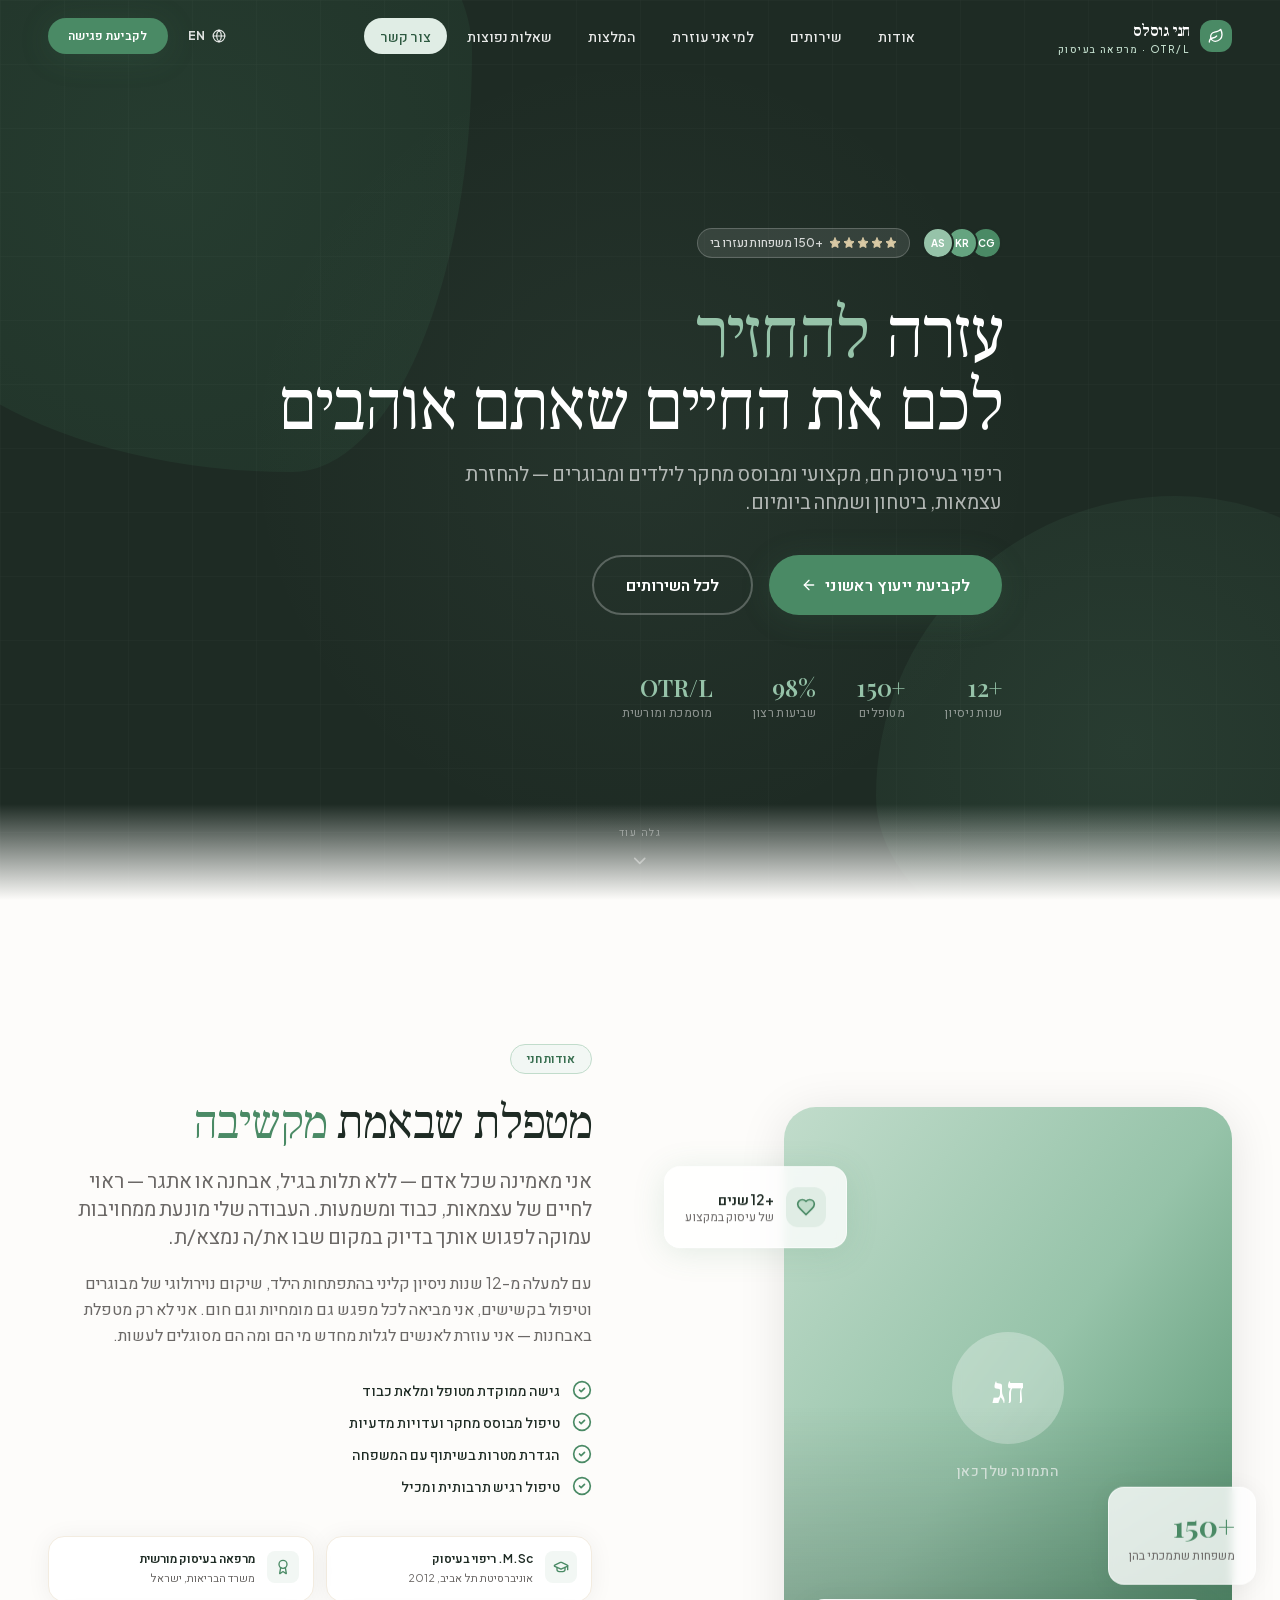
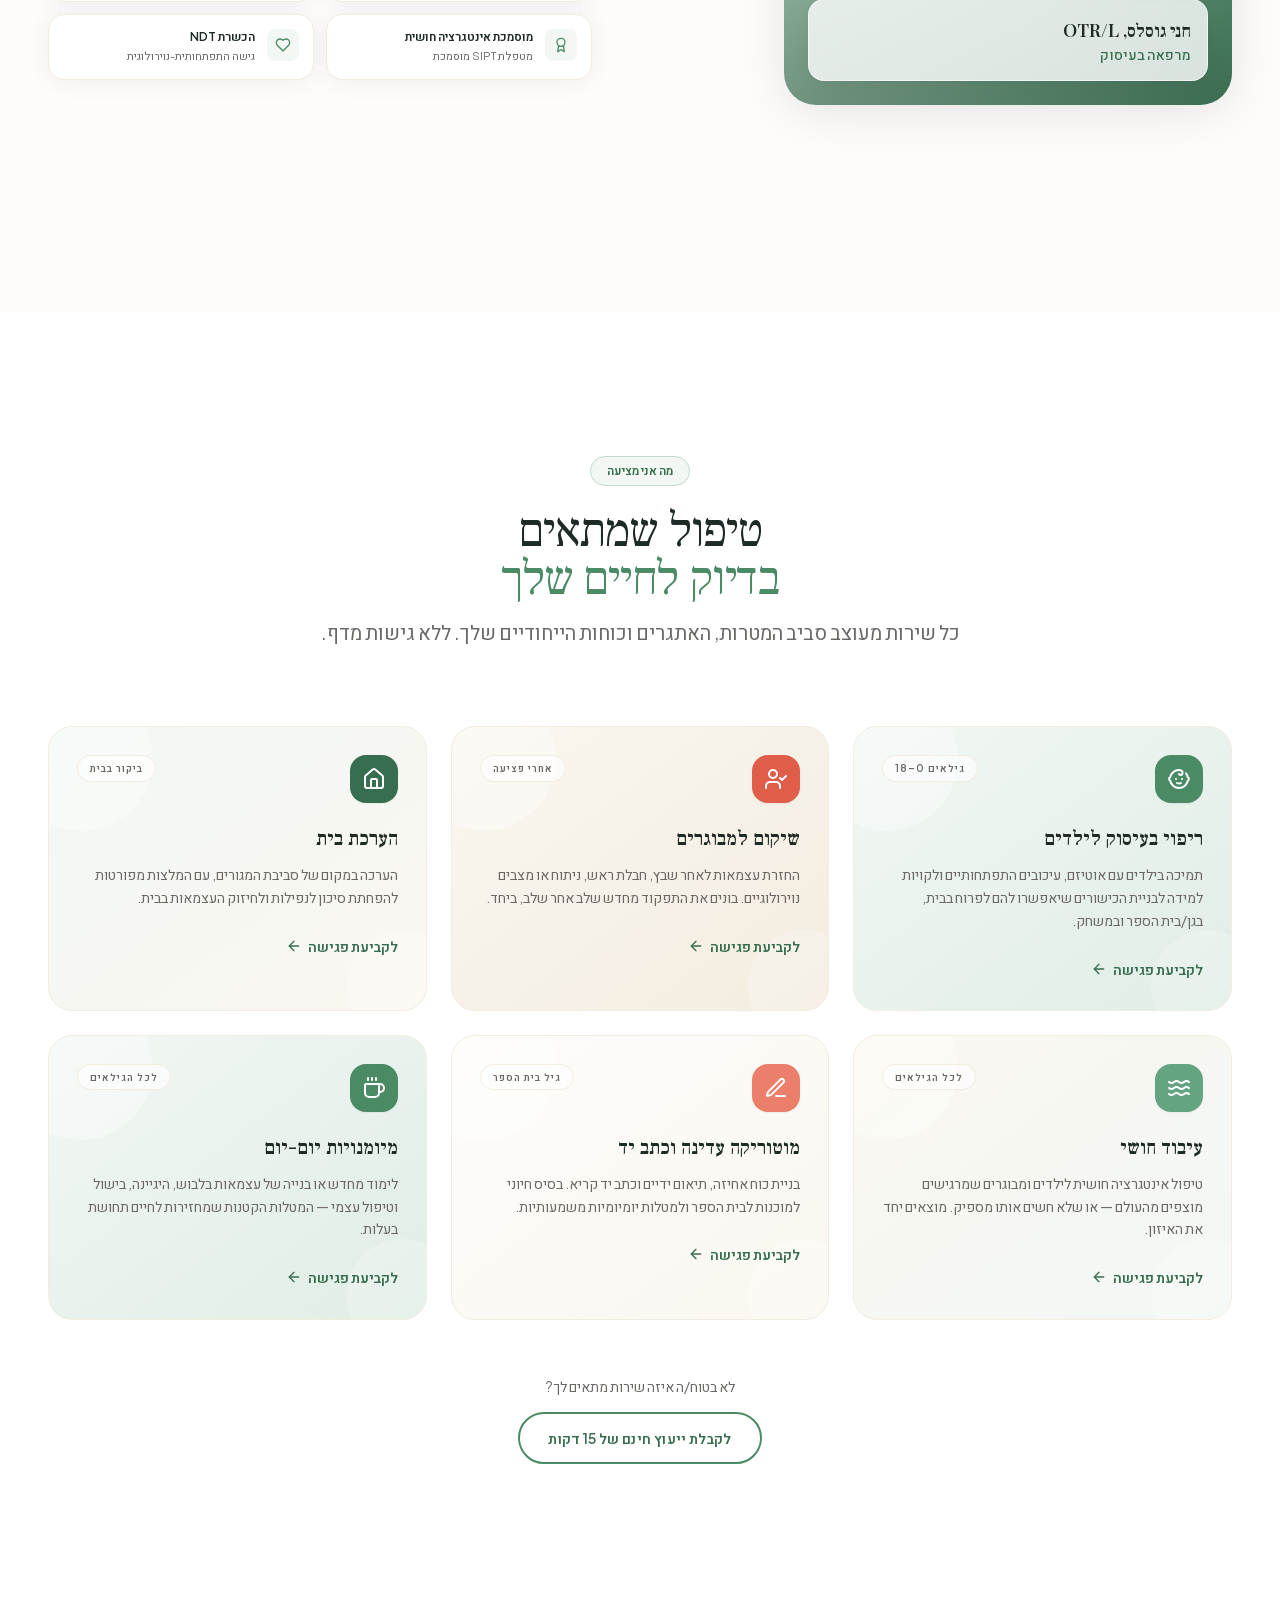
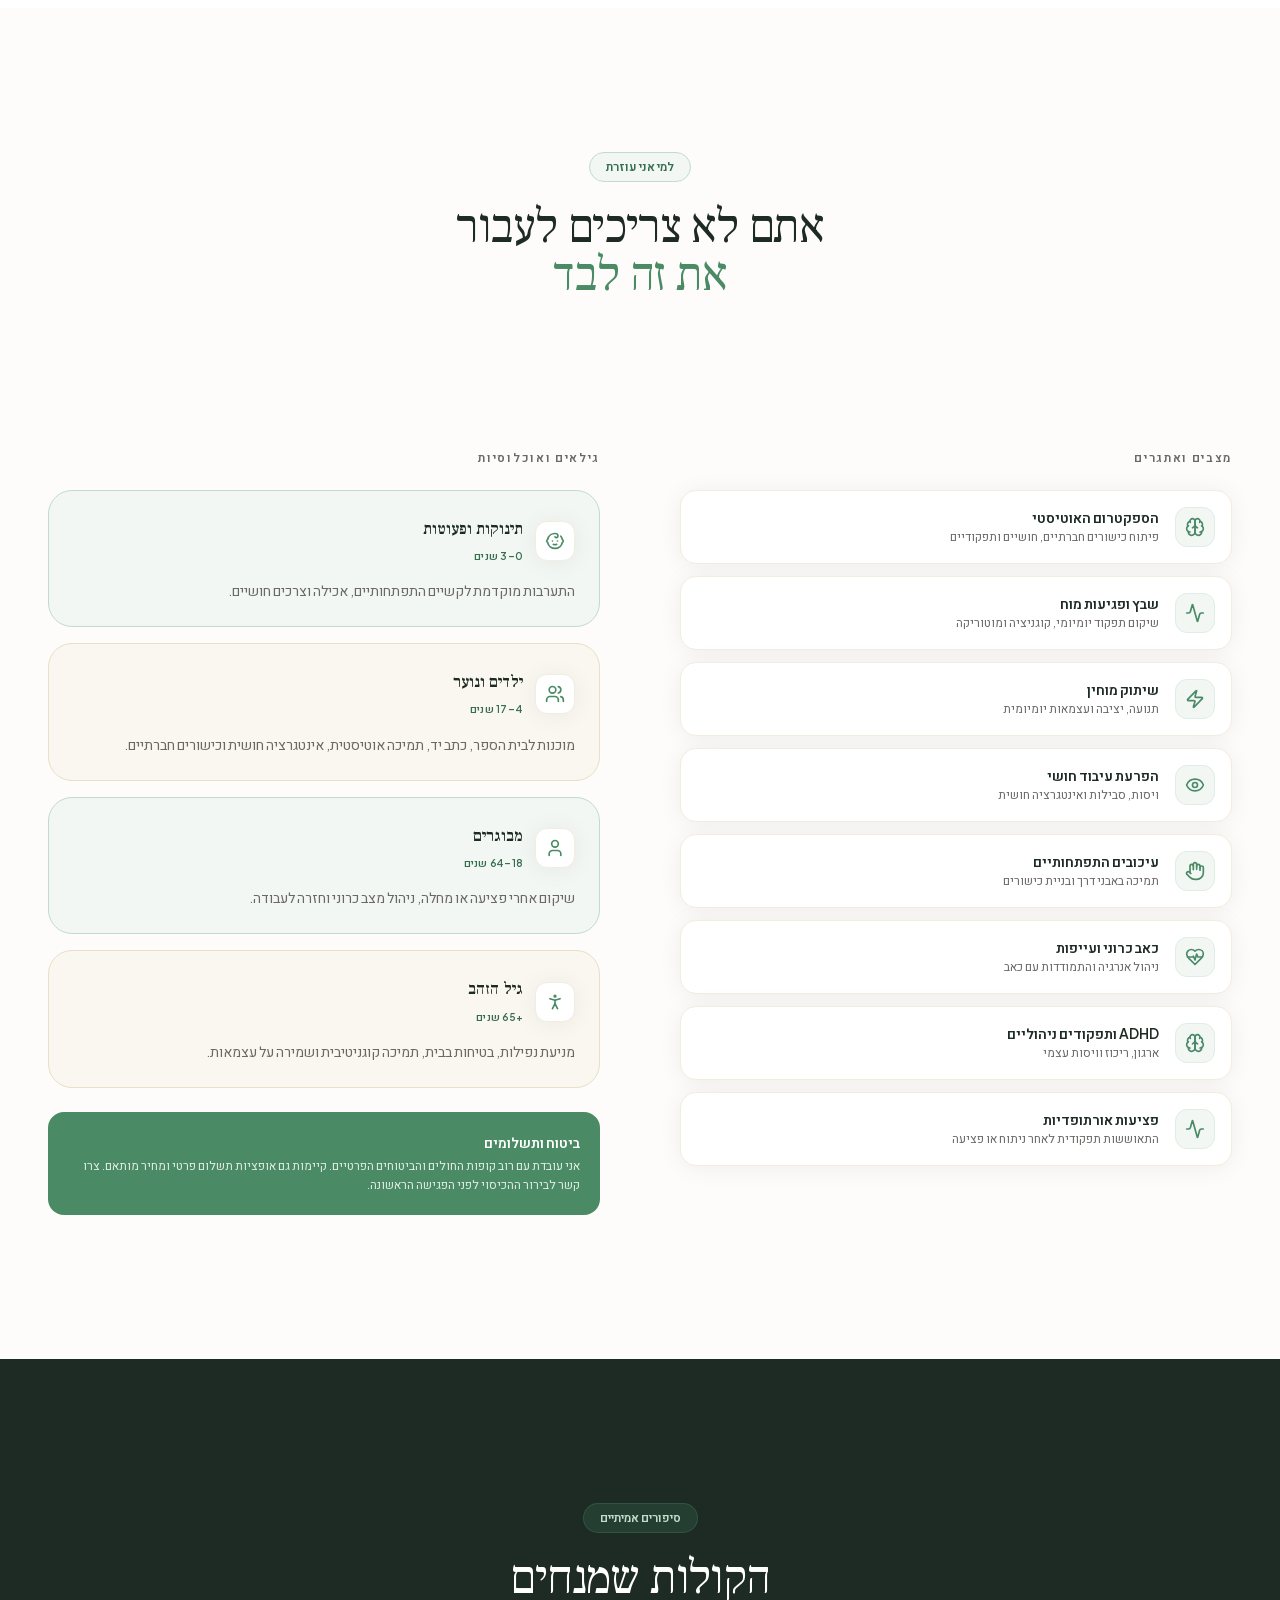
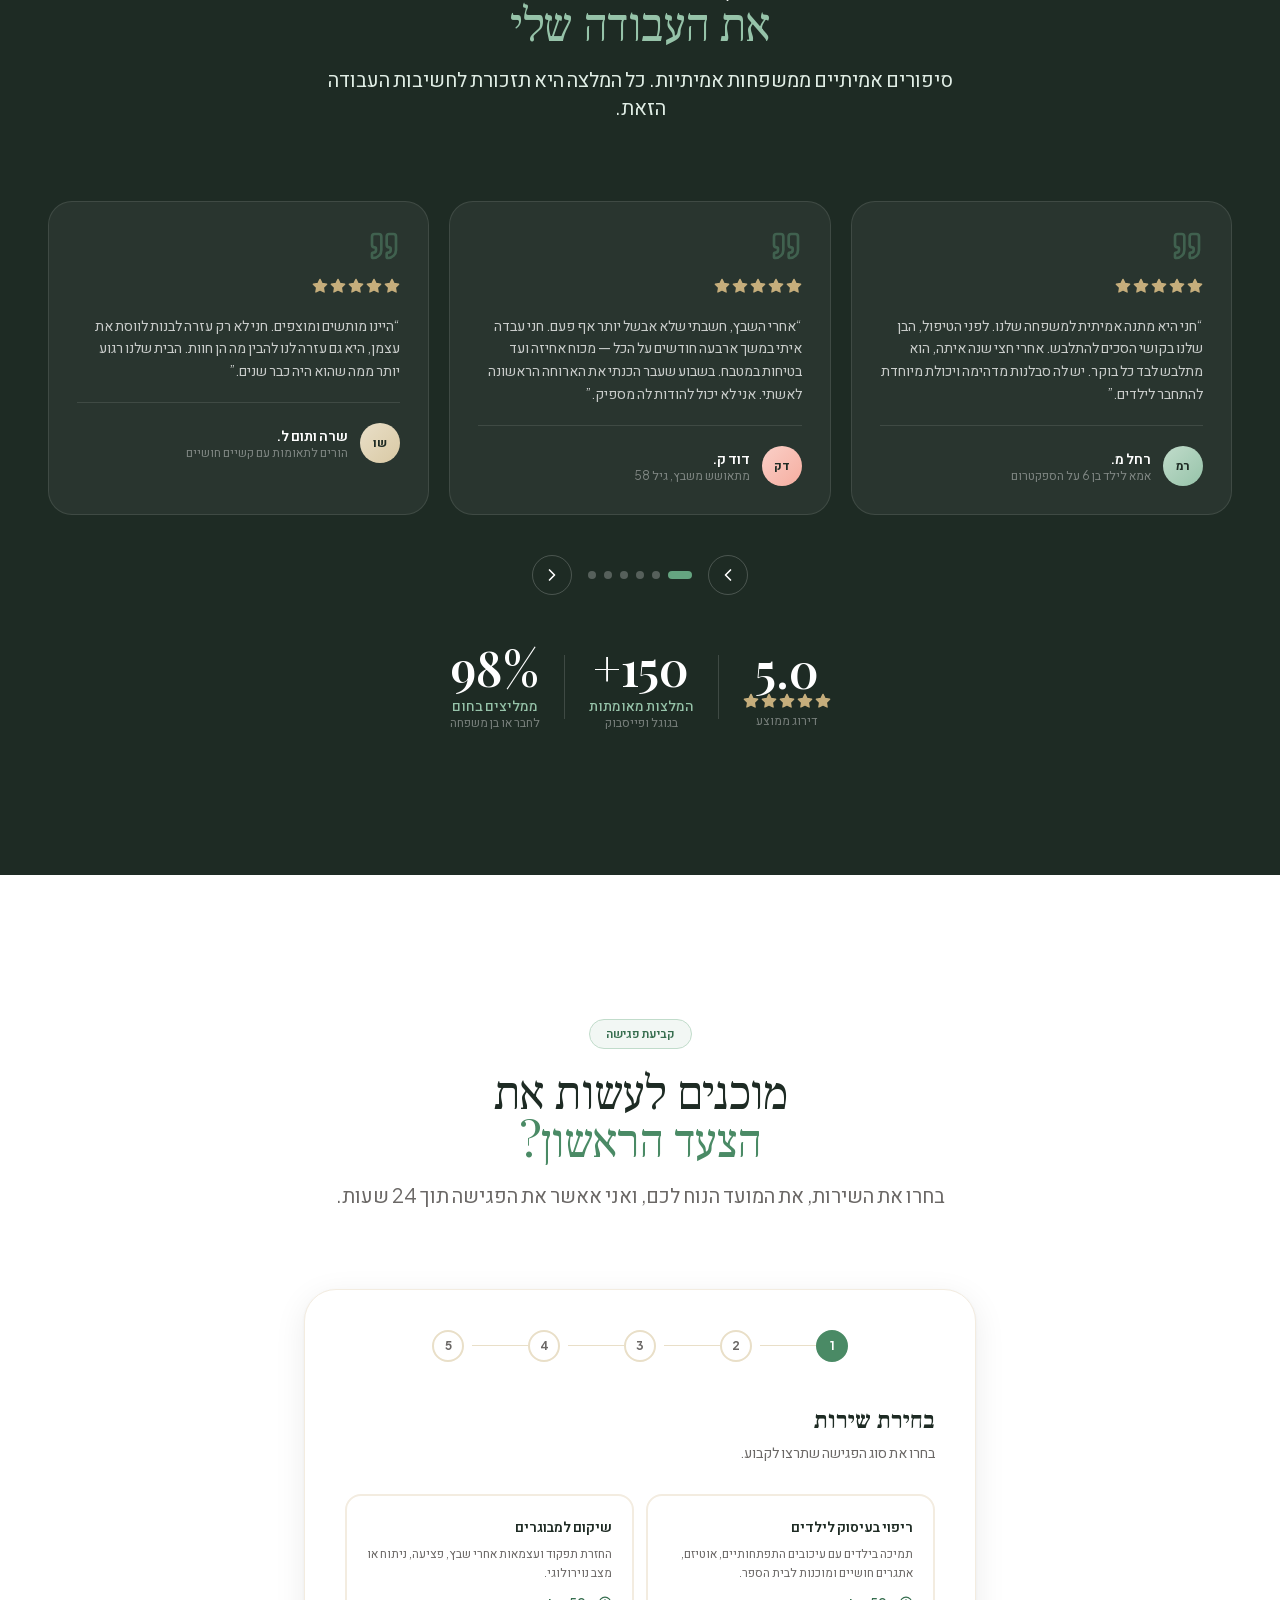
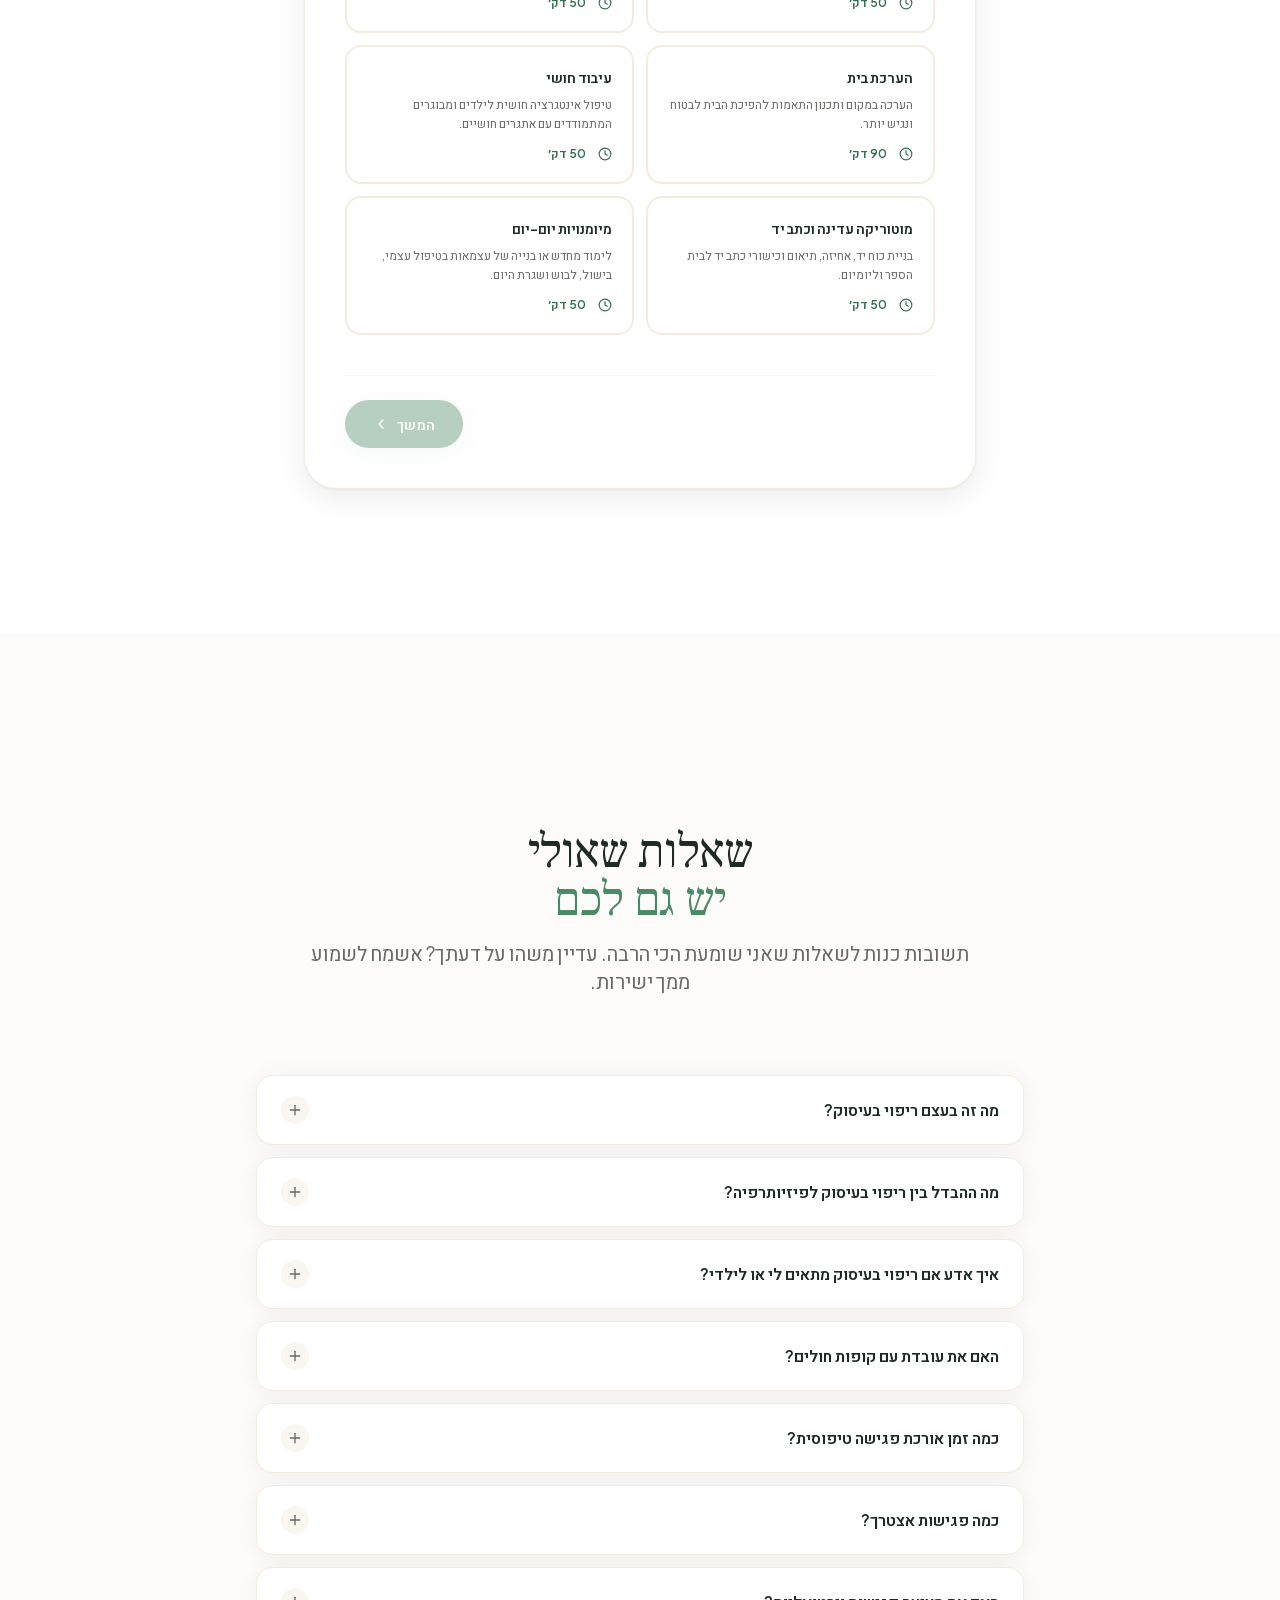
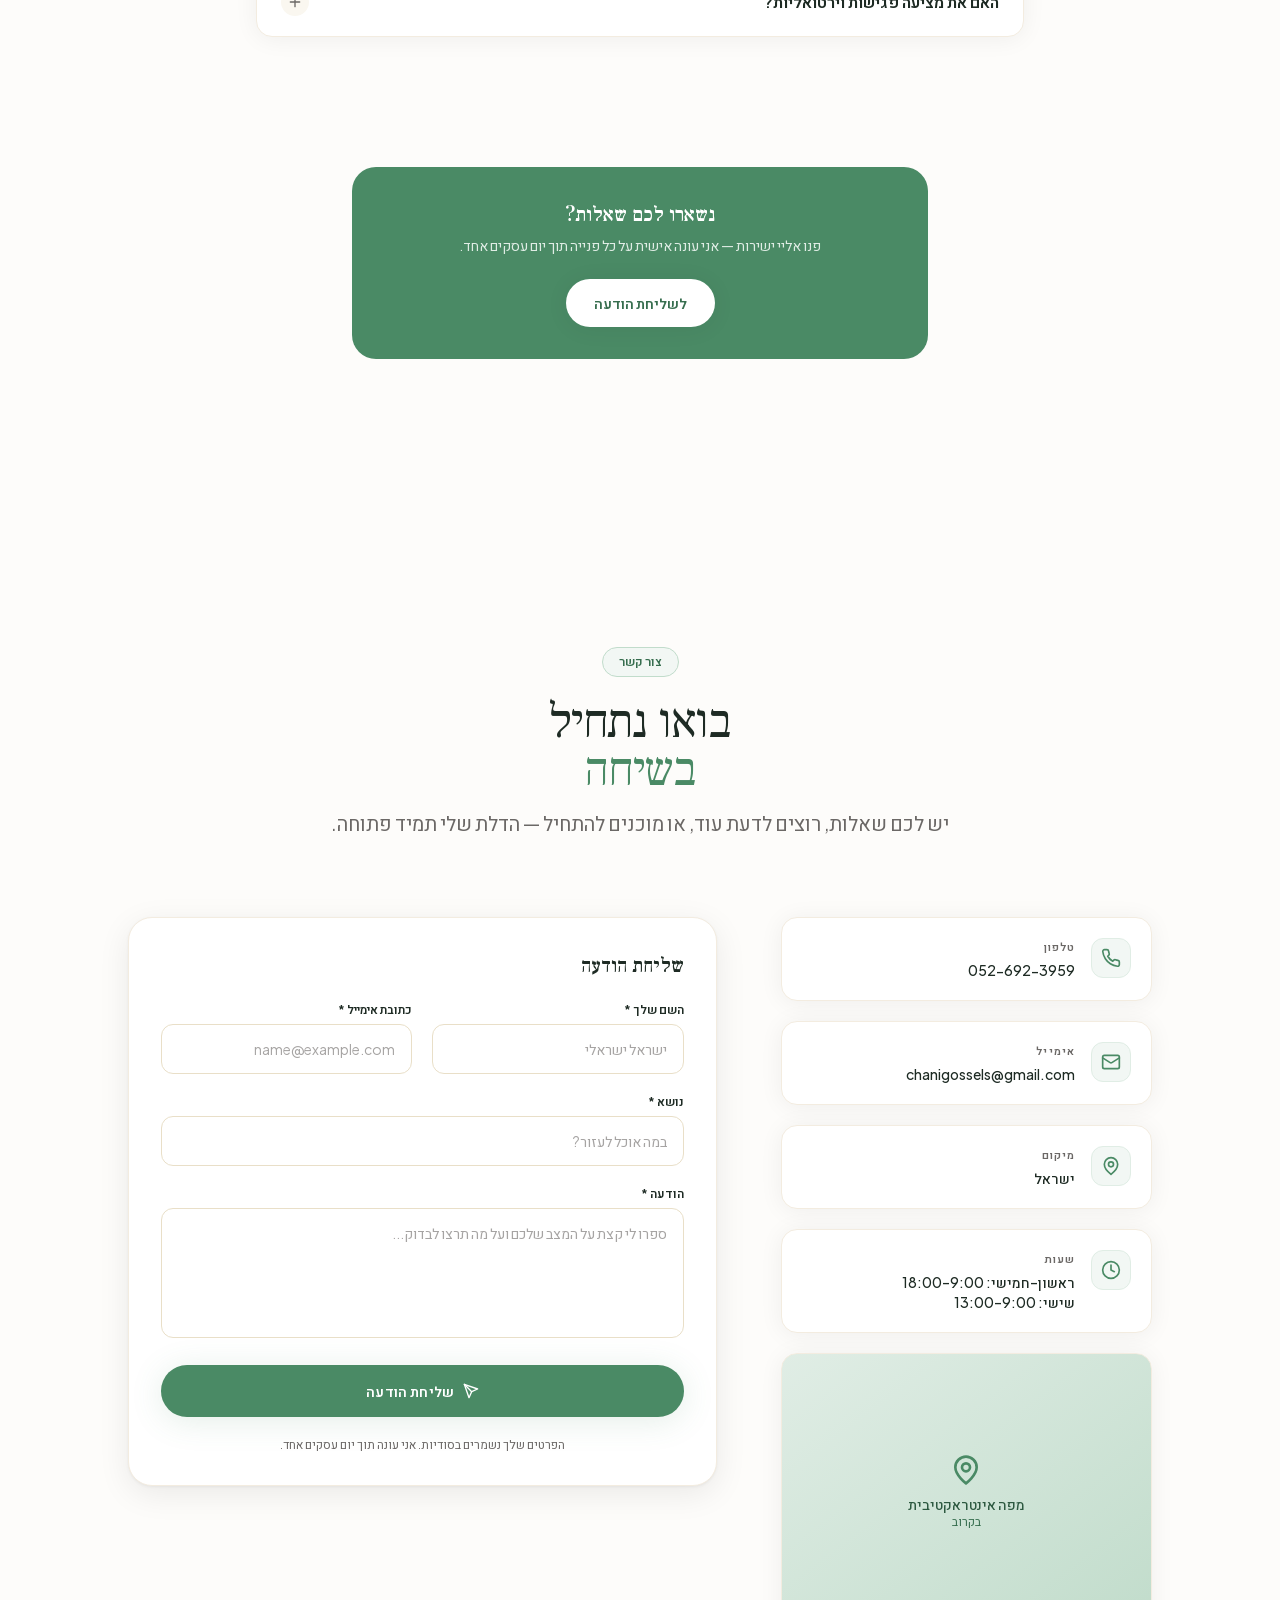
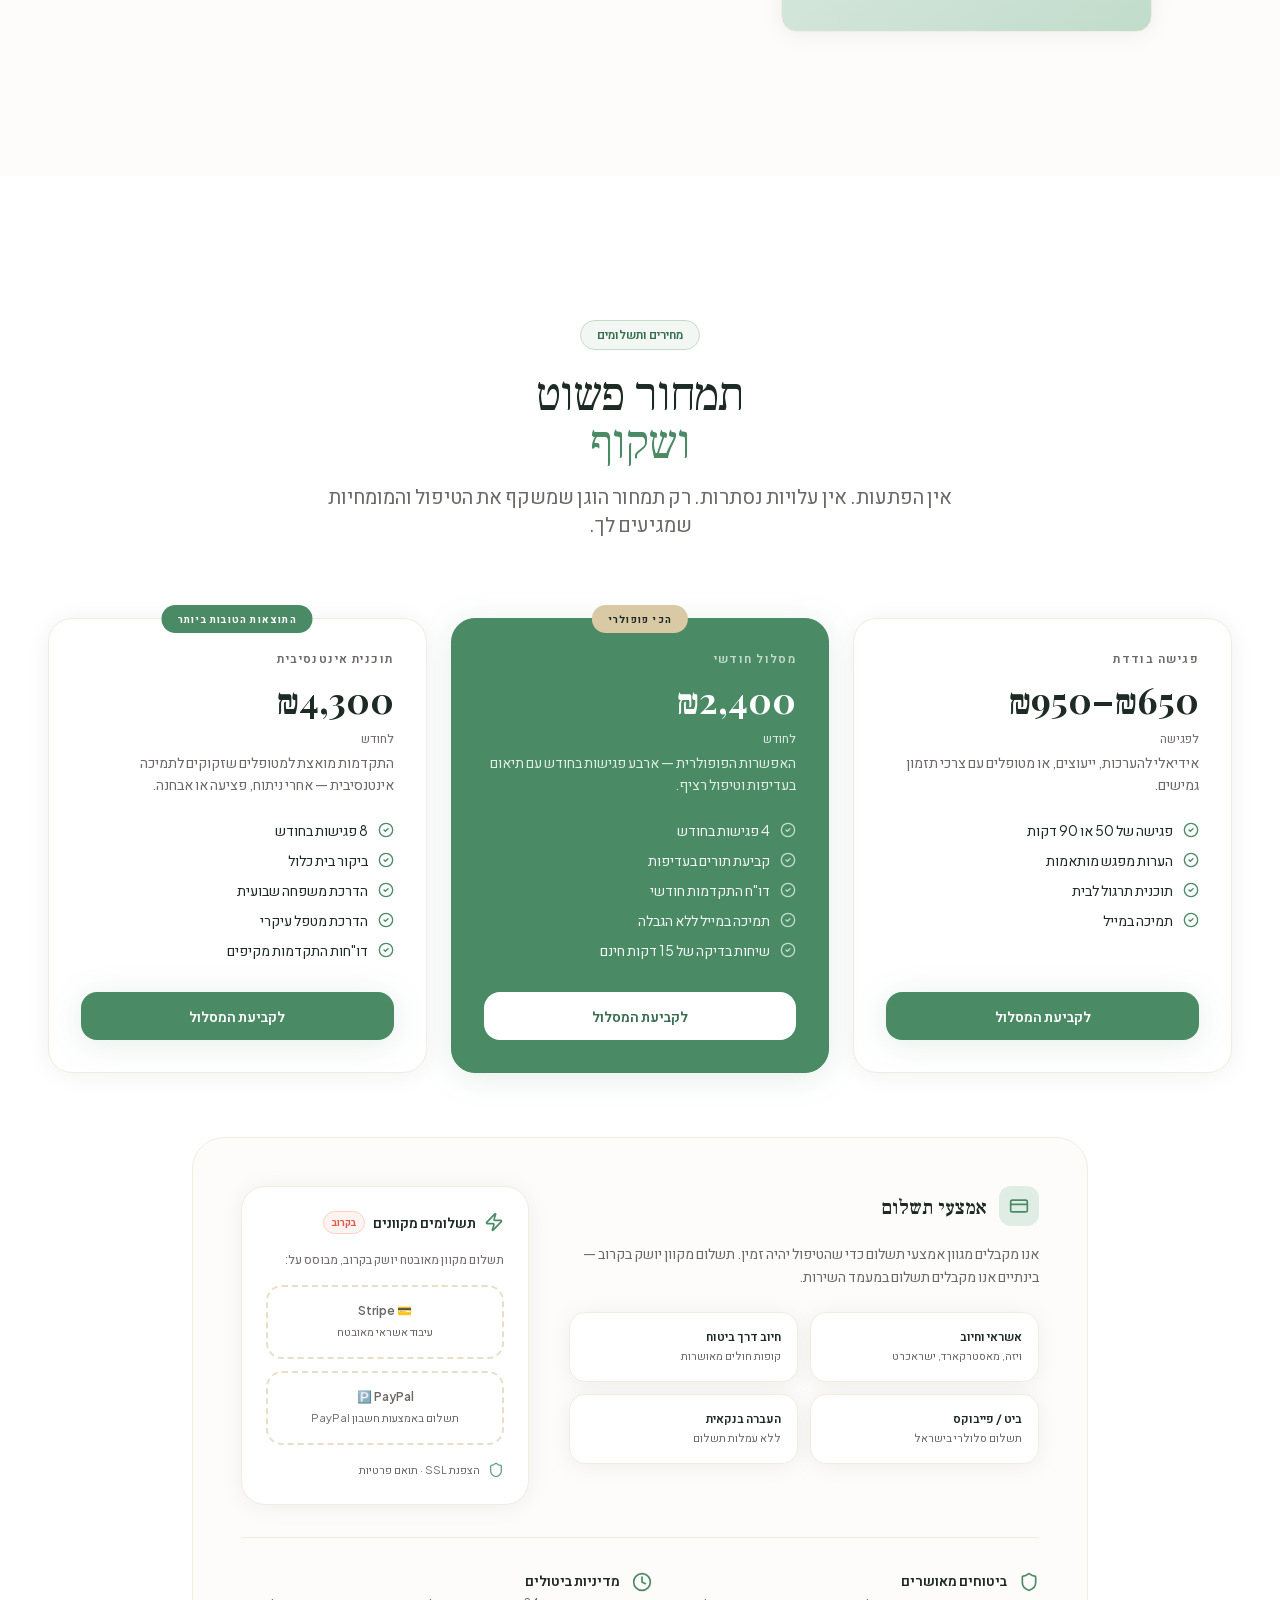
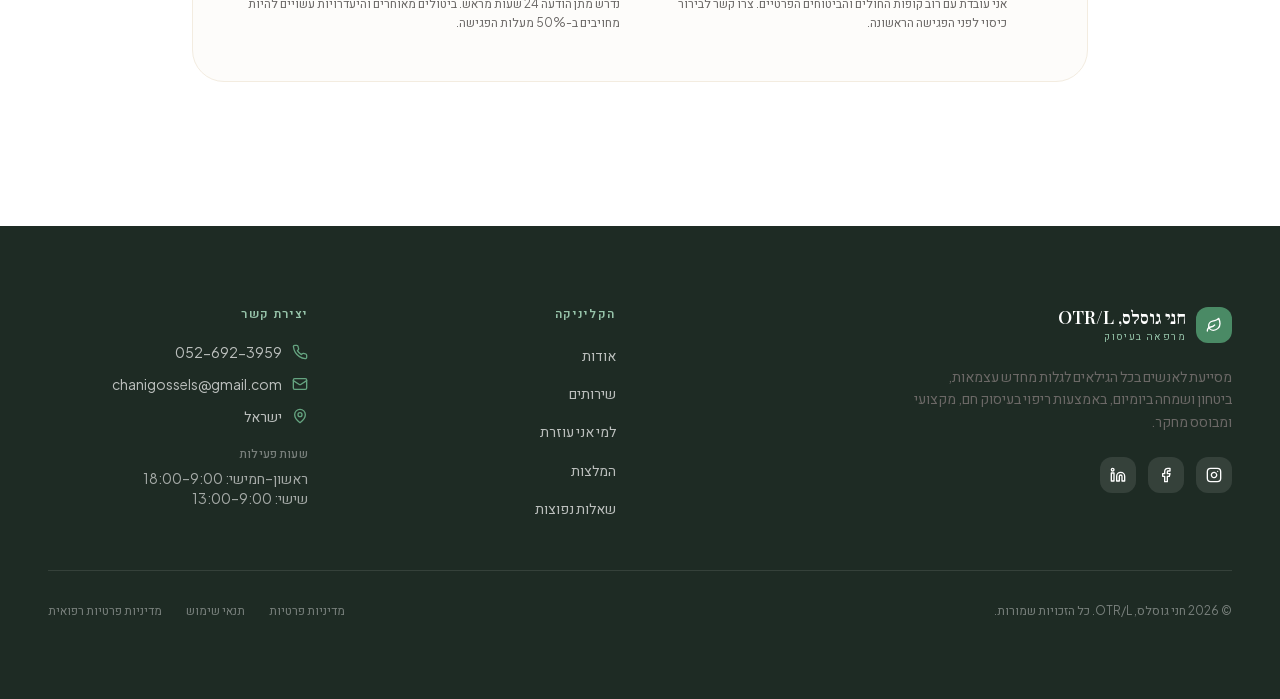
==== index.html @ ad830f55 "Add files via upload" ====
<!DOCTYPE html><html lang="he" dir="rtl" class="__variable_745915 __variable_2392b8 __variable_24b76c __variable_9c9fce"><head><meta charSet="utf-8"/><meta name="viewport" content="width=device-width, initial-scale=1"/><link rel="stylesheet" href="/_next/static/css/98d1a6b50be79a62.css" data-precedence="next"/><link rel="stylesheet" href="/_next/static/css/c965fcdc67a50c6d.css" data-precedence="next"/><link rel="preload" as="script" fetchPriority="low" href="/_next/static/chunks/webpack-978b318e55b15591.js"/><script src="/_next/static/chunks/fd9d1056-00bb33a35b5f8051.js" async=""></script><script src="/_next/static/chunks/23-67302c115777db21.js" async=""></script><script src="/_next/static/chunks/main-app-616c7e4fdebdd132.js" async=""></script><script src="/_next/static/chunks/711-89c81194ce8cc347.js" async=""></script><script src="/_next/static/chunks/590-c8e2a5e59a5b1eb1.js" async=""></script><script src="/_next/static/chunks/app/page-8b56943fbb954713.js" async=""></script><script src="/_next/static/chunks/app/layout-37649fce7bedd5fb.js" async=""></script><meta name="theme-color" content="#4a8a65"/><title>Chani Gossels, OTR/L | חני גוסלס - מרפאה בעיסוק</title><meta name="description" content="Compassionate, evidence-based occupational therapy in Israel. ריפוי בעיסוק חם ומקצועי לילדים ומבוגרים בישראל."/><meta name="author" content="Chani Gossels, OTR/L"/><meta name="keywords" content="occupational therapist,OT,Israel,ריפוי בעיסוק,מרפאה בעיסוק,Chani Gossels,חני גוסלס"/><meta name="robots" content="index, follow"/><meta property="og:title" content="Chani Gossels, OTR/L | Occupational Therapist"/><meta property="og:description" content="Helping individuals of all ages reclaim independence, confidence, and joy."/><meta property="og:locale" content="he_IL"/><meta property="og:locale:alternate" content="en_US"/><meta property="og:type" content="website"/><meta name="twitter:card" content="summary"/><meta name="twitter:title" content="Chani Gossels, OTR/L | Occupational Therapist"/><meta name="twitter:description" content="Helping individuals of all ages reclaim independence, confidence, and joy."/><link rel="icon" href="/icon.svg?2260db845d65d9ea" type="image/svg+xml" sizes="any"/><script src="/_next/static/chunks/polyfills-78c92fac7aa8fdd8.js" noModule=""></script></head><body><header class="fixed top-0 left-0 right-0 z-50 transition-all duration-500 bg-transparent" style="transform:translateY(-80px)"><div class="container-base"><div class="flex items-center justify-between h-[72px]"><button class="flex items-center gap-2.5 group" aria-label="Home"><span class="w-8 h-8 rounded-xl bg-sage-500 flex items-center justify-center group-hover:bg-sage-600 transition-colors shrink-0"><svg xmlns="http://www.w3.org/2000/svg" width="24" height="24" viewBox="0 0 24 24" fill="none" stroke="currentColor" stroke-width="2" stroke-linecap="round" stroke-linejoin="round" class="lucide lucide-leaf w-4 h-4 text-white"><path d="M11 20A7 7 0 0 1 9.8 6.1C15.5 5 17 4.48 19 2c1 2 2 4.18 2 8 0 5.5-4.78 10-10 10Z"></path><path d="M2 21c0-3 1.85-5.36 5.08-6C9.5 14.52 12 13 13 12"></path></svg></span><div class="flex flex-col leading-none text-start"><span class="font-display font-semibold text-base tracking-tight transition-colors text-white">חני גוסלס</span><span class="text-[10px] tracking-[0.14em] font-medium transition-colors mt-0.5 text-sage-200">OTR/L<!-- --> · <!-- -->מרפאה בעיסוק</span></div></button><nav class="hidden lg:flex items-center gap-1"><button class="px-4 py-2 rounded-full text-sm font-medium transition-all duration-200 text-white/90 hover:text-white hover:bg-white/10">אודות</button><button class="px-4 py-2 rounded-full text-sm font-medium transition-all duration-200 text-white/90 hover:text-white hover:bg-white/10">שירותים</button><button class="px-4 py-2 rounded-full text-sm font-medium transition-all duration-200 text-white/90 hover:text-white hover:bg-white/10">למי אני עוזרת</button><button class="px-4 py-2 rounded-full text-sm font-medium transition-all duration-200 text-white/90 hover:text-white hover:bg-white/10">המלצות</button><button class="px-4 py-2 rounded-full text-sm font-medium transition-all duration-200 text-white/90 hover:text-white hover:bg-white/10">שאלות נפוצות</button><button class="px-4 py-2 rounded-full text-sm font-medium transition-all duration-200 text-white/90 hover:text-white hover:bg-white/10">צור קשר</button></nav><div class="flex items-center gap-2"><button class="flex items-center gap-1.5 px-3 py-2 rounded-full text-xs font-bold tracking-wider transition-all text-white/85 hover:text-white hover:bg-white/10" aria-label="Toggle language"><svg xmlns="http://www.w3.org/2000/svg" width="24" height="24" viewBox="0 0 24 24" fill="none" stroke="currentColor" stroke-width="2" stroke-linecap="round" stroke-linejoin="round" class="lucide lucide-globe w-3.5 h-3.5"><circle cx="12" cy="12" r="10"></circle><path d="M12 2a14.5 14.5 0 0 0 0 20 14.5 14.5 0 0 0 0-20"></path><path d="M2 12h20"></path></svg>EN</button><button class="hidden sm:flex btn-primary text-xs px-5 py-2.5">לקביעת פגישה</button><button class="lg:hidden p-2 rounded-xl transition-colors text-white hover:bg-white/10" aria-label="Toggle menu"><svg xmlns="http://www.w3.org/2000/svg" width="24" height="24" viewBox="0 0 24 24" fill="none" stroke="currentColor" stroke-width="2" stroke-linecap="round" stroke-linejoin="round" class="lucide lucide-menu w-5 h-5"><line x1="4" x2="20" y1="12" y2="12"></line><line x1="4" x2="20" y1="6" y2="6"></line><line x1="4" x2="20" y1="18" y2="18"></line></svg></button></div></div></div></header><main><section id="hero" class="relative min-h-screen flex flex-col justify-center overflow-hidden bg-warm-dark"><div class="absolute inset-0 pointer-events-none overflow-hidden"><div class="absolute -top-32 -left-32 w-[600px] h-[600px] blob opacity-[0.18] animate-float" style="background:radial-gradient(circle, #4a8a65 0%, #2d5940 100%)"></div><div class="absolute -bottom-24 -right-24 w-[500px] h-[500px] blob opacity-[0.14] animate-float-delayed" style="background:radial-gradient(circle, #65a480 0%, #375b46 100%)"></div><div class="absolute top-1/2 left-1/2 -translate-x-1/2 -translate-y-1/2 w-[800px] h-[800px] opacity-[0.06]" style="background:radial-gradient(circle, #96c3a9 0%, transparent 70%)"></div><div class="absolute inset-0 opacity-[0.04]" style="background-image:linear-gradient(rgba(255,255,255,0.5) 1px, transparent 1px), linear-gradient(90deg, rgba(255,255,255,0.5) 1px, transparent 1px);background-size:64px 64px"></div></div><div class="container-base relative z-10 pt-28 pb-16"><div class="max-w-4xl"><div class="flex items-center gap-3 mb-8" style="opacity:0;transform:translateY(20px)"><div class="flex -space-x-2 rtl:space-x-reverse"><div class="w-8 h-8 rounded-full border-2 border-warm-dark flex items-center justify-center text-[10px] font-bold text-white" style="background:#4a8a65">CG</div><div class="w-8 h-8 rounded-full border-2 border-warm-dark flex items-center justify-center text-[10px] font-bold text-white" style="background:#65a480">KR</div><div class="w-8 h-8 rounded-full border-2 border-warm-dark flex items-center justify-center text-[10px] font-bold text-white" style="background:#96c3a9">AS</div></div><div class="flex items-center gap-1.5 bg-white/10 border border-white/20 rounded-full px-3 py-1.5"><div class="flex gap-0.5"><svg xmlns="http://www.w3.org/2000/svg" width="24" height="24" viewBox="0 0 24 24" fill="none" stroke="currentColor" stroke-width="2" stroke-linecap="round" stroke-linejoin="round" class="lucide lucide-star w-3 h-3 fill-cream-400 text-cream-400"><polygon points="12 2 15.09 8.26 22 9.27 17 14.14 18.18 21.02 12 17.77 5.82 21.02 7 14.14 2 9.27 8.91 8.26 12 2"></polygon></svg><svg xmlns="http://www.w3.org/2000/svg" width="24" height="24" viewBox="0 0 24 24" fill="none" stroke="currentColor" stroke-width="2" stroke-linecap="round" stroke-linejoin="round" class="lucide lucide-star w-3 h-3 fill-cream-400 text-cream-400"><polygon points="12 2 15.09 8.26 22 9.27 17 14.14 18.18 21.02 12 17.77 5.82 21.02 7 14.14 2 9.27 8.91 8.26 12 2"></polygon></svg><svg xmlns="http://www.w3.org/2000/svg" width="24" height="24" viewBox="0 0 24 24" fill="none" stroke="currentColor" stroke-width="2" stroke-linecap="round" stroke-linejoin="round" class="lucide lucide-star w-3 h-3 fill-cream-400 text-cream-400"><polygon points="12 2 15.09 8.26 22 9.27 17 14.14 18.18 21.02 12 17.77 5.82 21.02 7 14.14 2 9.27 8.91 8.26 12 2"></polygon></svg><svg xmlns="http://www.w3.org/2000/svg" width="24" height="24" viewBox="0 0 24 24" fill="none" stroke="currentColor" stroke-width="2" stroke-linecap="round" stroke-linejoin="round" class="lucide lucide-star w-3 h-3 fill-cream-400 text-cream-400"><polygon points="12 2 15.09 8.26 22 9.27 17 14.14 18.18 21.02 12 17.77 5.82 21.02 7 14.14 2 9.27 8.91 8.26 12 2"></polygon></svg><svg xmlns="http://www.w3.org/2000/svg" width="24" height="24" viewBox="0 0 24 24" fill="none" stroke="currentColor" stroke-width="2" stroke-linecap="round" stroke-linejoin="round" class="lucide lucide-star w-3 h-3 fill-cream-400 text-cream-400"><polygon points="12 2 15.09 8.26 22 9.27 17 14.14 18.18 21.02 12 17.77 5.82 21.02 7 14.14 2 9.27 8.91 8.26 12 2"></polygon></svg></div><span class="text-xs text-white/80 font-medium">+150 משפחות נעזרו בי</span></div></div><div style="opacity:0;transform:translateY(28px)"><h1 class="heading-xl text-white mb-6">עזרה<!-- --> <em class="not-italic text-sage-300">להחזיר</em><br class="hidden sm:block"/> <!-- -->לכם את החיים שאתם אוהבים</h1></div><p class="text-lg sm:text-xl text-white/65 leading-relaxed max-w-xl mb-10" style="opacity:0;transform:translateY(20px)">ריפוי בעיסוק חם, מקצועי ומבוסס מחקר לילדים ומבוגרים — להחזרת עצמאות, ביטחון ושמחה ביומיום.</p><div class="flex flex-wrap gap-4" style="opacity:0;transform:translateY(16px)"><button class="btn-primary text-base px-8 py-4">לקביעת ייעוץ ראשוני<svg xmlns="http://www.w3.org/2000/svg" width="24" height="24" viewBox="0 0 24 24" fill="none" stroke="currentColor" stroke-width="2" stroke-linecap="round" stroke-linejoin="round" class="lucide lucide-arrow-right w-4 h-4 rtl-flip"><path d="M5 12h14"></path><path d="m12 5 7 7-7 7"></path></svg></button><button class="inline-flex items-center gap-2 border-2 border-white/25 text-white hover:bg-white/10 font-semibold text-base px-8 py-4 rounded-full transition-all duration-300 hover:-translate-y-0.5">לכל השירותים</button></div><div class="mt-14 flex flex-wrap gap-x-10 gap-y-4" style="opacity:0"><div><p class="text-2xl font-display font-semibold text-sage-300">+12</p><p class="text-xs text-white/50 mt-0.5 tracking-wide ">שנות ניסיון</p></div><div><p class="text-2xl font-display font-semibold text-sage-300">+150</p><p class="text-xs text-white/50 mt-0.5 tracking-wide ">מטופלים</p></div><div><p class="text-2xl font-display font-semibold text-sage-300">98%</p><p class="text-xs text-white/50 mt-0.5 tracking-wide ">שביעות רצון</p></div><div><p class="text-2xl font-display font-semibold text-sage-300">OTR/L</p><p class="text-xs text-white/50 mt-0.5 tracking-wide ">מוסמכת ומורשית</p></div></div></div></div><button class="absolute bottom-8 left-1/2 -translate-x-1/2 flex flex-col items-center gap-2 text-white/40 hover:text-white/70 transition-colors" aria-label="Scroll down" style="opacity:0"><span class="text-[10px] tracking-[0.15em] ">גלה עוד</span><div><svg xmlns="http://www.w3.org/2000/svg" width="24" height="24" viewBox="0 0 24 24" fill="none" stroke="currentColor" stroke-width="2" stroke-linecap="round" stroke-linejoin="round" class="lucide lucide-chevron-down w-5 h-5"><path d="m6 9 6 6 6-6"></path></svg></div></button><div class="absolute bottom-0 left-0 right-0 h-24 bg-gradient-to-t from-cream-50 to-transparent pointer-events-none"></div></section><section id="about" class="section-padding bg-cream-50"><div class="container-base"><div class="grid lg:grid-cols-2 gap-16 xl:gap-24 items-center"><div style="opacity:0;transform:translateX(-32px)"><div class="relative"><div class="relative rounded-4xl overflow-hidden aspect-[3/4] max-w-md mx-auto lg:mx-0 shadow-medium"><div class="absolute inset-0 bg-gradient-to-br from-sage-200 via-sage-300 to-sage-500"></div><div class="absolute inset-0 flex flex-col items-center justify-center gap-4"><div class="w-28 h-28 rounded-full bg-white/30 backdrop-blur-sm flex items-center justify-center"><span class="font-display text-4xl font-semibold text-white">חג</span></div><p class="text-white/70 text-sm font-medium tracking-wide">התמונה שלך כאן</p></div><div class="absolute inset-0 bg-gradient-to-t from-warm-dark/30 via-transparent to-transparent"></div><div class="absolute bottom-6 left-6 right-6"><div class="glass-card p-4 rounded-2xl"><p class="font-display font-semibold text-warm-dark text-lg">חני גוסלס<!-- -->, <!-- -->OTR/L</p><p class="text-sage-600 text-sm font-medium">מרפאה בעיסוק</p></div></div></div><div class="absolute end-[-1.5rem] top-16 glass-card p-5 rounded-2xl shadow-warm hidden lg:block"><div class="flex items-center gap-3"><div class="w-10 h-10 rounded-xl bg-sage-100 flex items-center justify-center"><svg xmlns="http://www.w3.org/2000/svg" width="24" height="24" viewBox="0 0 24 24" fill="none" stroke="currentColor" stroke-width="2" stroke-linecap="round" stroke-linejoin="round" class="lucide lucide-heart w-5 h-5 text-sage-500 fill-sage-200"><path d="M19 14c1.49-1.46 3-3.21 3-5.5A5.5 5.5 0 0 0 16.5 3c-1.76 0-3 .5-4.5 2-1.5-1.5-2.74-2-4.5-2A5.5 5.5 0 0 0 2 8.5c0 2.3 1.5 4.05 3 5.5l7 7Z"></path></svg></div><div><p class="text-warm-dark font-semibold text-sm">+12 שנים</p><p class="text-warm-gray text-xs">של עיסוק במקצוע</p></div></div></div><div class="absolute start-[-1.5rem] bottom-32 glass-card p-5 rounded-2xl shadow-soft hidden lg:block"><p class="text-3xl font-display font-bold text-sage-500">+150</p><p class="text-warm-gray text-xs mt-1">משפחות שתמכתי בהן</p></div></div></div><div><div style="opacity:0;transform:translateY(32px)"><span class="label-tag">אודות חני</span></div><div style="opacity:0;transform:translateY(32px)"><h2 class="heading-lg text-warm-dark mt-5 mb-6">מטפלת שבאמת<!-- --> <em class="not-italic text-sage-500">מקשיבה</em></h2></div><div style="opacity:0;transform:translateY(32px)"><p class="body-lg mb-5">אני מאמינה שכל אדם — ללא תלות בגיל, אבחנה או אתגר — ראוי לחיים של עצמאות, כבוד ומשמעות. העבודה שלי מונעת ממחויבות עמוקה לפגוש אותך בדיוק במקום שבו את/ה נמצא/ת.</p></div><div style="opacity:0;transform:translateY(32px)"><p class="text-base leading-relaxed text-warm-gray mb-8">עם למעלה מ-12 שנות ניסיון קליני בהתפתחות הילד, שיקום נוירולוגי של מבוגרים וטיפול בקשישים, אני מביאה לכל מפגש גם מומחיות וגם חום. אני לא רק מטפלת באבחנות — אני עוזרת לאנשים לגלות מחדש מי הם ומה הם מסוגלים לעשות.</p></div><div style="opacity:0;transform:translateY(32px)"><ul class="space-y-3 mb-10"><li class="flex items-center gap-3"><svg xmlns="http://www.w3.org/2000/svg" width="24" height="24" viewBox="0 0 24 24" fill="none" stroke="currentColor" stroke-width="2" stroke-linecap="round" stroke-linejoin="round" class="lucide lucide-circle-check w-5 h-5 text-sage-500 shrink-0"><circle cx="12" cy="12" r="10"></circle><path d="m9 12 2 2 4-4"></path></svg><span class="text-sm text-warm-dark font-medium">גישה ממוקדת מטופל ומלאת כבוד</span></li><li class="flex items-center gap-3"><svg xmlns="http://www.w3.org/2000/svg" width="24" height="24" viewBox="0 0 24 24" fill="none" stroke="currentColor" stroke-width="2" stroke-linecap="round" stroke-linejoin="round" class="lucide lucide-circle-check w-5 h-5 text-sage-500 shrink-0"><circle cx="12" cy="12" r="10"></circle><path d="m9 12 2 2 4-4"></path></svg><span class="text-sm text-warm-dark font-medium">טיפול מבוסס מחקר ועדויות מדעיות</span></li><li class="flex items-center gap-3"><svg xmlns="http://www.w3.org/2000/svg" width="24" height="24" viewBox="0 0 24 24" fill="none" stroke="currentColor" stroke-width="2" stroke-linecap="round" stroke-linejoin="round" class="lucide lucide-circle-check w-5 h-5 text-sage-500 shrink-0"><circle cx="12" cy="12" r="10"></circle><path d="m9 12 2 2 4-4"></path></svg><span class="text-sm text-warm-dark font-medium">הגדרת מטרות בשיתוף עם המשפחה</span></li><li class="flex items-center gap-3"><svg xmlns="http://www.w3.org/2000/svg" width="24" height="24" viewBox="0 0 24 24" fill="none" stroke="currentColor" stroke-width="2" stroke-linecap="round" stroke-linejoin="round" class="lucide lucide-circle-check w-5 h-5 text-sage-500 shrink-0"><circle cx="12" cy="12" r="10"></circle><path d="m9 12 2 2 4-4"></path></svg><span class="text-sm text-warm-dark font-medium">טיפול רגיש תרבותית ומכיל</span></li></ul></div><div style="opacity:0;transform:translateY(32px)"><div class="grid grid-cols-1 sm:grid-cols-2 gap-3 mb-10"><div class="flex items-start gap-3 p-3.5 rounded-2xl bg-white border border-cream-200 shadow-soft"><div class="w-8 h-8 rounded-lg bg-sage-50 flex items-center justify-center shrink-0"><svg xmlns="http://www.w3.org/2000/svg" width="24" height="24" viewBox="0 0 24 24" fill="none" stroke="currentColor" stroke-width="2" stroke-linecap="round" stroke-linejoin="round" class="lucide lucide-graduation-cap w-4 h-4 text-sage-500"><path d="M21.42 10.922a1 1 0 0 0-.019-1.838L12.83 5.18a2 2 0 0 0-1.66 0L2.6 9.08a1 1 0 0 0 0 1.832l8.57 3.908a2 2 0 0 0 1.66 0z"></path><path d="M22 10v6"></path><path d="M6 12.5V16a6 3 0 0 0 12 0v-3.5"></path></svg></div><div><p class="text-xs font-semibold text-warm-dark">M.Sc. ריפוי בעיסוק</p><p class="text-[11px] text-warm-gray mt-0.5">אוניברסיטת תל אביב, 2012</p></div></div><div class="flex items-start gap-3 p-3.5 rounded-2xl bg-white border border-cream-200 shadow-soft"><div class="w-8 h-8 rounded-lg bg-sage-50 flex items-center justify-center shrink-0"><svg xmlns="http://www.w3.org/2000/svg" width="24" height="24" viewBox="0 0 24 24" fill="none" stroke="currentColor" stroke-width="2" stroke-linecap="round" stroke-linejoin="round" class="lucide lucide-award w-4 h-4 text-sage-500"><path d="m15.477 12.89 1.515 8.526a.5.5 0 0 1-.81.47l-3.58-2.687a1 1 0 0 0-1.197 0l-3.586 2.686a.5.5 0 0 1-.81-.469l1.514-8.526"></path><circle cx="12" cy="8" r="6"></circle></svg></div><div><p class="text-xs font-semibold text-warm-dark">מרפאה בעיסוק מורשית</p><p class="text-[11px] text-warm-gray mt-0.5">משרד הבריאות, ישראל</p></div></div><div class="flex items-start gap-3 p-3.5 rounded-2xl bg-white border border-cream-200 shadow-soft"><div class="w-8 h-8 rounded-lg bg-sage-50 flex items-center justify-center shrink-0"><svg xmlns="http://www.w3.org/2000/svg" width="24" height="24" viewBox="0 0 24 24" fill="none" stroke="currentColor" stroke-width="2" stroke-linecap="round" stroke-linejoin="round" class="lucide lucide-award w-4 h-4 text-sage-500"><path d="m15.477 12.89 1.515 8.526a.5.5 0 0 1-.81.47l-3.58-2.687a1 1 0 0 0-1.197 0l-3.586 2.686a.5.5 0 0 1-.81-.469l1.514-8.526"></path><circle cx="12" cy="8" r="6"></circle></svg></div><div><p class="text-xs font-semibold text-warm-dark">מוסמכת אינטגרציה חושית</p><p class="text-[11px] text-warm-gray mt-0.5">מטפלת SIPT מוסמכת</p></div></div><div class="flex items-start gap-3 p-3.5 rounded-2xl bg-white border border-cream-200 shadow-soft"><div class="w-8 h-8 rounded-lg bg-sage-50 flex items-center justify-center shrink-0"><svg xmlns="http://www.w3.org/2000/svg" width="24" height="24" viewBox="0 0 24 24" fill="none" stroke="currentColor" stroke-width="2" stroke-linecap="round" stroke-linejoin="round" class="lucide lucide-heart w-4 h-4 text-sage-500"><path d="M19 14c1.49-1.46 3-3.21 3-5.5A5.5 5.5 0 0 0 16.5 3c-1.76 0-3 .5-4.5 2-1.5-1.5-2.74-2-4.5-2A5.5 5.5 0 0 0 2 8.5c0 2.3 1.5 4.05 3 5.5l7 7Z"></path></svg></div><div><p class="text-xs font-semibold text-warm-dark">הכשרת NDT</p><p class="text-[11px] text-warm-gray mt-0.5">גישה התפתחותית-נוירולוגית</p></div></div></div></div><div style="opacity:0;transform:translateY(32px)"><button class="btn-primary">בואו נתחיל בשיחה</button></div></div></div></div></section><section id="services" class="section-padding bg-white"><div class="container-base"><div class="text-center mb-14 lg:mb-20"><div style="opacity:0;transform:translateY(32px)"><span class="label-tag">מה אני מציעה</span></div><div style="opacity:0;transform:translateY(32px)"><h2 class="heading-lg mt-4 text-warm-dark">טיפול שמתאים<br/><em class="not-italic text-sage-500">בדיוק לחיים שלך</em></h2></div><div style="opacity:0;transform:translateY(32px)"><p class="body-lg mt-5 max-w-2xl mx-auto">כל שירות מעוצב סביב המטרות, האתגרים וכוחות הייחודיים שלך. ללא גישות מדף.</p></div></div><div class="grid sm:grid-cols-2 lg:grid-cols-3 gap-6"><div style="opacity:0;transform:translateY(32px)"><div class="relative group rounded-3xl bg-gradient-to-br from-sage-50 to-sage-100 p-7 border border-cream-200 overflow-hidden cursor-pointer h-full flex flex-col"><div class="absolute -top-10 -end-10 w-36 h-36 rounded-full bg-white/30 group-hover:bg-white/40 transition-colors"></div><div class="absolute -bottom-8 -start-8 w-28 h-28 rounded-full bg-white/20"></div><div class="relative"><div class="flex items-start justify-between mb-5"><div class="w-12 h-12 rounded-2xl bg-sage-500 flex items-center justify-center shadow-sm"><svg xmlns="http://www.w3.org/2000/svg" width="24" height="24" viewBox="0 0 24 24" fill="none" stroke="currentColor" stroke-width="2" stroke-linecap="round" stroke-linejoin="round" class="lucide lucide-baby w-6 h-6 text-white"><path d="M9 12h.01"></path><path d="M15 12h.01"></path><path d="M10 16c.5.3 1.2.5 2 .5s1.5-.2 2-.5"></path><path d="M19 6.3a9 9 0 0 1 1.8 3.9 2 2 0 0 1 0 3.6 9 9 0 0 1-17.6 0 2 2 0 0 1 0-3.6A9 9 0 0 1 12 3c2 0 3.5 1.1 3.5 2.5s-.9 2.5-2 2.5c-.8 0-1.5-.4-1.5-1"></path></svg></div><span class="text-[10px] font-semibold tracking-[0.1em] text-warm-gray bg-white/60 border border-cream-200 rounded-full px-3 py-1">גילאים 0–18</span></div><h3 class="font-display text-xl font-semibold text-warm-dark mb-3">ריפוי בעיסוק לילדים</h3><p class="text-sm text-warm-gray leading-relaxed flex-1 mb-6">תמיכה בילדים עם אוטיזם, עיכובים התפתחותיים ולקויות למידה לבניית הכישורים שיאפשרו להם לפרוח בבית, בגן/בית הספר ובמשחק.</p><button class="inline-flex items-center gap-1.5 text-sage-600 font-semibold text-sm group-hover:gap-2.5 transition-all">לקביעת פגישה<svg xmlns="http://www.w3.org/2000/svg" width="24" height="24" viewBox="0 0 24 24" fill="none" stroke="currentColor" stroke-width="2" stroke-linecap="round" stroke-linejoin="round" class="lucide lucide-arrow-right w-4 h-4 rtl-flip"><path d="M5 12h14"></path><path d="m12 5 7 7-7 7"></path></svg></button></div></div></div><div style="opacity:0;transform:translateY(32px)"><div class="relative group rounded-3xl bg-gradient-to-br from-cream-100 to-cream-200 p-7 border border-cream-200 overflow-hidden cursor-pointer h-full flex flex-col"><div class="absolute -top-10 -end-10 w-36 h-36 rounded-full bg-white/30 group-hover:bg-white/40 transition-colors"></div><div class="absolute -bottom-8 -start-8 w-28 h-28 rounded-full bg-white/20"></div><div class="relative"><div class="flex items-start justify-between mb-5"><div class="w-12 h-12 rounded-2xl bg-clay-500 flex items-center justify-center shadow-sm"><svg xmlns="http://www.w3.org/2000/svg" width="24" height="24" viewBox="0 0 24 24" fill="none" stroke="currentColor" stroke-width="2" stroke-linecap="round" stroke-linejoin="round" class="lucide lucide-user-check w-6 h-6 text-white"><path d="M16 21v-2a4 4 0 0 0-4-4H6a4 4 0 0 0-4 4v2"></path><circle cx="9" cy="7" r="4"></circle><polyline points="16 11 18 13 22 9"></polyline></svg></div><span class="text-[10px] font-semibold tracking-[0.1em] text-warm-gray bg-white/60 border border-cream-200 rounded-full px-3 py-1">אחרי פציעה</span></div><h3 class="font-display text-xl font-semibold text-warm-dark mb-3">שיקום למבוגרים</h3><p class="text-sm text-warm-gray leading-relaxed flex-1 mb-6">החזרת עצמאות לאחר שבץ, חבלת ראש, ניתוח או מצבים נוירולוגיים. בונים את התפקוד מחדש שלב אחר שלב, ביחד.</p><button class="inline-flex items-center gap-1.5 text-sage-600 font-semibold text-sm group-hover:gap-2.5 transition-all">לקביעת פגישה<svg xmlns="http://www.w3.org/2000/svg" width="24" height="24" viewBox="0 0 24 24" fill="none" stroke="currentColor" stroke-width="2" stroke-linecap="round" stroke-linejoin="round" class="lucide lucide-arrow-right w-4 h-4 rtl-flip"><path d="M5 12h14"></path><path d="m12 5 7 7-7 7"></path></svg></button></div></div></div><div style="opacity:0;transform:translateY(32px)"><div class="relative group rounded-3xl bg-gradient-to-br from-sage-50 to-cream-100 p-7 border border-cream-200 overflow-hidden cursor-pointer h-full flex flex-col"><div class="absolute -top-10 -end-10 w-36 h-36 rounded-full bg-white/30 group-hover:bg-white/40 transition-colors"></div><div class="absolute -bottom-8 -start-8 w-28 h-28 rounded-full bg-white/20"></div><div class="relative"><div class="flex items-start justify-between mb-5"><div class="w-12 h-12 rounded-2xl bg-sage-600 flex items-center justify-center shadow-sm"><svg xmlns="http://www.w3.org/2000/svg" width="24" height="24" viewBox="0 0 24 24" fill="none" stroke="currentColor" stroke-width="2" stroke-linecap="round" stroke-linejoin="round" class="lucide lucide-house w-6 h-6 text-white"><path d="M15 21v-8a1 1 0 0 0-1-1h-4a1 1 0 0 0-1 1v8"></path><path d="M3 10a2 2 0 0 1 .709-1.528l7-5.999a2 2 0 0 1 2.582 0l7 5.999A2 2 0 0 1 21 10v9a2 2 0 0 1-2 2H5a2 2 0 0 1-2-2z"></path></svg></div><span class="text-[10px] font-semibold tracking-[0.1em] text-warm-gray bg-white/60 border border-cream-200 rounded-full px-3 py-1">ביקור בבית</span></div><h3 class="font-display text-xl font-semibold text-warm-dark mb-3">הערכת בית</h3><p class="text-sm text-warm-gray leading-relaxed flex-1 mb-6">הערכה במקום של סביבת המגורים, עם המלצות מפורטות להפחתת סיכון לנפילות ולחיזוק העצמאות בבית.</p><button class="inline-flex items-center gap-1.5 text-sage-600 font-semibold text-sm group-hover:gap-2.5 transition-all">לקביעת פגישה<svg xmlns="http://www.w3.org/2000/svg" width="24" height="24" viewBox="0 0 24 24" fill="none" stroke="currentColor" stroke-width="2" stroke-linecap="round" stroke-linejoin="round" class="lucide lucide-arrow-right w-4 h-4 rtl-flip"><path d="M5 12h14"></path><path d="m12 5 7 7-7 7"></path></svg></button></div></div></div><div style="opacity:0;transform:translateY(32px)"><div class="relative group rounded-3xl bg-gradient-to-br from-cream-100 to-sage-50 p-7 border border-cream-200 overflow-hidden cursor-pointer h-full flex flex-col"><div class="absolute -top-10 -end-10 w-36 h-36 rounded-full bg-white/30 group-hover:bg-white/40 transition-colors"></div><div class="absolute -bottom-8 -start-8 w-28 h-28 rounded-full bg-white/20"></div><div class="relative"><div class="flex items-start justify-between mb-5"><div class="w-12 h-12 rounded-2xl bg-sage-400 flex items-center justify-center shadow-sm"><svg xmlns="http://www.w3.org/2000/svg" width="24" height="24" viewBox="0 0 24 24" fill="none" stroke="currentColor" stroke-width="2" stroke-linecap="round" stroke-linejoin="round" class="lucide lucide-waves w-6 h-6 text-white"><path d="M2 6c.6.5 1.2 1 2.5 1C7 7 7 5 9.5 5c2.6 0 2.4 2 5 2 2.5 0 2.5-2 5-2 1.3 0 1.9.5 2.5 1"></path><path d="M2 12c.6.5 1.2 1 2.5 1 2.5 0 2.5-2 5-2 2.6 0 2.4 2 5 2 2.5 0 2.5-2 5-2 1.3 0 1.9.5 2.5 1"></path><path d="M2 18c.6.5 1.2 1 2.5 1 2.5 0 2.5-2 5-2 2.6 0 2.4 2 5 2 2.5 0 2.5-2 5-2 1.3 0 1.9.5 2.5 1"></path></svg></div><span class="text-[10px] font-semibold tracking-[0.1em] text-warm-gray bg-white/60 border border-cream-200 rounded-full px-3 py-1">לכל הגילאים</span></div><h3 class="font-display text-xl font-semibold text-warm-dark mb-3">עיבוד חושי</h3><p class="text-sm text-warm-gray leading-relaxed flex-1 mb-6">טיפול אינטגרציה חושית לילדים ומבוגרים שמרגישים מוצפים מהעולם — או שלא חשים אותו מספיק. מוצאים יחד את האיזון.</p><button class="inline-flex items-center gap-1.5 text-sage-600 font-semibold text-sm group-hover:gap-2.5 transition-all">לקביעת פגישה<svg xmlns="http://www.w3.org/2000/svg" width="24" height="24" viewBox="0 0 24 24" fill="none" stroke="currentColor" stroke-width="2" stroke-linecap="round" stroke-linejoin="round" class="lucide lucide-arrow-right w-4 h-4 rtl-flip"><path d="M5 12h14"></path><path d="m12 5 7 7-7 7"></path></svg></button></div></div></div><div style="opacity:0;transform:translateY(32px)"><div class="relative group rounded-3xl bg-gradient-to-br from-cream-50 to-cream-100 p-7 border border-cream-200 overflow-hidden cursor-pointer h-full flex flex-col"><div class="absolute -top-10 -end-10 w-36 h-36 rounded-full bg-white/30 group-hover:bg-white/40 transition-colors"></div><div class="absolute -bottom-8 -start-8 w-28 h-28 rounded-full bg-white/20"></div><div class="relative"><div class="flex items-start justify-between mb-5"><div class="w-12 h-12 rounded-2xl bg-clay-400 flex items-center justify-center shadow-sm"><svg xmlns="http://www.w3.org/2000/svg" width="24" height="24" viewBox="0 0 24 24" fill="none" stroke="currentColor" stroke-width="2" stroke-linecap="round" stroke-linejoin="round" class="lucide lucide-pen-line w-6 h-6 text-white"><path d="M12 20h9"></path><path d="M16.376 3.622a1 1 0 0 1 3.002 3.002L7.368 18.635a2 2 0 0 1-.855.506l-2.872.838a.5.5 0 0 1-.62-.62l.838-2.872a2 2 0 0 1 .506-.854z"></path></svg></div><span class="text-[10px] font-semibold tracking-[0.1em] text-warm-gray bg-white/60 border border-cream-200 rounded-full px-3 py-1">גיל בית הספר</span></div><h3 class="font-display text-xl font-semibold text-warm-dark mb-3">מוטוריקה עדינה וכתב יד</h3><p class="text-sm text-warm-gray leading-relaxed flex-1 mb-6">בניית כוח אחיזה, תיאום ידיים וכתב יד קריא. בסיס חיוני למוכנות לבית הספר ולמטלות יומיומיות משמעותיות.</p><button class="inline-flex items-center gap-1.5 text-sage-600 font-semibold text-sm group-hover:gap-2.5 transition-all">לקביעת פגישה<svg xmlns="http://www.w3.org/2000/svg" width="24" height="24" viewBox="0 0 24 24" fill="none" stroke="currentColor" stroke-width="2" stroke-linecap="round" stroke-linejoin="round" class="lucide lucide-arrow-right w-4 h-4 rtl-flip"><path d="M5 12h14"></path><path d="m12 5 7 7-7 7"></path></svg></button></div></div></div><div style="opacity:0;transform:translateY(32px)"><div class="relative group rounded-3xl bg-gradient-to-br from-sage-50 to-sage-100 p-7 border border-cream-200 overflow-hidden cursor-pointer h-full flex flex-col"><div class="absolute -top-10 -end-10 w-36 h-36 rounded-full bg-white/30 group-hover:bg-white/40 transition-colors"></div><div class="absolute -bottom-8 -start-8 w-28 h-28 rounded-full bg-white/20"></div><div class="relative"><div class="flex items-start justify-between mb-5"><div class="w-12 h-12 rounded-2xl bg-sage-500 flex items-center justify-center shadow-sm"><svg xmlns="http://www.w3.org/2000/svg" width="24" height="24" viewBox="0 0 24 24" fill="none" stroke="currentColor" stroke-width="2" stroke-linecap="round" stroke-linejoin="round" class="lucide lucide-coffee w-6 h-6 text-white"><path d="M10 2v2"></path><path d="M14 2v2"></path><path d="M16 8a1 1 0 0 1 1 1v8a4 4 0 0 1-4 4H7a4 4 0 0 1-4-4V9a1 1 0 0 1 1-1h14a4 4 0 1 1 0 8h-1"></path><path d="M6 2v2"></path></svg></div><span class="text-[10px] font-semibold tracking-[0.1em] text-warm-gray bg-white/60 border border-cream-200 rounded-full px-3 py-1">לכל הגילאים</span></div><h3 class="font-display text-xl font-semibold text-warm-dark mb-3">מיומנויות יום-יום</h3><p class="text-sm text-warm-gray leading-relaxed flex-1 mb-6">לימוד מחדש או בנייה של עצמאות בלבוש, היגיינה, בישול וטיפול עצמי — המטלות הקטנות שמחזירות לחיים תחושת בעלות.</p><button class="inline-flex items-center gap-1.5 text-sage-600 font-semibold text-sm group-hover:gap-2.5 transition-all">לקביעת פגישה<svg xmlns="http://www.w3.org/2000/svg" width="24" height="24" viewBox="0 0 24 24" fill="none" stroke="currentColor" stroke-width="2" stroke-linecap="round" stroke-linejoin="round" class="lucide lucide-arrow-right w-4 h-4 rtl-flip"><path d="M5 12h14"></path><path d="m12 5 7 7-7 7"></path></svg></button></div></div></div></div><div style="opacity:0;transform:translateY(32px)"><div class="mt-14 text-center"><p class="text-warm-gray text-sm mb-4">לא בטוח/ה איזה שירות מתאים לך?</p><button class="btn-outline">לקבלת ייעוץ חינם של 15 דקות</button></div></div></div></section><section id="who-i-help" class="section-padding bg-cream-50"><div class="container-base"><div class="text-center mb-14 lg:mb-20"><div style="opacity:0;transform:translateY(32px)"><span class="label-tag">למי אני עוזרת</span></div><div style="opacity:0;transform:translateY(32px)"><h2 class="heading-lg mt-4 text-warm-dark">אתם לא צריכים לעבור<br/><em class="not-italic text-sage-500">את זה לבד</em></h2></div><div style="opacity:0;transform:translateY(32px)"><p class="body-lg mt-5 max-w-2xl mx-auto">אני עובדת עם יחידים ומשפחות המתמודדים עם מגוון רחב של אתגרים. אם את/ה תוהה האם ריפוי בעיסוק יכול לעזור — סביר מאוד שכן.</p></div></div><div class="grid lg:grid-cols-2 gap-14 xl:gap-20 items-start"><div><div style="opacity:0;transform:translateY(32px)"><h3 class="text-xs font-semibold tracking-[0.14em] text-warm-gray mb-6">מצבים ואתגרים</h3></div><div class="space-y-3"><div style="opacity:0;transform:translateY(32px)"><div class="flex items-start gap-4 p-4 rounded-2xl bg-white border border-cream-200 shadow-soft hover:shadow-card hover:border-sage-200 transition-all duration-300 group"><div class="w-10 h-10 rounded-xl bg-sage-50 border border-sage-100 flex items-center justify-center shrink-0 group-hover:bg-sage-500 transition-colors"><svg xmlns="http://www.w3.org/2000/svg" width="24" height="24" viewBox="0 0 24 24" fill="none" stroke="currentColor" stroke-width="2" stroke-linecap="round" stroke-linejoin="round" class="lucide lucide-brain w-5 h-5 text-sage-500 group-hover:text-white transition-colors"><path d="M12 5a3 3 0 1 0-5.997.125 4 4 0 0 0-2.526 5.77 4 4 0 0 0 .556 6.588A4 4 0 1 0 12 18Z"></path><path d="M12 5a3 3 0 1 1 5.997.125 4 4 0 0 1 2.526 5.77 4 4 0 0 1-.556 6.588A4 4 0 1 1 12 18Z"></path><path d="M15 13a4.5 4.5 0 0 1-3-4 4.5 4.5 0 0 1-3 4"></path><path d="M17.599 6.5a3 3 0 0 0 .399-1.375"></path><path d="M6.003 5.125A3 3 0 0 0 6.401 6.5"></path><path d="M3.477 10.896a4 4 0 0 1 .585-.396"></path><path d="M19.938 10.5a4 4 0 0 1 .585.396"></path><path d="M6 18a4 4 0 0 1-1.967-.516"></path><path d="M19.967 17.484A4 4 0 0 1 18 18"></path></svg></div><div><p class="font-semibold text-warm-dark text-sm">הספקטרום האוטיסטי</p><p class="text-warm-gray text-xs mt-0.5">פיתוח כישורים חברתיים, חושיים ותפקודיים</p></div></div></div><div style="opacity:0;transform:translateY(32px)"><div class="flex items-start gap-4 p-4 rounded-2xl bg-white border border-cream-200 shadow-soft hover:shadow-card hover:border-sage-200 transition-all duration-300 group"><div class="w-10 h-10 rounded-xl bg-sage-50 border border-sage-100 flex items-center justify-center shrink-0 group-hover:bg-sage-500 transition-colors"><svg xmlns="http://www.w3.org/2000/svg" width="24" height="24" viewBox="0 0 24 24" fill="none" stroke="currentColor" stroke-width="2" stroke-linecap="round" stroke-linejoin="round" class="lucide lucide-activity w-5 h-5 text-sage-500 group-hover:text-white transition-colors"><path d="M22 12h-2.48a2 2 0 0 0-1.93 1.46l-2.35 8.36a.25.25 0 0 1-.48 0L9.24 2.18a.25.25 0 0 0-.48 0l-2.35 8.36A2 2 0 0 1 4.49 12H2"></path></svg></div><div><p class="font-semibold text-warm-dark text-sm">שבץ ופגיעות מוח</p><p class="text-warm-gray text-xs mt-0.5">שיקום תפקוד יומיומי, קוגניציה ומוטוריקה</p></div></div></div><div style="opacity:0;transform:translateY(32px)"><div class="flex items-start gap-4 p-4 rounded-2xl bg-white border border-cream-200 shadow-soft hover:shadow-card hover:border-sage-200 transition-all duration-300 group"><div class="w-10 h-10 rounded-xl bg-sage-50 border border-sage-100 flex items-center justify-center shrink-0 group-hover:bg-sage-500 transition-colors"><svg xmlns="http://www.w3.org/2000/svg" width="24" height="24" viewBox="0 0 24 24" fill="none" stroke="currentColor" stroke-width="2" stroke-linecap="round" stroke-linejoin="round" class="lucide lucide-zap w-5 h-5 text-sage-500 group-hover:text-white transition-colors"><path d="M4 14a1 1 0 0 1-.78-1.63l9.9-10.2a.5.5 0 0 1 .86.46l-1.92 6.02A1 1 0 0 0 13 10h7a1 1 0 0 1 .78 1.63l-9.9 10.2a.5.5 0 0 1-.86-.46l1.92-6.02A1 1 0 0 0 11 14z"></path></svg></div><div><p class="font-semibold text-warm-dark text-sm">שיתוק מוחין</p><p class="text-warm-gray text-xs mt-0.5">תנועה, יציבה ועצמאות יומיומית</p></div></div></div><div style="opacity:0;transform:translateY(32px)"><div class="flex items-start gap-4 p-4 rounded-2xl bg-white border border-cream-200 shadow-soft hover:shadow-card hover:border-sage-200 transition-all duration-300 group"><div class="w-10 h-10 rounded-xl bg-sage-50 border border-sage-100 flex items-center justify-center shrink-0 group-hover:bg-sage-500 transition-colors"><svg xmlns="http://www.w3.org/2000/svg" width="24" height="24" viewBox="0 0 24 24" fill="none" stroke="currentColor" stroke-width="2" stroke-linecap="round" stroke-linejoin="round" class="lucide lucide-eye w-5 h-5 text-sage-500 group-hover:text-white transition-colors"><path d="M2.062 12.348a1 1 0 0 1 0-.696 10.75 10.75 0 0 1 19.876 0 1 1 0 0 1 0 .696 10.75 10.75 0 0 1-19.876 0"></path><circle cx="12" cy="12" r="3"></circle></svg></div><div><p class="font-semibold text-warm-dark text-sm">הפרעת עיבוד חושי</p><p class="text-warm-gray text-xs mt-0.5">ויסות, סבילות ואינטגרציה חושית</p></div></div></div><div style="opacity:0;transform:translateY(32px)"><div class="flex items-start gap-4 p-4 rounded-2xl bg-white border border-cream-200 shadow-soft hover:shadow-card hover:border-sage-200 transition-all duration-300 group"><div class="w-10 h-10 rounded-xl bg-sage-50 border border-sage-100 flex items-center justify-center shrink-0 group-hover:bg-sage-500 transition-colors"><svg xmlns="http://www.w3.org/2000/svg" width="24" height="24" viewBox="0 0 24 24" fill="none" stroke="currentColor" stroke-width="2" stroke-linecap="round" stroke-linejoin="round" class="lucide lucide-hand w-5 h-5 text-sage-500 group-hover:text-white transition-colors"><path d="M18 11V6a2 2 0 0 0-2-2a2 2 0 0 0-2 2"></path><path d="M14 10V4a2 2 0 0 0-2-2a2 2 0 0 0-2 2v2"></path><path d="M10 10.5V6a2 2 0 0 0-2-2a2 2 0 0 0-2 2v8"></path><path d="M18 8a2 2 0 1 1 4 0v6a8 8 0 0 1-8 8h-2c-2.8 0-4.5-.86-5.99-2.34l-3.6-3.6a2 2 0 0 1 2.83-2.82L7 15"></path></svg></div><div><p class="font-semibold text-warm-dark text-sm">עיכובים התפתחותיים</p><p class="text-warm-gray text-xs mt-0.5">תמיכה באבני דרך ובניית כישורים</p></div></div></div><div style="opacity:0;transform:translateY(32px)"><div class="flex items-start gap-4 p-4 rounded-2xl bg-white border border-cream-200 shadow-soft hover:shadow-card hover:border-sage-200 transition-all duration-300 group"><div class="w-10 h-10 rounded-xl bg-sage-50 border border-sage-100 flex items-center justify-center shrink-0 group-hover:bg-sage-500 transition-colors"><svg xmlns="http://www.w3.org/2000/svg" width="24" height="24" viewBox="0 0 24 24" fill="none" stroke="currentColor" stroke-width="2" stroke-linecap="round" stroke-linejoin="round" class="lucide lucide-heart-pulse w-5 h-5 text-sage-500 group-hover:text-white transition-colors"><path d="M19 14c1.49-1.46 3-3.21 3-5.5A5.5 5.5 0 0 0 16.5 3c-1.76 0-3 .5-4.5 2-1.5-1.5-2.74-2-4.5-2A5.5 5.5 0 0 0 2 8.5c0 2.3 1.5 4.05 3 5.5l7 7Z"></path><path d="M3.22 12H9.5l.5-1 2 4.5 2-7 1.5 3.5h5.27"></path></svg></div><div><p class="font-semibold text-warm-dark text-sm">כאב כרוני ועייפות</p><p class="text-warm-gray text-xs mt-0.5">ניהול אנרגיה והתמודדות עם כאב</p></div></div></div><div style="opacity:0;transform:translateY(32px)"><div class="flex items-start gap-4 p-4 rounded-2xl bg-white border border-cream-200 shadow-soft hover:shadow-card hover:border-sage-200 transition-all duration-300 group"><div class="w-10 h-10 rounded-xl bg-sage-50 border border-sage-100 flex items-center justify-center shrink-0 group-hover:bg-sage-500 transition-colors"><svg xmlns="http://www.w3.org/2000/svg" width="24" height="24" viewBox="0 0 24 24" fill="none" stroke="currentColor" stroke-width="2" stroke-linecap="round" stroke-linejoin="round" class="lucide lucide-brain w-5 h-5 text-sage-500 group-hover:text-white transition-colors"><path d="M12 5a3 3 0 1 0-5.997.125 4 4 0 0 0-2.526 5.77 4 4 0 0 0 .556 6.588A4 4 0 1 0 12 18Z"></path><path d="M12 5a3 3 0 1 1 5.997.125 4 4 0 0 1 2.526 5.77 4 4 0 0 1-.556 6.588A4 4 0 1 1 12 18Z"></path><path d="M15 13a4.5 4.5 0 0 1-3-4 4.5 4.5 0 0 1-3 4"></path><path d="M17.599 6.5a3 3 0 0 0 .399-1.375"></path><path d="M6.003 5.125A3 3 0 0 0 6.401 6.5"></path><path d="M3.477 10.896a4 4 0 0 1 .585-.396"></path><path d="M19.938 10.5a4 4 0 0 1 .585.396"></path><path d="M6 18a4 4 0 0 1-1.967-.516"></path><path d="M19.967 17.484A4 4 0 0 1 18 18"></path></svg></div><div><p class="font-semibold text-warm-dark text-sm">ADHD ותפקודים ניהוליים</p><p class="text-warm-gray text-xs mt-0.5">ארגון, ריכוז וויסות עצמי</p></div></div></div><div style="opacity:0;transform:translateY(32px)"><div class="flex items-start gap-4 p-4 rounded-2xl bg-white border border-cream-200 shadow-soft hover:shadow-card hover:border-sage-200 transition-all duration-300 group"><div class="w-10 h-10 rounded-xl bg-sage-50 border border-sage-100 flex items-center justify-center shrink-0 group-hover:bg-sage-500 transition-colors"><svg xmlns="http://www.w3.org/2000/svg" width="24" height="24" viewBox="0 0 24 24" fill="none" stroke="currentColor" stroke-width="2" stroke-linecap="round" stroke-linejoin="round" class="lucide lucide-activity w-5 h-5 text-sage-500 group-hover:text-white transition-colors"><path d="M22 12h-2.48a2 2 0 0 0-1.93 1.46l-2.35 8.36a.25.25 0 0 1-.48 0L9.24 2.18a.25.25 0 0 0-.48 0l-2.35 8.36A2 2 0 0 1 4.49 12H2"></path></svg></div><div><p class="font-semibold text-warm-dark text-sm">פציעות אורתופדיות</p><p class="text-warm-gray text-xs mt-0.5">התאוששות תפקודית לאחר ניתוח או פציעה</p></div></div></div></div></div><div><div style="opacity:0;transform:translateY(32px)"><h3 class="text-xs font-semibold tracking-[0.14em] text-warm-gray mb-6">גילאים ואוכלוסיות</h3></div><div class="space-y-4"><div style="opacity:0;transform:translateX(32px)"><div class="p-6 rounded-3xl border bg-sage-50 border-sage-200 group hover:shadow-warm transition-all duration-300"><div class="flex items-center gap-3 mb-3"><div class="w-10 h-10 rounded-xl bg-white border border-cream-200 flex items-center justify-center shadow-soft group-hover:bg-sage-500 group-hover:border-sage-500 transition-all"><svg xmlns="http://www.w3.org/2000/svg" width="24" height="24" viewBox="0 0 24 24" fill="none" stroke="currentColor" stroke-width="2" stroke-linecap="round" stroke-linejoin="round" class="lucide lucide-baby w-5 h-5 text-sage-500 group-hover:text-white transition-colors"><path d="M9 12h.01"></path><path d="M15 12h.01"></path><path d="M10 16c.5.3 1.2.5 2 .5s1.5-.2 2-.5"></path><path d="M19 6.3a9 9 0 0 1 1.8 3.9 2 2 0 0 1 0 3.6 9 9 0 0 1-17.6 0 2 2 0 0 1 0-3.6A9 9 0 0 1 12 3c2 0 3.5 1.1 3.5 2.5s-.9 2.5-2 2.5c-.8 0-1.5-.4-1.5-1"></path></svg></div><div><p class="font-display font-semibold text-warm-dark">תינוקות ופעוטות</p><span class="text-[10px] text-sage-600 font-semibold tracking-wide">0–3 שנים</span></div></div><p class="text-warm-gray text-sm leading-relaxed">התערבות מוקדמת לקשיים התפתחותיים, אכילה וצרכים חושיים.</p></div></div><div style="opacity:0;transform:translateX(32px)"><div class="p-6 rounded-3xl border bg-cream-100 border-cream-300 group hover:shadow-warm transition-all duration-300"><div class="flex items-center gap-3 mb-3"><div class="w-10 h-10 rounded-xl bg-white border border-cream-200 flex items-center justify-center shadow-soft group-hover:bg-sage-500 group-hover:border-sage-500 transition-all"><svg xmlns="http://www.w3.org/2000/svg" width="24" height="24" viewBox="0 0 24 24" fill="none" stroke="currentColor" stroke-width="2" stroke-linecap="round" stroke-linejoin="round" class="lucide lucide-users w-5 h-5 text-sage-500 group-hover:text-white transition-colors"><path d="M16 21v-2a4 4 0 0 0-4-4H6a4 4 0 0 0-4 4v2"></path><circle cx="9" cy="7" r="4"></circle><path d="M22 21v-2a4 4 0 0 0-3-3.87"></path><path d="M16 3.13a4 4 0 0 1 0 7.75"></path></svg></div><div><p class="font-display font-semibold text-warm-dark">ילדים ונוער</p><span class="text-[10px] text-sage-600 font-semibold tracking-wide">4–17 שנים</span></div></div><p class="text-warm-gray text-sm leading-relaxed">מוכנות לבית הספר, כתב יד, תמיכה אוטיסטית, אינטגרציה חושית וכישורים חברתיים.</p></div></div><div style="opacity:0;transform:translateX(32px)"><div class="p-6 rounded-3xl border bg-sage-50 border-sage-200 group hover:shadow-warm transition-all duration-300"><div class="flex items-center gap-3 mb-3"><div class="w-10 h-10 rounded-xl bg-white border border-cream-200 flex items-center justify-center shadow-soft group-hover:bg-sage-500 group-hover:border-sage-500 transition-all"><svg xmlns="http://www.w3.org/2000/svg" width="24" height="24" viewBox="0 0 24 24" fill="none" stroke="currentColor" stroke-width="2" stroke-linecap="round" stroke-linejoin="round" class="lucide lucide-user w-5 h-5 text-sage-500 group-hover:text-white transition-colors"><path d="M19 21v-2a4 4 0 0 0-4-4H9a4 4 0 0 0-4 4v2"></path><circle cx="12" cy="7" r="4"></circle></svg></div><div><p class="font-display font-semibold text-warm-dark">מבוגרים</p><span class="text-[10px] text-sage-600 font-semibold tracking-wide">18–64 שנים</span></div></div><p class="text-warm-gray text-sm leading-relaxed">שיקום אחרי פציעה או מחלה, ניהול מצב כרוני וחזרה לעבודה.</p></div></div><div style="opacity:0;transform:translateX(32px)"><div class="p-6 rounded-3xl border bg-cream-100 border-cream-300 group hover:shadow-warm transition-all duration-300"><div class="flex items-center gap-3 mb-3"><div class="w-10 h-10 rounded-xl bg-white border border-cream-200 flex items-center justify-center shadow-soft group-hover:bg-sage-500 group-hover:border-sage-500 transition-all"><svg xmlns="http://www.w3.org/2000/svg" width="24" height="24" viewBox="0 0 24 24" fill="none" stroke="currentColor" stroke-width="2" stroke-linecap="round" stroke-linejoin="round" class="lucide lucide-person-standing w-5 h-5 text-sage-500 group-hover:text-white transition-colors"><circle cx="12" cy="5" r="1"></circle><path d="m9 20 3-6 3 6"></path><path d="m6 8 6 2 6-2"></path><path d="M12 10v4"></path></svg></div><div><p class="font-display font-semibold text-warm-dark">גיל הזהב</p><span class="text-[10px] text-sage-600 font-semibold tracking-wide">+65 שנים</span></div></div><p class="text-warm-gray text-sm leading-relaxed">מניעת נפילות, בטיחות בבית, תמיכה קוגניטיבית ושמירה על עצמאות.</p></div></div></div><div style="opacity:0;transform:translateY(32px)"><div class="mt-6 p-5 rounded-2xl bg-sage-500 text-white"><p class="font-semibold text-sm mb-1">ביטוח ותשלומים</p><p class="text-sage-100 text-xs leading-relaxed">אני עובדת עם רוב קופות החולים והביטוחים הפרטיים. קיימות גם אופציות תשלום פרטי ומחיר מותאם. צרו קשר לבירור ההכיסוי לפני הפגישה הראשונה.</p></div></div></div></div></div></section><section id="testimonials" class="section-padding bg-warm-dark overflow-hidden"><div class="container-base"><div class="text-center mb-14 lg:mb-20"><div style="opacity:0;transform:translateY(32px)"><span class="label-tag text-sage-200 bg-sage-600/30 border-sage-500/30">סיפורים אמיתיים</span></div><div style="opacity:0;transform:translateY(32px)"><h2 class="heading-lg mt-4 text-white">הקולות שמנחים<br/><em class="not-italic text-sage-300">את העבודה שלי</em></h2></div><div style="opacity:0;transform:translateY(32px)"><p class="body-lg mt-5 max-w-2xl mx-auto text-sage-100">סיפורים אמיתיים ממשפחות אמיתיות. כל המלצה היא תזכורת לחשיבות העבודה הזאת.</p></div></div><div class="grid md:grid-cols-3 gap-5 mb-10"><div style="opacity:0;transform:translateY(32px)"><div class="relative bg-white/5 border border-white/10 rounded-3xl p-7 h-full" style="opacity:0;transform:translateY(20px)"><svg xmlns="http://www.w3.org/2000/svg" width="24" height="24" viewBox="0 0 24 24" fill="none" stroke="currentColor" stroke-width="2" stroke-linecap="round" stroke-linejoin="round" class="lucide lucide-quote w-8 h-8 text-sage-400/40 mb-4"><path d="M16 3a2 2 0 0 0-2 2v6a2 2 0 0 0 2 2 1 1 0 0 1 1 1v1a2 2 0 0 1-2 2 1 1 0 0 0-1 1v2a1 1 0 0 0 1 1 6 6 0 0 0 6-6V5a2 2 0 0 0-2-2z"></path><path d="M5 3a2 2 0 0 0-2 2v6a2 2 0 0 0 2 2 1 1 0 0 1 1 1v1a2 2 0 0 1-2 2 1 1 0 0 0-1 1v2a1 1 0 0 0 1 1 6 6 0 0 0 6-6V5a2 2 0 0 0-2-2z"></path></svg><div class="flex gap-0.5"><svg xmlns="http://www.w3.org/2000/svg" width="24" height="24" viewBox="0 0 24 24" fill="none" stroke="currentColor" stroke-width="2" stroke-linecap="round" stroke-linejoin="round" class="lucide lucide-star w-4 h-4 fill-cream-500 text-cream-500"><polygon points="12 2 15.09 8.26 22 9.27 17 14.14 18.18 21.02 12 17.77 5.82 21.02 7 14.14 2 9.27 8.91 8.26 12 2"></polygon></svg><svg xmlns="http://www.w3.org/2000/svg" width="24" height="24" viewBox="0 0 24 24" fill="none" stroke="currentColor" stroke-width="2" stroke-linecap="round" stroke-linejoin="round" class="lucide lucide-star w-4 h-4 fill-cream-500 text-cream-500"><polygon points="12 2 15.09 8.26 22 9.27 17 14.14 18.18 21.02 12 17.77 5.82 21.02 7 14.14 2 9.27 8.91 8.26 12 2"></polygon></svg><svg xmlns="http://www.w3.org/2000/svg" width="24" height="24" viewBox="0 0 24 24" fill="none" stroke="currentColor" stroke-width="2" stroke-linecap="round" stroke-linejoin="round" class="lucide lucide-star w-4 h-4 fill-cream-500 text-cream-500"><polygon points="12 2 15.09 8.26 22 9.27 17 14.14 18.18 21.02 12 17.77 5.82 21.02 7 14.14 2 9.27 8.91 8.26 12 2"></polygon></svg><svg xmlns="http://www.w3.org/2000/svg" width="24" height="24" viewBox="0 0 24 24" fill="none" stroke="currentColor" stroke-width="2" stroke-linecap="round" stroke-linejoin="round" class="lucide lucide-star w-4 h-4 fill-cream-500 text-cream-500"><polygon points="12 2 15.09 8.26 22 9.27 17 14.14 18.18 21.02 12 17.77 5.82 21.02 7 14.14 2 9.27 8.91 8.26 12 2"></polygon></svg><svg xmlns="http://www.w3.org/2000/svg" width="24" height="24" viewBox="0 0 24 24" fill="none" stroke="currentColor" stroke-width="2" stroke-linecap="round" stroke-linejoin="round" class="lucide lucide-star w-4 h-4 fill-cream-500 text-cream-500"><polygon points="12 2 15.09 8.26 22 9.27 17 14.14 18.18 21.02 12 17.77 5.82 21.02 7 14.14 2 9.27 8.91 8.26 12 2"></polygon></svg></div><p class="text-white/75 text-sm leading-relaxed my-5 flex-1">“<!-- -->חני היא מתנה אמיתית למשפחה שלנו. לפני הטיפול, הבן שלנו בקושי הסכים להתלבש. אחרי חצי שנה איתה, הוא מתלבש לבד כל בוקר. יש לה סבלנות מדהימה ויכולת מיוחדת להתחבר לילדים.<!-- -->”</p><div class="flex items-center gap-3 pt-5 border-t border-white/10"><div class="w-10 h-10 rounded-full bg-gradient-to-br from-sage-200 to-sage-300 flex items-center justify-center"><span class="text-xs font-bold text-warm-dark">רמ</span></div><div><p class="text-white font-semibold text-sm">רחל מ.</p><p class="text-white/40 text-xs">אמא לילד בן 6 על הספקטרום</p></div></div></div></div><div style="opacity:0;transform:translateY(32px)"><div class="relative bg-white/5 border border-white/10 rounded-3xl p-7 h-full" style="opacity:0;transform:translateY(20px)"><svg xmlns="http://www.w3.org/2000/svg" width="24" height="24" viewBox="0 0 24 24" fill="none" stroke="currentColor" stroke-width="2" stroke-linecap="round" stroke-linejoin="round" class="lucide lucide-quote w-8 h-8 text-sage-400/40 mb-4"><path d="M16 3a2 2 0 0 0-2 2v6a2 2 0 0 0 2 2 1 1 0 0 1 1 1v1a2 2 0 0 1-2 2 1 1 0 0 0-1 1v2a1 1 0 0 0 1 1 6 6 0 0 0 6-6V5a2 2 0 0 0-2-2z"></path><path d="M5 3a2 2 0 0 0-2 2v6a2 2 0 0 0 2 2 1 1 0 0 1 1 1v1a2 2 0 0 1-2 2 1 1 0 0 0-1 1v2a1 1 0 0 0 1 1 6 6 0 0 0 6-6V5a2 2 0 0 0-2-2z"></path></svg><div class="flex gap-0.5"><svg xmlns="http://www.w3.org/2000/svg" width="24" height="24" viewBox="0 0 24 24" fill="none" stroke="currentColor" stroke-width="2" stroke-linecap="round" stroke-linejoin="round" class="lucide lucide-star w-4 h-4 fill-cream-500 text-cream-500"><polygon points="12 2 15.09 8.26 22 9.27 17 14.14 18.18 21.02 12 17.77 5.82 21.02 7 14.14 2 9.27 8.91 8.26 12 2"></polygon></svg><svg xmlns="http://www.w3.org/2000/svg" width="24" height="24" viewBox="0 0 24 24" fill="none" stroke="currentColor" stroke-width="2" stroke-linecap="round" stroke-linejoin="round" class="lucide lucide-star w-4 h-4 fill-cream-500 text-cream-500"><polygon points="12 2 15.09 8.26 22 9.27 17 14.14 18.18 21.02 12 17.77 5.82 21.02 7 14.14 2 9.27 8.91 8.26 12 2"></polygon></svg><svg xmlns="http://www.w3.org/2000/svg" width="24" height="24" viewBox="0 0 24 24" fill="none" stroke="currentColor" stroke-width="2" stroke-linecap="round" stroke-linejoin="round" class="lucide lucide-star w-4 h-4 fill-cream-500 text-cream-500"><polygon points="12 2 15.09 8.26 22 9.27 17 14.14 18.18 21.02 12 17.77 5.82 21.02 7 14.14 2 9.27 8.91 8.26 12 2"></polygon></svg><svg xmlns="http://www.w3.org/2000/svg" width="24" height="24" viewBox="0 0 24 24" fill="none" stroke="currentColor" stroke-width="2" stroke-linecap="round" stroke-linejoin="round" class="lucide lucide-star w-4 h-4 fill-cream-500 text-cream-500"><polygon points="12 2 15.09 8.26 22 9.27 17 14.14 18.18 21.02 12 17.77 5.82 21.02 7 14.14 2 9.27 8.91 8.26 12 2"></polygon></svg><svg xmlns="http://www.w3.org/2000/svg" width="24" height="24" viewBox="0 0 24 24" fill="none" stroke="currentColor" stroke-width="2" stroke-linecap="round" stroke-linejoin="round" class="lucide lucide-star w-4 h-4 fill-cream-500 text-cream-500"><polygon points="12 2 15.09 8.26 22 9.27 17 14.14 18.18 21.02 12 17.77 5.82 21.02 7 14.14 2 9.27 8.91 8.26 12 2"></polygon></svg></div><p class="text-white/75 text-sm leading-relaxed my-5 flex-1">“<!-- -->אחרי השבץ, חשבתי שלא אבשל יותר אף פעם. חני עבדה איתי במשך ארבעה חודשים על הכל — מכוח אחיזה ועד בטיחות במטבח. בשבוע שעבר הכנתי את הארוחה הראשונה לאשתי. אני לא יכול להודות לה מספיק.<!-- -->”</p><div class="flex items-center gap-3 pt-5 border-t border-white/10"><div class="w-10 h-10 rounded-full bg-gradient-to-br from-clay-200 to-clay-300 flex items-center justify-center"><span class="text-xs font-bold text-warm-dark">דק</span></div><div><p class="text-white font-semibold text-sm">דוד ק.</p><p class="text-white/40 text-xs">מתאושש משבץ, גיל 58</p></div></div></div></div><div style="opacity:0;transform:translateY(32px)"><div class="relative bg-white/5 border border-white/10 rounded-3xl p-7 h-full" style="opacity:0;transform:translateY(20px)"><svg xmlns="http://www.w3.org/2000/svg" width="24" height="24" viewBox="0 0 24 24" fill="none" stroke="currentColor" stroke-width="2" stroke-linecap="round" stroke-linejoin="round" class="lucide lucide-quote w-8 h-8 text-sage-400/40 mb-4"><path d="M16 3a2 2 0 0 0-2 2v6a2 2 0 0 0 2 2 1 1 0 0 1 1 1v1a2 2 0 0 1-2 2 1 1 0 0 0-1 1v2a1 1 0 0 0 1 1 6 6 0 0 0 6-6V5a2 2 0 0 0-2-2z"></path><path d="M5 3a2 2 0 0 0-2 2v6a2 2 0 0 0 2 2 1 1 0 0 1 1 1v1a2 2 0 0 1-2 2 1 1 0 0 0-1 1v2a1 1 0 0 0 1 1 6 6 0 0 0 6-6V5a2 2 0 0 0-2-2z"></path></svg><div class="flex gap-0.5"><svg xmlns="http://www.w3.org/2000/svg" width="24" height="24" viewBox="0 0 24 24" fill="none" stroke="currentColor" stroke-width="2" stroke-linecap="round" stroke-linejoin="round" class="lucide lucide-star w-4 h-4 fill-cream-500 text-cream-500"><polygon points="12 2 15.09 8.26 22 9.27 17 14.14 18.18 21.02 12 17.77 5.82 21.02 7 14.14 2 9.27 8.91 8.26 12 2"></polygon></svg><svg xmlns="http://www.w3.org/2000/svg" width="24" height="24" viewBox="0 0 24 24" fill="none" stroke="currentColor" stroke-width="2" stroke-linecap="round" stroke-linejoin="round" class="lucide lucide-star w-4 h-4 fill-cream-500 text-cream-500"><polygon points="12 2 15.09 8.26 22 9.27 17 14.14 18.18 21.02 12 17.77 5.82 21.02 7 14.14 2 9.27 8.91 8.26 12 2"></polygon></svg><svg xmlns="http://www.w3.org/2000/svg" width="24" height="24" viewBox="0 0 24 24" fill="none" stroke="currentColor" stroke-width="2" stroke-linecap="round" stroke-linejoin="round" class="lucide lucide-star w-4 h-4 fill-cream-500 text-cream-500"><polygon points="12 2 15.09 8.26 22 9.27 17 14.14 18.18 21.02 12 17.77 5.82 21.02 7 14.14 2 9.27 8.91 8.26 12 2"></polygon></svg><svg xmlns="http://www.w3.org/2000/svg" width="24" height="24" viewBox="0 0 24 24" fill="none" stroke="currentColor" stroke-width="2" stroke-linecap="round" stroke-linejoin="round" class="lucide lucide-star w-4 h-4 fill-cream-500 text-cream-500"><polygon points="12 2 15.09 8.26 22 9.27 17 14.14 18.18 21.02 12 17.77 5.82 21.02 7 14.14 2 9.27 8.91 8.26 12 2"></polygon></svg><svg xmlns="http://www.w3.org/2000/svg" width="24" height="24" viewBox="0 0 24 24" fill="none" stroke="currentColor" stroke-width="2" stroke-linecap="round" stroke-linejoin="round" class="lucide lucide-star w-4 h-4 fill-cream-500 text-cream-500"><polygon points="12 2 15.09 8.26 22 9.27 17 14.14 18.18 21.02 12 17.77 5.82 21.02 7 14.14 2 9.27 8.91 8.26 12 2"></polygon></svg></div><p class="text-white/75 text-sm leading-relaxed my-5 flex-1">“<!-- -->היינו מותשים ומוצפים. חני לא רק עזרה לבנות לווסת את עצמן, היא גם עזרה לנו להבין מה הן חוות. הבית שלנו רגוע יותר ממה שהוא היה כבר שנים.<!-- -->”</p><div class="flex items-center gap-3 pt-5 border-t border-white/10"><div class="w-10 h-10 rounded-full bg-gradient-to-br from-cream-300 to-cream-400 flex items-center justify-center"><span class="text-xs font-bold text-warm-dark">שו</span></div><div><p class="text-white font-semibold text-sm">שרה ותום ל.</p><p class="text-white/40 text-xs">הורים לתאומות עם קשיים חושיים</p></div></div></div></div></div><div class="flex items-center justify-center gap-4"><button class="w-10 h-10 rounded-full border border-white/20 hover:bg-white/10 flex items-center justify-center text-white transition-colors" aria-label="המלצה קודמת"><svg xmlns="http://www.w3.org/2000/svg" width="24" height="24" viewBox="0 0 24 24" fill="none" stroke="currentColor" stroke-width="2" stroke-linecap="round" stroke-linejoin="round" class="lucide lucide-chevron-left w-5 h-5"><path d="m15 18-6-6 6-6"></path></svg></button><div class="flex gap-2"><button class="transition-all duration-300 rounded-full w-6 h-2 bg-sage-400" aria-label="Go to testimonial 1"></button><button class="transition-all duration-300 rounded-full w-2 h-2 bg-white/25 hover:bg-white/40" aria-label="Go to testimonial 2"></button><button class="transition-all duration-300 rounded-full w-2 h-2 bg-white/25 hover:bg-white/40" aria-label="Go to testimonial 3"></button><button class="transition-all duration-300 rounded-full w-2 h-2 bg-white/25 hover:bg-white/40" aria-label="Go to testimonial 4"></button><button class="transition-all duration-300 rounded-full w-2 h-2 bg-white/25 hover:bg-white/40" aria-label="Go to testimonial 5"></button><button class="transition-all duration-300 rounded-full w-2 h-2 bg-white/25 hover:bg-white/40" aria-label="Go to testimonial 6"></button></div><button class="w-10 h-10 rounded-full border border-white/20 hover:bg-white/10 flex items-center justify-center text-white transition-colors" aria-label="המלצה הבאה"><svg xmlns="http://www.w3.org/2000/svg" width="24" height="24" viewBox="0 0 24 24" fill="none" stroke="currentColor" stroke-width="2" stroke-linecap="round" stroke-linejoin="round" class="lucide lucide-chevron-right w-5 h-5"><path d="m9 18 6-6-6-6"></path></svg></button></div><div style="opacity:0;transform:translateY(32px)"><div class="mt-12 flex flex-col sm:flex-row items-center justify-center gap-6"><div class="text-center"><p class="font-display text-5xl font-semibold text-white">5.0</p><div class="flex gap-0.5"><svg xmlns="http://www.w3.org/2000/svg" width="24" height="24" viewBox="0 0 24 24" fill="none" stroke="currentColor" stroke-width="2" stroke-linecap="round" stroke-linejoin="round" class="lucide lucide-star w-4 h-4 fill-cream-500 text-cream-500"><polygon points="12 2 15.09 8.26 22 9.27 17 14.14 18.18 21.02 12 17.77 5.82 21.02 7 14.14 2 9.27 8.91 8.26 12 2"></polygon></svg><svg xmlns="http://www.w3.org/2000/svg" width="24" height="24" viewBox="0 0 24 24" fill="none" stroke="currentColor" stroke-width="2" stroke-linecap="round" stroke-linejoin="round" class="lucide lucide-star w-4 h-4 fill-cream-500 text-cream-500"><polygon points="12 2 15.09 8.26 22 9.27 17 14.14 18.18 21.02 12 17.77 5.82 21.02 7 14.14 2 9.27 8.91 8.26 12 2"></polygon></svg><svg xmlns="http://www.w3.org/2000/svg" width="24" height="24" viewBox="0 0 24 24" fill="none" stroke="currentColor" stroke-width="2" stroke-linecap="round" stroke-linejoin="round" class="lucide lucide-star w-4 h-4 fill-cream-500 text-cream-500"><polygon points="12 2 15.09 8.26 22 9.27 17 14.14 18.18 21.02 12 17.77 5.82 21.02 7 14.14 2 9.27 8.91 8.26 12 2"></polygon></svg><svg xmlns="http://www.w3.org/2000/svg" width="24" height="24" viewBox="0 0 24 24" fill="none" stroke="currentColor" stroke-width="2" stroke-linecap="round" stroke-linejoin="round" class="lucide lucide-star w-4 h-4 fill-cream-500 text-cream-500"><polygon points="12 2 15.09 8.26 22 9.27 17 14.14 18.18 21.02 12 17.77 5.82 21.02 7 14.14 2 9.27 8.91 8.26 12 2"></polygon></svg><svg xmlns="http://www.w3.org/2000/svg" width="24" height="24" viewBox="0 0 24 24" fill="none" stroke="currentColor" stroke-width="2" stroke-linecap="round" stroke-linejoin="round" class="lucide lucide-star w-4 h-4 fill-cream-500 text-cream-500"><polygon points="12 2 15.09 8.26 22 9.27 17 14.14 18.18 21.02 12 17.77 5.82 21.02 7 14.14 2 9.27 8.91 8.26 12 2"></polygon></svg></div><p class="text-white/40 text-xs mt-1">דירוג ממוצע</p></div><div class="hidden sm:block w-px h-16 bg-white/15"></div><div class="text-center"><p class="font-display text-5xl font-semibold text-white">150+</p><p class="text-sage-300 text-sm mt-1 font-medium">המלצות מאומתות</p><p class="text-white/40 text-xs">בגוגל ופייסבוק</p></div><div class="hidden sm:block w-px h-16 bg-white/15"></div><div class="text-center"><p class="font-display text-5xl font-semibold text-white">98%</p><p class="text-sage-300 text-sm mt-1 font-medium">ממליצים בחום</p><p class="text-white/40 text-xs">לחבר או בן משפחה</p></div></div></div></div></section><section id="booking" class="section-padding bg-white"><div class="container-base"><div class="text-center mb-14 lg:mb-20"><div style="opacity:0;transform:translateY(32px)"><span class="label-tag">קביעת פגישה</span></div><div style="opacity:0;transform:translateY(32px)"><h2 class="heading-lg mt-4 text-warm-dark">מוכנים לעשות את<br/><em class="not-italic text-sage-500">הצעד הראשון?</em></h2></div><div style="opacity:0;transform:translateY(32px)"><p class="body-lg mt-5 max-w-2xl mx-auto">בחרו את השירות, את המועד הנוח לכם, ואני אאשר את הפגישה תוך 24 שעות.</p></div></div><div class="max-w-2xl mx-auto"><div style="opacity:0;transform:translateY(32px)"><div class="bg-white border border-cream-200 rounded-4xl shadow-card p-8 sm:p-10"><div class="flex items-center justify-center gap-2 mb-10"><div class="flex items-center"><div class="step-dot active">1</div><div class="h-px w-8 sm:w-14 transition-all duration-500 bg-cream-300"></div></div><div class="flex items-center"><div class="step-dot pending">2</div><div class="h-px w-8 sm:w-14 transition-all duration-500 bg-cream-300"></div></div><div class="flex items-center"><div class="step-dot pending">3</div><div class="h-px w-8 sm:w-14 transition-all duration-500 bg-cream-300"></div></div><div class="flex items-center"><div class="step-dot pending">4</div><div class="h-px w-8 sm:w-14 transition-all duration-500 bg-cream-300"></div></div><div class="flex items-center"><div class="step-dot pending">5</div></div></div><div style="opacity:0;transform:translateX(24px)"><div><h3 class="font-display text-2xl font-semibold text-warm-dark mb-2">בחירת שירות</h3><p class="text-warm-gray text-sm mb-8">בחרו את סוג הפגישה שתרצו לקבוע.</p><div class="grid sm:grid-cols-2 gap-3"><button class="text-start p-5 rounded-2xl border-2 transition-all duration-200 border-cream-200 bg-white hover:border-sage-300 hover:shadow-soft"><div class="flex items-start justify-between mb-2"><p class="font-semibold text-warm-dark text-sm">ריפוי בעיסוק לילדים</p></div><p class="text-warm-gray text-xs leading-relaxed mb-3">תמיכה בילדים עם עיכובים התפתחותיים, אוטיזם, אתגרים חושיים ומוכנות לבית הספר.</p><div class="flex gap-3 text-xs font-semibold text-sage-600 items-center"><svg xmlns="http://www.w3.org/2000/svg" width="24" height="24" viewBox="0 0 24 24" fill="none" stroke="currentColor" stroke-width="2" stroke-linecap="round" stroke-linejoin="round" class="lucide lucide-clock w-3.5 h-3.5"><circle cx="12" cy="12" r="10"></circle><polyline points="12 6 12 12 16 14"></polyline></svg> <!-- -->50 דק׳</div></button><button class="text-start p-5 rounded-2xl border-2 transition-all duration-200 border-cream-200 bg-white hover:border-sage-300 hover:shadow-soft"><div class="flex items-start justify-between mb-2"><p class="font-semibold text-warm-dark text-sm">שיקום למבוגרים</p></div><p class="text-warm-gray text-xs leading-relaxed mb-3">החזרת תפקוד ועצמאות אחרי שבץ, פציעה, ניתוח או מצב נוירולוגי.</p><div class="flex gap-3 text-xs font-semibold text-sage-600 items-center"><svg xmlns="http://www.w3.org/2000/svg" width="24" height="24" viewBox="0 0 24 24" fill="none" stroke="currentColor" stroke-width="2" stroke-linecap="round" stroke-linejoin="round" class="lucide lucide-clock w-3.5 h-3.5"><circle cx="12" cy="12" r="10"></circle><polyline points="12 6 12 12 16 14"></polyline></svg> <!-- -->50 דק׳</div></button><button class="text-start p-5 rounded-2xl border-2 transition-all duration-200 border-cream-200 bg-white hover:border-sage-300 hover:shadow-soft"><div class="flex items-start justify-between mb-2"><p class="font-semibold text-warm-dark text-sm">הערכת בית</p></div><p class="text-warm-gray text-xs leading-relaxed mb-3">הערכה במקום ותכנון התאמות להפיכת הבית לבטוח ונגיש יותר.</p><div class="flex gap-3 text-xs font-semibold text-sage-600 items-center"><svg xmlns="http://www.w3.org/2000/svg" width="24" height="24" viewBox="0 0 24 24" fill="none" stroke="currentColor" stroke-width="2" stroke-linecap="round" stroke-linejoin="round" class="lucide lucide-clock w-3.5 h-3.5"><circle cx="12" cy="12" r="10"></circle><polyline points="12 6 12 12 16 14"></polyline></svg> <!-- -->90 דק׳</div></button><button class="text-start p-5 rounded-2xl border-2 transition-all duration-200 border-cream-200 bg-white hover:border-sage-300 hover:shadow-soft"><div class="flex items-start justify-between mb-2"><p class="font-semibold text-warm-dark text-sm">עיבוד חושי</p></div><p class="text-warm-gray text-xs leading-relaxed mb-3">טיפול אינטגרציה חושית לילדים ומבוגרים המתמודדים עם אתגרים חושיים.</p><div class="flex gap-3 text-xs font-semibold text-sage-600 items-center"><svg xmlns="http://www.w3.org/2000/svg" width="24" height="24" viewBox="0 0 24 24" fill="none" stroke="currentColor" stroke-width="2" stroke-linecap="round" stroke-linejoin="round" class="lucide lucide-clock w-3.5 h-3.5"><circle cx="12" cy="12" r="10"></circle><polyline points="12 6 12 12 16 14"></polyline></svg> <!-- -->50 דק׳</div></button><button class="text-start p-5 rounded-2xl border-2 transition-all duration-200 border-cream-200 bg-white hover:border-sage-300 hover:shadow-soft"><div class="flex items-start justify-between mb-2"><p class="font-semibold text-warm-dark text-sm">מוטוריקה עדינה וכתב יד</p></div><p class="text-warm-gray text-xs leading-relaxed mb-3">בניית כוח יד, אחיזה, תיאום וכישורי כתב יד לבית הספר וליומיום.</p><div class="flex gap-3 text-xs font-semibold text-sage-600 items-center"><svg xmlns="http://www.w3.org/2000/svg" width="24" height="24" viewBox="0 0 24 24" fill="none" stroke="currentColor" stroke-width="2" stroke-linecap="round" stroke-linejoin="round" class="lucide lucide-clock w-3.5 h-3.5"><circle cx="12" cy="12" r="10"></circle><polyline points="12 6 12 12 16 14"></polyline></svg> <!-- -->50 דק׳</div></button><button class="text-start p-5 rounded-2xl border-2 transition-all duration-200 border-cream-200 bg-white hover:border-sage-300 hover:shadow-soft"><div class="flex items-start justify-between mb-2"><p class="font-semibold text-warm-dark text-sm">מיומנויות יום-יום</p></div><p class="text-warm-gray text-xs leading-relaxed mb-3">לימוד מחדש או בנייה של עצמאות בטיפול עצמי, בישול, לבוש ושגרת היום.</p><div class="flex gap-3 text-xs font-semibold text-sage-600 items-center"><svg xmlns="http://www.w3.org/2000/svg" width="24" height="24" viewBox="0 0 24 24" fill="none" stroke="currentColor" stroke-width="2" stroke-linecap="round" stroke-linejoin="round" class="lucide lucide-clock w-3.5 h-3.5"><circle cx="12" cy="12" r="10"></circle><polyline points="12 6 12 12 16 14"></polyline></svg> <!-- -->50 דק׳</div></button></div></div></div><div class="flex justify-between mt-10 pt-6 border-t border-cream-100"><button disabled="" class="flex items-center gap-2 text-sm font-semibold px-5 py-2.5 rounded-full transition-all opacity-0 pointer-events-none"><svg xmlns="http://www.w3.org/2000/svg" width="24" height="24" viewBox="0 0 24 24" fill="none" stroke="currentColor" stroke-width="2" stroke-linecap="round" stroke-linejoin="round" class="lucide lucide-chevron-right w-4 h-4"><path d="m9 18 6-6-6-6"></path></svg> <!-- -->חזור</button><button disabled="" class="btn-primary opacity-40 cursor-not-allowed hover:translate-y-0 hover:shadow-warm">המשך<!-- --> <svg xmlns="http://www.w3.org/2000/svg" width="24" height="24" viewBox="0 0 24 24" fill="none" stroke="currentColor" stroke-width="2" stroke-linecap="round" stroke-linejoin="round" class="lucide lucide-chevron-left w-4 h-4"><path d="m15 18-6-6 6-6"></path></svg></button></div></div></div></div></div></section><section id="faq" class="section-padding bg-cream-50"><div class="container-base"><div class="text-center mb-14 lg:mb-20"><div style="opacity:0;transform:translateY(32px)"><span class="label-tag">שאלות נפוצות</span></div><div style="opacity:0;transform:translateY(32px)"><h2 class="heading-lg mt-4 text-warm-dark">שאלות שאולי<br/><em class="not-italic text-sage-500">יש גם לכם</em></h2></div><div style="opacity:0;transform:translateY(32px)"><p class="body-lg mt-5 max-w-2xl mx-auto">תשובות כנות לשאלות שאני שומעת הכי הרבה. עדיין משהו על דעתך? אשמח לשמוע ממך ישירות.</p></div></div><div class="max-w-3xl mx-auto space-y-3"><div style="opacity:0;transform:translateY(32px)"><div class="border rounded-2xl overflow-hidden transition-all duration-300 border-cream-200 shadow-soft bg-white"><button class="w-full flex items-center justify-between gap-4 px-6 py-5 text-start" aria-expanded="false"><span class="font-semibold text-sm sm:text-base transition-colors text-warm-dark">מה זה בעצם ריפוי בעיסוק?</span><span class="shrink-0 w-7 h-7 rounded-full flex items-center justify-center transition-all bg-cream-100 text-warm-gray"><svg xmlns="http://www.w3.org/2000/svg" width="24" height="24" viewBox="0 0 24 24" fill="none" stroke="currentColor" stroke-width="2" stroke-linecap="round" stroke-linejoin="round" class="lucide lucide-plus w-4 h-4"><path d="M5 12h14"></path><path d="M12 5v14"></path></svg></span></button></div></div><div style="opacity:0;transform:translateY(32px)"><div class="border rounded-2xl overflow-hidden transition-all duration-300 border-cream-200 shadow-soft bg-white"><button class="w-full flex items-center justify-between gap-4 px-6 py-5 text-start" aria-expanded="false"><span class="font-semibold text-sm sm:text-base transition-colors text-warm-dark">מה ההבדל בין ריפוי בעיסוק לפיזיותרפיה?</span><span class="shrink-0 w-7 h-7 rounded-full flex items-center justify-center transition-all bg-cream-100 text-warm-gray"><svg xmlns="http://www.w3.org/2000/svg" width="24" height="24" viewBox="0 0 24 24" fill="none" stroke="currentColor" stroke-width="2" stroke-linecap="round" stroke-linejoin="round" class="lucide lucide-plus w-4 h-4"><path d="M5 12h14"></path><path d="M12 5v14"></path></svg></span></button></div></div><div style="opacity:0;transform:translateY(32px)"><div class="border rounded-2xl overflow-hidden transition-all duration-300 border-cream-200 shadow-soft bg-white"><button class="w-full flex items-center justify-between gap-4 px-6 py-5 text-start" aria-expanded="false"><span class="font-semibold text-sm sm:text-base transition-colors text-warm-dark">איך אדע אם ריפוי בעיסוק מתאים לי או לילדי?</span><span class="shrink-0 w-7 h-7 rounded-full flex items-center justify-center transition-all bg-cream-100 text-warm-gray"><svg xmlns="http://www.w3.org/2000/svg" width="24" height="24" viewBox="0 0 24 24" fill="none" stroke="currentColor" stroke-width="2" stroke-linecap="round" stroke-linejoin="round" class="lucide lucide-plus w-4 h-4"><path d="M5 12h14"></path><path d="M12 5v14"></path></svg></span></button></div></div><div style="opacity:0;transform:translateY(32px)"><div class="border rounded-2xl overflow-hidden transition-all duration-300 border-cream-200 shadow-soft bg-white"><button class="w-full flex items-center justify-between gap-4 px-6 py-5 text-start" aria-expanded="false"><span class="font-semibold text-sm sm:text-base transition-colors text-warm-dark">האם את עובדת עם קופות חולים?</span><span class="shrink-0 w-7 h-7 rounded-full flex items-center justify-center transition-all bg-cream-100 text-warm-gray"><svg xmlns="http://www.w3.org/2000/svg" width="24" height="24" viewBox="0 0 24 24" fill="none" stroke="currentColor" stroke-width="2" stroke-linecap="round" stroke-linejoin="round" class="lucide lucide-plus w-4 h-4"><path d="M5 12h14"></path><path d="M12 5v14"></path></svg></span></button></div></div><div style="opacity:0;transform:translateY(32px)"><div class="border rounded-2xl overflow-hidden transition-all duration-300 border-cream-200 shadow-soft bg-white"><button class="w-full flex items-center justify-between gap-4 px-6 py-5 text-start" aria-expanded="false"><span class="font-semibold text-sm sm:text-base transition-colors text-warm-dark">כמה זמן אורכת פגישה טיפוסית?</span><span class="shrink-0 w-7 h-7 rounded-full flex items-center justify-center transition-all bg-cream-100 text-warm-gray"><svg xmlns="http://www.w3.org/2000/svg" width="24" height="24" viewBox="0 0 24 24" fill="none" stroke="currentColor" stroke-width="2" stroke-linecap="round" stroke-linejoin="round" class="lucide lucide-plus w-4 h-4"><path d="M5 12h14"></path><path d="M12 5v14"></path></svg></span></button></div></div><div style="opacity:0;transform:translateY(32px)"><div class="border rounded-2xl overflow-hidden transition-all duration-300 border-cream-200 shadow-soft bg-white"><button class="w-full flex items-center justify-between gap-4 px-6 py-5 text-start" aria-expanded="false"><span class="font-semibold text-sm sm:text-base transition-colors text-warm-dark">כמה פגישות אצטרך?</span><span class="shrink-0 w-7 h-7 rounded-full flex items-center justify-center transition-all bg-cream-100 text-warm-gray"><svg xmlns="http://www.w3.org/2000/svg" width="24" height="24" viewBox="0 0 24 24" fill="none" stroke="currentColor" stroke-width="2" stroke-linecap="round" stroke-linejoin="round" class="lucide lucide-plus w-4 h-4"><path d="M5 12h14"></path><path d="M12 5v14"></path></svg></span></button></div></div><div style="opacity:0;transform:translateY(32px)"><div class="border rounded-2xl overflow-hidden transition-all duration-300 border-cream-200 shadow-soft bg-white"><button class="w-full flex items-center justify-between gap-4 px-6 py-5 text-start" aria-expanded="false"><span class="font-semibold text-sm sm:text-base transition-colors text-warm-dark">האם את מציעה פגישות וירטואליות?</span><span class="shrink-0 w-7 h-7 rounded-full flex items-center justify-center transition-all bg-cream-100 text-warm-gray"><svg xmlns="http://www.w3.org/2000/svg" width="24" height="24" viewBox="0 0 24 24" fill="none" stroke="currentColor" stroke-width="2" stroke-linecap="round" stroke-linejoin="round" class="lucide lucide-plus w-4 h-4"><path d="M5 12h14"></path><path d="M12 5v14"></path></svg></span></button></div></div><div style="opacity:0;transform:translateY(32px)"><div class="border rounded-2xl overflow-hidden transition-all duration-300 border-cream-200 shadow-soft bg-white"><button class="w-full flex items-center justify-between gap-4 px-6 py-5 text-start" aria-expanded="false"><span class="font-semibold text-sm sm:text-base transition-colors text-warm-dark">מה להביא לפגישה הראשונה?</span><span class="shrink-0 w-7 h-7 rounded-full flex items-center justify-center transition-all bg-cream-100 text-warm-gray"><svg xmlns="http://www.w3.org/2000/svg" width="24" height="24" viewBox="0 0 24 24" fill="none" stroke="currentColor" stroke-width="2" stroke-linecap="round" stroke-linejoin="round" class="lucide lucide-plus w-4 h-4"><path d="M5 12h14"></path><path d="M12 5v14"></path></svg></span></button></div></div></div><div style="opacity:0;transform:translateY(32px)"><div class="mt-12 text-center p-8 rounded-3xl bg-sage-500 text-white max-w-xl mx-auto"><p class="font-display font-semibold text-xl mb-2">נשארו לכם שאלות?</p><p class="text-sage-100 text-sm mb-6">פנו אליי ישירות — אני עונה אישית על כל פנייה תוך יום עסקים אחד.</p><button class="inline-flex items-center gap-2 bg-white text-sage-600 font-semibold text-sm px-7 py-3.5 rounded-full hover:bg-cream-50 transition-colors shadow-soft">לשליחת הודעה</button></div></div></div></section><section id="contact" class="section-padding bg-cream-50"><div class="container-base"><div class="text-center mb-14 lg:mb-20"><div style="opacity:0;transform:translateY(32px)"><span class="label-tag">צור קשר</span></div><div style="opacity:0;transform:translateY(32px)"><h2 class="heading-lg mt-4 text-warm-dark">בואו נתחיל<br/><em class="not-italic text-sage-500">בשיחה</em></h2></div><div style="opacity:0;transform:translateY(32px)"><p class="body-lg mt-5 max-w-2xl mx-auto">יש לכם שאלות, רוצים לדעת עוד, או מוכנים להתחיל — הדלת שלי תמיד פתוחה.</p></div></div><div class="grid lg:grid-cols-5 gap-10 xl:gap-16 max-w-5xl mx-auto"><div class="lg:col-span-2 space-y-5"><div style="opacity:0;transform:translateX(-32px)"><a href="tel:+972526923959" class="flex items-start gap-4 p-5 bg-white rounded-2xl border border-cream-200 shadow-soft hover:shadow-card hover:border-sage-200 transition-all duration-300 group"><div class="w-10 h-10 rounded-xl bg-sage-50 border border-sage-100 flex items-center justify-center shrink-0 group-hover:bg-sage-500 transition-colors"><svg xmlns="http://www.w3.org/2000/svg" width="24" height="24" viewBox="0 0 24 24" fill="none" stroke="currentColor" stroke-width="2" stroke-linecap="round" stroke-linejoin="round" class="lucide lucide-phone w-5 h-5 text-sage-500 group-hover:text-white transition-colors"><path d="M22 16.92v3a2 2 0 0 1-2.18 2 19.79 19.79 0 0 1-8.63-3.07 19.5 19.5 0 0 1-6-6 19.79 19.79 0 0 1-3.07-8.67A2 2 0 0 1 4.11 2h3a2 2 0 0 1 2 1.72 12.84 12.84 0 0 0 .7 2.81 2 2 0 0 1-.45 2.11L8.09 9.91a16 16 0 0 0 6 6l1.27-1.27a2 2 0 0 1 2.11-.45 12.84 12.84 0 0 0 2.81.7A2 2 0 0 1 22 16.92z"></path></svg></div><div><p class="text-[11px] font-semibold tracking-[0.1em] text-warm-gray mb-1">טלפון</p><p class="text-warm-dark text-sm font-medium whitespace-pre-line">052-692-3959</p></div></a></div><div style="opacity:0;transform:translateX(-32px)"><a href="mailto:chanigossels@gmail.com" class="flex items-start gap-4 p-5 bg-white rounded-2xl border border-cream-200 shadow-soft hover:shadow-card hover:border-sage-200 transition-all duration-300 group"><div class="w-10 h-10 rounded-xl bg-sage-50 border border-sage-100 flex items-center justify-center shrink-0 group-hover:bg-sage-500 transition-colors"><svg xmlns="http://www.w3.org/2000/svg" width="24" height="24" viewBox="0 0 24 24" fill="none" stroke="currentColor" stroke-width="2" stroke-linecap="round" stroke-linejoin="round" class="lucide lucide-mail w-5 h-5 text-sage-500 group-hover:text-white transition-colors"><rect width="20" height="16" x="2" y="4" rx="2"></rect><path d="m22 7-8.97 5.7a1.94 1.94 0 0 1-2.06 0L2 7"></path></svg></div><div><p class="text-[11px] font-semibold tracking-[0.1em] text-warm-gray mb-1">אימייל</p><p class="text-warm-dark text-sm font-medium whitespace-pre-line">chanigossels@gmail.com</p></div></a></div><div style="opacity:0;transform:translateX(-32px)"><a href="#" class="flex items-start gap-4 p-5 bg-white rounded-2xl border border-cream-200 shadow-soft hover:shadow-card hover:border-sage-200 transition-all duration-300 group"><div class="w-10 h-10 rounded-xl bg-sage-50 border border-sage-100 flex items-center justify-center shrink-0 group-hover:bg-sage-500 transition-colors"><svg xmlns="http://www.w3.org/2000/svg" width="24" height="24" viewBox="0 0 24 24" fill="none" stroke="currentColor" stroke-width="2" stroke-linecap="round" stroke-linejoin="round" class="lucide lucide-map-pin w-5 h-5 text-sage-500 group-hover:text-white transition-colors"><path d="M20 10c0 6-8 12-8 12s-8-6-8-12a8 8 0 0 1 16 0Z"></path><circle cx="12" cy="10" r="3"></circle></svg></div><div><p class="text-[11px] font-semibold tracking-[0.1em] text-warm-gray mb-1">מיקום</p><p class="text-warm-dark text-sm font-medium whitespace-pre-line">ישראל</p></div></a></div><div style="opacity:0;transform:translateX(-32px)"><a href="#" class="flex items-start gap-4 p-5 bg-white rounded-2xl border border-cream-200 shadow-soft hover:shadow-card hover:border-sage-200 transition-all duration-300 group"><div class="w-10 h-10 rounded-xl bg-sage-50 border border-sage-100 flex items-center justify-center shrink-0 group-hover:bg-sage-500 transition-colors"><svg xmlns="http://www.w3.org/2000/svg" width="24" height="24" viewBox="0 0 24 24" fill="none" stroke="currentColor" stroke-width="2" stroke-linecap="round" stroke-linejoin="round" class="lucide lucide-clock w-5 h-5 text-sage-500 group-hover:text-white transition-colors"><circle cx="12" cy="12" r="10"></circle><polyline points="12 6 12 12 16 14"></polyline></svg></div><div><p class="text-[11px] font-semibold tracking-[0.1em] text-warm-gray mb-1">שעות</p><p class="text-warm-dark text-sm font-medium whitespace-pre-line">ראשון–חמישי: 9:00–18:00
שישי: 9:00–13:00</p></div></a></div><div style="opacity:0;transform:translateX(-32px)"><div class="rounded-2xl overflow-hidden border border-cream-200 shadow-soft aspect-[4/3] bg-gradient-to-br from-sage-100 to-sage-200 flex items-center justify-center"><div class="text-center"><svg xmlns="http://www.w3.org/2000/svg" width="24" height="24" viewBox="0 0 24 24" fill="none" stroke="currentColor" stroke-width="2" stroke-linecap="round" stroke-linejoin="round" class="lucide lucide-map-pin w-8 h-8 text-sage-500 mx-auto mb-2"><path d="M20 10c0 6-8 12-8 12s-8-6-8-12a8 8 0 0 1 16 0Z"></path><circle cx="12" cy="10" r="3"></circle></svg><p class="text-sage-700 text-sm font-medium">מפה אינטראקטיבית</p><p class="text-sage-600 text-xs">בקרוב</p></div></div></div></div><div class="lg:col-span-3"><div style="opacity:0;transform:translateX(32px)"><div class="bg-white rounded-3xl border border-cream-200 shadow-card p-8"><form class="space-y-5" style="opacity:1"><h3 class="font-display text-xl font-semibold text-warm-dark mb-6">שליחת הודעה</h3><div class="grid sm:grid-cols-2 gap-5"><div><label class="block text-xs font-semibold text-warm-dark mb-1.5">השם שלך *</label><input placeholder="ישראל ישראלי" class="input-base" name="name"/></div><div><label class="block text-xs font-semibold text-warm-dark mb-1.5">כתובת אימייל *</label><input type="email" placeholder="name@example.com" class="input-base" name="email"/></div></div><div><label class="block text-xs font-semibold text-warm-dark mb-1.5">נושא *</label><input placeholder="במה אוכל לעזור?" class="input-base" name="subject"/></div><div><label class="block text-xs font-semibold text-warm-dark mb-1.5">הודעה *</label><textarea name="message" rows="5" placeholder="ספרו לי קצת על המצב שלכם ועל מה תרצו לבדוק..." class="input-base resize-none"></textarea></div><button type="submit" class="btn-primary w-full justify-center text-sm py-4 disabled:opacity-60"><svg xmlns="http://www.w3.org/2000/svg" width="24" height="24" viewBox="0 0 24 24" fill="none" stroke="currentColor" stroke-width="2" stroke-linecap="round" stroke-linejoin="round" class="lucide lucide-send w-4 h-4 rtl-flip"><path d="m22 2-7 20-4-9-9-4Z"></path><path d="M22 2 11 13"></path></svg>שליחת הודעה</button><p class="text-xs text-warm-gray text-center">הפרטים שלך נשמרים בסודיות. אני עונה תוך יום עסקים אחד.</p></form></div></div></div></div></div></section><section id="payments" class="section-padding bg-white"><div class="container-base"><div class="text-center mb-14 lg:mb-20"><div style="opacity:0;transform:translateY(32px)"><span class="label-tag">מחירים ותשלומים</span></div><div style="opacity:0;transform:translateY(32px)"><h2 class="heading-lg mt-4 text-warm-dark">תמחור פשוט<br/><em class="not-italic text-sage-500">ושקוף</em></h2></div><div style="opacity:0;transform:translateY(32px)"><p class="body-lg mt-5 max-w-2xl mx-auto">אין הפתעות. אין עלויות נסתרות. רק תמחור הוגן שמשקף את הטיפול והמומחיות שמגיעים לך.</p></div></div><div class="grid md:grid-cols-3 gap-6 mb-16"><div style="opacity:0;transform:translateY(32px)"><div class="relative rounded-3xl border p-8 h-full flex flex-col transition-all duration-300 hover:shadow-card bg-white border-cream-200 shadow-soft"><div class="mb-6"><p class="text-xs font-semibold tracking-[0.12em] mb-3 text-warm-gray">פגישה בודדת</p><div class="flex items-baseline gap-1.5 mb-3"><span class="font-display text-4xl font-bold text-warm-dark">₪650–₪950</span></div><p class="text-xs mb-1 text-warm-gray">לפגישה</p><p class="text-sm leading-relaxed text-warm-gray">אידיאלי להערכות, ייעוצים, או מטופלים עם צרכי תזמון גמישים.</p></div><ul class="space-y-2.5 flex-1 mb-8"><li class="flex items-center gap-2.5 text-sm"><svg xmlns="http://www.w3.org/2000/svg" width="24" height="24" viewBox="0 0 24 24" fill="none" stroke="currentColor" stroke-width="2" stroke-linecap="round" stroke-linejoin="round" class="lucide lucide-circle-check w-4 h-4 shrink-0 text-sage-500"><circle cx="12" cy="12" r="10"></circle><path d="m9 12 2 2 4-4"></path></svg><span class="text-warm-dark">פגישה של 50 או 90 דקות</span></li><li class="flex items-center gap-2.5 text-sm"><svg xmlns="http://www.w3.org/2000/svg" width="24" height="24" viewBox="0 0 24 24" fill="none" stroke="currentColor" stroke-width="2" stroke-linecap="round" stroke-linejoin="round" class="lucide lucide-circle-check w-4 h-4 shrink-0 text-sage-500"><circle cx="12" cy="12" r="10"></circle><path d="m9 12 2 2 4-4"></path></svg><span class="text-warm-dark">הערות מפגש מותאמות</span></li><li class="flex items-center gap-2.5 text-sm"><svg xmlns="http://www.w3.org/2000/svg" width="24" height="24" viewBox="0 0 24 24" fill="none" stroke="currentColor" stroke-width="2" stroke-linecap="round" stroke-linejoin="round" class="lucide lucide-circle-check w-4 h-4 shrink-0 text-sage-500"><circle cx="12" cy="12" r="10"></circle><path d="m9 12 2 2 4-4"></path></svg><span class="text-warm-dark">תוכנית תרגול לבית</span></li><li class="flex items-center gap-2.5 text-sm"><svg xmlns="http://www.w3.org/2000/svg" width="24" height="24" viewBox="0 0 24 24" fill="none" stroke="currentColor" stroke-width="2" stroke-linecap="round" stroke-linejoin="round" class="lucide lucide-circle-check w-4 h-4 shrink-0 text-sage-500"><circle cx="12" cy="12" r="10"></circle><path d="m9 12 2 2 4-4"></path></svg><span class="text-warm-dark">תמיכה במייל</span></li></ul><button class="w-full py-3.5 rounded-2xl font-semibold text-sm transition-all duration-300 bg-sage-500 text-white hover:bg-sage-600 shadow-warm">לקביעת המסלול</button></div></div><div style="opacity:0;transform:translateY(32px)"><div class="relative rounded-3xl border p-8 h-full flex flex-col transition-all duration-300 hover:shadow-card bg-sage-500 border-sage-500 text-white shadow-warm"><span class="absolute -top-3.5 left-1/2 -translate-x-1/2 text-[10px] font-bold tracking-[0.12em] px-4 py-1.5 rounded-full whitespace-nowrap bg-cream-400 text-warm-dark">הכי פופולרי</span><div class="mb-6"><p class="text-xs font-semibold tracking-[0.12em] mb-3 text-sage-200">מסלול חודשי</p><div class="flex items-baseline gap-1.5 mb-3"><span class="font-display text-4xl font-bold text-white">₪2,400</span></div><p class="text-xs mb-1 text-sage-100">לחודש</p><p class="text-sm leading-relaxed text-sage-100">האפשרות הפופולרית — ארבע פגישות בחודש עם תיאום בעדיפות וטיפול רציף.</p></div><ul class="space-y-2.5 flex-1 mb-8"><li class="flex items-center gap-2.5 text-sm"><svg xmlns="http://www.w3.org/2000/svg" width="24" height="24" viewBox="0 0 24 24" fill="none" stroke="currentColor" stroke-width="2" stroke-linecap="round" stroke-linejoin="round" class="lucide lucide-circle-check w-4 h-4 shrink-0 text-sage-200"><circle cx="12" cy="12" r="10"></circle><path d="m9 12 2 2 4-4"></path></svg><span class="text-sage-50">4 פגישות בחודש</span></li><li class="flex items-center gap-2.5 text-sm"><svg xmlns="http://www.w3.org/2000/svg" width="24" height="24" viewBox="0 0 24 24" fill="none" stroke="currentColor" stroke-width="2" stroke-linecap="round" stroke-linejoin="round" class="lucide lucide-circle-check w-4 h-4 shrink-0 text-sage-200"><circle cx="12" cy="12" r="10"></circle><path d="m9 12 2 2 4-4"></path></svg><span class="text-sage-50">קביעת תורים בעדיפות</span></li><li class="flex items-center gap-2.5 text-sm"><svg xmlns="http://www.w3.org/2000/svg" width="24" height="24" viewBox="0 0 24 24" fill="none" stroke="currentColor" stroke-width="2" stroke-linecap="round" stroke-linejoin="round" class="lucide lucide-circle-check w-4 h-4 shrink-0 text-sage-200"><circle cx="12" cy="12" r="10"></circle><path d="m9 12 2 2 4-4"></path></svg><span class="text-sage-50">דו&quot;ח התקדמות חודשי</span></li><li class="flex items-center gap-2.5 text-sm"><svg xmlns="http://www.w3.org/2000/svg" width="24" height="24" viewBox="0 0 24 24" fill="none" stroke="currentColor" stroke-width="2" stroke-linecap="round" stroke-linejoin="round" class="lucide lucide-circle-check w-4 h-4 shrink-0 text-sage-200"><circle cx="12" cy="12" r="10"></circle><path d="m9 12 2 2 4-4"></path></svg><span class="text-sage-50">תמיכה במייל ללא הגבלה</span></li><li class="flex items-center gap-2.5 text-sm"><svg xmlns="http://www.w3.org/2000/svg" width="24" height="24" viewBox="0 0 24 24" fill="none" stroke="currentColor" stroke-width="2" stroke-linecap="round" stroke-linejoin="round" class="lucide lucide-circle-check w-4 h-4 shrink-0 text-sage-200"><circle cx="12" cy="12" r="10"></circle><path d="m9 12 2 2 4-4"></path></svg><span class="text-sage-50">שיחות בדיקה של 15 דקות חינם</span></li></ul><button class="w-full py-3.5 rounded-2xl font-semibold text-sm transition-all duration-300 bg-white text-sage-600 hover:bg-cream-50">לקביעת המסלול</button></div></div><div style="opacity:0;transform:translateY(32px)"><div class="relative rounded-3xl border p-8 h-full flex flex-col transition-all duration-300 hover:shadow-card bg-white border-cream-200 shadow-soft"><span class="absolute -top-3.5 left-1/2 -translate-x-1/2 text-[10px] font-bold tracking-[0.12em] px-4 py-1.5 rounded-full whitespace-nowrap bg-sage-500 text-white">התוצאות הטובות ביותר</span><div class="mb-6"><p class="text-xs font-semibold tracking-[0.12em] mb-3 text-warm-gray">תוכנית אינטנסיבית</p><div class="flex items-baseline gap-1.5 mb-3"><span class="font-display text-4xl font-bold text-warm-dark">₪4,300</span></div><p class="text-xs mb-1 text-warm-gray">לחודש</p><p class="text-sm leading-relaxed text-warm-gray">התקדמות מואצת למטופלים שזקוקים לתמיכה אינטנסיבית — אחרי ניתוח, פציעה או אבחנה.</p></div><ul class="space-y-2.5 flex-1 mb-8"><li class="flex items-center gap-2.5 text-sm"><svg xmlns="http://www.w3.org/2000/svg" width="24" height="24" viewBox="0 0 24 24" fill="none" stroke="currentColor" stroke-width="2" stroke-linecap="round" stroke-linejoin="round" class="lucide lucide-circle-check w-4 h-4 shrink-0 text-sage-500"><circle cx="12" cy="12" r="10"></circle><path d="m9 12 2 2 4-4"></path></svg><span class="text-warm-dark">8 פגישות בחודש</span></li><li class="flex items-center gap-2.5 text-sm"><svg xmlns="http://www.w3.org/2000/svg" width="24" height="24" viewBox="0 0 24 24" fill="none" stroke="currentColor" stroke-width="2" stroke-linecap="round" stroke-linejoin="round" class="lucide lucide-circle-check w-4 h-4 shrink-0 text-sage-500"><circle cx="12" cy="12" r="10"></circle><path d="m9 12 2 2 4-4"></path></svg><span class="text-warm-dark">ביקור בית כלול</span></li><li class="flex items-center gap-2.5 text-sm"><svg xmlns="http://www.w3.org/2000/svg" width="24" height="24" viewBox="0 0 24 24" fill="none" stroke="currentColor" stroke-width="2" stroke-linecap="round" stroke-linejoin="round" class="lucide lucide-circle-check w-4 h-4 shrink-0 text-sage-500"><circle cx="12" cy="12" r="10"></circle><path d="m9 12 2 2 4-4"></path></svg><span class="text-warm-dark">הדרכת משפחה שבועית</span></li><li class="flex items-center gap-2.5 text-sm"><svg xmlns="http://www.w3.org/2000/svg" width="24" height="24" viewBox="0 0 24 24" fill="none" stroke="currentColor" stroke-width="2" stroke-linecap="round" stroke-linejoin="round" class="lucide lucide-circle-check w-4 h-4 shrink-0 text-sage-500"><circle cx="12" cy="12" r="10"></circle><path d="m9 12 2 2 4-4"></path></svg><span class="text-warm-dark">הדרכת מטפל עיקרי</span></li><li class="flex items-center gap-2.5 text-sm"><svg xmlns="http://www.w3.org/2000/svg" width="24" height="24" viewBox="0 0 24 24" fill="none" stroke="currentColor" stroke-width="2" stroke-linecap="round" stroke-linejoin="round" class="lucide lucide-circle-check w-4 h-4 shrink-0 text-sage-500"><circle cx="12" cy="12" r="10"></circle><path d="m9 12 2 2 4-4"></path></svg><span class="text-warm-dark">דו&quot;חות התקדמות מקיפים</span></li></ul><button class="w-full py-3.5 rounded-2xl font-semibold text-sm transition-all duration-300 bg-sage-500 text-white hover:bg-sage-600 shadow-warm">לקביעת המסלול</button></div></div></div><div style="opacity:0;transform:translateY(32px)"><div class="bg-cream-50 border border-cream-200 rounded-4xl p-8 lg:p-12 max-w-4xl mx-auto"><div class="flex flex-col lg:flex-row gap-10 items-start"><div class="flex-1"><div class="flex items-center gap-3 mb-4"><div class="w-10 h-10 rounded-xl bg-sage-100 flex items-center justify-center"><svg xmlns="http://www.w3.org/2000/svg" width="24" height="24" viewBox="0 0 24 24" fill="none" stroke="currentColor" stroke-width="2" stroke-linecap="round" stroke-linejoin="round" class="lucide lucide-credit-card w-5 h-5 text-sage-500"><rect width="20" height="14" x="2" y="5" rx="2"></rect><line x1="2" x2="22" y1="10" y2="10"></line></svg></div><h3 class="font-display text-xl font-semibold text-warm-dark">אמצעי תשלום</h3></div><p class="text-warm-gray text-sm leading-relaxed mb-6">אנו מקבלים מגוון אמצעי תשלום כדי שהטיפול יהיה זמין. תשלום מקוון יושק בקרוב — בינתיים אנו מקבלים תשלום במעמד השירות.</p><div class="grid grid-cols-2 gap-3"><div class="p-4 bg-white rounded-2xl border border-cream-200 shadow-soft"><p class="font-semibold text-warm-dark text-xs">אשראי וחיוב</p><p class="text-warm-gray text-[11px] mt-0.5">ויזה, מאסטרקארד, ישראכרט</p></div><div class="p-4 bg-white rounded-2xl border border-cream-200 shadow-soft"><p class="font-semibold text-warm-dark text-xs">חיוב דרך ביטוח</p><p class="text-warm-gray text-[11px] mt-0.5">קופות חולים מאושרות</p></div><div class="p-4 bg-white rounded-2xl border border-cream-200 shadow-soft"><p class="font-semibold text-warm-dark text-xs">ביט / פייבוקס</p><p class="text-warm-gray text-[11px] mt-0.5">תשלום סלולרי בישראל</p></div><div class="p-4 bg-white rounded-2xl border border-cream-200 shadow-soft"><p class="font-semibold text-warm-dark text-xs">העברה בנקאית</p><p class="text-warm-gray text-[11px] mt-0.5">ללא עמלות תשלום</p></div></div></div><div class="lg:w-72 shrink-0"><div class="bg-white border border-cream-200 rounded-3xl p-6 shadow-soft"><div class="flex items-center gap-2 mb-4"><svg xmlns="http://www.w3.org/2000/svg" width="24" height="24" viewBox="0 0 24 24" fill="none" stroke="currentColor" stroke-width="2" stroke-linecap="round" stroke-linejoin="round" class="lucide lucide-zap w-5 h-5 text-sage-500"><path d="M4 14a1 1 0 0 1-.78-1.63l9.9-10.2a.5.5 0 0 1 .86.46l-1.92 6.02A1 1 0 0 0 13 10h7a1 1 0 0 1 .78 1.63l-9.9 10.2a.5.5 0 0 1-.86-.46l1.92-6.02A1 1 0 0 0 11 14z"></path></svg><p class="font-semibold text-warm-dark text-sm">תשלומים מקוונים</p><span class="text-[10px] font-bold text-clay-500 bg-clay-50 border border-clay-200 px-2 py-0.5 rounded-full">בקרוב</span></div><p class="text-warm-gray text-xs leading-relaxed mb-4">תשלום מקוון מאובטח יושק בקרוב, מבוסס על:</p><div class="border-2 border-dashed border-cream-300 rounded-2xl p-4 mb-3 text-center"><p class="text-warm-gray text-xs font-semibold mb-1">💳 <!-- -->Stripe</p><p class="text-warm-gray text-[11px]">עיבוד אשראי מאובטח</p></div><div class="border-2 border-dashed border-cream-300 rounded-2xl p-4 text-center"><p class="text-warm-gray text-xs font-semibold mb-1">🅿️ <!-- -->PayPal</p><p class="text-warm-gray text-[11px]">תשלום באמצעות חשבון PayPal</p></div><div class="mt-4 flex items-center gap-2 text-[11px] text-warm-gray"><svg xmlns="http://www.w3.org/2000/svg" width="24" height="24" viewBox="0 0 24 24" fill="none" stroke="currentColor" stroke-width="2" stroke-linecap="round" stroke-linejoin="round" class="lucide lucide-shield w-4 h-4 text-sage-400 shrink-0"><path d="M20 13c0 5-3.5 7.5-7.66 8.95a1 1 0 0 1-.67-.01C7.5 20.5 4 18 4 13V6a1 1 0 0 1 1-1c2 0 4.5-1.2 6.24-2.72a1.17 1.17 0 0 1 1.52 0C14.51 3.81 17 5 19 5a1 1 0 0 1 1 1z"></path></svg><span>הצפנת SSL · תואם פרטיות</span></div></div></div></div><div class="mt-8 pt-8 border-t border-cream-200 flex flex-col sm:flex-row gap-6 items-start"><div class="flex items-start gap-3"><svg xmlns="http://www.w3.org/2000/svg" width="24" height="24" viewBox="0 0 24 24" fill="none" stroke="currentColor" stroke-width="2" stroke-linecap="round" stroke-linejoin="round" class="lucide lucide-shield w-5 h-5 text-sage-500 shrink-0 mt-0.5"><path d="M20 13c0 5-3.5 7.5-7.66 8.95a1 1 0 0 1-.67-.01C7.5 20.5 4 18 4 13V6a1 1 0 0 1 1-1c2 0 4.5-1.2 6.24-2.72a1.17 1.17 0 0 1 1.52 0C14.51 3.81 17 5 19 5a1 1 0 0 1 1 1z"></path></svg><div><p class="font-semibold text-warm-dark text-sm mb-1">ביטוחים מאושרים</p><p class="text-warm-gray text-xs leading-relaxed">אני עובדת עם רוב קופות החולים והביטוחים הפרטיים. צרו קשר לבירור כיסוי לפני הפגישה הראשונה.</p></div></div><div class="flex items-start gap-3"><svg xmlns="http://www.w3.org/2000/svg" width="24" height="24" viewBox="0 0 24 24" fill="none" stroke="currentColor" stroke-width="2" stroke-linecap="round" stroke-linejoin="round" class="lucide lucide-clock w-5 h-5 text-sage-500 shrink-0 mt-0.5"><circle cx="12" cy="12" r="10"></circle><polyline points="12 6 12 12 16 14"></polyline></svg><div><p class="font-semibold text-warm-dark text-sm mb-1">מדיניות ביטולים</p><p class="text-warm-gray text-xs leading-relaxed">נדרש מתן הודעה 24 שעות מראש. ביטולים מאוחרים והיעדרויות עשויים להיות מחויבים ב-50% מעלות הפגישה.</p></div></div></div></div></div></div></section></main><footer class="bg-warm-dark text-white"><div class="container-base py-16 lg:py-20"><div class="grid grid-cols-1 md:grid-cols-2 lg:grid-cols-4 gap-12 mb-12"><div class="lg:col-span-2"><div class="flex items-center gap-2.5 mb-5"><span class="w-9 h-9 rounded-xl bg-sage-500 flex items-center justify-center shrink-0"><svg xmlns="http://www.w3.org/2000/svg" width="24" height="24" viewBox="0 0 24 24" fill="none" stroke="currentColor" stroke-width="2" stroke-linecap="round" stroke-linejoin="round" class="lucide lucide-leaf w-4 h-4 text-white"><path d="M11 20A7 7 0 0 1 9.8 6.1C15.5 5 17 4.48 19 2c1 2 2 4.18 2 8 0 5.5-4.78 10-10 10Z"></path><path d="M2 21c0-3 1.85-5.36 5.08-6C9.5 14.52 12 13 13 12"></path></svg></span><div><p class="font-display font-semibold text-lg text-white leading-tight">חני גוסלס<!-- -->, <!-- -->OTR/L</p><p class="text-[10px] tracking-[0.14em] text-sage-300 ">מרפאה בעיסוק</p></div></div><p class="text-warm-gray text-sm leading-relaxed max-w-xs mb-6">מסייעת לאנשים בכל הגילאים לגלות מחדש עצמאות, ביטחון ושמחה ביומיום, באמצעות ריפוי בעיסוק חם, מקצועי ומבוסס מחקר.</p><div class="flex gap-3"><a href="#" class="w-9 h-9 rounded-xl bg-white/10 hover:bg-sage-500 flex items-center justify-center transition-colors" aria-label="Social media"><svg xmlns="http://www.w3.org/2000/svg" width="24" height="24" viewBox="0 0 24 24" fill="none" stroke="currentColor" stroke-width="2" stroke-linecap="round" stroke-linejoin="round" class="lucide lucide-instagram w-4 h-4"><rect width="20" height="20" x="2" y="2" rx="5" ry="5"></rect><path d="M16 11.37A4 4 0 1 1 12.63 8 4 4 0 0 1 16 11.37z"></path><line x1="17.5" x2="17.51" y1="6.5" y2="6.5"></line></svg></a><a href="#" class="w-9 h-9 rounded-xl bg-white/10 hover:bg-sage-500 flex items-center justify-center transition-colors" aria-label="Social media"><svg xmlns="http://www.w3.org/2000/svg" width="24" height="24" viewBox="0 0 24 24" fill="none" stroke="currentColor" stroke-width="2" stroke-linecap="round" stroke-linejoin="round" class="lucide lucide-facebook w-4 h-4"><path d="M18 2h-3a5 5 0 0 0-5 5v3H7v4h3v8h4v-8h3l1-4h-4V7a1 1 0 0 1 1-1h3z"></path></svg></a><a href="#" class="w-9 h-9 rounded-xl bg-white/10 hover:bg-sage-500 flex items-center justify-center transition-colors" aria-label="Social media"><svg xmlns="http://www.w3.org/2000/svg" width="24" height="24" viewBox="0 0 24 24" fill="none" stroke="currentColor" stroke-width="2" stroke-linecap="round" stroke-linejoin="round" class="lucide lucide-linkedin w-4 h-4"><path d="M16 8a6 6 0 0 1 6 6v7h-4v-7a2 2 0 0 0-2-2 2 2 0 0 0-2 2v7h-4v-7a6 6 0 0 1 6-6z"></path><rect width="4" height="12" x="2" y="9"></rect><circle cx="4" cy="4" r="2"></circle></svg></a></div></div><div><h4 class="text-xs font-semibold tracking-[0.14em] text-sage-300 mb-5 ">הקליניקה</h4><ul class="space-y-3"><li><a href="#about" class="text-sm text-white/70 hover:text-white transition-colors">אודות</a></li><li><a href="#services" class="text-sm text-white/70 hover:text-white transition-colors">שירותים</a></li><li><a href="#who-i-help" class="text-sm text-white/70 hover:text-white transition-colors">למי אני עוזרת</a></li><li><a href="#testimonials" class="text-sm text-white/70 hover:text-white transition-colors">המלצות</a></li><li><a href="#faq" class="text-sm text-white/70 hover:text-white transition-colors">שאלות נפוצות</a></li></ul></div><div><h4 class="text-xs font-semibold tracking-[0.14em] text-sage-300 mb-5 ">יצירת קשר</h4><ul class="space-y-3"><li class="flex items-start gap-2.5 text-sm text-white/70"><svg xmlns="http://www.w3.org/2000/svg" width="24" height="24" viewBox="0 0 24 24" fill="none" stroke="currentColor" stroke-width="2" stroke-linecap="round" stroke-linejoin="round" class="lucide lucide-phone w-4 h-4 text-sage-400 mt-0.5 shrink-0"><path d="M22 16.92v3a2 2 0 0 1-2.18 2 19.79 19.79 0 0 1-8.63-3.07 19.5 19.5 0 0 1-6-6 19.79 19.79 0 0 1-3.07-8.67A2 2 0 0 1 4.11 2h3a2 2 0 0 1 2 1.72 12.84 12.84 0 0 0 .7 2.81 2 2 0 0 1-.45 2.11L8.09 9.91a16 16 0 0 0 6 6l1.27-1.27a2 2 0 0 1 2.11-.45 12.84 12.84 0 0 0 2.81.7A2 2 0 0 1 22 16.92z"></path></svg><a href="tel:+972526923959" class="hover:text-white transition-colors">052-692-3959</a></li><li class="flex items-start gap-2.5 text-sm text-white/70"><svg xmlns="http://www.w3.org/2000/svg" width="24" height="24" viewBox="0 0 24 24" fill="none" stroke="currentColor" stroke-width="2" stroke-linecap="round" stroke-linejoin="round" class="lucide lucide-mail w-4 h-4 text-sage-400 mt-0.5 shrink-0"><rect width="20" height="16" x="2" y="4" rx="2"></rect><path d="m22 7-8.97 5.7a1.94 1.94 0 0 1-2.06 0L2 7"></path></svg><a href="mailto:chanigossels@gmail.com" class="hover:text-white transition-colors break-all">chanigossels@gmail.com</a></li><li class="flex items-start gap-2.5 text-sm text-white/70"><svg xmlns="http://www.w3.org/2000/svg" width="24" height="24" viewBox="0 0 24 24" fill="none" stroke="currentColor" stroke-width="2" stroke-linecap="round" stroke-linejoin="round" class="lucide lucide-map-pin w-4 h-4 text-sage-400 mt-0.5 shrink-0"><path d="M20 10c0 6-8 12-8 12s-8-6-8-12a8 8 0 0 1 16 0Z"></path><circle cx="12" cy="10" r="3"></circle></svg><span>ישראל</span></li></ul><div class="mt-5"><p class="text-xs text-white/40 mb-1.5 font-medium tracking-wide ">שעות פעילות</p><p class="text-sm text-white/60">ראשון–חמישי: 9:00–18:00</p><p class="text-sm text-white/60">שישי: 9:00–13:00</p></div></div></div><div class="border-t border-white/10 pt-8 flex flex-col sm:flex-row items-center justify-between gap-4 text-xs text-white/40"><p>© <!-- -->2026<!-- --> <!-- -->חני גוסלס<!-- -->, <!-- -->OTR/L<!-- -->. <!-- -->כל הזכויות שמורות.</p><div class="flex gap-6"><a href="#" class="hover:text-white/70 transition-colors">מדיניות פרטיות</a><a href="#" class="hover:text-white/70 transition-colors">תנאי שימוש</a><a href="#" class="hover:text-white/70 transition-colors">מדיניות פרטיות רפואית</a></div></div></div></footer><script src="/_next/static/chunks/webpack-978b318e55b15591.js" async=""></script><script>(self.__next_f=self.__next_f||[]).push([0]);self.__next_f.push([2,null])</script><script>self.__next_f.push([1,"1:HL[\"/_next/static/css/98d1a6b50be79a62.css\",\"style\"]\n2:HL[\"/_next/static/css/c965fcdc67a50c6d.css\",\"style\"]\n"])</script><script>self.__next_f.push([1,"3:I[5751,[],\"\"]\n5:I[9669,[\"711\",\"static/chunks/711-89c81194ce8cc347.js\",\"590\",\"static/chunks/590-c8e2a5e59a5b1eb1.js\",\"931\",\"static/chunks/app/page-8b56943fbb954713.js\"],\"Header\"]\n6:I[2773,[\"711\",\"static/chunks/711-89c81194ce8cc347.js\",\"590\",\"static/chunks/590-c8e2a5e59a5b1eb1.js\",\"931\",\"static/chunks/app/page-8b56943fbb954713.js\"],\"HeroSection\"]\n7:I[2245,[\"711\",\"static/chunks/711-89c81194ce8cc347.js\",\"590\",\"static/chunks/590-c8e2a5e59a5b1eb1.js\",\"931\",\"static/chunks/app/page-8b56943fbb954713.js\"],\"AboutSection\"]\n8:I[8365,[\"711\",\"static/chunks/711-89c81194ce8cc347.js\",\"590\",\"static/chunks/590-c8e2a5e59a5b1eb1.js\",\"931\",\"static/chunks/app/page-8b56943fbb954713.js\"],\"ServicesSection\"]\n9:I[4121,[\"711\",\"static/chunks/711-89c81194ce8cc347.js\",\"590\",\"static/chunks/590-c8e2a5e59a5b1eb1.js\",\"931\",\"static/chunks/app/page-8b56943fbb954713.js\"],\"WhoIHelpSection\"]\na:I[4302,[\"711\",\"static/chunks/711-89c81194ce8cc347.js\",\"590\",\"static/chunks/590-c8e2a5e59a5b1eb1.js\",\"931\",\"static/chunks/app/page-8b56943fbb954713.js\"],\"TestimonialsSection\"]\nb:I[8381,[\"711\",\"static/chunks/711-89c81194ce8cc347.js\",\"590\",\"static/chunks/590-c8e2a5e59a5b1eb1.js\",\"931\",\"static/chunks/app/page-8b56943fbb954713.js\"],\"BookingSection\"]\nc:I[1994,[\"711\",\"static/chunks/711-89c81194ce8cc347.js\",\"590\",\"static/chunks/590-c8e2a5e59a5b1eb1.js\",\"931\",\"static/chunks/app/page-8b56943fbb954713.js\"],\"FAQSection\"]\nd:I[6064,[\"711\",\"static/chunks/711-89c81194ce8cc347.js\",\"590\",\"static/chunks/590-c8e2a5e59a5b1eb1.js\",\"931\",\"static/chunks/app/page-8b56943fbb954713.js\"],\"ContactSection\"]\ne:I[5949,[\"711\",\"static/chunks/711-89c81194ce8cc347.js\",\"590\",\"static/chunks/590-c8e2a5e59a5b1eb1.js\",\"931\",\"static/chunks/app/page-8b56943fbb954713.js\"],\"PaymentSection\"]\nf:I[1771,[\"711\",\"static/chunks/711-89c81194ce8cc347.js\",\"590\",\"static/chunks/590-c8e2a5e59a5b1eb1.js\",\"931\",\"static/chunks/app/page-8b56943fbb954713.js\"],\"Footer\"]\n10:I[1097,[\"590\",\"static/chunks/590-c8e2a5e59a5b1eb1.js\",\"185\",\"static/chunks/app/layout-37649fce7bedd5fb.js\"],\"LanguageProvider\"]\n11:I[9275,[],\"\"]\n12:I[1343,"])</script><script>self.__next_f.push([1,"[],\"\"]\n14:I[6130,[],\"\"]\n15:[]\n"])</script><script>self.__next_f.push([1,"0:[[[\"$\",\"link\",\"0\",{\"rel\":\"stylesheet\",\"href\":\"/_next/static/css/98d1a6b50be79a62.css\",\"precedence\":\"next\",\"crossOrigin\":\"$undefined\"}],[\"$\",\"link\",\"1\",{\"rel\":\"stylesheet\",\"href\":\"/_next/static/css/c965fcdc67a50c6d.css\",\"precedence\":\"next\",\"crossOrigin\":\"$undefined\"}]],[\"$\",\"$L3\",null,{\"buildId\":\"hijKdhJnLgaKuGlTPBfeQ\",\"assetPrefix\":\"\",\"initialCanonicalUrl\":\"/\",\"initialTree\":[\"\",{\"children\":[\"__PAGE__\",{}]},\"$undefined\",\"$undefined\",true],\"initialSeedData\":[\"\",{\"children\":[\"__PAGE__\",{},[[\"$L4\",[[\"$\",\"$L5\",null,{}],[\"$\",\"main\",null,{\"children\":[[\"$\",\"$L6\",null,{}],[\"$\",\"$L7\",null,{}],[\"$\",\"$L8\",null,{}],[\"$\",\"$L9\",null,{}],[\"$\",\"$La\",null,{}],[\"$\",\"$Lb\",null,{}],[\"$\",\"$Lc\",null,{}],[\"$\",\"$Ld\",null,{}],[\"$\",\"$Le\",null,{}]]}],[\"$\",\"$Lf\",null,{}]]],null],null]},[[\"$\",\"html\",null,{\"lang\":\"he\",\"dir\":\"rtl\",\"className\":\"__variable_745915 __variable_2392b8 __variable_24b76c __variable_9c9fce\",\"children\":[\"$\",\"body\",null,{\"children\":[\"$\",\"$L10\",null,{\"children\":[\"$\",\"$L11\",null,{\"parallelRouterKey\":\"children\",\"segmentPath\":[\"children\"],\"error\":\"$undefined\",\"errorStyles\":\"$undefined\",\"errorScripts\":\"$undefined\",\"template\":[\"$\",\"$L12\",null,{}],\"templateStyles\":\"$undefined\",\"templateScripts\":\"$undefined\",\"notFound\":[[\"$\",\"title\",null,{\"children\":\"404: This page could not be found.\"}],[\"$\",\"div\",null,{\"style\":{\"fontFamily\":\"system-ui,\\\"Segoe UI\\\",Roboto,Helvetica,Arial,sans-serif,\\\"Apple Color Emoji\\\",\\\"Segoe UI Emoji\\\"\",\"height\":\"100vh\",\"textAlign\":\"center\",\"display\":\"flex\",\"flexDirection\":\"column\",\"alignItems\":\"center\",\"justifyContent\":\"center\"},\"children\":[\"$\",\"div\",null,{\"children\":[[\"$\",\"style\",null,{\"dangerouslySetInnerHTML\":{\"__html\":\"body{color:#000;background:#fff;margin:0}.next-error-h1{border-right:1px solid rgba(0,0,0,.3)}@media (prefers-color-scheme:dark){body{color:#fff;background:#000}.next-error-h1{border-right:1px solid rgba(255,255,255,.3)}}\"}}],[\"$\",\"h1\",null,{\"className\":\"next-error-h1\",\"style\":{\"display\":\"inline-block\",\"margin\":\"0 20px 0 0\",\"padding\":\"0 23px 0 0\",\"fontSize\":24,\"fontWeight\":500,\"verticalAlign\":\"top\",\"lineHeight\":\"49px\"},\"children\":\"404\"}],[\"$\",\"div\",null,{\"style\":{\"display\":\"inline-block\"},\"children\":[\"$\",\"h2\",null,{\"style\":{\"fontSize\":14,\"fontWeight\":400,\"lineHeight\":\"49px\",\"margin\":0},\"children\":\"This page could not be found.\"}]}]]}]}]],\"notFoundStyles\":[],\"styles\":null}]}]}]}],null],null],\"couldBeIntercepted\":false,\"initialHead\":[null,\"$L13\"],\"globalErrorComponent\":\"$14\",\"missingSlots\":\"$W15\"}]]\n"])</script><script>self.__next_f.push([1,"13:[[\"$\",\"meta\",\"0\",{\"name\":\"viewport\",\"content\":\"width=device-width, initial-scale=1\"}],[\"$\",\"meta\",\"1\",{\"name\":\"theme-color\",\"content\":\"#4a8a65\"}],[\"$\",\"meta\",\"2\",{\"charSet\":\"utf-8\"}],[\"$\",\"title\",\"3\",{\"children\":\"Chani Gossels, OTR/L | חני גוסלס - מרפאה בעיסוק\"}],[\"$\",\"meta\",\"4\",{\"name\":\"description\",\"content\":\"Compassionate, evidence-based occupational therapy in Israel. ריפוי בעיסוק חם ומקצועי לילדים ומבוגרים בישראל.\"}],[\"$\",\"meta\",\"5\",{\"name\":\"author\",\"content\":\"Chani Gossels, OTR/L\"}],[\"$\",\"meta\",\"6\",{\"name\":\"keywords\",\"content\":\"occupational therapist,OT,Israel,ריפוי בעיסוק,מרפאה בעיסוק,Chani Gossels,חני גוסלס\"}],[\"$\",\"meta\",\"7\",{\"name\":\"robots\",\"content\":\"index, follow\"}],[\"$\",\"meta\",\"8\",{\"property\":\"og:title\",\"content\":\"Chani Gossels, OTR/L | Occupational Therapist\"}],[\"$\",\"meta\",\"9\",{\"property\":\"og:description\",\"content\":\"Helping individuals of all ages reclaim independence, confidence, and joy.\"}],[\"$\",\"meta\",\"10\",{\"property\":\"og:locale\",\"content\":\"he_IL\"}],[\"$\",\"meta\",\"11\",{\"property\":\"og:locale:alternate\",\"content\":\"en_US\"}],[\"$\",\"meta\",\"12\",{\"property\":\"og:type\",\"content\":\"website\"}],[\"$\",\"meta\",\"13\",{\"name\":\"twitter:card\",\"content\":\"summary\"}],[\"$\",\"meta\",\"14\",{\"name\":\"twitter:title\",\"content\":\"Chani Gossels, OTR/L | Occupational Therapist\"}],[\"$\",\"meta\",\"15\",{\"name\":\"twitter:description\",\"content\":\"Helping individuals of all ages reclaim independence, confidence, and joy.\"}],[\"$\",\"link\",\"16\",{\"rel\":\"icon\",\"href\":\"/icon.svg?2260db845d65d9ea\",\"type\":\"image/svg+xml\",\"sizes\":\"any\"}]]\n4:null\n"])</script></body></html>
---- _next/static/css/98d1a6b50be79a62.css ----
@font-face{font-family:__Playfair_Display_745915;font-style:italic;font-weight:400;font-display:swap;src:url(/_next/static/media/19150647d2c2f572-s.woff2) format("woff2");unicode-range:u+0301,u+0400-045f,u+0490-0491,u+04b0-04b1,u+2116}@font-face{font-family:__Playfair_Display_745915;font-style:italic;font-weight:400;font-display:swap;src:url(/_next/static/media/000030d1699f2fb3-s.woff2) format("woff2");unicode-range:u+0102-0103,u+0110-0111,u+0128-0129,u+0168-0169,u+01a0-01a1,u+01af-01b0,u+0300-0301,u+0303-0304,u+0308-0309,u+0323,u+0329,u+1ea0-1ef9,u+20ab}@font-face{font-family:__Playfair_Display_745915;font-style:italic;font-weight:400;font-display:swap;src:url(/_next/static/media/1926da171a0ba1a5-s.woff2) format("woff2");unicode-range:u+0100-02ba,u+02bd-02c5,u+02c7-02cc,u+02ce-02d7,u+02dd-02ff,u+0304,u+0308,u+0329,u+1d00-1dbf,u+1e00-1e9f,u+1ef2-1eff,u+2020,u+20a0-20ab,u+20ad-20c0,u+2113,u+2c60-2c7f,u+a720-a7ff}@font-face{font-family:__Playfair_Display_745915;font-style:italic;font-weight:400;font-display:swap;src:url(/_next/static/media/78d0dd042ac6d54d-s.p.woff2) format("woff2");unicode-range:u+00??,u+0131,u+0152-0153,u+02bb-02bc,u+02c6,u+02da,u+02dc,u+0304,u+0308,u+0329,u+2000-206f,u+20ac,u+2122,u+2191,u+2193,u+2212,u+2215,u+feff,u+fffd}@font-face{font-family:__Playfair_Display_745915;font-style:italic;font-weight:500;font-display:swap;src:url(/_next/static/media/19150647d2c2f572-s.woff2) format("woff2");unicode-range:u+0301,u+0400-045f,u+0490-0491,u+04b0-04b1,u+2116}@font-face{font-family:__Playfair_Display_745915;font-style:italic;font-weight:500;font-display:swap;src:url(/_next/static/media/000030d1699f2fb3-s.woff2) format("woff2");unicode-range:u+0102-0103,u+0110-0111,u+0128-0129,u+0168-0169,u+01a0-01a1,u+01af-01b0,u+0300-0301,u+0303-0304,u+0308-0309,u+0323,u+0329,u+1ea0-1ef9,u+20ab}@font-face{font-family:__Playfair_Display_745915;font-style:italic;font-weight:500;font-display:swap;src:url(/_next/static/media/1926da171a0ba1a5-s.woff2) format("woff2");unicode-range:u+0100-02ba,u+02bd-02c5,u+02c7-02cc,u+02ce-02d7,u+02dd-02ff,u+0304,u+0308,u+0329,u+1d00-1dbf,u+1e00-1e9f,u+1ef2-1eff,u+2020,u+20a0-20ab,u+20ad-20c0,u+2113,u+2c60-2c7f,u+a720-a7ff}@font-face{font-family:__Playfair_Display_745915;font-style:italic;font-weight:500;font-display:swap;src:url(/_next/static/media/78d0dd042ac6d54d-s.p.woff2) format("woff2");unicode-range:u+00??,u+0131,u+0152-0153,u+02bb-02bc,u+02c6,u+02da,u+02dc,u+0304,u+0308,u+0329,u+2000-206f,u+20ac,u+2122,u+2191,u+2193,u+2212,u+2215,u+feff,u+fffd}@font-face{font-family:__Playfair_Display_745915;font-style:italic;font-weight:600;font-display:swap;src:url(/_next/static/media/19150647d2c2f572-s.woff2) format("woff2");unicode-range:u+0301,u+0400-045f,u+0490-0491,u+04b0-04b1,u+2116}@font-face{font-family:__Playfair_Display_745915;font-style:italic;font-weight:600;font-display:swap;src:url(/_next/static/media/000030d1699f2fb3-s.woff2) format("woff2");unicode-range:u+0102-0103,u+0110-0111,u+0128-0129,u+0168-0169,u+01a0-01a1,u+01af-01b0,u+0300-0301,u+0303-0304,u+0308-0309,u+0323,u+0329,u+1ea0-1ef9,u+20ab}@font-face{font-family:__Playfair_Display_745915;font-style:italic;font-weight:600;font-display:swap;src:url(/_next/static/media/1926da171a0ba1a5-s.woff2) format("woff2");unicode-range:u+0100-02ba,u+02bd-02c5,u+02c7-02cc,u+02ce-02d7,u+02dd-02ff,u+0304,u+0308,u+0329,u+1d00-1dbf,u+1e00-1e9f,u+1ef2-1eff,u+2020,u+20a0-20ab,u+20ad-20c0,u+2113,u+2c60-2c7f,u+a720-a7ff}@font-face{font-family:__Playfair_Display_745915;font-style:italic;font-weight:600;font-display:swap;src:url(/_next/static/media/78d0dd042ac6d54d-s.p.woff2) format("woff2");unicode-range:u+00??,u+0131,u+0152-0153,u+02bb-02bc,u+02c6,u+02da,u+02dc,u+0304,u+0308,u+0329,u+2000-206f,u+20ac,u+2122,u+2191,u+2193,u+2212,u+2215,u+feff,u+fffd}@font-face{font-family:__Playfair_Display_745915;font-style:italic;font-weight:700;font-display:swap;src:url(/_next/static/media/19150647d2c2f572-s.woff2) format("woff2");unicode-range:u+0301,u+0400-045f,u+0490-0491,u+04b0-04b1,u+2116}@font-face{font-family:__Playfair_Display_745915;font-style:italic;font-weight:700;font-display:swap;src:url(/_next/static/media/000030d1699f2fb3-s.woff2) format("woff2");unicode-range:u+0102-0103,u+0110-0111,u+0128-0129,u+0168-0169,u+01a0-01a1,u+01af-01b0,u+0300-0301,u+0303-0304,u+0308-0309,u+0323,u+0329,u+1ea0-1ef9,u+20ab}@font-face{font-family:__Playfair_Display_745915;font-style:italic;font-weight:700;font-display:swap;src:url(/_next/static/media/1926da171a0ba1a5-s.woff2) format("woff2");unicode-range:u+0100-02ba,u+02bd-02c5,u+02c7-02cc,u+02ce-02d7,u+02dd-02ff,u+0304,u+0308,u+0329,u+1d00-1dbf,u+1e00-1e9f,u+1ef2-1eff,u+2020,u+20a0-20ab,u+20ad-20c0,u+2113,u+2c60-2c7f,u+a720-a7ff}@font-face{font-family:__Playfair_Display_745915;font-style:italic;font-weight:700;font-display:swap;src:url(/_next/static/media/78d0dd042ac6d54d-s.p.woff2) format("woff2");unicode-range:u+00??,u+0131,u+0152-0153,u+02bb-02bc,u+02c6,u+02da,u+02dc,u+0304,u+0308,u+0329,u+2000-206f,u+20ac,u+2122,u+2191,u+2193,u+2212,u+2215,u+feff,u+fffd}@font-face{font-family:__Playfair_Display_745915;font-style:normal;font-weight:400;font-display:swap;src:url(/_next/static/media/47f136985ef5b5cb-s.woff2) format("woff2");unicode-range:u+0301,u+0400-045f,u+0490-0491,u+04b0-04b1,u+2116}@font-face{font-family:__Playfair_Display_745915;font-style:normal;font-weight:400;font-display:swap;src:url(/_next/static/media/4ead58c4dcc3f285-s.woff2) format("woff2");unicode-range:u+0102-0103,u+0110-0111,u+0128-0129,u+0168-0169,u+01a0-01a1,u+01af-01b0,u+0300-0301,u+0303-0304,u+0308-0309,u+0323,u+0329,u+1ea0-1ef9,u+20ab}@font-face{font-family:__Playfair_Display_745915;font-style:normal;font-weight:400;font-display:swap;src:url(/_next/static/media/28a2004cf8372660-s.woff2) format("woff2");unicode-range:u+0100-02ba,u+02bd-02c5,u+02c7-02cc,u+02ce-02d7,u+02dd-02ff,u+0304,u+0308,u+0329,u+1d00-1dbf,u+1e00-1e9f,u+1ef2-1eff,u+2020,u+20a0-20ab,u+20ad-20c0,u+2113,u+2c60-2c7f,u+a720-a7ff}@font-face{font-family:__Playfair_Display_745915;font-style:normal;font-weight:400;font-display:swap;src:url(/_next/static/media/eaead17c7dbfcd5d-s.p.woff2) format("woff2");unicode-range:u+00??,u+0131,u+0152-0153,u+02bb-02bc,u+02c6,u+02da,u+02dc,u+0304,u+0308,u+0329,u+2000-206f,u+20ac,u+2122,u+2191,u+2193,u+2212,u+2215,u+feff,u+fffd}@font-face{font-family:__Playfair_Display_745915;font-style:normal;font-weight:500;font-display:swap;src:url(/_next/static/media/47f136985ef5b5cb-s.woff2) format("woff2");unicode-range:u+0301,u+0400-045f,u+0490-0491,u+04b0-04b1,u+2116}@font-face{font-family:__Playfair_Display_745915;font-style:normal;font-weight:500;font-display:swap;src:url(/_next/static/media/4ead58c4dcc3f285-s.woff2) format("woff2");unicode-range:u+0102-0103,u+0110-0111,u+0128-0129,u+0168-0169,u+01a0-01a1,u+01af-01b0,u+0300-0301,u+0303-0304,u+0308-0309,u+0323,u+0329,u+1ea0-1ef9,u+20ab}@font-face{font-family:__Playfair_Display_745915;font-style:normal;font-weight:500;font-display:swap;src:url(/_next/static/media/28a2004cf8372660-s.woff2) format("woff2");unicode-range:u+0100-02ba,u+02bd-02c5,u+02c7-02cc,u+02ce-02d7,u+02dd-02ff,u+0304,u+0308,u+0329,u+1d00-1dbf,u+1e00-1e9f,u+1ef2-1eff,u+2020,u+20a0-20ab,u+20ad-20c0,u+2113,u+2c60-2c7f,u+a720-a7ff}@font-face{font-family:__Playfair_Display_745915;font-style:normal;font-weight:500;font-display:swap;src:url(/_next/static/media/eaead17c7dbfcd5d-s.p.woff2) format("woff2");unicode-range:u+00??,u+0131,u+0152-0153,u+02bb-02bc,u+02c6,u+02da,u+02dc,u+0304,u+0308,u+0329,u+2000-206f,u+20ac,u+2122,u+2191,u+2193,u+2212,u+2215,u+feff,u+fffd}@font-face{font-family:__Playfair_Display_745915;font-style:normal;font-weight:600;font-display:swap;src:url(/_next/static/media/47f136985ef5b5cb-s.woff2) format("woff2");unicode-range:u+0301,u+0400-045f,u+0490-0491,u+04b0-04b1,u+2116}@font-face{font-family:__Playfair_Display_745915;font-style:normal;font-weight:600;font-display:swap;src:url(/_next/static/media/4ead58c4dcc3f285-s.woff2) format("woff2");unicode-range:u+0102-0103,u+0110-0111,u+0128-0129,u+0168-0169,u+01a0-01a1,u+01af-01b0,u+0300-0301,u+0303-0304,u+0308-0309,u+0323,u+0329,u+1ea0-1ef9,u+20ab}@font-face{font-family:__Playfair_Display_745915;font-style:normal;font-weight:600;font-display:swap;src:url(/_next/static/media/28a2004cf8372660-s.woff2) format("woff2");unicode-range:u+0100-02ba,u+02bd-02c5,u+02c7-02cc,u+02ce-02d7,u+02dd-02ff,u+0304,u+0308,u+0329,u+1d00-1dbf,u+1e00-1e9f,u+1ef2-1eff,u+2020,u+20a0-20ab,u+20ad-20c0,u+2113,u+2c60-2c7f,u+a720-a7ff}@font-face{font-family:__Playfair_Display_745915;font-style:normal;font-weight:600;font-display:swap;src:url(/_next/static/media/eaead17c7dbfcd5d-s.p.woff2) format("woff2");unicode-range:u+00??,u+0131,u+0152-0153,u+02bb-02bc,u+02c6,u+02da,u+02dc,u+0304,u+0308,u+0329,u+2000-206f,u+20ac,u+2122,u+2191,u+2193,u+2212,u+2215,u+feff,u+fffd}@font-face{font-family:__Playfair_Display_745915;font-style:normal;font-weight:700;font-display:swap;src:url(/_next/static/media/47f136985ef5b5cb-s.woff2) format("woff2");unicode-range:u+0301,u+0400-045f,u+0490-0491,u+04b0-04b1,u+2116}@font-face{font-family:__Playfair_Display_745915;font-style:normal;font-weight:700;font-display:swap;src:url(/_next/static/media/4ead58c4dcc3f285-s.woff2) format("woff2");unicode-range:u+0102-0103,u+0110-0111,u+0128-0129,u+0168-0169,u+01a0-01a1,u+01af-01b0,u+0300-0301,u+0303-0304,u+0308-0309,u+0323,u+0329,u+1ea0-1ef9,u+20ab}@font-face{font-family:__Playfair_Display_745915;font-style:normal;font-weight:700;font-display:swap;src:url(/_next/static/media/28a2004cf8372660-s.woff2) format("woff2");unicode-range:u+0100-02ba,u+02bd-02c5,u+02c7-02cc,u+02ce-02d7,u+02dd-02ff,u+0304,u+0308,u+0329,u+1d00-1dbf,u+1e00-1e9f,u+1ef2-1eff,u+2020,u+20a0-20ab,u+20ad-20c0,u+2113,u+2c60-2c7f,u+a720-a7ff}@font-face{font-family:__Playfair_Display_745915;font-style:normal;font-weight:700;font-display:swap;src:url(/_next/static/media/eaead17c7dbfcd5d-s.p.woff2) format("woff2");unicode-range:u+00??,u+0131,u+0152-0153,u+02bb-02bc,u+02c6,u+02da,u+02dc,u+0304,u+0308,u+0329,u+2000-206f,u+20ac,u+2122,u+2191,u+2193,u+2212,u+2215,u+feff,u+fffd}@font-face{font-family:__Playfair_Display_Fallback_745915;src:local("Times New Roman");ascent-override:97.25%;descent-override:22.56%;line-gap-override:0.00%;size-adjust:111.26%}.__className_745915{font-family:__Playfair_Display_745915,__Playfair_Display_Fallback_745915}.__variable_745915{--font-playfair:"__Playfair_Display_745915","__Playfair_Display_Fallback_745915"}@font-face{font-family:__Plus_Jakarta_Sans_2392b8;font-style:normal;font-weight:300;font-display:swap;src:url(/_next/static/media/6fe53d21e6e7ebd8-s.woff2) format("woff2");unicode-range:u+0460-052f,u+1c80-1c8a,u+20b4,u+2de0-2dff,u+a640-a69f,u+fe2e-fe2f}@font-face{font-family:__Plus_Jakarta_Sans_2392b8;font-style:normal;font-weight:300;font-display:swap;src:url(/_next/static/media/8ebc6e9dde468c4a-s.woff2) format("woff2");unicode-range:u+0102-0103,u+0110-0111,u+0128-0129,u+0168-0169,u+01a0-01a1,u+01af-01b0,u+0300-0301,u+0303-0304,u+0308-0309,u+0323,u+0329,u+1ea0-1ef9,u+20ab}@font-face{font-family:__Plus_Jakarta_Sans_2392b8;font-style:normal;font-weight:300;font-display:swap;src:url(/_next/static/media/9e7b0a821b9dfcb4-s.woff2) format("woff2");unicode-range:u+0100-02ba,u+02bd-02c5,u+02c7-02cc,u+02ce-02d7,u+02dd-02ff,u+0304,u+0308,u+0329,u+1d00-1dbf,u+1e00-1e9f,u+1ef2-1eff,u+2020,u+20a0-20ab,u+20ad-20c0,u+2113,u+2c60-2c7f,u+a720-a7ff}@font-face{font-family:__Plus_Jakarta_Sans_2392b8;font-style:normal;font-weight:300;font-display:swap;src:url(/_next/static/media/636a5ac981f94f8b-s.p.woff2) format("woff2");unicode-range:u+00??,u+0131,u+0152-0153,u+02bb-02bc,u+02c6,u+02da,u+02dc,u+0304,u+0308,u+0329,u+2000-206f,u+20ac,u+2122,u+2191,u+2193,u+2212,u+2215,u+feff,u+fffd}@font-face{font-family:__Plus_Jakarta_Sans_2392b8;font-style:normal;font-weight:400;font-display:swap;src:url(/_next/static/media/6fe53d21e6e7ebd8-s.woff2) format("woff2");unicode-range:u+0460-052f,u+1c80-1c8a,u+20b4,u+2de0-2dff,u+a640-a69f,u+fe2e-fe2f}@font-face{font-family:__Plus_Jakarta_Sans_2392b8;font-style:normal;font-weight:400;font-display:swap;src:url(/_next/static/media/8ebc6e9dde468c4a-s.woff2) format("woff2");unicode-range:u+0102-0103,u+0110-0111,u+0128-0129,u+0168-0169,u+01a0-01a1,u+01af-01b0,u+0300-0301,u+0303-0304,u+0308-0309,u+0323,u+0329,u+1ea0-1ef9,u+20ab}@font-face{font-family:__Plus_Jakarta_Sans_2392b8;font-style:normal;font-weight:400;font-display:swap;src:url(/_next/static/media/9e7b0a821b9dfcb4-s.woff2) format("woff2");unicode-range:u+0100-02ba,u+02bd-02c5,u+02c7-02cc,u+02ce-02d7,u+02dd-02ff,u+0304,u+0308,u+0329,u+1d00-1dbf,u+1e00-1e9f,u+1ef2-1eff,u+2020,u+20a0-20ab,u+20ad-20c0,u+2113,u+2c60-2c7f,u+a720-a7ff}@font-face{font-family:__Plus_Jakarta_Sans_2392b8;font-style:normal;font-weight:400;font-display:swap;src:url(/_next/static/media/636a5ac981f94f8b-s.p.woff2) format("woff2");unicode-range:u+00??,u+0131,u+0152-0153,u+02bb-02bc,u+02c6,u+02da,u+02dc,u+0304,u+0308,u+0329,u+2000-206f,u+20ac,u+2122,u+2191,u+2193,u+2212,u+2215,u+feff,u+fffd}@font-face{font-family:__Plus_Jakarta_Sans_2392b8;font-style:normal;font-weight:500;font-display:swap;src:url(/_next/static/media/6fe53d21e6e7ebd8-s.woff2) format("woff2");unicode-range:u+0460-052f,u+1c80-1c8a,u+20b4,u+2de0-2dff,u+a640-a69f,u+fe2e-fe2f}@font-face{font-family:__Plus_Jakarta_Sans_2392b8;font-style:normal;font-weight:500;font-display:swap;src:url(/_next/static/media/8ebc6e9dde468c4a-s.woff2) format("woff2");unicode-range:u+0102-0103,u+0110-0111,u+0128-0129,u+0168-0169,u+01a0-01a1,u+01af-01b0,u+0300-0301,u+0303-0304,u+0308-0309,u+0323,u+0329,u+1ea0-1ef9,u+20ab}@font-face{font-family:__Plus_Jakarta_Sans_2392b8;font-style:normal;font-weight:500;font-display:swap;src:url(/_next/static/media/9e7b0a821b9dfcb4-s.woff2) format("woff2");unicode-range:u+0100-02ba,u+02bd-02c5,u+02c7-02cc,u+02ce-02d7,u+02dd-02ff,u+0304,u+0308,u+0329,u+1d00-1dbf,u+1e00-1e9f,u+1ef2-1eff,u+2020,u+20a0-20ab,u+20ad-20c0,u+2113,u+2c60-2c7f,u+a720-a7ff}@font-face{font-family:__Plus_Jakarta_Sans_2392b8;font-style:normal;font-weight:500;font-display:swap;src:url(/_next/static/media/636a5ac981f94f8b-s.p.woff2) format("woff2");unicode-range:u+00??,u+0131,u+0152-0153,u+02bb-02bc,u+02c6,u+02da,u+02dc,u+0304,u+0308,u+0329,u+2000-206f,u+20ac,u+2122,u+2191,u+2193,u+2212,u+2215,u+feff,u+fffd}@font-face{font-family:__Plus_Jakarta_Sans_2392b8;font-style:normal;font-weight:600;font-display:swap;src:url(/_next/static/media/6fe53d21e6e7ebd8-s.woff2) format("woff2");unicode-range:u+0460-052f,u+1c80-1c8a,u+20b4,u+2de0-2dff,u+a640-a69f,u+fe2e-fe2f}@font-face{font-family:__Plus_Jakarta_Sans_2392b8;font-style:normal;font-weight:600;font-display:swap;src:url(/_next/static/media/8ebc6e9dde468c4a-s.woff2) format("woff2");unicode-range:u+0102-0103,u+0110-0111,u+0128-0129,u+0168-0169,u+01a0-01a1,u+01af-01b0,u+0300-0301,u+0303-0304,u+0308-0309,u+0323,u+0329,u+1ea0-1ef9,u+20ab}@font-face{font-family:__Plus_Jakarta_Sans_2392b8;font-style:normal;font-weight:600;font-display:swap;src:url(/_next/static/media/9e7b0a821b9dfcb4-s.woff2) format("woff2");unicode-range:u+0100-02ba,u+02bd-02c5,u+02c7-02cc,u+02ce-02d7,u+02dd-02ff,u+0304,u+0308,u+0329,u+1d00-1dbf,u+1e00-1e9f,u+1ef2-1eff,u+2020,u+20a0-20ab,u+20ad-20c0,u+2113,u+2c60-2c7f,u+a720-a7ff}@font-face{font-family:__Plus_Jakarta_Sans_2392b8;font-style:normal;font-weight:600;font-display:swap;src:url(/_next/static/media/636a5ac981f94f8b-s.p.woff2) format("woff2");unicode-range:u+00??,u+0131,u+0152-0153,u+02bb-02bc,u+02c6,u+02da,u+02dc,u+0304,u+0308,u+0329,u+2000-206f,u+20ac,u+2122,u+2191,u+2193,u+2212,u+2215,u+feff,u+fffd}@font-face{font-family:__Plus_Jakarta_Sans_2392b8;font-style:normal;font-weight:700;font-display:swap;src:url(/_next/static/media/6fe53d21e6e7ebd8-s.woff2) format("woff2");unicode-range:u+0460-052f,u+1c80-1c8a,u+20b4,u+2de0-2dff,u+a640-a69f,u+fe2e-fe2f}@font-face{font-family:__Plus_Jakarta_Sans_2392b8;font-style:normal;font-weight:700;font-display:swap;src:url(/_next/static/media/8ebc6e9dde468c4a-s.woff2) format("woff2");unicode-range:u+0102-0103,u+0110-0111,u+0128-0129,u+0168-0169,u+01a0-01a1,u+01af-01b0,u+0300-0301,u+0303-0304,u+0308-0309,u+0323,u+0329,u+1ea0-1ef9,u+20ab}@font-face{font-family:__Plus_Jakarta_Sans_2392b8;font-style:normal;font-weight:700;font-display:swap;src:url(/_next/static/media/9e7b0a821b9dfcb4-s.woff2) format("woff2");unicode-range:u+0100-02ba,u+02bd-02c5,u+02c7-02cc,u+02ce-02d7,u+02dd-02ff,u+0304,u+0308,u+0329,u+1d00-1dbf,u+1e00-1e9f,u+1ef2-1eff,u+2020,u+20a0-20ab,u+20ad-20c0,u+2113,u+2c60-2c7f,u+a720-a7ff}@font-face{font-family:__Plus_Jakarta_Sans_2392b8;font-style:normal;font-weight:700;font-display:swap;src:url(/_next/static/media/636a5ac981f94f8b-s.p.woff2) format("woff2");unicode-range:u+00??,u+0131,u+0152-0153,u+02bb-02bc,u+02c6,u+02da,u+02dc,u+0304,u+0308,u+0329,u+2000-206f,u+20ac,u+2122,u+2191,u+2193,u+2212,u+2215,u+feff,u+fffd}@font-face{font-family:__Plus_Jakarta_Sans_Fallback_2392b8;src:local("Arial");ascent-override:98.88%;descent-override:21.15%;line-gap-override:0.00%;size-adjust:104.98%}.__className_2392b8{font-family:__Plus_Jakarta_Sans_2392b8,__Plus_Jakarta_Sans_Fallback_2392b8;font-style:normal}.__variable_2392b8{--font-jakarta:"__Plus_Jakarta_Sans_2392b8","__Plus_Jakarta_Sans_Fallback_2392b8"}@font-face{font-family:__Heebo_24b76c;font-style:normal;font-weight:300;font-display:swap;src:url(/_next/static/media/d2e3c073bbb3955e-s.p.woff2) format("woff2");unicode-range:u+0307-0308,u+0590-05ff,u+200c-2010,u+20aa,u+25cc,u+fb1d-fb4f}@font-face{font-family:__Heebo_24b76c;font-style:normal;font-weight:300;font-display:swap;src:url(/_next/static/media/806aa40678b0153b-s.woff2) format("woff2");unicode-range:u+0302-0303,u+0305,u+0307-0308,u+0310,u+0312,u+0315,u+031a,u+0326-0327,u+032c,u+032f-0330,u+0332-0333,u+0338,u+033a,u+0346,u+034d,u+0391-03a1,u+03a3-03a9,u+03b1-03c9,u+03d1,u+03d5-03d6,u+03f0-03f1,u+03f4-03f5,u+2016-2017,u+2034-2038,u+203c,u+2040,u+2043,u+2047,u+2050,u+2057,u+205f,u+2070-2071,u+2074-208e,u+2090-209c,u+20d0-20dc,u+20e1,u+20e5-20ef,u+2100-2112,u+2114-2115,u+2117-2121,u+2123-214f,u+2190,u+2192,u+2194-21ae,u+21b0-21e5,u+21f1-21f2,u+21f4-2211,u+2213-2214,u+2216-22ff,u+2308-230b,u+2310,u+2319,u+231c-2321,u+2336-237a,u+237c,u+2395,u+239b-23b7,u+23d0,u+23dc-23e1,u+2474-2475,u+25af,u+25b3,u+25b7,u+25bd,u+25c1,u+25ca,u+25cc,u+25fb,u+266d-266f,u+27c0-27ff,u+2900-2aff,u+2b0e-2b11,u+2b30-2b4c,u+2bfe,u+3030,u+ff5b,u+ff5d,u+1d400-1d7ff,u+1ee??}@font-face{font-family:__Heebo_24b76c;font-style:normal;font-weight:300;font-display:swap;src:url(/_next/static/media/70b9b96e99f02a56-s.woff2) format("woff2");unicode-range:u+0001-000c,u+000e-001f,u+007f-009f,u+20dd-20e0,u+20e2-20e4,u+2150-218f,u+2190,u+2192,u+2194-2199,u+21af,u+21e6-21f0,u+21f3,u+2218-2219,u+2299,u+22c4-22c6,u+2300-243f,u+2440-244a,u+2460-24ff,u+25a0-27bf,u+28??,u+2921-2922,u+2981,u+29bf,u+29eb,u+2b??,u+4dc0-4dff,u+fff9-fffb,u+10140-1018e,u+10190-1019c,u+101a0,u+101d0-101fd,u+102e0-102fb,u+10e60-10e7e,u+1d2c0-1d2d3,u+1d2e0-1d37f,u+1f0??,u+1f100-1f1ad,u+1f1e6-1f1ff,u+1f30d-1f30f,u+1f315,u+1f31c,u+1f31e,u+1f320-1f32c,u+1f336,u+1f378,u+1f37d,u+1f382,u+1f393-1f39f,u+1f3a7-1f3a8,u+1f3ac-1f3af,u+1f3c2,u+1f3c4-1f3c6,u+1f3ca-1f3ce,u+1f3d4-1f3e0,u+1f3ed,u+1f3f1-1f3f3,u+1f3f5-1f3f7,u+1f408,u+1f415,u+1f41f,u+1f426,u+1f43f,u+1f441-1f442,u+1f444,u+1f446-1f449,u+1f44c-1f44e,u+1f453,u+1f46a,u+1f47d,u+1f4a3,u+1f4b0,u+1f4b3,u+1f4b9,u+1f4bb,u+1f4bf,u+1f4c8-1f4cb,u+1f4d6,u+1f4da,u+1f4df,u+1f4e3-1f4e6,u+1f4ea-1f4ed,u+1f4f7,u+1f4f9-1f4fb,u+1f4fd-1f4fe,u+1f503,u+1f507-1f50b,u+1f50d,u+1f512-1f513,u+1f53e-1f54a,u+1f54f-1f5fa,u+1f610,u+1f650-1f67f,u+1f687,u+1f68d,u+1f691,u+1f694,u+1f698,u+1f6ad,u+1f6b2,u+1f6b9-1f6ba,u+1f6bc,u+1f6c6-1f6cf,u+1f6d3-1f6d7,u+1f6e0-1f6ea,u+1f6f0-1f6f3,u+1f6f7-1f6fc,u+1f7??,u+1f800-1f80b,u+1f810-1f847,u+1f850-1f859,u+1f860-1f887,u+1f890-1f8ad,u+1f8b0-1f8bb,u+1f8c0-1f8c1,u+1f900-1f90b,u+1f93b,u+1f946,u+1f984,u+1f996,u+1f9e9,u+1fa00-1fa6f,u+1fa70-1fa7c,u+1fa80-1fa89,u+1fa8f-1fac6,u+1face-1fadc,u+1fadf-1fae9,u+1faf0-1faf8,u+1fb??}@font-face{font-family:__Heebo_24b76c;font-style:normal;font-weight:300;font-display:swap;src:url(/_next/static/media/1ac0814e481b39bc-s.woff2) format("woff2");unicode-range:u+0100-02ba,u+02bd-02c5,u+02c7-02cc,u+02ce-02d7,u+02dd-02ff,u+0304,u+0308,u+0329,u+1d00-1dbf,u+1e00-1e9f,u+1ef2-1eff,u+2020,u+20a0-20ab,u+20ad-20c0,u+2113,u+2c60-2c7f,u+a720-a7ff}@font-face{font-family:__Heebo_24b76c;font-style:normal;font-weight:300;font-display:swap;src:url(/_next/static/media/ec516af01d950ed6-s.p.woff2) format("woff2");unicode-range:u+00??,u+0131,u+0152-0153,u+02bb-02bc,u+02c6,u+02da,u+02dc,u+0304,u+0308,u+0329,u+2000-206f,u+20ac,u+2122,u+2191,u+2193,u+2212,u+2215,u+feff,u+fffd}@font-face{font-family:__Heebo_24b76c;font-style:normal;font-weight:400;font-display:swap;src:url(/_next/static/media/d2e3c073bbb3955e-s.p.woff2) format("woff2");unicode-range:u+0307-0308,u+0590-05ff,u+200c-2010,u+20aa,u+25cc,u+fb1d-fb4f}@font-face{font-family:__Heebo_24b76c;font-style:normal;font-weight:400;font-display:swap;src:url(/_next/static/media/806aa40678b0153b-s.woff2) format("woff2");unicode-range:u+0302-0303,u+0305,u+0307-0308,u+0310,u+0312,u+0315,u+031a,u+0326-0327,u+032c,u+032f-0330,u+0332-0333,u+0338,u+033a,u+0346,u+034d,u+0391-03a1,u+03a3-03a9,u+03b1-03c9,u+03d1,u+03d5-03d6,u+03f0-03f1,u+03f4-03f5,u+2016-2017,u+2034-2038,u+203c,u+2040,u+2043,u+2047,u+2050,u+2057,u+205f,u+2070-2071,u+2074-208e,u+2090-209c,u+20d0-20dc,u+20e1,u+20e5-20ef,u+2100-2112,u+2114-2115,u+2117-2121,u+2123-214f,u+2190,u+2192,u+2194-21ae,u+21b0-21e5,u+21f1-21f2,u+21f4-2211,u+2213-2214,u+2216-22ff,u+2308-230b,u+2310,u+2319,u+231c-2321,u+2336-237a,u+237c,u+2395,u+239b-23b7,u+23d0,u+23dc-23e1,u+2474-2475,u+25af,u+25b3,u+25b7,u+25bd,u+25c1,u+25ca,u+25cc,u+25fb,u+266d-266f,u+27c0-27ff,u+2900-2aff,u+2b0e-2b11,u+2b30-2b4c,u+2bfe,u+3030,u+ff5b,u+ff5d,u+1d400-1d7ff,u+1ee??}@font-face{font-family:__Heebo_24b76c;font-style:normal;font-weight:400;font-display:swap;src:url(/_next/static/media/70b9b96e99f02a56-s.woff2) format("woff2");unicode-range:u+0001-000c,u+000e-001f,u+007f-009f,u+20dd-20e0,u+20e2-20e4,u+2150-218f,u+2190,u+2192,u+2194-2199,u+21af,u+21e6-21f0,u+21f3,u+2218-2219,u+2299,u+22c4-22c6,u+2300-243f,u+2440-244a,u+2460-24ff,u+25a0-27bf,u+28??,u+2921-2922,u+2981,u+29bf,u+29eb,u+2b??,u+4dc0-4dff,u+fff9-fffb,u+10140-1018e,u+10190-1019c,u+101a0,u+101d0-101fd,u+102e0-102fb,u+10e60-10e7e,u+1d2c0-1d2d3,u+1d2e0-1d37f,u+1f0??,u+1f100-1f1ad,u+1f1e6-1f1ff,u+1f30d-1f30f,u+1f315,u+1f31c,u+1f31e,u+1f320-1f32c,u+1f336,u+1f378,u+1f37d,u+1f382,u+1f393-1f39f,u+1f3a7-1f3a8,u+1f3ac-1f3af,u+1f3c2,u+1f3c4-1f3c6,u+1f3ca-1f3ce,u+1f3d4-1f3e0,u+1f3ed,u+1f3f1-1f3f3,u+1f3f5-1f3f7,u+1f408,u+1f415,u+1f41f,u+1f426,u+1f43f,u+1f441-1f442,u+1f444,u+1f446-1f449,u+1f44c-1f44e,u+1f453,u+1f46a,u+1f47d,u+1f4a3,u+1f4b0,u+1f4b3,u+1f4b9,u+1f4bb,u+1f4bf,u+1f4c8-1f4cb,u+1f4d6,u+1f4da,u+1f4df,u+1f4e3-1f4e6,u+1f4ea-1f4ed,u+1f4f7,u+1f4f9-1f4fb,u+1f4fd-1f4fe,u+1f503,u+1f507-1f50b,u+1f50d,u+1f512-1f513,u+1f53e-1f54a,u+1f54f-1f5fa,u+1f610,u+1f650-1f67f,u+1f687,u+1f68d,u+1f691,u+1f694,u+1f698,u+1f6ad,u+1f6b2,u+1f6b9-1f6ba,u+1f6bc,u+1f6c6-1f6cf,u+1f6d3-1f6d7,u+1f6e0-1f6ea,u+1f6f0-1f6f3,u+1f6f7-1f6fc,u+1f7??,u+1f800-1f80b,u+1f810-1f847,u+1f850-1f859,u+1f860-1f887,u+1f890-1f8ad,u+1f8b0-1f8bb,u+1f8c0-1f8c1,u+1f900-1f90b,u+1f93b,u+1f946,u+1f984,u+1f996,u+1f9e9,u+1fa00-1fa6f,u+1fa70-1fa7c,u+1fa80-1fa89,u+1fa8f-1fac6,u+1face-1fadc,u+1fadf-1fae9,u+1faf0-1faf8,u+1fb??}@font-face{font-family:__Heebo_24b76c;font-style:normal;font-weight:400;font-display:swap;src:url(/_next/static/media/1ac0814e481b39bc-s.woff2) format("woff2");unicode-range:u+0100-02ba,u+02bd-02c5,u+02c7-02cc,u+02ce-02d7,u+02dd-02ff,u+0304,u+0308,u+0329,u+1d00-1dbf,u+1e00-1e9f,u+1ef2-1eff,u+2020,u+20a0-20ab,u+20ad-20c0,u+2113,u+2c60-2c7f,u+a720-a7ff}@font-face{font-family:__Heebo_24b76c;font-style:normal;font-weight:400;font-display:swap;src:url(/_next/static/media/ec516af01d950ed6-s.p.woff2) format("woff2");unicode-range:u+00??,u+0131,u+0152-0153,u+02bb-02bc,u+02c6,u+02da,u+02dc,u+0304,u+0308,u+0329,u+2000-206f,u+20ac,u+2122,u+2191,u+2193,u+2212,u+2215,u+feff,u+fffd}@font-face{font-family:__Heebo_24b76c;font-style:normal;font-weight:500;font-display:swap;src:url(/_next/static/media/d2e3c073bbb3955e-s.p.woff2) format("woff2");unicode-range:u+0307-0308,u+0590-05ff,u+200c-2010,u+20aa,u+25cc,u+fb1d-fb4f}@font-face{font-family:__Heebo_24b76c;font-style:normal;font-weight:500;font-display:swap;src:url(/_next/static/media/806aa40678b0153b-s.woff2) format("woff2");unicode-range:u+0302-0303,u+0305,u+0307-0308,u+0310,u+0312,u+0315,u+031a,u+0326-0327,u+032c,u+032f-0330,u+0332-0333,u+0338,u+033a,u+0346,u+034d,u+0391-03a1,u+03a3-03a9,u+03b1-03c9,u+03d1,u+03d5-03d6,u+03f0-03f1,u+03f4-03f5,u+2016-2017,u+2034-2038,u+203c,u+2040,u+2043,u+2047,u+2050,u+2057,u+205f,u+2070-2071,u+2074-208e,u+2090-209c,u+20d0-20dc,u+20e1,u+20e5-20ef,u+2100-2112,u+2114-2115,u+2117-2121,u+2123-214f,u+2190,u+2192,u+2194-21ae,u+21b0-21e5,u+21f1-21f2,u+21f4-2211,u+2213-2214,u+2216-22ff,u+2308-230b,u+2310,u+2319,u+231c-2321,u+2336-237a,u+237c,u+2395,u+239b-23b7,u+23d0,u+23dc-23e1,u+2474-2475,u+25af,u+25b3,u+25b7,u+25bd,u+25c1,u+25ca,u+25cc,u+25fb,u+266d-266f,u+27c0-27ff,u+2900-2aff,u+2b0e-2b11,u+2b30-2b4c,u+2bfe,u+3030,u+ff5b,u+ff5d,u+1d400-1d7ff,u+1ee??}@font-face{font-family:__Heebo_24b76c;font-style:normal;font-weight:500;font-display:swap;src:url(/_next/static/media/70b9b96e99f02a56-s.woff2) format("woff2");unicode-range:u+0001-000c,u+000e-001f,u+007f-009f,u+20dd-20e0,u+20e2-20e4,u+2150-218f,u+2190,u+2192,u+2194-2199,u+21af,u+21e6-21f0,u+21f3,u+2218-2219,u+2299,u+22c4-22c6,u+2300-243f,u+2440-244a,u+2460-24ff,u+25a0-27bf,u+28??,u+2921-2922,u+2981,u+29bf,u+29eb,u+2b??,u+4dc0-4dff,u+fff9-fffb,u+10140-1018e,u+10190-1019c,u+101a0,u+101d0-101fd,u+102e0-102fb,u+10e60-10e7e,u+1d2c0-1d2d3,u+1d2e0-1d37f,u+1f0??,u+1f100-1f1ad,u+1f1e6-1f1ff,u+1f30d-1f30f,u+1f315,u+1f31c,u+1f31e,u+1f320-1f32c,u+1f336,u+1f378,u+1f37d,u+1f382,u+1f393-1f39f,u+1f3a7-1f3a8,u+1f3ac-1f3af,u+1f3c2,u+1f3c4-1f3c6,u+1f3ca-1f3ce,u+1f3d4-1f3e0,u+1f3ed,u+1f3f1-1f3f3,u+1f3f5-1f3f7,u+1f408,u+1f415,u+1f41f,u+1f426,u+1f43f,u+1f441-1f442,u+1f444,u+1f446-1f449,u+1f44c-1f44e,u+1f453,u+1f46a,u+1f47d,u+1f4a3,u+1f4b0,u+1f4b3,u+1f4b9,u+1f4bb,u+1f4bf,u+1f4c8-1f4cb,u+1f4d6,u+1f4da,u+1f4df,u+1f4e3-1f4e6,u+1f4ea-1f4ed,u+1f4f7,u+1f4f9-1f4fb,u+1f4fd-1f4fe,u+1f503,u+1f507-1f50b,u+1f50d,u+1f512-1f513,u+1f53e-1f54a,u+1f54f-1f5fa,u+1f610,u+1f650-1f67f,u+1f687,u+1f68d,u+1f691,u+1f694,u+1f698,u+1f6ad,u+1f6b2,u+1f6b9-1f6ba,u+1f6bc,u+1f6c6-1f6cf,u+1f6d3-1f6d7,u+1f6e0-1f6ea,u+1f6f0-1f6f3,u+1f6f7-1f6fc,u+1f7??,u+1f800-1f80b,u+1f810-1f847,u+1f850-1f859,u+1f860-1f887,u+1f890-1f8ad,u+1f8b0-1f8bb,u+1f8c0-1f8c1,u+1f900-1f90b,u+1f93b,u+1f946,u+1f984,u+1f996,u+1f9e9,u+1fa00-1fa6f,u+1fa70-1fa7c,u+1fa80-1fa89,u+1fa8f-1fac6,u+1face-1fadc,u+1fadf-1fae9,u+1faf0-1faf8,u+1fb??}@font-face{font-family:__Heebo_24b76c;font-style:normal;font-weight:500;font-display:swap;src:url(/_next/static/media/1ac0814e481b39bc-s.woff2) format("woff2");unicode-range:u+0100-02ba,u+02bd-02c5,u+02c7-02cc,u+02ce-02d7,u+02dd-02ff,u+0304,u+0308,u+0329,u+1d00-1dbf,u+1e00-1e9f,u+1ef2-1eff,u+2020,u+20a0-20ab,u+20ad-20c0,u+2113,u+2c60-2c7f,u+a720-a7ff}@font-face{font-family:__Heebo_24b76c;font-style:normal;font-weight:500;font-display:swap;src:url(/_next/static/media/ec516af01d950ed6-s.p.woff2) format("woff2");unicode-range:u+00??,u+0131,u+0152-0153,u+02bb-02bc,u+02c6,u+02da,u+02dc,u+0304,u+0308,u+0329,u+2000-206f,u+20ac,u+2122,u+2191,u+2193,u+2212,u+2215,u+feff,u+fffd}@font-face{font-family:__Heebo_24b76c;font-style:normal;font-weight:600;font-display:swap;src:url(/_next/static/media/d2e3c073bbb3955e-s.p.woff2) format("woff2");unicode-range:u+0307-0308,u+0590-05ff,u+200c-2010,u+20aa,u+25cc,u+fb1d-fb4f}@font-face{font-family:__Heebo_24b76c;font-style:normal;font-weight:600;font-display:swap;src:url(/_next/static/media/806aa40678b0153b-s.woff2) format("woff2");unicode-range:u+0302-0303,u+0305,u+0307-0308,u+0310,u+0312,u+0315,u+031a,u+0326-0327,u+032c,u+032f-0330,u+0332-0333,u+0338,u+033a,u+0346,u+034d,u+0391-03a1,u+03a3-03a9,u+03b1-03c9,u+03d1,u+03d5-03d6,u+03f0-03f1,u+03f4-03f5,u+2016-2017,u+2034-2038,u+203c,u+2040,u+2043,u+2047,u+2050,u+2057,u+205f,u+2070-2071,u+2074-208e,u+2090-209c,u+20d0-20dc,u+20e1,u+20e5-20ef,u+2100-2112,u+2114-2115,u+2117-2121,u+2123-214f,u+2190,u+2192,u+2194-21ae,u+21b0-21e5,u+21f1-21f2,u+21f4-2211,u+2213-2214,u+2216-22ff,u+2308-230b,u+2310,u+2319,u+231c-2321,u+2336-237a,u+237c,u+2395,u+239b-23b7,u+23d0,u+23dc-23e1,u+2474-2475,u+25af,u+25b3,u+25b7,u+25bd,u+25c1,u+25ca,u+25cc,u+25fb,u+266d-266f,u+27c0-27ff,u+2900-2aff,u+2b0e-2b11,u+2b30-2b4c,u+2bfe,u+3030,u+ff5b,u+ff5d,u+1d400-1d7ff,u+1ee??}@font-face{font-family:__Heebo_24b76c;font-style:normal;font-weight:600;font-display:swap;src:url(/_next/static/media/70b9b96e99f02a56-s.woff2) format("woff2");unicode-range:u+0001-000c,u+000e-001f,u+007f-009f,u+20dd-20e0,u+20e2-20e4,u+2150-218f,u+2190,u+2192,u+2194-2199,u+21af,u+21e6-21f0,u+21f3,u+2218-2219,u+2299,u+22c4-22c6,u+2300-243f,u+2440-244a,u+2460-24ff,u+25a0-27bf,u+28??,u+2921-2922,u+2981,u+29bf,u+29eb,u+2b??,u+4dc0-4dff,u+fff9-fffb,u+10140-1018e,u+10190-1019c,u+101a0,u+101d0-101fd,u+102e0-102fb,u+10e60-10e7e,u+1d2c0-1d2d3,u+1d2e0-1d37f,u+1f0??,u+1f100-1f1ad,u+1f1e6-1f1ff,u+1f30d-1f30f,u+1f315,u+1f31c,u+1f31e,u+1f320-1f32c,u+1f336,u+1f378,u+1f37d,u+1f382,u+1f393-1f39f,u+1f3a7-1f3a8,u+1f3ac-1f3af,u+1f3c2,u+1f3c4-1f3c6,u+1f3ca-1f3ce,u+1f3d4-1f3e0,u+1f3ed,u+1f3f1-1f3f3,u+1f3f5-1f3f7,u+1f408,u+1f415,u+1f41f,u+1f426,u+1f43f,u+1f441-1f442,u+1f444,u+1f446-1f449,u+1f44c-1f44e,u+1f453,u+1f46a,u+1f47d,u+1f4a3,u+1f4b0,u+1f4b3,u+1f4b9,u+1f4bb,u+1f4bf,u+1f4c8-1f4cb,u+1f4d6,u+1f4da,u+1f4df,u+1f4e3-1f4e6,u+1f4ea-1f4ed,u+1f4f7,u+1f4f9-1f4fb,u+1f4fd-1f4fe,u+1f503,u+1f507-1f50b,u+1f50d,u+1f512-1f513,u+1f53e-1f54a,u+1f54f-1f5fa,u+1f610,u+1f650-1f67f,u+1f687,u+1f68d,u+1f691,u+1f694,u+1f698,u+1f6ad,u+1f6b2,u+1f6b9-1f6ba,u+1f6bc,u+1f6c6-1f6cf,u+1f6d3-1f6d7,u+1f6e0-1f6ea,u+1f6f0-1f6f3,u+1f6f7-1f6fc,u+1f7??,u+1f800-1f80b,u+1f810-1f847,u+1f850-1f859,u+1f860-1f887,u+1f890-1f8ad,u+1f8b0-1f8bb,u+1f8c0-1f8c1,u+1f900-1f90b,u+1f93b,u+1f946,u+1f984,u+1f996,u+1f9e9,u+1fa00-1fa6f,u+1fa70-1fa7c,u+1fa80-1fa89,u+1fa8f-1fac6,u+1face-1fadc,u+1fadf-1fae9,u+1faf0-1faf8,u+1fb??}@font-face{font-family:__Heebo_24b76c;font-style:normal;font-weight:600;font-display:swap;src:url(/_next/static/media/1ac0814e481b39bc-s.woff2) format("woff2");unicode-range:u+0100-02ba,u+02bd-02c5,u+02c7-02cc,u+02ce-02d7,u+02dd-02ff,u+0304,u+0308,u+0329,u+1d00-1dbf,u+1e00-1e9f,u+1ef2-1eff,u+2020,u+20a0-20ab,u+20ad-20c0,u+2113,u+2c60-2c7f,u+a720-a7ff}@font-face{font-family:__Heebo_24b76c;font-style:normal;font-weight:600;font-display:swap;src:url(/_next/static/media/ec516af01d950ed6-s.p.woff2) format("woff2");unicode-range:u+00??,u+0131,u+0152-0153,u+02bb-02bc,u+02c6,u+02da,u+02dc,u+0304,u+0308,u+0329,u+2000-206f,u+20ac,u+2122,u+2191,u+2193,u+2212,u+2215,u+feff,u+fffd}@font-face{font-family:__Heebo_24b76c;font-style:normal;font-weight:700;font-display:swap;src:url(/_next/static/media/d2e3c073bbb3955e-s.p.woff2) format("woff2");unicode-range:u+0307-0308,u+0590-05ff,u+200c-2010,u+20aa,u+25cc,u+fb1d-fb4f}@font-face{font-family:__Heebo_24b76c;font-style:normal;font-weight:700;font-display:swap;src:url(/_next/static/media/806aa40678b0153b-s.woff2) format("woff2");unicode-range:u+0302-0303,u+0305,u+0307-0308,u+0310,u+0312,u+0315,u+031a,u+0326-0327,u+032c,u+032f-0330,u+0332-0333,u+0338,u+033a,u+0346,u+034d,u+0391-03a1,u+03a3-03a9,u+03b1-03c9,u+03d1,u+03d5-03d6,u+03f0-03f1,u+03f4-03f5,u+2016-2017,u+2034-2038,u+203c,u+2040,u+2043,u+2047,u+2050,u+2057,u+205f,u+2070-2071,u+2074-208e,u+2090-209c,u+20d0-20dc,u+20e1,u+20e5-20ef,u+2100-2112,u+2114-2115,u+2117-2121,u+2123-214f,u+2190,u+2192,u+2194-21ae,u+21b0-21e5,u+21f1-21f2,u+21f4-2211,u+2213-2214,u+2216-22ff,u+2308-230b,u+2310,u+2319,u+231c-2321,u+2336-237a,u+237c,u+2395,u+239b-23b7,u+23d0,u+23dc-23e1,u+2474-2475,u+25af,u+25b3,u+25b7,u+25bd,u+25c1,u+25ca,u+25cc,u+25fb,u+266d-266f,u+27c0-27ff,u+2900-2aff,u+2b0e-2b11,u+2b30-2b4c,u+2bfe,u+3030,u+ff5b,u+ff5d,u+1d400-1d7ff,u+1ee??}@font-face{font-family:__Heebo_24b76c;font-style:normal;font-weight:700;font-display:swap;src:url(/_next/static/media/70b9b96e99f02a56-s.woff2) format("woff2");unicode-range:u+0001-000c,u+000e-001f,u+007f-009f,u+20dd-20e0,u+20e2-20e4,u+2150-218f,u+2190,u+2192,u+2194-2199,u+21af,u+21e6-21f0,u+21f3,u+2218-2219,u+2299,u+22c4-22c6,u+2300-243f,u+2440-244a,u+2460-24ff,u+25a0-27bf,u+28??,u+2921-2922,u+2981,u+29bf,u+29eb,u+2b??,u+4dc0-4dff,u+fff9-fffb,u+10140-1018e,u+10190-1019c,u+101a0,u+101d0-101fd,u+102e0-102fb,u+10e60-10e7e,u+1d2c0-1d2d3,u+1d2e0-1d37f,u+1f0??,u+1f100-1f1ad,u+1f1e6-1f1ff,u+1f30d-1f30f,u+1f315,u+1f31c,u+1f31e,u+1f320-1f32c,u+1f336,u+1f378,u+1f37d,u+1f382,u+1f393-1f39f,u+1f3a7-1f3a8,u+1f3ac-1f3af,u+1f3c2,u+1f3c4-1f3c6,u+1f3ca-1f3ce,u+1f3d4-1f3e0,u+1f3ed,u+1f3f1-1f3f3,u+1f3f5-1f3f7,u+1f408,u+1f415,u+1f41f,u+1f426,u+1f43f,u+1f441-1f442,u+1f444,u+1f446-1f449,u+1f44c-1f44e,u+1f453,u+1f46a,u+1f47d,u+1f4a3,u+1f4b0,u+1f4b3,u+1f4b9,u+1f4bb,u+1f4bf,u+1f4c8-1f4cb,u+1f4d6,u+1f4da,u+1f4df,u+1f4e3-1f4e6,u+1f4ea-1f4ed,u+1f4f7,u+1f4f9-1f4fb,u+1f4fd-1f4fe,u+1f503,u+1f507-1f50b,u+1f50d,u+1f512-1f513,u+1f53e-1f54a,u+1f54f-1f5fa,u+1f610,u+1f650-1f67f,u+1f687,u+1f68d,u+1f691,u+1f694,u+1f698,u+1f6ad,u+1f6b2,u+1f6b9-1f6ba,u+1f6bc,u+1f6c6-1f6cf,u+1f6d3-1f6d7,u+1f6e0-1f6ea,u+1f6f0-1f6f3,u+1f6f7-1f6fc,u+1f7??,u+1f800-1f80b,u+1f810-1f847,u+1f850-1f859,u+1f860-1f887,u+1f890-1f8ad,u+1f8b0-1f8bb,u+1f8c0-1f8c1,u+1f900-1f90b,u+1f93b,u+1f946,u+1f984,u+1f996,u+1f9e9,u+1fa00-1fa6f,u+1fa70-1fa7c,u+1fa80-1fa89,u+1fa8f-1fac6,u+1face-1fadc,u+1fadf-1fae9,u+1faf0-1faf8,u+1fb??}@font-face{font-family:__Heebo_24b76c;font-style:normal;font-weight:700;font-display:swap;src:url(/_next/static/media/1ac0814e481b39bc-s.woff2) format("woff2");unicode-range:u+0100-02ba,u+02bd-02c5,u+02c7-02cc,u+02ce-02d7,u+02dd-02ff,u+0304,u+0308,u+0329,u+1d00-1dbf,u+1e00-1e9f,u+1ef2-1eff,u+2020,u+20a0-20ab,u+20ad-20c0,u+2113,u+2c60-2c7f,u+a720-a7ff}@font-face{font-family:__Heebo_24b76c;font-style:normal;font-weight:700;font-display:swap;src:url(/_next/static/media/ec516af01d950ed6-s.p.woff2) format("woff2");unicode-range:u+00??,u+0131,u+0152-0153,u+02bb-02bc,u+02c6,u+02da,u+02dc,u+0304,u+0308,u+0329,u+2000-206f,u+20ac,u+2122,u+2191,u+2193,u+2212,u+2215,u+feff,u+fffd}@font-face{font-family:__Heebo_Fallback_24b76c;src:local("Arial");ascent-override:104.90%;descent-override:42.14%;line-gap-override:0.00%;size-adjust:99.89%}.__className_24b76c{font-family:__Heebo_24b76c,__Heebo_Fallback_24b76c;font-style:normal}.__variable_24b76c{--font-heebo:"__Heebo_24b76c","__Heebo_Fallback_24b76c"}@font-face{font-family:__Frank_Ruhl_Libre_9c9fce;font-style:normal;font-weight:400;font-display:swap;src:url(/_next/static/media/ae4091e751c37a8f-s.p.woff2) format("woff2");unicode-range:u+0307-0308,u+0590-05ff,u+200c-2010,u+20aa,u+25cc,u+fb1d-fb4f}@font-face{font-family:__Frank_Ruhl_Libre_9c9fce;font-style:normal;font-weight:400;font-display:swap;src:url(/_next/static/media/7b43bdfb5c70b33e-s.woff2) format("woff2");unicode-range:u+0100-02ba,u+02bd-02c5,u+02c7-02cc,u+02ce-02d7,u+02dd-02ff,u+0304,u+0308,u+0329,u+1d00-1dbf,u+1e00-1e9f,u+1ef2-1eff,u+2020,u+20a0-20ab,u+20ad-20c0,u+2113,u+2c60-2c7f,u+a720-a7ff}@font-face{font-family:__Frank_Ruhl_Libre_9c9fce;font-style:normal;font-weight:400;font-display:swap;src:url(/_next/static/media/af1b7dc4c9d83343-s.p.woff2) format("woff2");unicode-range:u+00??,u+0131,u+0152-0153,u+02bb-02bc,u+02c6,u+02da,u+02dc,u+0304,u+0308,u+0329,u+2000-206f,u+20ac,u+2122,u+2191,u+2193,u+2212,u+2215,u+feff,u+fffd}@font-face{font-family:__Frank_Ruhl_Libre_9c9fce;font-style:normal;font-weight:500;font-display:swap;src:url(/_next/static/media/ae4091e751c37a8f-s.p.woff2) format("woff2");unicode-range:u+0307-0308,u+0590-05ff,u+200c-2010,u+20aa,u+25cc,u+fb1d-fb4f}@font-face{font-family:__Frank_Ruhl_Libre_9c9fce;font-style:normal;font-weight:500;font-display:swap;src:url(/_next/static/media/7b43bdfb5c70b33e-s.woff2) format("woff2");unicode-range:u+0100-02ba,u+02bd-02c5,u+02c7-02cc,u+02ce-02d7,u+02dd-02ff,u+0304,u+0308,u+0329,u+1d00-1dbf,u+1e00-1e9f,u+1ef2-1eff,u+2020,u+20a0-20ab,u+20ad-20c0,u+2113,u+2c60-2c7f,u+a720-a7ff}@font-face{font-family:__Frank_Ruhl_Libre_9c9fce;font-style:normal;font-weight:500;font-display:swap;src:url(/_next/static/media/af1b7dc4c9d83343-s.p.woff2) format("woff2");unicode-range:u+00??,u+0131,u+0152-0153,u+02bb-02bc,u+02c6,u+02da,u+02dc,u+0304,u+0308,u+0329,u+2000-206f,u+20ac,u+2122,u+2191,u+2193,u+2212,u+2215,u+feff,u+fffd}@font-face{font-family:__Frank_Ruhl_Libre_9c9fce;font-style:normal;font-weight:600;font-display:swap;src:url(/_next/static/media/ae4091e751c37a8f-s.p.woff2) format("woff2");unicode-range:u+0307-0308,u+0590-05ff,u+200c-2010,u+20aa,u+25cc,u+fb1d-fb4f}@font-face{font-family:__Frank_Ruhl_Libre_9c9fce;font-style:normal;font-weight:600;font-display:swap;src:url(/_next/static/media/7b43bdfb5c70b33e-s.woff2) format("woff2");unicode-range:u+0100-02ba,u+02bd-02c5,u+02c7-02cc,u+02ce-02d7,u+02dd-02ff,u+0304,u+0308,u+0329,u+1d00-1dbf,u+1e00-1e9f,u+1ef2-1eff,u+2020,u+20a0-20ab,u+20ad-20c0,u+2113,u+2c60-2c7f,u+a720-a7ff}@font-face{font-family:__Frank_Ruhl_Libre_9c9fce;font-style:normal;font-weight:600;font-display:swap;src:url(/_next/static/media/af1b7dc4c9d83343-s.p.woff2) format("woff2");unicode-range:u+00??,u+0131,u+0152-0153,u+02bb-02bc,u+02c6,u+02da,u+02dc,u+0304,u+0308,u+0329,u+2000-206f,u+20ac,u+2122,u+2191,u+2193,u+2212,u+2215,u+feff,u+fffd}@font-face{font-family:__Frank_Ruhl_Libre_9c9fce;font-style:normal;font-weight:700;font-display:swap;src:url(/_next/static/media/ae4091e751c37a8f-s.p.woff2) format("woff2");unicode-range:u+0307-0308,u+0590-05ff,u+200c-2010,u+20aa,u+25cc,u+fb1d-fb4f}@font-face{font-family:__Frank_Ruhl_Libre_9c9fce;font-style:normal;font-weight:700;font-display:swap;src:url(/_next/static/media/7b43bdfb5c70b33e-s.woff2) format("woff2");unicode-range:u+0100-02ba,u+02bd-02c5,u+02c7-02cc,u+02ce-02d7,u+02dd-02ff,u+0304,u+0308,u+0329,u+1d00-1dbf,u+1e00-1e9f,u+1ef2-1eff,u+2020,u+20a0-20ab,u+20ad-20c0,u+2113,u+2c60-2c7f,u+a720-a7ff}@font-face{font-family:__Frank_Ruhl_Libre_9c9fce;font-style:normal;font-weight:700;font-display:swap;src:url(/_next/static/media/af1b7dc4c9d83343-s.p.woff2) format("woff2");unicode-range:u+00??,u+0131,u+0152-0153,u+02bb-02bc,u+02c6,u+02da,u+02dc,u+0304,u+0308,u+0329,u+2000-206f,u+20ac,u+2122,u+2191,u+2193,u+2212,u+2215,u+feff,u+fffd}@font-face{font-family:__Frank_Ruhl_Libre_Fallback_9c9fce;src:local("Times New Roman");ascent-override:88.56%;descent-override:30.91%;line-gap-override:0.00%;size-adjust:108.06%}.__className_9c9fce{font-family:__Frank_Ruhl_Libre_9c9fce,__Frank_Ruhl_Libre_Fallback_9c9fce;font-style:normal}.__variable_9c9fce{--font-frank:"__Frank_Ruhl_Libre_9c9fce","__Frank_Ruhl_Libre_Fallback_9c9fce"}
---- _next/static/css/c965fcdc67a50c6d.css ----
*,:after,:before{--tw-border-spacing-x:0;--tw-border-spacing-y:0;--tw-translate-x:0;--tw-translate-y:0;--tw-rotate:0;--tw-skew-x:0;--tw-skew-y:0;--tw-scale-x:1;--tw-scale-y:1;--tw-pan-x: ;--tw-pan-y: ;--tw-pinch-zoom: ;--tw-scroll-snap-strictness:proximity;--tw-gradient-from-position: ;--tw-gradient-via-position: ;--tw-gradient-to-position: ;--tw-ordinal: ;--tw-slashed-zero: ;--tw-numeric-figure: ;--tw-numeric-spacing: ;--tw-numeric-fraction: ;--tw-ring-inset: ;--tw-ring-offset-width:0px;--tw-ring-offset-color:#fff;--tw-ring-color:rgba(59,130,246,.5);--tw-ring-offset-shadow:0 0 #0000;--tw-ring-shadow:0 0 #0000;--tw-shadow:0 0 #0000;--tw-shadow-colored:0 0 #0000;--tw-blur: ;--tw-brightness: ;--tw-contrast: ;--tw-grayscale: ;--tw-hue-rotate: ;--tw-invert: ;--tw-saturate: ;--tw-sepia: ;--tw-drop-shadow: ;--tw-backdrop-blur: ;--tw-backdrop-brightness: ;--tw-backdrop-contrast: ;--tw-backdrop-grayscale: ;--tw-backdrop-hue-rotate: ;--tw-backdrop-invert: ;--tw-backdrop-opacity: ;--tw-backdrop-saturate: ;--tw-backdrop-sepia: ;--tw-contain-size: ;--tw-contain-layout: ;--tw-contain-paint: ;--tw-contain-style: }::backdrop{--tw-border-spacing-x:0;--tw-border-spacing-y:0;--tw-translate-x:0;--tw-translate-y:0;--tw-rotate:0;--tw-skew-x:0;--tw-skew-y:0;--tw-scale-x:1;--tw-scale-y:1;--tw-pan-x: ;--tw-pan-y: ;--tw-pinch-zoom: ;--tw-scroll-snap-strictness:proximity;--tw-gradient-from-position: ;--tw-gradient-via-position: ;--tw-gradient-to-position: ;--tw-ordinal: ;--tw-slashed-zero: ;--tw-numeric-figure: ;--tw-numeric-spacing: ;--tw-numeric-fraction: ;--tw-ring-inset: ;--tw-ring-offset-width:0px;--tw-ring-offset-color:#fff;--tw-ring-color:rgba(59,130,246,.5);--tw-ring-offset-shadow:0 0 #0000;--tw-ring-shadow:0 0 #0000;--tw-shadow:0 0 #0000;--tw-shadow-colored:0 0 #0000;--tw-blur: ;--tw-brightness: ;--tw-contrast: ;--tw-grayscale: ;--tw-hue-rotate: ;--tw-invert: ;--tw-saturate: ;--tw-sepia: ;--tw-drop-shadow: ;--tw-backdrop-blur: ;--tw-backdrop-brightness: ;--tw-backdrop-contrast: ;--tw-backdrop-grayscale: ;--tw-backdrop-hue-rotate: ;--tw-backdrop-invert: ;--tw-backdrop-opacity: ;--tw-backdrop-saturate: ;--tw-backdrop-sepia: ;--tw-contain-size: ;--tw-contain-layout: ;--tw-contain-paint: ;--tw-contain-style: }/*
! tailwindcss v3.4.19 | MIT License | https://tailwindcss.com
*/*,:after,:before{box-sizing:border-box;border:0 solid #e5e7eb}:after,:before{--tw-content:""}:host,html{line-height:1.5;-webkit-text-size-adjust:100%;-moz-tab-size:4;-o-tab-size:4;tab-size:4;font-family:var(--font-jakarta),var(--font-heebo),system-ui,sans-serif;font-feature-settings:normal;font-variation-settings:normal;-webkit-tap-highlight-color:transparent}body{margin:0;line-height:inherit}hr{height:0;color:inherit;border-top-width:1px}abbr:where([title]){-webkit-text-decoration:underline dotted;text-decoration:underline dotted}h1,h2,h3,h4,h5,h6{font-size:inherit;font-weight:inherit}a{color:inherit;text-decoration:inherit}b,strong{font-weight:bolder}code,kbd,pre,samp{font-family:ui-monospace,SFMono-Regular,Menlo,Monaco,Consolas,Liberation Mono,Courier New,monospace;font-feature-settings:normal;font-variation-settings:normal;font-size:1em}small{font-size:80%}sub,sup{font-size:75%;line-height:0;position:relative;vertical-align:baseline}sub{bottom:-.25em}sup{top:-.5em}table{text-indent:0;border-color:inherit;border-collapse:collapse}button,input,optgroup,select,textarea{font-family:inherit;font-feature-settings:inherit;font-variation-settings:inherit;font-size:100%;font-weight:inherit;line-height:inherit;letter-spacing:inherit;color:inherit;margin:0;padding:0}button,select{text-transform:none}button,input:where([type=button]),input:where([type=reset]),input:where([type=submit]){-webkit-appearance:button;background-color:transparent;background-image:none}:-moz-focusring{outline:auto}:-moz-ui-invalid{box-shadow:none}progress{vertical-align:baseline}::-webkit-inner-spin-button,::-webkit-outer-spin-button{height:auto}[type=search]{-webkit-appearance:textfield;outline-offset:-2px}::-webkit-search-decoration{-webkit-appearance:none}::-webkit-file-upload-button{-webkit-appearance:button;font:inherit}summary{display:list-item}blockquote,dd,dl,figure,h1,h2,h3,h4,h5,h6,hr,p,pre{margin:0}fieldset{margin:0}fieldset,legend{padding:0}menu,ol,ul{list-style:none;margin:0;padding:0}dialog{padding:0}textarea{resize:vertical}input::-moz-placeholder,textarea::-moz-placeholder{opacity:1;color:#9ca3af}input::placeholder,textarea::placeholder{opacity:1;color:#9ca3af}[role=button],button{cursor:pointer}:disabled{cursor:default}audio,canvas,embed,iframe,img,object,svg,video{display:block;vertical-align:middle}img,video{max-width:100%;height:auto}[hidden]:where(:not([hidden=until-found])){display:none}html{scroll-behavior:smooth;-webkit-font-smoothing:antialiased;-moz-osx-font-smoothing:grayscale}body{--tw-bg-opacity:1;background-color:rgb(253 252 250/var(--tw-bg-opacity,1));font-family:var(--font-jakarta),var(--font-heebo),system-ui,sans-serif;--tw-text-opacity:1;color:rgb(30 43 36/var(--tw-text-opacity,1))}html[dir=rtl] body{line-height:1.65}::-moz-selection{background-color:#c1dccb;color:#1e2b24}::selection{background-color:#c1dccb;color:#1e2b24}::-webkit-scrollbar{width:6px}::-webkit-scrollbar-track{background:#faf7f0}::-webkit-scrollbar-thumb{background:#96c3a9;border-radius:3px}::-webkit-scrollbar-thumb:hover{background:#4a8a65}.section-padding{padding-top:5rem;padding-bottom:5rem}@media (min-width:768px){.section-padding{padding-top:7rem;padding-bottom:7rem}}@media (min-width:1024px){.section-padding{padding-top:9rem;padding-bottom:9rem}}.container-base{margin-left:auto;margin-right:auto;max-width:80rem;padding-left:1.25rem;padding-right:1.25rem}@media (min-width:640px){.container-base{padding-left:2rem;padding-right:2rem}}@media (min-width:1024px){.container-base{padding-left:3rem;padding-right:3rem}}.heading-xl{font-family:var(--font-playfair),var(--font-frank),Georgia,serif;font-size:2.25rem;line-height:2.5rem;line-height:1.08;letter-spacing:-.025em}@media (min-width:640px){.heading-xl{font-size:3rem;line-height:1}}@media (min-width:1024px){.heading-xl{font-size:3.75rem;line-height:1}}@media (min-width:1280px){.heading-xl{font-size:4.5rem;line-height:1}}.heading-lg{font-family:var(--font-playfair),var(--font-frank),Georgia,serif;font-size:1.875rem;line-height:2.25rem;line-height:1.12;letter-spacing:-.025em}@media (min-width:640px){.heading-lg{font-size:2.25rem;line-height:2.5rem}}@media (min-width:1024px){.heading-lg{font-size:3rem;line-height:1}}.body-lg{font-size:1.125rem;line-height:1.75rem;line-height:1.625;--tw-text-opacity:1;color:rgb(107 104 102/var(--tw-text-opacity,1))}@media (min-width:640px){.body-lg{font-size:1.25rem;line-height:1.75rem}}.label-tag{display:inline-flex;align-items:center;gap:.5rem;border-radius:9999px;border-width:1px;--tw-border-opacity:1;border-color:rgb(193 220 203/var(--tw-border-opacity,1));--tw-bg-opacity:1;background-color:rgb(242 247 244/var(--tw-bg-opacity,1));padding:.375rem 1rem;font-size:.75rem;line-height:1rem;font-weight:600;text-transform:uppercase;letter-spacing:.12em;--tw-text-opacity:1;color:rgb(55 110 79/var(--tw-text-opacity,1))}html[dir=rtl] .label-tag{letter-spacing:normal;text-transform:none;letter-spacing:0}.glass-card{border-radius:1.5rem;border-width:1px;border-color:hsla(0,0%,100%,.6);background-color:hsla(0,0%,100%,.8);--tw-shadow:0 1px 3px rgba(0,0,0,.05),0 8px 32px rgba(0,0,0,.08);--tw-shadow-colored:0 1px 3px var(--tw-shadow-color),0 8px 32px var(--tw-shadow-color);box-shadow:var(--tw-ring-offset-shadow,0 0 #0000),var(--tw-ring-shadow,0 0 #0000),var(--tw-shadow);--tw-backdrop-blur:blur(4px);backdrop-filter:var(--tw-backdrop-blur) var(--tw-backdrop-brightness) var(--tw-backdrop-contrast) var(--tw-backdrop-grayscale) var(--tw-backdrop-hue-rotate) var(--tw-backdrop-invert) var(--tw-backdrop-opacity) var(--tw-backdrop-saturate) var(--tw-backdrop-sepia)}.input-base{width:100%;border-radius:.75rem;border-width:1px;--tw-border-opacity:1;border-color:rgb(233 223 200/var(--tw-border-opacity,1));--tw-bg-opacity:1;background-color:rgb(255 255 255/var(--tw-bg-opacity,1));padding:.875rem 1rem;font-size:.875rem;line-height:1.25rem;--tw-text-opacity:1;color:rgb(30 43 36/var(--tw-text-opacity,1));transition-property:all;transition-timing-function:cubic-bezier(.4,0,.2,1);transition-duration:.2s}.input-base::-moz-placeholder{color:hsla(24,2%,41%,.6)}.input-base::placeholder{color:hsla(24,2%,41%,.6)}.input-base:focus{border-color:transparent;outline:2px solid transparent;outline-offset:2px;--tw-ring-offset-shadow:var(--tw-ring-inset) 0 0 0 var(--tw-ring-offset-width) var(--tw-ring-offset-color);--tw-ring-shadow:var(--tw-ring-inset) 0 0 0 calc(2px + var(--tw-ring-offset-width)) var(--tw-ring-color);box-shadow:var(--tw-ring-offset-shadow),var(--tw-ring-shadow),var(--tw-shadow,0 0 #0000);--tw-ring-opacity:1;--tw-ring-color:rgb(101 164 128/var(--tw-ring-opacity,1))}.btn-primary{display:inline-flex;align-items:center;justify-content:center;gap:.5rem;border-radius:9999px;--tw-bg-opacity:1;background-color:rgb(74 138 101/var(--tw-bg-opacity,1));padding:.875rem 1.75rem;font-size:.875rem;line-height:1.25rem;font-weight:600;letter-spacing:.025em;--tw-text-opacity:1;color:rgb(255 255 255/var(--tw-text-opacity,1));--tw-shadow:0 4px 32px rgba(74,138,101,.15);--tw-shadow-colored:0 4px 32px var(--tw-shadow-color);transition-property:all;transition-timing-function:cubic-bezier(.4,0,.2,1);transition-duration:.3s}.btn-primary,.btn-primary:hover{box-shadow:var(--tw-ring-offset-shadow,0 0 #0000),var(--tw-ring-shadow,0 0 #0000),var(--tw-shadow)}.btn-primary:hover{--tw-translate-y:-0.125rem;transform:translate(var(--tw-translate-x),var(--tw-translate-y)) rotate(var(--tw-rotate)) skewX(var(--tw-skew-x)) skewY(var(--tw-skew-y)) scaleX(var(--tw-scale-x)) scaleY(var(--tw-scale-y));--tw-bg-opacity:1;background-color:rgb(55 110 79/var(--tw-bg-opacity,1));--tw-shadow:0 10px 15px -3px rgba(0,0,0,.1),0 4px 6px -4px rgba(0,0,0,.1);--tw-shadow-colored:0 10px 15px -3px var(--tw-shadow-color),0 4px 6px -4px var(--tw-shadow-color)}.btn-primary:active{--tw-bg-opacity:1;background-color:rgb(45 89 64/var(--tw-bg-opacity,1))}.btn-outline{display:inline-flex;align-items:center;justify-content:center;gap:.5rem;border-radius:9999px;border-width:2px;--tw-border-opacity:1;border-color:rgb(74 138 101/var(--tw-border-opacity,1));padding:.875rem 1.75rem;font-size:.875rem;line-height:1.25rem;font-weight:600;letter-spacing:.025em;--tw-text-opacity:1;color:rgb(55 110 79/var(--tw-text-opacity,1));transition-property:all;transition-timing-function:cubic-bezier(.4,0,.2,1);transition-duration:.3s}.btn-outline:hover{--tw-translate-y:-0.125rem;transform:translate(var(--tw-translate-x),var(--tw-translate-y)) rotate(var(--tw-rotate)) skewX(var(--tw-skew-x)) skewY(var(--tw-skew-y)) scaleX(var(--tw-scale-x)) scaleY(var(--tw-scale-y));--tw-bg-opacity:1;background-color:rgb(74 138 101/var(--tw-bg-opacity,1));--tw-text-opacity:1;color:rgb(255 255 255/var(--tw-text-opacity,1))}.pointer-events-none{pointer-events:none}.visible{visibility:visible}.fixed{position:fixed}.absolute{position:absolute}.relative{position:relative}.inset-0{inset:0}.-bottom-24{bottom:-6rem}.-bottom-8{bottom:-2rem}.-end-10{inset-inline-end:-2.5rem}.-left-32{left:-8rem}.-right-24{right:-6rem}.-start-8{inset-inline-start:-2rem}.-top-10{top:-2.5rem}.-top-3\.5{top:-.875rem}.-top-32{top:-8rem}.bottom-0{bottom:0}.bottom-32{bottom:8rem}.bottom-6{bottom:1.5rem}.bottom-8{bottom:2rem}.end-\[-1\.5rem\]{inset-inline-end:-1.5rem}.left-0{left:0}.left-1\/2{left:50%}.left-4{left:1rem}.left-6{left:1.5rem}.right-0{right:0}.right-4{right:1rem}.right-6{right:1.5rem}.start-\[-1\.5rem\]{inset-inline-start:-1.5rem}.top-0{top:0}.top-1\/2{top:50%}.top-16{top:4rem}.top-\[72px\]{top:72px}.z-10{z-index:10}.z-40{z-index:40}.z-50{z-index:50}.mx-1{margin-left:.25rem;margin-right:.25rem}.mx-auto{margin-left:auto;margin-right:auto}.my-5{margin-top:1.25rem;margin-bottom:1.25rem}.mb-1{margin-bottom:.25rem}.mb-1\.5{margin-bottom:.375rem}.mb-10{margin-bottom:2.5rem}.mb-12{margin-bottom:3rem}.mb-14{margin-bottom:3.5rem}.mb-16{margin-bottom:4rem}.mb-2{margin-bottom:.5rem}.mb-3{margin-bottom:.75rem}.mb-4{margin-bottom:1rem}.mb-5{margin-bottom:1.25rem}.mb-6{margin-bottom:1.5rem}.mb-8{margin-bottom:2rem}.mt-0\.5{margin-top:.125rem}.mt-1{margin-top:.25rem}.mt-10{margin-top:2.5rem}.mt-12{margin-top:3rem}.mt-14{margin-top:3.5rem}.mt-3{margin-top:.75rem}.mt-4{margin-top:1rem}.mt-5{margin-top:1.25rem}.mt-6{margin-top:1.5rem}.mt-8{margin-top:2rem}.block{display:block}.inline{display:inline}.flex{display:flex}.inline-flex{display:inline-flex}.grid{display:grid}.hidden{display:none}.aspect-\[3\/4\]{aspect-ratio:3/4}.aspect-\[4\/3\]{aspect-ratio:4/3}.aspect-square{aspect-ratio:1/1}.h-10{height:2.5rem}.h-12{height:3rem}.h-16{height:4rem}.h-2{height:.5rem}.h-20{height:5rem}.h-24{height:6rem}.h-28{height:7rem}.h-3{height:.75rem}.h-3\.5{height:.875rem}.h-36{height:9rem}.h-4{height:1rem}.h-5{height:1.25rem}.h-6{height:1.5rem}.h-7{height:1.75rem}.h-8{height:2rem}.h-9{height:2.25rem}.h-\[500px\]{height:500px}.h-\[600px\]{height:600px}.h-\[72px\]{height:72px}.h-\[800px\]{height:800px}.h-full{height:100%}.h-px{height:1px}.min-h-screen{min-height:100vh}.w-10{width:2.5rem}.w-12{width:3rem}.w-16{width:4rem}.w-2{width:.5rem}.w-20{width:5rem}.w-28{width:7rem}.w-3{width:.75rem}.w-3\.5{width:.875rem}.w-36{width:9rem}.w-4{width:1rem}.w-5{width:1.25rem}.w-6{width:1.5rem}.w-7{width:1.75rem}.w-8{width:2rem}.w-9{width:2.25rem}.w-\[500px\]{width:500px}.w-\[600px\]{width:600px}.w-\[800px\]{width:800px}.w-full{width:100%}.w-px{width:1px}.min-w-0{min-width:0}.max-w-2xl{max-width:42rem}.max-w-3xl{max-width:48rem}.max-w-4xl{max-width:56rem}.max-w-5xl{max-width:64rem}.max-w-md{max-width:28rem}.max-w-sm{max-width:24rem}.max-w-xl{max-width:36rem}.max-w-xs{max-width:20rem}.flex-1{flex:1 1 0%}.shrink-0{flex-shrink:0}.-translate-x-1\/2{--tw-translate-x:-50%}.-translate-x-1\/2,.-translate-y-1\/2{transform:translate(var(--tw-translate-x),var(--tw-translate-y)) rotate(var(--tw-rotate)) skewX(var(--tw-skew-x)) skewY(var(--tw-skew-y)) scaleX(var(--tw-scale-x)) scaleY(var(--tw-scale-y))}.-translate-y-1\/2{--tw-translate-y:-50%}.animate-float{animation:float 7s ease-in-out infinite}@keyframes float{0%,to{transform:translateY(0) rotate(0deg)}50%{transform:translateY(-24px) rotate(3deg)}}.animate-float-delayed{animation:float 7s ease-in-out 2.5s infinite}@keyframes spin{to{transform:rotate(1turn)}}.animate-spin{animation:spin 1s linear infinite}.cursor-not-allowed{cursor:not-allowed}.cursor-pointer{cursor:pointer}.resize-none{resize:none}.grid-cols-1{grid-template-columns:repeat(1,minmax(0,1fr))}.grid-cols-2{grid-template-columns:repeat(2,minmax(0,1fr))}.grid-cols-7{grid-template-columns:repeat(7,minmax(0,1fr))}.flex-col{flex-direction:column}.flex-wrap{flex-wrap:wrap}.items-start{align-items:flex-start}.items-center{align-items:center}.items-baseline{align-items:baseline}.justify-center{justify-content:center}.justify-between{justify-content:space-between}.gap-0\.5{gap:.125rem}.gap-1{gap:.25rem}.gap-1\.5{gap:.375rem}.gap-10{gap:2.5rem}.gap-12{gap:3rem}.gap-14{gap:3.5rem}.gap-16{gap:4rem}.gap-2{gap:.5rem}.gap-2\.5{gap:.625rem}.gap-3{gap:.75rem}.gap-4{gap:1rem}.gap-5{gap:1.25rem}.gap-6{gap:1.5rem}.gap-x-10{-moz-column-gap:2.5rem;column-gap:2.5rem}.gap-y-4{row-gap:1rem}.-space-x-2>:not([hidden])~:not([hidden]){--tw-space-x-reverse:0;margin-right:calc(-.5rem * var(--tw-space-x-reverse));margin-left:calc(-.5rem * calc(1 - var(--tw-space-x-reverse)))}.space-y-2\.5>:not([hidden])~:not([hidden]){--tw-space-y-reverse:0;margin-top:calc(.625rem * calc(1 - var(--tw-space-y-reverse)));margin-bottom:calc(.625rem * var(--tw-space-y-reverse))}.space-y-3>:not([hidden])~:not([hidden]){--tw-space-y-reverse:0;margin-top:calc(.75rem * calc(1 - var(--tw-space-y-reverse)));margin-bottom:calc(.75rem * var(--tw-space-y-reverse))}.space-y-4>:not([hidden])~:not([hidden]){--tw-space-y-reverse:0;margin-top:calc(1rem * calc(1 - var(--tw-space-y-reverse)));margin-bottom:calc(1rem * var(--tw-space-y-reverse))}.space-y-5>:not([hidden])~:not([hidden]){--tw-space-y-reverse:0;margin-top:calc(1.25rem * calc(1 - var(--tw-space-y-reverse)));margin-bottom:calc(1.25rem * var(--tw-space-y-reverse))}.overflow-hidden,.truncate{overflow:hidden}.truncate{text-overflow:ellipsis}.truncate,.whitespace-nowrap{white-space:nowrap}.whitespace-pre-line{white-space:pre-line}.break-all{word-break:break-all}.rounded{border-radius:.25rem}.rounded-2xl{border-radius:1rem}.rounded-3xl{border-radius:1.5rem}.rounded-4xl{border-radius:2rem}.rounded-full{border-radius:9999px}.rounded-lg{border-radius:.5rem}.rounded-xl{border-radius:.75rem}.border{border-width:1px}.border-2{border-width:2px}.border-b{border-bottom-width:1px}.border-t{border-top-width:1px}.border-dashed{border-style:dashed}.border-clay-200{--tw-border-opacity:1;border-color:rgb(250 208 200/var(--tw-border-opacity,1))}.border-cream-100{--tw-border-opacity:1;border-color:rgb(250 247 240/var(--tw-border-opacity,1))}.border-cream-200{--tw-border-opacity:1;border-color:rgb(243 236 224/var(--tw-border-opacity,1))}.border-cream-300{--tw-border-opacity:1;border-color:rgb(233 223 200/var(--tw-border-opacity,1))}.border-sage-100{--tw-border-opacity:1;border-color:rgb(224 237 229/var(--tw-border-opacity,1))}.border-sage-200{--tw-border-opacity:1;border-color:rgb(193 220 203/var(--tw-border-opacity,1))}.border-sage-300{--tw-border-opacity:1;border-color:rgb(150 195 169/var(--tw-border-opacity,1))}.border-sage-500{--tw-border-opacity:1;border-color:rgb(74 138 101/var(--tw-border-opacity,1))}.border-sage-500\/30{border-color:rgba(74,138,101,.3)}.border-warm-dark{--tw-border-opacity:1;border-color:rgb(30 43 36/var(--tw-border-opacity,1))}.border-white\/10{border-color:hsla(0,0%,100%,.1)}.border-white\/20{border-color:hsla(0,0%,100%,.2)}.border-white\/25{border-color:hsla(0,0%,100%,.25)}.bg-black\/40{background-color:rgba(0,0,0,.4)}.bg-clay-100{--tw-bg-opacity:1;background-color:rgb(252 230 226/var(--tw-bg-opacity,1))}.bg-clay-400{--tw-bg-opacity:1;background-color:rgb(236 126 108/var(--tw-bg-opacity,1))}.bg-clay-50{--tw-bg-opacity:1;background-color:rgb(253 244 242/var(--tw-bg-opacity,1))}.bg-clay-500{--tw-bg-opacity:1;background-color:rgb(223 93 73/var(--tw-bg-opacity,1))}.bg-cream-100{--tw-bg-opacity:1;background-color:rgb(250 247 240/var(--tw-bg-opacity,1))}.bg-cream-200{--tw-bg-opacity:1;background-color:rgb(243 236 224/var(--tw-bg-opacity,1))}.bg-cream-300{--tw-bg-opacity:1;background-color:rgb(233 223 200/var(--tw-bg-opacity,1))}.bg-cream-400{--tw-bg-opacity:1;background-color:rgb(217 201 164/var(--tw-bg-opacity,1))}.bg-cream-50{--tw-bg-opacity:1;background-color:rgb(253 252 250/var(--tw-bg-opacity,1))}.bg-sage-100{--tw-bg-opacity:1;background-color:rgb(224 237 229/var(--tw-bg-opacity,1))}.bg-sage-400{--tw-bg-opacity:1;background-color:rgb(101 164 128/var(--tw-bg-opacity,1))}.bg-sage-50{--tw-bg-opacity:1;background-color:rgb(242 247 244/var(--tw-bg-opacity,1))}.bg-sage-500{--tw-bg-opacity:1;background-color:rgb(74 138 101/var(--tw-bg-opacity,1))}.bg-sage-600{--tw-bg-opacity:1;background-color:rgb(55 110 79/var(--tw-bg-opacity,1))}.bg-sage-600\/30{background-color:rgba(55,110,79,.3)}.bg-transparent{background-color:transparent}.bg-warm-dark{--tw-bg-opacity:1;background-color:rgb(30 43 36/var(--tw-bg-opacity,1))}.bg-white{--tw-bg-opacity:1;background-color:rgb(255 255 255/var(--tw-bg-opacity,1))}.bg-white\/10{background-color:hsla(0,0%,100%,.1)}.bg-white\/15{background-color:hsla(0,0%,100%,.15)}.bg-white\/20{background-color:hsla(0,0%,100%,.2)}.bg-white\/25{background-color:hsla(0,0%,100%,.25)}.bg-white\/30{background-color:hsla(0,0%,100%,.3)}.bg-white\/5{background-color:hsla(0,0%,100%,.05)}.bg-white\/60{background-color:hsla(0,0%,100%,.6)}.bg-white\/90{background-color:hsla(0,0%,100%,.9)}.bg-gradient-to-br{background-image:linear-gradient(to bottom right,var(--tw-gradient-stops))}.bg-gradient-to-t{background-image:linear-gradient(to top,var(--tw-gradient-stops))}.from-clay-100{--tw-gradient-from:#fce6e2 var(--tw-gradient-from-position);--tw-gradient-to:hsla(9,81%,94%,0) var(--tw-gradient-to-position);--tw-gradient-stops:var(--tw-gradient-from),var(--tw-gradient-to)}.from-clay-200{--tw-gradient-from:#fad0c8 var(--tw-gradient-from-position);--tw-gradient-to:hsla(10,83%,88%,0) var(--tw-gradient-to-position);--tw-gradient-stops:var(--tw-gradient-from),var(--tw-gradient-to)}.from-cream-100{--tw-gradient-from:#faf7f0 var(--tw-gradient-from-position);--tw-gradient-to:hsla(42,50%,96%,0) var(--tw-gradient-to-position);--tw-gradient-stops:var(--tw-gradient-from),var(--tw-gradient-to)}.from-cream-300{--tw-gradient-from:#e9dfc8 var(--tw-gradient-from-position);--tw-gradient-to:hsla(42,43%,85%,0) var(--tw-gradient-to-position);--tw-gradient-stops:var(--tw-gradient-from),var(--tw-gradient-to)}.from-cream-50{--tw-gradient-from:#fdfcfa var(--tw-gradient-from-position);--tw-gradient-to:hsla(40,43%,99%,0) var(--tw-gradient-to-position);--tw-gradient-stops:var(--tw-gradient-from),var(--tw-gradient-to)}.from-sage-100{--tw-gradient-from:#e0ede5 var(--tw-gradient-from-position);--tw-gradient-to:rgba(224,237,229,0) var(--tw-gradient-to-position);--tw-gradient-stops:var(--tw-gradient-from),var(--tw-gradient-to)}.from-sage-200{--tw-gradient-from:#c1dccb var(--tw-gradient-from-position);--tw-gradient-to:rgba(193,220,203,0) var(--tw-gradient-to-position);--tw-gradient-stops:var(--tw-gradient-from),var(--tw-gradient-to)}.from-sage-50{--tw-gradient-from:#f2f7f4 var(--tw-gradient-from-position);--tw-gradient-to:rgba(242,247,244,0) var(--tw-gradient-to-position);--tw-gradient-stops:var(--tw-gradient-from),var(--tw-gradient-to)}.from-warm-dark\/30{--tw-gradient-from:rgba(30,43,36,.3) var(--tw-gradient-from-position);--tw-gradient-to:rgba(30,43,36,0) var(--tw-gradient-to-position);--tw-gradient-stops:var(--tw-gradient-from),var(--tw-gradient-to)}.via-sage-300{--tw-gradient-to:rgba(150,195,169,0) var(--tw-gradient-to-position);--tw-gradient-stops:var(--tw-gradient-from),#96c3a9 var(--tw-gradient-via-position),var(--tw-gradient-to)}.via-transparent{--tw-gradient-to:transparent var(--tw-gradient-to-position);--tw-gradient-stops:var(--tw-gradient-from),transparent var(--tw-gradient-via-position),var(--tw-gradient-to)}.to-clay-200{--tw-gradient-to:#fad0c8 var(--tw-gradient-to-position)}.to-clay-300{--tw-gradient-to:#f5ada0 var(--tw-gradient-to-position)}.to-cream-100{--tw-gradient-to:#faf7f0 var(--tw-gradient-to-position)}.to-cream-200{--tw-gradient-to:#f3ece0 var(--tw-gradient-to-position)}.to-cream-400{--tw-gradient-to:#d9c9a4 var(--tw-gradient-to-position)}.to-sage-100{--tw-gradient-to:#e0ede5 var(--tw-gradient-to-position)}.to-sage-200{--tw-gradient-to:#c1dccb var(--tw-gradient-to-position)}.to-sage-300{--tw-gradient-to:#96c3a9 var(--tw-gradient-to-position)}.to-sage-50{--tw-gradient-to:#f2f7f4 var(--tw-gradient-to-position)}.to-sage-500{--tw-gradient-to:#4a8a65 var(--tw-gradient-to-position)}.to-transparent{--tw-gradient-to:transparent var(--tw-gradient-to-position)}.fill-cream-400{fill:#d9c9a4}.fill-cream-500{fill:#c6ae7c}.fill-sage-200{fill:#c1dccb}.p-2{padding:.5rem}.p-3\.5{padding:.875rem}.p-4{padding:1rem}.p-5{padding:1.25rem}.p-6{padding:1.5rem}.p-7{padding:1.75rem}.p-8{padding:2rem}.px-2{padding-left:.5rem;padding-right:.5rem}.px-3{padding-left:.75rem;padding-right:.75rem}.px-4{padding-left:1rem;padding-right:1rem}.px-5{padding-left:1.25rem;padding-right:1.25rem}.px-6{padding-left:1.5rem;padding-right:1.5rem}.px-7{padding-left:1.75rem;padding-right:1.75rem}.px-8{padding-left:2rem;padding-right:2rem}.py-0\.5{padding-top:.125rem;padding-bottom:.125rem}.py-1{padding-top:.25rem;padding-bottom:.25rem}.py-1\.5{padding-top:.375rem;padding-bottom:.375rem}.py-10{padding-top:2.5rem;padding-bottom:2.5rem}.py-12{padding-top:3rem;padding-bottom:3rem}.py-16{padding-top:4rem;padding-bottom:4rem}.py-2{padding-top:.5rem;padding-bottom:.5rem}.py-2\.5{padding-top:.625rem;padding-bottom:.625rem}.py-3{padding-top:.75rem;padding-bottom:.75rem}.py-3\.5{padding-top:.875rem;padding-bottom:.875rem}.py-4{padding-top:1rem;padding-bottom:1rem}.py-5{padding-top:1.25rem;padding-bottom:1.25rem}.py-8{padding-top:2rem;padding-bottom:2rem}.pb-16{padding-bottom:4rem}.pb-6{padding-bottom:1.5rem}.pt-28{padding-top:7rem}.pt-3{padding-top:.75rem}.pt-4{padding-top:1rem}.pt-5{padding-top:1.25rem}.pt-6{padding-top:1.5rem}.pt-8{padding-top:2rem}.text-center{text-align:center}.text-start{text-align:start}.font-display{font-family:var(--font-playfair),var(--font-frank),Georgia,serif}.text-2xl{font-size:1.5rem;line-height:2rem}.text-3xl{font-size:1.875rem;line-height:2.25rem}.text-4xl{font-size:2.25rem;line-height:2.5rem}.text-5xl{font-size:3rem;line-height:1}.text-\[10px\]{font-size:10px}.text-\[11px\]{font-size:11px}.text-base{font-size:1rem;line-height:1.5rem}.text-lg{font-size:1.125rem;line-height:1.75rem}.text-sm{font-size:.875rem;line-height:1.25rem}.text-xl{font-size:1.25rem;line-height:1.75rem}.text-xs{font-size:.75rem;line-height:1rem}.font-bold{font-weight:700}.font-medium{font-weight:500}.font-semibold{font-weight:600}.uppercase{text-transform:uppercase}.italic{font-style:italic}.not-italic{font-style:normal}.leading-none{line-height:1}.leading-relaxed{line-height:1.625}.leading-tight{line-height:1.25}.tracking-\[0\.12em\]{letter-spacing:.12em}.tracking-\[0\.14em\]{letter-spacing:.14em}.tracking-\[0\.15em\]{letter-spacing:.15em}.tracking-\[0\.1em\]{letter-spacing:.1em}.tracking-tight{letter-spacing:-.025em}.tracking-wide{letter-spacing:.025em}.tracking-wider{letter-spacing:.05em}.text-clay-500{--tw-text-opacity:1;color:rgb(223 93 73/var(--tw-text-opacity,1))}.text-cream-400{--tw-text-opacity:1;color:rgb(217 201 164/var(--tw-text-opacity,1))}.text-cream-500{--tw-text-opacity:1;color:rgb(198 174 124/var(--tw-text-opacity,1))}.text-sage-100{--tw-text-opacity:1;color:rgb(224 237 229/var(--tw-text-opacity,1))}.text-sage-200{--tw-text-opacity:1;color:rgb(193 220 203/var(--tw-text-opacity,1))}.text-sage-300{--tw-text-opacity:1;color:rgb(150 195 169/var(--tw-text-opacity,1))}.text-sage-400{--tw-text-opacity:1;color:rgb(101 164 128/var(--tw-text-opacity,1))}.text-sage-400\/40{color:rgba(101,164,128,.4)}.text-sage-50{--tw-text-opacity:1;color:rgb(242 247 244/var(--tw-text-opacity,1))}.text-sage-500{--tw-text-opacity:1;color:rgb(74 138 101/var(--tw-text-opacity,1))}.text-sage-600{--tw-text-opacity:1;color:rgb(55 110 79/var(--tw-text-opacity,1))}.text-sage-700{--tw-text-opacity:1;color:rgb(45 89 64/var(--tw-text-opacity,1))}.text-warm-dark{--tw-text-opacity:1;color:rgb(30 43 36/var(--tw-text-opacity,1))}.text-warm-gray{--tw-text-opacity:1;color:rgb(107 104 102/var(--tw-text-opacity,1))}.text-warm-gray\/40{color:hsla(24,2%,41%,.4)}.text-white{--tw-text-opacity:1;color:rgb(255 255 255/var(--tw-text-opacity,1))}.text-white\/40{color:hsla(0,0%,100%,.4)}.text-white\/50{color:hsla(0,0%,100%,.5)}.text-white\/60{color:hsla(0,0%,100%,.6)}.text-white\/65{color:hsla(0,0%,100%,.65)}.text-white\/70{color:hsla(0,0%,100%,.7)}.text-white\/75{color:hsla(0,0%,100%,.75)}.text-white\/80{color:hsla(0,0%,100%,.8)}.text-white\/85{color:hsla(0,0%,100%,.85)}.text-white\/90{color:hsla(0,0%,100%,.9)}.underline-offset-2{text-underline-offset:2px}.opacity-0{opacity:0}.opacity-40{opacity:.4}.opacity-\[0\.04\]{opacity:.04}.opacity-\[0\.06\]{opacity:.06}.opacity-\[0\.14\]{opacity:.14}.opacity-\[0\.18\]{opacity:.18}.shadow-card{--tw-shadow:0 1px 3px rgba(0,0,0,.05),0 8px 32px rgba(0,0,0,.08);--tw-shadow-colored:0 1px 3px var(--tw-shadow-color),0 8px 32px var(--tw-shadow-color)}.shadow-card,.shadow-medium{box-shadow:var(--tw-ring-offset-shadow,0 0 #0000),var(--tw-ring-shadow,0 0 #0000),var(--tw-shadow)}.shadow-medium{--tw-shadow:0 6px 48px rgba(0,0,0,.1);--tw-shadow-colored:0 6px 48px var(--tw-shadow-color)}.shadow-sm{--tw-shadow:0 1px 2px 0 rgba(0,0,0,.05);--tw-shadow-colored:0 1px 2px 0 var(--tw-shadow-color)}.shadow-sm,.shadow-soft{box-shadow:var(--tw-ring-offset-shadow,0 0 #0000),var(--tw-ring-shadow,0 0 #0000),var(--tw-shadow)}.shadow-soft{--tw-shadow:0 2px 24px rgba(0,0,0,.06);--tw-shadow-colored:0 2px 24px var(--tw-shadow-color)}.shadow-warm{--tw-shadow:0 4px 32px rgba(74,138,101,.15);--tw-shadow-colored:0 4px 32px var(--tw-shadow-color);box-shadow:var(--tw-ring-offset-shadow,0 0 #0000),var(--tw-ring-shadow,0 0 #0000),var(--tw-shadow)}.filter{filter:var(--tw-blur) var(--tw-brightness) var(--tw-contrast) var(--tw-grayscale) var(--tw-hue-rotate) var(--tw-invert) var(--tw-saturate) var(--tw-sepia) var(--tw-drop-shadow)}.backdrop-blur-md{--tw-backdrop-blur:blur(12px)}.backdrop-blur-md,.backdrop-blur-sm{backdrop-filter:var(--tw-backdrop-blur) var(--tw-backdrop-brightness) var(--tw-backdrop-contrast) var(--tw-backdrop-grayscale) var(--tw-backdrop-hue-rotate) var(--tw-backdrop-invert) var(--tw-backdrop-opacity) var(--tw-backdrop-saturate) var(--tw-backdrop-sepia)}.backdrop-blur-sm{--tw-backdrop-blur:blur(4px)}.transition{transition-property:color,background-color,border-color,text-decoration-color,fill,stroke,opacity,box-shadow,transform,filter,backdrop-filter;transition-timing-function:cubic-bezier(.4,0,.2,1);transition-duration:.15s}.transition-all{transition-property:all;transition-timing-function:cubic-bezier(.4,0,.2,1);transition-duration:.15s}.transition-colors{transition-property:color,background-color,border-color,text-decoration-color,fill,stroke;transition-timing-function:cubic-bezier(.4,0,.2,1)}.duration-150,.transition-colors{transition-duration:.15s}.duration-200{transition-duration:.2s}.duration-300{transition-duration:.3s}.duration-500{transition-duration:.5s}html[dir=rtl] .rtl-flip{transform:scaleX(-1)}.blob{border-radius:60% 40% 30% 70%/60% 30% 70% 40%}.step-dot{display:flex;height:2rem;width:2rem;align-items:center;justify-content:center;border-radius:9999px;border-width:2px;font-size:.75rem;line-height:1rem;font-weight:700;transition-property:all;transition-timing-function:cubic-bezier(.4,0,.2,1);transition-duration:.3s}.step-dot.active{border-color:rgb(74 138 101/var(--tw-border-opacity,1));background-color:rgb(74 138 101/var(--tw-bg-opacity,1))}.step-dot.active,.step-dot.done{--tw-border-opacity:1;--tw-bg-opacity:1;--tw-text-opacity:1;color:rgb(255 255 255/var(--tw-text-opacity,1))}.step-dot.done{border-color:rgb(101 164 128/var(--tw-border-opacity,1));background-color:rgb(101 164 128/var(--tw-bg-opacity,1))}.step-dot.pending{--tw-border-opacity:1;border-color:rgb(233 223 200/var(--tw-border-opacity,1));--tw-bg-opacity:1;background-color:rgb(255 255 255/var(--tw-bg-opacity,1));--tw-text-opacity:1;color:rgb(107 104 102/var(--tw-text-opacity,1))}html[dir=rtl] .uppercase{text-transform:none!important;letter-spacing:normal!important}.hover\:-translate-y-0\.5:hover{--tw-translate-y:-0.125rem}.hover\:-translate-y-0\.5:hover,.hover\:translate-y-0:hover{transform:translate(var(--tw-translate-x),var(--tw-translate-y)) rotate(var(--tw-rotate)) skewX(var(--tw-skew-x)) skewY(var(--tw-skew-y)) scaleX(var(--tw-scale-x)) scaleY(var(--tw-scale-y))}.hover\:translate-y-0:hover{--tw-translate-y:0px}.hover\:border-sage-200:hover{--tw-border-opacity:1;border-color:rgb(193 220 203/var(--tw-border-opacity,1))}.hover\:border-sage-300:hover{--tw-border-opacity:1;border-color:rgb(150 195 169/var(--tw-border-opacity,1))}.hover\:border-sage-400:hover{--tw-border-opacity:1;border-color:rgb(101 164 128/var(--tw-border-opacity,1))}.hover\:bg-cream-100:hover{--tw-bg-opacity:1;background-color:rgb(250 247 240/var(--tw-bg-opacity,1))}.hover\:bg-cream-50:hover{--tw-bg-opacity:1;background-color:rgb(253 252 250/var(--tw-bg-opacity,1))}.hover\:bg-sage-100:hover{--tw-bg-opacity:1;background-color:rgb(224 237 229/var(--tw-bg-opacity,1))}.hover\:bg-sage-50:hover{--tw-bg-opacity:1;background-color:rgb(242 247 244/var(--tw-bg-opacity,1))}.hover\:bg-sage-500:hover{--tw-bg-opacity:1;background-color:rgb(74 138 101/var(--tw-bg-opacity,1))}.hover\:bg-sage-600:hover{--tw-bg-opacity:1;background-color:rgb(55 110 79/var(--tw-bg-opacity,1))}.hover\:bg-white\/10:hover{background-color:hsla(0,0%,100%,.1)}.hover\:bg-white\/40:hover{background-color:hsla(0,0%,100%,.4)}.hover\:text-sage-600:hover{--tw-text-opacity:1;color:rgb(55 110 79/var(--tw-text-opacity,1))}.hover\:text-sage-700:hover{--tw-text-opacity:1;color:rgb(45 89 64/var(--tw-text-opacity,1))}.hover\:text-warm-dark:hover{--tw-text-opacity:1;color:rgb(30 43 36/var(--tw-text-opacity,1))}.hover\:text-white:hover{--tw-text-opacity:1;color:rgb(255 255 255/var(--tw-text-opacity,1))}.hover\:text-white\/70:hover{color:hsla(0,0%,100%,.7)}.hover\:underline:hover{text-decoration-line:underline}.hover\:shadow-card:hover{--tw-shadow:0 1px 3px rgba(0,0,0,.05),0 8px 32px rgba(0,0,0,.08);--tw-shadow-colored:0 1px 3px var(--tw-shadow-color),0 8px 32px var(--tw-shadow-color)}.hover\:shadow-card:hover,.hover\:shadow-soft:hover{box-shadow:var(--tw-ring-offset-shadow,0 0 #0000),var(--tw-ring-shadow,0 0 #0000),var(--tw-shadow)}.hover\:shadow-soft:hover{--tw-shadow:0 2px 24px rgba(0,0,0,.06);--tw-shadow-colored:0 2px 24px var(--tw-shadow-color)}.hover\:shadow-warm:hover{--tw-shadow:0 4px 32px rgba(74,138,101,.15);--tw-shadow-colored:0 4px 32px var(--tw-shadow-color);box-shadow:var(--tw-ring-offset-shadow,0 0 #0000),var(--tw-ring-shadow,0 0 #0000),var(--tw-shadow)}.disabled\:opacity-60:disabled{opacity:.6}.group:hover .group-hover\:gap-2\.5{gap:.625rem}.group:hover .group-hover\:border-sage-500{--tw-border-opacity:1;border-color:rgb(74 138 101/var(--tw-border-opacity,1))}.group:hover .group-hover\:bg-sage-500{--tw-bg-opacity:1;background-color:rgb(74 138 101/var(--tw-bg-opacity,1))}.group:hover .group-hover\:bg-sage-600{--tw-bg-opacity:1;background-color:rgb(55 110 79/var(--tw-bg-opacity,1))}.group:hover .group-hover\:bg-white\/40{background-color:hsla(0,0%,100%,.4)}.group:hover .group-hover\:text-white{--tw-text-opacity:1;color:rgb(255 255 255/var(--tw-text-opacity,1))}@media (min-width:640px){.sm\:block{display:block}.sm\:flex{display:flex}.sm\:w-14{width:3.5rem}.sm\:grid-cols-2{grid-template-columns:repeat(2,minmax(0,1fr))}.sm\:flex-row{flex-direction:row}.sm\:p-10{padding:2.5rem}.sm\:text-base{font-size:1rem;line-height:1.5rem}.sm\:text-xl{font-size:1.25rem;line-height:1.75rem}}@media (min-width:768px){.md\:grid-cols-2{grid-template-columns:repeat(2,minmax(0,1fr))}.md\:grid-cols-3{grid-template-columns:repeat(3,minmax(0,1fr))}}@media (min-width:1024px){.lg\:col-span-2{grid-column:span 2/span 2}.lg\:col-span-3{grid-column:span 3/span 3}.lg\:mx-0{margin-left:0;margin-right:0}.lg\:mb-20{margin-bottom:5rem}.lg\:block{display:block}.lg\:flex{display:flex}.lg\:hidden{display:none}.lg\:w-72{width:18rem}.lg\:grid-cols-2{grid-template-columns:repeat(2,minmax(0,1fr))}.lg\:grid-cols-3{grid-template-columns:repeat(3,minmax(0,1fr))}.lg\:grid-cols-4{grid-template-columns:repeat(4,minmax(0,1fr))}.lg\:grid-cols-5{grid-template-columns:repeat(5,minmax(0,1fr))}.lg\:flex-row{flex-direction:row}.lg\:p-12{padding:3rem}.lg\:py-20{padding-top:5rem;padding-bottom:5rem}}@media (min-width:1280px){.xl\:gap-16{gap:4rem}.xl\:gap-20{gap:5rem}.xl\:gap-24{gap:6rem}}.rtl\:space-x-reverse:where([dir=rtl],[dir=rtl] *)>:not([hidden])~:not([hidden]){--tw-space-x-reverse:1}
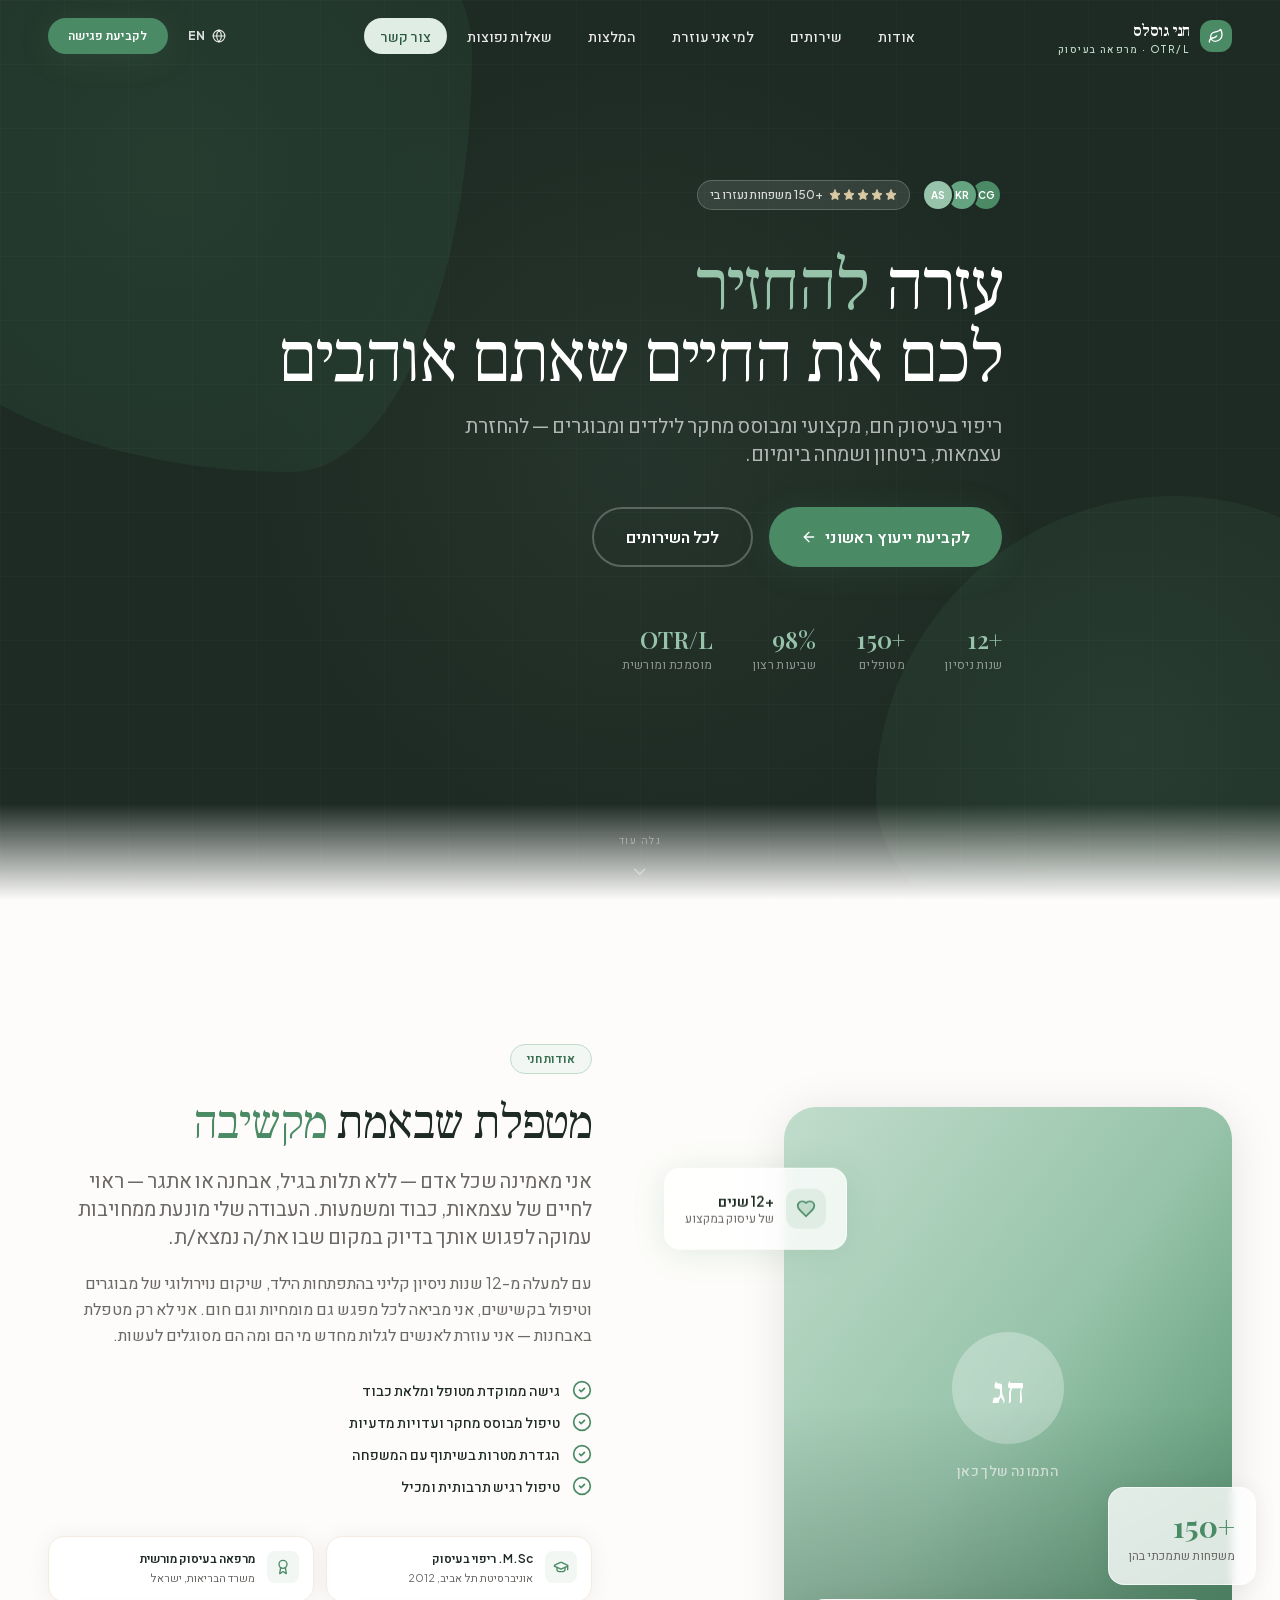
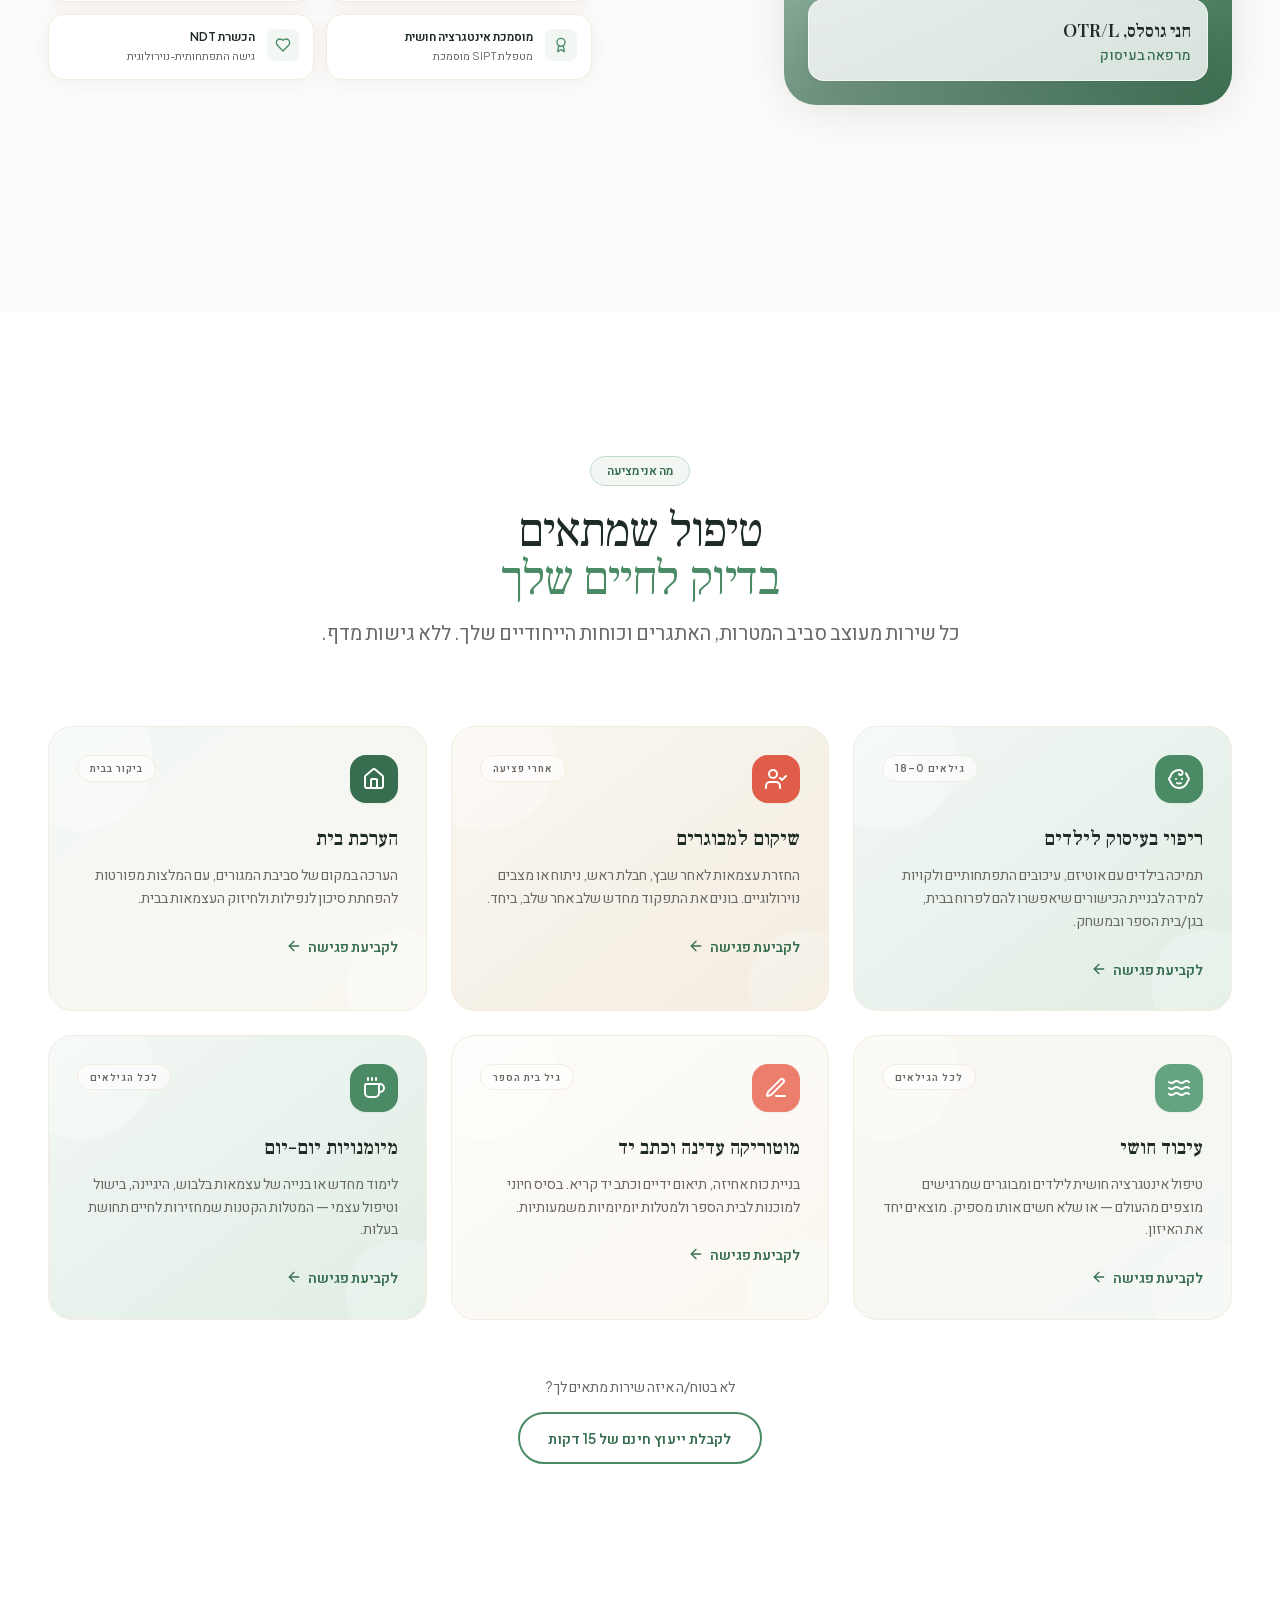
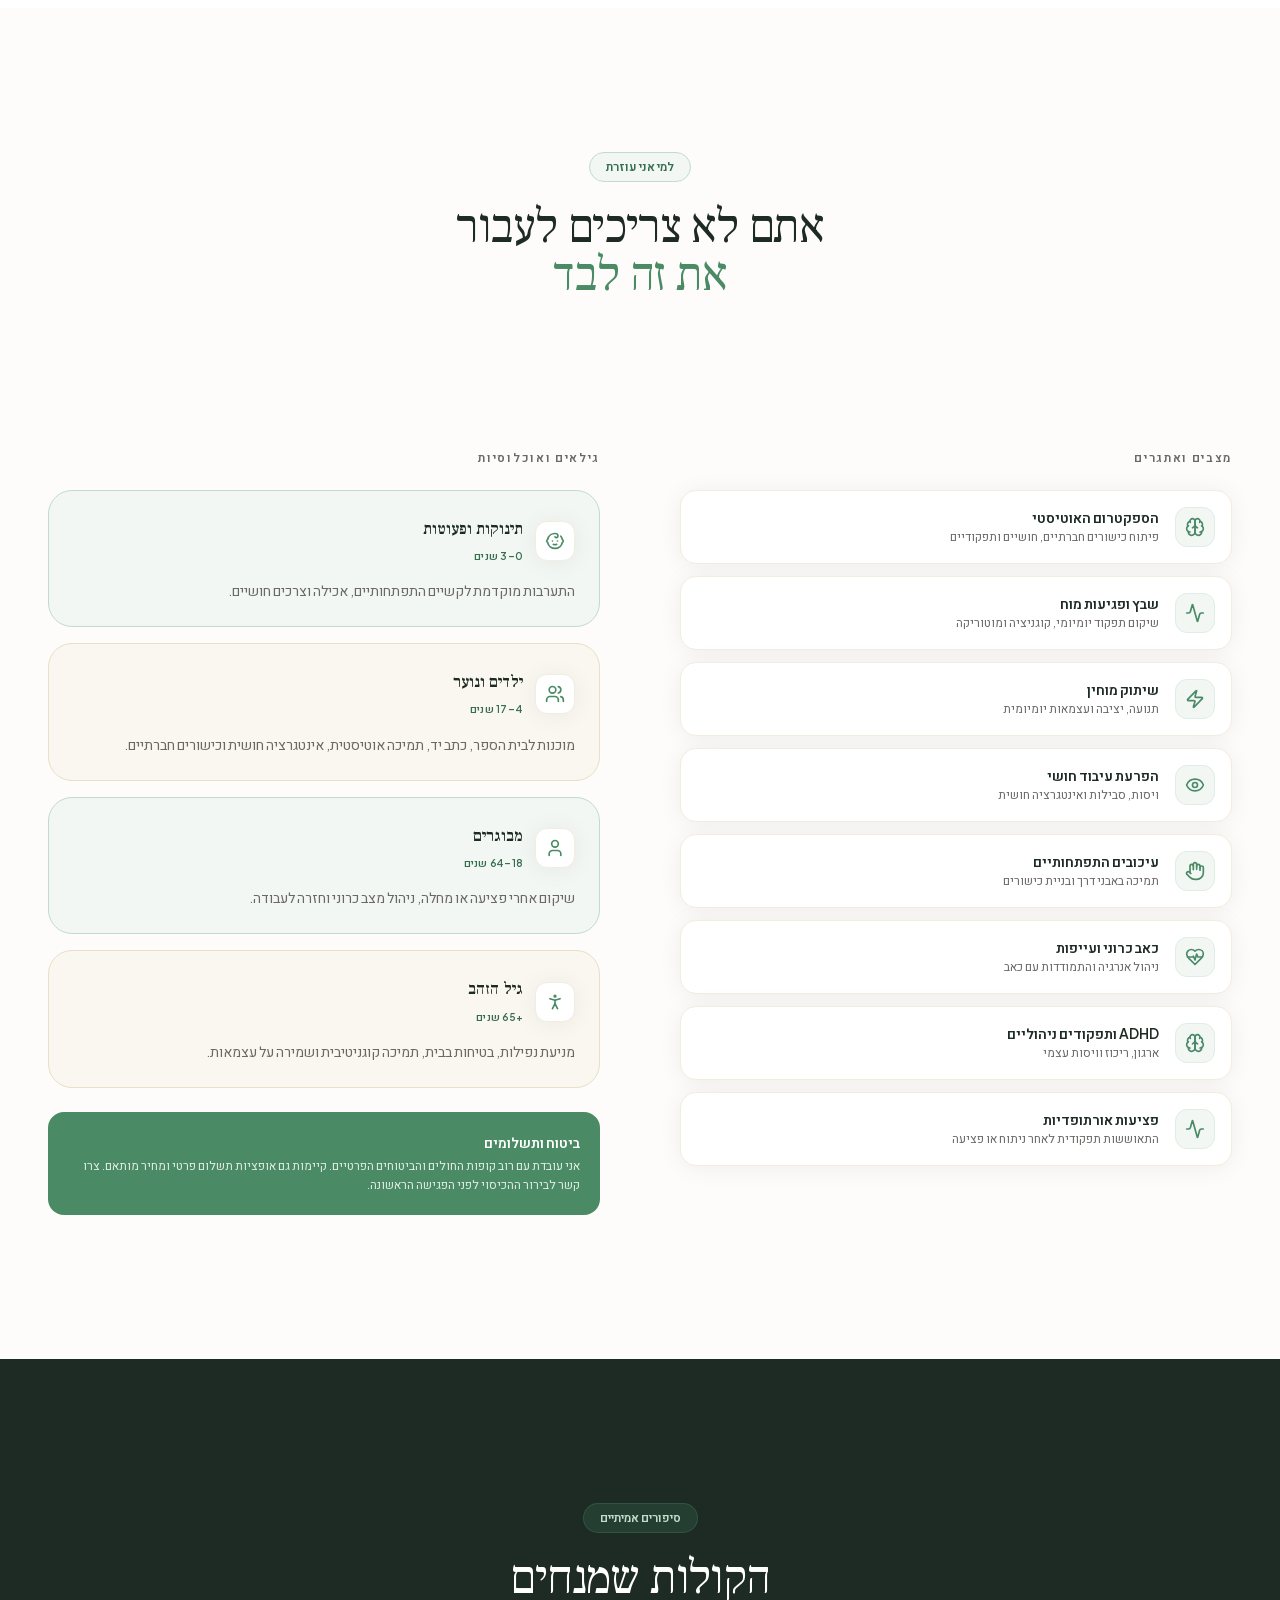
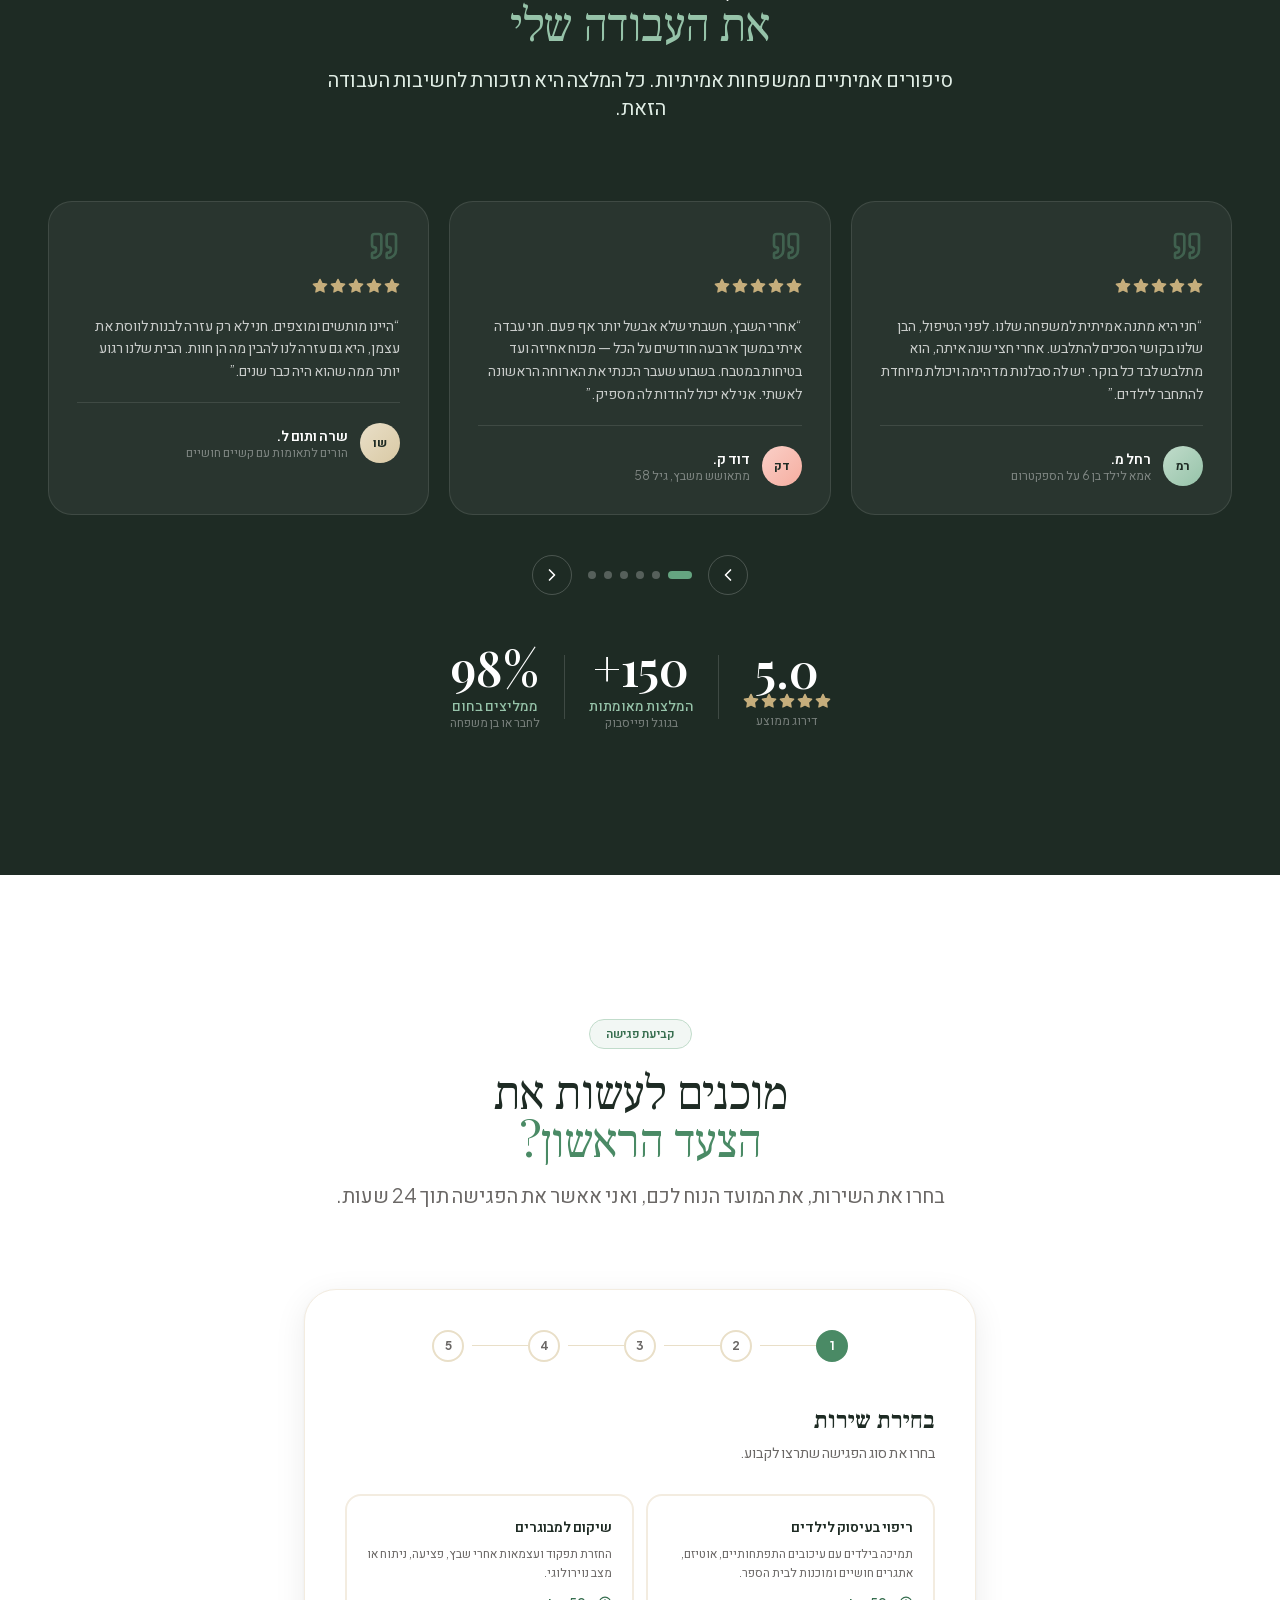
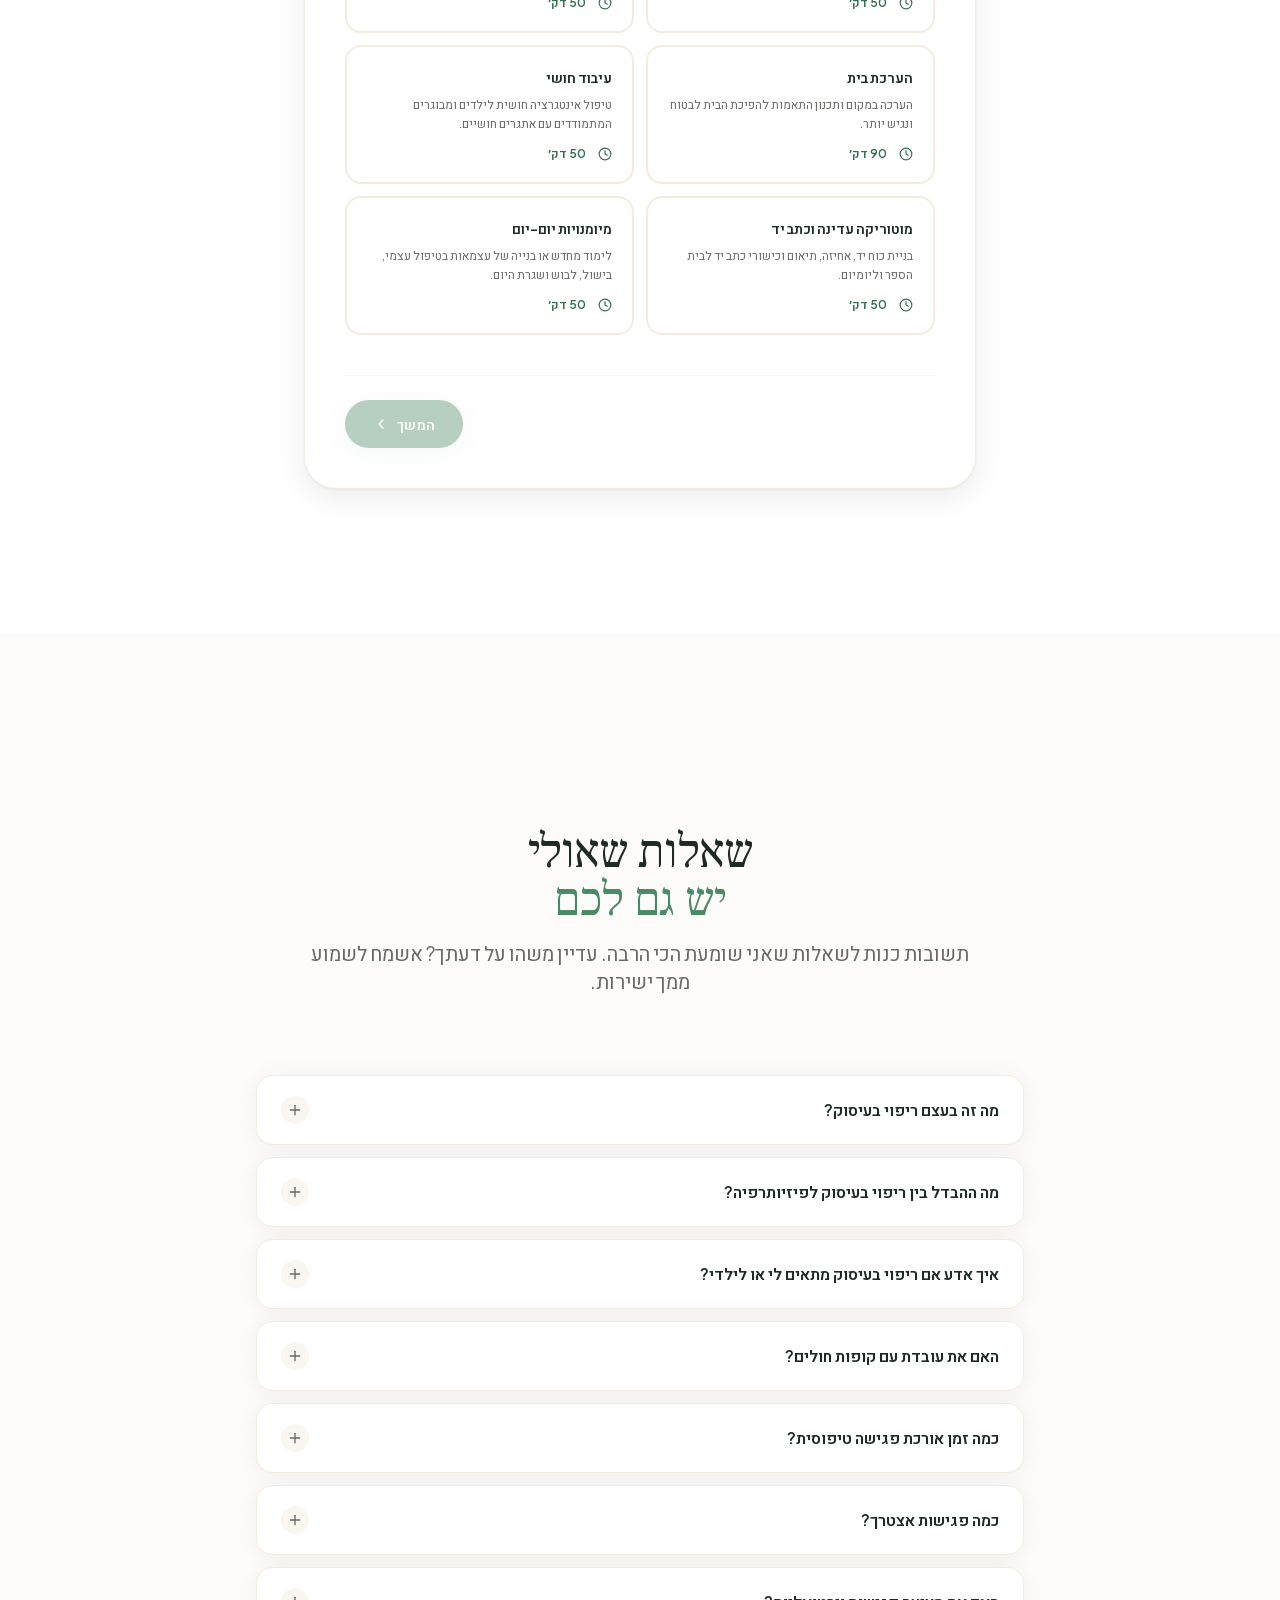
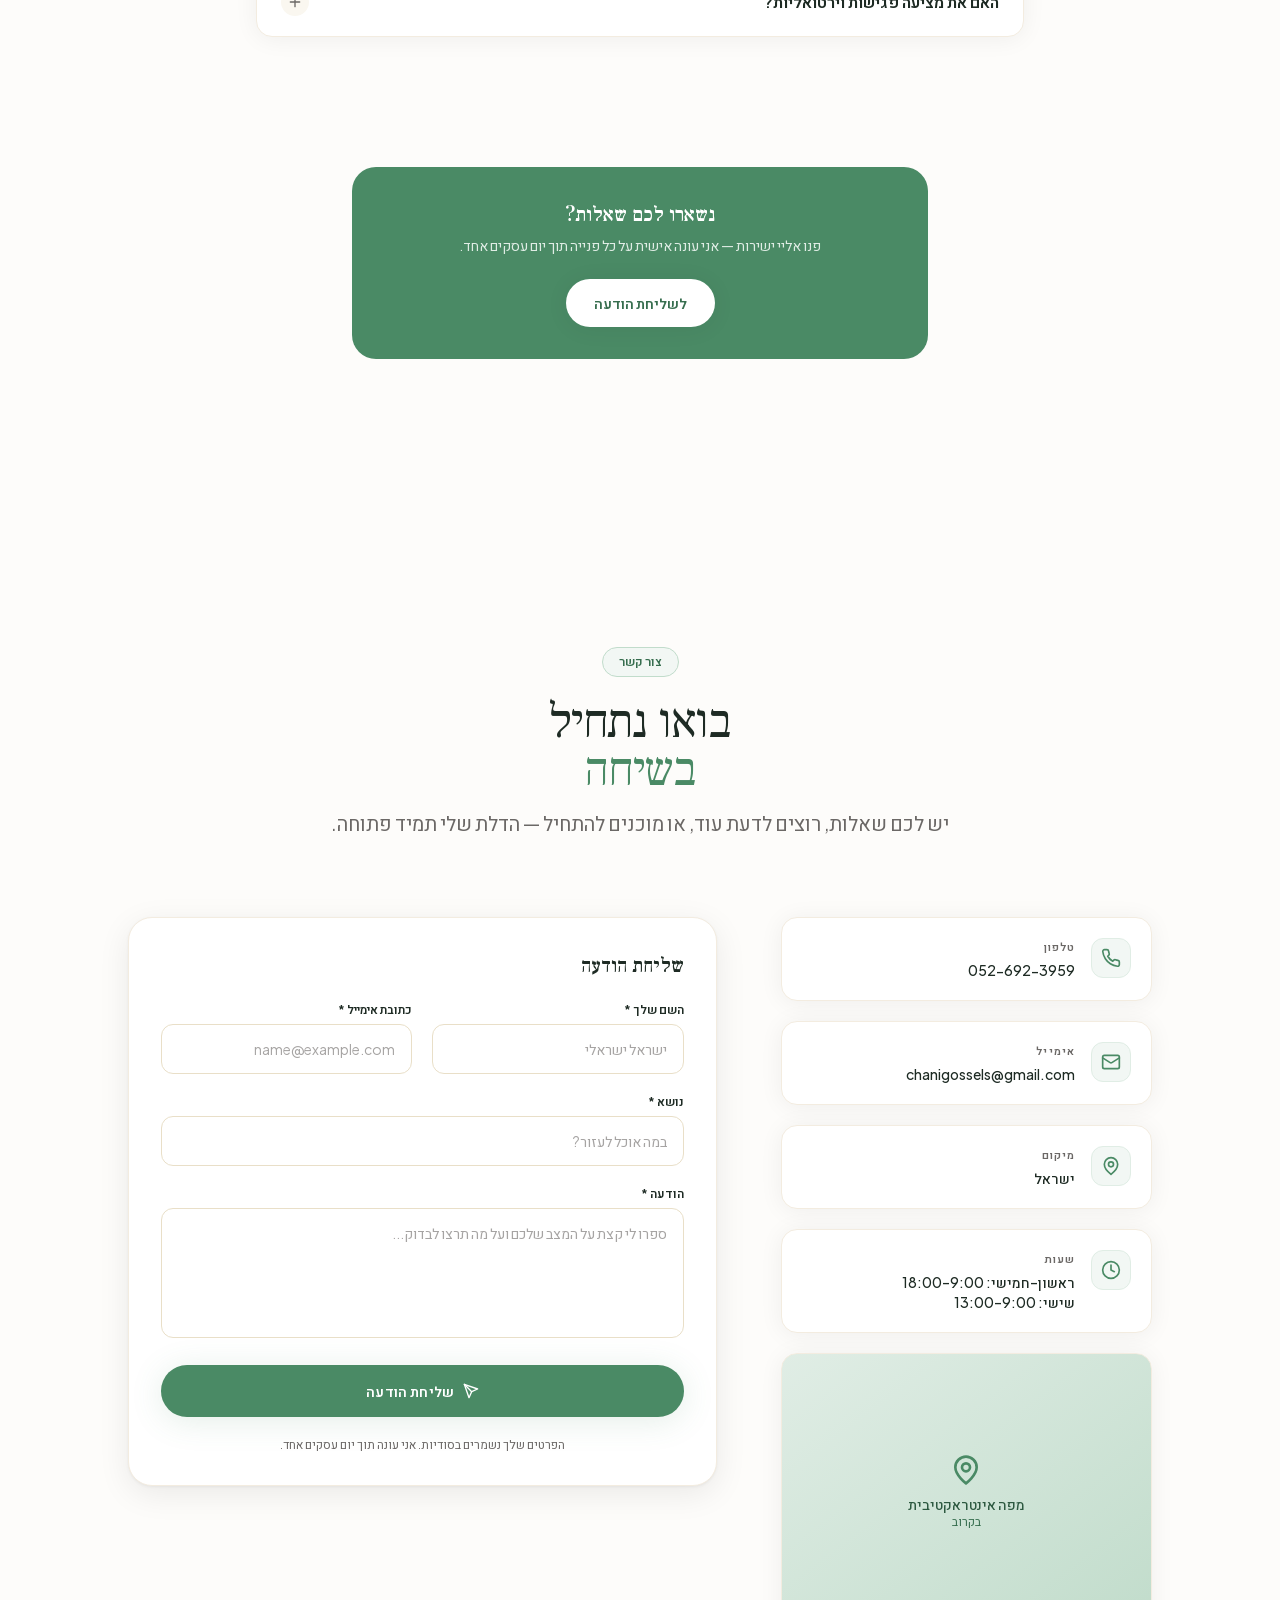
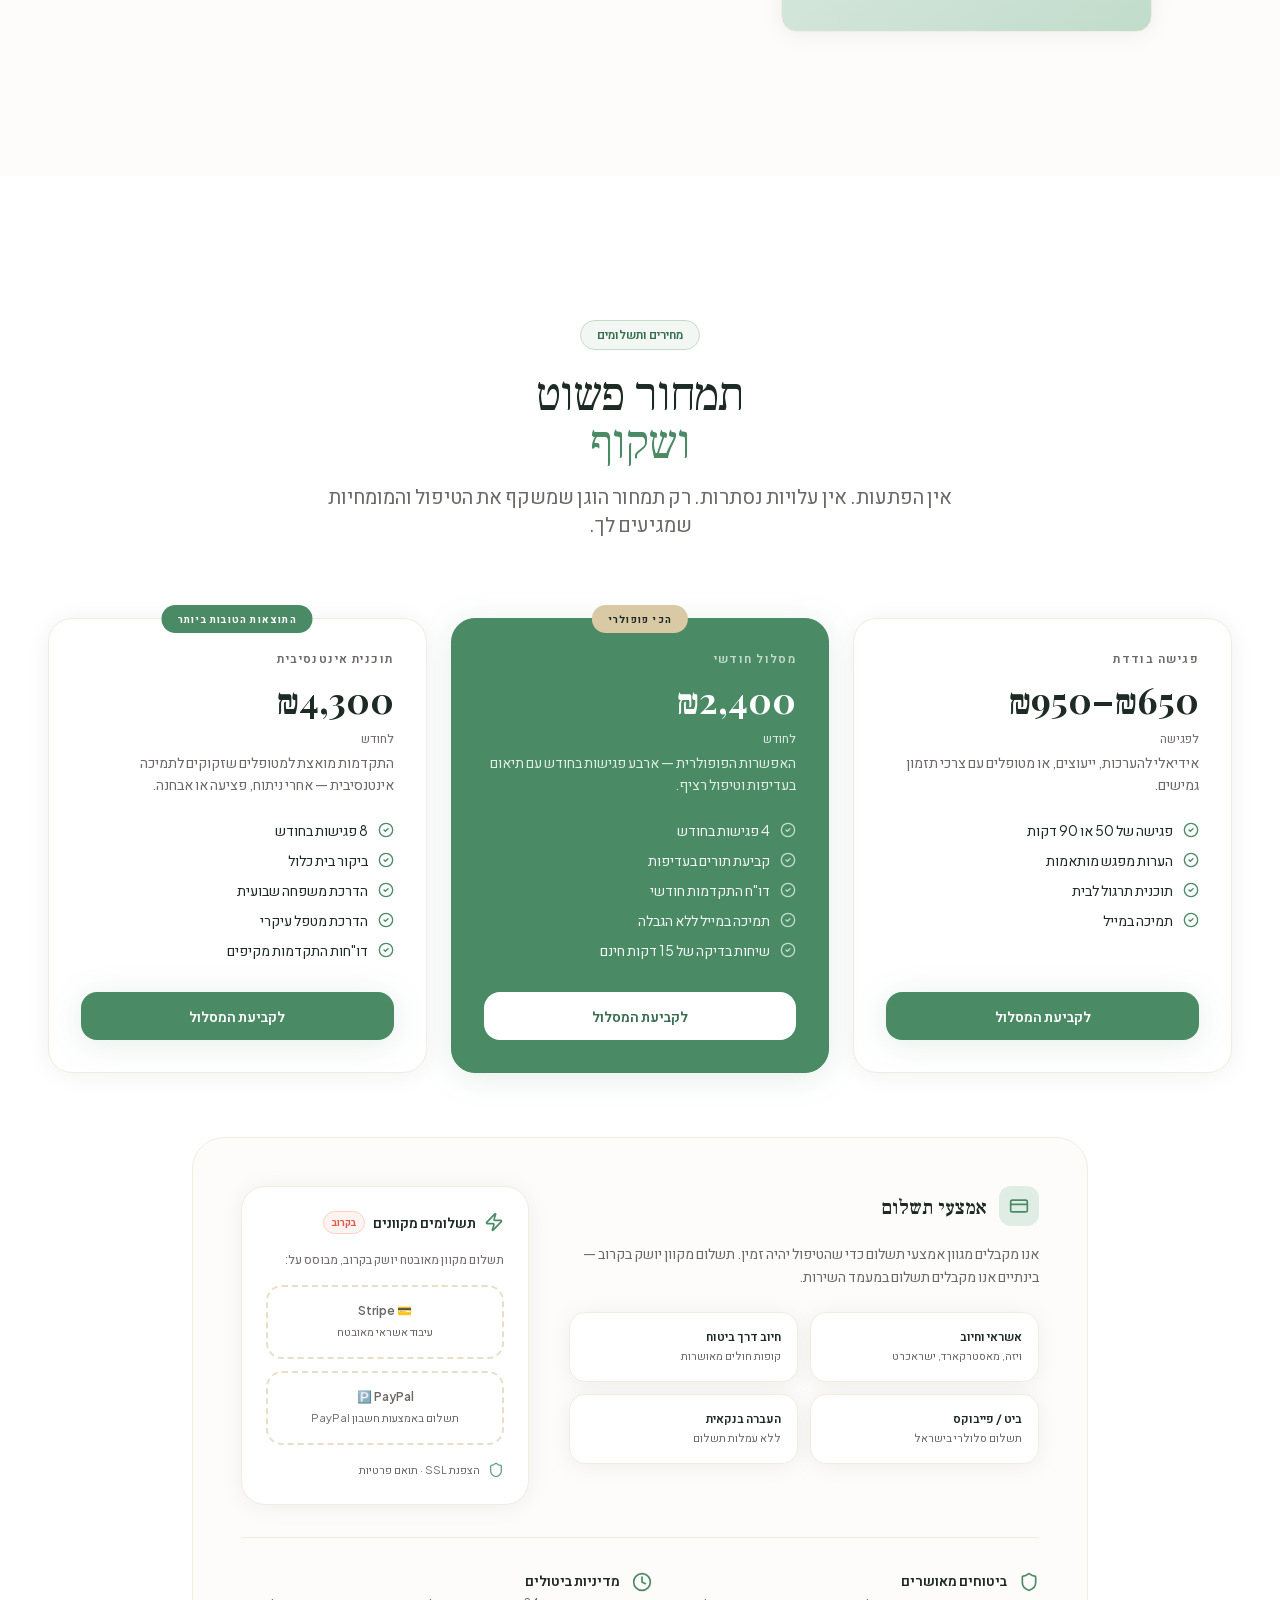
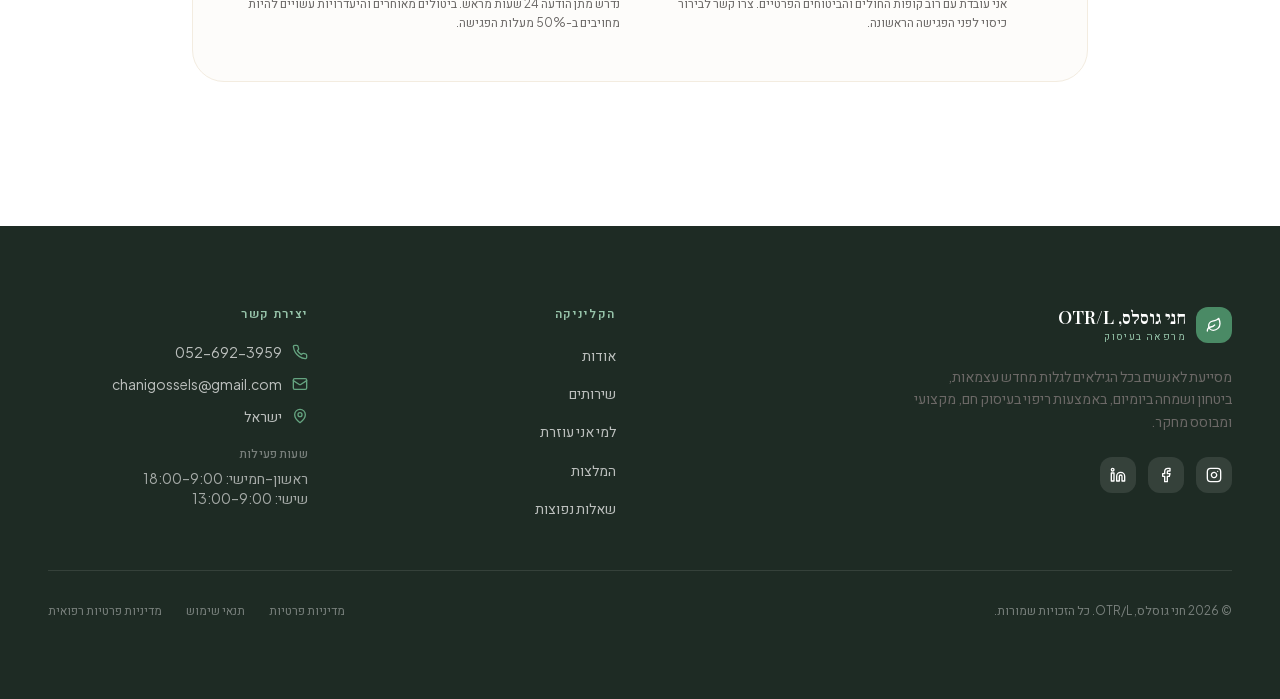
==== commit 30a0609b: "Add files via upload" ====
--- a/index.html
+++ b/index.html
@@ -1,2 +1,2 @@
-<!DOCTYPE html><html lang="he" dir="rtl" class="__variable_745915 __variable_2392b8 __variable_24b76c __variable_9c9fce"><head><meta charSet="utf-8"/><meta name="viewport" content="width=device-width, initial-scale=1"/><link rel="stylesheet" href="/_next/static/css/98d1a6b50be79a62.css" data-precedence="next"/><link rel="stylesheet" href="/_next/static/css/c965fcdc67a50c6d.css" data-precedence="next"/><link rel="preload" as="script" fetchPriority="low" href="/_next/static/chunks/webpack-978b318e55b15591.js"/><script src="/_next/static/chunks/fd9d1056-00bb33a35b5f8051.js" async=""></script><script src="/_next/static/chunks/23-67302c115777db21.js" async=""></script><script src="/_next/static/chunks/main-app-616c7e4fdebdd132.js" async=""></script><script src="/_next/static/chunks/711-89c81194ce8cc347.js" async=""></script><script src="/_next/static/chunks/590-c8e2a5e59a5b1eb1.js" async=""></script><script src="/_next/static/chunks/app/page-8b56943fbb954713.js" async=""></script><script src="/_next/static/chunks/app/layout-37649fce7bedd5fb.js" async=""></script><meta name="theme-color" content="#4a8a65"/><title>Chani Gossels, OTR/L | חני גוסלס - מרפאה בעיסוק</title><meta name="description" content="Compassionate, evidence-based occupational therapy in Israel. ריפוי בעיסוק חם ומקצועי לילדים ומבוגרים בישראל."/><meta name="author" content="Chani Gossels, OTR/L"/><meta name="keywords" content="occupational therapist,OT,Israel,ריפוי בעיסוק,מרפאה בעיסוק,Chani Gossels,חני גוסלס"/><meta name="robots" content="index, follow"/><meta property="og:title" content="Chani Gossels, OTR/L | Occupational Therapist"/><meta property="og:description" content="Helping individuals of all ages reclaim independence, confidence, and joy."/><meta property="og:locale" content="he_IL"/><meta property="og:locale:alternate" content="en_US"/><meta property="og:type" content="website"/><meta name="twitter:card" content="summary"/><meta name="twitter:title" content="Chani Gossels, OTR/L | Occupational Therapist"/><meta name="twitter:description" content="Helping individuals of all ages reclaim independence, confidence, and joy."/><link rel="icon" href="/icon.svg?2260db845d65d9ea" type="image/svg+xml" sizes="any"/><script src="/_next/static/chunks/polyfills-78c92fac7aa8fdd8.js" noModule=""></script></head><body><header class="fixed top-0 left-0 right-0 z-50 transition-all duration-500 bg-transparent" style="transform:translateY(-80px)"><div class="container-base"><div class="flex items-center justify-between h-[72px]"><button class="flex items-center gap-2.5 group" aria-label="Home"><span class="w-8 h-8 rounded-xl bg-sage-500 flex items-center justify-center group-hover:bg-sage-600 transition-colors shrink-0"><svg xmlns="http://www.w3.org/2000/svg" width="24" height="24" viewBox="0 0 24 24" fill="none" stroke="currentColor" stroke-width="2" stroke-linecap="round" stroke-linejoin="round" class="lucide lucide-leaf w-4 h-4 text-white"><path d="M11 20A7 7 0 0 1 9.8 6.1C15.5 5 17 4.48 19 2c1 2 2 4.18 2 8 0 5.5-4.78 10-10 10Z"></path><path d="M2 21c0-3 1.85-5.36 5.08-6C9.5 14.52 12 13 13 12"></path></svg></span><div class="flex flex-col leading-none text-start"><span class="font-display font-semibold text-base tracking-tight transition-colors text-white">חני גוסלס</span><span class="text-[10px] tracking-[0.14em] font-medium transition-colors mt-0.5 text-sage-200">OTR/L<!-- --> · <!-- -->מרפאה בעיסוק</span></div></button><nav class="hidden lg:flex items-center gap-1"><button class="px-4 py-2 rounded-full text-sm font-medium transition-all duration-200 text-white/90 hover:text-white hover:bg-white/10">אודות</button><button class="px-4 py-2 rounded-full text-sm font-medium transition-all duration-200 text-white/90 hover:text-white hover:bg-white/10">שירותים</button><button class="px-4 py-2 rounded-full text-sm font-medium transition-all duration-200 text-white/90 hover:text-white hover:bg-white/10">למי אני עוזרת</button><button class="px-4 py-2 rounded-full text-sm font-medium transition-all duration-200 text-white/90 hover:text-white hover:bg-white/10">המלצות</button><button class="px-4 py-2 rounded-full text-sm font-medium transition-all duration-200 text-white/90 hover:text-white hover:bg-white/10">שאלות נפוצות</button><button class="px-4 py-2 rounded-full text-sm font-medium transition-all duration-200 text-white/90 hover:text-white hover:bg-white/10">צור קשר</button></nav><div class="flex items-center gap-2"><button class="flex items-center gap-1.5 px-3 py-2 rounded-full text-xs font-bold tracking-wider transition-all text-white/85 hover:text-white hover:bg-white/10" aria-label="Toggle language"><svg xmlns="http://www.w3.org/2000/svg" width="24" height="24" viewBox="0 0 24 24" fill="none" stroke="currentColor" stroke-width="2" stroke-linecap="round" stroke-linejoin="round" class="lucide lucide-globe w-3.5 h-3.5"><circle cx="12" cy="12" r="10"></circle><path d="M12 2a14.5 14.5 0 0 0 0 20 14.5 14.5 0 0 0 0-20"></path><path d="M2 12h20"></path></svg>EN</button><button class="hidden sm:flex btn-primary text-xs px-5 py-2.5">לקביעת פגישה</button><button class="lg:hidden p-2 rounded-xl transition-colors text-white hover:bg-white/10" aria-label="Toggle menu"><svg xmlns="http://www.w3.org/2000/svg" width="24" height="24" viewBox="0 0 24 24" fill="none" stroke="currentColor" stroke-width="2" stroke-linecap="round" stroke-linejoin="round" class="lucide lucide-menu w-5 h-5"><line x1="4" x2="20" y1="12" y2="12"></line><line x1="4" x2="20" y1="6" y2="6"></line><line x1="4" x2="20" y1="18" y2="18"></line></svg></button></div></div></div></header><main><section id="hero" class="relative min-h-screen flex flex-col justify-center overflow-hidden bg-warm-dark"><div class="absolute inset-0 pointer-events-none overflow-hidden"><div class="absolute -top-32 -left-32 w-[600px] h-[600px] blob opacity-[0.18] animate-float" style="background:radial-gradient(circle, #4a8a65 0%, #2d5940 100%)"></div><div class="absolute -bottom-24 -right-24 w-[500px] h-[500px] blob opacity-[0.14] animate-float-delayed" style="background:radial-gradient(circle, #65a480 0%, #375b46 100%)"></div><div class="absolute top-1/2 left-1/2 -translate-x-1/2 -translate-y-1/2 w-[800px] h-[800px] opacity-[0.06]" style="background:radial-gradient(circle, #96c3a9 0%, transparent 70%)"></div><div class="absolute inset-0 opacity-[0.04]" style="background-image:linear-gradient(rgba(255,255,255,0.5) 1px, transparent 1px), linear-gradient(90deg, rgba(255,255,255,0.5) 1px, transparent 1px);background-size:64px 64px"></div></div><div class="container-base relative z-10 pt-28 pb-16"><div class="max-w-4xl"><div class="flex items-center gap-3 mb-8" style="opacity:0;transform:translateY(20px)"><div class="flex -space-x-2 rtl:space-x-reverse"><div class="w-8 h-8 rounded-full border-2 border-warm-dark flex items-center justify-center text-[10px] font-bold text-white" style="background:#4a8a65">CG</div><div class="w-8 h-8 rounded-full border-2 border-warm-dark flex items-center justify-center text-[10px] font-bold text-white" style="background:#65a480">KR</div><div class="w-8 h-8 rounded-full border-2 border-warm-dark flex items-center justify-center text-[10px] font-bold text-white" style="background:#96c3a9">AS</div></div><div class="flex items-center gap-1.5 bg-white/10 border border-white/20 rounded-full px-3 py-1.5"><div class="flex gap-0.5"><svg xmlns="http://www.w3.org/2000/svg" width="24" height="24" viewBox="0 0 24 24" fill="none" stroke="currentColor" stroke-width="2" stroke-linecap="round" stroke-linejoin="round" class="lucide lucide-star w-3 h-3 fill-cream-400 text-cream-400"><polygon points="12 2 15.09 8.26 22 9.27 17 14.14 18.18 21.02 12 17.77 5.82 21.02 7 14.14 2 9.27 8.91 8.26 12 2"></polygon></svg><svg xmlns="http://www.w3.org/2000/svg" width="24" height="24" viewBox="0 0 24 24" fill="none" stroke="currentColor" stroke-width="2" stroke-linecap="round" stroke-linejoin="round" class="lucide lucide-star w-3 h-3 fill-cream-400 text-cream-400"><polygon points="12 2 15.09 8.26 22 9.27 17 14.14 18.18 21.02 12 17.77 5.82 21.02 7 14.14 2 9.27 8.91 8.26 12 2"></polygon></svg><svg xmlns="http://www.w3.org/2000/svg" width="24" height="24" viewBox="0 0 24 24" fill="none" stroke="currentColor" stroke-width="2" stroke-linecap="round" stroke-linejoin="round" class="lucide lucide-star w-3 h-3 fill-cream-400 text-cream-400"><polygon points="12 2 15.09 8.26 22 9.27 17 14.14 18.18 21.02 12 17.77 5.82 21.02 7 14.14 2 9.27 8.91 8.26 12 2"></polygon></svg><svg xmlns="http://www.w3.org/2000/svg" width="24" height="24" viewBox="0 0 24 24" fill="none" stroke="currentColor" stroke-width="2" stroke-linecap="round" stroke-linejoin="round" class="lucide lucide-star w-3 h-3 fill-cream-400 text-cream-400"><polygon points="12 2 15.09 8.26 22 9.27 17 14.14 18.18 21.02 12 17.77 5.82 21.02 7 14.14 2 9.27 8.91 8.26 12 2"></polygon></svg><svg xmlns="http://www.w3.org/2000/svg" width="24" height="24" viewBox="0 0 24 24" fill="none" stroke="currentColor" stroke-width="2" stroke-linecap="round" stroke-linejoin="round" class="lucide lucide-star w-3 h-3 fill-cream-400 text-cream-400"><polygon points="12 2 15.09 8.26 22 9.27 17 14.14 18.18 21.02 12 17.77 5.82 21.02 7 14.14 2 9.27 8.91 8.26 12 2"></polygon></svg></div><span class="text-xs text-white/80 font-medium">+150 משפחות נעזרו בי</span></div></div><div style="opacity:0;transform:translateY(28px)"><h1 class="heading-xl text-white mb-6">עזרה<!-- --> <em class="not-italic text-sage-300">להחזיר</em><br class="hidden sm:block"/> <!-- -->לכם את החיים שאתם אוהבים</h1></div><p class="text-lg sm:text-xl text-white/65 leading-relaxed max-w-xl mb-10" style="opacity:0;transform:translateY(20px)">ריפוי בעיסוק חם, מקצועי ומבוסס מחקר לילדים ומבוגרים — להחזרת עצמאות, ביטחון ושמחה ביומיום.</p><div class="flex flex-wrap gap-4" style="opacity:0;transform:translateY(16px)"><button class="btn-primary text-base px-8 py-4">לקביעת ייעוץ ראשוני<svg xmlns="http://www.w3.org/2000/svg" width="24" height="24" viewBox="0 0 24 24" fill="none" stroke="currentColor" stroke-width="2" stroke-linecap="round" stroke-linejoin="round" class="lucide lucide-arrow-right w-4 h-4 rtl-flip"><path d="M5 12h14"></path><path d="m12 5 7 7-7 7"></path></svg></button><button class="inline-flex items-center gap-2 border-2 border-white/25 text-white hover:bg-white/10 font-semibold text-base px-8 py-4 rounded-full transition-all duration-300 hover:-translate-y-0.5">לכל השירותים</button></div><div class="mt-14 flex flex-wrap gap-x-10 gap-y-4" style="opacity:0"><div><p class="text-2xl font-display font-semibold text-sage-300">+12</p><p class="text-xs text-white/50 mt-0.5 tracking-wide ">שנות ניסיון</p></div><div><p class="text-2xl font-display font-semibold text-sage-300">+150</p><p class="text-xs text-white/50 mt-0.5 tracking-wide ">מטופלים</p></div><div><p class="text-2xl font-display font-semibold text-sage-300">98%</p><p class="text-xs text-white/50 mt-0.5 tracking-wide ">שביעות רצון</p></div><div><p class="text-2xl font-display font-semibold text-sage-300">OTR/L</p><p class="text-xs text-white/50 mt-0.5 tracking-wide ">מוסמכת ומורשית</p></div></div></div></div><button class="absolute bottom-8 left-1/2 -translate-x-1/2 flex flex-col items-center gap-2 text-white/40 hover:text-white/70 transition-colors" aria-label="Scroll down" style="opacity:0"><span class="text-[10px] tracking-[0.15em] ">גלה עוד</span><div><svg xmlns="http://www.w3.org/2000/svg" width="24" height="24" viewBox="0 0 24 24" fill="none" stroke="currentColor" stroke-width="2" stroke-linecap="round" stroke-linejoin="round" class="lucide lucide-chevron-down w-5 h-5"><path d="m6 9 6 6 6-6"></path></svg></div></button><div class="absolute bottom-0 left-0 right-0 h-24 bg-gradient-to-t from-cream-50 to-transparent pointer-events-none"></div></section><section id="about" class="section-padding bg-cream-50"><div class="container-base"><div class="grid lg:grid-cols-2 gap-16 xl:gap-24 items-center"><div style="opacity:0;transform:translateX(-32px)"><div class="relative"><div class="relative rounded-4xl overflow-hidden aspect-[3/4] max-w-md mx-auto lg:mx-0 shadow-medium"><div class="absolute inset-0 bg-gradient-to-br from-sage-200 via-sage-300 to-sage-500"></div><div class="absolute inset-0 flex flex-col items-center justify-center gap-4"><div class="w-28 h-28 rounded-full bg-white/30 backdrop-blur-sm flex items-center justify-center"><span class="font-display text-4xl font-semibold text-white">חג</span></div><p class="text-white/70 text-sm font-medium tracking-wide">התמונה שלך כאן</p></div><div class="absolute inset-0 bg-gradient-to-t from-warm-dark/30 via-transparent to-transparent"></div><div class="absolute bottom-6 left-6 right-6"><div class="glass-card p-4 rounded-2xl"><p class="font-display font-semibold text-warm-dark text-lg">חני גוסלס<!-- -->, <!-- -->OTR/L</p><p class="text-sage-600 text-sm font-medium">מרפאה בעיסוק</p></div></div></div><div class="absolute end-[-1.5rem] top-16 glass-card p-5 rounded-2xl shadow-warm hidden lg:block"><div class="flex items-center gap-3"><div class="w-10 h-10 rounded-xl bg-sage-100 flex items-center justify-center"><svg xmlns="http://www.w3.org/2000/svg" width="24" height="24" viewBox="0 0 24 24" fill="none" stroke="currentColor" stroke-width="2" stroke-linecap="round" stroke-linejoin="round" class="lucide lucide-heart w-5 h-5 text-sage-500 fill-sage-200"><path d="M19 14c1.49-1.46 3-3.21 3-5.5A5.5 5.5 0 0 0 16.5 3c-1.76 0-3 .5-4.5 2-1.5-1.5-2.74-2-4.5-2A5.5 5.5 0 0 0 2 8.5c0 2.3 1.5 4.05 3 5.5l7 7Z"></path></svg></div><div><p class="text-warm-dark font-semibold text-sm">+12 שנים</p><p class="text-warm-gray text-xs">של עיסוק במקצוע</p></div></div></div><div class="absolute start-[-1.5rem] bottom-32 glass-card p-5 rounded-2xl shadow-soft hidden lg:block"><p class="text-3xl font-display font-bold text-sage-500">+150</p><p class="text-warm-gray text-xs mt-1">משפחות שתמכתי בהן</p></div></div></div><div><div style="opacity:0;transform:translateY(32px)"><span class="label-tag">אודות חני</span></div><div style="opacity:0;transform:translateY(32px)"><h2 class="heading-lg text-warm-dark mt-5 mb-6">מטפלת שבאמת<!-- --> <em class="not-italic text-sage-500">מקשיבה</em></h2></div><div style="opacity:0;transform:translateY(32px)"><p class="body-lg mb-5">אני מאמינה שכל אדם — ללא תלות בגיל, אבחנה או אתגר — ראוי לחיים של עצמאות, כבוד ומשמעות. העבודה שלי מונעת ממחויבות עמוקה לפגוש אותך בדיוק במקום שבו את/ה נמצא/ת.</p></div><div style="opacity:0;transform:translateY(32px)"><p class="text-base leading-relaxed text-warm-gray mb-8">עם למעלה מ-12 שנות ניסיון קליני בהתפתחות הילד, שיקום נוירולוגי של מבוגרים וטיפול בקשישים, אני מביאה לכל מפגש גם מומחיות וגם חום. אני לא רק מטפלת באבחנות — אני עוזרת לאנשים לגלות מחדש מי הם ומה הם מסוגלים לעשות.</p></div><div style="opacity:0;transform:translateY(32px)"><ul class="space-y-3 mb-10"><li class="flex items-center gap-3"><svg xmlns="http://www.w3.org/2000/svg" width="24" height="24" viewBox="0 0 24 24" fill="none" stroke="currentColor" stroke-width="2" stroke-linecap="round" stroke-linejoin="round" class="lucide lucide-circle-check w-5 h-5 text-sage-500 shrink-0"><circle cx="12" cy="12" r="10"></circle><path d="m9 12 2 2 4-4"></path></svg><span class="text-sm text-warm-dark font-medium">גישה ממוקדת מטופל ומלאת כבוד</span></li><li class="flex items-center gap-3"><svg xmlns="http://www.w3.org/2000/svg" width="24" height="24" viewBox="0 0 24 24" fill="none" stroke="currentColor" stroke-width="2" stroke-linecap="round" stroke-linejoin="round" class="lucide lucide-circle-check w-5 h-5 text-sage-500 shrink-0"><circle cx="12" cy="12" r="10"></circle><path d="m9 12 2 2 4-4"></path></svg><span class="text-sm text-warm-dark font-medium">טיפול מבוסס מחקר ועדויות מדעיות</span></li><li class="flex items-center gap-3"><svg xmlns="http://www.w3.org/2000/svg" width="24" height="24" viewBox="0 0 24 24" fill="none" stroke="currentColor" stroke-width="2" stroke-linecap="round" stroke-linejoin="round" class="lucide lucide-circle-check w-5 h-5 text-sage-500 shrink-0"><circle cx="12" cy="12" r="10"></circle><path d="m9 12 2 2 4-4"></path></svg><span class="text-sm text-warm-dark font-medium">הגדרת מטרות בשיתוף עם המשפחה</span></li><li class="flex items-center gap-3"><svg xmlns="http://www.w3.org/2000/svg" width="24" height="24" viewBox="0 0 24 24" fill="none" stroke="currentColor" stroke-width="2" stroke-linecap="round" stroke-linejoin="round" class="lucide lucide-circle-check w-5 h-5 text-sage-500 shrink-0"><circle cx="12" cy="12" r="10"></circle><path d="m9 12 2 2 4-4"></path></svg><span class="text-sm text-warm-dark font-medium">טיפול רגיש תרבותית ומכיל</span></li></ul></div><div style="opacity:0;transform:translateY(32px)"><div class="grid grid-cols-1 sm:grid-cols-2 gap-3 mb-10"><div class="flex items-start gap-3 p-3.5 rounded-2xl bg-white border border-cream-200 shadow-soft"><div class="w-8 h-8 rounded-lg bg-sage-50 flex items-center justify-center shrink-0"><svg xmlns="http://www.w3.org/2000/svg" width="24" height="24" viewBox="0 0 24 24" fill="none" stroke="currentColor" stroke-width="2" stroke-linecap="round" stroke-linejoin="round" class="lucide lucide-graduation-cap w-4 h-4 text-sage-500"><path d="M21.42 10.922a1 1 0 0 0-.019-1.838L12.83 5.18a2 2 0 0 0-1.66 0L2.6 9.08a1 1 0 0 0 0 1.832l8.57 3.908a2 2 0 0 0 1.66 0z"></path><path d="M22 10v6"></path><path d="M6 12.5V16a6 3 0 0 0 12 0v-3.5"></path></svg></div><div><p class="text-xs font-semibold text-warm-dark">M.Sc. ריפוי בעיסוק</p><p class="text-[11px] text-warm-gray mt-0.5">אוניברסיטת תל אביב, 2012</p></div></div><div class="flex items-start gap-3 p-3.5 rounded-2xl bg-white border border-cream-200 shadow-soft"><div class="w-8 h-8 rounded-lg bg-sage-50 flex items-center justify-center shrink-0"><svg xmlns="http://www.w3.org/2000/svg" width="24" height="24" viewBox="0 0 24 24" fill="none" stroke="currentColor" stroke-width="2" stroke-linecap="round" stroke-linejoin="round" class="lucide lucide-award w-4 h-4 text-sage-500"><path d="m15.477 12.89 1.515 8.526a.5.5 0 0 1-.81.47l-3.58-2.687a1 1 0 0 0-1.197 0l-3.586 2.686a.5.5 0 0 1-.81-.469l1.514-8.526"></path><circle cx="12" cy="8" r="6"></circle></svg></div><div><p class="text-xs font-semibold text-warm-dark">מרפאה בעיסוק מורשית</p><p class="text-[11px] text-warm-gray mt-0.5">משרד הבריאות, ישראל</p></div></div><div class="flex items-start gap-3 p-3.5 rounded-2xl bg-white border border-cream-200 shadow-soft"><div class="w-8 h-8 rounded-lg bg-sage-50 flex items-center justify-center shrink-0"><svg xmlns="http://www.w3.org/2000/svg" width="24" height="24" viewBox="0 0 24 24" fill="none" stroke="currentColor" stroke-width="2" stroke-linecap="round" stroke-linejoin="round" class="lucide lucide-award w-4 h-4 text-sage-500"><path d="m15.477 12.89 1.515 8.526a.5.5 0 0 1-.81.47l-3.58-2.687a1 1 0 0 0-1.197 0l-3.586 2.686a.5.5 0 0 1-.81-.469l1.514-8.526"></path><circle cx="12" cy="8" r="6"></circle></svg></div><div><p class="text-xs font-semibold text-warm-dark">מוסמכת אינטגרציה חושית</p><p class="text-[11px] text-warm-gray mt-0.5">מטפלת SIPT מוסמכת</p></div></div><div class="flex items-start gap-3 p-3.5 rounded-2xl bg-white border border-cream-200 shadow-soft"><div class="w-8 h-8 rounded-lg bg-sage-50 flex items-center justify-center shrink-0"><svg xmlns="http://www.w3.org/2000/svg" width="24" height="24" viewBox="0 0 24 24" fill="none" stroke="currentColor" stroke-width="2" stroke-linecap="round" stroke-linejoin="round" class="lucide lucide-heart w-4 h-4 text-sage-500"><path d="M19 14c1.49-1.46 3-3.21 3-5.5A5.5 5.5 0 0 0 16.5 3c-1.76 0-3 .5-4.5 2-1.5-1.5-2.74-2-4.5-2A5.5 5.5 0 0 0 2 8.5c0 2.3 1.5 4.05 3 5.5l7 7Z"></path></svg></div><div><p class="text-xs font-semibold text-warm-dark">הכשרת NDT</p><p class="text-[11px] text-warm-gray mt-0.5">גישה התפתחותית-נוירולוגית</p></div></div></div></div><div style="opacity:0;transform:translateY(32px)"><button class="btn-primary">בואו נתחיל בשיחה</button></div></div></div></div></section><section id="services" class="section-padding bg-white"><div class="container-base"><div class="text-center mb-14 lg:mb-20"><div style="opacity:0;transform:translateY(32px)"><span class="label-tag">מה אני מציעה</span></div><div style="opacity:0;transform:translateY(32px)"><h2 class="heading-lg mt-4 text-warm-dark">טיפול שמתאים<br/><em class="not-italic text-sage-500">בדיוק לחיים שלך</em></h2></div><div style="opacity:0;transform:translateY(32px)"><p class="body-lg mt-5 max-w-2xl mx-auto">כל שירות מעוצב סביב המטרות, האתגרים וכוחות הייחודיים שלך. ללא גישות מדף.</p></div></div><div class="grid sm:grid-cols-2 lg:grid-cols-3 gap-6"><div style="opacity:0;transform:translateY(32px)"><div class="relative group rounded-3xl bg-gradient-to-br from-sage-50 to-sage-100 p-7 border border-cream-200 overflow-hidden cursor-pointer h-full flex flex-col"><div class="absolute -top-10 -end-10 w-36 h-36 rounded-full bg-white/30 group-hover:bg-white/40 transition-colors"></div><div class="absolute -bottom-8 -start-8 w-28 h-28 rounded-full bg-white/20"></div><div class="relative"><div class="flex items-start justify-between mb-5"><div class="w-12 h-12 rounded-2xl bg-sage-500 flex items-center justify-center shadow-sm"><svg xmlns="http://www.w3.org/2000/svg" width="24" height="24" viewBox="0 0 24 24" fill="none" stroke="currentColor" stroke-width="2" stroke-linecap="round" stroke-linejoin="round" class="lucide lucide-baby w-6 h-6 text-white"><path d="M9 12h.01"></path><path d="M15 12h.01"></path><path d="M10 16c.5.3 1.2.5 2 .5s1.5-.2 2-.5"></path><path d="M19 6.3a9 9 0 0 1 1.8 3.9 2 2 0 0 1 0 3.6 9 9 0 0 1-17.6 0 2 2 0 0 1 0-3.6A9 9 0 0 1 12 3c2 0 3.5 1.1 3.5 2.5s-.9 2.5-2 2.5c-.8 0-1.5-.4-1.5-1"></path></svg></div><span class="text-[10px] font-semibold tracking-[0.1em] text-warm-gray bg-white/60 border border-cream-200 rounded-full px-3 py-1">גילאים 0–18</span></div><h3 class="font-display text-xl font-semibold text-warm-dark mb-3">ריפוי בעיסוק לילדים</h3><p class="text-sm text-warm-gray leading-relaxed flex-1 mb-6">תמיכה בילדים עם אוטיזם, עיכובים התפתחותיים ולקויות למידה לבניית הכישורים שיאפשרו להם לפרוח בבית, בגן/בית הספר ובמשחק.</p><button class="inline-flex items-center gap-1.5 text-sage-600 font-semibold text-sm group-hover:gap-2.5 transition-all">לקביעת פגישה<svg xmlns="http://www.w3.org/2000/svg" width="24" height="24" viewBox="0 0 24 24" fill="none" stroke="currentColor" stroke-width="2" stroke-linecap="round" stroke-linejoin="round" class="lucide lucide-arrow-right w-4 h-4 rtl-flip"><path d="M5 12h14"></path><path d="m12 5 7 7-7 7"></path></svg></button></div></div></div><div style="opacity:0;transform:translateY(32px)"><div class="relative group rounded-3xl bg-gradient-to-br from-cream-100 to-cream-200 p-7 border border-cream-200 overflow-hidden cursor-pointer h-full flex flex-col"><div class="absolute -top-10 -end-10 w-36 h-36 rounded-full bg-white/30 group-hover:bg-white/40 transition-colors"></div><div class="absolute -bottom-8 -start-8 w-28 h-28 rounded-full bg-white/20"></div><div class="relative"><div class="flex items-start justify-between mb-5"><div class="w-12 h-12 rounded-2xl bg-clay-500 flex items-center justify-center shadow-sm"><svg xmlns="http://www.w3.org/2000/svg" width="24" height="24" viewBox="0 0 24 24" fill="none" stroke="currentColor" stroke-width="2" stroke-linecap="round" stroke-linejoin="round" class="lucide lucide-user-check w-6 h-6 text-white"><path d="M16 21v-2a4 4 0 0 0-4-4H6a4 4 0 0 0-4 4v2"></path><circle cx="9" cy="7" r="4"></circle><polyline points="16 11 18 13 22 9"></polyline></svg></div><span class="text-[10px] font-semibold tracking-[0.1em] text-warm-gray bg-white/60 border border-cream-200 rounded-full px-3 py-1">אחרי פציעה</span></div><h3 class="font-display text-xl font-semibold text-warm-dark mb-3">שיקום למבוגרים</h3><p class="text-sm text-warm-gray leading-relaxed flex-1 mb-6">החזרת עצמאות לאחר שבץ, חבלת ראש, ניתוח או מצבים נוירולוגיים. בונים את התפקוד מחדש שלב אחר שלב, ביחד.</p><button class="inline-flex items-center gap-1.5 text-sage-600 font-semibold text-sm group-hover:gap-2.5 transition-all">לקביעת פגישה<svg xmlns="http://www.w3.org/2000/svg" width="24" height="24" viewBox="0 0 24 24" fill="none" stroke="currentColor" stroke-width="2" stroke-linecap="round" stroke-linejoin="round" class="lucide lucide-arrow-right w-4 h-4 rtl-flip"><path d="M5 12h14"></path><path d="m12 5 7 7-7 7"></path></svg></button></div></div></div><div style="opacity:0;transform:translateY(32px)"><div class="relative group rounded-3xl bg-gradient-to-br from-sage-50 to-cream-100 p-7 border border-cream-200 overflow-hidden cursor-pointer h-full flex flex-col"><div class="absolute -top-10 -end-10 w-36 h-36 rounded-full bg-white/30 group-hover:bg-white/40 transition-colors"></div><div class="absolute -bottom-8 -start-8 w-28 h-28 rounded-full bg-white/20"></div><div class="relative"><div class="flex items-start justify-between mb-5"><div class="w-12 h-12 rounded-2xl bg-sage-600 flex items-center justify-center shadow-sm"><svg xmlns="http://www.w3.org/2000/svg" width="24" height="24" viewBox="0 0 24 24" fill="none" stroke="currentColor" stroke-width="2" stroke-linecap="round" stroke-linejoin="round" class="lucide lucide-house w-6 h-6 text-white"><path d="M15 21v-8a1 1 0 0 0-1-1h-4a1 1 0 0 0-1 1v8"></path><path d="M3 10a2 2 0 0 1 .709-1.528l7-5.999a2 2 0 0 1 2.582 0l7 5.999A2 2 0 0 1 21 10v9a2 2 0 0 1-2 2H5a2 2 0 0 1-2-2z"></path></svg></div><span class="text-[10px] font-semibold tracking-[0.1em] text-warm-gray bg-white/60 border border-cream-200 rounded-full px-3 py-1">ביקור בבית</span></div><h3 class="font-display text-xl font-semibold text-warm-dark mb-3">הערכת בית</h3><p class="text-sm text-warm-gray leading-relaxed flex-1 mb-6">הערכה במקום של סביבת המגורים, עם המלצות מפורטות להפחתת סיכון לנפילות ולחיזוק העצמאות בבית.</p><button class="inline-flex items-center gap-1.5 text-sage-600 font-semibold text-sm group-hover:gap-2.5 transition-all">לקביעת פגישה<svg xmlns="http://www.w3.org/2000/svg" width="24" height="24" viewBox="0 0 24 24" fill="none" stroke="currentColor" stroke-width="2" stroke-linecap="round" stroke-linejoin="round" class="lucide lucide-arrow-right w-4 h-4 rtl-flip"><path d="M5 12h14"></path><path d="m12 5 7 7-7 7"></path></svg></button></div></div></div><div style="opacity:0;transform:translateY(32px)"><div class="relative group rounded-3xl bg-gradient-to-br from-cream-100 to-sage-50 p-7 border border-cream-200 overflow-hidden cursor-pointer h-full flex flex-col"><div class="absolute -top-10 -end-10 w-36 h-36 rounded-full bg-white/30 group-hover:bg-white/40 transition-colors"></div><div class="absolute -bottom-8 -start-8 w-28 h-28 rounded-full bg-white/20"></div><div class="relative"><div class="flex items-start justify-between mb-5"><div class="w-12 h-12 rounded-2xl bg-sage-400 flex items-center justify-center shadow-sm"><svg xmlns="http://www.w3.org/2000/svg" width="24" height="24" viewBox="0 0 24 24" fill="none" stroke="currentColor" stroke-width="2" stroke-linecap="round" stroke-linejoin="round" class="lucide lucide-waves w-6 h-6 text-white"><path d="M2 6c.6.5 1.2 1 2.5 1C7 7 7 5 9.5 5c2.6 0 2.4 2 5 2 2.5 0 2.5-2 5-2 1.3 0 1.9.5 2.5 1"></path><path d="M2 12c.6.5 1.2 1 2.5 1 2.5 0 2.5-2 5-2 2.6 0 2.4 2 5 2 2.5 0 2.5-2 5-2 1.3 0 1.9.5 2.5 1"></path><path d="M2 18c.6.5 1.2 1 2.5 1 2.5 0 2.5-2 5-2 2.6 0 2.4 2 5 2 2.5 0 2.5-2 5-2 1.3 0 1.9.5 2.5 1"></path></svg></div><span class="text-[10px] font-semibold tracking-[0.1em] text-warm-gray bg-white/60 border border-cream-200 rounded-full px-3 py-1">לכל הגילאים</span></div><h3 class="font-display text-xl font-semibold text-warm-dark mb-3">עיבוד חושי</h3><p class="text-sm text-warm-gray leading-relaxed flex-1 mb-6">טיפול אינטגרציה חושית לילדים ומבוגרים שמרגישים מוצפים מהעולם — או שלא חשים אותו מספיק. מוצאים יחד את האיזון.</p><button class="inline-flex items-center gap-1.5 text-sage-600 font-semibold text-sm group-hover:gap-2.5 transition-all">לקביעת פגישה<svg xmlns="http://www.w3.org/2000/svg" width="24" height="24" viewBox="0 0 24 24" fill="none" stroke="currentColor" stroke-width="2" stroke-linecap="round" stroke-linejoin="round" class="lucide lucide-arrow-right w-4 h-4 rtl-flip"><path d="M5 12h14"></path><path d="m12 5 7 7-7 7"></path></svg></button></div></div></div><div style="opacity:0;transform:translateY(32px)"><div class="relative group rounded-3xl bg-gradient-to-br from-cream-50 to-cream-100 p-7 border border-cream-200 overflow-hidden cursor-pointer h-full flex flex-col"><div class="absolute -top-10 -end-10 w-36 h-36 rounded-full bg-white/30 group-hover:bg-white/40 transition-colors"></div><div class="absolute -bottom-8 -start-8 w-28 h-28 rounded-full bg-white/20"></div><div class="relative"><div class="flex items-start justify-between mb-5"><div class="w-12 h-12 rounded-2xl bg-clay-400 flex items-center justify-center shadow-sm"><svg xmlns="http://www.w3.org/2000/svg" width="24" height="24" viewBox="0 0 24 24" fill="none" stroke="currentColor" stroke-width="2" stroke-linecap="round" stroke-linejoin="round" class="lucide lucide-pen-line w-6 h-6 text-white"><path d="M12 20h9"></path><path d="M16.376 3.622a1 1 0 0 1 3.002 3.002L7.368 18.635a2 2 0 0 1-.855.506l-2.872.838a.5.5 0 0 1-.62-.62l.838-2.872a2 2 0 0 1 .506-.854z"></path></svg></div><span class="text-[10px] font-semibold tracking-[0.1em] text-warm-gray bg-white/60 border border-cream-200 rounded-full px-3 py-1">גיל בית הספר</span></div><h3 class="font-display text-xl font-semibold text-warm-dark mb-3">מוטוריקה עדינה וכתב יד</h3><p class="text-sm text-warm-gray leading-relaxed flex-1 mb-6">בניית כוח אחיזה, תיאום ידיים וכתב יד קריא. בסיס חיוני למוכנות לבית הספר ולמטלות יומיומיות משמעותיות.</p><button class="inline-flex items-center gap-1.5 text-sage-600 font-semibold text-sm group-hover:gap-2.5 transition-all">לקביעת פגישה<svg xmlns="http://www.w3.org/2000/svg" width="24" height="24" viewBox="0 0 24 24" fill="none" stroke="currentColor" stroke-width="2" stroke-linecap="round" stroke-linejoin="round" class="lucide lucide-arrow-right w-4 h-4 rtl-flip"><path d="M5 12h14"></path><path d="m12 5 7 7-7 7"></path></svg></button></div></div></div><div style="opacity:0;transform:translateY(32px)"><div class="relative group rounded-3xl bg-gradient-to-br from-sage-50 to-sage-100 p-7 border border-cream-200 overflow-hidden cursor-pointer h-full flex flex-col"><div class="absolute -top-10 -end-10 w-36 h-36 rounded-full bg-white/30 group-hover:bg-white/40 transition-colors"></div><div class="absolute -bottom-8 -start-8 w-28 h-28 rounded-full bg-white/20"></div><div class="relative"><div class="flex items-start justify-between mb-5"><div class="w-12 h-12 rounded-2xl bg-sage-500 flex items-center justify-center shadow-sm"><svg xmlns="http://www.w3.org/2000/svg" width="24" height="24" viewBox="0 0 24 24" fill="none" stroke="currentColor" stroke-width="2" stroke-linecap="round" stroke-linejoin="round" class="lucide lucide-coffee w-6 h-6 text-white"><path d="M10 2v2"></path><path d="M14 2v2"></path><path d="M16 8a1 1 0 0 1 1 1v8a4 4 0 0 1-4 4H7a4 4 0 0 1-4-4V9a1 1 0 0 1 1-1h14a4 4 0 1 1 0 8h-1"></path><path d="M6 2v2"></path></svg></div><span class="text-[10px] font-semibold tracking-[0.1em] text-warm-gray bg-white/60 border border-cream-200 rounded-full px-3 py-1">לכל הגילאים</span></div><h3 class="font-display text-xl font-semibold text-warm-dark mb-3">מיומנויות יום-יום</h3><p class="text-sm text-warm-gray leading-relaxed flex-1 mb-6">לימוד מחדש או בנייה של עצמאות בלבוש, היגיינה, בישול וטיפול עצמי — המטלות הקטנות שמחזירות לחיים תחושת בעלות.</p><button class="inline-flex items-center gap-1.5 text-sage-600 font-semibold text-sm group-hover:gap-2.5 transition-all">לקביעת פגישה<svg xmlns="http://www.w3.org/2000/svg" width="24" height="24" viewBox="0 0 24 24" fill="none" stroke="currentColor" stroke-width="2" stroke-linecap="round" stroke-linejoin="round" class="lucide lucide-arrow-right w-4 h-4 rtl-flip"><path d="M5 12h14"></path><path d="m12 5 7 7-7 7"></path></svg></button></div></div></div></div><div style="opacity:0;transform:translateY(32px)"><div class="mt-14 text-center"><p class="text-warm-gray text-sm mb-4">לא בטוח/ה איזה שירות מתאים לך?</p><button class="btn-outline">לקבלת ייעוץ חינם של 15 דקות</button></div></div></div></section><section id="who-i-help" class="section-padding bg-cream-50"><div class="container-base"><div class="text-center mb-14 lg:mb-20"><div style="opacity:0;transform:translateY(32px)"><span class="label-tag">למי אני עוזרת</span></div><div style="opacity:0;transform:translateY(32px)"><h2 class="heading-lg mt-4 text-warm-dark">אתם לא צריכים לעבור<br/><em class="not-italic text-sage-500">את זה לבד</em></h2></div><div style="opacity:0;transform:translateY(32px)"><p class="body-lg mt-5 max-w-2xl mx-auto">אני עובדת עם יחידים ומשפחות המתמודדים עם מגוון רחב של אתגרים. אם את/ה תוהה האם ריפוי בעיסוק יכול לעזור — סביר מאוד שכן.</p></div></div><div class="grid lg:grid-cols-2 gap-14 xl:gap-20 items-start"><div><div style="opacity:0;transform:translateY(32px)"><h3 class="text-xs font-semibold tracking-[0.14em] text-warm-gray mb-6">מצבים ואתגרים</h3></div><div class="space-y-3"><div style="opacity:0;transform:translateY(32px)"><div class="flex items-start gap-4 p-4 rounded-2xl bg-white border border-cream-200 shadow-soft hover:shadow-card hover:border-sage-200 transition-all duration-300 group"><div class="w-10 h-10 rounded-xl bg-sage-50 border border-sage-100 flex items-center justify-center shrink-0 group-hover:bg-sage-500 transition-colors"><svg xmlns="http://www.w3.org/2000/svg" width="24" height="24" viewBox="0 0 24 24" fill="none" stroke="currentColor" stroke-width="2" stroke-linecap="round" stroke-linejoin="round" class="lucide lucide-brain w-5 h-5 text-sage-500 group-hover:text-white transition-colors"><path d="M12 5a3 3 0 1 0-5.997.125 4 4 0 0 0-2.526 5.77 4 4 0 0 0 .556 6.588A4 4 0 1 0 12 18Z"></path><path d="M12 5a3 3 0 1 1 5.997.125 4 4 0 0 1 2.526 5.77 4 4 0 0 1-.556 6.588A4 4 0 1 1 12 18Z"></path><path d="M15 13a4.5 4.5 0 0 1-3-4 4.5 4.5 0 0 1-3 4"></path><path d="M17.599 6.5a3 3 0 0 0 .399-1.375"></path><path d="M6.003 5.125A3 3 0 0 0 6.401 6.5"></path><path d="M3.477 10.896a4 4 0 0 1 .585-.396"></path><path d="M19.938 10.5a4 4 0 0 1 .585.396"></path><path d="M6 18a4 4 0 0 1-1.967-.516"></path><path d="M19.967 17.484A4 4 0 0 1 18 18"></path></svg></div><div><p class="font-semibold text-warm-dark text-sm">הספקטרום האוטיסטי</p><p class="text-warm-gray text-xs mt-0.5">פיתוח כישורים חברתיים, חושיים ותפקודיים</p></div></div></div><div style="opacity:0;transform:translateY(32px)"><div class="flex items-start gap-4 p-4 rounded-2xl bg-white border border-cream-200 shadow-soft hover:shadow-card hover:border-sage-200 transition-all duration-300 group"><div class="w-10 h-10 rounded-xl bg-sage-50 border border-sage-100 flex items-center justify-center shrink-0 group-hover:bg-sage-500 transition-colors"><svg xmlns="http://www.w3.org/2000/svg" width="24" height="24" viewBox="0 0 24 24" fill="none" stroke="currentColor" stroke-width="2" stroke-linecap="round" stroke-linejoin="round" class="lucide lucide-activity w-5 h-5 text-sage-500 group-hover:text-white transition-colors"><path d="M22 12h-2.48a2 2 0 0 0-1.93 1.46l-2.35 8.36a.25.25 0 0 1-.48 0L9.24 2.18a.25.25 0 0 0-.48 0l-2.35 8.36A2 2 0 0 1 4.49 12H2"></path></svg></div><div><p class="font-semibold text-warm-dark text-sm">שבץ ופגיעות מוח</p><p class="text-warm-gray text-xs mt-0.5">שיקום תפקוד יומיומי, קוגניציה ומוטוריקה</p></div></div></div><div style="opacity:0;transform:translateY(32px)"><div class="flex items-start gap-4 p-4 rounded-2xl bg-white border border-cream-200 shadow-soft hover:shadow-card hover:border-sage-200 transition-all duration-300 group"><div class="w-10 h-10 rounded-xl bg-sage-50 border border-sage-100 flex items-center justify-center shrink-0 group-hover:bg-sage-500 transition-colors"><svg xmlns="http://www.w3.org/2000/svg" width="24" height="24" viewBox="0 0 24 24" fill="none" stroke="currentColor" stroke-width="2" stroke-linecap="round" stroke-linejoin="round" class="lucide lucide-zap w-5 h-5 text-sage-500 group-hover:text-white transition-colors"><path d="M4 14a1 1 0 0 1-.78-1.63l9.9-10.2a.5.5 0 0 1 .86.46l-1.92 6.02A1 1 0 0 0 13 10h7a1 1 0 0 1 .78 1.63l-9.9 10.2a.5.5 0 0 1-.86-.46l1.92-6.02A1 1 0 0 0 11 14z"></path></svg></div><div><p class="font-semibold text-warm-dark text-sm">שיתוק מוחין</p><p class="text-warm-gray text-xs mt-0.5">תנועה, יציבה ועצמאות יומיומית</p></div></div></div><div style="opacity:0;transform:translateY(32px)"><div class="flex items-start gap-4 p-4 rounded-2xl bg-white border border-cream-200 shadow-soft hover:shadow-card hover:border-sage-200 transition-all duration-300 group"><div class="w-10 h-10 rounded-xl bg-sage-50 border border-sage-100 flex items-center justify-center shrink-0 group-hover:bg-sage-500 transition-colors"><svg xmlns="http://www.w3.org/2000/svg" width="24" height="24" viewBox="0 0 24 24" fill="none" stroke="currentColor" stroke-width="2" stroke-linecap="round" stroke-linejoin="round" class="lucide lucide-eye w-5 h-5 text-sage-500 group-hover:text-white transition-colors"><path d="M2.062 12.348a1 1 0 0 1 0-.696 10.75 10.75 0 0 1 19.876 0 1 1 0 0 1 0 .696 10.75 10.75 0 0 1-19.876 0"></path><circle cx="12" cy="12" r="3"></circle></svg></div><div><p class="font-semibold text-warm-dark text-sm">הפרעת עיבוד חושי</p><p class="text-warm-gray text-xs mt-0.5">ויסות, סבילות ואינטגרציה חושית</p></div></div></div><div style="opacity:0;transform:translateY(32px)"><div class="flex items-start gap-4 p-4 rounded-2xl bg-white border border-cream-200 shadow-soft hover:shadow-card hover:border-sage-200 transition-all duration-300 group"><div class="w-10 h-10 rounded-xl bg-sage-50 border border-sage-100 flex items-center justify-center shrink-0 group-hover:bg-sage-500 transition-colors"><svg xmlns="http://www.w3.org/2000/svg" width="24" height="24" viewBox="0 0 24 24" fill="none" stroke="currentColor" stroke-width="2" stroke-linecap="round" stroke-linejoin="round" class="lucide lucide-hand w-5 h-5 text-sage-500 group-hover:text-white transition-colors"><path d="M18 11V6a2 2 0 0 0-2-2a2 2 0 0 0-2 2"></path><path d="M14 10V4a2 2 0 0 0-2-2a2 2 0 0 0-2 2v2"></path><path d="M10 10.5V6a2 2 0 0 0-2-2a2 2 0 0 0-2 2v8"></path><path d="M18 8a2 2 0 1 1 4 0v6a8 8 0 0 1-8 8h-2c-2.8 0-4.5-.86-5.99-2.34l-3.6-3.6a2 2 0 0 1 2.83-2.82L7 15"></path></svg></div><div><p class="font-semibold text-warm-dark text-sm">עיכובים התפתחותיים</p><p class="text-warm-gray text-xs mt-0.5">תמיכה באבני דרך ובניית כישורים</p></div></div></div><div style="opacity:0;transform:translateY(32px)"><div class="flex items-start gap-4 p-4 rounded-2xl bg-white border border-cream-200 shadow-soft hover:shadow-card hover:border-sage-200 transition-all duration-300 group"><div class="w-10 h-10 rounded-xl bg-sage-50 border border-sage-100 flex items-center justify-center shrink-0 group-hover:bg-sage-500 transition-colors"><svg xmlns="http://www.w3.org/2000/svg" width="24" height="24" viewBox="0 0 24 24" fill="none" stroke="currentColor" stroke-width="2" stroke-linecap="round" stroke-linejoin="round" class="lucide lucide-heart-pulse w-5 h-5 text-sage-500 group-hover:text-white transition-colors"><path d="M19 14c1.49-1.46 3-3.21 3-5.5A5.5 5.5 0 0 0 16.5 3c-1.76 0-3 .5-4.5 2-1.5-1.5-2.74-2-4.5-2A5.5 5.5 0 0 0 2 8.5c0 2.3 1.5 4.05 3 5.5l7 7Z"></path><path d="M3.22 12H9.5l.5-1 2 4.5 2-7 1.5 3.5h5.27"></path></svg></div><div><p class="font-semibold text-warm-dark text-sm">כאב כרוני ועייפות</p><p class="text-warm-gray text-xs mt-0.5">ניהול אנרגיה והתמודדות עם כאב</p></div></div></div><div style="opacity:0;transform:translateY(32px)"><div class="flex items-start gap-4 p-4 rounded-2xl bg-white border border-cream-200 shadow-soft hover:shadow-card hover:border-sage-200 transition-all duration-300 group"><div class="w-10 h-10 rounded-xl bg-sage-50 border border-sage-100 flex items-center justify-center shrink-0 group-hover:bg-sage-500 transition-colors"><svg xmlns="http://www.w3.org/2000/svg" width="24" height="24" viewBox="0 0 24 24" fill="none" stroke="currentColor" stroke-width="2" stroke-linecap="round" stroke-linejoin="round" class="lucide lucide-brain w-5 h-5 text-sage-500 group-hover:text-white transition-colors"><path d="M12 5a3 3 0 1 0-5.997.125 4 4 0 0 0-2.526 5.77 4 4 0 0 0 .556 6.588A4 4 0 1 0 12 18Z"></path><path d="M12 5a3 3 0 1 1 5.997.125 4 4 0 0 1 2.526 5.77 4 4 0 0 1-.556 6.588A4 4 0 1 1 12 18Z"></path><path d="M15 13a4.5 4.5 0 0 1-3-4 4.5 4.5 0 0 1-3 4"></path><path d="M17.599 6.5a3 3 0 0 0 .399-1.375"></path><path d="M6.003 5.125A3 3 0 0 0 6.401 6.5"></path><path d="M3.477 10.896a4 4 0 0 1 .585-.396"></path><path d="M19.938 10.5a4 4 0 0 1 .585.396"></path><path d="M6 18a4 4 0 0 1-1.967-.516"></path><path d="M19.967 17.484A4 4 0 0 1 18 18"></path></svg></div><div><p class="font-semibold text-warm-dark text-sm">ADHD ותפקודים ניהוליים</p><p class="text-warm-gray text-xs mt-0.5">ארגון, ריכוז וויסות עצמי</p></div></div></div><div style="opacity:0;transform:translateY(32px)"><div class="flex items-start gap-4 p-4 rounded-2xl bg-white border border-cream-200 shadow-soft hover:shadow-card hover:border-sage-200 transition-all duration-300 group"><div class="w-10 h-10 rounded-xl bg-sage-50 border border-sage-100 flex items-center justify-center shrink-0 group-hover:bg-sage-500 transition-colors"><svg xmlns="http://www.w3.org/2000/svg" width="24" height="24" viewBox="0 0 24 24" fill="none" stroke="currentColor" stroke-width="2" stroke-linecap="round" stroke-linejoin="round" class="lucide lucide-activity w-5 h-5 text-sage-500 group-hover:text-white transition-colors"><path d="M22 12h-2.48a2 2 0 0 0-1.93 1.46l-2.35 8.36a.25.25 0 0 1-.48 0L9.24 2.18a.25.25 0 0 0-.48 0l-2.35 8.36A2 2 0 0 1 4.49 12H2"></path></svg></div><div><p class="font-semibold text-warm-dark text-sm">פציעות אורתופדיות</p><p class="text-warm-gray text-xs mt-0.5">התאוששות תפקודית לאחר ניתוח או פציעה</p></div></div></div></div></div><div><div style="opacity:0;transform:translateY(32px)"><h3 class="text-xs font-semibold tracking-[0.14em] text-warm-gray mb-6">גילאים ואוכלוסיות</h3></div><div class="space-y-4"><div style="opacity:0;transform:translateX(32px)"><div class="p-6 rounded-3xl border bg-sage-50 border-sage-200 group hover:shadow-warm transition-all duration-300"><div class="flex items-center gap-3 mb-3"><div class="w-10 h-10 rounded-xl bg-white border border-cream-200 flex items-center justify-center shadow-soft group-hover:bg-sage-500 group-hover:border-sage-500 transition-all"><svg xmlns="http://www.w3.org/2000/svg" width="24" height="24" viewBox="0 0 24 24" fill="none" stroke="currentColor" stroke-width="2" stroke-linecap="round" stroke-linejoin="round" class="lucide lucide-baby w-5 h-5 text-sage-500 group-hover:text-white transition-colors"><path d="M9 12h.01"></path><path d="M15 12h.01"></path><path d="M10 16c.5.3 1.2.5 2 .5s1.5-.2 2-.5"></path><path d="M19 6.3a9 9 0 0 1 1.8 3.9 2 2 0 0 1 0 3.6 9 9 0 0 1-17.6 0 2 2 0 0 1 0-3.6A9 9 0 0 1 12 3c2 0 3.5 1.1 3.5 2.5s-.9 2.5-2 2.5c-.8 0-1.5-.4-1.5-1"></path></svg></div><div><p class="font-display font-semibold text-warm-dark">תינוקות ופעוטות</p><span class="text-[10px] text-sage-600 font-semibold tracking-wide">0–3 שנים</span></div></div><p class="text-warm-gray text-sm leading-relaxed">התערבות מוקדמת לקשיים התפתחותיים, אכילה וצרכים חושיים.</p></div></div><div style="opacity:0;transform:translateX(32px)"><div class="p-6 rounded-3xl border bg-cream-100 border-cream-300 group hover:shadow-warm transition-all duration-300"><div class="flex items-center gap-3 mb-3"><div class="w-10 h-10 rounded-xl bg-white border border-cream-200 flex items-center justify-center shadow-soft group-hover:bg-sage-500 group-hover:border-sage-500 transition-all"><svg xmlns="http://www.w3.org/2000/svg" width="24" height="24" viewBox="0 0 24 24" fill="none" stroke="currentColor" stroke-width="2" stroke-linecap="round" stroke-linejoin="round" class="lucide lucide-users w-5 h-5 text-sage-500 group-hover:text-white transition-colors"><path d="M16 21v-2a4 4 0 0 0-4-4H6a4 4 0 0 0-4 4v2"></path><circle cx="9" cy="7" r="4"></circle><path d="M22 21v-2a4 4 0 0 0-3-3.87"></path><path d="M16 3.13a4 4 0 0 1 0 7.75"></path></svg></div><div><p class="font-display font-semibold text-warm-dark">ילדים ונוער</p><span class="text-[10px] text-sage-600 font-semibold tracking-wide">4–17 שנים</span></div></div><p class="text-warm-gray text-sm leading-relaxed">מוכנות לבית הספר, כתב יד, תמיכה אוטיסטית, אינטגרציה חושית וכישורים חברתיים.</p></div></div><div style="opacity:0;transform:translateX(32px)"><div class="p-6 rounded-3xl border bg-sage-50 border-sage-200 group hover:shadow-warm transition-all duration-300"><div class="flex items-center gap-3 mb-3"><div class="w-10 h-10 rounded-xl bg-white border border-cream-200 flex items-center justify-center shadow-soft group-hover:bg-sage-500 group-hover:border-sage-500 transition-all"><svg xmlns="http://www.w3.org/2000/svg" width="24" height="24" viewBox="0 0 24 24" fill="none" stroke="currentColor" stroke-width="2" stroke-linecap="round" stroke-linejoin="round" class="lucide lucide-user w-5 h-5 text-sage-500 group-hover:text-white transition-colors"><path d="M19 21v-2a4 4 0 0 0-4-4H9a4 4 0 0 0-4 4v2"></path><circle cx="12" cy="7" r="4"></circle></svg></div><div><p class="font-display font-semibold text-warm-dark">מבוגרים</p><span class="text-[10px] text-sage-600 font-semibold tracking-wide">18–64 שנים</span></div></div><p class="text-warm-gray text-sm leading-relaxed">שיקום אחרי פציעה או מחלה, ניהול מצב כרוני וחזרה לעבודה.</p></div></div><div style="opacity:0;transform:translateX(32px)"><div class="p-6 rounded-3xl border bg-cream-100 border-cream-300 group hover:shadow-warm transition-all duration-300"><div class="flex items-center gap-3 mb-3"><div class="w-10 h-10 rounded-xl bg-white border border-cream-200 flex items-center justify-center shadow-soft group-hover:bg-sage-500 group-hover:border-sage-500 transition-all"><svg xmlns="http://www.w3.org/2000/svg" width="24" height="24" viewBox="0 0 24 24" fill="none" stroke="currentColor" stroke-width="2" stroke-linecap="round" stroke-linejoin="round" class="lucide lucide-person-standing w-5 h-5 text-sage-500 group-hover:text-white transition-colors"><circle cx="12" cy="5" r="1"></circle><path d="m9 20 3-6 3 6"></path><path d="m6 8 6 2 6-2"></path><path d="M12 10v4"></path></svg></div><div><p class="font-display font-semibold text-warm-dark">גיל הזהב</p><span class="text-[10px] text-sage-600 font-semibold tracking-wide">+65 שנים</span></div></div><p class="text-warm-gray text-sm leading-relaxed">מניעת נפילות, בטיחות בבית, תמיכה קוגניטיבית ושמירה על עצמאות.</p></div></div></div><div style="opacity:0;transform:translateY(32px)"><div class="mt-6 p-5 rounded-2xl bg-sage-500 text-white"><p class="font-semibold text-sm mb-1">ביטוח ותשלומים</p><p class="text-sage-100 text-xs leading-relaxed">אני עובדת עם רוב קופות החולים והביטוחים הפרטיים. קיימות גם אופציות תשלום פרטי ומחיר מותאם. צרו קשר לבירור ההכיסוי לפני הפגישה הראשונה.</p></div></div></div></div></div></section><section id="testimonials" class="section-padding bg-warm-dark overflow-hidden"><div class="container-base"><div class="text-center mb-14 lg:mb-20"><div style="opacity:0;transform:translateY(32px)"><span class="label-tag text-sage-200 bg-sage-600/30 border-sage-500/30">סיפורים אמיתיים</span></div><div style="opacity:0;transform:translateY(32px)"><h2 class="heading-lg mt-4 text-white">הקולות שמנחים<br/><em class="not-italic text-sage-300">את העבודה שלי</em></h2></div><div style="opacity:0;transform:translateY(32px)"><p class="body-lg mt-5 max-w-2xl mx-auto text-sage-100">סיפורים אמיתיים ממשפחות אמיתיות. כל המלצה היא תזכורת לחשיבות העבודה הזאת.</p></div></div><div class="grid md:grid-cols-3 gap-5 mb-10"><div style="opacity:0;transform:translateY(32px)"><div class="relative bg-white/5 border border-white/10 rounded-3xl p-7 h-full" style="opacity:0;transform:translateY(20px)"><svg xmlns="http://www.w3.org/2000/svg" width="24" height="24" viewBox="0 0 24 24" fill="none" stroke="currentColor" stroke-width="2" stroke-linecap="round" stroke-linejoin="round" class="lucide lucide-quote w-8 h-8 text-sage-400/40 mb-4"><path d="M16 3a2 2 0 0 0-2 2v6a2 2 0 0 0 2 2 1 1 0 0 1 1 1v1a2 2 0 0 1-2 2 1 1 0 0 0-1 1v2a1 1 0 0 0 1 1 6 6 0 0 0 6-6V5a2 2 0 0 0-2-2z"></path><path d="M5 3a2 2 0 0 0-2 2v6a2 2 0 0 0 2 2 1 1 0 0 1 1 1v1a2 2 0 0 1-2 2 1 1 0 0 0-1 1v2a1 1 0 0 0 1 1 6 6 0 0 0 6-6V5a2 2 0 0 0-2-2z"></path></svg><div class="flex gap-0.5"><svg xmlns="http://www.w3.org/2000/svg" width="24" height="24" viewBox="0 0 24 24" fill="none" stroke="currentColor" stroke-width="2" stroke-linecap="round" stroke-linejoin="round" class="lucide lucide-star w-4 h-4 fill-cream-500 text-cream-500"><polygon points="12 2 15.09 8.26 22 9.27 17 14.14 18.18 21.02 12 17.77 5.82 21.02 7 14.14 2 9.27 8.91 8.26 12 2"></polygon></svg><svg xmlns="http://www.w3.org/2000/svg" width="24" height="24" viewBox="0 0 24 24" fill="none" stroke="currentColor" stroke-width="2" stroke-linecap="round" stroke-linejoin="round" class="lucide lucide-star w-4 h-4 fill-cream-500 text-cream-500"><polygon points="12 2 15.09 8.26 22 9.27 17 14.14 18.18 21.02 12 17.77 5.82 21.02 7 14.14 2 9.27 8.91 8.26 12 2"></polygon></svg><svg xmlns="http://www.w3.org/2000/svg" width="24" height="24" viewBox="0 0 24 24" fill="none" stroke="currentColor" stroke-width="2" stroke-linecap="round" stroke-linejoin="round" class="lucide lucide-star w-4 h-4 fill-cream-500 text-cream-500"><polygon points="12 2 15.09 8.26 22 9.27 17 14.14 18.18 21.02 12 17.77 5.82 21.02 7 14.14 2 9.27 8.91 8.26 12 2"></polygon></svg><svg xmlns="http://www.w3.org/2000/svg" width="24" height="24" viewBox="0 0 24 24" fill="none" stroke="currentColor" stroke-width="2" stroke-linecap="round" stroke-linejoin="round" class="lucide lucide-star w-4 h-4 fill-cream-500 text-cream-500"><polygon points="12 2 15.09 8.26 22 9.27 17 14.14 18.18 21.02 12 17.77 5.82 21.02 7 14.14 2 9.27 8.91 8.26 12 2"></polygon></svg><svg xmlns="http://www.w3.org/2000/svg" width="24" height="24" viewBox="0 0 24 24" fill="none" stroke="currentColor" stroke-width="2" stroke-linecap="round" stroke-linejoin="round" class="lucide lucide-star w-4 h-4 fill-cream-500 text-cream-500"><polygon points="12 2 15.09 8.26 22 9.27 17 14.14 18.18 21.02 12 17.77 5.82 21.02 7 14.14 2 9.27 8.91 8.26 12 2"></polygon></svg></div><p class="text-white/75 text-sm leading-relaxed my-5 flex-1">“<!-- -->חני היא מתנה אמיתית למשפחה שלנו. לפני הטיפול, הבן שלנו בקושי הסכים להתלבש. אחרי חצי שנה איתה, הוא מתלבש לבד כל בוקר. יש לה סבלנות מדהימה ויכולת מיוחדת להתחבר לילדים.<!-- -->”</p><div class="flex items-center gap-3 pt-5 border-t border-white/10"><div class="w-10 h-10 rounded-full bg-gradient-to-br from-sage-200 to-sage-300 flex items-center justify-center"><span class="text-xs font-bold text-warm-dark">רמ</span></div><div><p class="text-white font-semibold text-sm">רחל מ.</p><p class="text-white/40 text-xs">אמא לילד בן 6 על הספקטרום</p></div></div></div></div><div style="opacity:0;transform:translateY(32px)"><div class="relative bg-white/5 border border-white/10 rounded-3xl p-7 h-full" style="opacity:0;transform:translateY(20px)"><svg xmlns="http://www.w3.org/2000/svg" width="24" height="24" viewBox="0 0 24 24" fill="none" stroke="currentColor" stroke-width="2" stroke-linecap="round" stroke-linejoin="round" class="lucide lucide-quote w-8 h-8 text-sage-400/40 mb-4"><path d="M16 3a2 2 0 0 0-2 2v6a2 2 0 0 0 2 2 1 1 0 0 1 1 1v1a2 2 0 0 1-2 2 1 1 0 0 0-1 1v2a1 1 0 0 0 1 1 6 6 0 0 0 6-6V5a2 2 0 0 0-2-2z"></path><path d="M5 3a2 2 0 0 0-2 2v6a2 2 0 0 0 2 2 1 1 0 0 1 1 1v1a2 2 0 0 1-2 2 1 1 0 0 0-1 1v2a1 1 0 0 0 1 1 6 6 0 0 0 6-6V5a2 2 0 0 0-2-2z"></path></svg><div class="flex gap-0.5"><svg xmlns="http://www.w3.org/2000/svg" width="24" height="24" viewBox="0 0 24 24" fill="none" stroke="currentColor" stroke-width="2" stroke-linecap="round" stroke-linejoin="round" class="lucide lucide-star w-4 h-4 fill-cream-500 text-cream-500"><polygon points="12 2 15.09 8.26 22 9.27 17 14.14 18.18 21.02 12 17.77 5.82 21.02 7 14.14 2 9.27 8.91 8.26 12 2"></polygon></svg><svg xmlns="http://www.w3.org/2000/svg" width="24" height="24" viewBox="0 0 24 24" fill="none" stroke="currentColor" stroke-width="2" stroke-linecap="round" stroke-linejoin="round" class="lucide lucide-star w-4 h-4 fill-cream-500 text-cream-500"><polygon points="12 2 15.09 8.26 22 9.27 17 14.14 18.18 21.02 12 17.77 5.82 21.02 7 14.14 2 9.27 8.91 8.26 12 2"></polygon></svg><svg xmlns="http://www.w3.org/2000/svg" width="24" height="24" viewBox="0 0 24 24" fill="none" stroke="currentColor" stroke-width="2" stroke-linecap="round" stroke-linejoin="round" class="lucide lucide-star w-4 h-4 fill-cream-500 text-cream-500"><polygon points="12 2 15.09 8.26 22 9.27 17 14.14 18.18 21.02 12 17.77 5.82 21.02 7 14.14 2 9.27 8.91 8.26 12 2"></polygon></svg><svg xmlns="http://www.w3.org/2000/svg" width="24" height="24" viewBox="0 0 24 24" fill="none" stroke="currentColor" stroke-width="2" stroke-linecap="round" stroke-linejoin="round" class="lucide lucide-star w-4 h-4 fill-cream-500 text-cream-500"><polygon points="12 2 15.09 8.26 22 9.27 17 14.14 18.18 21.02 12 17.77 5.82 21.02 7 14.14 2 9.27 8.91 8.26 12 2"></polygon></svg><svg xmlns="http://www.w3.org/2000/svg" width="24" height="24" viewBox="0 0 24 24" fill="none" stroke="currentColor" stroke-width="2" stroke-linecap="round" stroke-linejoin="round" class="lucide lucide-star w-4 h-4 fill-cream-500 text-cream-500"><polygon points="12 2 15.09 8.26 22 9.27 17 14.14 18.18 21.02 12 17.77 5.82 21.02 7 14.14 2 9.27 8.91 8.26 12 2"></polygon></svg></div><p class="text-white/75 text-sm leading-relaxed my-5 flex-1">“<!-- -->אחרי השבץ, חשבתי שלא אבשל יותר אף פעם. חני עבדה איתי במשך ארבעה חודשים על הכל — מכוח אחיזה ועד בטיחות במטבח. בשבוע שעבר הכנתי את הארוחה הראשונה לאשתי. אני לא יכול להודות לה מספיק.<!-- -->”</p><div class="flex items-center gap-3 pt-5 border-t border-white/10"><div class="w-10 h-10 rounded-full bg-gradient-to-br from-clay-200 to-clay-300 flex items-center justify-center"><span class="text-xs font-bold text-warm-dark">דק</span></div><div><p class="text-white font-semibold text-sm">דוד ק.</p><p class="text-white/40 text-xs">מתאושש משבץ, גיל 58</p></div></div></div></div><div style="opacity:0;transform:translateY(32px)"><div class="relative bg-white/5 border border-white/10 rounded-3xl p-7 h-full" style="opacity:0;transform:translateY(20px)"><svg xmlns="http://www.w3.org/2000/svg" width="24" height="24" viewBox="0 0 24 24" fill="none" stroke="currentColor" stroke-width="2" stroke-linecap="round" stroke-linejoin="round" class="lucide lucide-quote w-8 h-8 text-sage-400/40 mb-4"><path d="M16 3a2 2 0 0 0-2 2v6a2 2 0 0 0 2 2 1 1 0 0 1 1 1v1a2 2 0 0 1-2 2 1 1 0 0 0-1 1v2a1 1 0 0 0 1 1 6 6 0 0 0 6-6V5a2 2 0 0 0-2-2z"></path><path d="M5 3a2 2 0 0 0-2 2v6a2 2 0 0 0 2 2 1 1 0 0 1 1 1v1a2 2 0 0 1-2 2 1 1 0 0 0-1 1v2a1 1 0 0 0 1 1 6 6 0 0 0 6-6V5a2 2 0 0 0-2-2z"></path></svg><div class="flex gap-0.5"><svg xmlns="http://www.w3.org/2000/svg" width="24" height="24" viewBox="0 0 24 24" fill="none" stroke="currentColor" stroke-width="2" stroke-linecap="round" stroke-linejoin="round" class="lucide lucide-star w-4 h-4 fill-cream-500 text-cream-500"><polygon points="12 2 15.09 8.26 22 9.27 17 14.14 18.18 21.02 12 17.77 5.82 21.02 7 14.14 2 9.27 8.91 8.26 12 2"></polygon></svg><svg xmlns="http://www.w3.org/2000/svg" width="24" height="24" viewBox="0 0 24 24" fill="none" stroke="currentColor" stroke-width="2" stroke-linecap="round" stroke-linejoin="round" class="lucide lucide-star w-4 h-4 fill-cream-500 text-cream-500"><polygon points="12 2 15.09 8.26 22 9.27 17 14.14 18.18 21.02 12 17.77 5.82 21.02 7 14.14 2 9.27 8.91 8.26 12 2"></polygon></svg><svg xmlns="http://www.w3.org/2000/svg" width="24" height="24" viewBox="0 0 24 24" fill="none" stroke="currentColor" stroke-width="2" stroke-linecap="round" stroke-linejoin="round" class="lucide lucide-star w-4 h-4 fill-cream-500 text-cream-500"><polygon points="12 2 15.09 8.26 22 9.27 17 14.14 18.18 21.02 12 17.77 5.82 21.02 7 14.14 2 9.27 8.91 8.26 12 2"></polygon></svg><svg xmlns="http://www.w3.org/2000/svg" width="24" height="24" viewBox="0 0 24 24" fill="none" stroke="currentColor" stroke-width="2" stroke-linecap="round" stroke-linejoin="round" class="lucide lucide-star w-4 h-4 fill-cream-500 text-cream-500"><polygon points="12 2 15.09 8.26 22 9.27 17 14.14 18.18 21.02 12 17.77 5.82 21.02 7 14.14 2 9.27 8.91 8.26 12 2"></polygon></svg><svg xmlns="http://www.w3.org/2000/svg" width="24" height="24" viewBox="0 0 24 24" fill="none" stroke="currentColor" stroke-width="2" stroke-linecap="round" stroke-linejoin="round" class="lucide lucide-star w-4 h-4 fill-cream-500 text-cream-500"><polygon points="12 2 15.09 8.26 22 9.27 17 14.14 18.18 21.02 12 17.77 5.82 21.02 7 14.14 2 9.27 8.91 8.26 12 2"></polygon></svg></div><p class="text-white/75 text-sm leading-relaxed my-5 flex-1">“<!-- -->היינו מותשים ומוצפים. חני לא רק עזרה לבנות לווסת את עצמן, היא גם עזרה לנו להבין מה הן חוות. הבית שלנו רגוע יותר ממה שהוא היה כבר שנים.<!-- -->”</p><div class="flex items-center gap-3 pt-5 border-t border-white/10"><div class="w-10 h-10 rounded-full bg-gradient-to-br from-cream-300 to-cream-400 flex items-center justify-center"><span class="text-xs font-bold text-warm-dark">שו</span></div><div><p class="text-white font-semibold text-sm">שרה ותום ל.</p><p class="text-white/40 text-xs">הורים לתאומות עם קשיים חושיים</p></div></div></div></div></div><div class="flex items-center justify-center gap-4"><button class="w-10 h-10 rounded-full border border-white/20 hover:bg-white/10 flex items-center justify-center text-white transition-colors" aria-label="המלצה קודמת"><svg xmlns="http://www.w3.org/2000/svg" width="24" height="24" viewBox="0 0 24 24" fill="none" stroke="currentColor" stroke-width="2" stroke-linecap="round" stroke-linejoin="round" class="lucide lucide-chevron-left w-5 h-5"><path d="m15 18-6-6 6-6"></path></svg></button><div class="flex gap-2"><button class="transition-all duration-300 rounded-full w-6 h-2 bg-sage-400" aria-label="Go to testimonial 1"></button><button class="transition-all duration-300 rounded-full w-2 h-2 bg-white/25 hover:bg-white/40" aria-label="Go to testimonial 2"></button><button class="transition-all duration-300 rounded-full w-2 h-2 bg-white/25 hover:bg-white/40" aria-label="Go to testimonial 3"></button><button class="transition-all duration-300 rounded-full w-2 h-2 bg-white/25 hover:bg-white/40" aria-label="Go to testimonial 4"></button><button class="transition-all duration-300 rounded-full w-2 h-2 bg-white/25 hover:bg-white/40" aria-label="Go to testimonial 5"></button><button class="transition-all duration-300 rounded-full w-2 h-2 bg-white/25 hover:bg-white/40" aria-label="Go to testimonial 6"></button></div><button class="w-10 h-10 rounded-full border border-white/20 hover:bg-white/10 flex items-center justify-center text-white transition-colors" aria-label="המלצה הבאה"><svg xmlns="http://www.w3.org/2000/svg" width="24" height="24" viewBox="0 0 24 24" fill="none" stroke="currentColor" stroke-width="2" stroke-linecap="round" stroke-linejoin="round" class="lucide lucide-chevron-right w-5 h-5"><path d="m9 18 6-6-6-6"></path></svg></button></div><div style="opacity:0;transform:translateY(32px)"><div class="mt-12 flex flex-col sm:flex-row items-center justify-center gap-6"><div class="text-center"><p class="font-display text-5xl font-semibold text-white">5.0</p><div class="flex gap-0.5"><svg xmlns="http://www.w3.org/2000/svg" width="24" height="24" viewBox="0 0 24 24" fill="none" stroke="currentColor" stroke-width="2" stroke-linecap="round" stroke-linejoin="round" class="lucide lucide-star w-4 h-4 fill-cream-500 text-cream-500"><polygon points="12 2 15.09 8.26 22 9.27 17 14.14 18.18 21.02 12 17.77 5.82 21.02 7 14.14 2 9.27 8.91 8.26 12 2"></polygon></svg><svg xmlns="http://www.w3.org/2000/svg" width="24" height="24" viewBox="0 0 24 24" fill="none" stroke="currentColor" stroke-width="2" stroke-linecap="round" stroke-linejoin="round" class="lucide lucide-star w-4 h-4 fill-cream-500 text-cream-500"><polygon points="12 2 15.09 8.26 22 9.27 17 14.14 18.18 21.02 12 17.77 5.82 21.02 7 14.14 2 9.27 8.91 8.26 12 2"></polygon></svg><svg xmlns="http://www.w3.org/2000/svg" width="24" height="24" viewBox="0 0 24 24" fill="none" stroke="currentColor" stroke-width="2" stroke-linecap="round" stroke-linejoin="round" class="lucide lucide-star w-4 h-4 fill-cream-500 text-cream-500"><polygon points="12 2 15.09 8.26 22 9.27 17 14.14 18.18 21.02 12 17.77 5.82 21.02 7 14.14 2 9.27 8.91 8.26 12 2"></polygon></svg><svg xmlns="http://www.w3.org/2000/svg" width="24" height="24" viewBox="0 0 24 24" fill="none" stroke="currentColor" stroke-width="2" stroke-linecap="round" stroke-linejoin="round" class="lucide lucide-star w-4 h-4 fill-cream-500 text-cream-500"><polygon points="12 2 15.09 8.26 22 9.27 17 14.14 18.18 21.02 12 17.77 5.82 21.02 7 14.14 2 9.27 8.91 8.26 12 2"></polygon></svg><svg xmlns="http://www.w3.org/2000/svg" width="24" height="24" viewBox="0 0 24 24" fill="none" stroke="currentColor" stroke-width="2" stroke-linecap="round" stroke-linejoin="round" class="lucide lucide-star w-4 h-4 fill-cream-500 text-cream-500"><polygon points="12 2 15.09 8.26 22 9.27 17 14.14 18.18 21.02 12 17.77 5.82 21.02 7 14.14 2 9.27 8.91 8.26 12 2"></polygon></svg></div><p class="text-white/40 text-xs mt-1">דירוג ממוצע</p></div><div class="hidden sm:block w-px h-16 bg-white/15"></div><div class="text-center"><p class="font-display text-5xl font-semibold text-white">150+</p><p class="text-sage-300 text-sm mt-1 font-medium">המלצות מאומתות</p><p class="text-white/40 text-xs">בגוגל ופייסבוק</p></div><div class="hidden sm:block w-px h-16 bg-white/15"></div><div class="text-center"><p class="font-display text-5xl font-semibold text-white">98%</p><p class="text-sage-300 text-sm mt-1 font-medium">ממליצים בחום</p><p class="text-white/40 text-xs">לחבר או בן משפחה</p></div></div></div></div></section><section id="booking" class="section-padding bg-white"><div class="container-base"><div class="text-center mb-14 lg:mb-20"><div style="opacity:0;transform:translateY(32px)"><span class="label-tag">קביעת פגישה</span></div><div style="opacity:0;transform:translateY(32px)"><h2 class="heading-lg mt-4 text-warm-dark">מוכנים לעשות את<br/><em class="not-italic text-sage-500">הצעד הראשון?</em></h2></div><div style="opacity:0;transform:translateY(32px)"><p class="body-lg mt-5 max-w-2xl mx-auto">בחרו את השירות, את המועד הנוח לכם, ואני אאשר את הפגישה תוך 24 שעות.</p></div></div><div class="max-w-2xl mx-auto"><div style="opacity:0;transform:translateY(32px)"><div class="bg-white border border-cream-200 rounded-4xl shadow-card p-8 sm:p-10"><div class="flex items-center justify-center gap-2 mb-10"><div class="flex items-center"><div class="step-dot active">1</div><div class="h-px w-8 sm:w-14 transition-all duration-500 bg-cream-300"></div></div><div class="flex items-center"><div class="step-dot pending">2</div><div class="h-px w-8 sm:w-14 transition-all duration-500 bg-cream-300"></div></div><div class="flex items-center"><div class="step-dot pending">3</div><div class="h-px w-8 sm:w-14 transition-all duration-500 bg-cream-300"></div></div><div class="flex items-center"><div class="step-dot pending">4</div><div class="h-px w-8 sm:w-14 transition-all duration-500 bg-cream-300"></div></div><div class="flex items-center"><div class="step-dot pending">5</div></div></div><div style="opacity:0;transform:translateX(24px)"><div><h3 class="font-display text-2xl font-semibold text-warm-dark mb-2">בחירת שירות</h3><p class="text-warm-gray text-sm mb-8">בחרו את סוג הפגישה שתרצו לקבוע.</p><div class="grid sm:grid-cols-2 gap-3"><button class="text-start p-5 rounded-2xl border-2 transition-all duration-200 border-cream-200 bg-white hover:border-sage-300 hover:shadow-soft"><div class="flex items-start justify-between mb-2"><p class="font-semibold text-warm-dark text-sm">ריפוי בעיסוק לילדים</p></div><p class="text-warm-gray text-xs leading-relaxed mb-3">תמיכה בילדים עם עיכובים התפתחותיים, אוטיזם, אתגרים חושיים ומוכנות לבית הספר.</p><div class="flex gap-3 text-xs font-semibold text-sage-600 items-center"><svg xmlns="http://www.w3.org/2000/svg" width="24" height="24" viewBox="0 0 24 24" fill="none" stroke="currentColor" stroke-width="2" stroke-linecap="round" stroke-linejoin="round" class="lucide lucide-clock w-3.5 h-3.5"><circle cx="12" cy="12" r="10"></circle><polyline points="12 6 12 12 16 14"></polyline></svg> <!-- -->50 דק׳</div></button><button class="text-start p-5 rounded-2xl border-2 transition-all duration-200 border-cream-200 bg-white hover:border-sage-300 hover:shadow-soft"><div class="flex items-start justify-between mb-2"><p class="font-semibold text-warm-dark text-sm">שיקום למבוגרים</p></div><p class="text-warm-gray text-xs leading-relaxed mb-3">החזרת תפקוד ועצמאות אחרי שבץ, פציעה, ניתוח או מצב נוירולוגי.</p><div class="flex gap-3 text-xs font-semibold text-sage-600 items-center"><svg xmlns="http://www.w3.org/2000/svg" width="24" height="24" viewBox="0 0 24 24" fill="none" stroke="currentColor" stroke-width="2" stroke-linecap="round" stroke-linejoin="round" class="lucide lucide-clock w-3.5 h-3.5"><circle cx="12" cy="12" r="10"></circle><polyline points="12 6 12 12 16 14"></polyline></svg> <!-- -->50 דק׳</div></button><button class="text-start p-5 rounded-2xl border-2 transition-all duration-200 border-cream-200 bg-white hover:border-sage-300 hover:shadow-soft"><div class="flex items-start justify-between mb-2"><p class="font-semibold text-warm-dark text-sm">הערכת בית</p></div><p class="text-warm-gray text-xs leading-relaxed mb-3">הערכה במקום ותכנון התאמות להפיכת הבית לבטוח ונגיש יותר.</p><div class="flex gap-3 text-xs font-semibold text-sage-600 items-center"><svg xmlns="http://www.w3.org/2000/svg" width="24" height="24" viewBox="0 0 24 24" fill="none" stroke="currentColor" stroke-width="2" stroke-linecap="round" stroke-linejoin="round" class="lucide lucide-clock w-3.5 h-3.5"><circle cx="12" cy="12" r="10"></circle><polyline points="12 6 12 12 16 14"></polyline></svg> <!-- -->90 דק׳</div></button><button class="text-start p-5 rounded-2xl border-2 transition-all duration-200 border-cream-200 bg-white hover:border-sage-300 hover:shadow-soft"><div class="flex items-start justify-between mb-2"><p class="font-semibold text-warm-dark text-sm">עיבוד חושי</p></div><p class="text-warm-gray text-xs leading-relaxed mb-3">טיפול אינטגרציה חושית לילדים ומבוגרים המתמודדים עם אתגרים חושיים.</p><div class="flex gap-3 text-xs font-semibold text-sage-600 items-center"><svg xmlns="http://www.w3.org/2000/svg" width="24" height="24" viewBox="0 0 24 24" fill="none" stroke="currentColor" stroke-width="2" stroke-linecap="round" stroke-linejoin="round" class="lucide lucide-clock w-3.5 h-3.5"><circle cx="12" cy="12" r="10"></circle><polyline points="12 6 12 12 16 14"></polyline></svg> <!-- -->50 דק׳</div></button><button class="text-start p-5 rounded-2xl border-2 transition-all duration-200 border-cream-200 bg-white hover:border-sage-300 hover:shadow-soft"><div class="flex items-start justify-between mb-2"><p class="font-semibold text-warm-dark text-sm">מוטוריקה עדינה וכתב יד</p></div><p class="text-warm-gray text-xs leading-relaxed mb-3">בניית כוח יד, אחיזה, תיאום וכישורי כתב יד לבית הספר וליומיום.</p><div class="flex gap-3 text-xs font-semibold text-sage-600 items-center"><svg xmlns="http://www.w3.org/2000/svg" width="24" height="24" viewBox="0 0 24 24" fill="none" stroke="currentColor" stroke-width="2" stroke-linecap="round" stroke-linejoin="round" class="lucide lucide-clock w-3.5 h-3.5"><circle cx="12" cy="12" r="10"></circle><polyline points="12 6 12 12 16 14"></polyline></svg> <!-- -->50 דק׳</div></button><button class="text-start p-5 rounded-2xl border-2 transition-all duration-200 border-cream-200 bg-white hover:border-sage-300 hover:shadow-soft"><div class="flex items-start justify-between mb-2"><p class="font-semibold text-warm-dark text-sm">מיומנויות יום-יום</p></div><p class="text-warm-gray text-xs leading-relaxed mb-3">לימוד מחדש או בנייה של עצמאות בטיפול עצמי, בישול, לבוש ושגרת היום.</p><div class="flex gap-3 text-xs font-semibold text-sage-600 items-center"><svg xmlns="http://www.w3.org/2000/svg" width="24" height="24" viewBox="0 0 24 24" fill="none" stroke="currentColor" stroke-width="2" stroke-linecap="round" stroke-linejoin="round" class="lucide lucide-clock w-3.5 h-3.5"><circle cx="12" cy="12" r="10"></circle><polyline points="12 6 12 12 16 14"></polyline></svg> <!-- -->50 דק׳</div></button></div></div></div><div class="flex justify-between mt-10 pt-6 border-t border-cream-100"><button disabled="" class="flex items-center gap-2 text-sm font-semibold px-5 py-2.5 rounded-full transition-all opacity-0 pointer-events-none"><svg xmlns="http://www.w3.org/2000/svg" width="24" height="24" viewBox="0 0 24 24" fill="none" stroke="currentColor" stroke-width="2" stroke-linecap="round" stroke-linejoin="round" class="lucide lucide-chevron-right w-4 h-4"><path d="m9 18 6-6-6-6"></path></svg> <!-- -->חזור</button><button disabled="" class="btn-primary opacity-40 cursor-not-allowed hover:translate-y-0 hover:shadow-warm">המשך<!-- --> <svg xmlns="http://www.w3.org/2000/svg" width="24" height="24" viewBox="0 0 24 24" fill="none" stroke="currentColor" stroke-width="2" stroke-linecap="round" stroke-linejoin="round" class="lucide lucide-chevron-left w-4 h-4"><path d="m15 18-6-6 6-6"></path></svg></button></div></div></div></div></div></section><section id="faq" class="section-padding bg-cream-50"><div class="container-base"><div class="text-center mb-14 lg:mb-20"><div style="opacity:0;transform:translateY(32px)"><span class="label-tag">שאלות נפוצות</span></div><div style="opacity:0;transform:translateY(32px)"><h2 class="heading-lg mt-4 text-warm-dark">שאלות שאולי<br/><em class="not-italic text-sage-500">יש גם לכם</em></h2></div><div style="opacity:0;transform:translateY(32px)"><p class="body-lg mt-5 max-w-2xl mx-auto">תשובות כנות לשאלות שאני שומעת הכי הרבה. עדיין משהו על דעתך? אשמח לשמוע ממך ישירות.</p></div></div><div class="max-w-3xl mx-auto space-y-3"><div style="opacity:0;transform:translateY(32px)"><div class="border rounded-2xl overflow-hidden transition-all duration-300 border-cream-200 shadow-soft bg-white"><button class="w-full flex items-center justify-between gap-4 px-6 py-5 text-start" aria-expanded="false"><span class="font-semibold text-sm sm:text-base transition-colors text-warm-dark">מה זה בעצם ריפוי בעיסוק?</span><span class="shrink-0 w-7 h-7 rounded-full flex items-center justify-center transition-all bg-cream-100 text-warm-gray"><svg xmlns="http://www.w3.org/2000/svg" width="24" height="24" viewBox="0 0 24 24" fill="none" stroke="currentColor" stroke-width="2" stroke-linecap="round" stroke-linejoin="round" class="lucide lucide-plus w-4 h-4"><path d="M5 12h14"></path><path d="M12 5v14"></path></svg></span></button></div></div><div style="opacity:0;transform:translateY(32px)"><div class="border rounded-2xl overflow-hidden transition-all duration-300 border-cream-200 shadow-soft bg-white"><button class="w-full flex items-center justify-between gap-4 px-6 py-5 text-start" aria-expanded="false"><span class="font-semibold text-sm sm:text-base transition-colors text-warm-dark">מה ההבדל בין ריפוי בעיסוק לפיזיותרפיה?</span><span class="shrink-0 w-7 h-7 rounded-full flex items-center justify-center transition-all bg-cream-100 text-warm-gray"><svg xmlns="http://www.w3.org/2000/svg" width="24" height="24" viewBox="0 0 24 24" fill="none" stroke="currentColor" stroke-width="2" stroke-linecap="round" stroke-linejoin="round" class="lucide lucide-plus w-4 h-4"><path d="M5 12h14"></path><path d="M12 5v14"></path></svg></span></button></div></div><div style="opacity:0;transform:translateY(32px)"><div class="border rounded-2xl overflow-hidden transition-all duration-300 border-cream-200 shadow-soft bg-white"><button class="w-full flex items-center justify-between gap-4 px-6 py-5 text-start" aria-expanded="false"><span class="font-semibold text-sm sm:text-base transition-colors text-warm-dark">איך אדע אם ריפוי בעיסוק מתאים לי או לילדי?</span><span class="shrink-0 w-7 h-7 rounded-full flex items-center justify-center transition-all bg-cream-100 text-warm-gray"><svg xmlns="http://www.w3.org/2000/svg" width="24" height="24" viewBox="0 0 24 24" fill="none" stroke="currentColor" stroke-width="2" stroke-linecap="round" stroke-linejoin="round" class="lucide lucide-plus w-4 h-4"><path d="M5 12h14"></path><path d="M12 5v14"></path></svg></span></button></div></div><div style="opacity:0;transform:translateY(32px)"><div class="border rounded-2xl overflow-hidden transition-all duration-300 border-cream-200 shadow-soft bg-white"><button class="w-full flex items-center justify-between gap-4 px-6 py-5 text-start" aria-expanded="false"><span class="font-semibold text-sm sm:text-base transition-colors text-warm-dark">האם את עובדת עם קופות חולים?</span><span class="shrink-0 w-7 h-7 rounded-full flex items-center justify-center transition-all bg-cream-100 text-warm-gray"><svg xmlns="http://www.w3.org/2000/svg" width="24" height="24" viewBox="0 0 24 24" fill="none" stroke="currentColor" stroke-width="2" stroke-linecap="round" stroke-linejoin="round" class="lucide lucide-plus w-4 h-4"><path d="M5 12h14"></path><path d="M12 5v14"></path></svg></span></button></div></div><div style="opacity:0;transform:translateY(32px)"><div class="border rounded-2xl overflow-hidden transition-all duration-300 border-cream-200 shadow-soft bg-white"><button class="w-full flex items-center justify-between gap-4 px-6 py-5 text-start" aria-expanded="false"><span class="font-semibold text-sm sm:text-base transition-colors text-warm-dark">כמה זמן אורכת פגישה טיפוסית?</span><span class="shrink-0 w-7 h-7 rounded-full flex items-center justify-center transition-all bg-cream-100 text-warm-gray"><svg xmlns="http://www.w3.org/2000/svg" width="24" height="24" viewBox="0 0 24 24" fill="none" stroke="currentColor" stroke-width="2" stroke-linecap="round" stroke-linejoin="round" class="lucide lucide-plus w-4 h-4"><path d="M5 12h14"></path><path d="M12 5v14"></path></svg></span></button></div></div><div style="opacity:0;transform:translateY(32px)"><div class="border rounded-2xl overflow-hidden transition-all duration-300 border-cream-200 shadow-soft bg-white"><button class="w-full flex items-center justify-between gap-4 px-6 py-5 text-start" aria-expanded="false"><span class="font-semibold text-sm sm:text-base transition-colors text-warm-dark">כמה פגישות אצטרך?</span><span class="shrink-0 w-7 h-7 rounded-full flex items-center justify-center transition-all bg-cream-100 text-warm-gray"><svg xmlns="http://www.w3.org/2000/svg" width="24" height="24" viewBox="0 0 24 24" fill="none" stroke="currentColor" stroke-width="2" stroke-linecap="round" stroke-linejoin="round" class="lucide lucide-plus w-4 h-4"><path d="M5 12h14"></path><path d="M12 5v14"></path></svg></span></button></div></div><div style="opacity:0;transform:translateY(32px)"><div class="border rounded-2xl overflow-hidden transition-all duration-300 border-cream-200 shadow-soft bg-white"><button class="w-full flex items-center justify-between gap-4 px-6 py-5 text-start" aria-expanded="false"><span class="font-semibold text-sm sm:text-base transition-colors text-warm-dark">האם את מציעה פגישות וירטואליות?</span><span class="shrink-0 w-7 h-7 rounded-full flex items-center justify-center transition-all bg-cream-100 text-warm-gray"><svg xmlns="http://www.w3.org/2000/svg" width="24" height="24" viewBox="0 0 24 24" fill="none" stroke="currentColor" stroke-width="2" stroke-linecap="round" stroke-linejoin="round" class="lucide lucide-plus w-4 h-4"><path d="M5 12h14"></path><path d="M12 5v14"></path></svg></span></button></div></div><div style="opacity:0;transform:translateY(32px)"><div class="border rounded-2xl overflow-hidden transition-all duration-300 border-cream-200 shadow-soft bg-white"><button class="w-full flex items-center justify-between gap-4 px-6 py-5 text-start" aria-expanded="false"><span class="font-semibold text-sm sm:text-base transition-colors text-warm-dark">מה להביא לפגישה הראשונה?</span><span class="shrink-0 w-7 h-7 rounded-full flex items-center justify-center transition-all bg-cream-100 text-warm-gray"><svg xmlns="http://www.w3.org/2000/svg" width="24" height="24" viewBox="0 0 24 24" fill="none" stroke="currentColor" stroke-width="2" stroke-linecap="round" stroke-linejoin="round" class="lucide lucide-plus w-4 h-4"><path d="M5 12h14"></path><path d="M12 5v14"></path></svg></span></button></div></div></div><div style="opacity:0;transform:translateY(32px)"><div class="mt-12 text-center p-8 rounded-3xl bg-sage-500 text-white max-w-xl mx-auto"><p class="font-display font-semibold text-xl mb-2">נשארו לכם שאלות?</p><p class="text-sage-100 text-sm mb-6">פנו אליי ישירות — אני עונה אישית על כל פנייה תוך יום עסקים אחד.</p><button class="inline-flex items-center gap-2 bg-white text-sage-600 font-semibold text-sm px-7 py-3.5 rounded-full hover:bg-cream-50 transition-colors shadow-soft">לשליחת הודעה</button></div></div></div></section><section id="contact" class="section-padding bg-cream-50"><div class="container-base"><div class="text-center mb-14 lg:mb-20"><div style="opacity:0;transform:translateY(32px)"><span class="label-tag">צור קשר</span></div><div style="opacity:0;transform:translateY(32px)"><h2 class="heading-lg mt-4 text-warm-dark">בואו נתחיל<br/><em class="not-italic text-sage-500">בשיחה</em></h2></div><div style="opacity:0;transform:translateY(32px)"><p class="body-lg mt-5 max-w-2xl mx-auto">יש לכם שאלות, רוצים לדעת עוד, או מוכנים להתחיל — הדלת שלי תמיד פתוחה.</p></div></div><div class="grid lg:grid-cols-5 gap-10 xl:gap-16 max-w-5xl mx-auto"><div class="lg:col-span-2 space-y-5"><div style="opacity:0;transform:translateX(-32px)"><a href="tel:+972526923959" class="flex items-start gap-4 p-5 bg-white rounded-2xl border border-cream-200 shadow-soft hover:shadow-card hover:border-sage-200 transition-all duration-300 group"><div class="w-10 h-10 rounded-xl bg-sage-50 border border-sage-100 flex items-center justify-center shrink-0 group-hover:bg-sage-500 transition-colors"><svg xmlns="http://www.w3.org/2000/svg" width="24" height="24" viewBox="0 0 24 24" fill="none" stroke="currentColor" stroke-width="2" stroke-linecap="round" stroke-linejoin="round" class="lucide lucide-phone w-5 h-5 text-sage-500 group-hover:text-white transition-colors"><path d="M22 16.92v3a2 2 0 0 1-2.18 2 19.79 19.79 0 0 1-8.63-3.07 19.5 19.5 0 0 1-6-6 19.79 19.79 0 0 1-3.07-8.67A2 2 0 0 1 4.11 2h3a2 2 0 0 1 2 1.72 12.84 12.84 0 0 0 .7 2.81 2 2 0 0 1-.45 2.11L8.09 9.91a16 16 0 0 0 6 6l1.27-1.27a2 2 0 0 1 2.11-.45 12.84 12.84 0 0 0 2.81.7A2 2 0 0 1 22 16.92z"></path></svg></div><div><p class="text-[11px] font-semibold tracking-[0.1em] text-warm-gray mb-1">טלפון</p><p class="text-warm-dark text-sm font-medium whitespace-pre-line">052-692-3959</p></div></a></div><div style="opacity:0;transform:translateX(-32px)"><a href="mailto:chanigossels@gmail.com" class="flex items-start gap-4 p-5 bg-white rounded-2xl border border-cream-200 shadow-soft hover:shadow-card hover:border-sage-200 transition-all duration-300 group"><div class="w-10 h-10 rounded-xl bg-sage-50 border border-sage-100 flex items-center justify-center shrink-0 group-hover:bg-sage-500 transition-colors"><svg xmlns="http://www.w3.org/2000/svg" width="24" height="24" viewBox="0 0 24 24" fill="none" stroke="currentColor" stroke-width="2" stroke-linecap="round" stroke-linejoin="round" class="lucide lucide-mail w-5 h-5 text-sage-500 group-hover:text-white transition-colors"><rect width="20" height="16" x="2" y="4" rx="2"></rect><path d="m22 7-8.97 5.7a1.94 1.94 0 0 1-2.06 0L2 7"></path></svg></div><div><p class="text-[11px] font-semibold tracking-[0.1em] text-warm-gray mb-1">אימייל</p><p class="text-warm-dark text-sm font-medium whitespace-pre-line">chanigossels@gmail.com</p></div></a></div><div style="opacity:0;transform:translateX(-32px)"><a href="#" class="flex items-start gap-4 p-5 bg-white rounded-2xl border border-cream-200 shadow-soft hover:shadow-card hover:border-sage-200 transition-all duration-300 group"><div class="w-10 h-10 rounded-xl bg-sage-50 border border-sage-100 flex items-center justify-center shrink-0 group-hover:bg-sage-500 transition-colors"><svg xmlns="http://www.w3.org/2000/svg" width="24" height="24" viewBox="0 0 24 24" fill="none" stroke="currentColor" stroke-width="2" stroke-linecap="round" stroke-linejoin="round" class="lucide lucide-map-pin w-5 h-5 text-sage-500 group-hover:text-white transition-colors"><path d="M20 10c0 6-8 12-8 12s-8-6-8-12a8 8 0 0 1 16 0Z"></path><circle cx="12" cy="10" r="3"></circle></svg></div><div><p class="text-[11px] font-semibold tracking-[0.1em] text-warm-gray mb-1">מיקום</p><p class="text-warm-dark text-sm font-medium whitespace-pre-line">ישראל</p></div></a></div><div style="opacity:0;transform:translateX(-32px)"><a href="#" class="flex items-start gap-4 p-5 bg-white rounded-2xl border border-cream-200 shadow-soft hover:shadow-card hover:border-sage-200 transition-all duration-300 group"><div class="w-10 h-10 rounded-xl bg-sage-50 border border-sage-100 flex items-center justify-center shrink-0 group-hover:bg-sage-500 transition-colors"><svg xmlns="http://www.w3.org/2000/svg" width="24" height="24" viewBox="0 0 24 24" fill="none" stroke="currentColor" stroke-width="2" stroke-linecap="round" stroke-linejoin="round" class="lucide lucide-clock w-5 h-5 text-sage-500 group-hover:text-white transition-colors"><circle cx="12" cy="12" r="10"></circle><polyline points="12 6 12 12 16 14"></polyline></svg></div><div><p class="text-[11px] font-semibold tracking-[0.1em] text-warm-gray mb-1">שעות</p><p class="text-warm-dark text-sm font-medium whitespace-pre-line">ראשון–חמישי: 9:00–18:00
-שישי: 9:00–13:00</p></div></a></div><div style="opacity:0;transform:translateX(-32px)"><div class="rounded-2xl overflow-hidden border border-cream-200 shadow-soft aspect-[4/3] bg-gradient-to-br from-sage-100 to-sage-200 flex items-center justify-center"><div class="text-center"><svg xmlns="http://www.w3.org/2000/svg" width="24" height="24" viewBox="0 0 24 24" fill="none" stroke="currentColor" stroke-width="2" stroke-linecap="round" stroke-linejoin="round" class="lucide lucide-map-pin w-8 h-8 text-sage-500 mx-auto mb-2"><path d="M20 10c0 6-8 12-8 12s-8-6-8-12a8 8 0 0 1 16 0Z"></path><circle cx="12" cy="10" r="3"></circle></svg><p class="text-sage-700 text-sm font-medium">מפה אינטראקטיבית</p><p class="text-sage-600 text-xs">בקרוב</p></div></div></div></div><div class="lg:col-span-3"><div style="opacity:0;transform:translateX(32px)"><div class="bg-white rounded-3xl border border-cream-200 shadow-card p-8"><form class="space-y-5" style="opacity:1"><h3 class="font-display text-xl font-semibold text-warm-dark mb-6">שליחת הודעה</h3><div class="grid sm:grid-cols-2 gap-5"><div><label class="block text-xs font-semibold text-warm-dark mb-1.5">השם שלך *</label><input placeholder="ישראל ישראלי" class="input-base" name="name"/></div><div><label class="block text-xs font-semibold text-warm-dark mb-1.5">כתובת אימייל *</label><input type="email" placeholder="name@example.com" class="input-base" name="email"/></div></div><div><label class="block text-xs font-semibold text-warm-dark mb-1.5">נושא *</label><input placeholder="במה אוכל לעזור?" class="input-base" name="subject"/></div><div><label class="block text-xs font-semibold text-warm-dark mb-1.5">הודעה *</label><textarea name="message" rows="5" placeholder="ספרו לי קצת על המצב שלכם ועל מה תרצו לבדוק..." class="input-base resize-none"></textarea></div><button type="submit" class="btn-primary w-full justify-center text-sm py-4 disabled:opacity-60"><svg xmlns="http://www.w3.org/2000/svg" width="24" height="24" viewBox="0 0 24 24" fill="none" stroke="currentColor" stroke-width="2" stroke-linecap="round" stroke-linejoin="round" class="lucide lucide-send w-4 h-4 rtl-flip"><path d="m22 2-7 20-4-9-9-4Z"></path><path d="M22 2 11 13"></path></svg>שליחת הודעה</button><p class="text-xs text-warm-gray text-center">הפרטים שלך נשמרים בסודיות. אני עונה תוך יום עסקים אחד.</p></form></div></div></div></div></div></section><section id="payments" class="section-padding bg-white"><div class="container-base"><div class="text-center mb-14 lg:mb-20"><div style="opacity:0;transform:translateY(32px)"><span class="label-tag">מחירים ותשלומים</span></div><div style="opacity:0;transform:translateY(32px)"><h2 class="heading-lg mt-4 text-warm-dark">תמחור פשוט<br/><em class="not-italic text-sage-500">ושקוף</em></h2></div><div style="opacity:0;transform:translateY(32px)"><p class="body-lg mt-5 max-w-2xl mx-auto">אין הפתעות. אין עלויות נסתרות. רק תמחור הוגן שמשקף את הטיפול והמומחיות שמגיעים לך.</p></div></div><div class="grid md:grid-cols-3 gap-6 mb-16"><div style="opacity:0;transform:translateY(32px)"><div class="relative rounded-3xl border p-8 h-full flex flex-col transition-all duration-300 hover:shadow-card bg-white border-cream-200 shadow-soft"><div class="mb-6"><p class="text-xs font-semibold tracking-[0.12em] mb-3 text-warm-gray">פגישה בודדת</p><div class="flex items-baseline gap-1.5 mb-3"><span class="font-display text-4xl font-bold text-warm-dark">₪650–₪950</span></div><p class="text-xs mb-1 text-warm-gray">לפגישה</p><p class="text-sm leading-relaxed text-warm-gray">אידיאלי להערכות, ייעוצים, או מטופלים עם צרכי תזמון גמישים.</p></div><ul class="space-y-2.5 flex-1 mb-8"><li class="flex items-center gap-2.5 text-sm"><svg xmlns="http://www.w3.org/2000/svg" width="24" height="24" viewBox="0 0 24 24" fill="none" stroke="currentColor" stroke-width="2" stroke-linecap="round" stroke-linejoin="round" class="lucide lucide-circle-check w-4 h-4 shrink-0 text-sage-500"><circle cx="12" cy="12" r="10"></circle><path d="m9 12 2 2 4-4"></path></svg><span class="text-warm-dark">פגישה של 50 או 90 דקות</span></li><li class="flex items-center gap-2.5 text-sm"><svg xmlns="http://www.w3.org/2000/svg" width="24" height="24" viewBox="0 0 24 24" fill="none" stroke="currentColor" stroke-width="2" stroke-linecap="round" stroke-linejoin="round" class="lucide lucide-circle-check w-4 h-4 shrink-0 text-sage-500"><circle cx="12" cy="12" r="10"></circle><path d="m9 12 2 2 4-4"></path></svg><span class="text-warm-dark">הערות מפגש מותאמות</span></li><li class="flex items-center gap-2.5 text-sm"><svg xmlns="http://www.w3.org/2000/svg" width="24" height="24" viewBox="0 0 24 24" fill="none" stroke="currentColor" stroke-width="2" stroke-linecap="round" stroke-linejoin="round" class="lucide lucide-circle-check w-4 h-4 shrink-0 text-sage-500"><circle cx="12" cy="12" r="10"></circle><path d="m9 12 2 2 4-4"></path></svg><span class="text-warm-dark">תוכנית תרגול לבית</span></li><li class="flex items-center gap-2.5 text-sm"><svg xmlns="http://www.w3.org/2000/svg" width="24" height="24" viewBox="0 0 24 24" fill="none" stroke="currentColor" stroke-width="2" stroke-linecap="round" stroke-linejoin="round" class="lucide lucide-circle-check w-4 h-4 shrink-0 text-sage-500"><circle cx="12" cy="12" r="10"></circle><path d="m9 12 2 2 4-4"></path></svg><span class="text-warm-dark">תמיכה במייל</span></li></ul><button class="w-full py-3.5 rounded-2xl font-semibold text-sm transition-all duration-300 bg-sage-500 text-white hover:bg-sage-600 shadow-warm">לקביעת המסלול</button></div></div><div style="opacity:0;transform:translateY(32px)"><div class="relative rounded-3xl border p-8 h-full flex flex-col transition-all duration-300 hover:shadow-card bg-sage-500 border-sage-500 text-white shadow-warm"><span class="absolute -top-3.5 left-1/2 -translate-x-1/2 text-[10px] font-bold tracking-[0.12em] px-4 py-1.5 rounded-full whitespace-nowrap bg-cream-400 text-warm-dark">הכי פופולרי</span><div class="mb-6"><p class="text-xs font-semibold tracking-[0.12em] mb-3 text-sage-200">מסלול חודשי</p><div class="flex items-baseline gap-1.5 mb-3"><span class="font-display text-4xl font-bold text-white">₪2,400</span></div><p class="text-xs mb-1 text-sage-100">לחודש</p><p class="text-sm leading-relaxed text-sage-100">האפשרות הפופולרית — ארבע פגישות בחודש עם תיאום בעדיפות וטיפול רציף.</p></div><ul class="space-y-2.5 flex-1 mb-8"><li class="flex items-center gap-2.5 text-sm"><svg xmlns="http://www.w3.org/2000/svg" width="24" height="24" viewBox="0 0 24 24" fill="none" stroke="currentColor" stroke-width="2" stroke-linecap="round" stroke-linejoin="round" class="lucide lucide-circle-check w-4 h-4 shrink-0 text-sage-200"><circle cx="12" cy="12" r="10"></circle><path d="m9 12 2 2 4-4"></path></svg><span class="text-sage-50">4 פגישות בחודש</span></li><li class="flex items-center gap-2.5 text-sm"><svg xmlns="http://www.w3.org/2000/svg" width="24" height="24" viewBox="0 0 24 24" fill="none" stroke="currentColor" stroke-width="2" stroke-linecap="round" stroke-linejoin="round" class="lucide lucide-circle-check w-4 h-4 shrink-0 text-sage-200"><circle cx="12" cy="12" r="10"></circle><path d="m9 12 2 2 4-4"></path></svg><span class="text-sage-50">קביעת תורים בעדיפות</span></li><li class="flex items-center gap-2.5 text-sm"><svg xmlns="http://www.w3.org/2000/svg" width="24" height="24" viewBox="0 0 24 24" fill="none" stroke="currentColor" stroke-width="2" stroke-linecap="round" stroke-linejoin="round" class="lucide lucide-circle-check w-4 h-4 shrink-0 text-sage-200"><circle cx="12" cy="12" r="10"></circle><path d="m9 12 2 2 4-4"></path></svg><span class="text-sage-50">דו&quot;ח התקדמות חודשי</span></li><li class="flex items-center gap-2.5 text-sm"><svg xmlns="http://www.w3.org/2000/svg" width="24" height="24" viewBox="0 0 24 24" fill="none" stroke="currentColor" stroke-width="2" stroke-linecap="round" stroke-linejoin="round" class="lucide lucide-circle-check w-4 h-4 shrink-0 text-sage-200"><circle cx="12" cy="12" r="10"></circle><path d="m9 12 2 2 4-4"></path></svg><span class="text-sage-50">תמיכה במייל ללא הגבלה</span></li><li class="flex items-center gap-2.5 text-sm"><svg xmlns="http://www.w3.org/2000/svg" width="24" height="24" viewBox="0 0 24 24" fill="none" stroke="currentColor" stroke-width="2" stroke-linecap="round" stroke-linejoin="round" class="lucide lucide-circle-check w-4 h-4 shrink-0 text-sage-200"><circle cx="12" cy="12" r="10"></circle><path d="m9 12 2 2 4-4"></path></svg><span class="text-sage-50">שיחות בדיקה של 15 דקות חינם</span></li></ul><button class="w-full py-3.5 rounded-2xl font-semibold text-sm transition-all duration-300 bg-white text-sage-600 hover:bg-cream-50">לקביעת המסלול</button></div></div><div style="opacity:0;transform:translateY(32px)"><div class="relative rounded-3xl border p-8 h-full flex flex-col transition-all duration-300 hover:shadow-card bg-white border-cream-200 shadow-soft"><span class="absolute -top-3.5 left-1/2 -translate-x-1/2 text-[10px] font-bold tracking-[0.12em] px-4 py-1.5 rounded-full whitespace-nowrap bg-sage-500 text-white">התוצאות הטובות ביותר</span><div class="mb-6"><p class="text-xs font-semibold tracking-[0.12em] mb-3 text-warm-gray">תוכנית אינטנסיבית</p><div class="flex items-baseline gap-1.5 mb-3"><span class="font-display text-4xl font-bold text-warm-dark">₪4,300</span></div><p class="text-xs mb-1 text-warm-gray">לחודש</p><p class="text-sm leading-relaxed text-warm-gray">התקדמות מואצת למטופלים שזקוקים לתמיכה אינטנסיבית — אחרי ניתוח, פציעה או אבחנה.</p></div><ul class="space-y-2.5 flex-1 mb-8"><li class="flex items-center gap-2.5 text-sm"><svg xmlns="http://www.w3.org/2000/svg" width="24" height="24" viewBox="0 0 24 24" fill="none" stroke="currentColor" stroke-width="2" stroke-linecap="round" stroke-linejoin="round" class="lucide lucide-circle-check w-4 h-4 shrink-0 text-sage-500"><circle cx="12" cy="12" r="10"></circle><path d="m9 12 2 2 4-4"></path></svg><span class="text-warm-dark">8 פגישות בחודש</span></li><li class="flex items-center gap-2.5 text-sm"><svg xmlns="http://www.w3.org/2000/svg" width="24" height="24" viewBox="0 0 24 24" fill="none" stroke="currentColor" stroke-width="2" stroke-linecap="round" stroke-linejoin="round" class="lucide lucide-circle-check w-4 h-4 shrink-0 text-sage-500"><circle cx="12" cy="12" r="10"></circle><path d="m9 12 2 2 4-4"></path></svg><span class="text-warm-dark">ביקור בית כלול</span></li><li class="flex items-center gap-2.5 text-sm"><svg xmlns="http://www.w3.org/2000/svg" width="24" height="24" viewBox="0 0 24 24" fill="none" stroke="currentColor" stroke-width="2" stroke-linecap="round" stroke-linejoin="round" class="lucide lucide-circle-check w-4 h-4 shrink-0 text-sage-500"><circle cx="12" cy="12" r="10"></circle><path d="m9 12 2 2 4-4"></path></svg><span class="text-warm-dark">הדרכת משפחה שבועית</span></li><li class="flex items-center gap-2.5 text-sm"><svg xmlns="http://www.w3.org/2000/svg" width="24" height="24" viewBox="0 0 24 24" fill="none" stroke="currentColor" stroke-width="2" stroke-linecap="round" stroke-linejoin="round" class="lucide lucide-circle-check w-4 h-4 shrink-0 text-sage-500"><circle cx="12" cy="12" r="10"></circle><path d="m9 12 2 2 4-4"></path></svg><span class="text-warm-dark">הדרכת מטפל עיקרי</span></li><li class="flex items-center gap-2.5 text-sm"><svg xmlns="http://www.w3.org/2000/svg" width="24" height="24" viewBox="0 0 24 24" fill="none" stroke="currentColor" stroke-width="2" stroke-linecap="round" stroke-linejoin="round" class="lucide lucide-circle-check w-4 h-4 shrink-0 text-sage-500"><circle cx="12" cy="12" r="10"></circle><path d="m9 12 2 2 4-4"></path></svg><span class="text-warm-dark">דו&quot;חות התקדמות מקיפים</span></li></ul><button class="w-full py-3.5 rounded-2xl font-semibold text-sm transition-all duration-300 bg-sage-500 text-white hover:bg-sage-600 shadow-warm">לקביעת המסלול</button></div></div></div><div style="opacity:0;transform:translateY(32px)"><div class="bg-cream-50 border border-cream-200 rounded-4xl p-8 lg:p-12 max-w-4xl mx-auto"><div class="flex flex-col lg:flex-row gap-10 items-start"><div class="flex-1"><div class="flex items-center gap-3 mb-4"><div class="w-10 h-10 rounded-xl bg-sage-100 flex items-center justify-center"><svg xmlns="http://www.w3.org/2000/svg" width="24" height="24" viewBox="0 0 24 24" fill="none" stroke="currentColor" stroke-width="2" stroke-linecap="round" stroke-linejoin="round" class="lucide lucide-credit-card w-5 h-5 text-sage-500"><rect width="20" height="14" x="2" y="5" rx="2"></rect><line x1="2" x2="22" y1="10" y2="10"></line></svg></div><h3 class="font-display text-xl font-semibold text-warm-dark">אמצעי תשלום</h3></div><p class="text-warm-gray text-sm leading-relaxed mb-6">אנו מקבלים מגוון אמצעי תשלום כדי שהטיפול יהיה זמין. תשלום מקוון יושק בקרוב — בינתיים אנו מקבלים תשלום במעמד השירות.</p><div class="grid grid-cols-2 gap-3"><div class="p-4 bg-white rounded-2xl border border-cream-200 shadow-soft"><p class="font-semibold text-warm-dark text-xs">אשראי וחיוב</p><p class="text-warm-gray text-[11px] mt-0.5">ויזה, מאסטרקארד, ישראכרט</p></div><div class="p-4 bg-white rounded-2xl border border-cream-200 shadow-soft"><p class="font-semibold text-warm-dark text-xs">חיוב דרך ביטוח</p><p class="text-warm-gray text-[11px] mt-0.5">קופות חולים מאושרות</p></div><div class="p-4 bg-white rounded-2xl border border-cream-200 shadow-soft"><p class="font-semibold text-warm-dark text-xs">ביט / פייבוקס</p><p class="text-warm-gray text-[11px] mt-0.5">תשלום סלולרי בישראל</p></div><div class="p-4 bg-white rounded-2xl border border-cream-200 shadow-soft"><p class="font-semibold text-warm-dark text-xs">העברה בנקאית</p><p class="text-warm-gray text-[11px] mt-0.5">ללא עמלות תשלום</p></div></div></div><div class="lg:w-72 shrink-0"><div class="bg-white border border-cream-200 rounded-3xl p-6 shadow-soft"><div class="flex items-center gap-2 mb-4"><svg xmlns="http://www.w3.org/2000/svg" width="24" height="24" viewBox="0 0 24 24" fill="none" stroke="currentColor" stroke-width="2" stroke-linecap="round" stroke-linejoin="round" class="lucide lucide-zap w-5 h-5 text-sage-500"><path d="M4 14a1 1 0 0 1-.78-1.63l9.9-10.2a.5.5 0 0 1 .86.46l-1.92 6.02A1 1 0 0 0 13 10h7a1 1 0 0 1 .78 1.63l-9.9 10.2a.5.5 0 0 1-.86-.46l1.92-6.02A1 1 0 0 0 11 14z"></path></svg><p class="font-semibold text-warm-dark text-sm">תשלומים מקוונים</p><span class="text-[10px] font-bold text-clay-500 bg-clay-50 border border-clay-200 px-2 py-0.5 rounded-full">בקרוב</span></div><p class="text-warm-gray text-xs leading-relaxed mb-4">תשלום מקוון מאובטח יושק בקרוב, מבוסס על:</p><div class="border-2 border-dashed border-cream-300 rounded-2xl p-4 mb-3 text-center"><p class="text-warm-gray text-xs font-semibold mb-1">💳 <!-- -->Stripe</p><p class="text-warm-gray text-[11px]">עיבוד אשראי מאובטח</p></div><div class="border-2 border-dashed border-cream-300 rounded-2xl p-4 text-center"><p class="text-warm-gray text-xs font-semibold mb-1">🅿️ <!-- -->PayPal</p><p class="text-warm-gray text-[11px]">תשלום באמצעות חשבון PayPal</p></div><div class="mt-4 flex items-center gap-2 text-[11px] text-warm-gray"><svg xmlns="http://www.w3.org/2000/svg" width="24" height="24" viewBox="0 0 24 24" fill="none" stroke="currentColor" stroke-width="2" stroke-linecap="round" stroke-linejoin="round" class="lucide lucide-shield w-4 h-4 text-sage-400 shrink-0"><path d="M20 13c0 5-3.5 7.5-7.66 8.95a1 1 0 0 1-.67-.01C7.5 20.5 4 18 4 13V6a1 1 0 0 1 1-1c2 0 4.5-1.2 6.24-2.72a1.17 1.17 0 0 1 1.52 0C14.51 3.81 17 5 19 5a1 1 0 0 1 1 1z"></path></svg><span>הצפנת SSL · תואם פרטיות</span></div></div></div></div><div class="mt-8 pt-8 border-t border-cream-200 flex flex-col sm:flex-row gap-6 items-start"><div class="flex items-start gap-3"><svg xmlns="http://www.w3.org/2000/svg" width="24" height="24" viewBox="0 0 24 24" fill="none" stroke="currentColor" stroke-width="2" stroke-linecap="round" stroke-linejoin="round" class="lucide lucide-shield w-5 h-5 text-sage-500 shrink-0 mt-0.5"><path d="M20 13c0 5-3.5 7.5-7.66 8.95a1 1 0 0 1-.67-.01C7.5 20.5 4 18 4 13V6a1 1 0 0 1 1-1c2 0 4.5-1.2 6.24-2.72a1.17 1.17 0 0 1 1.52 0C14.51 3.81 17 5 19 5a1 1 0 0 1 1 1z"></path></svg><div><p class="font-semibold text-warm-dark text-sm mb-1">ביטוחים מאושרים</p><p class="text-warm-gray text-xs leading-relaxed">אני עובדת עם רוב קופות החולים והביטוחים הפרטיים. צרו קשר לבירור כיסוי לפני הפגישה הראשונה.</p></div></div><div class="flex items-start gap-3"><svg xmlns="http://www.w3.org/2000/svg" width="24" height="24" viewBox="0 0 24 24" fill="none" stroke="currentColor" stroke-width="2" stroke-linecap="round" stroke-linejoin="round" class="lucide lucide-clock w-5 h-5 text-sage-500 shrink-0 mt-0.5"><circle cx="12" cy="12" r="10"></circle><polyline points="12 6 12 12 16 14"></polyline></svg><div><p class="font-semibold text-warm-dark text-sm mb-1">מדיניות ביטולים</p><p class="text-warm-gray text-xs leading-relaxed">נדרש מתן הודעה 24 שעות מראש. ביטולים מאוחרים והיעדרויות עשויים להיות מחויבים ב-50% מעלות הפגישה.</p></div></div></div></div></div></div></section></main><footer class="bg-warm-dark text-white"><div class="container-base py-16 lg:py-20"><div class="grid grid-cols-1 md:grid-cols-2 lg:grid-cols-4 gap-12 mb-12"><div class="lg:col-span-2"><div class="flex items-center gap-2.5 mb-5"><span class="w-9 h-9 rounded-xl bg-sage-500 flex items-center justify-center shrink-0"><svg xmlns="http://www.w3.org/2000/svg" width="24" height="24" viewBox="0 0 24 24" fill="none" stroke="currentColor" stroke-width="2" stroke-linecap="round" stroke-linejoin="round" class="lucide lucide-leaf w-4 h-4 text-white"><path d="M11 20A7 7 0 0 1 9.8 6.1C15.5 5 17 4.48 19 2c1 2 2 4.18 2 8 0 5.5-4.78 10-10 10Z"></path><path d="M2 21c0-3 1.85-5.36 5.08-6C9.5 14.52 12 13 13 12"></path></svg></span><div><p class="font-display font-semibold text-lg text-white leading-tight">חני גוסלס<!-- -->, <!-- -->OTR/L</p><p class="text-[10px] tracking-[0.14em] text-sage-300 ">מרפאה בעיסוק</p></div></div><p class="text-warm-gray text-sm leading-relaxed max-w-xs mb-6">מסייעת לאנשים בכל הגילאים לגלות מחדש עצמאות, ביטחון ושמחה ביומיום, באמצעות ריפוי בעיסוק חם, מקצועי ומבוסס מחקר.</p><div class="flex gap-3"><a href="#" class="w-9 h-9 rounded-xl bg-white/10 hover:bg-sage-500 flex items-center justify-center transition-colors" aria-label="Social media"><svg xmlns="http://www.w3.org/2000/svg" width="24" height="24" viewBox="0 0 24 24" fill="none" stroke="currentColor" stroke-width="2" stroke-linecap="round" stroke-linejoin="round" class="lucide lucide-instagram w-4 h-4"><rect width="20" height="20" x="2" y="2" rx="5" ry="5"></rect><path d="M16 11.37A4 4 0 1 1 12.63 8 4 4 0 0 1 16 11.37z"></path><line x1="17.5" x2="17.51" y1="6.5" y2="6.5"></line></svg></a><a href="#" class="w-9 h-9 rounded-xl bg-white/10 hover:bg-sage-500 flex items-center justify-center transition-colors" aria-label="Social media"><svg xmlns="http://www.w3.org/2000/svg" width="24" height="24" viewBox="0 0 24 24" fill="none" stroke="currentColor" stroke-width="2" stroke-linecap="round" stroke-linejoin="round" class="lucide lucide-facebook w-4 h-4"><path d="M18 2h-3a5 5 0 0 0-5 5v3H7v4h3v8h4v-8h3l1-4h-4V7a1 1 0 0 1 1-1h3z"></path></svg></a><a href="#" class="w-9 h-9 rounded-xl bg-white/10 hover:bg-sage-500 flex items-center justify-center transition-colors" aria-label="Social media"><svg xmlns="http://www.w3.org/2000/svg" width="24" height="24" viewBox="0 0 24 24" fill="none" stroke="currentColor" stroke-width="2" stroke-linecap="round" stroke-linejoin="round" class="lucide lucide-linkedin w-4 h-4"><path d="M16 8a6 6 0 0 1 6 6v7h-4v-7a2 2 0 0 0-2-2 2 2 0 0 0-2 2v7h-4v-7a6 6 0 0 1 6-6z"></path><rect width="4" height="12" x="2" y="9"></rect><circle cx="4" cy="4" r="2"></circle></svg></a></div></div><div><h4 class="text-xs font-semibold tracking-[0.14em] text-sage-300 mb-5 ">הקליניקה</h4><ul class="space-y-3"><li><a href="#about" class="text-sm text-white/70 hover:text-white transition-colors">אודות</a></li><li><a href="#services" class="text-sm text-white/70 hover:text-white transition-colors">שירותים</a></li><li><a href="#who-i-help" class="text-sm text-white/70 hover:text-white transition-colors">למי אני עוזרת</a></li><li><a href="#testimonials" class="text-sm text-white/70 hover:text-white transition-colors">המלצות</a></li><li><a href="#faq" class="text-sm text-white/70 hover:text-white transition-colors">שאלות נפוצות</a></li></ul></div><div><h4 class="text-xs font-semibold tracking-[0.14em] text-sage-300 mb-5 ">יצירת קשר</h4><ul class="space-y-3"><li class="flex items-start gap-2.5 text-sm text-white/70"><svg xmlns="http://www.w3.org/2000/svg" width="24" height="24" viewBox="0 0 24 24" fill="none" stroke="currentColor" stroke-width="2" stroke-linecap="round" stroke-linejoin="round" class="lucide lucide-phone w-4 h-4 text-sage-400 mt-0.5 shrink-0"><path d="M22 16.92v3a2 2 0 0 1-2.18 2 19.79 19.79 0 0 1-8.63-3.07 19.5 19.5 0 0 1-6-6 19.79 19.79 0 0 1-3.07-8.67A2 2 0 0 1 4.11 2h3a2 2 0 0 1 2 1.72 12.84 12.84 0 0 0 .7 2.81 2 2 0 0 1-.45 2.11L8.09 9.91a16 16 0 0 0 6 6l1.27-1.27a2 2 0 0 1 2.11-.45 12.84 12.84 0 0 0 2.81.7A2 2 0 0 1 22 16.92z"></path></svg><a href="tel:+972526923959" class="hover:text-white transition-colors">052-692-3959</a></li><li class="flex items-start gap-2.5 text-sm text-white/70"><svg xmlns="http://www.w3.org/2000/svg" width="24" height="24" viewBox="0 0 24 24" fill="none" stroke="currentColor" stroke-width="2" stroke-linecap="round" stroke-linejoin="round" class="lucide lucide-mail w-4 h-4 text-sage-400 mt-0.5 shrink-0"><rect width="20" height="16" x="2" y="4" rx="2"></rect><path d="m22 7-8.97 5.7a1.94 1.94 0 0 1-2.06 0L2 7"></path></svg><a href="mailto:chanigossels@gmail.com" class="hover:text-white transition-colors break-all">chanigossels@gmail.com</a></li><li class="flex items-start gap-2.5 text-sm text-white/70"><svg xmlns="http://www.w3.org/2000/svg" width="24" height="24" viewBox="0 0 24 24" fill="none" stroke="currentColor" stroke-width="2" stroke-linecap="round" stroke-linejoin="round" class="lucide lucide-map-pin w-4 h-4 text-sage-400 mt-0.5 shrink-0"><path d="M20 10c0 6-8 12-8 12s-8-6-8-12a8 8 0 0 1 16 0Z"></path><circle cx="12" cy="10" r="3"></circle></svg><span>ישראל</span></li></ul><div class="mt-5"><p class="text-xs text-white/40 mb-1.5 font-medium tracking-wide ">שעות פעילות</p><p class="text-sm text-white/60">ראשון–חמישי: 9:00–18:00</p><p class="text-sm text-white/60">שישי: 9:00–13:00</p></div></div></div><div class="border-t border-white/10 pt-8 flex flex-col sm:flex-row items-center justify-between gap-4 text-xs text-white/40"><p>© <!-- -->2026<!-- --> <!-- -->חני גוסלס<!-- -->, <!-- -->OTR/L<!-- -->. <!-- -->כל הזכויות שמורות.</p><div class="flex gap-6"><a href="#" class="hover:text-white/70 transition-colors">מדיניות פרטיות</a><a href="#" class="hover:text-white/70 transition-colors">תנאי שימוש</a><a href="#" class="hover:text-white/70 transition-colors">מדיניות פרטיות רפואית</a></div></div></div></footer><script src="/_next/static/chunks/webpack-978b318e55b15591.js" async=""></script><script>(self.__next_f=self.__next_f||[]).push([0]);self.__next_f.push([2,null])</script><script>self.__next_f.push([1,"1:HL[\"/_next/static/css/98d1a6b50be79a62.css\",\"style\"]\n2:HL[\"/_next/static/css/c965fcdc67a50c6d.css\",\"style\"]\n"])</script><script>self.__next_f.push([1,"3:I[5751,[],\"\"]\n5:I[9669,[\"711\",\"static/chunks/711-89c81194ce8cc347.js\",\"590\",\"static/chunks/590-c8e2a5e59a5b1eb1.js\",\"931\",\"static/chunks/app/page-8b56943fbb954713.js\"],\"Header\"]\n6:I[2773,[\"711\",\"static/chunks/711-89c81194ce8cc347.js\",\"590\",\"static/chunks/590-c8e2a5e59a5b1eb1.js\",\"931\",\"static/chunks/app/page-8b56943fbb954713.js\"],\"HeroSection\"]\n7:I[2245,[\"711\",\"static/chunks/711-89c81194ce8cc347.js\",\"590\",\"static/chunks/590-c8e2a5e59a5b1eb1.js\",\"931\",\"static/chunks/app/page-8b56943fbb954713.js\"],\"AboutSection\"]\n8:I[8365,[\"711\",\"static/chunks/711-89c81194ce8cc347.js\",\"590\",\"static/chunks/590-c8e2a5e59a5b1eb1.js\",\"931\",\"static/chunks/app/page-8b56943fbb954713.js\"],\"ServicesSection\"]\n9:I[4121,[\"711\",\"static/chunks/711-89c81194ce8cc347.js\",\"590\",\"static/chunks/590-c8e2a5e59a5b1eb1.js\",\"931\",\"static/chunks/app/page-8b56943fbb954713.js\"],\"WhoIHelpSection\"]\na:I[4302,[\"711\",\"static/chunks/711-89c81194ce8cc347.js\",\"590\",\"static/chunks/590-c8e2a5e59a5b1eb1.js\",\"931\",\"static/chunks/app/page-8b56943fbb954713.js\"],\"TestimonialsSection\"]\nb:I[8381,[\"711\",\"static/chunks/711-89c81194ce8cc347.js\",\"590\",\"static/chunks/590-c8e2a5e59a5b1eb1.js\",\"931\",\"static/chunks/app/page-8b56943fbb954713.js\"],\"BookingSection\"]\nc:I[1994,[\"711\",\"static/chunks/711-89c81194ce8cc347.js\",\"590\",\"static/chunks/590-c8e2a5e59a5b1eb1.js\",\"931\",\"static/chunks/app/page-8b56943fbb954713.js\"],\"FAQSection\"]\nd:I[6064,[\"711\",\"static/chunks/711-89c81194ce8cc347.js\",\"590\",\"static/chunks/590-c8e2a5e59a5b1eb1.js\",\"931\",\"static/chunks/app/page-8b56943fbb954713.js\"],\"ContactSection\"]\ne:I[5949,[\"711\",\"static/chunks/711-89c81194ce8cc347.js\",\"590\",\"static/chunks/590-c8e2a5e59a5b1eb1.js\",\"931\",\"static/chunks/app/page-8b56943fbb954713.js\"],\"PaymentSection\"]\nf:I[1771,[\"711\",\"static/chunks/711-89c81194ce8cc347.js\",\"590\",\"static/chunks/590-c8e2a5e59a5b1eb1.js\",\"931\",\"static/chunks/app/page-8b56943fbb954713.js\"],\"Footer\"]\n10:I[1097,[\"590\",\"static/chunks/590-c8e2a5e59a5b1eb1.js\",\"185\",\"static/chunks/app/layout-37649fce7bedd5fb.js\"],\"LanguageProvider\"]\n11:I[9275,[],\"\"]\n12:I[1343,"])</script><script>self.__next_f.push([1,"[],\"\"]\n14:I[6130,[],\"\"]\n15:[]\n"])</script><script>self.__next_f.push([1,"0:[[[\"$\",\"link\",\"0\",{\"rel\":\"stylesheet\",\"href\":\"/_next/static/css/98d1a6b50be79a62.css\",\"precedence\":\"next\",\"crossOrigin\":\"$undefined\"}],[\"$\",\"link\",\"1\",{\"rel\":\"stylesheet\",\"href\":\"/_next/static/css/c965fcdc67a50c6d.css\",\"precedence\":\"next\",\"crossOrigin\":\"$undefined\"}]],[\"$\",\"$L3\",null,{\"buildId\":\"hijKdhJnLgaKuGlTPBfeQ\",\"assetPrefix\":\"\",\"initialCanonicalUrl\":\"/\",\"initialTree\":[\"\",{\"children\":[\"__PAGE__\",{}]},\"$undefined\",\"$undefined\",true],\"initialSeedData\":[\"\",{\"children\":[\"__PAGE__\",{},[[\"$L4\",[[\"$\",\"$L5\",null,{}],[\"$\",\"main\",null,{\"children\":[[\"$\",\"$L6\",null,{}],[\"$\",\"$L7\",null,{}],[\"$\",\"$L8\",null,{}],[\"$\",\"$L9\",null,{}],[\"$\",\"$La\",null,{}],[\"$\",\"$Lb\",null,{}],[\"$\",\"$Lc\",null,{}],[\"$\",\"$Ld\",null,{}],[\"$\",\"$Le\",null,{}]]}],[\"$\",\"$Lf\",null,{}]]],null],null]},[[\"$\",\"html\",null,{\"lang\":\"he\",\"dir\":\"rtl\",\"className\":\"__variable_745915 __variable_2392b8 __variable_24b76c __variable_9c9fce\",\"children\":[\"$\",\"body\",null,{\"children\":[\"$\",\"$L10\",null,{\"children\":[\"$\",\"$L11\",null,{\"parallelRouterKey\":\"children\",\"segmentPath\":[\"children\"],\"error\":\"$undefined\",\"errorStyles\":\"$undefined\",\"errorScripts\":\"$undefined\",\"template\":[\"$\",\"$L12\",null,{}],\"templateStyles\":\"$undefined\",\"templateScripts\":\"$undefined\",\"notFound\":[[\"$\",\"title\",null,{\"children\":\"404: This page could not be found.\"}],[\"$\",\"div\",null,{\"style\":{\"fontFamily\":\"system-ui,\\\"Segoe UI\\\",Roboto,Helvetica,Arial,sans-serif,\\\"Apple Color Emoji\\\",\\\"Segoe UI Emoji\\\"\",\"height\":\"100vh\",\"textAlign\":\"center\",\"display\":\"flex\",\"flexDirection\":\"column\",\"alignItems\":\"center\",\"justifyContent\":\"center\"},\"children\":[\"$\",\"div\",null,{\"children\":[[\"$\",\"style\",null,{\"dangerouslySetInnerHTML\":{\"__html\":\"body{color:#000;background:#fff;margin:0}.next-error-h1{border-right:1px solid rgba(0,0,0,.3)}@media (prefers-color-scheme:dark){body{color:#fff;background:#000}.next-error-h1{border-right:1px solid rgba(255,255,255,.3)}}\"}}],[\"$\",\"h1\",null,{\"className\":\"next-error-h1\",\"style\":{\"display\":\"inline-block\",\"margin\":\"0 20px 0 0\",\"padding\":\"0 23px 0 0\",\"fontSize\":24,\"fontWeight\":500,\"verticalAlign\":\"top\",\"lineHeight\":\"49px\"},\"children\":\"404\"}],[\"$\",\"div\",null,{\"style\":{\"display\":\"inline-block\"},\"children\":[\"$\",\"h2\",null,{\"style\":{\"fontSize\":14,\"fontWeight\":400,\"lineHeight\":\"49px\",\"margin\":0},\"children\":\"This page could not be found.\"}]}]]}]}]],\"notFoundStyles\":[],\"styles\":null}]}]}]}],null],null],\"couldBeIntercepted\":false,\"initialHead\":[null,\"$L13\"],\"globalErrorComponent\":\"$14\",\"missingSlots\":\"$W15\"}]]\n"])</script><script>self.__next_f.push([1,"13:[[\"$\",\"meta\",\"0\",{\"name\":\"viewport\",\"content\":\"width=device-width, initial-scale=1\"}],[\"$\",\"meta\",\"1\",{\"name\":\"theme-color\",\"content\":\"#4a8a65\"}],[\"$\",\"meta\",\"2\",{\"charSet\":\"utf-8\"}],[\"$\",\"title\",\"3\",{\"children\":\"Chani Gossels, OTR/L | חני גוסלס - מרפאה בעיסוק\"}],[\"$\",\"meta\",\"4\",{\"name\":\"description\",\"content\":\"Compassionate, evidence-based occupational therapy in Israel. ריפוי בעיסוק חם ומקצועי לילדים ומבוגרים בישראל.\"}],[\"$\",\"meta\",\"5\",{\"name\":\"author\",\"content\":\"Chani Gossels, OTR/L\"}],[\"$\",\"meta\",\"6\",{\"name\":\"keywords\",\"content\":\"occupational therapist,OT,Israel,ריפוי בעיסוק,מרפאה בעיסוק,Chani Gossels,חני גוסלס\"}],[\"$\",\"meta\",\"7\",{\"name\":\"robots\",\"content\":\"index, follow\"}],[\"$\",\"meta\",\"8\",{\"property\":\"og:title\",\"content\":\"Chani Gossels, OTR/L | Occupational Therapist\"}],[\"$\",\"meta\",\"9\",{\"property\":\"og:description\",\"content\":\"Helping individuals of all ages reclaim independence, confidence, and joy.\"}],[\"$\",\"meta\",\"10\",{\"property\":\"og:locale\",\"content\":\"he_IL\"}],[\"$\",\"meta\",\"11\",{\"property\":\"og:locale:alternate\",\"content\":\"en_US\"}],[\"$\",\"meta\",\"12\",{\"property\":\"og:type\",\"content\":\"website\"}],[\"$\",\"meta\",\"13\",{\"name\":\"twitter:card\",\"content\":\"summary\"}],[\"$\",\"meta\",\"14\",{\"name\":\"twitter:title\",\"content\":\"Chani Gossels, OTR/L | Occupational Therapist\"}],[\"$\",\"meta\",\"15\",{\"name\":\"twitter:description\",\"content\":\"Helping individuals of all ages reclaim independence, confidence, and joy.\"}],[\"$\",\"link\",\"16\",{\"rel\":\"icon\",\"href\":\"/icon.svg?2260db845d65d9ea\",\"type\":\"image/svg+xml\",\"sizes\":\"any\"}]]\n4:null\n"])</script></body></html>+<!DOCTYPE html><html lang="he" dir="rtl" class="__variable_745915 __variable_2392b8 __variable_24b76c __variable_9c9fce"><head><meta charSet="utf-8"/><meta name="viewport" content="width=device-width, initial-scale=1"/><link rel="stylesheet" href="/_next/static/css/98d1a6b50be79a62.css" data-precedence="next"/><link rel="stylesheet" href="/_next/static/css/419cc11ba7af727c.css" data-precedence="next"/><link rel="preload" as="script" fetchPriority="low" href="/_next/static/chunks/webpack-978b318e55b15591.js"/><script src="/_next/static/chunks/fd9d1056-00bb33a35b5f8051.js" async=""></script><script src="/_next/static/chunks/23-67302c115777db21.js" async=""></script><script src="/_next/static/chunks/main-app-616c7e4fdebdd132.js" async=""></script><script src="/_next/static/chunks/711-89c81194ce8cc347.js" async=""></script><script src="/_next/static/chunks/590-c8e2a5e59a5b1eb1.js" async=""></script><script src="/_next/static/chunks/app/page-8f13b45babb7bc88.js" async=""></script><script src="/_next/static/chunks/app/layout-37649fce7bedd5fb.js" async=""></script><meta name="theme-color" content="#4a8a65"/><title>Chani Gossels, OTR/L | חני גוסלס - מרפאה בעיסוק</title><meta name="description" content="Compassionate, evidence-based occupational therapy in Israel. ריפוי בעיסוק חם ומקצועי לילדים ומבוגרים בישראל."/><meta name="author" content="Chani Gossels, OTR/L"/><meta name="keywords" content="occupational therapist,OT,Israel,ריפוי בעיסוק,מרפאה בעיסוק,Chani Gossels,חני גוסלס"/><meta name="robots" content="index, follow"/><meta property="og:title" content="Chani Gossels, OTR/L | Occupational Therapist"/><meta property="og:description" content="Helping individuals of all ages reclaim independence, confidence, and joy."/><meta property="og:locale" content="he_IL"/><meta property="og:locale:alternate" content="en_US"/><meta property="og:type" content="website"/><meta name="twitter:card" content="summary"/><meta name="twitter:title" content="Chani Gossels, OTR/L | Occupational Therapist"/><meta name="twitter:description" content="Helping individuals of all ages reclaim independence, confidence, and joy."/><link rel="icon" href="/icon.svg?2260db845d65d9ea" type="image/svg+xml" sizes="any"/><script src="/_next/static/chunks/polyfills-78c92fac7aa8fdd8.js" noModule=""></script></head><body><header class="fixed top-0 left-0 right-0 z-50 transition-all duration-500 bg-transparent" style="transform:translateY(-80px)"><div class="container-base"><div class="flex items-center justify-between h-[72px]"><button class="flex items-center gap-2.5 group" aria-label="Home"><span class="w-8 h-8 rounded-xl bg-sage-500 flex items-center justify-center group-hover:bg-sage-600 transition-colors shrink-0"><svg xmlns="http://www.w3.org/2000/svg" width="24" height="24" viewBox="0 0 24 24" fill="none" stroke="currentColor" stroke-width="2" stroke-linecap="round" stroke-linejoin="round" class="lucide lucide-leaf w-4 h-4 text-white"><path d="M11 20A7 7 0 0 1 9.8 6.1C15.5 5 17 4.48 19 2c1 2 2 4.18 2 8 0 5.5-4.78 10-10 10Z"></path><path d="M2 21c0-3 1.85-5.36 5.08-6C9.5 14.52 12 13 13 12"></path></svg></span><div class="flex flex-col leading-none text-start"><span class="font-display font-semibold text-base tracking-tight transition-colors text-white">חני גוסלס</span><span class="text-[10px] tracking-[0.14em] font-medium transition-colors mt-0.5 text-sage-200">OTR/L<!-- --> · <!-- -->מרפאה בעיסוק</span></div></button><nav class="hidden lg:flex items-center gap-1"><button class="px-4 py-2 rounded-full text-sm font-medium transition-all duration-200 text-white/90 hover:text-white hover:bg-white/10">אודות</button><button class="px-4 py-2 rounded-full text-sm font-medium transition-all duration-200 text-white/90 hover:text-white hover:bg-white/10">שירותים</button><button class="px-4 py-2 rounded-full text-sm font-medium transition-all duration-200 text-white/90 hover:text-white hover:bg-white/10">למי אני עוזרת</button><button class="px-4 py-2 rounded-full text-sm font-medium transition-all duration-200 text-white/90 hover:text-white hover:bg-white/10">המלצות</button><button class="px-4 py-2 rounded-full text-sm font-medium transition-all duration-200 text-white/90 hover:text-white hover:bg-white/10">שאלות נפוצות</button><button class="px-4 py-2 rounded-full text-sm font-medium transition-all duration-200 text-white/90 hover:text-white hover:bg-white/10">צור קשר</button></nav><div class="flex items-center gap-2"><button class="flex items-center gap-1.5 px-3 py-2 rounded-full text-xs font-bold tracking-wider transition-all text-white/85 hover:text-white hover:bg-white/10" aria-label="Toggle language"><svg xmlns="http://www.w3.org/2000/svg" width="24" height="24" viewBox="0 0 24 24" fill="none" stroke="currentColor" stroke-width="2" stroke-linecap="round" stroke-linejoin="round" class="lucide lucide-globe w-3.5 h-3.5"><circle cx="12" cy="12" r="10"></circle><path d="M12 2a14.5 14.5 0 0 0 0 20 14.5 14.5 0 0 0 0-20"></path><path d="M2 12h20"></path></svg>EN</button><button class="hidden sm:flex btn-primary text-xs px-5 py-2.5">לקביעת פגישה</button><button class="lg:hidden p-2 rounded-xl transition-colors text-white hover:bg-white/10" aria-label="Toggle menu"><svg xmlns="http://www.w3.org/2000/svg" width="24" height="24" viewBox="0 0 24 24" fill="none" stroke="currentColor" stroke-width="2" stroke-linecap="round" stroke-linejoin="round" class="lucide lucide-menu w-5 h-5"><line x1="4" x2="20" y1="12" y2="12"></line><line x1="4" x2="20" y1="6" y2="6"></line><line x1="4" x2="20" y1="18" y2="18"></line></svg></button></div></div></div></header><main><section id="hero" class="relative min-h-screen flex flex-col justify-center overflow-hidden bg-warm-dark"><div class="absolute inset-0 pointer-events-none overflow-hidden"><div class="absolute -top-32 -left-32 w-[600px] h-[600px] blob opacity-[0.18] animate-float" style="background:radial-gradient(circle, #4a8a65 0%, #2d5940 100%)"></div><div class="absolute -bottom-24 -right-24 w-[500px] h-[500px] blob opacity-[0.14] animate-float-delayed" style="background:radial-gradient(circle, #65a480 0%, #375b46 100%)"></div><div class="absolute top-1/2 left-1/2 -translate-x-1/2 -translate-y-1/2 w-[800px] h-[800px] opacity-[0.06]" style="background:radial-gradient(circle, #96c3a9 0%, transparent 70%)"></div><div class="absolute inset-0 opacity-[0.04]" style="background-image:linear-gradient(rgba(255,255,255,0.5) 1px, transparent 1px), linear-gradient(90deg, rgba(255,255,255,0.5) 1px, transparent 1px);background-size:64px 64px"></div></div><div class="container-base relative z-10 pt-28 pb-32 md:pb-40"><div class="max-w-4xl"><div class="flex items-center gap-3 mb-8" style="opacity:0;transform:translateY(20px)"><div class="flex -space-x-2 rtl:space-x-reverse"><div class="w-8 h-8 rounded-full border-2 border-warm-dark flex items-center justify-center text-[10px] font-bold text-white" style="background:#4a8a65">CG</div><div class="w-8 h-8 rounded-full border-2 border-warm-dark flex items-center justify-center text-[10px] font-bold text-white" style="background:#65a480">KR</div><div class="w-8 h-8 rounded-full border-2 border-warm-dark flex items-center justify-center text-[10px] font-bold text-white" style="background:#96c3a9">AS</div></div><div class="flex items-center gap-1.5 bg-white/10 border border-white/20 rounded-full px-3 py-1.5"><div class="flex gap-0.5"><svg xmlns="http://www.w3.org/2000/svg" width="24" height="24" viewBox="0 0 24 24" fill="none" stroke="currentColor" stroke-width="2" stroke-linecap="round" stroke-linejoin="round" class="lucide lucide-star w-3 h-3 fill-cream-400 text-cream-400"><polygon points="12 2 15.09 8.26 22 9.27 17 14.14 18.18 21.02 12 17.77 5.82 21.02 7 14.14 2 9.27 8.91 8.26 12 2"></polygon></svg><svg xmlns="http://www.w3.org/2000/svg" width="24" height="24" viewBox="0 0 24 24" fill="none" stroke="currentColor" stroke-width="2" stroke-linecap="round" stroke-linejoin="round" class="lucide lucide-star w-3 h-3 fill-cream-400 text-cream-400"><polygon points="12 2 15.09 8.26 22 9.27 17 14.14 18.18 21.02 12 17.77 5.82 21.02 7 14.14 2 9.27 8.91 8.26 12 2"></polygon></svg><svg xmlns="http://www.w3.org/2000/svg" width="24" height="24" viewBox="0 0 24 24" fill="none" stroke="currentColor" stroke-width="2" stroke-linecap="round" stroke-linejoin="round" class="lucide lucide-star w-3 h-3 fill-cream-400 text-cream-400"><polygon points="12 2 15.09 8.26 22 9.27 17 14.14 18.18 21.02 12 17.77 5.82 21.02 7 14.14 2 9.27 8.91 8.26 12 2"></polygon></svg><svg xmlns="http://www.w3.org/2000/svg" width="24" height="24" viewBox="0 0 24 24" fill="none" stroke="currentColor" stroke-width="2" stroke-linecap="round" stroke-linejoin="round" class="lucide lucide-star w-3 h-3 fill-cream-400 text-cream-400"><polygon points="12 2 15.09 8.26 22 9.27 17 14.14 18.18 21.02 12 17.77 5.82 21.02 7 14.14 2 9.27 8.91 8.26 12 2"></polygon></svg><svg xmlns="http://www.w3.org/2000/svg" width="24" height="24" viewBox="0 0 24 24" fill="none" stroke="currentColor" stroke-width="2" stroke-linecap="round" stroke-linejoin="round" class="lucide lucide-star w-3 h-3 fill-cream-400 text-cream-400"><polygon points="12 2 15.09 8.26 22 9.27 17 14.14 18.18 21.02 12 17.77 5.82 21.02 7 14.14 2 9.27 8.91 8.26 12 2"></polygon></svg></div><span class="text-xs text-white/80 font-medium">+150 משפחות נעזרו בי</span></div></div><div style="opacity:0;transform:translateY(28px)"><h1 class="heading-xl text-white mb-6">עזרה<!-- --> <em class="not-italic text-sage-300">להחזיר</em><br class="hidden sm:block"/> <!-- -->לכם את החיים שאתם אוהבים</h1></div><p class="text-lg sm:text-xl text-white/65 leading-relaxed max-w-xl mb-10" style="opacity:0;transform:translateY(20px)">ריפוי בעיסוק חם, מקצועי ומבוסס מחקר לילדים ומבוגרים — להחזרת עצמאות, ביטחון ושמחה ביומיום.</p><div class="flex flex-wrap gap-4" style="opacity:0;transform:translateY(16px)"><button class="btn-primary text-base px-8 py-4">לקביעת ייעוץ ראשוני<svg xmlns="http://www.w3.org/2000/svg" width="24" height="24" viewBox="0 0 24 24" fill="none" stroke="currentColor" stroke-width="2" stroke-linecap="round" stroke-linejoin="round" class="lucide lucide-arrow-right w-4 h-4 rtl-flip"><path d="M5 12h14"></path><path d="m12 5 7 7-7 7"></path></svg></button><button class="inline-flex items-center gap-2 border-2 border-white/25 text-white hover:bg-white/10 font-semibold text-base px-8 py-4 rounded-full transition-all duration-300 hover:-translate-y-0.5">לכל השירותים</button></div><div class="mt-14 flex flex-wrap gap-x-10 gap-y-4" style="opacity:0"><div><p class="text-2xl font-display font-semibold text-sage-300">+12</p><p class="text-xs text-white/50 mt-0.5 tracking-wide ">שנות ניסיון</p></div><div><p class="text-2xl font-display font-semibold text-sage-300">+150</p><p class="text-xs text-white/50 mt-0.5 tracking-wide ">מטופלים</p></div><div><p class="text-2xl font-display font-semibold text-sage-300">98%</p><p class="text-xs text-white/50 mt-0.5 tracking-wide ">שביעות רצון</p></div><div><p class="text-2xl font-display font-semibold text-sage-300">OTR/L</p><p class="text-xs text-white/50 mt-0.5 tracking-wide ">מוסמכת ומורשית</p></div></div></div></div><button class="absolute bottom-6 left-1/2 -translate-x-1/2 hidden md:[@media(min-height:760px)]:flex flex-col items-center gap-2 text-white/40 hover:text-white/70 transition-colors" aria-label="Scroll down" style="opacity:0"><span class="text-[10px] tracking-[0.15em] ">גלה עוד</span><div><svg xmlns="http://www.w3.org/2000/svg" width="24" height="24" viewBox="0 0 24 24" fill="none" stroke="currentColor" stroke-width="2" stroke-linecap="round" stroke-linejoin="round" class="lucide lucide-chevron-down w-5 h-5"><path d="m6 9 6 6 6-6"></path></svg></div></button><div class="absolute bottom-0 left-0 right-0 h-24 bg-gradient-to-t from-cream-50 to-transparent pointer-events-none"></div></section><section id="about" class="section-padding bg-cream-50"><div class="container-base"><div class="grid lg:grid-cols-2 gap-16 xl:gap-24 items-center"><div style="opacity:0;transform:translateX(-32px)"><div class="relative"><div class="relative rounded-4xl overflow-hidden aspect-[3/4] max-w-md mx-auto lg:mx-0 shadow-medium"><div class="absolute inset-0 bg-gradient-to-br from-sage-200 via-sage-300 to-sage-500"></div><div class="absolute inset-0 flex flex-col items-center justify-center gap-4"><div class="w-28 h-28 rounded-full bg-white/30 backdrop-blur-sm flex items-center justify-center"><span class="font-display text-4xl font-semibold text-white">חג</span></div><p class="text-white/70 text-sm font-medium tracking-wide">התמונה שלך כאן</p></div><div class="absolute inset-0 bg-gradient-to-t from-warm-dark/30 via-transparent to-transparent"></div><div class="absolute bottom-6 left-6 right-6"><div class="glass-card p-4 rounded-2xl"><p class="font-display font-semibold text-warm-dark text-lg">חני גוסלס<!-- -->, <!-- -->OTR/L</p><p class="text-sage-600 text-sm font-medium">מרפאה בעיסוק</p></div></div></div><div class="absolute end-[-1.5rem] top-16 glass-card p-5 rounded-2xl shadow-warm hidden lg:block"><div class="flex items-center gap-3"><div class="w-10 h-10 rounded-xl bg-sage-100 flex items-center justify-center"><svg xmlns="http://www.w3.org/2000/svg" width="24" height="24" viewBox="0 0 24 24" fill="none" stroke="currentColor" stroke-width="2" stroke-linecap="round" stroke-linejoin="round" class="lucide lucide-heart w-5 h-5 text-sage-500 fill-sage-200"><path d="M19 14c1.49-1.46 3-3.21 3-5.5A5.5 5.5 0 0 0 16.5 3c-1.76 0-3 .5-4.5 2-1.5-1.5-2.74-2-4.5-2A5.5 5.5 0 0 0 2 8.5c0 2.3 1.5 4.05 3 5.5l7 7Z"></path></svg></div><div><p class="text-warm-dark font-semibold text-sm">+12 שנים</p><p class="text-warm-gray text-xs">של עיסוק במקצוע</p></div></div></div><div class="absolute start-[-1.5rem] bottom-32 glass-card p-5 rounded-2xl shadow-soft hidden lg:block"><p class="text-3xl font-display font-bold text-sage-500">+150</p><p class="text-warm-gray text-xs mt-1">משפחות שתמכתי בהן</p></div></div></div><div><div style="opacity:0;transform:translateY(32px)"><span class="label-tag">אודות חני</span></div><div style="opacity:0;transform:translateY(32px)"><h2 class="heading-lg text-warm-dark mt-5 mb-6">מטפלת שבאמת<!-- --> <em class="not-italic text-sage-500">מקשיבה</em></h2></div><div style="opacity:0;transform:translateY(32px)"><p class="body-lg mb-5">אני מאמינה שכל אדם — ללא תלות בגיל, אבחנה או אתגר — ראוי לחיים של עצמאות, כבוד ומשמעות. העבודה שלי מונעת ממחויבות עמוקה לפגוש אותך בדיוק במקום שבו את/ה נמצא/ת.</p></div><div style="opacity:0;transform:translateY(32px)"><p class="text-base leading-relaxed text-warm-gray mb-8">עם למעלה מ-12 שנות ניסיון קליני בהתפתחות הילד, שיקום נוירולוגי של מבוגרים וטיפול בקשישים, אני מביאה לכל מפגש גם מומחיות וגם חום. אני לא רק מטפלת באבחנות — אני עוזרת לאנשים לגלות מחדש מי הם ומה הם מסוגלים לעשות.</p></div><div style="opacity:0;transform:translateY(32px)"><ul class="space-y-3 mb-10"><li class="flex items-center gap-3"><svg xmlns="http://www.w3.org/2000/svg" width="24" height="24" viewBox="0 0 24 24" fill="none" stroke="currentColor" stroke-width="2" stroke-linecap="round" stroke-linejoin="round" class="lucide lucide-circle-check w-5 h-5 text-sage-500 shrink-0"><circle cx="12" cy="12" r="10"></circle><path d="m9 12 2 2 4-4"></path></svg><span class="text-sm text-warm-dark font-medium">גישה ממוקדת מטופל ומלאת כבוד</span></li><li class="flex items-center gap-3"><svg xmlns="http://www.w3.org/2000/svg" width="24" height="24" viewBox="0 0 24 24" fill="none" stroke="currentColor" stroke-width="2" stroke-linecap="round" stroke-linejoin="round" class="lucide lucide-circle-check w-5 h-5 text-sage-500 shrink-0"><circle cx="12" cy="12" r="10"></circle><path d="m9 12 2 2 4-4"></path></svg><span class="text-sm text-warm-dark font-medium">טיפול מבוסס מחקר ועדויות מדעיות</span></li><li class="flex items-center gap-3"><svg xmlns="http://www.w3.org/2000/svg" width="24" height="24" viewBox="0 0 24 24" fill="none" stroke="currentColor" stroke-width="2" stroke-linecap="round" stroke-linejoin="round" class="lucide lucide-circle-check w-5 h-5 text-sage-500 shrink-0"><circle cx="12" cy="12" r="10"></circle><path d="m9 12 2 2 4-4"></path></svg><span class="text-sm text-warm-dark font-medium">הגדרת מטרות בשיתוף עם המשפחה</span></li><li class="flex items-center gap-3"><svg xmlns="http://www.w3.org/2000/svg" width="24" height="24" viewBox="0 0 24 24" fill="none" stroke="currentColor" stroke-width="2" stroke-linecap="round" stroke-linejoin="round" class="lucide lucide-circle-check w-5 h-5 text-sage-500 shrink-0"><circle cx="12" cy="12" r="10"></circle><path d="m9 12 2 2 4-4"></path></svg><span class="text-sm text-warm-dark font-medium">טיפול רגיש תרבותית ומכיל</span></li></ul></div><div style="opacity:0;transform:translateY(32px)"><div class="grid grid-cols-1 sm:grid-cols-2 gap-3 mb-10"><div class="flex items-start gap-3 p-3.5 rounded-2xl bg-white border border-cream-200 shadow-soft"><div class="w-8 h-8 rounded-lg bg-sage-50 flex items-center justify-center shrink-0"><svg xmlns="http://www.w3.org/2000/svg" width="24" height="24" viewBox="0 0 24 24" fill="none" stroke="currentColor" stroke-width="2" stroke-linecap="round" stroke-linejoin="round" class="lucide lucide-graduation-cap w-4 h-4 text-sage-500"><path d="M21.42 10.922a1 1 0 0 0-.019-1.838L12.83 5.18a2 2 0 0 0-1.66 0L2.6 9.08a1 1 0 0 0 0 1.832l8.57 3.908a2 2 0 0 0 1.66 0z"></path><path d="M22 10v6"></path><path d="M6 12.5V16a6 3 0 0 0 12 0v-3.5"></path></svg></div><div><p class="text-xs font-semibold text-warm-dark">M.Sc. ריפוי בעיסוק</p><p class="text-[11px] text-warm-gray mt-0.5">אוניברסיטת תל אביב, 2012</p></div></div><div class="flex items-start gap-3 p-3.5 rounded-2xl bg-white border border-cream-200 shadow-soft"><div class="w-8 h-8 rounded-lg bg-sage-50 flex items-center justify-center shrink-0"><svg xmlns="http://www.w3.org/2000/svg" width="24" height="24" viewBox="0 0 24 24" fill="none" stroke="currentColor" stroke-width="2" stroke-linecap="round" stroke-linejoin="round" class="lucide lucide-award w-4 h-4 text-sage-500"><path d="m15.477 12.89 1.515 8.526a.5.5 0 0 1-.81.47l-3.58-2.687a1 1 0 0 0-1.197 0l-3.586 2.686a.5.5 0 0 1-.81-.469l1.514-8.526"></path><circle cx="12" cy="8" r="6"></circle></svg></div><div><p class="text-xs font-semibold text-warm-dark">מרפאה בעיסוק מורשית</p><p class="text-[11px] text-warm-gray mt-0.5">משרד הבריאות, ישראל</p></div></div><div class="flex items-start gap-3 p-3.5 rounded-2xl bg-white border border-cream-200 shadow-soft"><div class="w-8 h-8 rounded-lg bg-sage-50 flex items-center justify-center shrink-0"><svg xmlns="http://www.w3.org/2000/svg" width="24" height="24" viewBox="0 0 24 24" fill="none" stroke="currentColor" stroke-width="2" stroke-linecap="round" stroke-linejoin="round" class="lucide lucide-award w-4 h-4 text-sage-500"><path d="m15.477 12.89 1.515 8.526a.5.5 0 0 1-.81.47l-3.58-2.687a1 1 0 0 0-1.197 0l-3.586 2.686a.5.5 0 0 1-.81-.469l1.514-8.526"></path><circle cx="12" cy="8" r="6"></circle></svg></div><div><p class="text-xs font-semibold text-warm-dark">מוסמכת אינטגרציה חושית</p><p class="text-[11px] text-warm-gray mt-0.5">מטפלת SIPT מוסמכת</p></div></div><div class="flex items-start gap-3 p-3.5 rounded-2xl bg-white border border-cream-200 shadow-soft"><div class="w-8 h-8 rounded-lg bg-sage-50 flex items-center justify-center shrink-0"><svg xmlns="http://www.w3.org/2000/svg" width="24" height="24" viewBox="0 0 24 24" fill="none" stroke="currentColor" stroke-width="2" stroke-linecap="round" stroke-linejoin="round" class="lucide lucide-heart w-4 h-4 text-sage-500"><path d="M19 14c1.49-1.46 3-3.21 3-5.5A5.5 5.5 0 0 0 16.5 3c-1.76 0-3 .5-4.5 2-1.5-1.5-2.74-2-4.5-2A5.5 5.5 0 0 0 2 8.5c0 2.3 1.5 4.05 3 5.5l7 7Z"></path></svg></div><div><p class="text-xs font-semibold text-warm-dark">הכשרת NDT</p><p class="text-[11px] text-warm-gray mt-0.5">גישה התפתחותית-נוירולוגית</p></div></div></div></div><div style="opacity:0;transform:translateY(32px)"><button class="btn-primary">בואו נתחיל בשיחה</button></div></div></div></div></section><section id="services" class="section-padding bg-white"><div class="container-base"><div class="text-center mb-14 lg:mb-20"><div style="opacity:0;transform:translateY(32px)"><span class="label-tag">מה אני מציעה</span></div><div style="opacity:0;transform:translateY(32px)"><h2 class="heading-lg mt-4 text-warm-dark">טיפול שמתאים<br/><em class="not-italic text-sage-500">בדיוק לחיים שלך</em></h2></div><div style="opacity:0;transform:translateY(32px)"><p class="body-lg mt-5 max-w-2xl mx-auto">כל שירות מעוצב סביב המטרות, האתגרים וכוחות הייחודיים שלך. ללא גישות מדף.</p></div></div><div class="grid sm:grid-cols-2 lg:grid-cols-3 gap-6"><div style="opacity:0;transform:translateY(32px)"><div class="relative group rounded-3xl bg-gradient-to-br from-sage-50 to-sage-100 p-7 border border-cream-200 overflow-hidden cursor-pointer h-full flex flex-col"><div class="absolute -top-10 -end-10 w-36 h-36 rounded-full bg-white/30 group-hover:bg-white/40 transition-colors"></div><div class="absolute -bottom-8 -start-8 w-28 h-28 rounded-full bg-white/20"></div><div class="relative"><div class="flex items-start justify-between mb-5"><div class="w-12 h-12 rounded-2xl bg-sage-500 flex items-center justify-center shadow-sm"><svg xmlns="http://www.w3.org/2000/svg" width="24" height="24" viewBox="0 0 24 24" fill="none" stroke="currentColor" stroke-width="2" stroke-linecap="round" stroke-linejoin="round" class="lucide lucide-baby w-6 h-6 text-white"><path d="M9 12h.01"></path><path d="M15 12h.01"></path><path d="M10 16c.5.3 1.2.5 2 .5s1.5-.2 2-.5"></path><path d="M19 6.3a9 9 0 0 1 1.8 3.9 2 2 0 0 1 0 3.6 9 9 0 0 1-17.6 0 2 2 0 0 1 0-3.6A9 9 0 0 1 12 3c2 0 3.5 1.1 3.5 2.5s-.9 2.5-2 2.5c-.8 0-1.5-.4-1.5-1"></path></svg></div><span class="text-[10px] font-semibold tracking-[0.1em] text-warm-gray bg-white/60 border border-cream-200 rounded-full px-3 py-1">גילאים 0–18</span></div><h3 class="font-display text-xl font-semibold text-warm-dark mb-3">ריפוי בעיסוק לילדים</h3><p class="text-sm text-warm-gray leading-relaxed flex-1 mb-6">תמיכה בילדים עם אוטיזם, עיכובים התפתחותיים ולקויות למידה לבניית הכישורים שיאפשרו להם לפרוח בבית, בגן/בית הספר ובמשחק.</p><button class="inline-flex items-center gap-1.5 text-sage-600 font-semibold text-sm group-hover:gap-2.5 transition-all">לקביעת פגישה<svg xmlns="http://www.w3.org/2000/svg" width="24" height="24" viewBox="0 0 24 24" fill="none" stroke="currentColor" stroke-width="2" stroke-linecap="round" stroke-linejoin="round" class="lucide lucide-arrow-right w-4 h-4 rtl-flip"><path d="M5 12h14"></path><path d="m12 5 7 7-7 7"></path></svg></button></div></div></div><div style="opacity:0;transform:translateY(32px)"><div class="relative group rounded-3xl bg-gradient-to-br from-cream-100 to-cream-200 p-7 border border-cream-200 overflow-hidden cursor-pointer h-full flex flex-col"><div class="absolute -top-10 -end-10 w-36 h-36 rounded-full bg-white/30 group-hover:bg-white/40 transition-colors"></div><div class="absolute -bottom-8 -start-8 w-28 h-28 rounded-full bg-white/20"></div><div class="relative"><div class="flex items-start justify-between mb-5"><div class="w-12 h-12 rounded-2xl bg-clay-500 flex items-center justify-center shadow-sm"><svg xmlns="http://www.w3.org/2000/svg" width="24" height="24" viewBox="0 0 24 24" fill="none" stroke="currentColor" stroke-width="2" stroke-linecap="round" stroke-linejoin="round" class="lucide lucide-user-check w-6 h-6 text-white"><path d="M16 21v-2a4 4 0 0 0-4-4H6a4 4 0 0 0-4 4v2"></path><circle cx="9" cy="7" r="4"></circle><polyline points="16 11 18 13 22 9"></polyline></svg></div><span class="text-[10px] font-semibold tracking-[0.1em] text-warm-gray bg-white/60 border border-cream-200 rounded-full px-3 py-1">אחרי פציעה</span></div><h3 class="font-display text-xl font-semibold text-warm-dark mb-3">שיקום למבוגרים</h3><p class="text-sm text-warm-gray leading-relaxed flex-1 mb-6">החזרת עצמאות לאחר שבץ, חבלת ראש, ניתוח או מצבים נוירולוגיים. בונים את התפקוד מחדש שלב אחר שלב, ביחד.</p><button class="inline-flex items-center gap-1.5 text-sage-600 font-semibold text-sm group-hover:gap-2.5 transition-all">לקביעת פגישה<svg xmlns="http://www.w3.org/2000/svg" width="24" height="24" viewBox="0 0 24 24" fill="none" stroke="currentColor" stroke-width="2" stroke-linecap="round" stroke-linejoin="round" class="lucide lucide-arrow-right w-4 h-4 rtl-flip"><path d="M5 12h14"></path><path d="m12 5 7 7-7 7"></path></svg></button></div></div></div><div style="opacity:0;transform:translateY(32px)"><div class="relative group rounded-3xl bg-gradient-to-br from-sage-50 to-cream-100 p-7 border border-cream-200 overflow-hidden cursor-pointer h-full flex flex-col"><div class="absolute -top-10 -end-10 w-36 h-36 rounded-full bg-white/30 group-hover:bg-white/40 transition-colors"></div><div class="absolute -bottom-8 -start-8 w-28 h-28 rounded-full bg-white/20"></div><div class="relative"><div class="flex items-start justify-between mb-5"><div class="w-12 h-12 rounded-2xl bg-sage-600 flex items-center justify-center shadow-sm"><svg xmlns="http://www.w3.org/2000/svg" width="24" height="24" viewBox="0 0 24 24" fill="none" stroke="currentColor" stroke-width="2" stroke-linecap="round" stroke-linejoin="round" class="lucide lucide-house w-6 h-6 text-white"><path d="M15 21v-8a1 1 0 0 0-1-1h-4a1 1 0 0 0-1 1v8"></path><path d="M3 10a2 2 0 0 1 .709-1.528l7-5.999a2 2 0 0 1 2.582 0l7 5.999A2 2 0 0 1 21 10v9a2 2 0 0 1-2 2H5a2 2 0 0 1-2-2z"></path></svg></div><span class="text-[10px] font-semibold tracking-[0.1em] text-warm-gray bg-white/60 border border-cream-200 rounded-full px-3 py-1">ביקור בבית</span></div><h3 class="font-display text-xl font-semibold text-warm-dark mb-3">הערכת בית</h3><p class="text-sm text-warm-gray leading-relaxed flex-1 mb-6">הערכה במקום של סביבת המגורים, עם המלצות מפורטות להפחתת סיכון לנפילות ולחיזוק העצמאות בבית.</p><button class="inline-flex items-center gap-1.5 text-sage-600 font-semibold text-sm group-hover:gap-2.5 transition-all">לקביעת פגישה<svg xmlns="http://www.w3.org/2000/svg" width="24" height="24" viewBox="0 0 24 24" fill="none" stroke="currentColor" stroke-width="2" stroke-linecap="round" stroke-linejoin="round" class="lucide lucide-arrow-right w-4 h-4 rtl-flip"><path d="M5 12h14"></path><path d="m12 5 7 7-7 7"></path></svg></button></div></div></div><div style="opacity:0;transform:translateY(32px)"><div class="relative group rounded-3xl bg-gradient-to-br from-cream-100 to-sage-50 p-7 border border-cream-200 overflow-hidden cursor-pointer h-full flex flex-col"><div class="absolute -top-10 -end-10 w-36 h-36 rounded-full bg-white/30 group-hover:bg-white/40 transition-colors"></div><div class="absolute -bottom-8 -start-8 w-28 h-28 rounded-full bg-white/20"></div><div class="relative"><div class="flex items-start justify-between mb-5"><div class="w-12 h-12 rounded-2xl bg-sage-400 flex items-center justify-center shadow-sm"><svg xmlns="http://www.w3.org/2000/svg" width="24" height="24" viewBox="0 0 24 24" fill="none" stroke="currentColor" stroke-width="2" stroke-linecap="round" stroke-linejoin="round" class="lucide lucide-waves w-6 h-6 text-white"><path d="M2 6c.6.5 1.2 1 2.5 1C7 7 7 5 9.5 5c2.6 0 2.4 2 5 2 2.5 0 2.5-2 5-2 1.3 0 1.9.5 2.5 1"></path><path d="M2 12c.6.5 1.2 1 2.5 1 2.5 0 2.5-2 5-2 2.6 0 2.4 2 5 2 2.5 0 2.5-2 5-2 1.3 0 1.9.5 2.5 1"></path><path d="M2 18c.6.5 1.2 1 2.5 1 2.5 0 2.5-2 5-2 2.6 0 2.4 2 5 2 2.5 0 2.5-2 5-2 1.3 0 1.9.5 2.5 1"></path></svg></div><span class="text-[10px] font-semibold tracking-[0.1em] text-warm-gray bg-white/60 border border-cream-200 rounded-full px-3 py-1">לכל הגילאים</span></div><h3 class="font-display text-xl font-semibold text-warm-dark mb-3">עיבוד חושי</h3><p class="text-sm text-warm-gray leading-relaxed flex-1 mb-6">טיפול אינטגרציה חושית לילדים ומבוגרים שמרגישים מוצפים מהעולם — או שלא חשים אותו מספיק. מוצאים יחד את האיזון.</p><button class="inline-flex items-center gap-1.5 text-sage-600 font-semibold text-sm group-hover:gap-2.5 transition-all">לקביעת פגישה<svg xmlns="http://www.w3.org/2000/svg" width="24" height="24" viewBox="0 0 24 24" fill="none" stroke="currentColor" stroke-width="2" stroke-linecap="round" stroke-linejoin="round" class="lucide lucide-arrow-right w-4 h-4 rtl-flip"><path d="M5 12h14"></path><path d="m12 5 7 7-7 7"></path></svg></button></div></div></div><div style="opacity:0;transform:translateY(32px)"><div class="relative group rounded-3xl bg-gradient-to-br from-cream-50 to-cream-100 p-7 border border-cream-200 overflow-hidden cursor-pointer h-full flex flex-col"><div class="absolute -top-10 -end-10 w-36 h-36 rounded-full bg-white/30 group-hover:bg-white/40 transition-colors"></div><div class="absolute -bottom-8 -start-8 w-28 h-28 rounded-full bg-white/20"></div><div class="relative"><div class="flex items-start justify-between mb-5"><div class="w-12 h-12 rounded-2xl bg-clay-400 flex items-center justify-center shadow-sm"><svg xmlns="http://www.w3.org/2000/svg" width="24" height="24" viewBox="0 0 24 24" fill="none" stroke="currentColor" stroke-width="2" stroke-linecap="round" stroke-linejoin="round" class="lucide lucide-pen-line w-6 h-6 text-white"><path d="M12 20h9"></path><path d="M16.376 3.622a1 1 0 0 1 3.002 3.002L7.368 18.635a2 2 0 0 1-.855.506l-2.872.838a.5.5 0 0 1-.62-.62l.838-2.872a2 2 0 0 1 .506-.854z"></path></svg></div><span class="text-[10px] font-semibold tracking-[0.1em] text-warm-gray bg-white/60 border border-cream-200 rounded-full px-3 py-1">גיל בית הספר</span></div><h3 class="font-display text-xl font-semibold text-warm-dark mb-3">מוטוריקה עדינה וכתב יד</h3><p class="text-sm text-warm-gray leading-relaxed flex-1 mb-6">בניית כוח אחיזה, תיאום ידיים וכתב יד קריא. בסיס חיוני למוכנות לבית הספר ולמטלות יומיומיות משמעותיות.</p><button class="inline-flex items-center gap-1.5 text-sage-600 font-semibold text-sm group-hover:gap-2.5 transition-all">לקביעת פגישה<svg xmlns="http://www.w3.org/2000/svg" width="24" height="24" viewBox="0 0 24 24" fill="none" stroke="currentColor" stroke-width="2" stroke-linecap="round" stroke-linejoin="round" class="lucide lucide-arrow-right w-4 h-4 rtl-flip"><path d="M5 12h14"></path><path d="m12 5 7 7-7 7"></path></svg></button></div></div></div><div style="opacity:0;transform:translateY(32px)"><div class="relative group rounded-3xl bg-gradient-to-br from-sage-50 to-sage-100 p-7 border border-cream-200 overflow-hidden cursor-pointer h-full flex flex-col"><div class="absolute -top-10 -end-10 w-36 h-36 rounded-full bg-white/30 group-hover:bg-white/40 transition-colors"></div><div class="absolute -bottom-8 -start-8 w-28 h-28 rounded-full bg-white/20"></div><div class="relative"><div class="flex items-start justify-between mb-5"><div class="w-12 h-12 rounded-2xl bg-sage-500 flex items-center justify-center shadow-sm"><svg xmlns="http://www.w3.org/2000/svg" width="24" height="24" viewBox="0 0 24 24" fill="none" stroke="currentColor" stroke-width="2" stroke-linecap="round" stroke-linejoin="round" class="lucide lucide-coffee w-6 h-6 text-white"><path d="M10 2v2"></path><path d="M14 2v2"></path><path d="M16 8a1 1 0 0 1 1 1v8a4 4 0 0 1-4 4H7a4 4 0 0 1-4-4V9a1 1 0 0 1 1-1h14a4 4 0 1 1 0 8h-1"></path><path d="M6 2v2"></path></svg></div><span class="text-[10px] font-semibold tracking-[0.1em] text-warm-gray bg-white/60 border border-cream-200 rounded-full px-3 py-1">לכל הגילאים</span></div><h3 class="font-display text-xl font-semibold text-warm-dark mb-3">מיומנויות יום-יום</h3><p class="text-sm text-warm-gray leading-relaxed flex-1 mb-6">לימוד מחדש או בנייה של עצמאות בלבוש, היגיינה, בישול וטיפול עצמי — המטלות הקטנות שמחזירות לחיים תחושת בעלות.</p><button class="inline-flex items-center gap-1.5 text-sage-600 font-semibold text-sm group-hover:gap-2.5 transition-all">לקביעת פגישה<svg xmlns="http://www.w3.org/2000/svg" width="24" height="24" viewBox="0 0 24 24" fill="none" stroke="currentColor" stroke-width="2" stroke-linecap="round" stroke-linejoin="round" class="lucide lucide-arrow-right w-4 h-4 rtl-flip"><path d="M5 12h14"></path><path d="m12 5 7 7-7 7"></path></svg></button></div></div></div></div><div style="opacity:0;transform:translateY(32px)"><div class="mt-14 text-center"><p class="text-warm-gray text-sm mb-4">לא בטוח/ה איזה שירות מתאים לך?</p><button class="btn-outline">לקבלת ייעוץ חינם של 15 דקות</button></div></div></div></section><section id="who-i-help" class="section-padding bg-cream-50"><div class="container-base"><div class="text-center mb-14 lg:mb-20"><div style="opacity:0;transform:translateY(32px)"><span class="label-tag">למי אני עוזרת</span></div><div style="opacity:0;transform:translateY(32px)"><h2 class="heading-lg mt-4 text-warm-dark">אתם לא צריכים לעבור<br/><em class="not-italic text-sage-500">את זה לבד</em></h2></div><div style="opacity:0;transform:translateY(32px)"><p class="body-lg mt-5 max-w-2xl mx-auto">אני עובדת עם יחידים ומשפחות המתמודדים עם מגוון רחב של אתגרים. אם את/ה תוהה האם ריפוי בעיסוק יכול לעזור — סביר מאוד שכן.</p></div></div><div class="grid lg:grid-cols-2 gap-14 xl:gap-20 items-start"><div><div style="opacity:0;transform:translateY(32px)"><h3 class="text-xs font-semibold tracking-[0.14em] text-warm-gray mb-6">מצבים ואתגרים</h3></div><div class="space-y-3"><div style="opacity:0;transform:translateY(32px)"><div class="flex items-start gap-4 p-4 rounded-2xl bg-white border border-cream-200 shadow-soft hover:shadow-card hover:border-sage-200 transition-all duration-300 group"><div class="w-10 h-10 rounded-xl bg-sage-50 border border-sage-100 flex items-center justify-center shrink-0 group-hover:bg-sage-500 transition-colors"><svg xmlns="http://www.w3.org/2000/svg" width="24" height="24" viewBox="0 0 24 24" fill="none" stroke="currentColor" stroke-width="2" stroke-linecap="round" stroke-linejoin="round" class="lucide lucide-brain w-5 h-5 text-sage-500 group-hover:text-white transition-colors"><path d="M12 5a3 3 0 1 0-5.997.125 4 4 0 0 0-2.526 5.77 4 4 0 0 0 .556 6.588A4 4 0 1 0 12 18Z"></path><path d="M12 5a3 3 0 1 1 5.997.125 4 4 0 0 1 2.526 5.77 4 4 0 0 1-.556 6.588A4 4 0 1 1 12 18Z"></path><path d="M15 13a4.5 4.5 0 0 1-3-4 4.5 4.5 0 0 1-3 4"></path><path d="M17.599 6.5a3 3 0 0 0 .399-1.375"></path><path d="M6.003 5.125A3 3 0 0 0 6.401 6.5"></path><path d="M3.477 10.896a4 4 0 0 1 .585-.396"></path><path d="M19.938 10.5a4 4 0 0 1 .585.396"></path><path d="M6 18a4 4 0 0 1-1.967-.516"></path><path d="M19.967 17.484A4 4 0 0 1 18 18"></path></svg></div><div><p class="font-semibold text-warm-dark text-sm">הספקטרום האוטיסטי</p><p class="text-warm-gray text-xs mt-0.5">פיתוח כישורים חברתיים, חושיים ותפקודיים</p></div></div></div><div style="opacity:0;transform:translateY(32px)"><div class="flex items-start gap-4 p-4 rounded-2xl bg-white border border-cream-200 shadow-soft hover:shadow-card hover:border-sage-200 transition-all duration-300 group"><div class="w-10 h-10 rounded-xl bg-sage-50 border border-sage-100 flex items-center justify-center shrink-0 group-hover:bg-sage-500 transition-colors"><svg xmlns="http://www.w3.org/2000/svg" width="24" height="24" viewBox="0 0 24 24" fill="none" stroke="currentColor" stroke-width="2" stroke-linecap="round" stroke-linejoin="round" class="lucide lucide-activity w-5 h-5 text-sage-500 group-hover:text-white transition-colors"><path d="M22 12h-2.48a2 2 0 0 0-1.93 1.46l-2.35 8.36a.25.25 0 0 1-.48 0L9.24 2.18a.25.25 0 0 0-.48 0l-2.35 8.36A2 2 0 0 1 4.49 12H2"></path></svg></div><div><p class="font-semibold text-warm-dark text-sm">שבץ ופגיעות מוח</p><p class="text-warm-gray text-xs mt-0.5">שיקום תפקוד יומיומי, קוגניציה ומוטוריקה</p></div></div></div><div style="opacity:0;transform:translateY(32px)"><div class="flex items-start gap-4 p-4 rounded-2xl bg-white border border-cream-200 shadow-soft hover:shadow-card hover:border-sage-200 transition-all duration-300 group"><div class="w-10 h-10 rounded-xl bg-sage-50 border border-sage-100 flex items-center justify-center shrink-0 group-hover:bg-sage-500 transition-colors"><svg xmlns="http://www.w3.org/2000/svg" width="24" height="24" viewBox="0 0 24 24" fill="none" stroke="currentColor" stroke-width="2" stroke-linecap="round" stroke-linejoin="round" class="lucide lucide-zap w-5 h-5 text-sage-500 group-hover:text-white transition-colors"><path d="M4 14a1 1 0 0 1-.78-1.63l9.9-10.2a.5.5 0 0 1 .86.46l-1.92 6.02A1 1 0 0 0 13 10h7a1 1 0 0 1 .78 1.63l-9.9 10.2a.5.5 0 0 1-.86-.46l1.92-6.02A1 1 0 0 0 11 14z"></path></svg></div><div><p class="font-semibold text-warm-dark text-sm">שיתוק מוחין</p><p class="text-warm-gray text-xs mt-0.5">תנועה, יציבה ועצמאות יומיומית</p></div></div></div><div style="opacity:0;transform:translateY(32px)"><div class="flex items-start gap-4 p-4 rounded-2xl bg-white border border-cream-200 shadow-soft hover:shadow-card hover:border-sage-200 transition-all duration-300 group"><div class="w-10 h-10 rounded-xl bg-sage-50 border border-sage-100 flex items-center justify-center shrink-0 group-hover:bg-sage-500 transition-colors"><svg xmlns="http://www.w3.org/2000/svg" width="24" height="24" viewBox="0 0 24 24" fill="none" stroke="currentColor" stroke-width="2" stroke-linecap="round" stroke-linejoin="round" class="lucide lucide-eye w-5 h-5 text-sage-500 group-hover:text-white transition-colors"><path d="M2.062 12.348a1 1 0 0 1 0-.696 10.75 10.75 0 0 1 19.876 0 1 1 0 0 1 0 .696 10.75 10.75 0 0 1-19.876 0"></path><circle cx="12" cy="12" r="3"></circle></svg></div><div><p class="font-semibold text-warm-dark text-sm">הפרעת עיבוד חושי</p><p class="text-warm-gray text-xs mt-0.5">ויסות, סבילות ואינטגרציה חושית</p></div></div></div><div style="opacity:0;transform:translateY(32px)"><div class="flex items-start gap-4 p-4 rounded-2xl bg-white border border-cream-200 shadow-soft hover:shadow-card hover:border-sage-200 transition-all duration-300 group"><div class="w-10 h-10 rounded-xl bg-sage-50 border border-sage-100 flex items-center justify-center shrink-0 group-hover:bg-sage-500 transition-colors"><svg xmlns="http://www.w3.org/2000/svg" width="24" height="24" viewBox="0 0 24 24" fill="none" stroke="currentColor" stroke-width="2" stroke-linecap="round" stroke-linejoin="round" class="lucide lucide-hand w-5 h-5 text-sage-500 group-hover:text-white transition-colors"><path d="M18 11V6a2 2 0 0 0-2-2a2 2 0 0 0-2 2"></path><path d="M14 10V4a2 2 0 0 0-2-2a2 2 0 0 0-2 2v2"></path><path d="M10 10.5V6a2 2 0 0 0-2-2a2 2 0 0 0-2 2v8"></path><path d="M18 8a2 2 0 1 1 4 0v6a8 8 0 0 1-8 8h-2c-2.8 0-4.5-.86-5.99-2.34l-3.6-3.6a2 2 0 0 1 2.83-2.82L7 15"></path></svg></div><div><p class="font-semibold text-warm-dark text-sm">עיכובים התפתחותיים</p><p class="text-warm-gray text-xs mt-0.5">תמיכה באבני דרך ובניית כישורים</p></div></div></div><div style="opacity:0;transform:translateY(32px)"><div class="flex items-start gap-4 p-4 rounded-2xl bg-white border border-cream-200 shadow-soft hover:shadow-card hover:border-sage-200 transition-all duration-300 group"><div class="w-10 h-10 rounded-xl bg-sage-50 border border-sage-100 flex items-center justify-center shrink-0 group-hover:bg-sage-500 transition-colors"><svg xmlns="http://www.w3.org/2000/svg" width="24" height="24" viewBox="0 0 24 24" fill="none" stroke="currentColor" stroke-width="2" stroke-linecap="round" stroke-linejoin="round" class="lucide lucide-heart-pulse w-5 h-5 text-sage-500 group-hover:text-white transition-colors"><path d="M19 14c1.49-1.46 3-3.21 3-5.5A5.5 5.5 0 0 0 16.5 3c-1.76 0-3 .5-4.5 2-1.5-1.5-2.74-2-4.5-2A5.5 5.5 0 0 0 2 8.5c0 2.3 1.5 4.05 3 5.5l7 7Z"></path><path d="M3.22 12H9.5l.5-1 2 4.5 2-7 1.5 3.5h5.27"></path></svg></div><div><p class="font-semibold text-warm-dark text-sm">כאב כרוני ועייפות</p><p class="text-warm-gray text-xs mt-0.5">ניהול אנרגיה והתמודדות עם כאב</p></div></div></div><div style="opacity:0;transform:translateY(32px)"><div class="flex items-start gap-4 p-4 rounded-2xl bg-white border border-cream-200 shadow-soft hover:shadow-card hover:border-sage-200 transition-all duration-300 group"><div class="w-10 h-10 rounded-xl bg-sage-50 border border-sage-100 flex items-center justify-center shrink-0 group-hover:bg-sage-500 transition-colors"><svg xmlns="http://www.w3.org/2000/svg" width="24" height="24" viewBox="0 0 24 24" fill="none" stroke="currentColor" stroke-width="2" stroke-linecap="round" stroke-linejoin="round" class="lucide lucide-brain w-5 h-5 text-sage-500 group-hover:text-white transition-colors"><path d="M12 5a3 3 0 1 0-5.997.125 4 4 0 0 0-2.526 5.77 4 4 0 0 0 .556 6.588A4 4 0 1 0 12 18Z"></path><path d="M12 5a3 3 0 1 1 5.997.125 4 4 0 0 1 2.526 5.77 4 4 0 0 1-.556 6.588A4 4 0 1 1 12 18Z"></path><path d="M15 13a4.5 4.5 0 0 1-3-4 4.5 4.5 0 0 1-3 4"></path><path d="M17.599 6.5a3 3 0 0 0 .399-1.375"></path><path d="M6.003 5.125A3 3 0 0 0 6.401 6.5"></path><path d="M3.477 10.896a4 4 0 0 1 .585-.396"></path><path d="M19.938 10.5a4 4 0 0 1 .585.396"></path><path d="M6 18a4 4 0 0 1-1.967-.516"></path><path d="M19.967 17.484A4 4 0 0 1 18 18"></path></svg></div><div><p class="font-semibold text-warm-dark text-sm">ADHD ותפקודים ניהוליים</p><p class="text-warm-gray text-xs mt-0.5">ארגון, ריכוז וויסות עצמי</p></div></div></div><div style="opacity:0;transform:translateY(32px)"><div class="flex items-start gap-4 p-4 rounded-2xl bg-white border border-cream-200 shadow-soft hover:shadow-card hover:border-sage-200 transition-all duration-300 group"><div class="w-10 h-10 rounded-xl bg-sage-50 border border-sage-100 flex items-center justify-center shrink-0 group-hover:bg-sage-500 transition-colors"><svg xmlns="http://www.w3.org/2000/svg" width="24" height="24" viewBox="0 0 24 24" fill="none" stroke="currentColor" stroke-width="2" stroke-linecap="round" stroke-linejoin="round" class="lucide lucide-activity w-5 h-5 text-sage-500 group-hover:text-white transition-colors"><path d="M22 12h-2.48a2 2 0 0 0-1.93 1.46l-2.35 8.36a.25.25 0 0 1-.48 0L9.24 2.18a.25.25 0 0 0-.48 0l-2.35 8.36A2 2 0 0 1 4.49 12H2"></path></svg></div><div><p class="font-semibold text-warm-dark text-sm">פציעות אורתופדיות</p><p class="text-warm-gray text-xs mt-0.5">התאוששות תפקודית לאחר ניתוח או פציעה</p></div></div></div></div></div><div><div style="opacity:0;transform:translateY(32px)"><h3 class="text-xs font-semibold tracking-[0.14em] text-warm-gray mb-6">גילאים ואוכלוסיות</h3></div><div class="space-y-4"><div style="opacity:0;transform:translateX(32px)"><div class="p-6 rounded-3xl border bg-sage-50 border-sage-200 group hover:shadow-warm transition-all duration-300"><div class="flex items-center gap-3 mb-3"><div class="w-10 h-10 rounded-xl bg-white border border-cream-200 flex items-center justify-center shadow-soft group-hover:bg-sage-500 group-hover:border-sage-500 transition-all"><svg xmlns="http://www.w3.org/2000/svg" width="24" height="24" viewBox="0 0 24 24" fill="none" stroke="currentColor" stroke-width="2" stroke-linecap="round" stroke-linejoin="round" class="lucide lucide-baby w-5 h-5 text-sage-500 group-hover:text-white transition-colors"><path d="M9 12h.01"></path><path d="M15 12h.01"></path><path d="M10 16c.5.3 1.2.5 2 .5s1.5-.2 2-.5"></path><path d="M19 6.3a9 9 0 0 1 1.8 3.9 2 2 0 0 1 0 3.6 9 9 0 0 1-17.6 0 2 2 0 0 1 0-3.6A9 9 0 0 1 12 3c2 0 3.5 1.1 3.5 2.5s-.9 2.5-2 2.5c-.8 0-1.5-.4-1.5-1"></path></svg></div><div><p class="font-display font-semibold text-warm-dark">תינוקות ופעוטות</p><span class="text-[10px] text-sage-600 font-semibold tracking-wide">0–3 שנים</span></div></div><p class="text-warm-gray text-sm leading-relaxed">התערבות מוקדמת לקשיים התפתחותיים, אכילה וצרכים חושיים.</p></div></div><div style="opacity:0;transform:translateX(32px)"><div class="p-6 rounded-3xl border bg-cream-100 border-cream-300 group hover:shadow-warm transition-all duration-300"><div class="flex items-center gap-3 mb-3"><div class="w-10 h-10 rounded-xl bg-white border border-cream-200 flex items-center justify-center shadow-soft group-hover:bg-sage-500 group-hover:border-sage-500 transition-all"><svg xmlns="http://www.w3.org/2000/svg" width="24" height="24" viewBox="0 0 24 24" fill="none" stroke="currentColor" stroke-width="2" stroke-linecap="round" stroke-linejoin="round" class="lucide lucide-users w-5 h-5 text-sage-500 group-hover:text-white transition-colors"><path d="M16 21v-2a4 4 0 0 0-4-4H6a4 4 0 0 0-4 4v2"></path><circle cx="9" cy="7" r="4"></circle><path d="M22 21v-2a4 4 0 0 0-3-3.87"></path><path d="M16 3.13a4 4 0 0 1 0 7.75"></path></svg></div><div><p class="font-display font-semibold text-warm-dark">ילדים ונוער</p><span class="text-[10px] text-sage-600 font-semibold tracking-wide">4–17 שנים</span></div></div><p class="text-warm-gray text-sm leading-relaxed">מוכנות לבית הספר, כתב יד, תמיכה אוטיסטית, אינטגרציה חושית וכישורים חברתיים.</p></div></div><div style="opacity:0;transform:translateX(32px)"><div class="p-6 rounded-3xl border bg-sage-50 border-sage-200 group hover:shadow-warm transition-all duration-300"><div class="flex items-center gap-3 mb-3"><div class="w-10 h-10 rounded-xl bg-white border border-cream-200 flex items-center justify-center shadow-soft group-hover:bg-sage-500 group-hover:border-sage-500 transition-all"><svg xmlns="http://www.w3.org/2000/svg" width="24" height="24" viewBox="0 0 24 24" fill="none" stroke="currentColor" stroke-width="2" stroke-linecap="round" stroke-linejoin="round" class="lucide lucide-user w-5 h-5 text-sage-500 group-hover:text-white transition-colors"><path d="M19 21v-2a4 4 0 0 0-4-4H9a4 4 0 0 0-4 4v2"></path><circle cx="12" cy="7" r="4"></circle></svg></div><div><p class="font-display font-semibold text-warm-dark">מבוגרים</p><span class="text-[10px] text-sage-600 font-semibold tracking-wide">18–64 שנים</span></div></div><p class="text-warm-gray text-sm leading-relaxed">שיקום אחרי פציעה או מחלה, ניהול מצב כרוני וחזרה לעבודה.</p></div></div><div style="opacity:0;transform:translateX(32px)"><div class="p-6 rounded-3xl border bg-cream-100 border-cream-300 group hover:shadow-warm transition-all duration-300"><div class="flex items-center gap-3 mb-3"><div class="w-10 h-10 rounded-xl bg-white border border-cream-200 flex items-center justify-center shadow-soft group-hover:bg-sage-500 group-hover:border-sage-500 transition-all"><svg xmlns="http://www.w3.org/2000/svg" width="24" height="24" viewBox="0 0 24 24" fill="none" stroke="currentColor" stroke-width="2" stroke-linecap="round" stroke-linejoin="round" class="lucide lucide-person-standing w-5 h-5 text-sage-500 group-hover:text-white transition-colors"><circle cx="12" cy="5" r="1"></circle><path d="m9 20 3-6 3 6"></path><path d="m6 8 6 2 6-2"></path><path d="M12 10v4"></path></svg></div><div><p class="font-display font-semibold text-warm-dark">גיל הזהב</p><span class="text-[10px] text-sage-600 font-semibold tracking-wide">+65 שנים</span></div></div><p class="text-warm-gray text-sm leading-relaxed">מניעת נפילות, בטיחות בבית, תמיכה קוגניטיבית ושמירה על עצמאות.</p></div></div></div><div style="opacity:0;transform:translateY(32px)"><div class="mt-6 p-5 rounded-2xl bg-sage-500 text-white"><p class="font-semibold text-sm mb-1">ביטוח ותשלומים</p><p class="text-sage-100 text-xs leading-relaxed">אני עובדת עם רוב קופות החולים והביטוחים הפרטיים. קיימות גם אופציות תשלום פרטי ומחיר מותאם. צרו קשר לבירור ההכיסוי לפני הפגישה הראשונה.</p></div></div></div></div></div></section><section id="testimonials" class="section-padding bg-warm-dark overflow-hidden"><div class="container-base"><div class="text-center mb-14 lg:mb-20"><div style="opacity:0;transform:translateY(32px)"><span class="label-tag text-sage-200 bg-sage-600/30 border-sage-500/30">סיפורים אמיתיים</span></div><div style="opacity:0;transform:translateY(32px)"><h2 class="heading-lg mt-4 text-white">הקולות שמנחים<br/><em class="not-italic text-sage-300">את העבודה שלי</em></h2></div><div style="opacity:0;transform:translateY(32px)"><p class="body-lg mt-5 max-w-2xl mx-auto text-sage-100">סיפורים אמיתיים ממשפחות אמיתיות. כל המלצה היא תזכורת לחשיבות העבודה הזאת.</p></div></div><div class="grid md:grid-cols-3 gap-5 mb-10"><div style="opacity:0;transform:translateY(32px)"><div class="relative bg-white/5 border border-white/10 rounded-3xl p-7 h-full" style="opacity:0;transform:translateY(20px)"><svg xmlns="http://www.w3.org/2000/svg" width="24" height="24" viewBox="0 0 24 24" fill="none" stroke="currentColor" stroke-width="2" stroke-linecap="round" stroke-linejoin="round" class="lucide lucide-quote w-8 h-8 text-sage-400/40 mb-4"><path d="M16 3a2 2 0 0 0-2 2v6a2 2 0 0 0 2 2 1 1 0 0 1 1 1v1a2 2 0 0 1-2 2 1 1 0 0 0-1 1v2a1 1 0 0 0 1 1 6 6 0 0 0 6-6V5a2 2 0 0 0-2-2z"></path><path d="M5 3a2 2 0 0 0-2 2v6a2 2 0 0 0 2 2 1 1 0 0 1 1 1v1a2 2 0 0 1-2 2 1 1 0 0 0-1 1v2a1 1 0 0 0 1 1 6 6 0 0 0 6-6V5a2 2 0 0 0-2-2z"></path></svg><div class="flex gap-0.5"><svg xmlns="http://www.w3.org/2000/svg" width="24" height="24" viewBox="0 0 24 24" fill="none" stroke="currentColor" stroke-width="2" stroke-linecap="round" stroke-linejoin="round" class="lucide lucide-star w-4 h-4 fill-cream-500 text-cream-500"><polygon points="12 2 15.09 8.26 22 9.27 17 14.14 18.18 21.02 12 17.77 5.82 21.02 7 14.14 2 9.27 8.91 8.26 12 2"></polygon></svg><svg xmlns="http://www.w3.org/2000/svg" width="24" height="24" viewBox="0 0 24 24" fill="none" stroke="currentColor" stroke-width="2" stroke-linecap="round" stroke-linejoin="round" class="lucide lucide-star w-4 h-4 fill-cream-500 text-cream-500"><polygon points="12 2 15.09 8.26 22 9.27 17 14.14 18.18 21.02 12 17.77 5.82 21.02 7 14.14 2 9.27 8.91 8.26 12 2"></polygon></svg><svg xmlns="http://www.w3.org/2000/svg" width="24" height="24" viewBox="0 0 24 24" fill="none" stroke="currentColor" stroke-width="2" stroke-linecap="round" stroke-linejoin="round" class="lucide lucide-star w-4 h-4 fill-cream-500 text-cream-500"><polygon points="12 2 15.09 8.26 22 9.27 17 14.14 18.18 21.02 12 17.77 5.82 21.02 7 14.14 2 9.27 8.91 8.26 12 2"></polygon></svg><svg xmlns="http://www.w3.org/2000/svg" width="24" height="24" viewBox="0 0 24 24" fill="none" stroke="currentColor" stroke-width="2" stroke-linecap="round" stroke-linejoin="round" class="lucide lucide-star w-4 h-4 fill-cream-500 text-cream-500"><polygon points="12 2 15.09 8.26 22 9.27 17 14.14 18.18 21.02 12 17.77 5.82 21.02 7 14.14 2 9.27 8.91 8.26 12 2"></polygon></svg><svg xmlns="http://www.w3.org/2000/svg" width="24" height="24" viewBox="0 0 24 24" fill="none" stroke="currentColor" stroke-width="2" stroke-linecap="round" stroke-linejoin="round" class="lucide lucide-star w-4 h-4 fill-cream-500 text-cream-500"><polygon points="12 2 15.09 8.26 22 9.27 17 14.14 18.18 21.02 12 17.77 5.82 21.02 7 14.14 2 9.27 8.91 8.26 12 2"></polygon></svg></div><p class="text-white/75 text-sm leading-relaxed my-5 flex-1">“<!-- -->חני היא מתנה אמיתית למשפחה שלנו. לפני הטיפול, הבן שלנו בקושי הסכים להתלבש. אחרי חצי שנה איתה, הוא מתלבש לבד כל בוקר. יש לה סבלנות מדהימה ויכולת מיוחדת להתחבר לילדים.<!-- -->”</p><div class="flex items-center gap-3 pt-5 border-t border-white/10"><div class="w-10 h-10 rounded-full bg-gradient-to-br from-sage-200 to-sage-300 flex items-center justify-center"><span class="text-xs font-bold text-warm-dark">רמ</span></div><div><p class="text-white font-semibold text-sm">רחל מ.</p><p class="text-white/40 text-xs">אמא לילד בן 6 על הספקטרום</p></div></div></div></div><div style="opacity:0;transform:translateY(32px)"><div class="relative bg-white/5 border border-white/10 rounded-3xl p-7 h-full" style="opacity:0;transform:translateY(20px)"><svg xmlns="http://www.w3.org/2000/svg" width="24" height="24" viewBox="0 0 24 24" fill="none" stroke="currentColor" stroke-width="2" stroke-linecap="round" stroke-linejoin="round" class="lucide lucide-quote w-8 h-8 text-sage-400/40 mb-4"><path d="M16 3a2 2 0 0 0-2 2v6a2 2 0 0 0 2 2 1 1 0 0 1 1 1v1a2 2 0 0 1-2 2 1 1 0 0 0-1 1v2a1 1 0 0 0 1 1 6 6 0 0 0 6-6V5a2 2 0 0 0-2-2z"></path><path d="M5 3a2 2 0 0 0-2 2v6a2 2 0 0 0 2 2 1 1 0 0 1 1 1v1a2 2 0 0 1-2 2 1 1 0 0 0-1 1v2a1 1 0 0 0 1 1 6 6 0 0 0 6-6V5a2 2 0 0 0-2-2z"></path></svg><div class="flex gap-0.5"><svg xmlns="http://www.w3.org/2000/svg" width="24" height="24" viewBox="0 0 24 24" fill="none" stroke="currentColor" stroke-width="2" stroke-linecap="round" stroke-linejoin="round" class="lucide lucide-star w-4 h-4 fill-cream-500 text-cream-500"><polygon points="12 2 15.09 8.26 22 9.27 17 14.14 18.18 21.02 12 17.77 5.82 21.02 7 14.14 2 9.27 8.91 8.26 12 2"></polygon></svg><svg xmlns="http://www.w3.org/2000/svg" width="24" height="24" viewBox="0 0 24 24" fill="none" stroke="currentColor" stroke-width="2" stroke-linecap="round" stroke-linejoin="round" class="lucide lucide-star w-4 h-4 fill-cream-500 text-cream-500"><polygon points="12 2 15.09 8.26 22 9.27 17 14.14 18.18 21.02 12 17.77 5.82 21.02 7 14.14 2 9.27 8.91 8.26 12 2"></polygon></svg><svg xmlns="http://www.w3.org/2000/svg" width="24" height="24" viewBox="0 0 24 24" fill="none" stroke="currentColor" stroke-width="2" stroke-linecap="round" stroke-linejoin="round" class="lucide lucide-star w-4 h-4 fill-cream-500 text-cream-500"><polygon points="12 2 15.09 8.26 22 9.27 17 14.14 18.18 21.02 12 17.77 5.82 21.02 7 14.14 2 9.27 8.91 8.26 12 2"></polygon></svg><svg xmlns="http://www.w3.org/2000/svg" width="24" height="24" viewBox="0 0 24 24" fill="none" stroke="currentColor" stroke-width="2" stroke-linecap="round" stroke-linejoin="round" class="lucide lucide-star w-4 h-4 fill-cream-500 text-cream-500"><polygon points="12 2 15.09 8.26 22 9.27 17 14.14 18.18 21.02 12 17.77 5.82 21.02 7 14.14 2 9.27 8.91 8.26 12 2"></polygon></svg><svg xmlns="http://www.w3.org/2000/svg" width="24" height="24" viewBox="0 0 24 24" fill="none" stroke="currentColor" stroke-width="2" stroke-linecap="round" stroke-linejoin="round" class="lucide lucide-star w-4 h-4 fill-cream-500 text-cream-500"><polygon points="12 2 15.09 8.26 22 9.27 17 14.14 18.18 21.02 12 17.77 5.82 21.02 7 14.14 2 9.27 8.91 8.26 12 2"></polygon></svg></div><p class="text-white/75 text-sm leading-relaxed my-5 flex-1">“<!-- -->אחרי השבץ, חשבתי שלא אבשל יותר אף פעם. חני עבדה איתי במשך ארבעה חודשים על הכל — מכוח אחיזה ועד בטיחות במטבח. בשבוע שעבר הכנתי את הארוחה הראשונה לאשתי. אני לא יכול להודות לה מספיק.<!-- -->”</p><div class="flex items-center gap-3 pt-5 border-t border-white/10"><div class="w-10 h-10 rounded-full bg-gradient-to-br from-clay-200 to-clay-300 flex items-center justify-center"><span class="text-xs font-bold text-warm-dark">דק</span></div><div><p class="text-white font-semibold text-sm">דוד ק.</p><p class="text-white/40 text-xs">מתאושש משבץ, גיל 58</p></div></div></div></div><div style="opacity:0;transform:translateY(32px)"><div class="relative bg-white/5 border border-white/10 rounded-3xl p-7 h-full" style="opacity:0;transform:translateY(20px)"><svg xmlns="http://www.w3.org/2000/svg" width="24" height="24" viewBox="0 0 24 24" fill="none" stroke="currentColor" stroke-width="2" stroke-linecap="round" stroke-linejoin="round" class="lucide lucide-quote w-8 h-8 text-sage-400/40 mb-4"><path d="M16 3a2 2 0 0 0-2 2v6a2 2 0 0 0 2 2 1 1 0 0 1 1 1v1a2 2 0 0 1-2 2 1 1 0 0 0-1 1v2a1 1 0 0 0 1 1 6 6 0 0 0 6-6V5a2 2 0 0 0-2-2z"></path><path d="M5 3a2 2 0 0 0-2 2v6a2 2 0 0 0 2 2 1 1 0 0 1 1 1v1a2 2 0 0 1-2 2 1 1 0 0 0-1 1v2a1 1 0 0 0 1 1 6 6 0 0 0 6-6V5a2 2 0 0 0-2-2z"></path></svg><div class="flex gap-0.5"><svg xmlns="http://www.w3.org/2000/svg" width="24" height="24" viewBox="0 0 24 24" fill="none" stroke="currentColor" stroke-width="2" stroke-linecap="round" stroke-linejoin="round" class="lucide lucide-star w-4 h-4 fill-cream-500 text-cream-500"><polygon points="12 2 15.09 8.26 22 9.27 17 14.14 18.18 21.02 12 17.77 5.82 21.02 7 14.14 2 9.27 8.91 8.26 12 2"></polygon></svg><svg xmlns="http://www.w3.org/2000/svg" width="24" height="24" viewBox="0 0 24 24" fill="none" stroke="currentColor" stroke-width="2" stroke-linecap="round" stroke-linejoin="round" class="lucide lucide-star w-4 h-4 fill-cream-500 text-cream-500"><polygon points="12 2 15.09 8.26 22 9.27 17 14.14 18.18 21.02 12 17.77 5.82 21.02 7 14.14 2 9.27 8.91 8.26 12 2"></polygon></svg><svg xmlns="http://www.w3.org/2000/svg" width="24" height="24" viewBox="0 0 24 24" fill="none" stroke="currentColor" stroke-width="2" stroke-linecap="round" stroke-linejoin="round" class="lucide lucide-star w-4 h-4 fill-cream-500 text-cream-500"><polygon points="12 2 15.09 8.26 22 9.27 17 14.14 18.18 21.02 12 17.77 5.82 21.02 7 14.14 2 9.27 8.91 8.26 12 2"></polygon></svg><svg xmlns="http://www.w3.org/2000/svg" width="24" height="24" viewBox="0 0 24 24" fill="none" stroke="currentColor" stroke-width="2" stroke-linecap="round" stroke-linejoin="round" class="lucide lucide-star w-4 h-4 fill-cream-500 text-cream-500"><polygon points="12 2 15.09 8.26 22 9.27 17 14.14 18.18 21.02 12 17.77 5.82 21.02 7 14.14 2 9.27 8.91 8.26 12 2"></polygon></svg><svg xmlns="http://www.w3.org/2000/svg" width="24" height="24" viewBox="0 0 24 24" fill="none" stroke="currentColor" stroke-width="2" stroke-linecap="round" stroke-linejoin="round" class="lucide lucide-star w-4 h-4 fill-cream-500 text-cream-500"><polygon points="12 2 15.09 8.26 22 9.27 17 14.14 18.18 21.02 12 17.77 5.82 21.02 7 14.14 2 9.27 8.91 8.26 12 2"></polygon></svg></div><p class="text-white/75 text-sm leading-relaxed my-5 flex-1">“<!-- -->היינו מותשים ומוצפים. חני לא רק עזרה לבנות לווסת את עצמן, היא גם עזרה לנו להבין מה הן חוות. הבית שלנו רגוע יותר ממה שהוא היה כבר שנים.<!-- -->”</p><div class="flex items-center gap-3 pt-5 border-t border-white/10"><div class="w-10 h-10 rounded-full bg-gradient-to-br from-cream-300 to-cream-400 flex items-center justify-center"><span class="text-xs font-bold text-warm-dark">שו</span></div><div><p class="text-white font-semibold text-sm">שרה ותום ל.</p><p class="text-white/40 text-xs">הורים לתאומות עם קשיים חושיים</p></div></div></div></div></div><div class="flex items-center justify-center gap-4"><button class="w-10 h-10 rounded-full border border-white/20 hover:bg-white/10 flex items-center justify-center text-white transition-colors" aria-label="המלצה קודמת"><svg xmlns="http://www.w3.org/2000/svg" width="24" height="24" viewBox="0 0 24 24" fill="none" stroke="currentColor" stroke-width="2" stroke-linecap="round" stroke-linejoin="round" class="lucide lucide-chevron-left w-5 h-5"><path d="m15 18-6-6 6-6"></path></svg></button><div class="flex gap-2"><button class="transition-all duration-300 rounded-full w-6 h-2 bg-sage-400" aria-label="Go to testimonial 1"></button><button class="transition-all duration-300 rounded-full w-2 h-2 bg-white/25 hover:bg-white/40" aria-label="Go to testimonial 2"></button><button class="transition-all duration-300 rounded-full w-2 h-2 bg-white/25 hover:bg-white/40" aria-label="Go to testimonial 3"></button><button class="transition-all duration-300 rounded-full w-2 h-2 bg-white/25 hover:bg-white/40" aria-label="Go to testimonial 4"></button><button class="transition-all duration-300 rounded-full w-2 h-2 bg-white/25 hover:bg-white/40" aria-label="Go to testimonial 5"></button><button class="transition-all duration-300 rounded-full w-2 h-2 bg-white/25 hover:bg-white/40" aria-label="Go to testimonial 6"></button></div><button class="w-10 h-10 rounded-full border border-white/20 hover:bg-white/10 flex items-center justify-center text-white transition-colors" aria-label="המלצה הבאה"><svg xmlns="http://www.w3.org/2000/svg" width="24" height="24" viewBox="0 0 24 24" fill="none" stroke="currentColor" stroke-width="2" stroke-linecap="round" stroke-linejoin="round" class="lucide lucide-chevron-right w-5 h-5"><path d="m9 18 6-6-6-6"></path></svg></button></div><div style="opacity:0;transform:translateY(32px)"><div class="mt-12 flex flex-col sm:flex-row items-center justify-center gap-6"><div class="text-center"><p class="font-display text-5xl font-semibold text-white">5.0</p><div class="flex gap-0.5"><svg xmlns="http://www.w3.org/2000/svg" width="24" height="24" viewBox="0 0 24 24" fill="none" stroke="currentColor" stroke-width="2" stroke-linecap="round" stroke-linejoin="round" class="lucide lucide-star w-4 h-4 fill-cream-500 text-cream-500"><polygon points="12 2 15.09 8.26 22 9.27 17 14.14 18.18 21.02 12 17.77 5.82 21.02 7 14.14 2 9.27 8.91 8.26 12 2"></polygon></svg><svg xmlns="http://www.w3.org/2000/svg" width="24" height="24" viewBox="0 0 24 24" fill="none" stroke="currentColor" stroke-width="2" stroke-linecap="round" stroke-linejoin="round" class="lucide lucide-star w-4 h-4 fill-cream-500 text-cream-500"><polygon points="12 2 15.09 8.26 22 9.27 17 14.14 18.18 21.02 12 17.77 5.82 21.02 7 14.14 2 9.27 8.91 8.26 12 2"></polygon></svg><svg xmlns="http://www.w3.org/2000/svg" width="24" height="24" viewBox="0 0 24 24" fill="none" stroke="currentColor" stroke-width="2" stroke-linecap="round" stroke-linejoin="round" class="lucide lucide-star w-4 h-4 fill-cream-500 text-cream-500"><polygon points="12 2 15.09 8.26 22 9.27 17 14.14 18.18 21.02 12 17.77 5.82 21.02 7 14.14 2 9.27 8.91 8.26 12 2"></polygon></svg><svg xmlns="http://www.w3.org/2000/svg" width="24" height="24" viewBox="0 0 24 24" fill="none" stroke="currentColor" stroke-width="2" stroke-linecap="round" stroke-linejoin="round" class="lucide lucide-star w-4 h-4 fill-cream-500 text-cream-500"><polygon points="12 2 15.09 8.26 22 9.27 17 14.14 18.18 21.02 12 17.77 5.82 21.02 7 14.14 2 9.27 8.91 8.26 12 2"></polygon></svg><svg xmlns="http://www.w3.org/2000/svg" width="24" height="24" viewBox="0 0 24 24" fill="none" stroke="currentColor" stroke-width="2" stroke-linecap="round" stroke-linejoin="round" class="lucide lucide-star w-4 h-4 fill-cream-500 text-cream-500"><polygon points="12 2 15.09 8.26 22 9.27 17 14.14 18.18 21.02 12 17.77 5.82 21.02 7 14.14 2 9.27 8.91 8.26 12 2"></polygon></svg></div><p class="text-white/40 text-xs mt-1">דירוג ממוצע</p></div><div class="hidden sm:block w-px h-16 bg-white/15"></div><div class="text-center"><p class="font-display text-5xl font-semibold text-white">150+</p><p class="text-sage-300 text-sm mt-1 font-medium">המלצות מאומתות</p><p class="text-white/40 text-xs">בגוגל ופייסבוק</p></div><div class="hidden sm:block w-px h-16 bg-white/15"></div><div class="text-center"><p class="font-display text-5xl font-semibold text-white">98%</p><p class="text-sage-300 text-sm mt-1 font-medium">ממליצים בחום</p><p class="text-white/40 text-xs">לחבר או בן משפחה</p></div></div></div></div></section><section id="booking" class="section-padding bg-white"><div class="container-base"><div class="text-center mb-14 lg:mb-20"><div style="opacity:0;transform:translateY(32px)"><span class="label-tag">קביעת פגישה</span></div><div style="opacity:0;transform:translateY(32px)"><h2 class="heading-lg mt-4 text-warm-dark">מוכנים לעשות את<br/><em class="not-italic text-sage-500">הצעד הראשון?</em></h2></div><div style="opacity:0;transform:translateY(32px)"><p class="body-lg mt-5 max-w-2xl mx-auto">בחרו את השירות, את המועד הנוח לכם, ואני אאשר את הפגישה תוך 24 שעות.</p></div></div><div class="max-w-2xl mx-auto"><div style="opacity:0;transform:translateY(32px)"><div class="bg-white border border-cream-200 rounded-4xl shadow-card p-8 sm:p-10"><div class="flex items-center justify-center gap-2 mb-10"><div class="flex items-center"><div class="step-dot active">1</div><div class="h-px w-8 sm:w-14 transition-all duration-500 bg-cream-300"></div></div><div class="flex items-center"><div class="step-dot pending">2</div><div class="h-px w-8 sm:w-14 transition-all duration-500 bg-cream-300"></div></div><div class="flex items-center"><div class="step-dot pending">3</div><div class="h-px w-8 sm:w-14 transition-all duration-500 bg-cream-300"></div></div><div class="flex items-center"><div class="step-dot pending">4</div><div class="h-px w-8 sm:w-14 transition-all duration-500 bg-cream-300"></div></div><div class="flex items-center"><div class="step-dot pending">5</div></div></div><div style="opacity:0;transform:translateX(24px)"><div><h3 class="font-display text-2xl font-semibold text-warm-dark mb-2">בחירת שירות</h3><p class="text-warm-gray text-sm mb-8">בחרו את סוג הפגישה שתרצו לקבוע.</p><div class="grid sm:grid-cols-2 gap-3"><button class="text-start p-5 rounded-2xl border-2 transition-all duration-200 border-cream-200 bg-white hover:border-sage-300 hover:shadow-soft"><div class="flex items-start justify-between mb-2"><p class="font-semibold text-warm-dark text-sm">ריפוי בעיסוק לילדים</p></div><p class="text-warm-gray text-xs leading-relaxed mb-3">תמיכה בילדים עם עיכובים התפתחותיים, אוטיזם, אתגרים חושיים ומוכנות לבית הספר.</p><div class="flex gap-3 text-xs font-semibold text-sage-600 items-center"><svg xmlns="http://www.w3.org/2000/svg" width="24" height="24" viewBox="0 0 24 24" fill="none" stroke="currentColor" stroke-width="2" stroke-linecap="round" stroke-linejoin="round" class="lucide lucide-clock w-3.5 h-3.5"><circle cx="12" cy="12" r="10"></circle><polyline points="12 6 12 12 16 14"></polyline></svg> <!-- -->50 דק׳</div></button><button class="text-start p-5 rounded-2xl border-2 transition-all duration-200 border-cream-200 bg-white hover:border-sage-300 hover:shadow-soft"><div class="flex items-start justify-between mb-2"><p class="font-semibold text-warm-dark text-sm">שיקום למבוגרים</p></div><p class="text-warm-gray text-xs leading-relaxed mb-3">החזרת תפקוד ועצמאות אחרי שבץ, פציעה, ניתוח או מצב נוירולוגי.</p><div class="flex gap-3 text-xs font-semibold text-sage-600 items-center"><svg xmlns="http://www.w3.org/2000/svg" width="24" height="24" viewBox="0 0 24 24" fill="none" stroke="currentColor" stroke-width="2" stroke-linecap="round" stroke-linejoin="round" class="lucide lucide-clock w-3.5 h-3.5"><circle cx="12" cy="12" r="10"></circle><polyline points="12 6 12 12 16 14"></polyline></svg> <!-- -->50 דק׳</div></button><button class="text-start p-5 rounded-2xl border-2 transition-all duration-200 border-cream-200 bg-white hover:border-sage-300 hover:shadow-soft"><div class="flex items-start justify-between mb-2"><p class="font-semibold text-warm-dark text-sm">הערכת בית</p></div><p class="text-warm-gray text-xs leading-relaxed mb-3">הערכה במקום ותכנון התאמות להפיכת הבית לבטוח ונגיש יותר.</p><div class="flex gap-3 text-xs font-semibold text-sage-600 items-center"><svg xmlns="http://www.w3.org/2000/svg" width="24" height="24" viewBox="0 0 24 24" fill="none" stroke="currentColor" stroke-width="2" stroke-linecap="round" stroke-linejoin="round" class="lucide lucide-clock w-3.5 h-3.5"><circle cx="12" cy="12" r="10"></circle><polyline points="12 6 12 12 16 14"></polyline></svg> <!-- -->90 דק׳</div></button><button class="text-start p-5 rounded-2xl border-2 transition-all duration-200 border-cream-200 bg-white hover:border-sage-300 hover:shadow-soft"><div class="flex items-start justify-between mb-2"><p class="font-semibold text-warm-dark text-sm">עיבוד חושי</p></div><p class="text-warm-gray text-xs leading-relaxed mb-3">טיפול אינטגרציה חושית לילדים ומבוגרים המתמודדים עם אתגרים חושיים.</p><div class="flex gap-3 text-xs font-semibold text-sage-600 items-center"><svg xmlns="http://www.w3.org/2000/svg" width="24" height="24" viewBox="0 0 24 24" fill="none" stroke="currentColor" stroke-width="2" stroke-linecap="round" stroke-linejoin="round" class="lucide lucide-clock w-3.5 h-3.5"><circle cx="12" cy="12" r="10"></circle><polyline points="12 6 12 12 16 14"></polyline></svg> <!-- -->50 דק׳</div></button><button class="text-start p-5 rounded-2xl border-2 transition-all duration-200 border-cream-200 bg-white hover:border-sage-300 hover:shadow-soft"><div class="flex items-start justify-between mb-2"><p class="font-semibold text-warm-dark text-sm">מוטוריקה עדינה וכתב יד</p></div><p class="text-warm-gray text-xs leading-relaxed mb-3">בניית כוח יד, אחיזה, תיאום וכישורי כתב יד לבית הספר וליומיום.</p><div class="flex gap-3 text-xs font-semibold text-sage-600 items-center"><svg xmlns="http://www.w3.org/2000/svg" width="24" height="24" viewBox="0 0 24 24" fill="none" stroke="currentColor" stroke-width="2" stroke-linecap="round" stroke-linejoin="round" class="lucide lucide-clock w-3.5 h-3.5"><circle cx="12" cy="12" r="10"></circle><polyline points="12 6 12 12 16 14"></polyline></svg> <!-- -->50 דק׳</div></button><button class="text-start p-5 rounded-2xl border-2 transition-all duration-200 border-cream-200 bg-white hover:border-sage-300 hover:shadow-soft"><div class="flex items-start justify-between mb-2"><p class="font-semibold text-warm-dark text-sm">מיומנויות יום-יום</p></div><p class="text-warm-gray text-xs leading-relaxed mb-3">לימוד מחדש או בנייה של עצמאות בטיפול עצמי, בישול, לבוש ושגרת היום.</p><div class="flex gap-3 text-xs font-semibold text-sage-600 items-center"><svg xmlns="http://www.w3.org/2000/svg" width="24" height="24" viewBox="0 0 24 24" fill="none" stroke="currentColor" stroke-width="2" stroke-linecap="round" stroke-linejoin="round" class="lucide lucide-clock w-3.5 h-3.5"><circle cx="12" cy="12" r="10"></circle><polyline points="12 6 12 12 16 14"></polyline></svg> <!-- -->50 דק׳</div></button></div></div></div><div class="flex justify-between mt-10 pt-6 border-t border-cream-100"><button disabled="" class="flex items-center gap-2 text-sm font-semibold px-5 py-2.5 rounded-full transition-all opacity-0 pointer-events-none"><svg xmlns="http://www.w3.org/2000/svg" width="24" height="24" viewBox="0 0 24 24" fill="none" stroke="currentColor" stroke-width="2" stroke-linecap="round" stroke-linejoin="round" class="lucide lucide-chevron-right w-4 h-4"><path d="m9 18 6-6-6-6"></path></svg> <!-- -->חזור</button><button disabled="" class="btn-primary opacity-40 cursor-not-allowed hover:translate-y-0 hover:shadow-warm">המשך<!-- --> <svg xmlns="http://www.w3.org/2000/svg" width="24" height="24" viewBox="0 0 24 24" fill="none" stroke="currentColor" stroke-width="2" stroke-linecap="round" stroke-linejoin="round" class="lucide lucide-chevron-left w-4 h-4"><path d="m15 18-6-6 6-6"></path></svg></button></div></div></div></div></div></section><section id="faq" class="section-padding bg-cream-50"><div class="container-base"><div class="text-center mb-14 lg:mb-20"><div style="opacity:0;transform:translateY(32px)"><span class="label-tag">שאלות נפוצות</span></div><div style="opacity:0;transform:translateY(32px)"><h2 class="heading-lg mt-4 text-warm-dark">שאלות שאולי<br/><em class="not-italic text-sage-500">יש גם לכם</em></h2></div><div style="opacity:0;transform:translateY(32px)"><p class="body-lg mt-5 max-w-2xl mx-auto">תשובות כנות לשאלות שאני שומעת הכי הרבה. עדיין משהו על דעתך? אשמח לשמוע ממך ישירות.</p></div></div><div class="max-w-3xl mx-auto space-y-3"><div style="opacity:0;transform:translateY(32px)"><div class="border rounded-2xl overflow-hidden transition-all duration-300 border-cream-200 shadow-soft bg-white"><button class="w-full flex items-center justify-between gap-4 px-6 py-5 text-start" aria-expanded="false"><span class="font-semibold text-sm sm:text-base transition-colors text-warm-dark">מה זה בעצם ריפוי בעיסוק?</span><span class="shrink-0 w-7 h-7 rounded-full flex items-center justify-center transition-all bg-cream-100 text-warm-gray"><svg xmlns="http://www.w3.org/2000/svg" width="24" height="24" viewBox="0 0 24 24" fill="none" stroke="currentColor" stroke-width="2" stroke-linecap="round" stroke-linejoin="round" class="lucide lucide-plus w-4 h-4"><path d="M5 12h14"></path><path d="M12 5v14"></path></svg></span></button></div></div><div style="opacity:0;transform:translateY(32px)"><div class="border rounded-2xl overflow-hidden transition-all duration-300 border-cream-200 shadow-soft bg-white"><button class="w-full flex items-center justify-between gap-4 px-6 py-5 text-start" aria-expanded="false"><span class="font-semibold text-sm sm:text-base transition-colors text-warm-dark">מה ההבדל בין ריפוי בעיסוק לפיזיותרפיה?</span><span class="shrink-0 w-7 h-7 rounded-full flex items-center justify-center transition-all bg-cream-100 text-warm-gray"><svg xmlns="http://www.w3.org/2000/svg" width="24" height="24" viewBox="0 0 24 24" fill="none" stroke="currentColor" stroke-width="2" stroke-linecap="round" stroke-linejoin="round" class="lucide lucide-plus w-4 h-4"><path d="M5 12h14"></path><path d="M12 5v14"></path></svg></span></button></div></div><div style="opacity:0;transform:translateY(32px)"><div class="border rounded-2xl overflow-hidden transition-all duration-300 border-cream-200 shadow-soft bg-white"><button class="w-full flex items-center justify-between gap-4 px-6 py-5 text-start" aria-expanded="false"><span class="font-semibold text-sm sm:text-base transition-colors text-warm-dark">איך אדע אם ריפוי בעיסוק מתאים לי או לילדי?</span><span class="shrink-0 w-7 h-7 rounded-full flex items-center justify-center transition-all bg-cream-100 text-warm-gray"><svg xmlns="http://www.w3.org/2000/svg" width="24" height="24" viewBox="0 0 24 24" fill="none" stroke="currentColor" stroke-width="2" stroke-linecap="round" stroke-linejoin="round" class="lucide lucide-plus w-4 h-4"><path d="M5 12h14"></path><path d="M12 5v14"></path></svg></span></button></div></div><div style="opacity:0;transform:translateY(32px)"><div class="border rounded-2xl overflow-hidden transition-all duration-300 border-cream-200 shadow-soft bg-white"><button class="w-full flex items-center justify-between gap-4 px-6 py-5 text-start" aria-expanded="false"><span class="font-semibold text-sm sm:text-base transition-colors text-warm-dark">האם את עובדת עם קופות חולים?</span><span class="shrink-0 w-7 h-7 rounded-full flex items-center justify-center transition-all bg-cream-100 text-warm-gray"><svg xmlns="http://www.w3.org/2000/svg" width="24" height="24" viewBox="0 0 24 24" fill="none" stroke="currentColor" stroke-width="2" stroke-linecap="round" stroke-linejoin="round" class="lucide lucide-plus w-4 h-4"><path d="M5 12h14"></path><path d="M12 5v14"></path></svg></span></button></div></div><div style="opacity:0;transform:translateY(32px)"><div class="border rounded-2xl overflow-hidden transition-all duration-300 border-cream-200 shadow-soft bg-white"><button class="w-full flex items-center justify-between gap-4 px-6 py-5 text-start" aria-expanded="false"><span class="font-semibold text-sm sm:text-base transition-colors text-warm-dark">כמה זמן אורכת פגישה טיפוסית?</span><span class="shrink-0 w-7 h-7 rounded-full flex items-center justify-center transition-all bg-cream-100 text-warm-gray"><svg xmlns="http://www.w3.org/2000/svg" width="24" height="24" viewBox="0 0 24 24" fill="none" stroke="currentColor" stroke-width="2" stroke-linecap="round" stroke-linejoin="round" class="lucide lucide-plus w-4 h-4"><path d="M5 12h14"></path><path d="M12 5v14"></path></svg></span></button></div></div><div style="opacity:0;transform:translateY(32px)"><div class="border rounded-2xl overflow-hidden transition-all duration-300 border-cream-200 shadow-soft bg-white"><button class="w-full flex items-center justify-between gap-4 px-6 py-5 text-start" aria-expanded="false"><span class="font-semibold text-sm sm:text-base transition-colors text-warm-dark">כמה פגישות אצטרך?</span><span class="shrink-0 w-7 h-7 rounded-full flex items-center justify-center transition-all bg-cream-100 text-warm-gray"><svg xmlns="http://www.w3.org/2000/svg" width="24" height="24" viewBox="0 0 24 24" fill="none" stroke="currentColor" stroke-width="2" stroke-linecap="round" stroke-linejoin="round" class="lucide lucide-plus w-4 h-4"><path d="M5 12h14"></path><path d="M12 5v14"></path></svg></span></button></div></div><div style="opacity:0;transform:translateY(32px)"><div class="border rounded-2xl overflow-hidden transition-all duration-300 border-cream-200 shadow-soft bg-white"><button class="w-full flex items-center justify-between gap-4 px-6 py-5 text-start" aria-expanded="false"><span class="font-semibold text-sm sm:text-base transition-colors text-warm-dark">האם את מציעה פגישות וירטואליות?</span><span class="shrink-0 w-7 h-7 rounded-full flex items-center justify-center transition-all bg-cream-100 text-warm-gray"><svg xmlns="http://www.w3.org/2000/svg" width="24" height="24" viewBox="0 0 24 24" fill="none" stroke="currentColor" stroke-width="2" stroke-linecap="round" stroke-linejoin="round" class="lucide lucide-plus w-4 h-4"><path d="M5 12h14"></path><path d="M12 5v14"></path></svg></span></button></div></div><div style="opacity:0;transform:translateY(32px)"><div class="border rounded-2xl overflow-hidden transition-all duration-300 border-cream-200 shadow-soft bg-white"><button class="w-full flex items-center justify-between gap-4 px-6 py-5 text-start" aria-expanded="false"><span class="font-semibold text-sm sm:text-base transition-colors text-warm-dark">מה להביא לפגישה הראשונה?</span><span class="shrink-0 w-7 h-7 rounded-full flex items-center justify-center transition-all bg-cream-100 text-warm-gray"><svg xmlns="http://www.w3.org/2000/svg" width="24" height="24" viewBox="0 0 24 24" fill="none" stroke="currentColor" stroke-width="2" stroke-linecap="round" stroke-linejoin="round" class="lucide lucide-plus w-4 h-4"><path d="M5 12h14"></path><path d="M12 5v14"></path></svg></span></button></div></div></div><div style="opacity:0;transform:translateY(32px)"><div class="mt-12 text-center p-8 rounded-3xl bg-sage-500 text-white max-w-xl mx-auto"><p class="font-display font-semibold text-xl mb-2">נשארו לכם שאלות?</p><p class="text-sage-100 text-sm mb-6">פנו אליי ישירות — אני עונה אישית על כל פנייה תוך יום עסקים אחד.</p><button class="inline-flex items-center gap-2 bg-white text-sage-600 font-semibold text-sm px-7 py-3.5 rounded-full hover:bg-cream-50 transition-colors shadow-soft">לשליחת הודעה</button></div></div></div></section><section id="contact" class="section-padding bg-cream-50"><div class="container-base"><div class="text-center mb-14 lg:mb-20"><div style="opacity:0;transform:translateY(32px)"><span class="label-tag">צור קשר</span></div><div style="opacity:0;transform:translateY(32px)"><h2 class="heading-lg mt-4 text-warm-dark">בואו נתחיל<br/><em class="not-italic text-sage-500">בשיחה</em></h2></div><div style="opacity:0;transform:translateY(32px)"><p class="body-lg mt-5 max-w-2xl mx-auto">יש לכם שאלות, רוצים לדעת עוד, או מוכנים להתחיל — הדלת שלי תמיד פתוחה.</p></div></div><div class="grid lg:grid-cols-5 gap-10 xl:gap-16 max-w-5xl mx-auto"><div class="lg:col-span-2 space-y-5"><div style="opacity:0;transform:translateX(-32px)"><a href="tel:+972526923959" class="flex items-start gap-4 p-5 bg-white rounded-2xl border border-cream-200 shadow-soft hover:shadow-card hover:border-sage-200 transition-all duration-300 group"><div class="w-10 h-10 rounded-xl bg-sage-50 border border-sage-100 flex items-center justify-center shrink-0 group-hover:bg-sage-500 transition-colors"><svg xmlns="http://www.w3.org/2000/svg" width="24" height="24" viewBox="0 0 24 24" fill="none" stroke="currentColor" stroke-width="2" stroke-linecap="round" stroke-linejoin="round" class="lucide lucide-phone w-5 h-5 text-sage-500 group-hover:text-white transition-colors"><path d="M22 16.92v3a2 2 0 0 1-2.18 2 19.79 19.79 0 0 1-8.63-3.07 19.5 19.5 0 0 1-6-6 19.79 19.79 0 0 1-3.07-8.67A2 2 0 0 1 4.11 2h3a2 2 0 0 1 2 1.72 12.84 12.84 0 0 0 .7 2.81 2 2 0 0 1-.45 2.11L8.09 9.91a16 16 0 0 0 6 6l1.27-1.27a2 2 0 0 1 2.11-.45 12.84 12.84 0 0 0 2.81.7A2 2 0 0 1 22 16.92z"></path></svg></div><div><p class="text-[11px] font-semibold tracking-[0.1em] text-warm-gray mb-1">טלפון</p><p class="text-warm-dark text-sm font-medium whitespace-pre-line">052-692-3959</p></div></a></div><div style="opacity:0;transform:translateX(-32px)"><a href="mailto:chanigossels@gmail.com" class="flex items-start gap-4 p-5 bg-white rounded-2xl border border-cream-200 shadow-soft hover:shadow-card hover:border-sage-200 transition-all duration-300 group"><div class="w-10 h-10 rounded-xl bg-sage-50 border border-sage-100 flex items-center justify-center shrink-0 group-hover:bg-sage-500 transition-colors"><svg xmlns="http://www.w3.org/2000/svg" width="24" height="24" viewBox="0 0 24 24" fill="none" stroke="currentColor" stroke-width="2" stroke-linecap="round" stroke-linejoin="round" class="lucide lucide-mail w-5 h-5 text-sage-500 group-hover:text-white transition-colors"><rect width="20" height="16" x="2" y="4" rx="2"></rect><path d="m22 7-8.97 5.7a1.94 1.94 0 0 1-2.06 0L2 7"></path></svg></div><div><p class="text-[11px] font-semibold tracking-[0.1em] text-warm-gray mb-1">אימייל</p><p class="text-warm-dark text-sm font-medium whitespace-pre-line">chanigossels@gmail.com</p></div></a></div><div style="opacity:0;transform:translateX(-32px)"><a href="#" class="flex items-start gap-4 p-5 bg-white rounded-2xl border border-cream-200 shadow-soft hover:shadow-card hover:border-sage-200 transition-all duration-300 group"><div class="w-10 h-10 rounded-xl bg-sage-50 border border-sage-100 flex items-center justify-center shrink-0 group-hover:bg-sage-500 transition-colors"><svg xmlns="http://www.w3.org/2000/svg" width="24" height="24" viewBox="0 0 24 24" fill="none" stroke="currentColor" stroke-width="2" stroke-linecap="round" stroke-linejoin="round" class="lucide lucide-map-pin w-5 h-5 text-sage-500 group-hover:text-white transition-colors"><path d="M20 10c0 6-8 12-8 12s-8-6-8-12a8 8 0 0 1 16 0Z"></path><circle cx="12" cy="10" r="3"></circle></svg></div><div><p class="text-[11px] font-semibold tracking-[0.1em] text-warm-gray mb-1">מיקום</p><p class="text-warm-dark text-sm font-medium whitespace-pre-line">ישראל</p></div></a></div><div style="opacity:0;transform:translateX(-32px)"><a href="#" class="flex items-start gap-4 p-5 bg-white rounded-2xl border border-cream-200 shadow-soft hover:shadow-card hover:border-sage-200 transition-all duration-300 group"><div class="w-10 h-10 rounded-xl bg-sage-50 border border-sage-100 flex items-center justify-center shrink-0 group-hover:bg-sage-500 transition-colors"><svg xmlns="http://www.w3.org/2000/svg" width="24" height="24" viewBox="0 0 24 24" fill="none" stroke="currentColor" stroke-width="2" stroke-linecap="round" stroke-linejoin="round" class="lucide lucide-clock w-5 h-5 text-sage-500 group-hover:text-white transition-colors"><circle cx="12" cy="12" r="10"></circle><polyline points="12 6 12 12 16 14"></polyline></svg></div><div><p class="text-[11px] font-semibold tracking-[0.1em] text-warm-gray mb-1">שעות</p><p class="text-warm-dark text-sm font-medium whitespace-pre-line">ראשון–חמישי: 9:00–18:00
+שישי: 9:00–13:00</p></div></a></div><div style="opacity:0;transform:translateX(-32px)"><div class="rounded-2xl overflow-hidden border border-cream-200 shadow-soft aspect-[4/3] bg-gradient-to-br from-sage-100 to-sage-200 flex items-center justify-center"><div class="text-center"><svg xmlns="http://www.w3.org/2000/svg" width="24" height="24" viewBox="0 0 24 24" fill="none" stroke="currentColor" stroke-width="2" stroke-linecap="round" stroke-linejoin="round" class="lucide lucide-map-pin w-8 h-8 text-sage-500 mx-auto mb-2"><path d="M20 10c0 6-8 12-8 12s-8-6-8-12a8 8 0 0 1 16 0Z"></path><circle cx="12" cy="10" r="3"></circle></svg><p class="text-sage-700 text-sm font-medium">מפה אינטראקטיבית</p><p class="text-sage-600 text-xs">בקרוב</p></div></div></div></div><div class="lg:col-span-3"><div style="opacity:0;transform:translateX(32px)"><div class="bg-white rounded-3xl border border-cream-200 shadow-card p-8"><form class="space-y-5" style="opacity:1"><h3 class="font-display text-xl font-semibold text-warm-dark mb-6">שליחת הודעה</h3><div class="grid sm:grid-cols-2 gap-5"><div><label class="block text-xs font-semibold text-warm-dark mb-1.5">השם שלך *</label><input placeholder="ישראל ישראלי" class="input-base" name="name"/></div><div><label class="block text-xs font-semibold text-warm-dark mb-1.5">כתובת אימייל *</label><input type="email" placeholder="name@example.com" class="input-base" name="email"/></div></div><div><label class="block text-xs font-semibold text-warm-dark mb-1.5">נושא *</label><input placeholder="במה אוכל לעזור?" class="input-base" name="subject"/></div><div><label class="block text-xs font-semibold text-warm-dark mb-1.5">הודעה *</label><textarea name="message" rows="5" placeholder="ספרו לי קצת על המצב שלכם ועל מה תרצו לבדוק..." class="input-base resize-none"></textarea></div><button type="submit" class="btn-primary w-full justify-center text-sm py-4 disabled:opacity-60"><svg xmlns="http://www.w3.org/2000/svg" width="24" height="24" viewBox="0 0 24 24" fill="none" stroke="currentColor" stroke-width="2" stroke-linecap="round" stroke-linejoin="round" class="lucide lucide-send w-4 h-4 rtl-flip"><path d="m22 2-7 20-4-9-9-4Z"></path><path d="M22 2 11 13"></path></svg>שליחת הודעה</button><p class="text-xs text-warm-gray text-center">הפרטים שלך נשמרים בסודיות. אני עונה תוך יום עסקים אחד.</p></form></div></div></div></div></div></section><section id="payments" class="section-padding bg-white"><div class="container-base"><div class="text-center mb-14 lg:mb-20"><div style="opacity:0;transform:translateY(32px)"><span class="label-tag">מחירים ותשלומים</span></div><div style="opacity:0;transform:translateY(32px)"><h2 class="heading-lg mt-4 text-warm-dark">תמחור פשוט<br/><em class="not-italic text-sage-500">ושקוף</em></h2></div><div style="opacity:0;transform:translateY(32px)"><p class="body-lg mt-5 max-w-2xl mx-auto">אין הפתעות. אין עלויות נסתרות. רק תמחור הוגן שמשקף את הטיפול והמומחיות שמגיעים לך.</p></div></div><div class="grid md:grid-cols-3 gap-6 mb-16"><div style="opacity:0;transform:translateY(32px)"><div class="relative rounded-3xl border p-8 h-full flex flex-col transition-all duration-300 hover:shadow-card bg-white border-cream-200 shadow-soft"><div class="mb-6"><p class="text-xs font-semibold tracking-[0.12em] mb-3 text-warm-gray">פגישה בודדת</p><div class="flex items-baseline gap-1.5 mb-3"><span class="font-display text-4xl font-bold text-warm-dark">₪650–₪950</span></div><p class="text-xs mb-1 text-warm-gray">לפגישה</p><p class="text-sm leading-relaxed text-warm-gray">אידיאלי להערכות, ייעוצים, או מטופלים עם צרכי תזמון גמישים.</p></div><ul class="space-y-2.5 flex-1 mb-8"><li class="flex items-center gap-2.5 text-sm"><svg xmlns="http://www.w3.org/2000/svg" width="24" height="24" viewBox="0 0 24 24" fill="none" stroke="currentColor" stroke-width="2" stroke-linecap="round" stroke-linejoin="round" class="lucide lucide-circle-check w-4 h-4 shrink-0 text-sage-500"><circle cx="12" cy="12" r="10"></circle><path d="m9 12 2 2 4-4"></path></svg><span class="text-warm-dark">פגישה של 50 או 90 דקות</span></li><li class="flex items-center gap-2.5 text-sm"><svg xmlns="http://www.w3.org/2000/svg" width="24" height="24" viewBox="0 0 24 24" fill="none" stroke="currentColor" stroke-width="2" stroke-linecap="round" stroke-linejoin="round" class="lucide lucide-circle-check w-4 h-4 shrink-0 text-sage-500"><circle cx="12" cy="12" r="10"></circle><path d="m9 12 2 2 4-4"></path></svg><span class="text-warm-dark">הערות מפגש מותאמות</span></li><li class="flex items-center gap-2.5 text-sm"><svg xmlns="http://www.w3.org/2000/svg" width="24" height="24" viewBox="0 0 24 24" fill="none" stroke="currentColor" stroke-width="2" stroke-linecap="round" stroke-linejoin="round" class="lucide lucide-circle-check w-4 h-4 shrink-0 text-sage-500"><circle cx="12" cy="12" r="10"></circle><path d="m9 12 2 2 4-4"></path></svg><span class="text-warm-dark">תוכנית תרגול לבית</span></li><li class="flex items-center gap-2.5 text-sm"><svg xmlns="http://www.w3.org/2000/svg" width="24" height="24" viewBox="0 0 24 24" fill="none" stroke="currentColor" stroke-width="2" stroke-linecap="round" stroke-linejoin="round" class="lucide lucide-circle-check w-4 h-4 shrink-0 text-sage-500"><circle cx="12" cy="12" r="10"></circle><path d="m9 12 2 2 4-4"></path></svg><span class="text-warm-dark">תמיכה במייל</span></li></ul><button class="w-full py-3.5 rounded-2xl font-semibold text-sm transition-all duration-300 bg-sage-500 text-white hover:bg-sage-600 shadow-warm">לקביעת המסלול</button></div></div><div style="opacity:0;transform:translateY(32px)"><div class="relative rounded-3xl border p-8 h-full flex flex-col transition-all duration-300 hover:shadow-card bg-sage-500 border-sage-500 text-white shadow-warm"><span class="absolute -top-3.5 left-1/2 -translate-x-1/2 text-[10px] font-bold tracking-[0.12em] px-4 py-1.5 rounded-full whitespace-nowrap bg-cream-400 text-warm-dark">הכי פופולרי</span><div class="mb-6"><p class="text-xs font-semibold tracking-[0.12em] mb-3 text-sage-200">מסלול חודשי</p><div class="flex items-baseline gap-1.5 mb-3"><span class="font-display text-4xl font-bold text-white">₪2,400</span></div><p class="text-xs mb-1 text-sage-100">לחודש</p><p class="text-sm leading-relaxed text-sage-100">האפשרות הפופולרית — ארבע פגישות בחודש עם תיאום בעדיפות וטיפול רציף.</p></div><ul class="space-y-2.5 flex-1 mb-8"><li class="flex items-center gap-2.5 text-sm"><svg xmlns="http://www.w3.org/2000/svg" width="24" height="24" viewBox="0 0 24 24" fill="none" stroke="currentColor" stroke-width="2" stroke-linecap="round" stroke-linejoin="round" class="lucide lucide-circle-check w-4 h-4 shrink-0 text-sage-200"><circle cx="12" cy="12" r="10"></circle><path d="m9 12 2 2 4-4"></path></svg><span class="text-sage-50">4 פגישות בחודש</span></li><li class="flex items-center gap-2.5 text-sm"><svg xmlns="http://www.w3.org/2000/svg" width="24" height="24" viewBox="0 0 24 24" fill="none" stroke="currentColor" stroke-width="2" stroke-linecap="round" stroke-linejoin="round" class="lucide lucide-circle-check w-4 h-4 shrink-0 text-sage-200"><circle cx="12" cy="12" r="10"></circle><path d="m9 12 2 2 4-4"></path></svg><span class="text-sage-50">קביעת תורים בעדיפות</span></li><li class="flex items-center gap-2.5 text-sm"><svg xmlns="http://www.w3.org/2000/svg" width="24" height="24" viewBox="0 0 24 24" fill="none" stroke="currentColor" stroke-width="2" stroke-linecap="round" stroke-linejoin="round" class="lucide lucide-circle-check w-4 h-4 shrink-0 text-sage-200"><circle cx="12" cy="12" r="10"></circle><path d="m9 12 2 2 4-4"></path></svg><span class="text-sage-50">דו&quot;ח התקדמות חודשי</span></li><li class="flex items-center gap-2.5 text-sm"><svg xmlns="http://www.w3.org/2000/svg" width="24" height="24" viewBox="0 0 24 24" fill="none" stroke="currentColor" stroke-width="2" stroke-linecap="round" stroke-linejoin="round" class="lucide lucide-circle-check w-4 h-4 shrink-0 text-sage-200"><circle cx="12" cy="12" r="10"></circle><path d="m9 12 2 2 4-4"></path></svg><span class="text-sage-50">תמיכה במייל ללא הגבלה</span></li><li class="flex items-center gap-2.5 text-sm"><svg xmlns="http://www.w3.org/2000/svg" width="24" height="24" viewBox="0 0 24 24" fill="none" stroke="currentColor" stroke-width="2" stroke-linecap="round" stroke-linejoin="round" class="lucide lucide-circle-check w-4 h-4 shrink-0 text-sage-200"><circle cx="12" cy="12" r="10"></circle><path d="m9 12 2 2 4-4"></path></svg><span class="text-sage-50">שיחות בדיקה של 15 דקות חינם</span></li></ul><button class="w-full py-3.5 rounded-2xl font-semibold text-sm transition-all duration-300 bg-white text-sage-600 hover:bg-cream-50">לקביעת המסלול</button></div></div><div style="opacity:0;transform:translateY(32px)"><div class="relative rounded-3xl border p-8 h-full flex flex-col transition-all duration-300 hover:shadow-card bg-white border-cream-200 shadow-soft"><span class="absolute -top-3.5 left-1/2 -translate-x-1/2 text-[10px] font-bold tracking-[0.12em] px-4 py-1.5 rounded-full whitespace-nowrap bg-sage-500 text-white">התוצאות הטובות ביותר</span><div class="mb-6"><p class="text-xs font-semibold tracking-[0.12em] mb-3 text-warm-gray">תוכנית אינטנסיבית</p><div class="flex items-baseline gap-1.5 mb-3"><span class="font-display text-4xl font-bold text-warm-dark">₪4,300</span></div><p class="text-xs mb-1 text-warm-gray">לחודש</p><p class="text-sm leading-relaxed text-warm-gray">התקדמות מואצת למטופלים שזקוקים לתמיכה אינטנסיבית — אחרי ניתוח, פציעה או אבחנה.</p></div><ul class="space-y-2.5 flex-1 mb-8"><li class="flex items-center gap-2.5 text-sm"><svg xmlns="http://www.w3.org/2000/svg" width="24" height="24" viewBox="0 0 24 24" fill="none" stroke="currentColor" stroke-width="2" stroke-linecap="round" stroke-linejoin="round" class="lucide lucide-circle-check w-4 h-4 shrink-0 text-sage-500"><circle cx="12" cy="12" r="10"></circle><path d="m9 12 2 2 4-4"></path></svg><span class="text-warm-dark">8 פגישות בחודש</span></li><li class="flex items-center gap-2.5 text-sm"><svg xmlns="http://www.w3.org/2000/svg" width="24" height="24" viewBox="0 0 24 24" fill="none" stroke="currentColor" stroke-width="2" stroke-linecap="round" stroke-linejoin="round" class="lucide lucide-circle-check w-4 h-4 shrink-0 text-sage-500"><circle cx="12" cy="12" r="10"></circle><path d="m9 12 2 2 4-4"></path></svg><span class="text-warm-dark">ביקור בית כלול</span></li><li class="flex items-center gap-2.5 text-sm"><svg xmlns="http://www.w3.org/2000/svg" width="24" height="24" viewBox="0 0 24 24" fill="none" stroke="currentColor" stroke-width="2" stroke-linecap="round" stroke-linejoin="round" class="lucide lucide-circle-check w-4 h-4 shrink-0 text-sage-500"><circle cx="12" cy="12" r="10"></circle><path d="m9 12 2 2 4-4"></path></svg><span class="text-warm-dark">הדרכת משפחה שבועית</span></li><li class="flex items-center gap-2.5 text-sm"><svg xmlns="http://www.w3.org/2000/svg" width="24" height="24" viewBox="0 0 24 24" fill="none" stroke="currentColor" stroke-width="2" stroke-linecap="round" stroke-linejoin="round" class="lucide lucide-circle-check w-4 h-4 shrink-0 text-sage-500"><circle cx="12" cy="12" r="10"></circle><path d="m9 12 2 2 4-4"></path></svg><span class="text-warm-dark">הדרכת מטפל עיקרי</span></li><li class="flex items-center gap-2.5 text-sm"><svg xmlns="http://www.w3.org/2000/svg" width="24" height="24" viewBox="0 0 24 24" fill="none" stroke="currentColor" stroke-width="2" stroke-linecap="round" stroke-linejoin="round" class="lucide lucide-circle-check w-4 h-4 shrink-0 text-sage-500"><circle cx="12" cy="12" r="10"></circle><path d="m9 12 2 2 4-4"></path></svg><span class="text-warm-dark">דו&quot;חות התקדמות מקיפים</span></li></ul><button class="w-full py-3.5 rounded-2xl font-semibold text-sm transition-all duration-300 bg-sage-500 text-white hover:bg-sage-600 shadow-warm">לקביעת המסלול</button></div></div></div><div style="opacity:0;transform:translateY(32px)"><div class="bg-cream-50 border border-cream-200 rounded-4xl p-8 lg:p-12 max-w-4xl mx-auto"><div class="flex flex-col lg:flex-row gap-10 items-start"><div class="flex-1"><div class="flex items-center gap-3 mb-4"><div class="w-10 h-10 rounded-xl bg-sage-100 flex items-center justify-center"><svg xmlns="http://www.w3.org/2000/svg" width="24" height="24" viewBox="0 0 24 24" fill="none" stroke="currentColor" stroke-width="2" stroke-linecap="round" stroke-linejoin="round" class="lucide lucide-credit-card w-5 h-5 text-sage-500"><rect width="20" height="14" x="2" y="5" rx="2"></rect><line x1="2" x2="22" y1="10" y2="10"></line></svg></div><h3 class="font-display text-xl font-semibold text-warm-dark">אמצעי תשלום</h3></div><p class="text-warm-gray text-sm leading-relaxed mb-6">אנו מקבלים מגוון אמצעי תשלום כדי שהטיפול יהיה זמין. תשלום מקוון יושק בקרוב — בינתיים אנו מקבלים תשלום במעמד השירות.</p><div class="grid grid-cols-2 gap-3"><div class="p-4 bg-white rounded-2xl border border-cream-200 shadow-soft"><p class="font-semibold text-warm-dark text-xs">אשראי וחיוב</p><p class="text-warm-gray text-[11px] mt-0.5">ויזה, מאסטרקארד, ישראכרט</p></div><div class="p-4 bg-white rounded-2xl border border-cream-200 shadow-soft"><p class="font-semibold text-warm-dark text-xs">חיוב דרך ביטוח</p><p class="text-warm-gray text-[11px] mt-0.5">קופות חולים מאושרות</p></div><div class="p-4 bg-white rounded-2xl border border-cream-200 shadow-soft"><p class="font-semibold text-warm-dark text-xs">ביט / פייבוקס</p><p class="text-warm-gray text-[11px] mt-0.5">תשלום סלולרי בישראל</p></div><div class="p-4 bg-white rounded-2xl border border-cream-200 shadow-soft"><p class="font-semibold text-warm-dark text-xs">העברה בנקאית</p><p class="text-warm-gray text-[11px] mt-0.5">ללא עמלות תשלום</p></div></div></div><div class="lg:w-72 shrink-0"><div class="bg-white border border-cream-200 rounded-3xl p-6 shadow-soft"><div class="flex items-center gap-2 mb-4"><svg xmlns="http://www.w3.org/2000/svg" width="24" height="24" viewBox="0 0 24 24" fill="none" stroke="currentColor" stroke-width="2" stroke-linecap="round" stroke-linejoin="round" class="lucide lucide-zap w-5 h-5 text-sage-500"><path d="M4 14a1 1 0 0 1-.78-1.63l9.9-10.2a.5.5 0 0 1 .86.46l-1.92 6.02A1 1 0 0 0 13 10h7a1 1 0 0 1 .78 1.63l-9.9 10.2a.5.5 0 0 1-.86-.46l1.92-6.02A1 1 0 0 0 11 14z"></path></svg><p class="font-semibold text-warm-dark text-sm">תשלומים מקוונים</p><span class="text-[10px] font-bold text-clay-500 bg-clay-50 border border-clay-200 px-2 py-0.5 rounded-full">בקרוב</span></div><p class="text-warm-gray text-xs leading-relaxed mb-4">תשלום מקוון מאובטח יושק בקרוב, מבוסס על:</p><div class="border-2 border-dashed border-cream-300 rounded-2xl p-4 mb-3 text-center"><p class="text-warm-gray text-xs font-semibold mb-1">💳 <!-- -->Stripe</p><p class="text-warm-gray text-[11px]">עיבוד אשראי מאובטח</p></div><div class="border-2 border-dashed border-cream-300 rounded-2xl p-4 text-center"><p class="text-warm-gray text-xs font-semibold mb-1">🅿️ <!-- -->PayPal</p><p class="text-warm-gray text-[11px]">תשלום באמצעות חשבון PayPal</p></div><div class="mt-4 flex items-center gap-2 text-[11px] text-warm-gray"><svg xmlns="http://www.w3.org/2000/svg" width="24" height="24" viewBox="0 0 24 24" fill="none" stroke="currentColor" stroke-width="2" stroke-linecap="round" stroke-linejoin="round" class="lucide lucide-shield w-4 h-4 text-sage-400 shrink-0"><path d="M20 13c0 5-3.5 7.5-7.66 8.95a1 1 0 0 1-.67-.01C7.5 20.5 4 18 4 13V6a1 1 0 0 1 1-1c2 0 4.5-1.2 6.24-2.72a1.17 1.17 0 0 1 1.52 0C14.51 3.81 17 5 19 5a1 1 0 0 1 1 1z"></path></svg><span>הצפנת SSL · תואם פרטיות</span></div></div></div></div><div class="mt-8 pt-8 border-t border-cream-200 flex flex-col sm:flex-row gap-6 items-start"><div class="flex items-start gap-3"><svg xmlns="http://www.w3.org/2000/svg" width="24" height="24" viewBox="0 0 24 24" fill="none" stroke="currentColor" stroke-width="2" stroke-linecap="round" stroke-linejoin="round" class="lucide lucide-shield w-5 h-5 text-sage-500 shrink-0 mt-0.5"><path d="M20 13c0 5-3.5 7.5-7.66 8.95a1 1 0 0 1-.67-.01C7.5 20.5 4 18 4 13V6a1 1 0 0 1 1-1c2 0 4.5-1.2 6.24-2.72a1.17 1.17 0 0 1 1.52 0C14.51 3.81 17 5 19 5a1 1 0 0 1 1 1z"></path></svg><div><p class="font-semibold text-warm-dark text-sm mb-1">ביטוחים מאושרים</p><p class="text-warm-gray text-xs leading-relaxed">אני עובדת עם רוב קופות החולים והביטוחים הפרטיים. צרו קשר לבירור כיסוי לפני הפגישה הראשונה.</p></div></div><div class="flex items-start gap-3"><svg xmlns="http://www.w3.org/2000/svg" width="24" height="24" viewBox="0 0 24 24" fill="none" stroke="currentColor" stroke-width="2" stroke-linecap="round" stroke-linejoin="round" class="lucide lucide-clock w-5 h-5 text-sage-500 shrink-0 mt-0.5"><circle cx="12" cy="12" r="10"></circle><polyline points="12 6 12 12 16 14"></polyline></svg><div><p class="font-semibold text-warm-dark text-sm mb-1">מדיניות ביטולים</p><p class="text-warm-gray text-xs leading-relaxed">נדרש מתן הודעה 24 שעות מראש. ביטולים מאוחרים והיעדרויות עשויים להיות מחויבים ב-50% מעלות הפגישה.</p></div></div></div></div></div></div></section></main><footer class="bg-warm-dark text-white"><div class="container-base py-16 lg:py-20"><div class="grid grid-cols-1 md:grid-cols-2 lg:grid-cols-4 gap-12 mb-12"><div class="lg:col-span-2"><div class="flex items-center gap-2.5 mb-5"><span class="w-9 h-9 rounded-xl bg-sage-500 flex items-center justify-center shrink-0"><svg xmlns="http://www.w3.org/2000/svg" width="24" height="24" viewBox="0 0 24 24" fill="none" stroke="currentColor" stroke-width="2" stroke-linecap="round" stroke-linejoin="round" class="lucide lucide-leaf w-4 h-4 text-white"><path d="M11 20A7 7 0 0 1 9.8 6.1C15.5 5 17 4.48 19 2c1 2 2 4.18 2 8 0 5.5-4.78 10-10 10Z"></path><path d="M2 21c0-3 1.85-5.36 5.08-6C9.5 14.52 12 13 13 12"></path></svg></span><div><p class="font-display font-semibold text-lg text-white leading-tight">חני גוסלס<!-- -->, <!-- -->OTR/L</p><p class="text-[10px] tracking-[0.14em] text-sage-300 ">מרפאה בעיסוק</p></div></div><p class="text-warm-gray text-sm leading-relaxed max-w-xs mb-6">מסייעת לאנשים בכל הגילאים לגלות מחדש עצמאות, ביטחון ושמחה ביומיום, באמצעות ריפוי בעיסוק חם, מקצועי ומבוסס מחקר.</p><div class="flex gap-3"><a href="#" class="w-9 h-9 rounded-xl bg-white/10 hover:bg-sage-500 flex items-center justify-center transition-colors" aria-label="Social media"><svg xmlns="http://www.w3.org/2000/svg" width="24" height="24" viewBox="0 0 24 24" fill="none" stroke="currentColor" stroke-width="2" stroke-linecap="round" stroke-linejoin="round" class="lucide lucide-instagram w-4 h-4"><rect width="20" height="20" x="2" y="2" rx="5" ry="5"></rect><path d="M16 11.37A4 4 0 1 1 12.63 8 4 4 0 0 1 16 11.37z"></path><line x1="17.5" x2="17.51" y1="6.5" y2="6.5"></line></svg></a><a href="#" class="w-9 h-9 rounded-xl bg-white/10 hover:bg-sage-500 flex items-center justify-center transition-colors" aria-label="Social media"><svg xmlns="http://www.w3.org/2000/svg" width="24" height="24" viewBox="0 0 24 24" fill="none" stroke="currentColor" stroke-width="2" stroke-linecap="round" stroke-linejoin="round" class="lucide lucide-facebook w-4 h-4"><path d="M18 2h-3a5 5 0 0 0-5 5v3H7v4h3v8h4v-8h3l1-4h-4V7a1 1 0 0 1 1-1h3z"></path></svg></a><a href="#" class="w-9 h-9 rounded-xl bg-white/10 hover:bg-sage-500 flex items-center justify-center transition-colors" aria-label="Social media"><svg xmlns="http://www.w3.org/2000/svg" width="24" height="24" viewBox="0 0 24 24" fill="none" stroke="currentColor" stroke-width="2" stroke-linecap="round" stroke-linejoin="round" class="lucide lucide-linkedin w-4 h-4"><path d="M16 8a6 6 0 0 1 6 6v7h-4v-7a2 2 0 0 0-2-2 2 2 0 0 0-2 2v7h-4v-7a6 6 0 0 1 6-6z"></path><rect width="4" height="12" x="2" y="9"></rect><circle cx="4" cy="4" r="2"></circle></svg></a></div></div><div><h4 class="text-xs font-semibold tracking-[0.14em] text-sage-300 mb-5 ">הקליניקה</h4><ul class="space-y-3"><li><a href="#about" class="text-sm text-white/70 hover:text-white transition-colors">אודות</a></li><li><a href="#services" class="text-sm text-white/70 hover:text-white transition-colors">שירותים</a></li><li><a href="#who-i-help" class="text-sm text-white/70 hover:text-white transition-colors">למי אני עוזרת</a></li><li><a href="#testimonials" class="text-sm text-white/70 hover:text-white transition-colors">המלצות</a></li><li><a href="#faq" class="text-sm text-white/70 hover:text-white transition-colors">שאלות נפוצות</a></li></ul></div><div><h4 class="text-xs font-semibold tracking-[0.14em] text-sage-300 mb-5 ">יצירת קשר</h4><ul class="space-y-3"><li class="flex items-start gap-2.5 text-sm text-white/70"><svg xmlns="http://www.w3.org/2000/svg" width="24" height="24" viewBox="0 0 24 24" fill="none" stroke="currentColor" stroke-width="2" stroke-linecap="round" stroke-linejoin="round" class="lucide lucide-phone w-4 h-4 text-sage-400 mt-0.5 shrink-0"><path d="M22 16.92v3a2 2 0 0 1-2.18 2 19.79 19.79 0 0 1-8.63-3.07 19.5 19.5 0 0 1-6-6 19.79 19.79 0 0 1-3.07-8.67A2 2 0 0 1 4.11 2h3a2 2 0 0 1 2 1.72 12.84 12.84 0 0 0 .7 2.81 2 2 0 0 1-.45 2.11L8.09 9.91a16 16 0 0 0 6 6l1.27-1.27a2 2 0 0 1 2.11-.45 12.84 12.84 0 0 0 2.81.7A2 2 0 0 1 22 16.92z"></path></svg><a href="tel:+972526923959" class="hover:text-white transition-colors">052-692-3959</a></li><li class="flex items-start gap-2.5 text-sm text-white/70"><svg xmlns="http://www.w3.org/2000/svg" width="24" height="24" viewBox="0 0 24 24" fill="none" stroke="currentColor" stroke-width="2" stroke-linecap="round" stroke-linejoin="round" class="lucide lucide-mail w-4 h-4 text-sage-400 mt-0.5 shrink-0"><rect width="20" height="16" x="2" y="4" rx="2"></rect><path d="m22 7-8.97 5.7a1.94 1.94 0 0 1-2.06 0L2 7"></path></svg><a href="mailto:chanigossels@gmail.com" class="hover:text-white transition-colors break-all">chanigossels@gmail.com</a></li><li class="flex items-start gap-2.5 text-sm text-white/70"><svg xmlns="http://www.w3.org/2000/svg" width="24" height="24" viewBox="0 0 24 24" fill="none" stroke="currentColor" stroke-width="2" stroke-linecap="round" stroke-linejoin="round" class="lucide lucide-map-pin w-4 h-4 text-sage-400 mt-0.5 shrink-0"><path d="M20 10c0 6-8 12-8 12s-8-6-8-12a8 8 0 0 1 16 0Z"></path><circle cx="12" cy="10" r="3"></circle></svg><span>ישראל</span></li></ul><div class="mt-5"><p class="text-xs text-white/40 mb-1.5 font-medium tracking-wide ">שעות פעילות</p><p class="text-sm text-white/60">ראשון–חמישי: 9:00–18:00</p><p class="text-sm text-white/60">שישי: 9:00–13:00</p></div></div></div><div class="border-t border-white/10 pt-8 flex flex-col sm:flex-row items-center justify-between gap-4 text-xs text-white/40"><p>© <!-- -->2026<!-- --> <!-- -->חני גוסלס<!-- -->, <!-- -->OTR/L<!-- -->. <!-- -->כל הזכויות שמורות.</p><div class="flex gap-6"><a href="#" class="hover:text-white/70 transition-colors">מדיניות פרטיות</a><a href="#" class="hover:text-white/70 transition-colors">תנאי שימוש</a><a href="#" class="hover:text-white/70 transition-colors">מדיניות פרטיות רפואית</a></div></div></div></footer><script src="/_next/static/chunks/webpack-978b318e55b15591.js" async=""></script><script>(self.__next_f=self.__next_f||[]).push([0]);self.__next_f.push([2,null])</script><script>self.__next_f.push([1,"1:HL[\"/_next/static/css/98d1a6b50be79a62.css\",\"style\"]\n2:HL[\"/_next/static/css/419cc11ba7af727c.css\",\"style\"]\n"])</script><script>self.__next_f.push([1,"3:I[5751,[],\"\"]\n5:I[9669,[\"711\",\"static/chunks/711-89c81194ce8cc347.js\",\"590\",\"static/chunks/590-c8e2a5e59a5b1eb1.js\",\"931\",\"static/chunks/app/page-8f13b45babb7bc88.js\"],\"Header\"]\n6:I[2773,[\"711\",\"static/chunks/711-89c81194ce8cc347.js\",\"590\",\"static/chunks/590-c8e2a5e59a5b1eb1.js\",\"931\",\"static/chunks/app/page-8f13b45babb7bc88.js\"],\"HeroSection\"]\n7:I[2245,[\"711\",\"static/chunks/711-89c81194ce8cc347.js\",\"590\",\"static/chunks/590-c8e2a5e59a5b1eb1.js\",\"931\",\"static/chunks/app/page-8f13b45babb7bc88.js\"],\"AboutSection\"]\n8:I[8365,[\"711\",\"static/chunks/711-89c81194ce8cc347.js\",\"590\",\"static/chunks/590-c8e2a5e59a5b1eb1.js\",\"931\",\"static/chunks/app/page-8f13b45babb7bc88.js\"],\"ServicesSection\"]\n9:I[4121,[\"711\",\"static/chunks/711-89c81194ce8cc347.js\",\"590\",\"static/chunks/590-c8e2a5e59a5b1eb1.js\",\"931\",\"static/chunks/app/page-8f13b45babb7bc88.js\"],\"WhoIHelpSection\"]\na:I[4302,[\"711\",\"static/chunks/711-89c81194ce8cc347.js\",\"590\",\"static/chunks/590-c8e2a5e59a5b1eb1.js\",\"931\",\"static/chunks/app/page-8f13b45babb7bc88.js\"],\"TestimonialsSection\"]\nb:I[8381,[\"711\",\"static/chunks/711-89c81194ce8cc347.js\",\"590\",\"static/chunks/590-c8e2a5e59a5b1eb1.js\",\"931\",\"static/chunks/app/page-8f13b45babb7bc88.js\"],\"BookingSection\"]\nc:I[1994,[\"711\",\"static/chunks/711-89c81194ce8cc347.js\",\"590\",\"static/chunks/590-c8e2a5e59a5b1eb1.js\",\"931\",\"static/chunks/app/page-8f13b45babb7bc88.js\"],\"FAQSection\"]\nd:I[6064,[\"711\",\"static/chunks/711-89c81194ce8cc347.js\",\"590\",\"static/chunks/590-c8e2a5e59a5b1eb1.js\",\"931\",\"static/chunks/app/page-8f13b45babb7bc88.js\"],\"ContactSection\"]\ne:I[5949,[\"711\",\"static/chunks/711-89c81194ce8cc347.js\",\"590\",\"static/chunks/590-c8e2a5e59a5b1eb1.js\",\"931\",\"static/chunks/app/page-8f13b45babb7bc88.js\"],\"PaymentSection\"]\nf:I[1771,[\"711\",\"static/chunks/711-89c81194ce8cc347.js\",\"590\",\"static/chunks/590-c8e2a5e59a5b1eb1.js\",\"931\",\"static/chunks/app/page-8f13b45babb7bc88.js\"],\"Footer\"]\n10:I[1097,[\"590\",\"static/chunks/590-c8e2a5e59a5b1eb1.js\",\"185\",\"static/chunks/app/layout-37649fce7bedd5fb.js\"],\"LanguageProvider\"]\n11:I[9275,[],\"\"]\n12:I[1343,"])</script><script>self.__next_f.push([1,"[],\"\"]\n14:I[6130,[],\"\"]\n15:[]\n"])</script><script>self.__next_f.push([1,"0:[[[\"$\",\"link\",\"0\",{\"rel\":\"stylesheet\",\"href\":\"/_next/static/css/98d1a6b50be79a62.css\",\"precedence\":\"next\",\"crossOrigin\":\"$undefined\"}],[\"$\",\"link\",\"1\",{\"rel\":\"stylesheet\",\"href\":\"/_next/static/css/419cc11ba7af727c.css\",\"precedence\":\"next\",\"crossOrigin\":\"$undefined\"}]],[\"$\",\"$L3\",null,{\"buildId\":\"IUHrj2uu5unljgehZfbny\",\"assetPrefix\":\"\",\"initialCanonicalUrl\":\"/\",\"initialTree\":[\"\",{\"children\":[\"__PAGE__\",{}]},\"$undefined\",\"$undefined\",true],\"initialSeedData\":[\"\",{\"children\":[\"__PAGE__\",{},[[\"$L4\",[[\"$\",\"$L5\",null,{}],[\"$\",\"main\",null,{\"children\":[[\"$\",\"$L6\",null,{}],[\"$\",\"$L7\",null,{}],[\"$\",\"$L8\",null,{}],[\"$\",\"$L9\",null,{}],[\"$\",\"$La\",null,{}],[\"$\",\"$Lb\",null,{}],[\"$\",\"$Lc\",null,{}],[\"$\",\"$Ld\",null,{}],[\"$\",\"$Le\",null,{}]]}],[\"$\",\"$Lf\",null,{}]]],null],null]},[[\"$\",\"html\",null,{\"lang\":\"he\",\"dir\":\"rtl\",\"className\":\"__variable_745915 __variable_2392b8 __variable_24b76c __variable_9c9fce\",\"children\":[\"$\",\"body\",null,{\"children\":[\"$\",\"$L10\",null,{\"children\":[\"$\",\"$L11\",null,{\"parallelRouterKey\":\"children\",\"segmentPath\":[\"children\"],\"error\":\"$undefined\",\"errorStyles\":\"$undefined\",\"errorScripts\":\"$undefined\",\"template\":[\"$\",\"$L12\",null,{}],\"templateStyles\":\"$undefined\",\"templateScripts\":\"$undefined\",\"notFound\":[[\"$\",\"title\",null,{\"children\":\"404: This page could not be found.\"}],[\"$\",\"div\",null,{\"style\":{\"fontFamily\":\"system-ui,\\\"Segoe UI\\\",Roboto,Helvetica,Arial,sans-serif,\\\"Apple Color Emoji\\\",\\\"Segoe UI Emoji\\\"\",\"height\":\"100vh\",\"textAlign\":\"center\",\"display\":\"flex\",\"flexDirection\":\"column\",\"alignItems\":\"center\",\"justifyContent\":\"center\"},\"children\":[\"$\",\"div\",null,{\"children\":[[\"$\",\"style\",null,{\"dangerouslySetInnerHTML\":{\"__html\":\"body{color:#000;background:#fff;margin:0}.next-error-h1{border-right:1px solid rgba(0,0,0,.3)}@media (prefers-color-scheme:dark){body{color:#fff;background:#000}.next-error-h1{border-right:1px solid rgba(255,255,255,.3)}}\"}}],[\"$\",\"h1\",null,{\"className\":\"next-error-h1\",\"style\":{\"display\":\"inline-block\",\"margin\":\"0 20px 0 0\",\"padding\":\"0 23px 0 0\",\"fontSize\":24,\"fontWeight\":500,\"verticalAlign\":\"top\",\"lineHeight\":\"49px\"},\"children\":\"404\"}],[\"$\",\"div\",null,{\"style\":{\"display\":\"inline-block\"},\"children\":[\"$\",\"h2\",null,{\"style\":{\"fontSize\":14,\"fontWeight\":400,\"lineHeight\":\"49px\",\"margin\":0},\"children\":\"This page could not be found.\"}]}]]}]}]],\"notFoundStyles\":[],\"styles\":null}]}]}]}],null],null],\"couldBeIntercepted\":false,\"initialHead\":[null,\"$L13\"],\"globalErrorComponent\":\"$14\",\"missingSlots\":\"$W15\"}]]\n"])</script><script>self.__next_f.push([1,"13:[[\"$\",\"meta\",\"0\",{\"name\":\"viewport\",\"content\":\"width=device-width, initial-scale=1\"}],[\"$\",\"meta\",\"1\",{\"name\":\"theme-color\",\"content\":\"#4a8a65\"}],[\"$\",\"meta\",\"2\",{\"charSet\":\"utf-8\"}],[\"$\",\"title\",\"3\",{\"children\":\"Chani Gossels, OTR/L | חני גוסלס - מרפאה בעיסוק\"}],[\"$\",\"meta\",\"4\",{\"name\":\"description\",\"content\":\"Compassionate, evidence-based occupational therapy in Israel. ריפוי בעיסוק חם ומקצועי לילדים ומבוגרים בישראל.\"}],[\"$\",\"meta\",\"5\",{\"name\":\"author\",\"content\":\"Chani Gossels, OTR/L\"}],[\"$\",\"meta\",\"6\",{\"name\":\"keywords\",\"content\":\"occupational therapist,OT,Israel,ריפוי בעיסוק,מרפאה בעיסוק,Chani Gossels,חני גוסלס\"}],[\"$\",\"meta\",\"7\",{\"name\":\"robots\",\"content\":\"index, follow\"}],[\"$\",\"meta\",\"8\",{\"property\":\"og:title\",\"content\":\"Chani Gossels, OTR/L | Occupational Therapist\"}],[\"$\",\"meta\",\"9\",{\"property\":\"og:description\",\"content\":\"Helping individuals of all ages reclaim independence, confidence, and joy.\"}],[\"$\",\"meta\",\"10\",{\"property\":\"og:locale\",\"content\":\"he_IL\"}],[\"$\",\"meta\",\"11\",{\"property\":\"og:locale:alternate\",\"content\":\"en_US\"}],[\"$\",\"meta\",\"12\",{\"property\":\"og:type\",\"content\":\"website\"}],[\"$\",\"meta\",\"13\",{\"name\":\"twitter:card\",\"content\":\"summary\"}],[\"$\",\"meta\",\"14\",{\"name\":\"twitter:title\",\"content\":\"Chani Gossels, OTR/L | Occupational Therapist\"}],[\"$\",\"meta\",\"15\",{\"name\":\"twitter:description\",\"content\":\"Helping individuals of all ages reclaim independence, confidence, and joy.\"}],[\"$\",\"link\",\"16\",{\"rel\":\"icon\",\"href\":\"/icon.svg?2260db845d65d9ea\",\"type\":\"image/svg+xml\",\"sizes\":\"any\"}]]\n4:null\n"])</script></body></html>
--- a/_next/static/css/419cc11ba7af727c.css
+++ b/_next/static/css/419cc11ba7af727c.css
@@ -0,0 +1,3 @@
+*,:after,:before{--tw-border-spacing-x:0;--tw-border-spacing-y:0;--tw-translate-x:0;--tw-translate-y:0;--tw-rotate:0;--tw-skew-x:0;--tw-skew-y:0;--tw-scale-x:1;--tw-scale-y:1;--tw-pan-x: ;--tw-pan-y: ;--tw-pinch-zoom: ;--tw-scroll-snap-strictness:proximity;--tw-gradient-from-position: ;--tw-gradient-via-position: ;--tw-gradient-to-position: ;--tw-ordinal: ;--tw-slashed-zero: ;--tw-numeric-figure: ;--tw-numeric-spacing: ;--tw-numeric-fraction: ;--tw-ring-inset: ;--tw-ring-offset-width:0px;--tw-ring-offset-color:#fff;--tw-ring-color:rgba(59,130,246,.5);--tw-ring-offset-shadow:0 0 #0000;--tw-ring-shadow:0 0 #0000;--tw-shadow:0 0 #0000;--tw-shadow-colored:0 0 #0000;--tw-blur: ;--tw-brightness: ;--tw-contrast: ;--tw-grayscale: ;--tw-hue-rotate: ;--tw-invert: ;--tw-saturate: ;--tw-sepia: ;--tw-drop-shadow: ;--tw-backdrop-blur: ;--tw-backdrop-brightness: ;--tw-backdrop-contrast: ;--tw-backdrop-grayscale: ;--tw-backdrop-hue-rotate: ;--tw-backdrop-invert: ;--tw-backdrop-opacity: ;--tw-backdrop-saturate: ;--tw-backdrop-sepia: ;--tw-contain-size: ;--tw-contain-layout: ;--tw-contain-paint: ;--tw-contain-style: }::backdrop{--tw-border-spacing-x:0;--tw-border-spacing-y:0;--tw-translate-x:0;--tw-translate-y:0;--tw-rotate:0;--tw-skew-x:0;--tw-skew-y:0;--tw-scale-x:1;--tw-scale-y:1;--tw-pan-x: ;--tw-pan-y: ;--tw-pinch-zoom: ;--tw-scroll-snap-strictness:proximity;--tw-gradient-from-position: ;--tw-gradient-via-position: ;--tw-gradient-to-position: ;--tw-ordinal: ;--tw-slashed-zero: ;--tw-numeric-figure: ;--tw-numeric-spacing: ;--tw-numeric-fraction: ;--tw-ring-inset: ;--tw-ring-offset-width:0px;--tw-ring-offset-color:#fff;--tw-ring-color:rgba(59,130,246,.5);--tw-ring-offset-shadow:0 0 #0000;--tw-ring-shadow:0 0 #0000;--tw-shadow:0 0 #0000;--tw-shadow-colored:0 0 #0000;--tw-blur: ;--tw-brightness: ;--tw-contrast: ;--tw-grayscale: ;--tw-hue-rotate: ;--tw-invert: ;--tw-saturate: ;--tw-sepia: ;--tw-drop-shadow: ;--tw-backdrop-blur: ;--tw-backdrop-brightness: ;--tw-backdrop-contrast: ;--tw-backdrop-grayscale: ;--tw-backdrop-hue-rotate: ;--tw-backdrop-invert: ;--tw-backdrop-opacity: ;--tw-backdrop-saturate: ;--tw-backdrop-sepia: ;--tw-contain-size: ;--tw-contain-layout: ;--tw-contain-paint: ;--tw-contain-style: }/*
+! tailwindcss v3.4.19 | MIT License | https://tailwindcss.com
+*/*,:after,:before{box-sizing:border-box;border:0 solid #e5e7eb}:after,:before{--tw-content:""}:host,html{line-height:1.5;-webkit-text-size-adjust:100%;-moz-tab-size:4;-o-tab-size:4;tab-size:4;font-family:var(--font-jakarta),var(--font-heebo),system-ui,sans-serif;font-feature-settings:normal;font-variation-settings:normal;-webkit-tap-highlight-color:transparent}body{margin:0;line-height:inherit}hr{height:0;color:inherit;border-top-width:1px}abbr:where([title]){-webkit-text-decoration:underline dotted;text-decoration:underline dotted}h1,h2,h3,h4,h5,h6{font-size:inherit;font-weight:inherit}a{color:inherit;text-decoration:inherit}b,strong{font-weight:bolder}code,kbd,pre,samp{font-family:ui-monospace,SFMono-Regular,Menlo,Monaco,Consolas,Liberation Mono,Courier New,monospace;font-feature-settings:normal;font-variation-settings:normal;font-size:1em}small{font-size:80%}sub,sup{font-size:75%;line-height:0;position:relative;vertical-align:baseline}sub{bottom:-.25em}sup{top:-.5em}table{text-indent:0;border-color:inherit;border-collapse:collapse}button,input,optgroup,select,textarea{font-family:inherit;font-feature-settings:inherit;font-variation-settings:inherit;font-size:100%;font-weight:inherit;line-height:inherit;letter-spacing:inherit;color:inherit;margin:0;padding:0}button,select{text-transform:none}button,input:where([type=button]),input:where([type=reset]),input:where([type=submit]){-webkit-appearance:button;background-color:transparent;background-image:none}:-moz-focusring{outline:auto}:-moz-ui-invalid{box-shadow:none}progress{vertical-align:baseline}::-webkit-inner-spin-button,::-webkit-outer-spin-button{height:auto}[type=search]{-webkit-appearance:textfield;outline-offset:-2px}::-webkit-search-decoration{-webkit-appearance:none}::-webkit-file-upload-button{-webkit-appearance:button;font:inherit}summary{display:list-item}blockquote,dd,dl,figure,h1,h2,h3,h4,h5,h6,hr,p,pre{margin:0}fieldset{margin:0}fieldset,legend{padding:0}menu,ol,ul{list-style:none;margin:0;padding:0}dialog{padding:0}textarea{resize:vertical}input::-moz-placeholder,textarea::-moz-placeholder{opacity:1;color:#9ca3af}input::placeholder,textarea::placeholder{opacity:1;color:#9ca3af}[role=button],button{cursor:pointer}:disabled{cursor:default}audio,canvas,embed,iframe,img,object,svg,video{display:block;vertical-align:middle}img,video{max-width:100%;height:auto}[hidden]:where(:not([hidden=until-found])){display:none}html{scroll-behavior:smooth;-webkit-font-smoothing:antialiased;-moz-osx-font-smoothing:grayscale}body{--tw-bg-opacity:1;background-color:rgb(253 252 250/var(--tw-bg-opacity,1));font-family:var(--font-jakarta),var(--font-heebo),system-ui,sans-serif;--tw-text-opacity:1;color:rgb(30 43 36/var(--tw-text-opacity,1))}html[dir=rtl] body{line-height:1.65}::-moz-selection{background-color:#c1dccb;color:#1e2b24}::selection{background-color:#c1dccb;color:#1e2b24}::-webkit-scrollbar{width:6px}::-webkit-scrollbar-track{background:#faf7f0}::-webkit-scrollbar-thumb{background:#96c3a9;border-radius:3px}::-webkit-scrollbar-thumb:hover{background:#4a8a65}.section-padding{padding-top:5rem;padding-bottom:5rem}@media (min-width:768px){.section-padding{padding-top:7rem;padding-bottom:7rem}}@media (min-width:1024px){.section-padding{padding-top:9rem;padding-bottom:9rem}}.container-base{margin-left:auto;margin-right:auto;max-width:80rem;padding-left:1.25rem;padding-right:1.25rem}@media (min-width:640px){.container-base{padding-left:2rem;padding-right:2rem}}@media (min-width:1024px){.container-base{padding-left:3rem;padding-right:3rem}}.heading-xl{font-family:var(--font-playfair),var(--font-frank),Georgia,serif;font-size:2.25rem;line-height:2.5rem;line-height:1.08;letter-spacing:-.025em}@media (min-width:640px){.heading-xl{font-size:3rem;line-height:1}}@media (min-width:1024px){.heading-xl{font-size:3.75rem;line-height:1}}@media (min-width:1280px){.heading-xl{font-size:4.5rem;line-height:1}}.heading-lg{font-family:var(--font-playfair),var(--font-frank),Georgia,serif;font-size:1.875rem;line-height:2.25rem;line-height:1.12;letter-spacing:-.025em}@media (min-width:640px){.heading-lg{font-size:2.25rem;line-height:2.5rem}}@media (min-width:1024px){.heading-lg{font-size:3rem;line-height:1}}.body-lg{font-size:1.125rem;line-height:1.75rem;line-height:1.625;--tw-text-opacity:1;color:rgb(107 104 102/var(--tw-text-opacity,1))}@media (min-width:640px){.body-lg{font-size:1.25rem;line-height:1.75rem}}.label-tag{display:inline-flex;align-items:center;gap:.5rem;border-radius:9999px;border-width:1px;--tw-border-opacity:1;border-color:rgb(193 220 203/var(--tw-border-opacity,1));--tw-bg-opacity:1;background-color:rgb(242 247 244/var(--tw-bg-opacity,1));padding:.375rem 1rem;font-size:.75rem;line-height:1rem;font-weight:600;text-transform:uppercase;letter-spacing:.12em;--tw-text-opacity:1;color:rgb(55 110 79/var(--tw-text-opacity,1))}html[dir=rtl] .label-tag{letter-spacing:normal;text-transform:none;letter-spacing:0}.glass-card{border-radius:1.5rem;border-width:1px;border-color:hsla(0,0%,100%,.6);background-color:hsla(0,0%,100%,.8);--tw-shadow:0 1px 3px rgba(0,0,0,.05),0 8px 32px rgba(0,0,0,.08);--tw-shadow-colored:0 1px 3px var(--tw-shadow-color),0 8px 32px var(--tw-shadow-color);box-shadow:var(--tw-ring-offset-shadow,0 0 #0000),var(--tw-ring-shadow,0 0 #0000),var(--tw-shadow);--tw-backdrop-blur:blur(4px);backdrop-filter:var(--tw-backdrop-blur) var(--tw-backdrop-brightness) var(--tw-backdrop-contrast) var(--tw-backdrop-grayscale) var(--tw-backdrop-hue-rotate) var(--tw-backdrop-invert) var(--tw-backdrop-opacity) var(--tw-backdrop-saturate) var(--tw-backdrop-sepia)}.input-base{width:100%;border-radius:.75rem;border-width:1px;--tw-border-opacity:1;border-color:rgb(233 223 200/var(--tw-border-opacity,1));--tw-bg-opacity:1;background-color:rgb(255 255 255/var(--tw-bg-opacity,1));padding:.875rem 1rem;font-size:.875rem;line-height:1.25rem;--tw-text-opacity:1;color:rgb(30 43 36/var(--tw-text-opacity,1));transition-property:all;transition-timing-function:cubic-bezier(.4,0,.2,1);transition-duration:.2s}.input-base::-moz-placeholder{color:hsla(24,2%,41%,.6)}.input-base::placeholder{color:hsla(24,2%,41%,.6)}.input-base:focus{border-color:transparent;outline:2px solid transparent;outline-offset:2px;--tw-ring-offset-shadow:var(--tw-ring-inset) 0 0 0 var(--tw-ring-offset-width) var(--tw-ring-offset-color);--tw-ring-shadow:var(--tw-ring-inset) 0 0 0 calc(2px + var(--tw-ring-offset-width)) var(--tw-ring-color);box-shadow:var(--tw-ring-offset-shadow),var(--tw-ring-shadow),var(--tw-shadow,0 0 #0000);--tw-ring-opacity:1;--tw-ring-color:rgb(101 164 128/var(--tw-ring-opacity,1))}.btn-primary{display:inline-flex;align-items:center;justify-content:center;gap:.5rem;border-radius:9999px;--tw-bg-opacity:1;background-color:rgb(74 138 101/var(--tw-bg-opacity,1));padding:.875rem 1.75rem;font-size:.875rem;line-height:1.25rem;font-weight:600;letter-spacing:.025em;--tw-text-opacity:1;color:rgb(255 255 255/var(--tw-text-opacity,1));--tw-shadow:0 4px 32px rgba(74,138,101,.15);--tw-shadow-colored:0 4px 32px var(--tw-shadow-color);transition-property:all;transition-timing-function:cubic-bezier(.4,0,.2,1);transition-duration:.3s}.btn-primary,.btn-primary:hover{box-shadow:var(--tw-ring-offset-shadow,0 0 #0000),var(--tw-ring-shadow,0 0 #0000),var(--tw-shadow)}.btn-primary:hover{--tw-translate-y:-0.125rem;transform:translate(var(--tw-translate-x),var(--tw-translate-y)) rotate(var(--tw-rotate)) skewX(var(--tw-skew-x)) skewY(var(--tw-skew-y)) scaleX(var(--tw-scale-x)) scaleY(var(--tw-scale-y));--tw-bg-opacity:1;background-color:rgb(55 110 79/var(--tw-bg-opacity,1));--tw-shadow:0 10px 15px -3px rgba(0,0,0,.1),0 4px 6px -4px rgba(0,0,0,.1);--tw-shadow-colored:0 10px 15px -3px var(--tw-shadow-color),0 4px 6px -4px var(--tw-shadow-color)}.btn-primary:active{--tw-bg-opacity:1;background-color:rgb(45 89 64/var(--tw-bg-opacity,1))}.btn-outline{display:inline-flex;align-items:center;justify-content:center;gap:.5rem;border-radius:9999px;border-width:2px;--tw-border-opacity:1;border-color:rgb(74 138 101/var(--tw-border-opacity,1));padding:.875rem 1.75rem;font-size:.875rem;line-height:1.25rem;font-weight:600;letter-spacing:.025em;--tw-text-opacity:1;color:rgb(55 110 79/var(--tw-text-opacity,1));transition-property:all;transition-timing-function:cubic-bezier(.4,0,.2,1);transition-duration:.3s}.btn-outline:hover{--tw-translate-y:-0.125rem;transform:translate(var(--tw-translate-x),var(--tw-translate-y)) rotate(var(--tw-rotate)) skewX(var(--tw-skew-x)) skewY(var(--tw-skew-y)) scaleX(var(--tw-scale-x)) scaleY(var(--tw-scale-y));--tw-bg-opacity:1;background-color:rgb(74 138 101/var(--tw-bg-opacity,1));--tw-text-opacity:1;color:rgb(255 255 255/var(--tw-text-opacity,1))}.pointer-events-none{pointer-events:none}.visible{visibility:visible}.fixed{position:fixed}.absolute{position:absolute}.relative{position:relative}.inset-0{inset:0}.-bottom-24{bottom:-6rem}.-bottom-8{bottom:-2rem}.-end-10{inset-inline-end:-2.5rem}.-left-32{left:-8rem}.-right-24{right:-6rem}.-start-8{inset-inline-start:-2rem}.-top-10{top:-2.5rem}.-top-3\.5{top:-.875rem}.-top-32{top:-8rem}.bottom-0{bottom:0}.bottom-32{bottom:8rem}.bottom-6{bottom:1.5rem}.end-\[-1\.5rem\]{inset-inline-end:-1.5rem}.left-0{left:0}.left-1\/2{left:50%}.left-4{left:1rem}.left-6{left:1.5rem}.right-0{right:0}.right-4{right:1rem}.right-6{right:1.5rem}.start-\[-1\.5rem\]{inset-inline-start:-1.5rem}.top-0{top:0}.top-1\/2{top:50%}.top-16{top:4rem}.top-\[72px\]{top:72px}.z-10{z-index:10}.z-40{z-index:40}.z-50{z-index:50}.mx-1{margin-left:.25rem;margin-right:.25rem}.mx-auto{margin-left:auto;margin-right:auto}.my-5{margin-top:1.25rem;margin-bottom:1.25rem}.mb-1{margin-bottom:.25rem}.mb-1\.5{margin-bottom:.375rem}.mb-10{margin-bottom:2.5rem}.mb-12{margin-bottom:3rem}.mb-14{margin-bottom:3.5rem}.mb-16{margin-bottom:4rem}.mb-2{margin-bottom:.5rem}.mb-3{margin-bottom:.75rem}.mb-4{margin-bottom:1rem}.mb-5{margin-bottom:1.25rem}.mb-6{margin-bottom:1.5rem}.mb-8{margin-bottom:2rem}.mt-0\.5{margin-top:.125rem}.mt-1{margin-top:.25rem}.mt-10{margin-top:2.5rem}.mt-12{margin-top:3rem}.mt-14{margin-top:3.5rem}.mt-3{margin-top:.75rem}.mt-4{margin-top:1rem}.mt-5{margin-top:1.25rem}.mt-6{margin-top:1.5rem}.mt-8{margin-top:2rem}.block{display:block}.inline{display:inline}.flex{display:flex}.inline-flex{display:inline-flex}.grid{display:grid}.hidden{display:none}.aspect-\[3\/4\]{aspect-ratio:3/4}.aspect-\[4\/3\]{aspect-ratio:4/3}.aspect-square{aspect-ratio:1/1}.h-10{height:2.5rem}.h-12{height:3rem}.h-16{height:4rem}.h-2{height:.5rem}.h-20{height:5rem}.h-24{height:6rem}.h-28{height:7rem}.h-3{height:.75rem}.h-3\.5{height:.875rem}.h-36{height:9rem}.h-4{height:1rem}.h-5{height:1.25rem}.h-6{height:1.5rem}.h-7{height:1.75rem}.h-8{height:2rem}.h-9{height:2.25rem}.h-\[500px\]{height:500px}.h-\[600px\]{height:600px}.h-\[72px\]{height:72px}.h-\[800px\]{height:800px}.h-full{height:100%}.h-px{height:1px}.min-h-screen{min-height:100vh}.w-10{width:2.5rem}.w-12{width:3rem}.w-16{width:4rem}.w-2{width:.5rem}.w-20{width:5rem}.w-28{width:7rem}.w-3{width:.75rem}.w-3\.5{width:.875rem}.w-36{width:9rem}.w-4{width:1rem}.w-5{width:1.25rem}.w-6{width:1.5rem}.w-7{width:1.75rem}.w-8{width:2rem}.w-9{width:2.25rem}.w-\[500px\]{width:500px}.w-\[600px\]{width:600px}.w-\[800px\]{width:800px}.w-full{width:100%}.w-px{width:1px}.min-w-0{min-width:0}.max-w-2xl{max-width:42rem}.max-w-3xl{max-width:48rem}.max-w-4xl{max-width:56rem}.max-w-5xl{max-width:64rem}.max-w-md{max-width:28rem}.max-w-sm{max-width:24rem}.max-w-xl{max-width:36rem}.max-w-xs{max-width:20rem}.flex-1{flex:1 1 0%}.shrink-0{flex-shrink:0}.-translate-x-1\/2{--tw-translate-x:-50%}.-translate-x-1\/2,.-translate-y-1\/2{transform:translate(var(--tw-translate-x),var(--tw-translate-y)) rotate(var(--tw-rotate)) skewX(var(--tw-skew-x)) skewY(var(--tw-skew-y)) scaleX(var(--tw-scale-x)) scaleY(var(--tw-scale-y))}.-translate-y-1\/2{--tw-translate-y:-50%}.animate-float{animation:float 7s ease-in-out infinite}@keyframes float{0%,to{transform:translateY(0) rotate(0deg)}50%{transform:translateY(-24px) rotate(3deg)}}.animate-float-delayed{animation:float 7s ease-in-out 2.5s infinite}@keyframes spin{to{transform:rotate(1turn)}}.animate-spin{animation:spin 1s linear infinite}.cursor-not-allowed{cursor:not-allowed}.cursor-pointer{cursor:pointer}.resize-none{resize:none}.grid-cols-1{grid-template-columns:repeat(1,minmax(0,1fr))}.grid-cols-2{grid-template-columns:repeat(2,minmax(0,1fr))}.grid-cols-7{grid-template-columns:repeat(7,minmax(0,1fr))}.flex-col{flex-direction:column}.flex-wrap{flex-wrap:wrap}.items-start{align-items:flex-start}.items-center{align-items:center}.items-baseline{align-items:baseline}.justify-center{justify-content:center}.justify-between{justify-content:space-between}.gap-0\.5{gap:.125rem}.gap-1{gap:.25rem}.gap-1\.5{gap:.375rem}.gap-10{gap:2.5rem}.gap-12{gap:3rem}.gap-14{gap:3.5rem}.gap-16{gap:4rem}.gap-2{gap:.5rem}.gap-2\.5{gap:.625rem}.gap-3{gap:.75rem}.gap-4{gap:1rem}.gap-5{gap:1.25rem}.gap-6{gap:1.5rem}.gap-x-10{-moz-column-gap:2.5rem;column-gap:2.5rem}.gap-y-4{row-gap:1rem}.-space-x-2>:not([hidden])~:not([hidden]){--tw-space-x-reverse:0;margin-right:calc(-.5rem * var(--tw-space-x-reverse));margin-left:calc(-.5rem * calc(1 - var(--tw-space-x-reverse)))}.space-y-2\.5>:not([hidden])~:not([hidden]){--tw-space-y-reverse:0;margin-top:calc(.625rem * calc(1 - var(--tw-space-y-reverse)));margin-bottom:calc(.625rem * var(--tw-space-y-reverse))}.space-y-3>:not([hidden])~:not([hidden]){--tw-space-y-reverse:0;margin-top:calc(.75rem * calc(1 - var(--tw-space-y-reverse)));margin-bottom:calc(.75rem * var(--tw-space-y-reverse))}.space-y-4>:not([hidden])~:not([hidden]){--tw-space-y-reverse:0;margin-top:calc(1rem * calc(1 - var(--tw-space-y-reverse)));margin-bottom:calc(1rem * var(--tw-space-y-reverse))}.space-y-5>:not([hidden])~:not([hidden]){--tw-space-y-reverse:0;margin-top:calc(1.25rem * calc(1 - var(--tw-space-y-reverse)));margin-bottom:calc(1.25rem * var(--tw-space-y-reverse))}.overflow-hidden,.truncate{overflow:hidden}.truncate{text-overflow:ellipsis}.truncate,.whitespace-nowrap{white-space:nowrap}.whitespace-pre-line{white-space:pre-line}.break-all{word-break:break-all}.rounded{border-radius:.25rem}.rounded-2xl{border-radius:1rem}.rounded-3xl{border-radius:1.5rem}.rounded-4xl{border-radius:2rem}.rounded-full{border-radius:9999px}.rounded-lg{border-radius:.5rem}.rounded-xl{border-radius:.75rem}.border{border-width:1px}.border-2{border-width:2px}.border-b{border-bottom-width:1px}.border-t{border-top-width:1px}.border-dashed{border-style:dashed}.border-clay-200{--tw-border-opacity:1;border-color:rgb(250 208 200/var(--tw-border-opacity,1))}.border-cream-100{--tw-border-opacity:1;border-color:rgb(250 247 240/var(--tw-border-opacity,1))}.border-cream-200{--tw-border-opacity:1;border-color:rgb(243 236 224/var(--tw-border-opacity,1))}.border-cream-300{--tw-border-opacity:1;border-color:rgb(233 223 200/var(--tw-border-opacity,1))}.border-sage-100{--tw-border-opacity:1;border-color:rgb(224 237 229/var(--tw-border-opacity,1))}.border-sage-200{--tw-border-opacity:1;border-color:rgb(193 220 203/var(--tw-border-opacity,1))}.border-sage-300{--tw-border-opacity:1;border-color:rgb(150 195 169/var(--tw-border-opacity,1))}.border-sage-500{--tw-border-opacity:1;border-color:rgb(74 138 101/var(--tw-border-opacity,1))}.border-sage-500\/30{border-color:rgba(74,138,101,.3)}.border-warm-dark{--tw-border-opacity:1;border-color:rgb(30 43 36/var(--tw-border-opacity,1))}.border-white\/10{border-color:hsla(0,0%,100%,.1)}.border-white\/20{border-color:hsla(0,0%,100%,.2)}.border-white\/25{border-color:hsla(0,0%,100%,.25)}.bg-black\/40{background-color:rgba(0,0,0,.4)}.bg-clay-100{--tw-bg-opacity:1;background-color:rgb(252 230 226/var(--tw-bg-opacity,1))}.bg-clay-400{--tw-bg-opacity:1;background-color:rgb(236 126 108/var(--tw-bg-opacity,1))}.bg-clay-50{--tw-bg-opacity:1;background-color:rgb(253 244 242/var(--tw-bg-opacity,1))}.bg-clay-500{--tw-bg-opacity:1;background-color:rgb(223 93 73/var(--tw-bg-opacity,1))}.bg-cream-100{--tw-bg-opacity:1;background-color:rgb(250 247 240/var(--tw-bg-opacity,1))}.bg-cream-200{--tw-bg-opacity:1;background-color:rgb(243 236 224/var(--tw-bg-opacity,1))}.bg-cream-300{--tw-bg-opacity:1;background-color:rgb(233 223 200/var(--tw-bg-opacity,1))}.bg-cream-400{--tw-bg-opacity:1;background-color:rgb(217 201 164/var(--tw-bg-opacity,1))}.bg-cream-50{--tw-bg-opacity:1;background-color:rgb(253 252 250/var(--tw-bg-opacity,1))}.bg-sage-100{--tw-bg-opacity:1;background-color:rgb(224 237 229/var(--tw-bg-opacity,1))}.bg-sage-400{--tw-bg-opacity:1;background-color:rgb(101 164 128/var(--tw-bg-opacity,1))}.bg-sage-50{--tw-bg-opacity:1;background-color:rgb(242 247 244/var(--tw-bg-opacity,1))}.bg-sage-500{--tw-bg-opacity:1;background-color:rgb(74 138 101/var(--tw-bg-opacity,1))}.bg-sage-600{--tw-bg-opacity:1;background-color:rgb(55 110 79/var(--tw-bg-opacity,1))}.bg-sage-600\/30{background-color:rgba(55,110,79,.3)}.bg-transparent{background-color:transparent}.bg-warm-dark{--tw-bg-opacity:1;background-color:rgb(30 43 36/var(--tw-bg-opacity,1))}.bg-white{--tw-bg-opacity:1;background-color:rgb(255 255 255/var(--tw-bg-opacity,1))}.bg-white\/10{background-color:hsla(0,0%,100%,.1)}.bg-white\/15{background-color:hsla(0,0%,100%,.15)}.bg-white\/20{background-color:hsla(0,0%,100%,.2)}.bg-white\/25{background-color:hsla(0,0%,100%,.25)}.bg-white\/30{background-color:hsla(0,0%,100%,.3)}.bg-white\/5{background-color:hsla(0,0%,100%,.05)}.bg-white\/60{background-color:hsla(0,0%,100%,.6)}.bg-white\/90{background-color:hsla(0,0%,100%,.9)}.bg-gradient-to-br{background-image:linear-gradient(to bottom right,var(--tw-gradient-stops))}.bg-gradient-to-t{background-image:linear-gradient(to top,var(--tw-gradient-stops))}.from-clay-100{--tw-gradient-from:#fce6e2 var(--tw-gradient-from-position);--tw-gradient-to:hsla(9,81%,94%,0) var(--tw-gradient-to-position);--tw-gradient-stops:var(--tw-gradient-from),var(--tw-gradient-to)}.from-clay-200{--tw-gradient-from:#fad0c8 var(--tw-gradient-from-position);--tw-gradient-to:hsla(10,83%,88%,0) var(--tw-gradient-to-position);--tw-gradient-stops:var(--tw-gradient-from),var(--tw-gradient-to)}.from-cream-100{--tw-gradient-from:#faf7f0 var(--tw-gradient-from-position);--tw-gradient-to:hsla(42,50%,96%,0) var(--tw-gradient-to-position);--tw-gradient-stops:var(--tw-gradient-from),var(--tw-gradient-to)}.from-cream-300{--tw-gradient-from:#e9dfc8 var(--tw-gradient-from-position);--tw-gradient-to:hsla(42,43%,85%,0) var(--tw-gradient-to-position);--tw-gradient-stops:var(--tw-gradient-from),var(--tw-gradient-to)}.from-cream-50{--tw-gradient-from:#fdfcfa var(--tw-gradient-from-position);--tw-gradient-to:hsla(40,43%,99%,0) var(--tw-gradient-to-position);--tw-gradient-stops:var(--tw-gradient-from),var(--tw-gradient-to)}.from-sage-100{--tw-gradient-from:#e0ede5 var(--tw-gradient-from-position);--tw-gradient-to:rgba(224,237,229,0) var(--tw-gradient-to-position);--tw-gradient-stops:var(--tw-gradient-from),var(--tw-gradient-to)}.from-sage-200{--tw-gradient-from:#c1dccb var(--tw-gradient-from-position);--tw-gradient-to:rgba(193,220,203,0) var(--tw-gradient-to-position);--tw-gradient-stops:var(--tw-gradient-from),var(--tw-gradient-to)}.from-sage-50{--tw-gradient-from:#f2f7f4 var(--tw-gradient-from-position);--tw-gradient-to:rgba(242,247,244,0) var(--tw-gradient-to-position);--tw-gradient-stops:var(--tw-gradient-from),var(--tw-gradient-to)}.from-warm-dark\/30{--tw-gradient-from:rgba(30,43,36,.3) var(--tw-gradient-from-position);--tw-gradient-to:rgba(30,43,36,0) var(--tw-gradient-to-position);--tw-gradient-stops:var(--tw-gradient-from),var(--tw-gradient-to)}.via-sage-300{--tw-gradient-to:rgba(150,195,169,0) var(--tw-gradient-to-position);--tw-gradient-stops:var(--tw-gradient-from),#96c3a9 var(--tw-gradient-via-position),var(--tw-gradient-to)}.via-transparent{--tw-gradient-to:transparent var(--tw-gradient-to-position);--tw-gradient-stops:var(--tw-gradient-from),transparent var(--tw-gradient-via-position),var(--tw-gradient-to)}.to-clay-200{--tw-gradient-to:#fad0c8 var(--tw-gradient-to-position)}.to-clay-300{--tw-gradient-to:#f5ada0 var(--tw-gradient-to-position)}.to-cream-100{--tw-gradient-to:#faf7f0 var(--tw-gradient-to-position)}.to-cream-200{--tw-gradient-to:#f3ece0 var(--tw-gradient-to-position)}.to-cream-400{--tw-gradient-to:#d9c9a4 var(--tw-gradient-to-position)}.to-sage-100{--tw-gradient-to:#e0ede5 var(--tw-gradient-to-position)}.to-sage-200{--tw-gradient-to:#c1dccb var(--tw-gradient-to-position)}.to-sage-300{--tw-gradient-to:#96c3a9 var(--tw-gradient-to-position)}.to-sage-50{--tw-gradient-to:#f2f7f4 var(--tw-gradient-to-position)}.to-sage-500{--tw-gradient-to:#4a8a65 var(--tw-gradient-to-position)}.to-transparent{--tw-gradient-to:transparent var(--tw-gradient-to-position)}.fill-cream-400{fill:#d9c9a4}.fill-cream-500{fill:#c6ae7c}.fill-sage-200{fill:#c1dccb}.p-2{padding:.5rem}.p-3\.5{padding:.875rem}.p-4{padding:1rem}.p-5{padding:1.25rem}.p-6{padding:1.5rem}.p-7{padding:1.75rem}.p-8{padding:2rem}.px-2{padding-left:.5rem;padding-right:.5rem}.px-3{padding-left:.75rem;padding-right:.75rem}.px-4{padding-left:1rem;padding-right:1rem}.px-5{padding-left:1.25rem;padding-right:1.25rem}.px-6{padding-left:1.5rem;padding-right:1.5rem}.px-7{padding-left:1.75rem;padding-right:1.75rem}.px-8{padding-left:2rem;padding-right:2rem}.py-0\.5{padding-top:.125rem;padding-bottom:.125rem}.py-1{padding-top:.25rem;padding-bottom:.25rem}.py-1\.5{padding-top:.375rem;padding-bottom:.375rem}.py-10{padding-top:2.5rem;padding-bottom:2.5rem}.py-12{padding-top:3rem;padding-bottom:3rem}.py-16{padding-top:4rem;padding-bottom:4rem}.py-2{padding-top:.5rem;padding-bottom:.5rem}.py-2\.5{padding-top:.625rem;padding-bottom:.625rem}.py-3{padding-top:.75rem;padding-bottom:.75rem}.py-3\.5{padding-top:.875rem;padding-bottom:.875rem}.py-4{padding-top:1rem;padding-bottom:1rem}.py-5{padding-top:1.25rem;padding-bottom:1.25rem}.py-8{padding-top:2rem;padding-bottom:2rem}.pb-32{padding-bottom:8rem}.pb-6{padding-bottom:1.5rem}.pt-28{padding-top:7rem}.pt-3{padding-top:.75rem}.pt-4{padding-top:1rem}.pt-5{padding-top:1.25rem}.pt-6{padding-top:1.5rem}.pt-8{padding-top:2rem}.text-center{text-align:center}.text-start{text-align:start}.font-display{font-family:var(--font-playfair),var(--font-frank),Georgia,serif}.text-2xl{font-size:1.5rem;line-height:2rem}.text-3xl{font-size:1.875rem;line-height:2.25rem}.text-4xl{font-size:2.25rem;line-height:2.5rem}.text-5xl{font-size:3rem;line-height:1}.text-\[10px\]{font-size:10px}.text-\[11px\]{font-size:11px}.text-base{font-size:1rem;line-height:1.5rem}.text-lg{font-size:1.125rem;line-height:1.75rem}.text-sm{font-size:.875rem;line-height:1.25rem}.text-xl{font-size:1.25rem;line-height:1.75rem}.text-xs{font-size:.75rem;line-height:1rem}.font-bold{font-weight:700}.font-medium{font-weight:500}.font-semibold{font-weight:600}.uppercase{text-transform:uppercase}.italic{font-style:italic}.not-italic{font-style:normal}.leading-none{line-height:1}.leading-relaxed{line-height:1.625}.leading-tight{line-height:1.25}.tracking-\[0\.12em\]{letter-spacing:.12em}.tracking-\[0\.14em\]{letter-spacing:.14em}.tracking-\[0\.15em\]{letter-spacing:.15em}.tracking-\[0\.1em\]{letter-spacing:.1em}.tracking-tight{letter-spacing:-.025em}.tracking-wide{letter-spacing:.025em}.tracking-wider{letter-spacing:.05em}.text-clay-500{--tw-text-opacity:1;color:rgb(223 93 73/var(--tw-text-opacity,1))}.text-cream-400{--tw-text-opacity:1;color:rgb(217 201 164/var(--tw-text-opacity,1))}.text-cream-500{--tw-text-opacity:1;color:rgb(198 174 124/var(--tw-text-opacity,1))}.text-sage-100{--tw-text-opacity:1;color:rgb(224 237 229/var(--tw-text-opacity,1))}.text-sage-200{--tw-text-opacity:1;color:rgb(193 220 203/var(--tw-text-opacity,1))}.text-sage-300{--tw-text-opacity:1;color:rgb(150 195 169/var(--tw-text-opacity,1))}.text-sage-400{--tw-text-opacity:1;color:rgb(101 164 128/var(--tw-text-opacity,1))}.text-sage-400\/40{color:rgba(101,164,128,.4)}.text-sage-50{--tw-text-opacity:1;color:rgb(242 247 244/var(--tw-text-opacity,1))}.text-sage-500{--tw-text-opacity:1;color:rgb(74 138 101/var(--tw-text-opacity,1))}.text-sage-600{--tw-text-opacity:1;color:rgb(55 110 79/var(--tw-text-opacity,1))}.text-sage-700{--tw-text-opacity:1;color:rgb(45 89 64/var(--tw-text-opacity,1))}.text-warm-dark{--tw-text-opacity:1;color:rgb(30 43 36/var(--tw-text-opacity,1))}.text-warm-gray{--tw-text-opacity:1;color:rgb(107 104 102/var(--tw-text-opacity,1))}.text-warm-gray\/40{color:hsla(24,2%,41%,.4)}.text-white{--tw-text-opacity:1;color:rgb(255 255 255/var(--tw-text-opacity,1))}.text-white\/40{color:hsla(0,0%,100%,.4)}.text-white\/50{color:hsla(0,0%,100%,.5)}.text-white\/60{color:hsla(0,0%,100%,.6)}.text-white\/65{color:hsla(0,0%,100%,.65)}.text-white\/70{color:hsla(0,0%,100%,.7)}.text-white\/75{color:hsla(0,0%,100%,.75)}.text-white\/80{color:hsla(0,0%,100%,.8)}.text-white\/85{color:hsla(0,0%,100%,.85)}.text-white\/90{color:hsla(0,0%,100%,.9)}.underline-offset-2{text-underline-offset:2px}.opacity-0{opacity:0}.opacity-40{opacity:.4}.opacity-\[0\.04\]{opacity:.04}.opacity-\[0\.06\]{opacity:.06}.opacity-\[0\.14\]{opacity:.14}.opacity-\[0\.18\]{opacity:.18}.shadow-card{--tw-shadow:0 1px 3px rgba(0,0,0,.05),0 8px 32px rgba(0,0,0,.08);--tw-shadow-colored:0 1px 3px var(--tw-shadow-color),0 8px 32px var(--tw-shadow-color)}.shadow-card,.shadow-medium{box-shadow:var(--tw-ring-offset-shadow,0 0 #0000),var(--tw-ring-shadow,0 0 #0000),var(--tw-shadow)}.shadow-medium{--tw-shadow:0 6px 48px rgba(0,0,0,.1);--tw-shadow-colored:0 6px 48px var(--tw-shadow-color)}.shadow-sm{--tw-shadow:0 1px 2px 0 rgba(0,0,0,.05);--tw-shadow-colored:0 1px 2px 0 var(--tw-shadow-color)}.shadow-sm,.shadow-soft{box-shadow:var(--tw-ring-offset-shadow,0 0 #0000),var(--tw-ring-shadow,0 0 #0000),var(--tw-shadow)}.shadow-soft{--tw-shadow:0 2px 24px rgba(0,0,0,.06);--tw-shadow-colored:0 2px 24px var(--tw-shadow-color)}.shadow-warm{--tw-shadow:0 4px 32px rgba(74,138,101,.15);--tw-shadow-colored:0 4px 32px var(--tw-shadow-color);box-shadow:var(--tw-ring-offset-shadow,0 0 #0000),var(--tw-ring-shadow,0 0 #0000),var(--tw-shadow)}.filter{filter:var(--tw-blur) var(--tw-brightness) var(--tw-contrast) var(--tw-grayscale) var(--tw-hue-rotate) var(--tw-invert) var(--tw-saturate) var(--tw-sepia) var(--tw-drop-shadow)}.backdrop-blur-md{--tw-backdrop-blur:blur(12px)}.backdrop-blur-md,.backdrop-blur-sm{backdrop-filter:var(--tw-backdrop-blur) var(--tw-backdrop-brightness) var(--tw-backdrop-contrast) var(--tw-backdrop-grayscale) var(--tw-backdrop-hue-rotate) var(--tw-backdrop-invert) var(--tw-backdrop-opacity) var(--tw-backdrop-saturate) var(--tw-backdrop-sepia)}.backdrop-blur-sm{--tw-backdrop-blur:blur(4px)}.transition{transition-property:color,background-color,border-color,text-decoration-color,fill,stroke,opacity,box-shadow,transform,filter,backdrop-filter;transition-timing-function:cubic-bezier(.4,0,.2,1);transition-duration:.15s}.transition-all{transition-property:all;transition-timing-function:cubic-bezier(.4,0,.2,1);transition-duration:.15s}.transition-colors{transition-property:color,background-color,border-color,text-decoration-color,fill,stroke;transition-timing-function:cubic-bezier(.4,0,.2,1)}.duration-150,.transition-colors{transition-duration:.15s}.duration-200{transition-duration:.2s}.duration-300{transition-duration:.3s}.duration-500{transition-duration:.5s}html[dir=rtl] .rtl-flip{transform:scaleX(-1)}.blob{border-radius:60% 40% 30% 70%/60% 30% 70% 40%}.step-dot{display:flex;height:2rem;width:2rem;align-items:center;justify-content:center;border-radius:9999px;border-width:2px;font-size:.75rem;line-height:1rem;font-weight:700;transition-property:all;transition-timing-function:cubic-bezier(.4,0,.2,1);transition-duration:.3s}.step-dot.active{border-color:rgb(74 138 101/var(--tw-border-opacity,1));background-color:rgb(74 138 101/var(--tw-bg-opacity,1))}.step-dot.active,.step-dot.done{--tw-border-opacity:1;--tw-bg-opacity:1;--tw-text-opacity:1;color:rgb(255 255 255/var(--tw-text-opacity,1))}.step-dot.done{border-color:rgb(101 164 128/var(--tw-border-opacity,1));background-color:rgb(101 164 128/var(--tw-bg-opacity,1))}.step-dot.pending{--tw-border-opacity:1;border-color:rgb(233 223 200/var(--tw-border-opacity,1));--tw-bg-opacity:1;background-color:rgb(255 255 255/var(--tw-bg-opacity,1));--tw-text-opacity:1;color:rgb(107 104 102/var(--tw-text-opacity,1))}html[dir=rtl] .uppercase{text-transform:none!important;letter-spacing:normal!important}.hover\:-translate-y-0\.5:hover{--tw-translate-y:-0.125rem}.hover\:-translate-y-0\.5:hover,.hover\:translate-y-0:hover{transform:translate(var(--tw-translate-x),var(--tw-translate-y)) rotate(var(--tw-rotate)) skewX(var(--tw-skew-x)) skewY(var(--tw-skew-y)) scaleX(var(--tw-scale-x)) scaleY(var(--tw-scale-y))}.hover\:translate-y-0:hover{--tw-translate-y:0px}.hover\:border-sage-200:hover{--tw-border-opacity:1;border-color:rgb(193 220 203/var(--tw-border-opacity,1))}.hover\:border-sage-300:hover{--tw-border-opacity:1;border-color:rgb(150 195 169/var(--tw-border-opacity,1))}.hover\:border-sage-400:hover{--tw-border-opacity:1;border-color:rgb(101 164 128/var(--tw-border-opacity,1))}.hover\:bg-cream-100:hover{--tw-bg-opacity:1;background-color:rgb(250 247 240/var(--tw-bg-opacity,1))}.hover\:bg-cream-50:hover{--tw-bg-opacity:1;background-color:rgb(253 252 250/var(--tw-bg-opacity,1))}.hover\:bg-sage-100:hover{--tw-bg-opacity:1;background-color:rgb(224 237 229/var(--tw-bg-opacity,1))}.hover\:bg-sage-50:hover{--tw-bg-opacity:1;background-color:rgb(242 247 244/var(--tw-bg-opacity,1))}.hover\:bg-sage-500:hover{--tw-bg-opacity:1;background-color:rgb(74 138 101/var(--tw-bg-opacity,1))}.hover\:bg-sage-600:hover{--tw-bg-opacity:1;background-color:rgb(55 110 79/var(--tw-bg-opacity,1))}.hover\:bg-white\/10:hover{background-color:hsla(0,0%,100%,.1)}.hover\:bg-white\/40:hover{background-color:hsla(0,0%,100%,.4)}.hover\:text-sage-600:hover{--tw-text-opacity:1;color:rgb(55 110 79/var(--tw-text-opacity,1))}.hover\:text-sage-700:hover{--tw-text-opacity:1;color:rgb(45 89 64/var(--tw-text-opacity,1))}.hover\:text-warm-dark:hover{--tw-text-opacity:1;color:rgb(30 43 36/var(--tw-text-opacity,1))}.hover\:text-white:hover{--tw-text-opacity:1;color:rgb(255 255 255/var(--tw-text-opacity,1))}.hover\:text-white\/70:hover{color:hsla(0,0%,100%,.7)}.hover\:underline:hover{text-decoration-line:underline}.hover\:shadow-card:hover{--tw-shadow:0 1px 3px rgba(0,0,0,.05),0 8px 32px rgba(0,0,0,.08);--tw-shadow-colored:0 1px 3px var(--tw-shadow-color),0 8px 32px var(--tw-shadow-color)}.hover\:shadow-card:hover,.hover\:shadow-soft:hover{box-shadow:var(--tw-ring-offset-shadow,0 0 #0000),var(--tw-ring-shadow,0 0 #0000),var(--tw-shadow)}.hover\:shadow-soft:hover{--tw-shadow:0 2px 24px rgba(0,0,0,.06);--tw-shadow-colored:0 2px 24px var(--tw-shadow-color)}.hover\:shadow-warm:hover{--tw-shadow:0 4px 32px rgba(74,138,101,.15);--tw-shadow-colored:0 4px 32px var(--tw-shadow-color);box-shadow:var(--tw-ring-offset-shadow,0 0 #0000),var(--tw-ring-shadow,0 0 #0000),var(--tw-shadow)}.disabled\:opacity-60:disabled{opacity:.6}.group:hover .group-hover\:gap-2\.5{gap:.625rem}.group:hover .group-hover\:border-sage-500{--tw-border-opacity:1;border-color:rgb(74 138 101/var(--tw-border-opacity,1))}.group:hover .group-hover\:bg-sage-500{--tw-bg-opacity:1;background-color:rgb(74 138 101/var(--tw-bg-opacity,1))}.group:hover .group-hover\:bg-sage-600{--tw-bg-opacity:1;background-color:rgb(55 110 79/var(--tw-bg-opacity,1))}.group:hover .group-hover\:bg-white\/40{background-color:hsla(0,0%,100%,.4)}.group:hover .group-hover\:text-white{--tw-text-opacity:1;color:rgb(255 255 255/var(--tw-text-opacity,1))}@media (min-width:640px){.sm\:block{display:block}.sm\:flex{display:flex}.sm\:w-14{width:3.5rem}.sm\:grid-cols-2{grid-template-columns:repeat(2,minmax(0,1fr))}.sm\:flex-row{flex-direction:row}.sm\:p-10{padding:2.5rem}.sm\:text-base{font-size:1rem;line-height:1.5rem}.sm\:text-xl{font-size:1.25rem;line-height:1.75rem}}@media (min-width:768px){.md\:grid-cols-2{grid-template-columns:repeat(2,minmax(0,1fr))}.md\:grid-cols-3{grid-template-columns:repeat(3,minmax(0,1fr))}.md\:pb-40{padding-bottom:10rem}}@media (min-width:1024px){.lg\:col-span-2{grid-column:span 2/span 2}.lg\:col-span-3{grid-column:span 3/span 3}.lg\:mx-0{margin-left:0;margin-right:0}.lg\:mb-20{margin-bottom:5rem}.lg\:block{display:block}.lg\:flex{display:flex}.lg\:hidden{display:none}.lg\:w-72{width:18rem}.lg\:grid-cols-2{grid-template-columns:repeat(2,minmax(0,1fr))}.lg\:grid-cols-3{grid-template-columns:repeat(3,minmax(0,1fr))}.lg\:grid-cols-4{grid-template-columns:repeat(4,minmax(0,1fr))}.lg\:grid-cols-5{grid-template-columns:repeat(5,minmax(0,1fr))}.lg\:flex-row{flex-direction:row}.lg\:p-12{padding:3rem}.lg\:py-20{padding-top:5rem;padding-bottom:5rem}}@media (min-width:1280px){.xl\:gap-16{gap:4rem}.xl\:gap-20{gap:5rem}.xl\:gap-24{gap:6rem}}.rtl\:space-x-reverse:where([dir=rtl],[dir=rtl] *)>:not([hidden])~:not([hidden]){--tw-space-x-reverse:1}@media (min-width:768px){@media(min-height:760px){.md\:\[\@media\(min-height\:760px\)\]\:flex{display:flex}}}
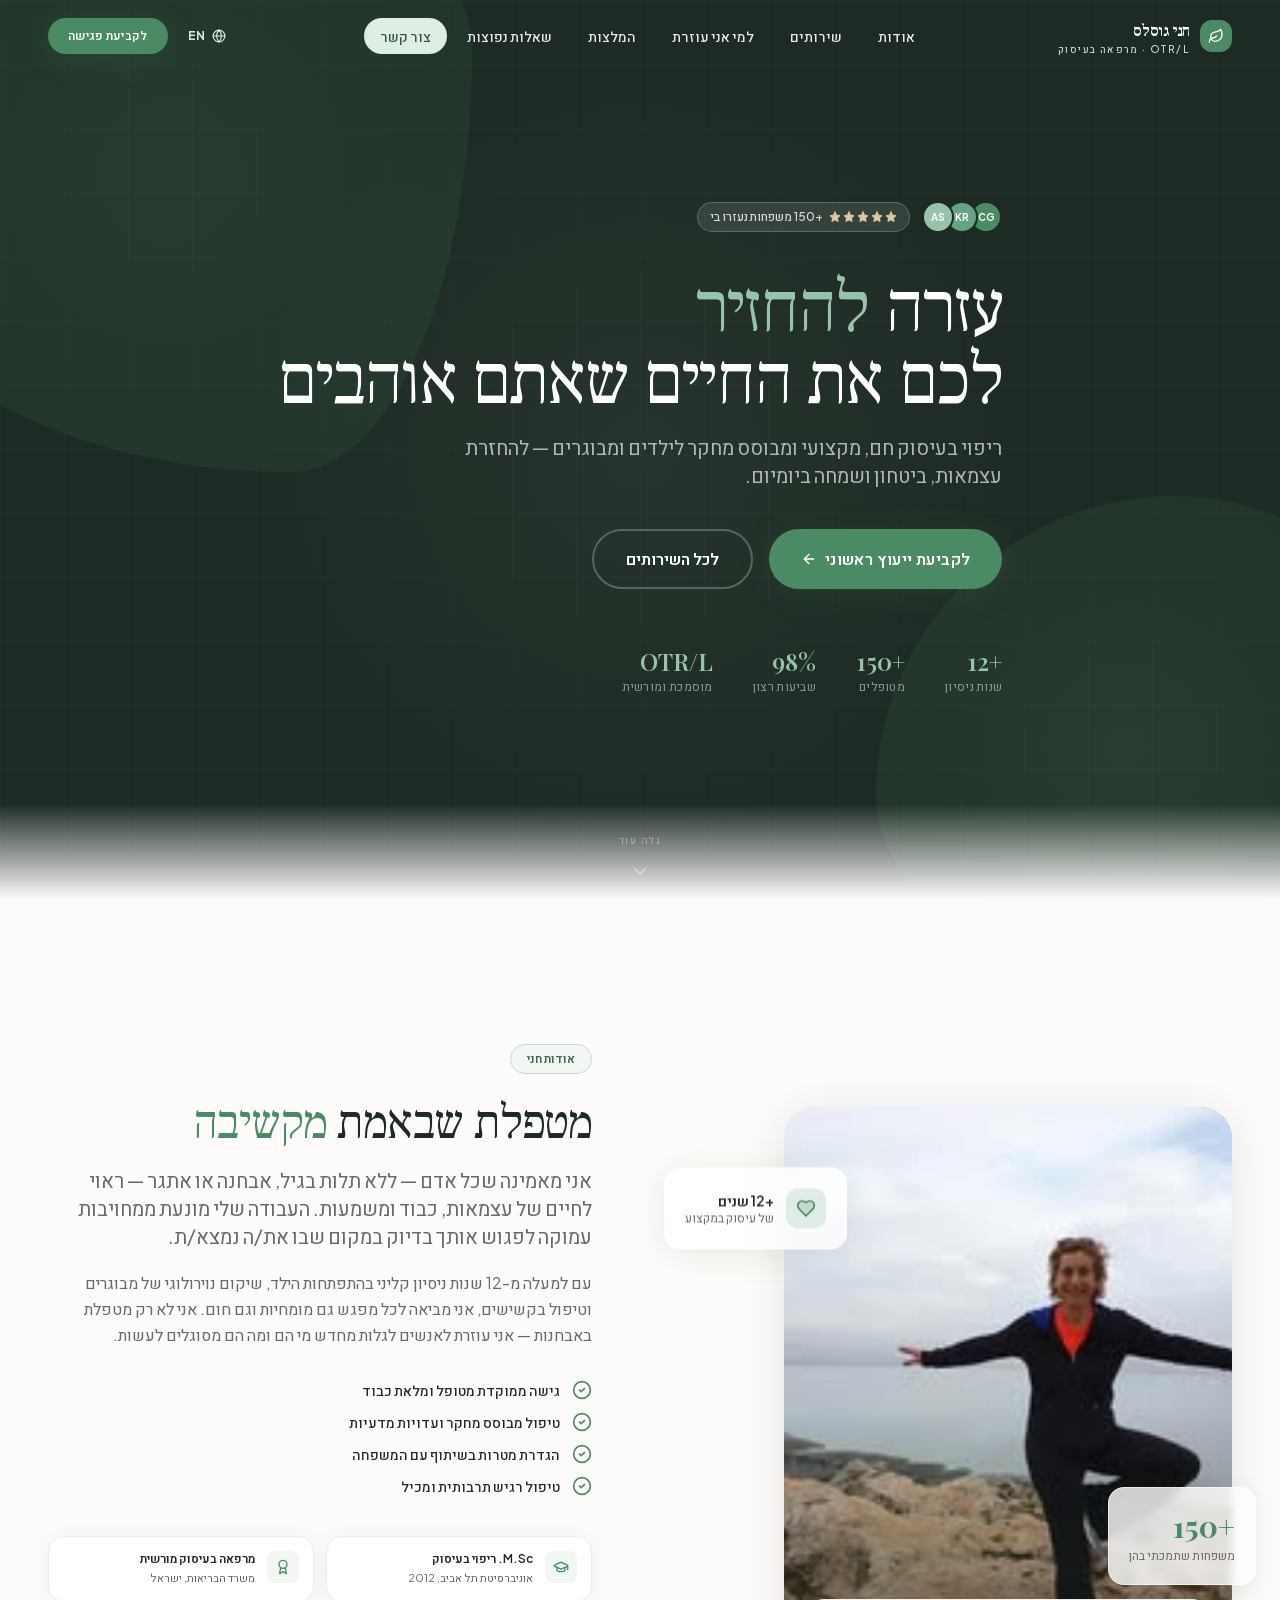
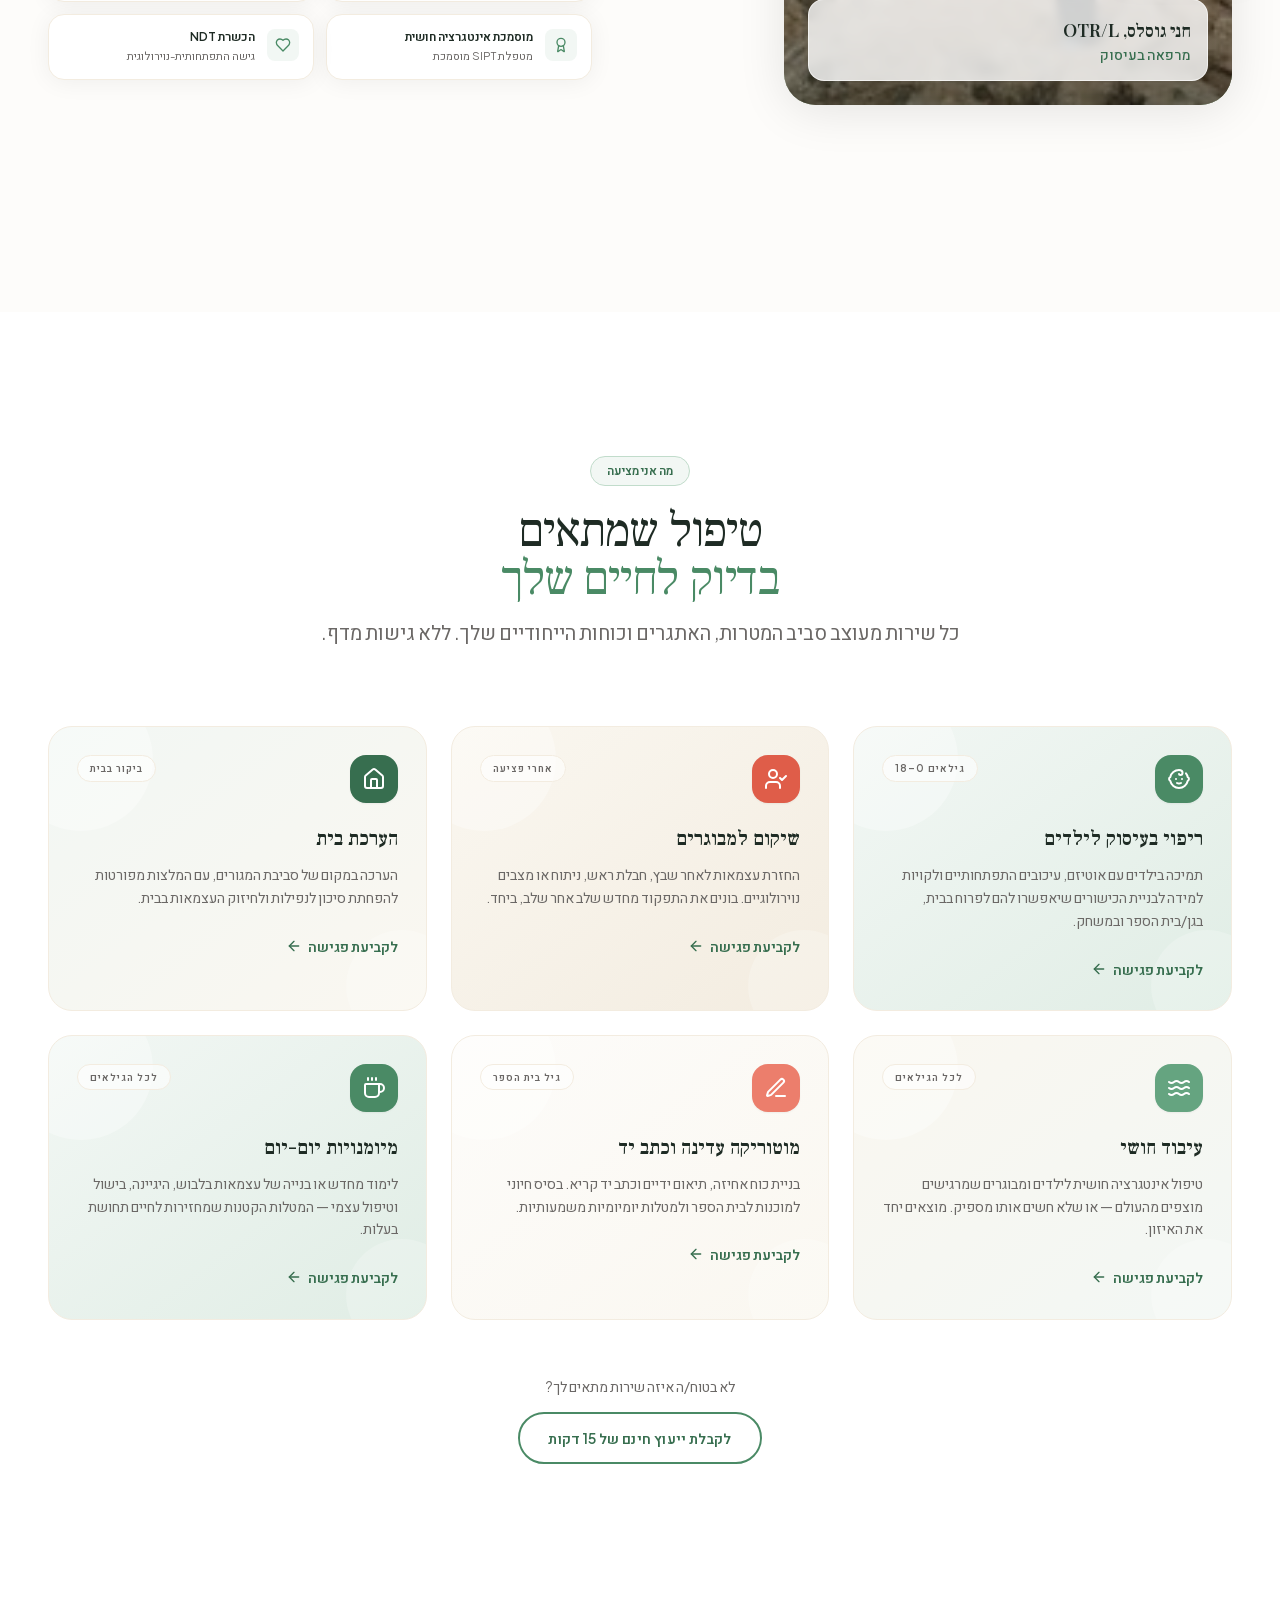
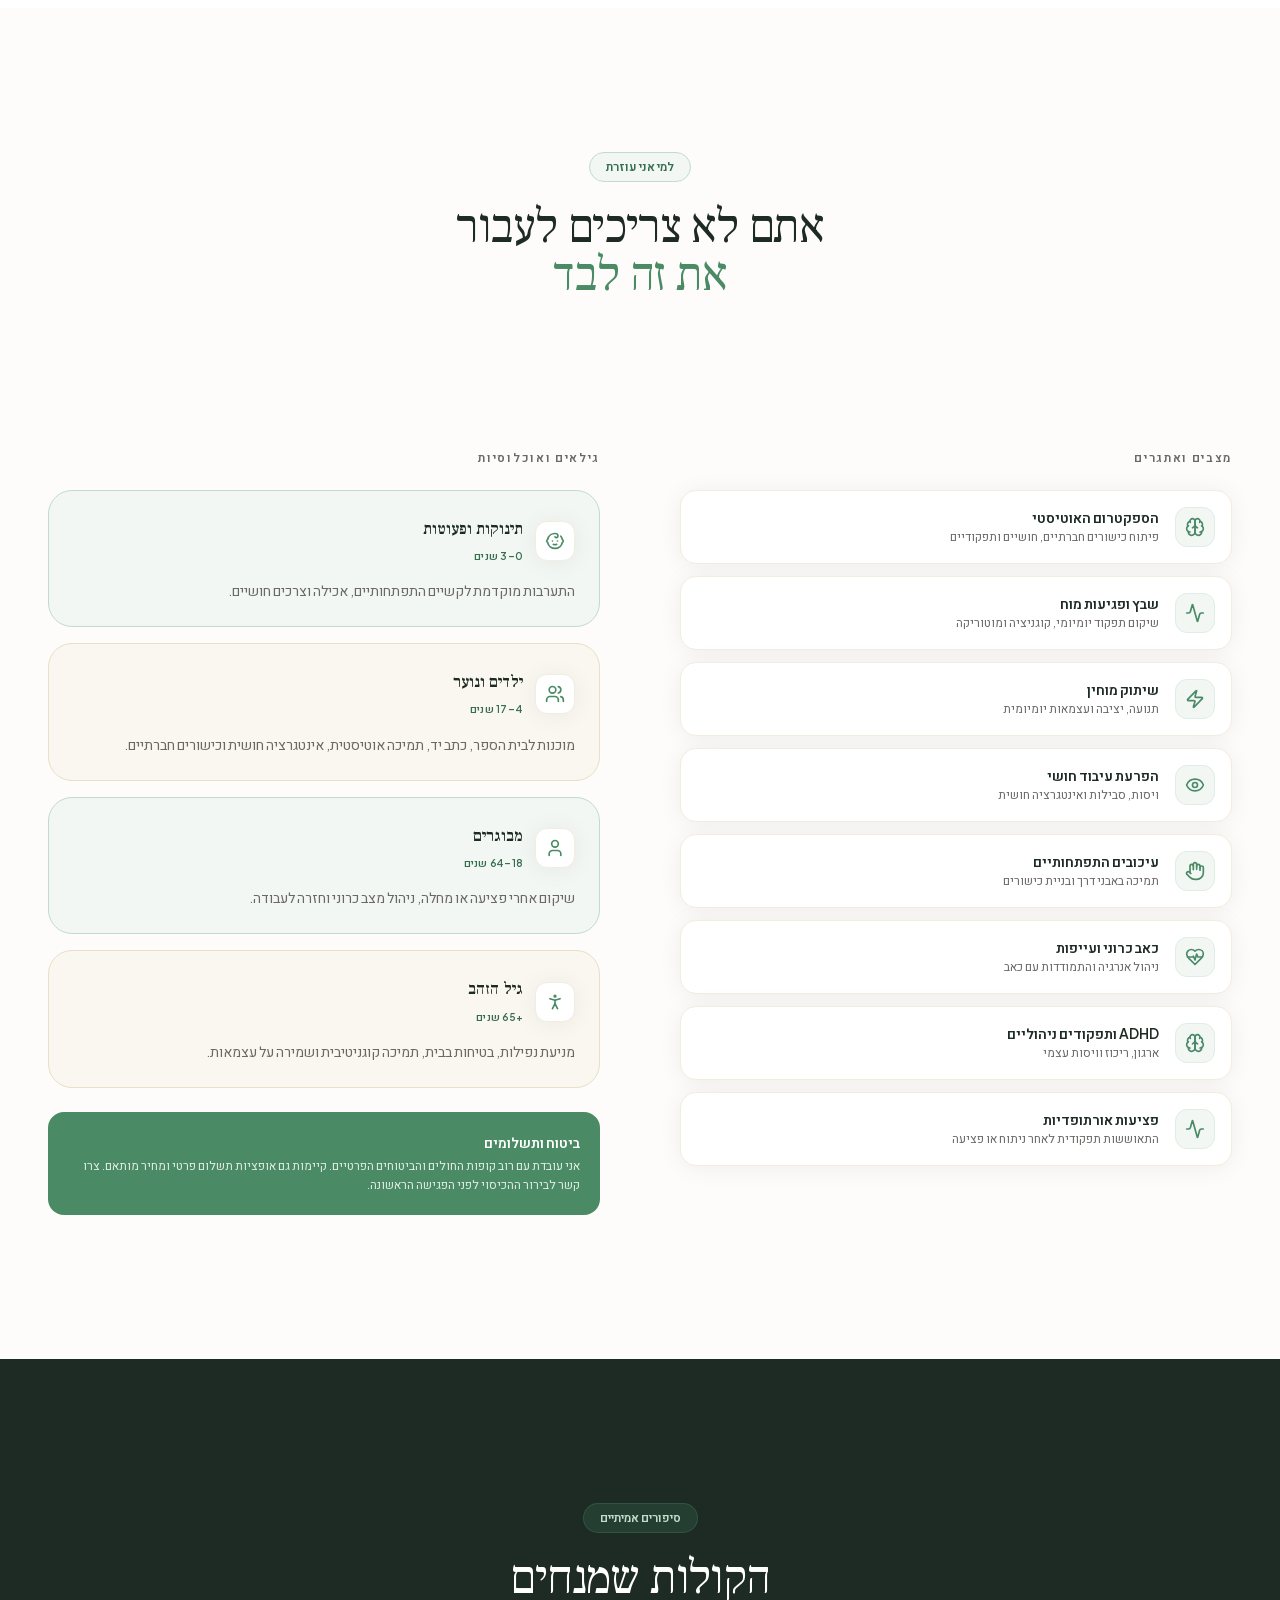
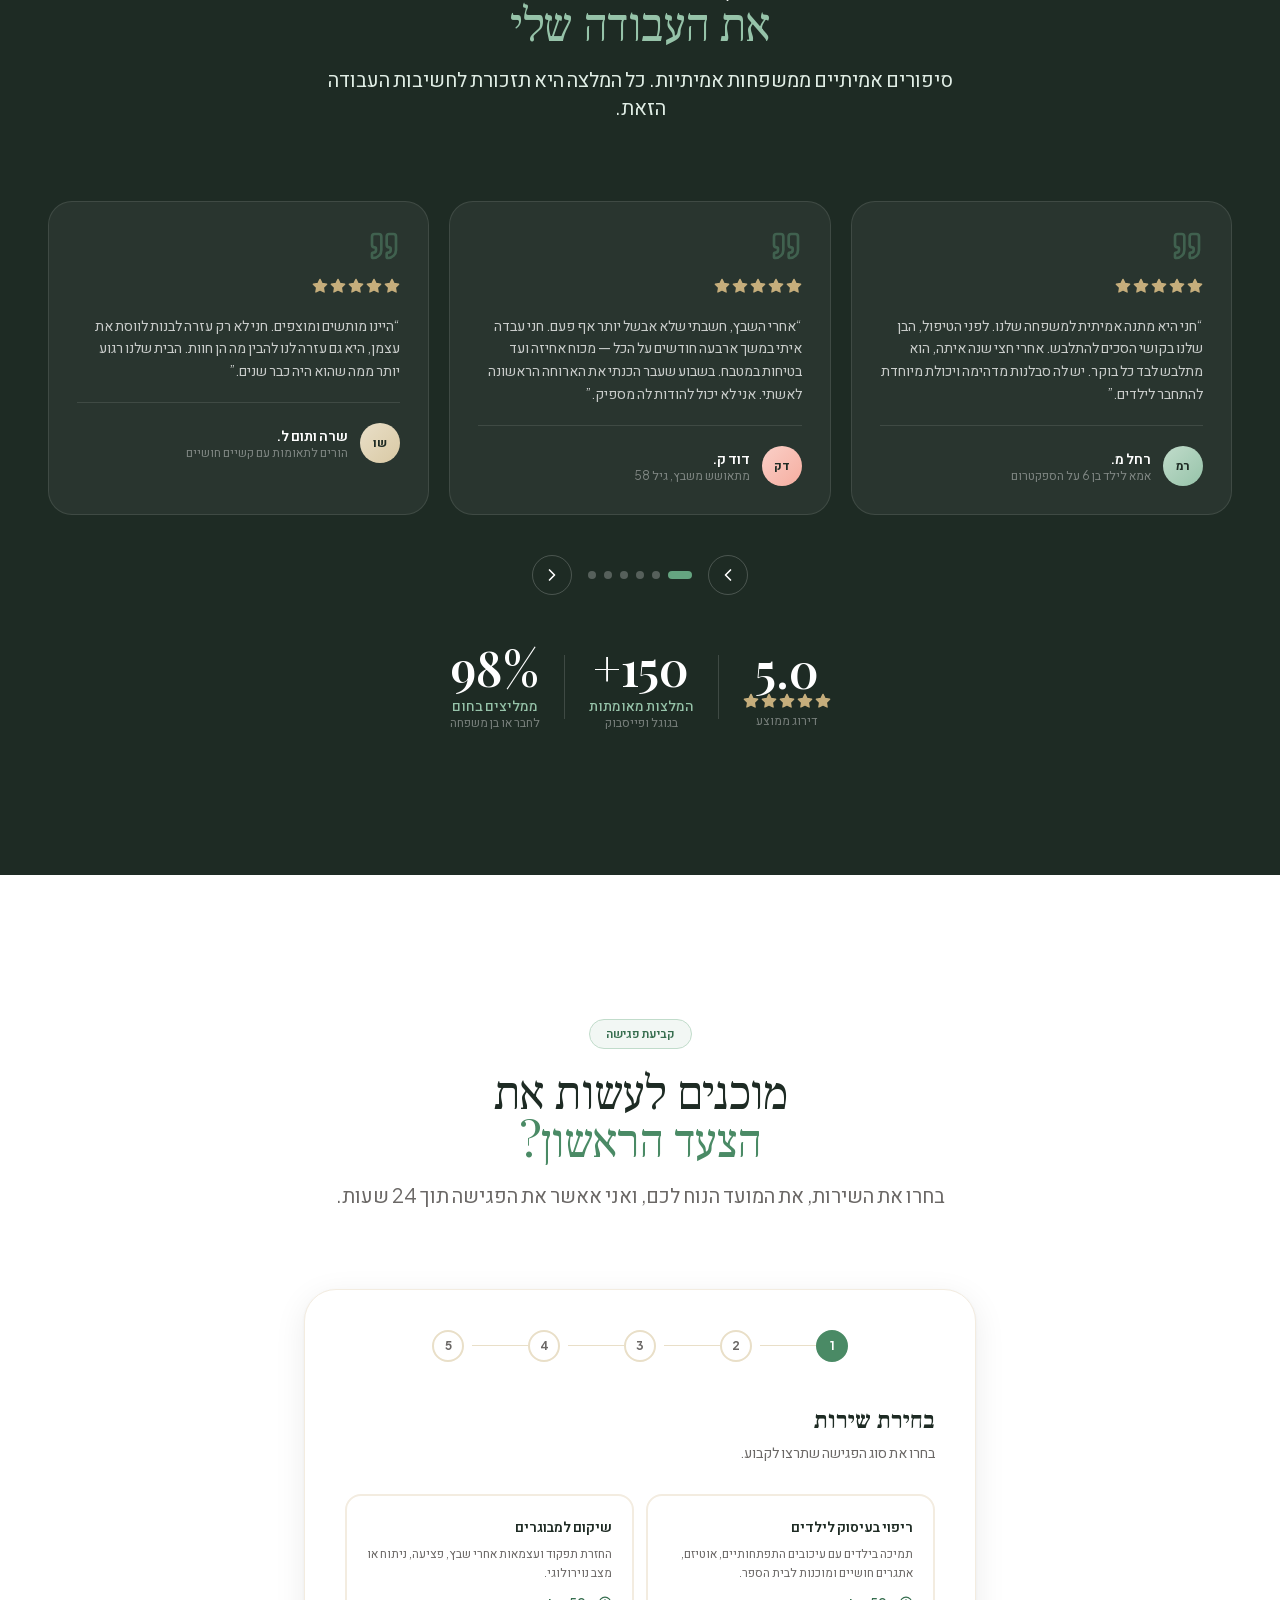
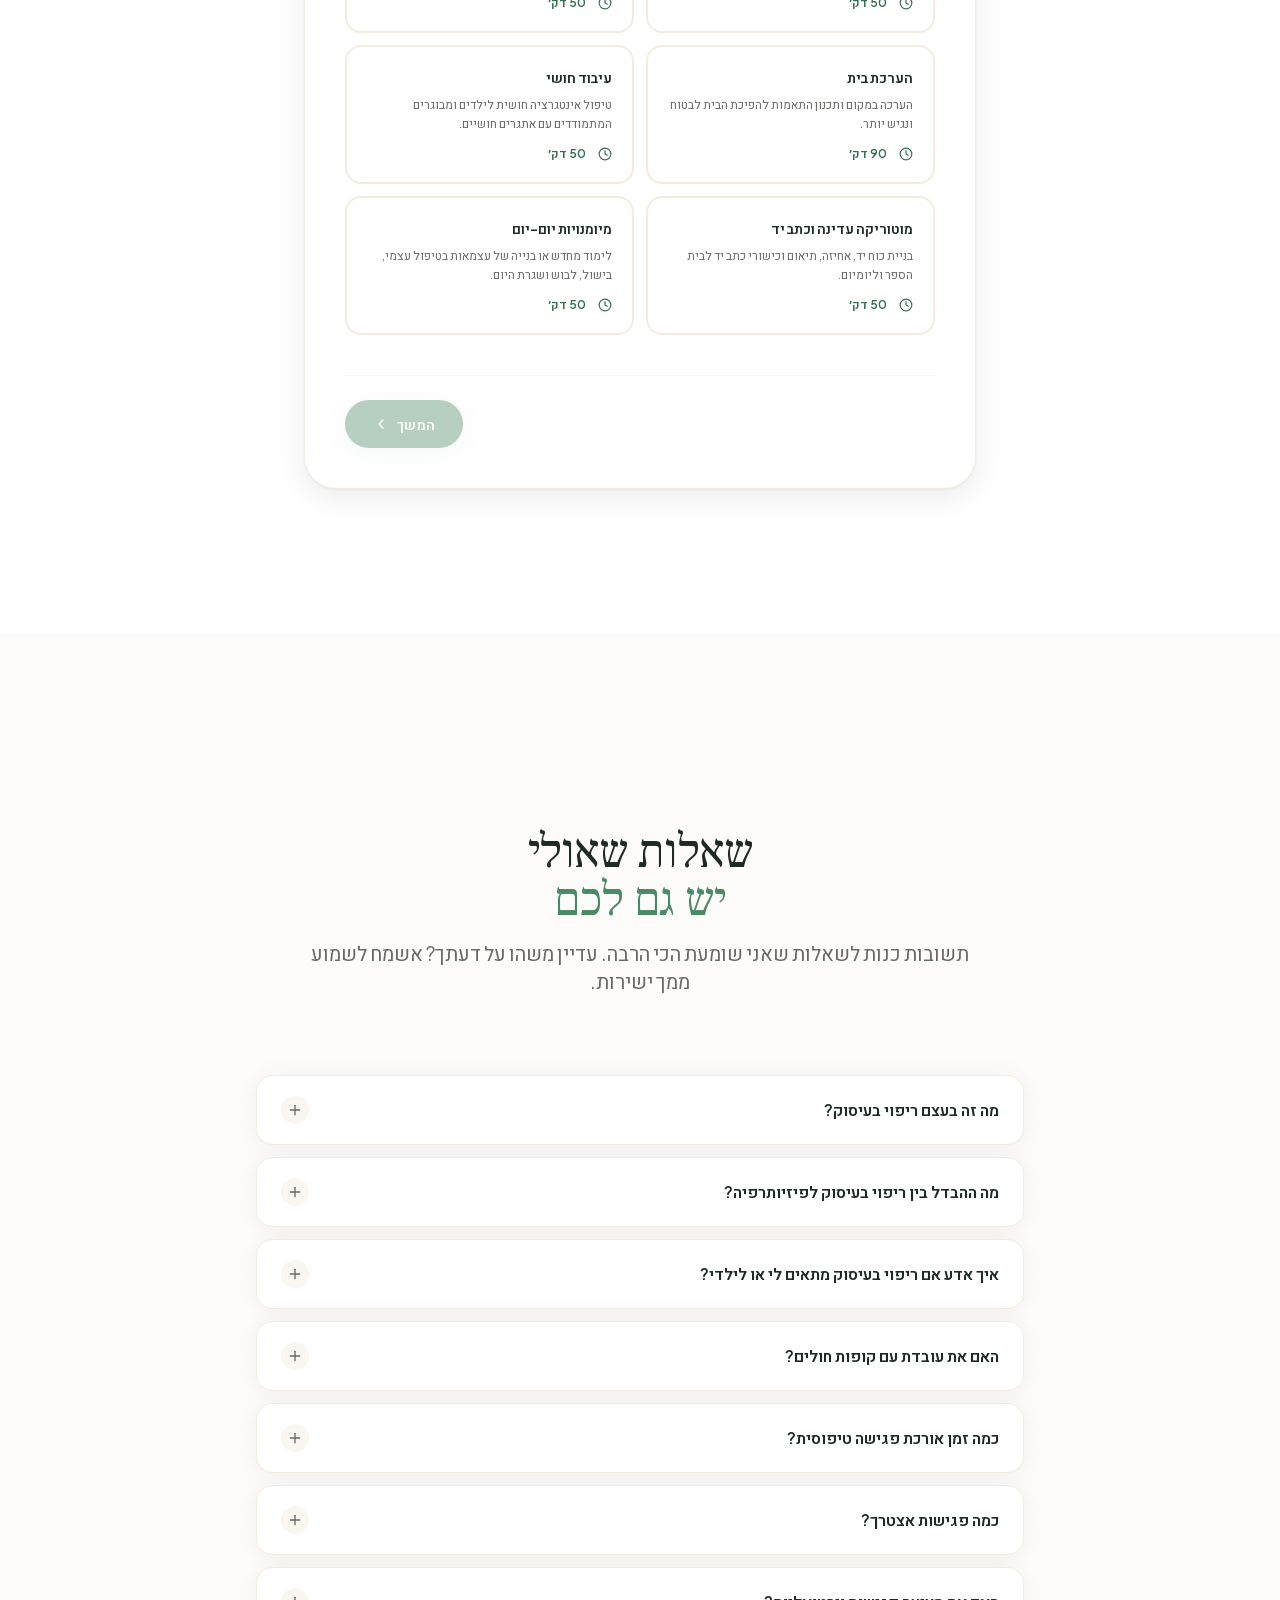
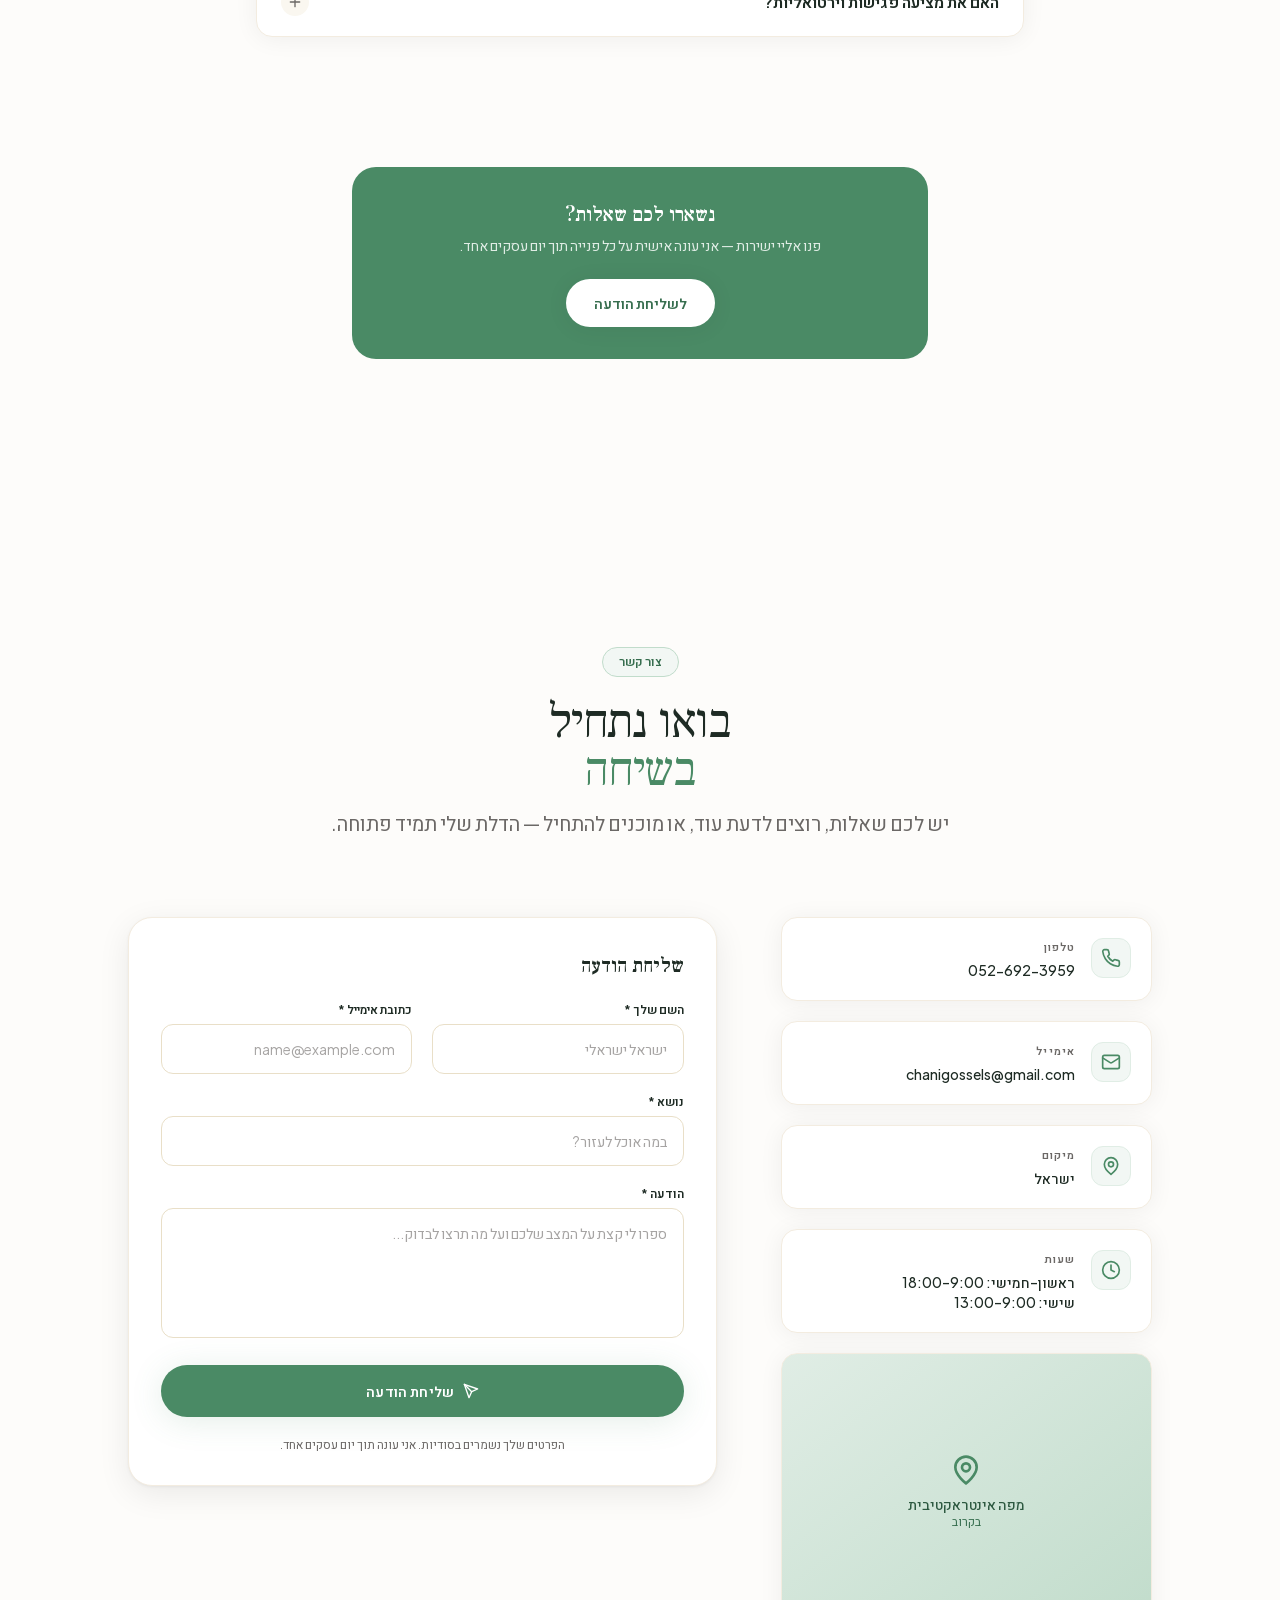
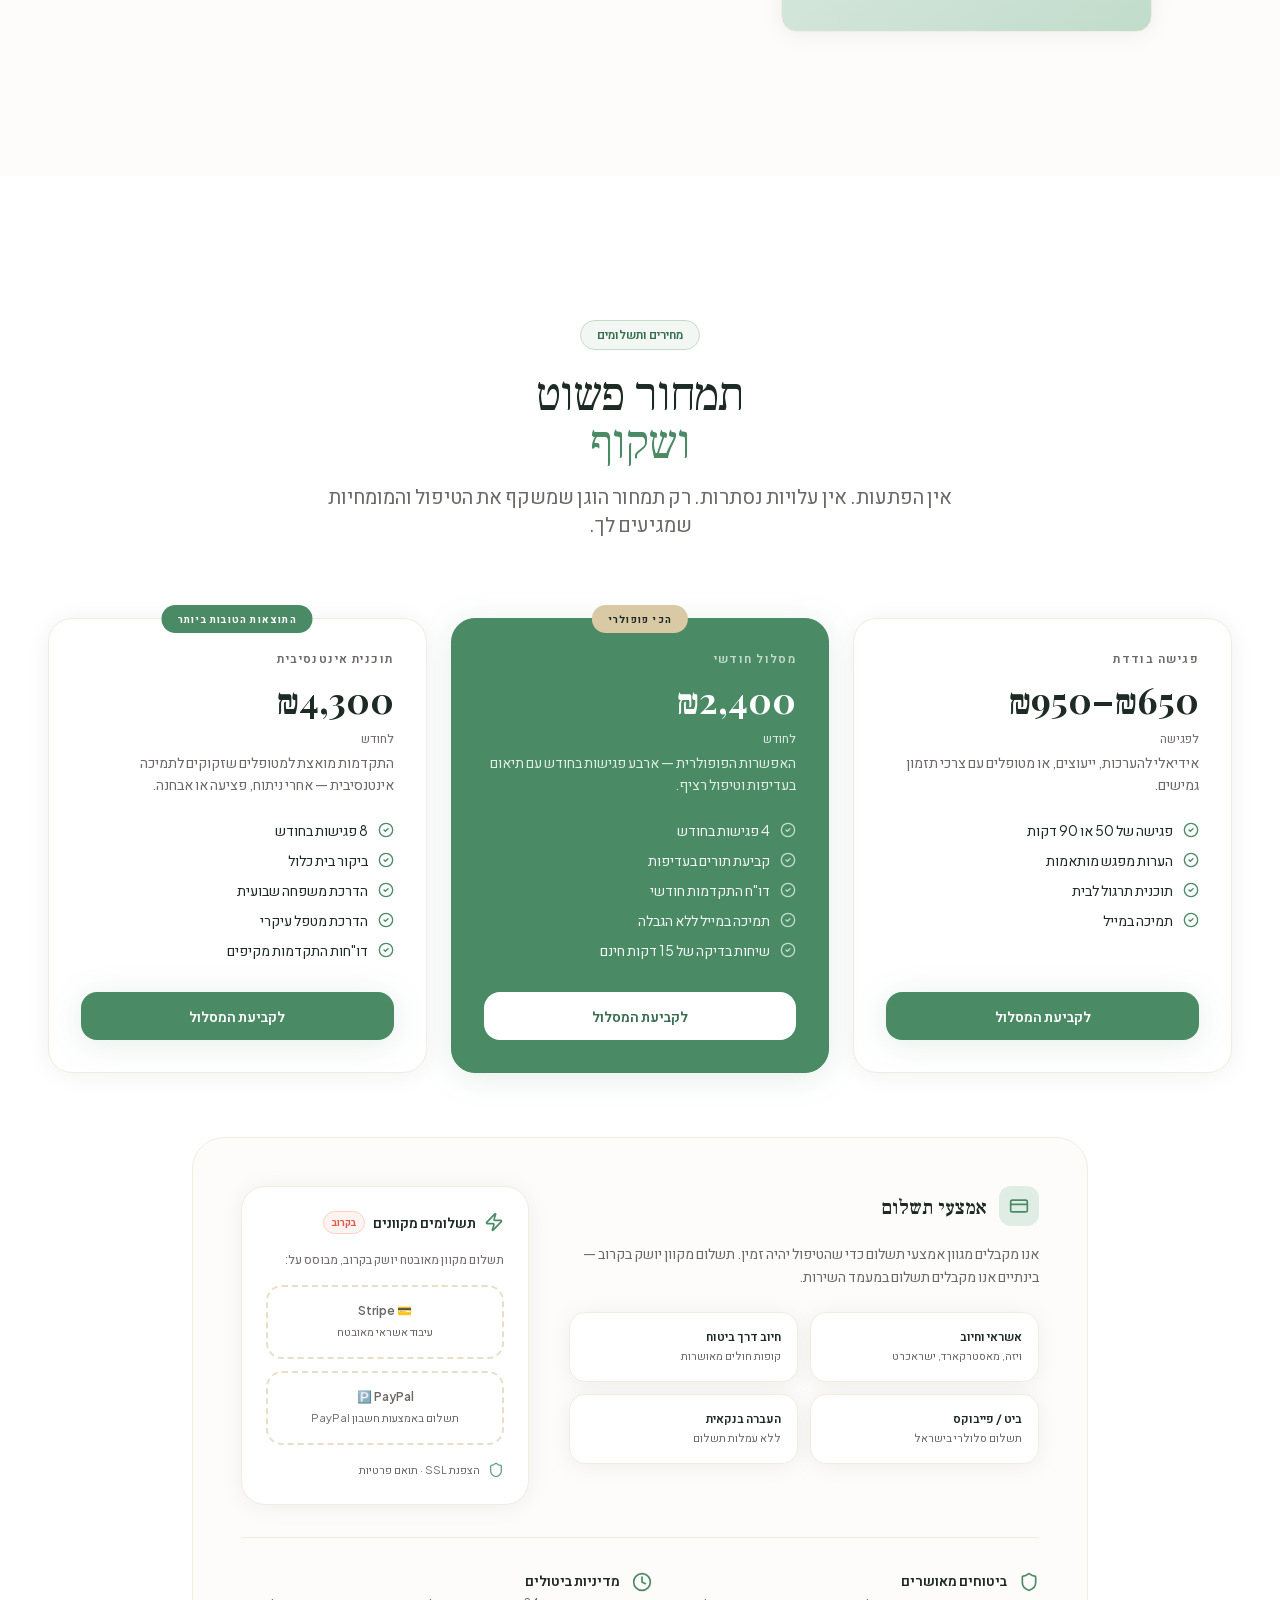
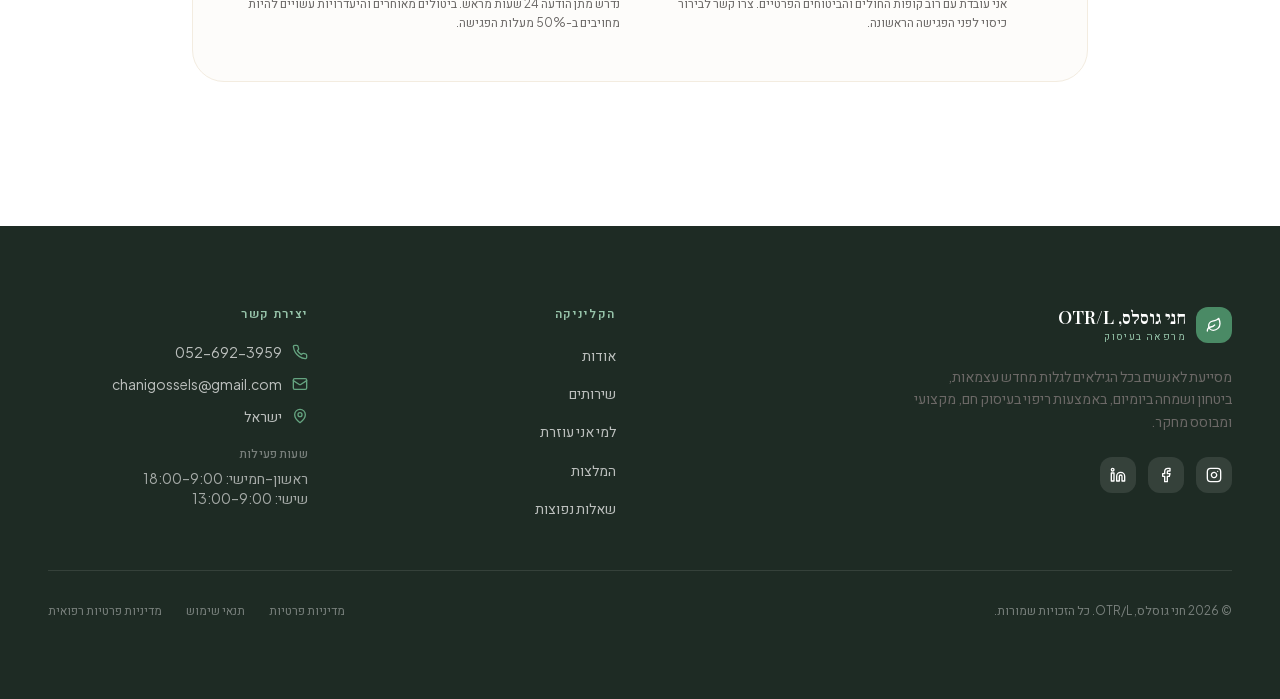
==== commit 5b559bc7: "Add files via upload" ====
--- a/index.html
+++ b/index.html
@@ -1,2 +1,2 @@
-<!DOCTYPE html><html lang="he" dir="rtl" class="__variable_745915 __variable_2392b8 __variable_24b76c __variable_9c9fce"><head><meta charSet="utf-8"/><meta name="viewport" content="width=device-width, initial-scale=1"/><link rel="stylesheet" href="/_next/static/css/98d1a6b50be79a62.css" data-precedence="next"/><link rel="stylesheet" href="/_next/static/css/419cc11ba7af727c.css" data-precedence="next"/><link rel="preload" as="script" fetchPriority="low" href="/_next/static/chunks/webpack-978b318e55b15591.js"/><script src="/_next/static/chunks/fd9d1056-00bb33a35b5f8051.js" async=""></script><script src="/_next/static/chunks/23-67302c115777db21.js" async=""></script><script src="/_next/static/chunks/main-app-616c7e4fdebdd132.js" async=""></script><script src="/_next/static/chunks/711-89c81194ce8cc347.js" async=""></script><script src="/_next/static/chunks/590-c8e2a5e59a5b1eb1.js" async=""></script><script src="/_next/static/chunks/app/page-8f13b45babb7bc88.js" async=""></script><script src="/_next/static/chunks/app/layout-37649fce7bedd5fb.js" async=""></script><meta name="theme-color" content="#4a8a65"/><title>Chani Gossels, OTR/L | חני גוסלס - מרפאה בעיסוק</title><meta name="description" content="Compassionate, evidence-based occupational therapy in Israel. ריפוי בעיסוק חם ומקצועי לילדים ומבוגרים בישראל."/><meta name="author" content="Chani Gossels, OTR/L"/><meta name="keywords" content="occupational therapist,OT,Israel,ריפוי בעיסוק,מרפאה בעיסוק,Chani Gossels,חני גוסלס"/><meta name="robots" content="index, follow"/><meta property="og:title" content="Chani Gossels, OTR/L | Occupational Therapist"/><meta property="og:description" content="Helping individuals of all ages reclaim independence, confidence, and joy."/><meta property="og:locale" content="he_IL"/><meta property="og:locale:alternate" content="en_US"/><meta property="og:type" content="website"/><meta name="twitter:card" content="summary"/><meta name="twitter:title" content="Chani Gossels, OTR/L | Occupational Therapist"/><meta name="twitter:description" content="Helping individuals of all ages reclaim independence, confidence, and joy."/><link rel="icon" href="/icon.svg?2260db845d65d9ea" type="image/svg+xml" sizes="any"/><script src="/_next/static/chunks/polyfills-78c92fac7aa8fdd8.js" noModule=""></script></head><body><header class="fixed top-0 left-0 right-0 z-50 transition-all duration-500 bg-transparent" style="transform:translateY(-80px)"><div class="container-base"><div class="flex items-center justify-between h-[72px]"><button class="flex items-center gap-2.5 group" aria-label="Home"><span class="w-8 h-8 rounded-xl bg-sage-500 flex items-center justify-center group-hover:bg-sage-600 transition-colors shrink-0"><svg xmlns="http://www.w3.org/2000/svg" width="24" height="24" viewBox="0 0 24 24" fill="none" stroke="currentColor" stroke-width="2" stroke-linecap="round" stroke-linejoin="round" class="lucide lucide-leaf w-4 h-4 text-white"><path d="M11 20A7 7 0 0 1 9.8 6.1C15.5 5 17 4.48 19 2c1 2 2 4.18 2 8 0 5.5-4.78 10-10 10Z"></path><path d="M2 21c0-3 1.85-5.36 5.08-6C9.5 14.52 12 13 13 12"></path></svg></span><div class="flex flex-col leading-none text-start"><span class="font-display font-semibold text-base tracking-tight transition-colors text-white">חני גוסלס</span><span class="text-[10px] tracking-[0.14em] font-medium transition-colors mt-0.5 text-sage-200">OTR/L<!-- --> · <!-- -->מרפאה בעיסוק</span></div></button><nav class="hidden lg:flex items-center gap-1"><button class="px-4 py-2 rounded-full text-sm font-medium transition-all duration-200 text-white/90 hover:text-white hover:bg-white/10">אודות</button><button class="px-4 py-2 rounded-full text-sm font-medium transition-all duration-200 text-white/90 hover:text-white hover:bg-white/10">שירותים</button><button class="px-4 py-2 rounded-full text-sm font-medium transition-all duration-200 text-white/90 hover:text-white hover:bg-white/10">למי אני עוזרת</button><button class="px-4 py-2 rounded-full text-sm font-medium transition-all duration-200 text-white/90 hover:text-white hover:bg-white/10">המלצות</button><button class="px-4 py-2 rounded-full text-sm font-medium transition-all duration-200 text-white/90 hover:text-white hover:bg-white/10">שאלות נפוצות</button><button class="px-4 py-2 rounded-full text-sm font-medium transition-all duration-200 text-white/90 hover:text-white hover:bg-white/10">צור קשר</button></nav><div class="flex items-center gap-2"><button class="flex items-center gap-1.5 px-3 py-2 rounded-full text-xs font-bold tracking-wider transition-all text-white/85 hover:text-white hover:bg-white/10" aria-label="Toggle language"><svg xmlns="http://www.w3.org/2000/svg" width="24" height="24" viewBox="0 0 24 24" fill="none" stroke="currentColor" stroke-width="2" stroke-linecap="round" stroke-linejoin="round" class="lucide lucide-globe w-3.5 h-3.5"><circle cx="12" cy="12" r="10"></circle><path d="M12 2a14.5 14.5 0 0 0 0 20 14.5 14.5 0 0 0 0-20"></path><path d="M2 12h20"></path></svg>EN</button><button class="hidden sm:flex btn-primary text-xs px-5 py-2.5">לקביעת פגישה</button><button class="lg:hidden p-2 rounded-xl transition-colors text-white hover:bg-white/10" aria-label="Toggle menu"><svg xmlns="http://www.w3.org/2000/svg" width="24" height="24" viewBox="0 0 24 24" fill="none" stroke="currentColor" stroke-width="2" stroke-linecap="round" stroke-linejoin="round" class="lucide lucide-menu w-5 h-5"><line x1="4" x2="20" y1="12" y2="12"></line><line x1="4" x2="20" y1="6" y2="6"></line><line x1="4" x2="20" y1="18" y2="18"></line></svg></button></div></div></div></header><main><section id="hero" class="relative min-h-screen flex flex-col justify-center overflow-hidden bg-warm-dark"><div class="absolute inset-0 pointer-events-none overflow-hidden"><div class="absolute -top-32 -left-32 w-[600px] h-[600px] blob opacity-[0.18] animate-float" style="background:radial-gradient(circle, #4a8a65 0%, #2d5940 100%)"></div><div class="absolute -bottom-24 -right-24 w-[500px] h-[500px] blob opacity-[0.14] animate-float-delayed" style="background:radial-gradient(circle, #65a480 0%, #375b46 100%)"></div><div class="absolute top-1/2 left-1/2 -translate-x-1/2 -translate-y-1/2 w-[800px] h-[800px] opacity-[0.06]" style="background:radial-gradient(circle, #96c3a9 0%, transparent 70%)"></div><div class="absolute inset-0 opacity-[0.04]" style="background-image:linear-gradient(rgba(255,255,255,0.5) 1px, transparent 1px), linear-gradient(90deg, rgba(255,255,255,0.5) 1px, transparent 1px);background-size:64px 64px"></div></div><div class="container-base relative z-10 pt-28 pb-32 md:pb-40"><div class="max-w-4xl"><div class="flex items-center gap-3 mb-8" style="opacity:0;transform:translateY(20px)"><div class="flex -space-x-2 rtl:space-x-reverse"><div class="w-8 h-8 rounded-full border-2 border-warm-dark flex items-center justify-center text-[10px] font-bold text-white" style="background:#4a8a65">CG</div><div class="w-8 h-8 rounded-full border-2 border-warm-dark flex items-center justify-center text-[10px] font-bold text-white" style="background:#65a480">KR</div><div class="w-8 h-8 rounded-full border-2 border-warm-dark flex items-center justify-center text-[10px] font-bold text-white" style="background:#96c3a9">AS</div></div><div class="flex items-center gap-1.5 bg-white/10 border border-white/20 rounded-full px-3 py-1.5"><div class="flex gap-0.5"><svg xmlns="http://www.w3.org/2000/svg" width="24" height="24" viewBox="0 0 24 24" fill="none" stroke="currentColor" stroke-width="2" stroke-linecap="round" stroke-linejoin="round" class="lucide lucide-star w-3 h-3 fill-cream-400 text-cream-400"><polygon points="12 2 15.09 8.26 22 9.27 17 14.14 18.18 21.02 12 17.77 5.82 21.02 7 14.14 2 9.27 8.91 8.26 12 2"></polygon></svg><svg xmlns="http://www.w3.org/2000/svg" width="24" height="24" viewBox="0 0 24 24" fill="none" stroke="currentColor" stroke-width="2" stroke-linecap="round" stroke-linejoin="round" class="lucide lucide-star w-3 h-3 fill-cream-400 text-cream-400"><polygon points="12 2 15.09 8.26 22 9.27 17 14.14 18.18 21.02 12 17.77 5.82 21.02 7 14.14 2 9.27 8.91 8.26 12 2"></polygon></svg><svg xmlns="http://www.w3.org/2000/svg" width="24" height="24" viewBox="0 0 24 24" fill="none" stroke="currentColor" stroke-width="2" stroke-linecap="round" stroke-linejoin="round" class="lucide lucide-star w-3 h-3 fill-cream-400 text-cream-400"><polygon points="12 2 15.09 8.26 22 9.27 17 14.14 18.18 21.02 12 17.77 5.82 21.02 7 14.14 2 9.27 8.91 8.26 12 2"></polygon></svg><svg xmlns="http://www.w3.org/2000/svg" width="24" height="24" viewBox="0 0 24 24" fill="none" stroke="currentColor" stroke-width="2" stroke-linecap="round" stroke-linejoin="round" class="lucide lucide-star w-3 h-3 fill-cream-400 text-cream-400"><polygon points="12 2 15.09 8.26 22 9.27 17 14.14 18.18 21.02 12 17.77 5.82 21.02 7 14.14 2 9.27 8.91 8.26 12 2"></polygon></svg><svg xmlns="http://www.w3.org/2000/svg" width="24" height="24" viewBox="0 0 24 24" fill="none" stroke="currentColor" stroke-width="2" stroke-linecap="round" stroke-linejoin="round" class="lucide lucide-star w-3 h-3 fill-cream-400 text-cream-400"><polygon points="12 2 15.09 8.26 22 9.27 17 14.14 18.18 21.02 12 17.77 5.82 21.02 7 14.14 2 9.27 8.91 8.26 12 2"></polygon></svg></div><span class="text-xs text-white/80 font-medium">+150 משפחות נעזרו בי</span></div></div><div style="opacity:0;transform:translateY(28px)"><h1 class="heading-xl text-white mb-6">עזרה<!-- --> <em class="not-italic text-sage-300">להחזיר</em><br class="hidden sm:block"/> <!-- -->לכם את החיים שאתם אוהבים</h1></div><p class="text-lg sm:text-xl text-white/65 leading-relaxed max-w-xl mb-10" style="opacity:0;transform:translateY(20px)">ריפוי בעיסוק חם, מקצועי ומבוסס מחקר לילדים ומבוגרים — להחזרת עצמאות, ביטחון ושמחה ביומיום.</p><div class="flex flex-wrap gap-4" style="opacity:0;transform:translateY(16px)"><button class="btn-primary text-base px-8 py-4">לקביעת ייעוץ ראשוני<svg xmlns="http://www.w3.org/2000/svg" width="24" height="24" viewBox="0 0 24 24" fill="none" stroke="currentColor" stroke-width="2" stroke-linecap="round" stroke-linejoin="round" class="lucide lucide-arrow-right w-4 h-4 rtl-flip"><path d="M5 12h14"></path><path d="m12 5 7 7-7 7"></path></svg></button><button class="inline-flex items-center gap-2 border-2 border-white/25 text-white hover:bg-white/10 font-semibold text-base px-8 py-4 rounded-full transition-all duration-300 hover:-translate-y-0.5">לכל השירותים</button></div><div class="mt-14 flex flex-wrap gap-x-10 gap-y-4" style="opacity:0"><div><p class="text-2xl font-display font-semibold text-sage-300">+12</p><p class="text-xs text-white/50 mt-0.5 tracking-wide ">שנות ניסיון</p></div><div><p class="text-2xl font-display font-semibold text-sage-300">+150</p><p class="text-xs text-white/50 mt-0.5 tracking-wide ">מטופלים</p></div><div><p class="text-2xl font-display font-semibold text-sage-300">98%</p><p class="text-xs text-white/50 mt-0.5 tracking-wide ">שביעות רצון</p></div><div><p class="text-2xl font-display font-semibold text-sage-300">OTR/L</p><p class="text-xs text-white/50 mt-0.5 tracking-wide ">מוסמכת ומורשית</p></div></div></div></div><button class="absolute bottom-6 left-1/2 -translate-x-1/2 hidden md:[@media(min-height:760px)]:flex flex-col items-center gap-2 text-white/40 hover:text-white/70 transition-colors" aria-label="Scroll down" style="opacity:0"><span class="text-[10px] tracking-[0.15em] ">גלה עוד</span><div><svg xmlns="http://www.w3.org/2000/svg" width="24" height="24" viewBox="0 0 24 24" fill="none" stroke="currentColor" stroke-width="2" stroke-linecap="round" stroke-linejoin="round" class="lucide lucide-chevron-down w-5 h-5"><path d="m6 9 6 6 6-6"></path></svg></div></button><div class="absolute bottom-0 left-0 right-0 h-24 bg-gradient-to-t from-cream-50 to-transparent pointer-events-none"></div></section><section id="about" class="section-padding bg-cream-50"><div class="container-base"><div class="grid lg:grid-cols-2 gap-16 xl:gap-24 items-center"><div style="opacity:0;transform:translateX(-32px)"><div class="relative"><div class="relative rounded-4xl overflow-hidden aspect-[3/4] max-w-md mx-auto lg:mx-0 shadow-medium"><div class="absolute inset-0 bg-gradient-to-br from-sage-200 via-sage-300 to-sage-500"></div><div class="absolute inset-0 flex flex-col items-center justify-center gap-4"><div class="w-28 h-28 rounded-full bg-white/30 backdrop-blur-sm flex items-center justify-center"><span class="font-display text-4xl font-semibold text-white">חג</span></div><p class="text-white/70 text-sm font-medium tracking-wide">התמונה שלך כאן</p></div><div class="absolute inset-0 bg-gradient-to-t from-warm-dark/30 via-transparent to-transparent"></div><div class="absolute bottom-6 left-6 right-6"><div class="glass-card p-4 rounded-2xl"><p class="font-display font-semibold text-warm-dark text-lg">חני גוסלס<!-- -->, <!-- -->OTR/L</p><p class="text-sage-600 text-sm font-medium">מרפאה בעיסוק</p></div></div></div><div class="absolute end-[-1.5rem] top-16 glass-card p-5 rounded-2xl shadow-warm hidden lg:block"><div class="flex items-center gap-3"><div class="w-10 h-10 rounded-xl bg-sage-100 flex items-center justify-center"><svg xmlns="http://www.w3.org/2000/svg" width="24" height="24" viewBox="0 0 24 24" fill="none" stroke="currentColor" stroke-width="2" stroke-linecap="round" stroke-linejoin="round" class="lucide lucide-heart w-5 h-5 text-sage-500 fill-sage-200"><path d="M19 14c1.49-1.46 3-3.21 3-5.5A5.5 5.5 0 0 0 16.5 3c-1.76 0-3 .5-4.5 2-1.5-1.5-2.74-2-4.5-2A5.5 5.5 0 0 0 2 8.5c0 2.3 1.5 4.05 3 5.5l7 7Z"></path></svg></div><div><p class="text-warm-dark font-semibold text-sm">+12 שנים</p><p class="text-warm-gray text-xs">של עיסוק במקצוע</p></div></div></div><div class="absolute start-[-1.5rem] bottom-32 glass-card p-5 rounded-2xl shadow-soft hidden lg:block"><p class="text-3xl font-display font-bold text-sage-500">+150</p><p class="text-warm-gray text-xs mt-1">משפחות שתמכתי בהן</p></div></div></div><div><div style="opacity:0;transform:translateY(32px)"><span class="label-tag">אודות חני</span></div><div style="opacity:0;transform:translateY(32px)"><h2 class="heading-lg text-warm-dark mt-5 mb-6">מטפלת שבאמת<!-- --> <em class="not-italic text-sage-500">מקשיבה</em></h2></div><div style="opacity:0;transform:translateY(32px)"><p class="body-lg mb-5">אני מאמינה שכל אדם — ללא תלות בגיל, אבחנה או אתגר — ראוי לחיים של עצמאות, כבוד ומשמעות. העבודה שלי מונעת ממחויבות עמוקה לפגוש אותך בדיוק במקום שבו את/ה נמצא/ת.</p></div><div style="opacity:0;transform:translateY(32px)"><p class="text-base leading-relaxed text-warm-gray mb-8">עם למעלה מ-12 שנות ניסיון קליני בהתפתחות הילד, שיקום נוירולוגי של מבוגרים וטיפול בקשישים, אני מביאה לכל מפגש גם מומחיות וגם חום. אני לא רק מטפלת באבחנות — אני עוזרת לאנשים לגלות מחדש מי הם ומה הם מסוגלים לעשות.</p></div><div style="opacity:0;transform:translateY(32px)"><ul class="space-y-3 mb-10"><li class="flex items-center gap-3"><svg xmlns="http://www.w3.org/2000/svg" width="24" height="24" viewBox="0 0 24 24" fill="none" stroke="currentColor" stroke-width="2" stroke-linecap="round" stroke-linejoin="round" class="lucide lucide-circle-check w-5 h-5 text-sage-500 shrink-0"><circle cx="12" cy="12" r="10"></circle><path d="m9 12 2 2 4-4"></path></svg><span class="text-sm text-warm-dark font-medium">גישה ממוקדת מטופל ומלאת כבוד</span></li><li class="flex items-center gap-3"><svg xmlns="http://www.w3.org/2000/svg" width="24" height="24" viewBox="0 0 24 24" fill="none" stroke="currentColor" stroke-width="2" stroke-linecap="round" stroke-linejoin="round" class="lucide lucide-circle-check w-5 h-5 text-sage-500 shrink-0"><circle cx="12" cy="12" r="10"></circle><path d="m9 12 2 2 4-4"></path></svg><span class="text-sm text-warm-dark font-medium">טיפול מבוסס מחקר ועדויות מדעיות</span></li><li class="flex items-center gap-3"><svg xmlns="http://www.w3.org/2000/svg" width="24" height="24" viewBox="0 0 24 24" fill="none" stroke="currentColor" stroke-width="2" stroke-linecap="round" stroke-linejoin="round" class="lucide lucide-circle-check w-5 h-5 text-sage-500 shrink-0"><circle cx="12" cy="12" r="10"></circle><path d="m9 12 2 2 4-4"></path></svg><span class="text-sm text-warm-dark font-medium">הגדרת מטרות בשיתוף עם המשפחה</span></li><li class="flex items-center gap-3"><svg xmlns="http://www.w3.org/2000/svg" width="24" height="24" viewBox="0 0 24 24" fill="none" stroke="currentColor" stroke-width="2" stroke-linecap="round" stroke-linejoin="round" class="lucide lucide-circle-check w-5 h-5 text-sage-500 shrink-0"><circle cx="12" cy="12" r="10"></circle><path d="m9 12 2 2 4-4"></path></svg><span class="text-sm text-warm-dark font-medium">טיפול רגיש תרבותית ומכיל</span></li></ul></div><div style="opacity:0;transform:translateY(32px)"><div class="grid grid-cols-1 sm:grid-cols-2 gap-3 mb-10"><div class="flex items-start gap-3 p-3.5 rounded-2xl bg-white border border-cream-200 shadow-soft"><div class="w-8 h-8 rounded-lg bg-sage-50 flex items-center justify-center shrink-0"><svg xmlns="http://www.w3.org/2000/svg" width="24" height="24" viewBox="0 0 24 24" fill="none" stroke="currentColor" stroke-width="2" stroke-linecap="round" stroke-linejoin="round" class="lucide lucide-graduation-cap w-4 h-4 text-sage-500"><path d="M21.42 10.922a1 1 0 0 0-.019-1.838L12.83 5.18a2 2 0 0 0-1.66 0L2.6 9.08a1 1 0 0 0 0 1.832l8.57 3.908a2 2 0 0 0 1.66 0z"></path><path d="M22 10v6"></path><path d="M6 12.5V16a6 3 0 0 0 12 0v-3.5"></path></svg></div><div><p class="text-xs font-semibold text-warm-dark">M.Sc. ריפוי בעיסוק</p><p class="text-[11px] text-warm-gray mt-0.5">אוניברסיטת תל אביב, 2012</p></div></div><div class="flex items-start gap-3 p-3.5 rounded-2xl bg-white border border-cream-200 shadow-soft"><div class="w-8 h-8 rounded-lg bg-sage-50 flex items-center justify-center shrink-0"><svg xmlns="http://www.w3.org/2000/svg" width="24" height="24" viewBox="0 0 24 24" fill="none" stroke="currentColor" stroke-width="2" stroke-linecap="round" stroke-linejoin="round" class="lucide lucide-award w-4 h-4 text-sage-500"><path d="m15.477 12.89 1.515 8.526a.5.5 0 0 1-.81.47l-3.58-2.687a1 1 0 0 0-1.197 0l-3.586 2.686a.5.5 0 0 1-.81-.469l1.514-8.526"></path><circle cx="12" cy="8" r="6"></circle></svg></div><div><p class="text-xs font-semibold text-warm-dark">מרפאה בעיסוק מורשית</p><p class="text-[11px] text-warm-gray mt-0.5">משרד הבריאות, ישראל</p></div></div><div class="flex items-start gap-3 p-3.5 rounded-2xl bg-white border border-cream-200 shadow-soft"><div class="w-8 h-8 rounded-lg bg-sage-50 flex items-center justify-center shrink-0"><svg xmlns="http://www.w3.org/2000/svg" width="24" height="24" viewBox="0 0 24 24" fill="none" stroke="currentColor" stroke-width="2" stroke-linecap="round" stroke-linejoin="round" class="lucide lucide-award w-4 h-4 text-sage-500"><path d="m15.477 12.89 1.515 8.526a.5.5 0 0 1-.81.47l-3.58-2.687a1 1 0 0 0-1.197 0l-3.586 2.686a.5.5 0 0 1-.81-.469l1.514-8.526"></path><circle cx="12" cy="8" r="6"></circle></svg></div><div><p class="text-xs font-semibold text-warm-dark">מוסמכת אינטגרציה חושית</p><p class="text-[11px] text-warm-gray mt-0.5">מטפלת SIPT מוסמכת</p></div></div><div class="flex items-start gap-3 p-3.5 rounded-2xl bg-white border border-cream-200 shadow-soft"><div class="w-8 h-8 rounded-lg bg-sage-50 flex items-center justify-center shrink-0"><svg xmlns="http://www.w3.org/2000/svg" width="24" height="24" viewBox="0 0 24 24" fill="none" stroke="currentColor" stroke-width="2" stroke-linecap="round" stroke-linejoin="round" class="lucide lucide-heart w-4 h-4 text-sage-500"><path d="M19 14c1.49-1.46 3-3.21 3-5.5A5.5 5.5 0 0 0 16.5 3c-1.76 0-3 .5-4.5 2-1.5-1.5-2.74-2-4.5-2A5.5 5.5 0 0 0 2 8.5c0 2.3 1.5 4.05 3 5.5l7 7Z"></path></svg></div><div><p class="text-xs font-semibold text-warm-dark">הכשרת NDT</p><p class="text-[11px] text-warm-gray mt-0.5">גישה התפתחותית-נוירולוגית</p></div></div></div></div><div style="opacity:0;transform:translateY(32px)"><button class="btn-primary">בואו נתחיל בשיחה</button></div></div></div></div></section><section id="services" class="section-padding bg-white"><div class="container-base"><div class="text-center mb-14 lg:mb-20"><div style="opacity:0;transform:translateY(32px)"><span class="label-tag">מה אני מציעה</span></div><div style="opacity:0;transform:translateY(32px)"><h2 class="heading-lg mt-4 text-warm-dark">טיפול שמתאים<br/><em class="not-italic text-sage-500">בדיוק לחיים שלך</em></h2></div><div style="opacity:0;transform:translateY(32px)"><p class="body-lg mt-5 max-w-2xl mx-auto">כל שירות מעוצב סביב המטרות, האתגרים וכוחות הייחודיים שלך. ללא גישות מדף.</p></div></div><div class="grid sm:grid-cols-2 lg:grid-cols-3 gap-6"><div style="opacity:0;transform:translateY(32px)"><div class="relative group rounded-3xl bg-gradient-to-br from-sage-50 to-sage-100 p-7 border border-cream-200 overflow-hidden cursor-pointer h-full flex flex-col"><div class="absolute -top-10 -end-10 w-36 h-36 rounded-full bg-white/30 group-hover:bg-white/40 transition-colors"></div><div class="absolute -bottom-8 -start-8 w-28 h-28 rounded-full bg-white/20"></div><div class="relative"><div class="flex items-start justify-between mb-5"><div class="w-12 h-12 rounded-2xl bg-sage-500 flex items-center justify-center shadow-sm"><svg xmlns="http://www.w3.org/2000/svg" width="24" height="24" viewBox="0 0 24 24" fill="none" stroke="currentColor" stroke-width="2" stroke-linecap="round" stroke-linejoin="round" class="lucide lucide-baby w-6 h-6 text-white"><path d="M9 12h.01"></path><path d="M15 12h.01"></path><path d="M10 16c.5.3 1.2.5 2 .5s1.5-.2 2-.5"></path><path d="M19 6.3a9 9 0 0 1 1.8 3.9 2 2 0 0 1 0 3.6 9 9 0 0 1-17.6 0 2 2 0 0 1 0-3.6A9 9 0 0 1 12 3c2 0 3.5 1.1 3.5 2.5s-.9 2.5-2 2.5c-.8 0-1.5-.4-1.5-1"></path></svg></div><span class="text-[10px] font-semibold tracking-[0.1em] text-warm-gray bg-white/60 border border-cream-200 rounded-full px-3 py-1">גילאים 0–18</span></div><h3 class="font-display text-xl font-semibold text-warm-dark mb-3">ריפוי בעיסוק לילדים</h3><p class="text-sm text-warm-gray leading-relaxed flex-1 mb-6">תמיכה בילדים עם אוטיזם, עיכובים התפתחותיים ולקויות למידה לבניית הכישורים שיאפשרו להם לפרוח בבית, בגן/בית הספר ובמשחק.</p><button class="inline-flex items-center gap-1.5 text-sage-600 font-semibold text-sm group-hover:gap-2.5 transition-all">לקביעת פגישה<svg xmlns="http://www.w3.org/2000/svg" width="24" height="24" viewBox="0 0 24 24" fill="none" stroke="currentColor" stroke-width="2" stroke-linecap="round" stroke-linejoin="round" class="lucide lucide-arrow-right w-4 h-4 rtl-flip"><path d="M5 12h14"></path><path d="m12 5 7 7-7 7"></path></svg></button></div></div></div><div style="opacity:0;transform:translateY(32px)"><div class="relative group rounded-3xl bg-gradient-to-br from-cream-100 to-cream-200 p-7 border border-cream-200 overflow-hidden cursor-pointer h-full flex flex-col"><div class="absolute -top-10 -end-10 w-36 h-36 rounded-full bg-white/30 group-hover:bg-white/40 transition-colors"></div><div class="absolute -bottom-8 -start-8 w-28 h-28 rounded-full bg-white/20"></div><div class="relative"><div class="flex items-start justify-between mb-5"><div class="w-12 h-12 rounded-2xl bg-clay-500 flex items-center justify-center shadow-sm"><svg xmlns="http://www.w3.org/2000/svg" width="24" height="24" viewBox="0 0 24 24" fill="none" stroke="currentColor" stroke-width="2" stroke-linecap="round" stroke-linejoin="round" class="lucide lucide-user-check w-6 h-6 text-white"><path d="M16 21v-2a4 4 0 0 0-4-4H6a4 4 0 0 0-4 4v2"></path><circle cx="9" cy="7" r="4"></circle><polyline points="16 11 18 13 22 9"></polyline></svg></div><span class="text-[10px] font-semibold tracking-[0.1em] text-warm-gray bg-white/60 border border-cream-200 rounded-full px-3 py-1">אחרי פציעה</span></div><h3 class="font-display text-xl font-semibold text-warm-dark mb-3">שיקום למבוגרים</h3><p class="text-sm text-warm-gray leading-relaxed flex-1 mb-6">החזרת עצמאות לאחר שבץ, חבלת ראש, ניתוח או מצבים נוירולוגיים. בונים את התפקוד מחדש שלב אחר שלב, ביחד.</p><button class="inline-flex items-center gap-1.5 text-sage-600 font-semibold text-sm group-hover:gap-2.5 transition-all">לקביעת פגישה<svg xmlns="http://www.w3.org/2000/svg" width="24" height="24" viewBox="0 0 24 24" fill="none" stroke="currentColor" stroke-width="2" stroke-linecap="round" stroke-linejoin="round" class="lucide lucide-arrow-right w-4 h-4 rtl-flip"><path d="M5 12h14"></path><path d="m12 5 7 7-7 7"></path></svg></button></div></div></div><div style="opacity:0;transform:translateY(32px)"><div class="relative group rounded-3xl bg-gradient-to-br from-sage-50 to-cream-100 p-7 border border-cream-200 overflow-hidden cursor-pointer h-full flex flex-col"><div class="absolute -top-10 -end-10 w-36 h-36 rounded-full bg-white/30 group-hover:bg-white/40 transition-colors"></div><div class="absolute -bottom-8 -start-8 w-28 h-28 rounded-full bg-white/20"></div><div class="relative"><div class="flex items-start justify-between mb-5"><div class="w-12 h-12 rounded-2xl bg-sage-600 flex items-center justify-center shadow-sm"><svg xmlns="http://www.w3.org/2000/svg" width="24" height="24" viewBox="0 0 24 24" fill="none" stroke="currentColor" stroke-width="2" stroke-linecap="round" stroke-linejoin="round" class="lucide lucide-house w-6 h-6 text-white"><path d="M15 21v-8a1 1 0 0 0-1-1h-4a1 1 0 0 0-1 1v8"></path><path d="M3 10a2 2 0 0 1 .709-1.528l7-5.999a2 2 0 0 1 2.582 0l7 5.999A2 2 0 0 1 21 10v9a2 2 0 0 1-2 2H5a2 2 0 0 1-2-2z"></path></svg></div><span class="text-[10px] font-semibold tracking-[0.1em] text-warm-gray bg-white/60 border border-cream-200 rounded-full px-3 py-1">ביקור בבית</span></div><h3 class="font-display text-xl font-semibold text-warm-dark mb-3">הערכת בית</h3><p class="text-sm text-warm-gray leading-relaxed flex-1 mb-6">הערכה במקום של סביבת המגורים, עם המלצות מפורטות להפחתת סיכון לנפילות ולחיזוק העצמאות בבית.</p><button class="inline-flex items-center gap-1.5 text-sage-600 font-semibold text-sm group-hover:gap-2.5 transition-all">לקביעת פגישה<svg xmlns="http://www.w3.org/2000/svg" width="24" height="24" viewBox="0 0 24 24" fill="none" stroke="currentColor" stroke-width="2" stroke-linecap="round" stroke-linejoin="round" class="lucide lucide-arrow-right w-4 h-4 rtl-flip"><path d="M5 12h14"></path><path d="m12 5 7 7-7 7"></path></svg></button></div></div></div><div style="opacity:0;transform:translateY(32px)"><div class="relative group rounded-3xl bg-gradient-to-br from-cream-100 to-sage-50 p-7 border border-cream-200 overflow-hidden cursor-pointer h-full flex flex-col"><div class="absolute -top-10 -end-10 w-36 h-36 rounded-full bg-white/30 group-hover:bg-white/40 transition-colors"></div><div class="absolute -bottom-8 -start-8 w-28 h-28 rounded-full bg-white/20"></div><div class="relative"><div class="flex items-start justify-between mb-5"><div class="w-12 h-12 rounded-2xl bg-sage-400 flex items-center justify-center shadow-sm"><svg xmlns="http://www.w3.org/2000/svg" width="24" height="24" viewBox="0 0 24 24" fill="none" stroke="currentColor" stroke-width="2" stroke-linecap="round" stroke-linejoin="round" class="lucide lucide-waves w-6 h-6 text-white"><path d="M2 6c.6.5 1.2 1 2.5 1C7 7 7 5 9.5 5c2.6 0 2.4 2 5 2 2.5 0 2.5-2 5-2 1.3 0 1.9.5 2.5 1"></path><path d="M2 12c.6.5 1.2 1 2.5 1 2.5 0 2.5-2 5-2 2.6 0 2.4 2 5 2 2.5 0 2.5-2 5-2 1.3 0 1.9.5 2.5 1"></path><path d="M2 18c.6.5 1.2 1 2.5 1 2.5 0 2.5-2 5-2 2.6 0 2.4 2 5 2 2.5 0 2.5-2 5-2 1.3 0 1.9.5 2.5 1"></path></svg></div><span class="text-[10px] font-semibold tracking-[0.1em] text-warm-gray bg-white/60 border border-cream-200 rounded-full px-3 py-1">לכל הגילאים</span></div><h3 class="font-display text-xl font-semibold text-warm-dark mb-3">עיבוד חושי</h3><p class="text-sm text-warm-gray leading-relaxed flex-1 mb-6">טיפול אינטגרציה חושית לילדים ומבוגרים שמרגישים מוצפים מהעולם — או שלא חשים אותו מספיק. מוצאים יחד את האיזון.</p><button class="inline-flex items-center gap-1.5 text-sage-600 font-semibold text-sm group-hover:gap-2.5 transition-all">לקביעת פגישה<svg xmlns="http://www.w3.org/2000/svg" width="24" height="24" viewBox="0 0 24 24" fill="none" stroke="currentColor" stroke-width="2" stroke-linecap="round" stroke-linejoin="round" class="lucide lucide-arrow-right w-4 h-4 rtl-flip"><path d="M5 12h14"></path><path d="m12 5 7 7-7 7"></path></svg></button></div></div></div><div style="opacity:0;transform:translateY(32px)"><div class="relative group rounded-3xl bg-gradient-to-br from-cream-50 to-cream-100 p-7 border border-cream-200 overflow-hidden cursor-pointer h-full flex flex-col"><div class="absolute -top-10 -end-10 w-36 h-36 rounded-full bg-white/30 group-hover:bg-white/40 transition-colors"></div><div class="absolute -bottom-8 -start-8 w-28 h-28 rounded-full bg-white/20"></div><div class="relative"><div class="flex items-start justify-between mb-5"><div class="w-12 h-12 rounded-2xl bg-clay-400 flex items-center justify-center shadow-sm"><svg xmlns="http://www.w3.org/2000/svg" width="24" height="24" viewBox="0 0 24 24" fill="none" stroke="currentColor" stroke-width="2" stroke-linecap="round" stroke-linejoin="round" class="lucide lucide-pen-line w-6 h-6 text-white"><path d="M12 20h9"></path><path d="M16.376 3.622a1 1 0 0 1 3.002 3.002L7.368 18.635a2 2 0 0 1-.855.506l-2.872.838a.5.5 0 0 1-.62-.62l.838-2.872a2 2 0 0 1 .506-.854z"></path></svg></div><span class="text-[10px] font-semibold tracking-[0.1em] text-warm-gray bg-white/60 border border-cream-200 rounded-full px-3 py-1">גיל בית הספר</span></div><h3 class="font-display text-xl font-semibold text-warm-dark mb-3">מוטוריקה עדינה וכתב יד</h3><p class="text-sm text-warm-gray leading-relaxed flex-1 mb-6">בניית כוח אחיזה, תיאום ידיים וכתב יד קריא. בסיס חיוני למוכנות לבית הספר ולמטלות יומיומיות משמעותיות.</p><button class="inline-flex items-center gap-1.5 text-sage-600 font-semibold text-sm group-hover:gap-2.5 transition-all">לקביעת פגישה<svg xmlns="http://www.w3.org/2000/svg" width="24" height="24" viewBox="0 0 24 24" fill="none" stroke="currentColor" stroke-width="2" stroke-linecap="round" stroke-linejoin="round" class="lucide lucide-arrow-right w-4 h-4 rtl-flip"><path d="M5 12h14"></path><path d="m12 5 7 7-7 7"></path></svg></button></div></div></div><div style="opacity:0;transform:translateY(32px)"><div class="relative group rounded-3xl bg-gradient-to-br from-sage-50 to-sage-100 p-7 border border-cream-200 overflow-hidden cursor-pointer h-full flex flex-col"><div class="absolute -top-10 -end-10 w-36 h-36 rounded-full bg-white/30 group-hover:bg-white/40 transition-colors"></div><div class="absolute -bottom-8 -start-8 w-28 h-28 rounded-full bg-white/20"></div><div class="relative"><div class="flex items-start justify-between mb-5"><div class="w-12 h-12 rounded-2xl bg-sage-500 flex items-center justify-center shadow-sm"><svg xmlns="http://www.w3.org/2000/svg" width="24" height="24" viewBox="0 0 24 24" fill="none" stroke="currentColor" stroke-width="2" stroke-linecap="round" stroke-linejoin="round" class="lucide lucide-coffee w-6 h-6 text-white"><path d="M10 2v2"></path><path d="M14 2v2"></path><path d="M16 8a1 1 0 0 1 1 1v8a4 4 0 0 1-4 4H7a4 4 0 0 1-4-4V9a1 1 0 0 1 1-1h14a4 4 0 1 1 0 8h-1"></path><path d="M6 2v2"></path></svg></div><span class="text-[10px] font-semibold tracking-[0.1em] text-warm-gray bg-white/60 border border-cream-200 rounded-full px-3 py-1">לכל הגילאים</span></div><h3 class="font-display text-xl font-semibold text-warm-dark mb-3">מיומנויות יום-יום</h3><p class="text-sm text-warm-gray leading-relaxed flex-1 mb-6">לימוד מחדש או בנייה של עצמאות בלבוש, היגיינה, בישול וטיפול עצמי — המטלות הקטנות שמחזירות לחיים תחושת בעלות.</p><button class="inline-flex items-center gap-1.5 text-sage-600 font-semibold text-sm group-hover:gap-2.5 transition-all">לקביעת פגישה<svg xmlns="http://www.w3.org/2000/svg" width="24" height="24" viewBox="0 0 24 24" fill="none" stroke="currentColor" stroke-width="2" stroke-linecap="round" stroke-linejoin="round" class="lucide lucide-arrow-right w-4 h-4 rtl-flip"><path d="M5 12h14"></path><path d="m12 5 7 7-7 7"></path></svg></button></div></div></div></div><div style="opacity:0;transform:translateY(32px)"><div class="mt-14 text-center"><p class="text-warm-gray text-sm mb-4">לא בטוח/ה איזה שירות מתאים לך?</p><button class="btn-outline">לקבלת ייעוץ חינם של 15 דקות</button></div></div></div></section><section id="who-i-help" class="section-padding bg-cream-50"><div class="container-base"><div class="text-center mb-14 lg:mb-20"><div style="opacity:0;transform:translateY(32px)"><span class="label-tag">למי אני עוזרת</span></div><div style="opacity:0;transform:translateY(32px)"><h2 class="heading-lg mt-4 text-warm-dark">אתם לא צריכים לעבור<br/><em class="not-italic text-sage-500">את זה לבד</em></h2></div><div style="opacity:0;transform:translateY(32px)"><p class="body-lg mt-5 max-w-2xl mx-auto">אני עובדת עם יחידים ומשפחות המתמודדים עם מגוון רחב של אתגרים. אם את/ה תוהה האם ריפוי בעיסוק יכול לעזור — סביר מאוד שכן.</p></div></div><div class="grid lg:grid-cols-2 gap-14 xl:gap-20 items-start"><div><div style="opacity:0;transform:translateY(32px)"><h3 class="text-xs font-semibold tracking-[0.14em] text-warm-gray mb-6">מצבים ואתגרים</h3></div><div class="space-y-3"><div style="opacity:0;transform:translateY(32px)"><div class="flex items-start gap-4 p-4 rounded-2xl bg-white border border-cream-200 shadow-soft hover:shadow-card hover:border-sage-200 transition-all duration-300 group"><div class="w-10 h-10 rounded-xl bg-sage-50 border border-sage-100 flex items-center justify-center shrink-0 group-hover:bg-sage-500 transition-colors"><svg xmlns="http://www.w3.org/2000/svg" width="24" height="24" viewBox="0 0 24 24" fill="none" stroke="currentColor" stroke-width="2" stroke-linecap="round" stroke-linejoin="round" class="lucide lucide-brain w-5 h-5 text-sage-500 group-hover:text-white transition-colors"><path d="M12 5a3 3 0 1 0-5.997.125 4 4 0 0 0-2.526 5.77 4 4 0 0 0 .556 6.588A4 4 0 1 0 12 18Z"></path><path d="M12 5a3 3 0 1 1 5.997.125 4 4 0 0 1 2.526 5.77 4 4 0 0 1-.556 6.588A4 4 0 1 1 12 18Z"></path><path d="M15 13a4.5 4.5 0 0 1-3-4 4.5 4.5 0 0 1-3 4"></path><path d="M17.599 6.5a3 3 0 0 0 .399-1.375"></path><path d="M6.003 5.125A3 3 0 0 0 6.401 6.5"></path><path d="M3.477 10.896a4 4 0 0 1 .585-.396"></path><path d="M19.938 10.5a4 4 0 0 1 .585.396"></path><path d="M6 18a4 4 0 0 1-1.967-.516"></path><path d="M19.967 17.484A4 4 0 0 1 18 18"></path></svg></div><div><p class="font-semibold text-warm-dark text-sm">הספקטרום האוטיסטי</p><p class="text-warm-gray text-xs mt-0.5">פיתוח כישורים חברתיים, חושיים ותפקודיים</p></div></div></div><div style="opacity:0;transform:translateY(32px)"><div class="flex items-start gap-4 p-4 rounded-2xl bg-white border border-cream-200 shadow-soft hover:shadow-card hover:border-sage-200 transition-all duration-300 group"><div class="w-10 h-10 rounded-xl bg-sage-50 border border-sage-100 flex items-center justify-center shrink-0 group-hover:bg-sage-500 transition-colors"><svg xmlns="http://www.w3.org/2000/svg" width="24" height="24" viewBox="0 0 24 24" fill="none" stroke="currentColor" stroke-width="2" stroke-linecap="round" stroke-linejoin="round" class="lucide lucide-activity w-5 h-5 text-sage-500 group-hover:text-white transition-colors"><path d="M22 12h-2.48a2 2 0 0 0-1.93 1.46l-2.35 8.36a.25.25 0 0 1-.48 0L9.24 2.18a.25.25 0 0 0-.48 0l-2.35 8.36A2 2 0 0 1 4.49 12H2"></path></svg></div><div><p class="font-semibold text-warm-dark text-sm">שבץ ופגיעות מוח</p><p class="text-warm-gray text-xs mt-0.5">שיקום תפקוד יומיומי, קוגניציה ומוטוריקה</p></div></div></div><div style="opacity:0;transform:translateY(32px)"><div class="flex items-start gap-4 p-4 rounded-2xl bg-white border border-cream-200 shadow-soft hover:shadow-card hover:border-sage-200 transition-all duration-300 group"><div class="w-10 h-10 rounded-xl bg-sage-50 border border-sage-100 flex items-center justify-center shrink-0 group-hover:bg-sage-500 transition-colors"><svg xmlns="http://www.w3.org/2000/svg" width="24" height="24" viewBox="0 0 24 24" fill="none" stroke="currentColor" stroke-width="2" stroke-linecap="round" stroke-linejoin="round" class="lucide lucide-zap w-5 h-5 text-sage-500 group-hover:text-white transition-colors"><path d="M4 14a1 1 0 0 1-.78-1.63l9.9-10.2a.5.5 0 0 1 .86.46l-1.92 6.02A1 1 0 0 0 13 10h7a1 1 0 0 1 .78 1.63l-9.9 10.2a.5.5 0 0 1-.86-.46l1.92-6.02A1 1 0 0 0 11 14z"></path></svg></div><div><p class="font-semibold text-warm-dark text-sm">שיתוק מוחין</p><p class="text-warm-gray text-xs mt-0.5">תנועה, יציבה ועצמאות יומיומית</p></div></div></div><div style="opacity:0;transform:translateY(32px)"><div class="flex items-start gap-4 p-4 rounded-2xl bg-white border border-cream-200 shadow-soft hover:shadow-card hover:border-sage-200 transition-all duration-300 group"><div class="w-10 h-10 rounded-xl bg-sage-50 border border-sage-100 flex items-center justify-center shrink-0 group-hover:bg-sage-500 transition-colors"><svg xmlns="http://www.w3.org/2000/svg" width="24" height="24" viewBox="0 0 24 24" fill="none" stroke="currentColor" stroke-width="2" stroke-linecap="round" stroke-linejoin="round" class="lucide lucide-eye w-5 h-5 text-sage-500 group-hover:text-white transition-colors"><path d="M2.062 12.348a1 1 0 0 1 0-.696 10.75 10.75 0 0 1 19.876 0 1 1 0 0 1 0 .696 10.75 10.75 0 0 1-19.876 0"></path><circle cx="12" cy="12" r="3"></circle></svg></div><div><p class="font-semibold text-warm-dark text-sm">הפרעת עיבוד חושי</p><p class="text-warm-gray text-xs mt-0.5">ויסות, סבילות ואינטגרציה חושית</p></div></div></div><div style="opacity:0;transform:translateY(32px)"><div class="flex items-start gap-4 p-4 rounded-2xl bg-white border border-cream-200 shadow-soft hover:shadow-card hover:border-sage-200 transition-all duration-300 group"><div class="w-10 h-10 rounded-xl bg-sage-50 border border-sage-100 flex items-center justify-center shrink-0 group-hover:bg-sage-500 transition-colors"><svg xmlns="http://www.w3.org/2000/svg" width="24" height="24" viewBox="0 0 24 24" fill="none" stroke="currentColor" stroke-width="2" stroke-linecap="round" stroke-linejoin="round" class="lucide lucide-hand w-5 h-5 text-sage-500 group-hover:text-white transition-colors"><path d="M18 11V6a2 2 0 0 0-2-2a2 2 0 0 0-2 2"></path><path d="M14 10V4a2 2 0 0 0-2-2a2 2 0 0 0-2 2v2"></path><path d="M10 10.5V6a2 2 0 0 0-2-2a2 2 0 0 0-2 2v8"></path><path d="M18 8a2 2 0 1 1 4 0v6a8 8 0 0 1-8 8h-2c-2.8 0-4.5-.86-5.99-2.34l-3.6-3.6a2 2 0 0 1 2.83-2.82L7 15"></path></svg></div><div><p class="font-semibold text-warm-dark text-sm">עיכובים התפתחותיים</p><p class="text-warm-gray text-xs mt-0.5">תמיכה באבני דרך ובניית כישורים</p></div></div></div><div style="opacity:0;transform:translateY(32px)"><div class="flex items-start gap-4 p-4 rounded-2xl bg-white border border-cream-200 shadow-soft hover:shadow-card hover:border-sage-200 transition-all duration-300 group"><div class="w-10 h-10 rounded-xl bg-sage-50 border border-sage-100 flex items-center justify-center shrink-0 group-hover:bg-sage-500 transition-colors"><svg xmlns="http://www.w3.org/2000/svg" width="24" height="24" viewBox="0 0 24 24" fill="none" stroke="currentColor" stroke-width="2" stroke-linecap="round" stroke-linejoin="round" class="lucide lucide-heart-pulse w-5 h-5 text-sage-500 group-hover:text-white transition-colors"><path d="M19 14c1.49-1.46 3-3.21 3-5.5A5.5 5.5 0 0 0 16.5 3c-1.76 0-3 .5-4.5 2-1.5-1.5-2.74-2-4.5-2A5.5 5.5 0 0 0 2 8.5c0 2.3 1.5 4.05 3 5.5l7 7Z"></path><path d="M3.22 12H9.5l.5-1 2 4.5 2-7 1.5 3.5h5.27"></path></svg></div><div><p class="font-semibold text-warm-dark text-sm">כאב כרוני ועייפות</p><p class="text-warm-gray text-xs mt-0.5">ניהול אנרגיה והתמודדות עם כאב</p></div></div></div><div style="opacity:0;transform:translateY(32px)"><div class="flex items-start gap-4 p-4 rounded-2xl bg-white border border-cream-200 shadow-soft hover:shadow-card hover:border-sage-200 transition-all duration-300 group"><div class="w-10 h-10 rounded-xl bg-sage-50 border border-sage-100 flex items-center justify-center shrink-0 group-hover:bg-sage-500 transition-colors"><svg xmlns="http://www.w3.org/2000/svg" width="24" height="24" viewBox="0 0 24 24" fill="none" stroke="currentColor" stroke-width="2" stroke-linecap="round" stroke-linejoin="round" class="lucide lucide-brain w-5 h-5 text-sage-500 group-hover:text-white transition-colors"><path d="M12 5a3 3 0 1 0-5.997.125 4 4 0 0 0-2.526 5.77 4 4 0 0 0 .556 6.588A4 4 0 1 0 12 18Z"></path><path d="M12 5a3 3 0 1 1 5.997.125 4 4 0 0 1 2.526 5.77 4 4 0 0 1-.556 6.588A4 4 0 1 1 12 18Z"></path><path d="M15 13a4.5 4.5 0 0 1-3-4 4.5 4.5 0 0 1-3 4"></path><path d="M17.599 6.5a3 3 0 0 0 .399-1.375"></path><path d="M6.003 5.125A3 3 0 0 0 6.401 6.5"></path><path d="M3.477 10.896a4 4 0 0 1 .585-.396"></path><path d="M19.938 10.5a4 4 0 0 1 .585.396"></path><path d="M6 18a4 4 0 0 1-1.967-.516"></path><path d="M19.967 17.484A4 4 0 0 1 18 18"></path></svg></div><div><p class="font-semibold text-warm-dark text-sm">ADHD ותפקודים ניהוליים</p><p class="text-warm-gray text-xs mt-0.5">ארגון, ריכוז וויסות עצמי</p></div></div></div><div style="opacity:0;transform:translateY(32px)"><div class="flex items-start gap-4 p-4 rounded-2xl bg-white border border-cream-200 shadow-soft hover:shadow-card hover:border-sage-200 transition-all duration-300 group"><div class="w-10 h-10 rounded-xl bg-sage-50 border border-sage-100 flex items-center justify-center shrink-0 group-hover:bg-sage-500 transition-colors"><svg xmlns="http://www.w3.org/2000/svg" width="24" height="24" viewBox="0 0 24 24" fill="none" stroke="currentColor" stroke-width="2" stroke-linecap="round" stroke-linejoin="round" class="lucide lucide-activity w-5 h-5 text-sage-500 group-hover:text-white transition-colors"><path d="M22 12h-2.48a2 2 0 0 0-1.93 1.46l-2.35 8.36a.25.25 0 0 1-.48 0L9.24 2.18a.25.25 0 0 0-.48 0l-2.35 8.36A2 2 0 0 1 4.49 12H2"></path></svg></div><div><p class="font-semibold text-warm-dark text-sm">פציעות אורתופדיות</p><p class="text-warm-gray text-xs mt-0.5">התאוששות תפקודית לאחר ניתוח או פציעה</p></div></div></div></div></div><div><div style="opacity:0;transform:translateY(32px)"><h3 class="text-xs font-semibold tracking-[0.14em] text-warm-gray mb-6">גילאים ואוכלוסיות</h3></div><div class="space-y-4"><div style="opacity:0;transform:translateX(32px)"><div class="p-6 rounded-3xl border bg-sage-50 border-sage-200 group hover:shadow-warm transition-all duration-300"><div class="flex items-center gap-3 mb-3"><div class="w-10 h-10 rounded-xl bg-white border border-cream-200 flex items-center justify-center shadow-soft group-hover:bg-sage-500 group-hover:border-sage-500 transition-all"><svg xmlns="http://www.w3.org/2000/svg" width="24" height="24" viewBox="0 0 24 24" fill="none" stroke="currentColor" stroke-width="2" stroke-linecap="round" stroke-linejoin="round" class="lucide lucide-baby w-5 h-5 text-sage-500 group-hover:text-white transition-colors"><path d="M9 12h.01"></path><path d="M15 12h.01"></path><path d="M10 16c.5.3 1.2.5 2 .5s1.5-.2 2-.5"></path><path d="M19 6.3a9 9 0 0 1 1.8 3.9 2 2 0 0 1 0 3.6 9 9 0 0 1-17.6 0 2 2 0 0 1 0-3.6A9 9 0 0 1 12 3c2 0 3.5 1.1 3.5 2.5s-.9 2.5-2 2.5c-.8 0-1.5-.4-1.5-1"></path></svg></div><div><p class="font-display font-semibold text-warm-dark">תינוקות ופעוטות</p><span class="text-[10px] text-sage-600 font-semibold tracking-wide">0–3 שנים</span></div></div><p class="text-warm-gray text-sm leading-relaxed">התערבות מוקדמת לקשיים התפתחותיים, אכילה וצרכים חושיים.</p></div></div><div style="opacity:0;transform:translateX(32px)"><div class="p-6 rounded-3xl border bg-cream-100 border-cream-300 group hover:shadow-warm transition-all duration-300"><div class="flex items-center gap-3 mb-3"><div class="w-10 h-10 rounded-xl bg-white border border-cream-200 flex items-center justify-center shadow-soft group-hover:bg-sage-500 group-hover:border-sage-500 transition-all"><svg xmlns="http://www.w3.org/2000/svg" width="24" height="24" viewBox="0 0 24 24" fill="none" stroke="currentColor" stroke-width="2" stroke-linecap="round" stroke-linejoin="round" class="lucide lucide-users w-5 h-5 text-sage-500 group-hover:text-white transition-colors"><path d="M16 21v-2a4 4 0 0 0-4-4H6a4 4 0 0 0-4 4v2"></path><circle cx="9" cy="7" r="4"></circle><path d="M22 21v-2a4 4 0 0 0-3-3.87"></path><path d="M16 3.13a4 4 0 0 1 0 7.75"></path></svg></div><div><p class="font-display font-semibold text-warm-dark">ילדים ונוער</p><span class="text-[10px] text-sage-600 font-semibold tracking-wide">4–17 שנים</span></div></div><p class="text-warm-gray text-sm leading-relaxed">מוכנות לבית הספר, כתב יד, תמיכה אוטיסטית, אינטגרציה חושית וכישורים חברתיים.</p></div></div><div style="opacity:0;transform:translateX(32px)"><div class="p-6 rounded-3xl border bg-sage-50 border-sage-200 group hover:shadow-warm transition-all duration-300"><div class="flex items-center gap-3 mb-3"><div class="w-10 h-10 rounded-xl bg-white border border-cream-200 flex items-center justify-center shadow-soft group-hover:bg-sage-500 group-hover:border-sage-500 transition-all"><svg xmlns="http://www.w3.org/2000/svg" width="24" height="24" viewBox="0 0 24 24" fill="none" stroke="currentColor" stroke-width="2" stroke-linecap="round" stroke-linejoin="round" class="lucide lucide-user w-5 h-5 text-sage-500 group-hover:text-white transition-colors"><path d="M19 21v-2a4 4 0 0 0-4-4H9a4 4 0 0 0-4 4v2"></path><circle cx="12" cy="7" r="4"></circle></svg></div><div><p class="font-display font-semibold text-warm-dark">מבוגרים</p><span class="text-[10px] text-sage-600 font-semibold tracking-wide">18–64 שנים</span></div></div><p class="text-warm-gray text-sm leading-relaxed">שיקום אחרי פציעה או מחלה, ניהול מצב כרוני וחזרה לעבודה.</p></div></div><div style="opacity:0;transform:translateX(32px)"><div class="p-6 rounded-3xl border bg-cream-100 border-cream-300 group hover:shadow-warm transition-all duration-300"><div class="flex items-center gap-3 mb-3"><div class="w-10 h-10 rounded-xl bg-white border border-cream-200 flex items-center justify-center shadow-soft group-hover:bg-sage-500 group-hover:border-sage-500 transition-all"><svg xmlns="http://www.w3.org/2000/svg" width="24" height="24" viewBox="0 0 24 24" fill="none" stroke="currentColor" stroke-width="2" stroke-linecap="round" stroke-linejoin="round" class="lucide lucide-person-standing w-5 h-5 text-sage-500 group-hover:text-white transition-colors"><circle cx="12" cy="5" r="1"></circle><path d="m9 20 3-6 3 6"></path><path d="m6 8 6 2 6-2"></path><path d="M12 10v4"></path></svg></div><div><p class="font-display font-semibold text-warm-dark">גיל הזהב</p><span class="text-[10px] text-sage-600 font-semibold tracking-wide">+65 שנים</span></div></div><p class="text-warm-gray text-sm leading-relaxed">מניעת נפילות, בטיחות בבית, תמיכה קוגניטיבית ושמירה על עצמאות.</p></div></div></div><div style="opacity:0;transform:translateY(32px)"><div class="mt-6 p-5 rounded-2xl bg-sage-500 text-white"><p class="font-semibold text-sm mb-1">ביטוח ותשלומים</p><p class="text-sage-100 text-xs leading-relaxed">אני עובדת עם רוב קופות החולים והביטוחים הפרטיים. קיימות גם אופציות תשלום פרטי ומחיר מותאם. צרו קשר לבירור ההכיסוי לפני הפגישה הראשונה.</p></div></div></div></div></div></section><section id="testimonials" class="section-padding bg-warm-dark overflow-hidden"><div class="container-base"><div class="text-center mb-14 lg:mb-20"><div style="opacity:0;transform:translateY(32px)"><span class="label-tag text-sage-200 bg-sage-600/30 border-sage-500/30">סיפורים אמיתיים</span></div><div style="opacity:0;transform:translateY(32px)"><h2 class="heading-lg mt-4 text-white">הקולות שמנחים<br/><em class="not-italic text-sage-300">את העבודה שלי</em></h2></div><div style="opacity:0;transform:translateY(32px)"><p class="body-lg mt-5 max-w-2xl mx-auto text-sage-100">סיפורים אמיתיים ממשפחות אמיתיות. כל המלצה היא תזכורת לחשיבות העבודה הזאת.</p></div></div><div class="grid md:grid-cols-3 gap-5 mb-10"><div style="opacity:0;transform:translateY(32px)"><div class="relative bg-white/5 border border-white/10 rounded-3xl p-7 h-full" style="opacity:0;transform:translateY(20px)"><svg xmlns="http://www.w3.org/2000/svg" width="24" height="24" viewBox="0 0 24 24" fill="none" stroke="currentColor" stroke-width="2" stroke-linecap="round" stroke-linejoin="round" class="lucide lucide-quote w-8 h-8 text-sage-400/40 mb-4"><path d="M16 3a2 2 0 0 0-2 2v6a2 2 0 0 0 2 2 1 1 0 0 1 1 1v1a2 2 0 0 1-2 2 1 1 0 0 0-1 1v2a1 1 0 0 0 1 1 6 6 0 0 0 6-6V5a2 2 0 0 0-2-2z"></path><path d="M5 3a2 2 0 0 0-2 2v6a2 2 0 0 0 2 2 1 1 0 0 1 1 1v1a2 2 0 0 1-2 2 1 1 0 0 0-1 1v2a1 1 0 0 0 1 1 6 6 0 0 0 6-6V5a2 2 0 0 0-2-2z"></path></svg><div class="flex gap-0.5"><svg xmlns="http://www.w3.org/2000/svg" width="24" height="24" viewBox="0 0 24 24" fill="none" stroke="currentColor" stroke-width="2" stroke-linecap="round" stroke-linejoin="round" class="lucide lucide-star w-4 h-4 fill-cream-500 text-cream-500"><polygon points="12 2 15.09 8.26 22 9.27 17 14.14 18.18 21.02 12 17.77 5.82 21.02 7 14.14 2 9.27 8.91 8.26 12 2"></polygon></svg><svg xmlns="http://www.w3.org/2000/svg" width="24" height="24" viewBox="0 0 24 24" fill="none" stroke="currentColor" stroke-width="2" stroke-linecap="round" stroke-linejoin="round" class="lucide lucide-star w-4 h-4 fill-cream-500 text-cream-500"><polygon points="12 2 15.09 8.26 22 9.27 17 14.14 18.18 21.02 12 17.77 5.82 21.02 7 14.14 2 9.27 8.91 8.26 12 2"></polygon></svg><svg xmlns="http://www.w3.org/2000/svg" width="24" height="24" viewBox="0 0 24 24" fill="none" stroke="currentColor" stroke-width="2" stroke-linecap="round" stroke-linejoin="round" class="lucide lucide-star w-4 h-4 fill-cream-500 text-cream-500"><polygon points="12 2 15.09 8.26 22 9.27 17 14.14 18.18 21.02 12 17.77 5.82 21.02 7 14.14 2 9.27 8.91 8.26 12 2"></polygon></svg><svg xmlns="http://www.w3.org/2000/svg" width="24" height="24" viewBox="0 0 24 24" fill="none" stroke="currentColor" stroke-width="2" stroke-linecap="round" stroke-linejoin="round" class="lucide lucide-star w-4 h-4 fill-cream-500 text-cream-500"><polygon points="12 2 15.09 8.26 22 9.27 17 14.14 18.18 21.02 12 17.77 5.82 21.02 7 14.14 2 9.27 8.91 8.26 12 2"></polygon></svg><svg xmlns="http://www.w3.org/2000/svg" width="24" height="24" viewBox="0 0 24 24" fill="none" stroke="currentColor" stroke-width="2" stroke-linecap="round" stroke-linejoin="round" class="lucide lucide-star w-4 h-4 fill-cream-500 text-cream-500"><polygon points="12 2 15.09 8.26 22 9.27 17 14.14 18.18 21.02 12 17.77 5.82 21.02 7 14.14 2 9.27 8.91 8.26 12 2"></polygon></svg></div><p class="text-white/75 text-sm leading-relaxed my-5 flex-1">“<!-- -->חני היא מתנה אמיתית למשפחה שלנו. לפני הטיפול, הבן שלנו בקושי הסכים להתלבש. אחרי חצי שנה איתה, הוא מתלבש לבד כל בוקר. יש לה סבלנות מדהימה ויכולת מיוחדת להתחבר לילדים.<!-- -->”</p><div class="flex items-center gap-3 pt-5 border-t border-white/10"><div class="w-10 h-10 rounded-full bg-gradient-to-br from-sage-200 to-sage-300 flex items-center justify-center"><span class="text-xs font-bold text-warm-dark">רמ</span></div><div><p class="text-white font-semibold text-sm">רחל מ.</p><p class="text-white/40 text-xs">אמא לילד בן 6 על הספקטרום</p></div></div></div></div><div style="opacity:0;transform:translateY(32px)"><div class="relative bg-white/5 border border-white/10 rounded-3xl p-7 h-full" style="opacity:0;transform:translateY(20px)"><svg xmlns="http://www.w3.org/2000/svg" width="24" height="24" viewBox="0 0 24 24" fill="none" stroke="currentColor" stroke-width="2" stroke-linecap="round" stroke-linejoin="round" class="lucide lucide-quote w-8 h-8 text-sage-400/40 mb-4"><path d="M16 3a2 2 0 0 0-2 2v6a2 2 0 0 0 2 2 1 1 0 0 1 1 1v1a2 2 0 0 1-2 2 1 1 0 0 0-1 1v2a1 1 0 0 0 1 1 6 6 0 0 0 6-6V5a2 2 0 0 0-2-2z"></path><path d="M5 3a2 2 0 0 0-2 2v6a2 2 0 0 0 2 2 1 1 0 0 1 1 1v1a2 2 0 0 1-2 2 1 1 0 0 0-1 1v2a1 1 0 0 0 1 1 6 6 0 0 0 6-6V5a2 2 0 0 0-2-2z"></path></svg><div class="flex gap-0.5"><svg xmlns="http://www.w3.org/2000/svg" width="24" height="24" viewBox="0 0 24 24" fill="none" stroke="currentColor" stroke-width="2" stroke-linecap="round" stroke-linejoin="round" class="lucide lucide-star w-4 h-4 fill-cream-500 text-cream-500"><polygon points="12 2 15.09 8.26 22 9.27 17 14.14 18.18 21.02 12 17.77 5.82 21.02 7 14.14 2 9.27 8.91 8.26 12 2"></polygon></svg><svg xmlns="http://www.w3.org/2000/svg" width="24" height="24" viewBox="0 0 24 24" fill="none" stroke="currentColor" stroke-width="2" stroke-linecap="round" stroke-linejoin="round" class="lucide lucide-star w-4 h-4 fill-cream-500 text-cream-500"><polygon points="12 2 15.09 8.26 22 9.27 17 14.14 18.18 21.02 12 17.77 5.82 21.02 7 14.14 2 9.27 8.91 8.26 12 2"></polygon></svg><svg xmlns="http://www.w3.org/2000/svg" width="24" height="24" viewBox="0 0 24 24" fill="none" stroke="currentColor" stroke-width="2" stroke-linecap="round" stroke-linejoin="round" class="lucide lucide-star w-4 h-4 fill-cream-500 text-cream-500"><polygon points="12 2 15.09 8.26 22 9.27 17 14.14 18.18 21.02 12 17.77 5.82 21.02 7 14.14 2 9.27 8.91 8.26 12 2"></polygon></svg><svg xmlns="http://www.w3.org/2000/svg" width="24" height="24" viewBox="0 0 24 24" fill="none" stroke="currentColor" stroke-width="2" stroke-linecap="round" stroke-linejoin="round" class="lucide lucide-star w-4 h-4 fill-cream-500 text-cream-500"><polygon points="12 2 15.09 8.26 22 9.27 17 14.14 18.18 21.02 12 17.77 5.82 21.02 7 14.14 2 9.27 8.91 8.26 12 2"></polygon></svg><svg xmlns="http://www.w3.org/2000/svg" width="24" height="24" viewBox="0 0 24 24" fill="none" stroke="currentColor" stroke-width="2" stroke-linecap="round" stroke-linejoin="round" class="lucide lucide-star w-4 h-4 fill-cream-500 text-cream-500"><polygon points="12 2 15.09 8.26 22 9.27 17 14.14 18.18 21.02 12 17.77 5.82 21.02 7 14.14 2 9.27 8.91 8.26 12 2"></polygon></svg></div><p class="text-white/75 text-sm leading-relaxed my-5 flex-1">“<!-- -->אחרי השבץ, חשבתי שלא אבשל יותר אף פעם. חני עבדה איתי במשך ארבעה חודשים על הכל — מכוח אחיזה ועד בטיחות במטבח. בשבוע שעבר הכנתי את הארוחה הראשונה לאשתי. אני לא יכול להודות לה מספיק.<!-- -->”</p><div class="flex items-center gap-3 pt-5 border-t border-white/10"><div class="w-10 h-10 rounded-full bg-gradient-to-br from-clay-200 to-clay-300 flex items-center justify-center"><span class="text-xs font-bold text-warm-dark">דק</span></div><div><p class="text-white font-semibold text-sm">דוד ק.</p><p class="text-white/40 text-xs">מתאושש משבץ, גיל 58</p></div></div></div></div><div style="opacity:0;transform:translateY(32px)"><div class="relative bg-white/5 border border-white/10 rounded-3xl p-7 h-full" style="opacity:0;transform:translateY(20px)"><svg xmlns="http://www.w3.org/2000/svg" width="24" height="24" viewBox="0 0 24 24" fill="none" stroke="currentColor" stroke-width="2" stroke-linecap="round" stroke-linejoin="round" class="lucide lucide-quote w-8 h-8 text-sage-400/40 mb-4"><path d="M16 3a2 2 0 0 0-2 2v6a2 2 0 0 0 2 2 1 1 0 0 1 1 1v1a2 2 0 0 1-2 2 1 1 0 0 0-1 1v2a1 1 0 0 0 1 1 6 6 0 0 0 6-6V5a2 2 0 0 0-2-2z"></path><path d="M5 3a2 2 0 0 0-2 2v6a2 2 0 0 0 2 2 1 1 0 0 1 1 1v1a2 2 0 0 1-2 2 1 1 0 0 0-1 1v2a1 1 0 0 0 1 1 6 6 0 0 0 6-6V5a2 2 0 0 0-2-2z"></path></svg><div class="flex gap-0.5"><svg xmlns="http://www.w3.org/2000/svg" width="24" height="24" viewBox="0 0 24 24" fill="none" stroke="currentColor" stroke-width="2" stroke-linecap="round" stroke-linejoin="round" class="lucide lucide-star w-4 h-4 fill-cream-500 text-cream-500"><polygon points="12 2 15.09 8.26 22 9.27 17 14.14 18.18 21.02 12 17.77 5.82 21.02 7 14.14 2 9.27 8.91 8.26 12 2"></polygon></svg><svg xmlns="http://www.w3.org/2000/svg" width="24" height="24" viewBox="0 0 24 24" fill="none" stroke="currentColor" stroke-width="2" stroke-linecap="round" stroke-linejoin="round" class="lucide lucide-star w-4 h-4 fill-cream-500 text-cream-500"><polygon points="12 2 15.09 8.26 22 9.27 17 14.14 18.18 21.02 12 17.77 5.82 21.02 7 14.14 2 9.27 8.91 8.26 12 2"></polygon></svg><svg xmlns="http://www.w3.org/2000/svg" width="24" height="24" viewBox="0 0 24 24" fill="none" stroke="currentColor" stroke-width="2" stroke-linecap="round" stroke-linejoin="round" class="lucide lucide-star w-4 h-4 fill-cream-500 text-cream-500"><polygon points="12 2 15.09 8.26 22 9.27 17 14.14 18.18 21.02 12 17.77 5.82 21.02 7 14.14 2 9.27 8.91 8.26 12 2"></polygon></svg><svg xmlns="http://www.w3.org/2000/svg" width="24" height="24" viewBox="0 0 24 24" fill="none" stroke="currentColor" stroke-width="2" stroke-linecap="round" stroke-linejoin="round" class="lucide lucide-star w-4 h-4 fill-cream-500 text-cream-500"><polygon points="12 2 15.09 8.26 22 9.27 17 14.14 18.18 21.02 12 17.77 5.82 21.02 7 14.14 2 9.27 8.91 8.26 12 2"></polygon></svg><svg xmlns="http://www.w3.org/2000/svg" width="24" height="24" viewBox="0 0 24 24" fill="none" stroke="currentColor" stroke-width="2" stroke-linecap="round" stroke-linejoin="round" class="lucide lucide-star w-4 h-4 fill-cream-500 text-cream-500"><polygon points="12 2 15.09 8.26 22 9.27 17 14.14 18.18 21.02 12 17.77 5.82 21.02 7 14.14 2 9.27 8.91 8.26 12 2"></polygon></svg></div><p class="text-white/75 text-sm leading-relaxed my-5 flex-1">“<!-- -->היינו מותשים ומוצפים. חני לא רק עזרה לבנות לווסת את עצמן, היא גם עזרה לנו להבין מה הן חוות. הבית שלנו רגוע יותר ממה שהוא היה כבר שנים.<!-- -->”</p><div class="flex items-center gap-3 pt-5 border-t border-white/10"><div class="w-10 h-10 rounded-full bg-gradient-to-br from-cream-300 to-cream-400 flex items-center justify-center"><span class="text-xs font-bold text-warm-dark">שו</span></div><div><p class="text-white font-semibold text-sm">שרה ותום ל.</p><p class="text-white/40 text-xs">הורים לתאומות עם קשיים חושיים</p></div></div></div></div></div><div class="flex items-center justify-center gap-4"><button class="w-10 h-10 rounded-full border border-white/20 hover:bg-white/10 flex items-center justify-center text-white transition-colors" aria-label="המלצה קודמת"><svg xmlns="http://www.w3.org/2000/svg" width="24" height="24" viewBox="0 0 24 24" fill="none" stroke="currentColor" stroke-width="2" stroke-linecap="round" stroke-linejoin="round" class="lucide lucide-chevron-left w-5 h-5"><path d="m15 18-6-6 6-6"></path></svg></button><div class="flex gap-2"><button class="transition-all duration-300 rounded-full w-6 h-2 bg-sage-400" aria-label="Go to testimonial 1"></button><button class="transition-all duration-300 rounded-full w-2 h-2 bg-white/25 hover:bg-white/40" aria-label="Go to testimonial 2"></button><button class="transition-all duration-300 rounded-full w-2 h-2 bg-white/25 hover:bg-white/40" aria-label="Go to testimonial 3"></button><button class="transition-all duration-300 rounded-full w-2 h-2 bg-white/25 hover:bg-white/40" aria-label="Go to testimonial 4"></button><button class="transition-all duration-300 rounded-full w-2 h-2 bg-white/25 hover:bg-white/40" aria-label="Go to testimonial 5"></button><button class="transition-all duration-300 rounded-full w-2 h-2 bg-white/25 hover:bg-white/40" aria-label="Go to testimonial 6"></button></div><button class="w-10 h-10 rounded-full border border-white/20 hover:bg-white/10 flex items-center justify-center text-white transition-colors" aria-label="המלצה הבאה"><svg xmlns="http://www.w3.org/2000/svg" width="24" height="24" viewBox="0 0 24 24" fill="none" stroke="currentColor" stroke-width="2" stroke-linecap="round" stroke-linejoin="round" class="lucide lucide-chevron-right w-5 h-5"><path d="m9 18 6-6-6-6"></path></svg></button></div><div style="opacity:0;transform:translateY(32px)"><div class="mt-12 flex flex-col sm:flex-row items-center justify-center gap-6"><div class="text-center"><p class="font-display text-5xl font-semibold text-white">5.0</p><div class="flex gap-0.5"><svg xmlns="http://www.w3.org/2000/svg" width="24" height="24" viewBox="0 0 24 24" fill="none" stroke="currentColor" stroke-width="2" stroke-linecap="round" stroke-linejoin="round" class="lucide lucide-star w-4 h-4 fill-cream-500 text-cream-500"><polygon points="12 2 15.09 8.26 22 9.27 17 14.14 18.18 21.02 12 17.77 5.82 21.02 7 14.14 2 9.27 8.91 8.26 12 2"></polygon></svg><svg xmlns="http://www.w3.org/2000/svg" width="24" height="24" viewBox="0 0 24 24" fill="none" stroke="currentColor" stroke-width="2" stroke-linecap="round" stroke-linejoin="round" class="lucide lucide-star w-4 h-4 fill-cream-500 text-cream-500"><polygon points="12 2 15.09 8.26 22 9.27 17 14.14 18.18 21.02 12 17.77 5.82 21.02 7 14.14 2 9.27 8.91 8.26 12 2"></polygon></svg><svg xmlns="http://www.w3.org/2000/svg" width="24" height="24" viewBox="0 0 24 24" fill="none" stroke="currentColor" stroke-width="2" stroke-linecap="round" stroke-linejoin="round" class="lucide lucide-star w-4 h-4 fill-cream-500 text-cream-500"><polygon points="12 2 15.09 8.26 22 9.27 17 14.14 18.18 21.02 12 17.77 5.82 21.02 7 14.14 2 9.27 8.91 8.26 12 2"></polygon></svg><svg xmlns="http://www.w3.org/2000/svg" width="24" height="24" viewBox="0 0 24 24" fill="none" stroke="currentColor" stroke-width="2" stroke-linecap="round" stroke-linejoin="round" class="lucide lucide-star w-4 h-4 fill-cream-500 text-cream-500"><polygon points="12 2 15.09 8.26 22 9.27 17 14.14 18.18 21.02 12 17.77 5.82 21.02 7 14.14 2 9.27 8.91 8.26 12 2"></polygon></svg><svg xmlns="http://www.w3.org/2000/svg" width="24" height="24" viewBox="0 0 24 24" fill="none" stroke="currentColor" stroke-width="2" stroke-linecap="round" stroke-linejoin="round" class="lucide lucide-star w-4 h-4 fill-cream-500 text-cream-500"><polygon points="12 2 15.09 8.26 22 9.27 17 14.14 18.18 21.02 12 17.77 5.82 21.02 7 14.14 2 9.27 8.91 8.26 12 2"></polygon></svg></div><p class="text-white/40 text-xs mt-1">דירוג ממוצע</p></div><div class="hidden sm:block w-px h-16 bg-white/15"></div><div class="text-center"><p class="font-display text-5xl font-semibold text-white">150+</p><p class="text-sage-300 text-sm mt-1 font-medium">המלצות מאומתות</p><p class="text-white/40 text-xs">בגוגל ופייסבוק</p></div><div class="hidden sm:block w-px h-16 bg-white/15"></div><div class="text-center"><p class="font-display text-5xl font-semibold text-white">98%</p><p class="text-sage-300 text-sm mt-1 font-medium">ממליצים בחום</p><p class="text-white/40 text-xs">לחבר או בן משפחה</p></div></div></div></div></section><section id="booking" class="section-padding bg-white"><div class="container-base"><div class="text-center mb-14 lg:mb-20"><div style="opacity:0;transform:translateY(32px)"><span class="label-tag">קביעת פגישה</span></div><div style="opacity:0;transform:translateY(32px)"><h2 class="heading-lg mt-4 text-warm-dark">מוכנים לעשות את<br/><em class="not-italic text-sage-500">הצעד הראשון?</em></h2></div><div style="opacity:0;transform:translateY(32px)"><p class="body-lg mt-5 max-w-2xl mx-auto">בחרו את השירות, את המועד הנוח לכם, ואני אאשר את הפגישה תוך 24 שעות.</p></div></div><div class="max-w-2xl mx-auto"><div style="opacity:0;transform:translateY(32px)"><div class="bg-white border border-cream-200 rounded-4xl shadow-card p-8 sm:p-10"><div class="flex items-center justify-center gap-2 mb-10"><div class="flex items-center"><div class="step-dot active">1</div><div class="h-px w-8 sm:w-14 transition-all duration-500 bg-cream-300"></div></div><div class="flex items-center"><div class="step-dot pending">2</div><div class="h-px w-8 sm:w-14 transition-all duration-500 bg-cream-300"></div></div><div class="flex items-center"><div class="step-dot pending">3</div><div class="h-px w-8 sm:w-14 transition-all duration-500 bg-cream-300"></div></div><div class="flex items-center"><div class="step-dot pending">4</div><div class="h-px w-8 sm:w-14 transition-all duration-500 bg-cream-300"></div></div><div class="flex items-center"><div class="step-dot pending">5</div></div></div><div style="opacity:0;transform:translateX(24px)"><div><h3 class="font-display text-2xl font-semibold text-warm-dark mb-2">בחירת שירות</h3><p class="text-warm-gray text-sm mb-8">בחרו את סוג הפגישה שתרצו לקבוע.</p><div class="grid sm:grid-cols-2 gap-3"><button class="text-start p-5 rounded-2xl border-2 transition-all duration-200 border-cream-200 bg-white hover:border-sage-300 hover:shadow-soft"><div class="flex items-start justify-between mb-2"><p class="font-semibold text-warm-dark text-sm">ריפוי בעיסוק לילדים</p></div><p class="text-warm-gray text-xs leading-relaxed mb-3">תמיכה בילדים עם עיכובים התפתחותיים, אוטיזם, אתגרים חושיים ומוכנות לבית הספר.</p><div class="flex gap-3 text-xs font-semibold text-sage-600 items-center"><svg xmlns="http://www.w3.org/2000/svg" width="24" height="24" viewBox="0 0 24 24" fill="none" stroke="currentColor" stroke-width="2" stroke-linecap="round" stroke-linejoin="round" class="lucide lucide-clock w-3.5 h-3.5"><circle cx="12" cy="12" r="10"></circle><polyline points="12 6 12 12 16 14"></polyline></svg> <!-- -->50 דק׳</div></button><button class="text-start p-5 rounded-2xl border-2 transition-all duration-200 border-cream-200 bg-white hover:border-sage-300 hover:shadow-soft"><div class="flex items-start justify-between mb-2"><p class="font-semibold text-warm-dark text-sm">שיקום למבוגרים</p></div><p class="text-warm-gray text-xs leading-relaxed mb-3">החזרת תפקוד ועצמאות אחרי שבץ, פציעה, ניתוח או מצב נוירולוגי.</p><div class="flex gap-3 text-xs font-semibold text-sage-600 items-center"><svg xmlns="http://www.w3.org/2000/svg" width="24" height="24" viewBox="0 0 24 24" fill="none" stroke="currentColor" stroke-width="2" stroke-linecap="round" stroke-linejoin="round" class="lucide lucide-clock w-3.5 h-3.5"><circle cx="12" cy="12" r="10"></circle><polyline points="12 6 12 12 16 14"></polyline></svg> <!-- -->50 דק׳</div></button><button class="text-start p-5 rounded-2xl border-2 transition-all duration-200 border-cream-200 bg-white hover:border-sage-300 hover:shadow-soft"><div class="flex items-start justify-between mb-2"><p class="font-semibold text-warm-dark text-sm">הערכת בית</p></div><p class="text-warm-gray text-xs leading-relaxed mb-3">הערכה במקום ותכנון התאמות להפיכת הבית לבטוח ונגיש יותר.</p><div class="flex gap-3 text-xs font-semibold text-sage-600 items-center"><svg xmlns="http://www.w3.org/2000/svg" width="24" height="24" viewBox="0 0 24 24" fill="none" stroke="currentColor" stroke-width="2" stroke-linecap="round" stroke-linejoin="round" class="lucide lucide-clock w-3.5 h-3.5"><circle cx="12" cy="12" r="10"></circle><polyline points="12 6 12 12 16 14"></polyline></svg> <!-- -->90 דק׳</div></button><button class="text-start p-5 rounded-2xl border-2 transition-all duration-200 border-cream-200 bg-white hover:border-sage-300 hover:shadow-soft"><div class="flex items-start justify-between mb-2"><p class="font-semibold text-warm-dark text-sm">עיבוד חושי</p></div><p class="text-warm-gray text-xs leading-relaxed mb-3">טיפול אינטגרציה חושית לילדים ומבוגרים המתמודדים עם אתגרים חושיים.</p><div class="flex gap-3 text-xs font-semibold text-sage-600 items-center"><svg xmlns="http://www.w3.org/2000/svg" width="24" height="24" viewBox="0 0 24 24" fill="none" stroke="currentColor" stroke-width="2" stroke-linecap="round" stroke-linejoin="round" class="lucide lucide-clock w-3.5 h-3.5"><circle cx="12" cy="12" r="10"></circle><polyline points="12 6 12 12 16 14"></polyline></svg> <!-- -->50 דק׳</div></button><button class="text-start p-5 rounded-2xl border-2 transition-all duration-200 border-cream-200 bg-white hover:border-sage-300 hover:shadow-soft"><div class="flex items-start justify-between mb-2"><p class="font-semibold text-warm-dark text-sm">מוטוריקה עדינה וכתב יד</p></div><p class="text-warm-gray text-xs leading-relaxed mb-3">בניית כוח יד, אחיזה, תיאום וכישורי כתב יד לבית הספר וליומיום.</p><div class="flex gap-3 text-xs font-semibold text-sage-600 items-center"><svg xmlns="http://www.w3.org/2000/svg" width="24" height="24" viewBox="0 0 24 24" fill="none" stroke="currentColor" stroke-width="2" stroke-linecap="round" stroke-linejoin="round" class="lucide lucide-clock w-3.5 h-3.5"><circle cx="12" cy="12" r="10"></circle><polyline points="12 6 12 12 16 14"></polyline></svg> <!-- -->50 דק׳</div></button><button class="text-start p-5 rounded-2xl border-2 transition-all duration-200 border-cream-200 bg-white hover:border-sage-300 hover:shadow-soft"><div class="flex items-start justify-between mb-2"><p class="font-semibold text-warm-dark text-sm">מיומנויות יום-יום</p></div><p class="text-warm-gray text-xs leading-relaxed mb-3">לימוד מחדש או בנייה של עצמאות בטיפול עצמי, בישול, לבוש ושגרת היום.</p><div class="flex gap-3 text-xs font-semibold text-sage-600 items-center"><svg xmlns="http://www.w3.org/2000/svg" width="24" height="24" viewBox="0 0 24 24" fill="none" stroke="currentColor" stroke-width="2" stroke-linecap="round" stroke-linejoin="round" class="lucide lucide-clock w-3.5 h-3.5"><circle cx="12" cy="12" r="10"></circle><polyline points="12 6 12 12 16 14"></polyline></svg> <!-- -->50 דק׳</div></button></div></div></div><div class="flex justify-between mt-10 pt-6 border-t border-cream-100"><button disabled="" class="flex items-center gap-2 text-sm font-semibold px-5 py-2.5 rounded-full transition-all opacity-0 pointer-events-none"><svg xmlns="http://www.w3.org/2000/svg" width="24" height="24" viewBox="0 0 24 24" fill="none" stroke="currentColor" stroke-width="2" stroke-linecap="round" stroke-linejoin="round" class="lucide lucide-chevron-right w-4 h-4"><path d="m9 18 6-6-6-6"></path></svg> <!-- -->חזור</button><button disabled="" class="btn-primary opacity-40 cursor-not-allowed hover:translate-y-0 hover:shadow-warm">המשך<!-- --> <svg xmlns="http://www.w3.org/2000/svg" width="24" height="24" viewBox="0 0 24 24" fill="none" stroke="currentColor" stroke-width="2" stroke-linecap="round" stroke-linejoin="round" class="lucide lucide-chevron-left w-4 h-4"><path d="m15 18-6-6 6-6"></path></svg></button></div></div></div></div></div></section><section id="faq" class="section-padding bg-cream-50"><div class="container-base"><div class="text-center mb-14 lg:mb-20"><div style="opacity:0;transform:translateY(32px)"><span class="label-tag">שאלות נפוצות</span></div><div style="opacity:0;transform:translateY(32px)"><h2 class="heading-lg mt-4 text-warm-dark">שאלות שאולי<br/><em class="not-italic text-sage-500">יש גם לכם</em></h2></div><div style="opacity:0;transform:translateY(32px)"><p class="body-lg mt-5 max-w-2xl mx-auto">תשובות כנות לשאלות שאני שומעת הכי הרבה. עדיין משהו על דעתך? אשמח לשמוע ממך ישירות.</p></div></div><div class="max-w-3xl mx-auto space-y-3"><div style="opacity:0;transform:translateY(32px)"><div class="border rounded-2xl overflow-hidden transition-all duration-300 border-cream-200 shadow-soft bg-white"><button class="w-full flex items-center justify-between gap-4 px-6 py-5 text-start" aria-expanded="false"><span class="font-semibold text-sm sm:text-base transition-colors text-warm-dark">מה זה בעצם ריפוי בעיסוק?</span><span class="shrink-0 w-7 h-7 rounded-full flex items-center justify-center transition-all bg-cream-100 text-warm-gray"><svg xmlns="http://www.w3.org/2000/svg" width="24" height="24" viewBox="0 0 24 24" fill="none" stroke="currentColor" stroke-width="2" stroke-linecap="round" stroke-linejoin="round" class="lucide lucide-plus w-4 h-4"><path d="M5 12h14"></path><path d="M12 5v14"></path></svg></span></button></div></div><div style="opacity:0;transform:translateY(32px)"><div class="border rounded-2xl overflow-hidden transition-all duration-300 border-cream-200 shadow-soft bg-white"><button class="w-full flex items-center justify-between gap-4 px-6 py-5 text-start" aria-expanded="false"><span class="font-semibold text-sm sm:text-base transition-colors text-warm-dark">מה ההבדל בין ריפוי בעיסוק לפיזיותרפיה?</span><span class="shrink-0 w-7 h-7 rounded-full flex items-center justify-center transition-all bg-cream-100 text-warm-gray"><svg xmlns="http://www.w3.org/2000/svg" width="24" height="24" viewBox="0 0 24 24" fill="none" stroke="currentColor" stroke-width="2" stroke-linecap="round" stroke-linejoin="round" class="lucide lucide-plus w-4 h-4"><path d="M5 12h14"></path><path d="M12 5v14"></path></svg></span></button></div></div><div style="opacity:0;transform:translateY(32px)"><div class="border rounded-2xl overflow-hidden transition-all duration-300 border-cream-200 shadow-soft bg-white"><button class="w-full flex items-center justify-between gap-4 px-6 py-5 text-start" aria-expanded="false"><span class="font-semibold text-sm sm:text-base transition-colors text-warm-dark">איך אדע אם ריפוי בעיסוק מתאים לי או לילדי?</span><span class="shrink-0 w-7 h-7 rounded-full flex items-center justify-center transition-all bg-cream-100 text-warm-gray"><svg xmlns="http://www.w3.org/2000/svg" width="24" height="24" viewBox="0 0 24 24" fill="none" stroke="currentColor" stroke-width="2" stroke-linecap="round" stroke-linejoin="round" class="lucide lucide-plus w-4 h-4"><path d="M5 12h14"></path><path d="M12 5v14"></path></svg></span></button></div></div><div style="opacity:0;transform:translateY(32px)"><div class="border rounded-2xl overflow-hidden transition-all duration-300 border-cream-200 shadow-soft bg-white"><button class="w-full flex items-center justify-between gap-4 px-6 py-5 text-start" aria-expanded="false"><span class="font-semibold text-sm sm:text-base transition-colors text-warm-dark">האם את עובדת עם קופות חולים?</span><span class="shrink-0 w-7 h-7 rounded-full flex items-center justify-center transition-all bg-cream-100 text-warm-gray"><svg xmlns="http://www.w3.org/2000/svg" width="24" height="24" viewBox="0 0 24 24" fill="none" stroke="currentColor" stroke-width="2" stroke-linecap="round" stroke-linejoin="round" class="lucide lucide-plus w-4 h-4"><path d="M5 12h14"></path><path d="M12 5v14"></path></svg></span></button></div></div><div style="opacity:0;transform:translateY(32px)"><div class="border rounded-2xl overflow-hidden transition-all duration-300 border-cream-200 shadow-soft bg-white"><button class="w-full flex items-center justify-between gap-4 px-6 py-5 text-start" aria-expanded="false"><span class="font-semibold text-sm sm:text-base transition-colors text-warm-dark">כמה זמן אורכת פגישה טיפוסית?</span><span class="shrink-0 w-7 h-7 rounded-full flex items-center justify-center transition-all bg-cream-100 text-warm-gray"><svg xmlns="http://www.w3.org/2000/svg" width="24" height="24" viewBox="0 0 24 24" fill="none" stroke="currentColor" stroke-width="2" stroke-linecap="round" stroke-linejoin="round" class="lucide lucide-plus w-4 h-4"><path d="M5 12h14"></path><path d="M12 5v14"></path></svg></span></button></div></div><div style="opacity:0;transform:translateY(32px)"><div class="border rounded-2xl overflow-hidden transition-all duration-300 border-cream-200 shadow-soft bg-white"><button class="w-full flex items-center justify-between gap-4 px-6 py-5 text-start" aria-expanded="false"><span class="font-semibold text-sm sm:text-base transition-colors text-warm-dark">כמה פגישות אצטרך?</span><span class="shrink-0 w-7 h-7 rounded-full flex items-center justify-center transition-all bg-cream-100 text-warm-gray"><svg xmlns="http://www.w3.org/2000/svg" width="24" height="24" viewBox="0 0 24 24" fill="none" stroke="currentColor" stroke-width="2" stroke-linecap="round" stroke-linejoin="round" class="lucide lucide-plus w-4 h-4"><path d="M5 12h14"></path><path d="M12 5v14"></path></svg></span></button></div></div><div style="opacity:0;transform:translateY(32px)"><div class="border rounded-2xl overflow-hidden transition-all duration-300 border-cream-200 shadow-soft bg-white"><button class="w-full flex items-center justify-between gap-4 px-6 py-5 text-start" aria-expanded="false"><span class="font-semibold text-sm sm:text-base transition-colors text-warm-dark">האם את מציעה פגישות וירטואליות?</span><span class="shrink-0 w-7 h-7 rounded-full flex items-center justify-center transition-all bg-cream-100 text-warm-gray"><svg xmlns="http://www.w3.org/2000/svg" width="24" height="24" viewBox="0 0 24 24" fill="none" stroke="currentColor" stroke-width="2" stroke-linecap="round" stroke-linejoin="round" class="lucide lucide-plus w-4 h-4"><path d="M5 12h14"></path><path d="M12 5v14"></path></svg></span></button></div></div><div style="opacity:0;transform:translateY(32px)"><div class="border rounded-2xl overflow-hidden transition-all duration-300 border-cream-200 shadow-soft bg-white"><button class="w-full flex items-center justify-between gap-4 px-6 py-5 text-start" aria-expanded="false"><span class="font-semibold text-sm sm:text-base transition-colors text-warm-dark">מה להביא לפגישה הראשונה?</span><span class="shrink-0 w-7 h-7 rounded-full flex items-center justify-center transition-all bg-cream-100 text-warm-gray"><svg xmlns="http://www.w3.org/2000/svg" width="24" height="24" viewBox="0 0 24 24" fill="none" stroke="currentColor" stroke-width="2" stroke-linecap="round" stroke-linejoin="round" class="lucide lucide-plus w-4 h-4"><path d="M5 12h14"></path><path d="M12 5v14"></path></svg></span></button></div></div></div><div style="opacity:0;transform:translateY(32px)"><div class="mt-12 text-center p-8 rounded-3xl bg-sage-500 text-white max-w-xl mx-auto"><p class="font-display font-semibold text-xl mb-2">נשארו לכם שאלות?</p><p class="text-sage-100 text-sm mb-6">פנו אליי ישירות — אני עונה אישית על כל פנייה תוך יום עסקים אחד.</p><button class="inline-flex items-center gap-2 bg-white text-sage-600 font-semibold text-sm px-7 py-3.5 rounded-full hover:bg-cream-50 transition-colors shadow-soft">לשליחת הודעה</button></div></div></div></section><section id="contact" class="section-padding bg-cream-50"><div class="container-base"><div class="text-center mb-14 lg:mb-20"><div style="opacity:0;transform:translateY(32px)"><span class="label-tag">צור קשר</span></div><div style="opacity:0;transform:translateY(32px)"><h2 class="heading-lg mt-4 text-warm-dark">בואו נתחיל<br/><em class="not-italic text-sage-500">בשיחה</em></h2></div><div style="opacity:0;transform:translateY(32px)"><p class="body-lg mt-5 max-w-2xl mx-auto">יש לכם שאלות, רוצים לדעת עוד, או מוכנים להתחיל — הדלת שלי תמיד פתוחה.</p></div></div><div class="grid lg:grid-cols-5 gap-10 xl:gap-16 max-w-5xl mx-auto"><div class="lg:col-span-2 space-y-5"><div style="opacity:0;transform:translateX(-32px)"><a href="tel:+972526923959" class="flex items-start gap-4 p-5 bg-white rounded-2xl border border-cream-200 shadow-soft hover:shadow-card hover:border-sage-200 transition-all duration-300 group"><div class="w-10 h-10 rounded-xl bg-sage-50 border border-sage-100 flex items-center justify-center shrink-0 group-hover:bg-sage-500 transition-colors"><svg xmlns="http://www.w3.org/2000/svg" width="24" height="24" viewBox="0 0 24 24" fill="none" stroke="currentColor" stroke-width="2" stroke-linecap="round" stroke-linejoin="round" class="lucide lucide-phone w-5 h-5 text-sage-500 group-hover:text-white transition-colors"><path d="M22 16.92v3a2 2 0 0 1-2.18 2 19.79 19.79 0 0 1-8.63-3.07 19.5 19.5 0 0 1-6-6 19.79 19.79 0 0 1-3.07-8.67A2 2 0 0 1 4.11 2h3a2 2 0 0 1 2 1.72 12.84 12.84 0 0 0 .7 2.81 2 2 0 0 1-.45 2.11L8.09 9.91a16 16 0 0 0 6 6l1.27-1.27a2 2 0 0 1 2.11-.45 12.84 12.84 0 0 0 2.81.7A2 2 0 0 1 22 16.92z"></path></svg></div><div><p class="text-[11px] font-semibold tracking-[0.1em] text-warm-gray mb-1">טלפון</p><p class="text-warm-dark text-sm font-medium whitespace-pre-line">052-692-3959</p></div></a></div><div style="opacity:0;transform:translateX(-32px)"><a href="mailto:chanigossels@gmail.com" class="flex items-start gap-4 p-5 bg-white rounded-2xl border border-cream-200 shadow-soft hover:shadow-card hover:border-sage-200 transition-all duration-300 group"><div class="w-10 h-10 rounded-xl bg-sage-50 border border-sage-100 flex items-center justify-center shrink-0 group-hover:bg-sage-500 transition-colors"><svg xmlns="http://www.w3.org/2000/svg" width="24" height="24" viewBox="0 0 24 24" fill="none" stroke="currentColor" stroke-width="2" stroke-linecap="round" stroke-linejoin="round" class="lucide lucide-mail w-5 h-5 text-sage-500 group-hover:text-white transition-colors"><rect width="20" height="16" x="2" y="4" rx="2"></rect><path d="m22 7-8.97 5.7a1.94 1.94 0 0 1-2.06 0L2 7"></path></svg></div><div><p class="text-[11px] font-semibold tracking-[0.1em] text-warm-gray mb-1">אימייל</p><p class="text-warm-dark text-sm font-medium whitespace-pre-line">chanigossels@gmail.com</p></div></a></div><div style="opacity:0;transform:translateX(-32px)"><a href="#" class="flex items-start gap-4 p-5 bg-white rounded-2xl border border-cream-200 shadow-soft hover:shadow-card hover:border-sage-200 transition-all duration-300 group"><div class="w-10 h-10 rounded-xl bg-sage-50 border border-sage-100 flex items-center justify-center shrink-0 group-hover:bg-sage-500 transition-colors"><svg xmlns="http://www.w3.org/2000/svg" width="24" height="24" viewBox="0 0 24 24" fill="none" stroke="currentColor" stroke-width="2" stroke-linecap="round" stroke-linejoin="round" class="lucide lucide-map-pin w-5 h-5 text-sage-500 group-hover:text-white transition-colors"><path d="M20 10c0 6-8 12-8 12s-8-6-8-12a8 8 0 0 1 16 0Z"></path><circle cx="12" cy="10" r="3"></circle></svg></div><div><p class="text-[11px] font-semibold tracking-[0.1em] text-warm-gray mb-1">מיקום</p><p class="text-warm-dark text-sm font-medium whitespace-pre-line">ישראל</p></div></a></div><div style="opacity:0;transform:translateX(-32px)"><a href="#" class="flex items-start gap-4 p-5 bg-white rounded-2xl border border-cream-200 shadow-soft hover:shadow-card hover:border-sage-200 transition-all duration-300 group"><div class="w-10 h-10 rounded-xl bg-sage-50 border border-sage-100 flex items-center justify-center shrink-0 group-hover:bg-sage-500 transition-colors"><svg xmlns="http://www.w3.org/2000/svg" width="24" height="24" viewBox="0 0 24 24" fill="none" stroke="currentColor" stroke-width="2" stroke-linecap="round" stroke-linejoin="round" class="lucide lucide-clock w-5 h-5 text-sage-500 group-hover:text-white transition-colors"><circle cx="12" cy="12" r="10"></circle><polyline points="12 6 12 12 16 14"></polyline></svg></div><div><p class="text-[11px] font-semibold tracking-[0.1em] text-warm-gray mb-1">שעות</p><p class="text-warm-dark text-sm font-medium whitespace-pre-line">ראשון–חמישי: 9:00–18:00
-שישי: 9:00–13:00</p></div></a></div><div style="opacity:0;transform:translateX(-32px)"><div class="rounded-2xl overflow-hidden border border-cream-200 shadow-soft aspect-[4/3] bg-gradient-to-br from-sage-100 to-sage-200 flex items-center justify-center"><div class="text-center"><svg xmlns="http://www.w3.org/2000/svg" width="24" height="24" viewBox="0 0 24 24" fill="none" stroke="currentColor" stroke-width="2" stroke-linecap="round" stroke-linejoin="round" class="lucide lucide-map-pin w-8 h-8 text-sage-500 mx-auto mb-2"><path d="M20 10c0 6-8 12-8 12s-8-6-8-12a8 8 0 0 1 16 0Z"></path><circle cx="12" cy="10" r="3"></circle></svg><p class="text-sage-700 text-sm font-medium">מפה אינטראקטיבית</p><p class="text-sage-600 text-xs">בקרוב</p></div></div></div></div><div class="lg:col-span-3"><div style="opacity:0;transform:translateX(32px)"><div class="bg-white rounded-3xl border border-cream-200 shadow-card p-8"><form class="space-y-5" style="opacity:1"><h3 class="font-display text-xl font-semibold text-warm-dark mb-6">שליחת הודעה</h3><div class="grid sm:grid-cols-2 gap-5"><div><label class="block text-xs font-semibold text-warm-dark mb-1.5">השם שלך *</label><input placeholder="ישראל ישראלי" class="input-base" name="name"/></div><div><label class="block text-xs font-semibold text-warm-dark mb-1.5">כתובת אימייל *</label><input type="email" placeholder="name@example.com" class="input-base" name="email"/></div></div><div><label class="block text-xs font-semibold text-warm-dark mb-1.5">נושא *</label><input placeholder="במה אוכל לעזור?" class="input-base" name="subject"/></div><div><label class="block text-xs font-semibold text-warm-dark mb-1.5">הודעה *</label><textarea name="message" rows="5" placeholder="ספרו לי קצת על המצב שלכם ועל מה תרצו לבדוק..." class="input-base resize-none"></textarea></div><button type="submit" class="btn-primary w-full justify-center text-sm py-4 disabled:opacity-60"><svg xmlns="http://www.w3.org/2000/svg" width="24" height="24" viewBox="0 0 24 24" fill="none" stroke="currentColor" stroke-width="2" stroke-linecap="round" stroke-linejoin="round" class="lucide lucide-send w-4 h-4 rtl-flip"><path d="m22 2-7 20-4-9-9-4Z"></path><path d="M22 2 11 13"></path></svg>שליחת הודעה</button><p class="text-xs text-warm-gray text-center">הפרטים שלך נשמרים בסודיות. אני עונה תוך יום עסקים אחד.</p></form></div></div></div></div></div></section><section id="payments" class="section-padding bg-white"><div class="container-base"><div class="text-center mb-14 lg:mb-20"><div style="opacity:0;transform:translateY(32px)"><span class="label-tag">מחירים ותשלומים</span></div><div style="opacity:0;transform:translateY(32px)"><h2 class="heading-lg mt-4 text-warm-dark">תמחור פשוט<br/><em class="not-italic text-sage-500">ושקוף</em></h2></div><div style="opacity:0;transform:translateY(32px)"><p class="body-lg mt-5 max-w-2xl mx-auto">אין הפתעות. אין עלויות נסתרות. רק תמחור הוגן שמשקף את הטיפול והמומחיות שמגיעים לך.</p></div></div><div class="grid md:grid-cols-3 gap-6 mb-16"><div style="opacity:0;transform:translateY(32px)"><div class="relative rounded-3xl border p-8 h-full flex flex-col transition-all duration-300 hover:shadow-card bg-white border-cream-200 shadow-soft"><div class="mb-6"><p class="text-xs font-semibold tracking-[0.12em] mb-3 text-warm-gray">פגישה בודדת</p><div class="flex items-baseline gap-1.5 mb-3"><span class="font-display text-4xl font-bold text-warm-dark">₪650–₪950</span></div><p class="text-xs mb-1 text-warm-gray">לפגישה</p><p class="text-sm leading-relaxed text-warm-gray">אידיאלי להערכות, ייעוצים, או מטופלים עם צרכי תזמון גמישים.</p></div><ul class="space-y-2.5 flex-1 mb-8"><li class="flex items-center gap-2.5 text-sm"><svg xmlns="http://www.w3.org/2000/svg" width="24" height="24" viewBox="0 0 24 24" fill="none" stroke="currentColor" stroke-width="2" stroke-linecap="round" stroke-linejoin="round" class="lucide lucide-circle-check w-4 h-4 shrink-0 text-sage-500"><circle cx="12" cy="12" r="10"></circle><path d="m9 12 2 2 4-4"></path></svg><span class="text-warm-dark">פגישה של 50 או 90 דקות</span></li><li class="flex items-center gap-2.5 text-sm"><svg xmlns="http://www.w3.org/2000/svg" width="24" height="24" viewBox="0 0 24 24" fill="none" stroke="currentColor" stroke-width="2" stroke-linecap="round" stroke-linejoin="round" class="lucide lucide-circle-check w-4 h-4 shrink-0 text-sage-500"><circle cx="12" cy="12" r="10"></circle><path d="m9 12 2 2 4-4"></path></svg><span class="text-warm-dark">הערות מפגש מותאמות</span></li><li class="flex items-center gap-2.5 text-sm"><svg xmlns="http://www.w3.org/2000/svg" width="24" height="24" viewBox="0 0 24 24" fill="none" stroke="currentColor" stroke-width="2" stroke-linecap="round" stroke-linejoin="round" class="lucide lucide-circle-check w-4 h-4 shrink-0 text-sage-500"><circle cx="12" cy="12" r="10"></circle><path d="m9 12 2 2 4-4"></path></svg><span class="text-warm-dark">תוכנית תרגול לבית</span></li><li class="flex items-center gap-2.5 text-sm"><svg xmlns="http://www.w3.org/2000/svg" width="24" height="24" viewBox="0 0 24 24" fill="none" stroke="currentColor" stroke-width="2" stroke-linecap="round" stroke-linejoin="round" class="lucide lucide-circle-check w-4 h-4 shrink-0 text-sage-500"><circle cx="12" cy="12" r="10"></circle><path d="m9 12 2 2 4-4"></path></svg><span class="text-warm-dark">תמיכה במייל</span></li></ul><button class="w-full py-3.5 rounded-2xl font-semibold text-sm transition-all duration-300 bg-sage-500 text-white hover:bg-sage-600 shadow-warm">לקביעת המסלול</button></div></div><div style="opacity:0;transform:translateY(32px)"><div class="relative rounded-3xl border p-8 h-full flex flex-col transition-all duration-300 hover:shadow-card bg-sage-500 border-sage-500 text-white shadow-warm"><span class="absolute -top-3.5 left-1/2 -translate-x-1/2 text-[10px] font-bold tracking-[0.12em] px-4 py-1.5 rounded-full whitespace-nowrap bg-cream-400 text-warm-dark">הכי פופולרי</span><div class="mb-6"><p class="text-xs font-semibold tracking-[0.12em] mb-3 text-sage-200">מסלול חודשי</p><div class="flex items-baseline gap-1.5 mb-3"><span class="font-display text-4xl font-bold text-white">₪2,400</span></div><p class="text-xs mb-1 text-sage-100">לחודש</p><p class="text-sm leading-relaxed text-sage-100">האפשרות הפופולרית — ארבע פגישות בחודש עם תיאום בעדיפות וטיפול רציף.</p></div><ul class="space-y-2.5 flex-1 mb-8"><li class="flex items-center gap-2.5 text-sm"><svg xmlns="http://www.w3.org/2000/svg" width="24" height="24" viewBox="0 0 24 24" fill="none" stroke="currentColor" stroke-width="2" stroke-linecap="round" stroke-linejoin="round" class="lucide lucide-circle-check w-4 h-4 shrink-0 text-sage-200"><circle cx="12" cy="12" r="10"></circle><path d="m9 12 2 2 4-4"></path></svg><span class="text-sage-50">4 פגישות בחודש</span></li><li class="flex items-center gap-2.5 text-sm"><svg xmlns="http://www.w3.org/2000/svg" width="24" height="24" viewBox="0 0 24 24" fill="none" stroke="currentColor" stroke-width="2" stroke-linecap="round" stroke-linejoin="round" class="lucide lucide-circle-check w-4 h-4 shrink-0 text-sage-200"><circle cx="12" cy="12" r="10"></circle><path d="m9 12 2 2 4-4"></path></svg><span class="text-sage-50">קביעת תורים בעדיפות</span></li><li class="flex items-center gap-2.5 text-sm"><svg xmlns="http://www.w3.org/2000/svg" width="24" height="24" viewBox="0 0 24 24" fill="none" stroke="currentColor" stroke-width="2" stroke-linecap="round" stroke-linejoin="round" class="lucide lucide-circle-check w-4 h-4 shrink-0 text-sage-200"><circle cx="12" cy="12" r="10"></circle><path d="m9 12 2 2 4-4"></path></svg><span class="text-sage-50">דו&quot;ח התקדמות חודשי</span></li><li class="flex items-center gap-2.5 text-sm"><svg xmlns="http://www.w3.org/2000/svg" width="24" height="24" viewBox="0 0 24 24" fill="none" stroke="currentColor" stroke-width="2" stroke-linecap="round" stroke-linejoin="round" class="lucide lucide-circle-check w-4 h-4 shrink-0 text-sage-200"><circle cx="12" cy="12" r="10"></circle><path d="m9 12 2 2 4-4"></path></svg><span class="text-sage-50">תמיכה במייל ללא הגבלה</span></li><li class="flex items-center gap-2.5 text-sm"><svg xmlns="http://www.w3.org/2000/svg" width="24" height="24" viewBox="0 0 24 24" fill="none" stroke="currentColor" stroke-width="2" stroke-linecap="round" stroke-linejoin="round" class="lucide lucide-circle-check w-4 h-4 shrink-0 text-sage-200"><circle cx="12" cy="12" r="10"></circle><path d="m9 12 2 2 4-4"></path></svg><span class="text-sage-50">שיחות בדיקה של 15 דקות חינם</span></li></ul><button class="w-full py-3.5 rounded-2xl font-semibold text-sm transition-all duration-300 bg-white text-sage-600 hover:bg-cream-50">לקביעת המסלול</button></div></div><div style="opacity:0;transform:translateY(32px)"><div class="relative rounded-3xl border p-8 h-full flex flex-col transition-all duration-300 hover:shadow-card bg-white border-cream-200 shadow-soft"><span class="absolute -top-3.5 left-1/2 -translate-x-1/2 text-[10px] font-bold tracking-[0.12em] px-4 py-1.5 rounded-full whitespace-nowrap bg-sage-500 text-white">התוצאות הטובות ביותר</span><div class="mb-6"><p class="text-xs font-semibold tracking-[0.12em] mb-3 text-warm-gray">תוכנית אינטנסיבית</p><div class="flex items-baseline gap-1.5 mb-3"><span class="font-display text-4xl font-bold text-warm-dark">₪4,300</span></div><p class="text-xs mb-1 text-warm-gray">לחודש</p><p class="text-sm leading-relaxed text-warm-gray">התקדמות מואצת למטופלים שזקוקים לתמיכה אינטנסיבית — אחרי ניתוח, פציעה או אבחנה.</p></div><ul class="space-y-2.5 flex-1 mb-8"><li class="flex items-center gap-2.5 text-sm"><svg xmlns="http://www.w3.org/2000/svg" width="24" height="24" viewBox="0 0 24 24" fill="none" stroke="currentColor" stroke-width="2" stroke-linecap="round" stroke-linejoin="round" class="lucide lucide-circle-check w-4 h-4 shrink-0 text-sage-500"><circle cx="12" cy="12" r="10"></circle><path d="m9 12 2 2 4-4"></path></svg><span class="text-warm-dark">8 פגישות בחודש</span></li><li class="flex items-center gap-2.5 text-sm"><svg xmlns="http://www.w3.org/2000/svg" width="24" height="24" viewBox="0 0 24 24" fill="none" stroke="currentColor" stroke-width="2" stroke-linecap="round" stroke-linejoin="round" class="lucide lucide-circle-check w-4 h-4 shrink-0 text-sage-500"><circle cx="12" cy="12" r="10"></circle><path d="m9 12 2 2 4-4"></path></svg><span class="text-warm-dark">ביקור בית כלול</span></li><li class="flex items-center gap-2.5 text-sm"><svg xmlns="http://www.w3.org/2000/svg" width="24" height="24" viewBox="0 0 24 24" fill="none" stroke="currentColor" stroke-width="2" stroke-linecap="round" stroke-linejoin="round" class="lucide lucide-circle-check w-4 h-4 shrink-0 text-sage-500"><circle cx="12" cy="12" r="10"></circle><path d="m9 12 2 2 4-4"></path></svg><span class="text-warm-dark">הדרכת משפחה שבועית</span></li><li class="flex items-center gap-2.5 text-sm"><svg xmlns="http://www.w3.org/2000/svg" width="24" height="24" viewBox="0 0 24 24" fill="none" stroke="currentColor" stroke-width="2" stroke-linecap="round" stroke-linejoin="round" class="lucide lucide-circle-check w-4 h-4 shrink-0 text-sage-500"><circle cx="12" cy="12" r="10"></circle><path d="m9 12 2 2 4-4"></path></svg><span class="text-warm-dark">הדרכת מטפל עיקרי</span></li><li class="flex items-center gap-2.5 text-sm"><svg xmlns="http://www.w3.org/2000/svg" width="24" height="24" viewBox="0 0 24 24" fill="none" stroke="currentColor" stroke-width="2" stroke-linecap="round" stroke-linejoin="round" class="lucide lucide-circle-check w-4 h-4 shrink-0 text-sage-500"><circle cx="12" cy="12" r="10"></circle><path d="m9 12 2 2 4-4"></path></svg><span class="text-warm-dark">דו&quot;חות התקדמות מקיפים</span></li></ul><button class="w-full py-3.5 rounded-2xl font-semibold text-sm transition-all duration-300 bg-sage-500 text-white hover:bg-sage-600 shadow-warm">לקביעת המסלול</button></div></div></div><div style="opacity:0;transform:translateY(32px)"><div class="bg-cream-50 border border-cream-200 rounded-4xl p-8 lg:p-12 max-w-4xl mx-auto"><div class="flex flex-col lg:flex-row gap-10 items-start"><div class="flex-1"><div class="flex items-center gap-3 mb-4"><div class="w-10 h-10 rounded-xl bg-sage-100 flex items-center justify-center"><svg xmlns="http://www.w3.org/2000/svg" width="24" height="24" viewBox="0 0 24 24" fill="none" stroke="currentColor" stroke-width="2" stroke-linecap="round" stroke-linejoin="round" class="lucide lucide-credit-card w-5 h-5 text-sage-500"><rect width="20" height="14" x="2" y="5" rx="2"></rect><line x1="2" x2="22" y1="10" y2="10"></line></svg></div><h3 class="font-display text-xl font-semibold text-warm-dark">אמצעי תשלום</h3></div><p class="text-warm-gray text-sm leading-relaxed mb-6">אנו מקבלים מגוון אמצעי תשלום כדי שהטיפול יהיה זמין. תשלום מקוון יושק בקרוב — בינתיים אנו מקבלים תשלום במעמד השירות.</p><div class="grid grid-cols-2 gap-3"><div class="p-4 bg-white rounded-2xl border border-cream-200 shadow-soft"><p class="font-semibold text-warm-dark text-xs">אשראי וחיוב</p><p class="text-warm-gray text-[11px] mt-0.5">ויזה, מאסטרקארד, ישראכרט</p></div><div class="p-4 bg-white rounded-2xl border border-cream-200 shadow-soft"><p class="font-semibold text-warm-dark text-xs">חיוב דרך ביטוח</p><p class="text-warm-gray text-[11px] mt-0.5">קופות חולים מאושרות</p></div><div class="p-4 bg-white rounded-2xl border border-cream-200 shadow-soft"><p class="font-semibold text-warm-dark text-xs">ביט / פייבוקס</p><p class="text-warm-gray text-[11px] mt-0.5">תשלום סלולרי בישראל</p></div><div class="p-4 bg-white rounded-2xl border border-cream-200 shadow-soft"><p class="font-semibold text-warm-dark text-xs">העברה בנקאית</p><p class="text-warm-gray text-[11px] mt-0.5">ללא עמלות תשלום</p></div></div></div><div class="lg:w-72 shrink-0"><div class="bg-white border border-cream-200 rounded-3xl p-6 shadow-soft"><div class="flex items-center gap-2 mb-4"><svg xmlns="http://www.w3.org/2000/svg" width="24" height="24" viewBox="0 0 24 24" fill="none" stroke="currentColor" stroke-width="2" stroke-linecap="round" stroke-linejoin="round" class="lucide lucide-zap w-5 h-5 text-sage-500"><path d="M4 14a1 1 0 0 1-.78-1.63l9.9-10.2a.5.5 0 0 1 .86.46l-1.92 6.02A1 1 0 0 0 13 10h7a1 1 0 0 1 .78 1.63l-9.9 10.2a.5.5 0 0 1-.86-.46l1.92-6.02A1 1 0 0 0 11 14z"></path></svg><p class="font-semibold text-warm-dark text-sm">תשלומים מקוונים</p><span class="text-[10px] font-bold text-clay-500 bg-clay-50 border border-clay-200 px-2 py-0.5 rounded-full">בקרוב</span></div><p class="text-warm-gray text-xs leading-relaxed mb-4">תשלום מקוון מאובטח יושק בקרוב, מבוסס על:</p><div class="border-2 border-dashed border-cream-300 rounded-2xl p-4 mb-3 text-center"><p class="text-warm-gray text-xs font-semibold mb-1">💳 <!-- -->Stripe</p><p class="text-warm-gray text-[11px]">עיבוד אשראי מאובטח</p></div><div class="border-2 border-dashed border-cream-300 rounded-2xl p-4 text-center"><p class="text-warm-gray text-xs font-semibold mb-1">🅿️ <!-- -->PayPal</p><p class="text-warm-gray text-[11px]">תשלום באמצעות חשבון PayPal</p></div><div class="mt-4 flex items-center gap-2 text-[11px] text-warm-gray"><svg xmlns="http://www.w3.org/2000/svg" width="24" height="24" viewBox="0 0 24 24" fill="none" stroke="currentColor" stroke-width="2" stroke-linecap="round" stroke-linejoin="round" class="lucide lucide-shield w-4 h-4 text-sage-400 shrink-0"><path d="M20 13c0 5-3.5 7.5-7.66 8.95a1 1 0 0 1-.67-.01C7.5 20.5 4 18 4 13V6a1 1 0 0 1 1-1c2 0 4.5-1.2 6.24-2.72a1.17 1.17 0 0 1 1.52 0C14.51 3.81 17 5 19 5a1 1 0 0 1 1 1z"></path></svg><span>הצפנת SSL · תואם פרטיות</span></div></div></div></div><div class="mt-8 pt-8 border-t border-cream-200 flex flex-col sm:flex-row gap-6 items-start"><div class="flex items-start gap-3"><svg xmlns="http://www.w3.org/2000/svg" width="24" height="24" viewBox="0 0 24 24" fill="none" stroke="currentColor" stroke-width="2" stroke-linecap="round" stroke-linejoin="round" class="lucide lucide-shield w-5 h-5 text-sage-500 shrink-0 mt-0.5"><path d="M20 13c0 5-3.5 7.5-7.66 8.95a1 1 0 0 1-.67-.01C7.5 20.5 4 18 4 13V6a1 1 0 0 1 1-1c2 0 4.5-1.2 6.24-2.72a1.17 1.17 0 0 1 1.52 0C14.51 3.81 17 5 19 5a1 1 0 0 1 1 1z"></path></svg><div><p class="font-semibold text-warm-dark text-sm mb-1">ביטוחים מאושרים</p><p class="text-warm-gray text-xs leading-relaxed">אני עובדת עם רוב קופות החולים והביטוחים הפרטיים. צרו קשר לבירור כיסוי לפני הפגישה הראשונה.</p></div></div><div class="flex items-start gap-3"><svg xmlns="http://www.w3.org/2000/svg" width="24" height="24" viewBox="0 0 24 24" fill="none" stroke="currentColor" stroke-width="2" stroke-linecap="round" stroke-linejoin="round" class="lucide lucide-clock w-5 h-5 text-sage-500 shrink-0 mt-0.5"><circle cx="12" cy="12" r="10"></circle><polyline points="12 6 12 12 16 14"></polyline></svg><div><p class="font-semibold text-warm-dark text-sm mb-1">מדיניות ביטולים</p><p class="text-warm-gray text-xs leading-relaxed">נדרש מתן הודעה 24 שעות מראש. ביטולים מאוחרים והיעדרויות עשויים להיות מחויבים ב-50% מעלות הפגישה.</p></div></div></div></div></div></div></section></main><footer class="bg-warm-dark text-white"><div class="container-base py-16 lg:py-20"><div class="grid grid-cols-1 md:grid-cols-2 lg:grid-cols-4 gap-12 mb-12"><div class="lg:col-span-2"><div class="flex items-center gap-2.5 mb-5"><span class="w-9 h-9 rounded-xl bg-sage-500 flex items-center justify-center shrink-0"><svg xmlns="http://www.w3.org/2000/svg" width="24" height="24" viewBox="0 0 24 24" fill="none" stroke="currentColor" stroke-width="2" stroke-linecap="round" stroke-linejoin="round" class="lucide lucide-leaf w-4 h-4 text-white"><path d="M11 20A7 7 0 0 1 9.8 6.1C15.5 5 17 4.48 19 2c1 2 2 4.18 2 8 0 5.5-4.78 10-10 10Z"></path><path d="M2 21c0-3 1.85-5.36 5.08-6C9.5 14.52 12 13 13 12"></path></svg></span><div><p class="font-display font-semibold text-lg text-white leading-tight">חני גוסלס<!-- -->, <!-- -->OTR/L</p><p class="text-[10px] tracking-[0.14em] text-sage-300 ">מרפאה בעיסוק</p></div></div><p class="text-warm-gray text-sm leading-relaxed max-w-xs mb-6">מסייעת לאנשים בכל הגילאים לגלות מחדש עצמאות, ביטחון ושמחה ביומיום, באמצעות ריפוי בעיסוק חם, מקצועי ומבוסס מחקר.</p><div class="flex gap-3"><a href="#" class="w-9 h-9 rounded-xl bg-white/10 hover:bg-sage-500 flex items-center justify-center transition-colors" aria-label="Social media"><svg xmlns="http://www.w3.org/2000/svg" width="24" height="24" viewBox="0 0 24 24" fill="none" stroke="currentColor" stroke-width="2" stroke-linecap="round" stroke-linejoin="round" class="lucide lucide-instagram w-4 h-4"><rect width="20" height="20" x="2" y="2" rx="5" ry="5"></rect><path d="M16 11.37A4 4 0 1 1 12.63 8 4 4 0 0 1 16 11.37z"></path><line x1="17.5" x2="17.51" y1="6.5" y2="6.5"></line></svg></a><a href="#" class="w-9 h-9 rounded-xl bg-white/10 hover:bg-sage-500 flex items-center justify-center transition-colors" aria-label="Social media"><svg xmlns="http://www.w3.org/2000/svg" width="24" height="24" viewBox="0 0 24 24" fill="none" stroke="currentColor" stroke-width="2" stroke-linecap="round" stroke-linejoin="round" class="lucide lucide-facebook w-4 h-4"><path d="M18 2h-3a5 5 0 0 0-5 5v3H7v4h3v8h4v-8h3l1-4h-4V7a1 1 0 0 1 1-1h3z"></path></svg></a><a href="#" class="w-9 h-9 rounded-xl bg-white/10 hover:bg-sage-500 flex items-center justify-center transition-colors" aria-label="Social media"><svg xmlns="http://www.w3.org/2000/svg" width="24" height="24" viewBox="0 0 24 24" fill="none" stroke="currentColor" stroke-width="2" stroke-linecap="round" stroke-linejoin="round" class="lucide lucide-linkedin w-4 h-4"><path d="M16 8a6 6 0 0 1 6 6v7h-4v-7a2 2 0 0 0-2-2 2 2 0 0 0-2 2v7h-4v-7a6 6 0 0 1 6-6z"></path><rect width="4" height="12" x="2" y="9"></rect><circle cx="4" cy="4" r="2"></circle></svg></a></div></div><div><h4 class="text-xs font-semibold tracking-[0.14em] text-sage-300 mb-5 ">הקליניקה</h4><ul class="space-y-3"><li><a href="#about" class="text-sm text-white/70 hover:text-white transition-colors">אודות</a></li><li><a href="#services" class="text-sm text-white/70 hover:text-white transition-colors">שירותים</a></li><li><a href="#who-i-help" class="text-sm text-white/70 hover:text-white transition-colors">למי אני עוזרת</a></li><li><a href="#testimonials" class="text-sm text-white/70 hover:text-white transition-colors">המלצות</a></li><li><a href="#faq" class="text-sm text-white/70 hover:text-white transition-colors">שאלות נפוצות</a></li></ul></div><div><h4 class="text-xs font-semibold tracking-[0.14em] text-sage-300 mb-5 ">יצירת קשר</h4><ul class="space-y-3"><li class="flex items-start gap-2.5 text-sm text-white/70"><svg xmlns="http://www.w3.org/2000/svg" width="24" height="24" viewBox="0 0 24 24" fill="none" stroke="currentColor" stroke-width="2" stroke-linecap="round" stroke-linejoin="round" class="lucide lucide-phone w-4 h-4 text-sage-400 mt-0.5 shrink-0"><path d="M22 16.92v3a2 2 0 0 1-2.18 2 19.79 19.79 0 0 1-8.63-3.07 19.5 19.5 0 0 1-6-6 19.79 19.79 0 0 1-3.07-8.67A2 2 0 0 1 4.11 2h3a2 2 0 0 1 2 1.72 12.84 12.84 0 0 0 .7 2.81 2 2 0 0 1-.45 2.11L8.09 9.91a16 16 0 0 0 6 6l1.27-1.27a2 2 0 0 1 2.11-.45 12.84 12.84 0 0 0 2.81.7A2 2 0 0 1 22 16.92z"></path></svg><a href="tel:+972526923959" class="hover:text-white transition-colors">052-692-3959</a></li><li class="flex items-start gap-2.5 text-sm text-white/70"><svg xmlns="http://www.w3.org/2000/svg" width="24" height="24" viewBox="0 0 24 24" fill="none" stroke="currentColor" stroke-width="2" stroke-linecap="round" stroke-linejoin="round" class="lucide lucide-mail w-4 h-4 text-sage-400 mt-0.5 shrink-0"><rect width="20" height="16" x="2" y="4" rx="2"></rect><path d="m22 7-8.97 5.7a1.94 1.94 0 0 1-2.06 0L2 7"></path></svg><a href="mailto:chanigossels@gmail.com" class="hover:text-white transition-colors break-all">chanigossels@gmail.com</a></li><li class="flex items-start gap-2.5 text-sm text-white/70"><svg xmlns="http://www.w3.org/2000/svg" width="24" height="24" viewBox="0 0 24 24" fill="none" stroke="currentColor" stroke-width="2" stroke-linecap="round" stroke-linejoin="round" class="lucide lucide-map-pin w-4 h-4 text-sage-400 mt-0.5 shrink-0"><path d="M20 10c0 6-8 12-8 12s-8-6-8-12a8 8 0 0 1 16 0Z"></path><circle cx="12" cy="10" r="3"></circle></svg><span>ישראל</span></li></ul><div class="mt-5"><p class="text-xs text-white/40 mb-1.5 font-medium tracking-wide ">שעות פעילות</p><p class="text-sm text-white/60">ראשון–חמישי: 9:00–18:00</p><p class="text-sm text-white/60">שישי: 9:00–13:00</p></div></div></div><div class="border-t border-white/10 pt-8 flex flex-col sm:flex-row items-center justify-between gap-4 text-xs text-white/40"><p>© <!-- -->2026<!-- --> <!-- -->חני גוסלס<!-- -->, <!-- -->OTR/L<!-- -->. <!-- -->כל הזכויות שמורות.</p><div class="flex gap-6"><a href="#" class="hover:text-white/70 transition-colors">מדיניות פרטיות</a><a href="#" class="hover:text-white/70 transition-colors">תנאי שימוש</a><a href="#" class="hover:text-white/70 transition-colors">מדיניות פרטיות רפואית</a></div></div></div></footer><script src="/_next/static/chunks/webpack-978b318e55b15591.js" async=""></script><script>(self.__next_f=self.__next_f||[]).push([0]);self.__next_f.push([2,null])</script><script>self.__next_f.push([1,"1:HL[\"/_next/static/css/98d1a6b50be79a62.css\",\"style\"]\n2:HL[\"/_next/static/css/419cc11ba7af727c.css\",\"style\"]\n"])</script><script>self.__next_f.push([1,"3:I[5751,[],\"\"]\n5:I[9669,[\"711\",\"static/chunks/711-89c81194ce8cc347.js\",\"590\",\"static/chunks/590-c8e2a5e59a5b1eb1.js\",\"931\",\"static/chunks/app/page-8f13b45babb7bc88.js\"],\"Header\"]\n6:I[2773,[\"711\",\"static/chunks/711-89c81194ce8cc347.js\",\"590\",\"static/chunks/590-c8e2a5e59a5b1eb1.js\",\"931\",\"static/chunks/app/page-8f13b45babb7bc88.js\"],\"HeroSection\"]\n7:I[2245,[\"711\",\"static/chunks/711-89c81194ce8cc347.js\",\"590\",\"static/chunks/590-c8e2a5e59a5b1eb1.js\",\"931\",\"static/chunks/app/page-8f13b45babb7bc88.js\"],\"AboutSection\"]\n8:I[8365,[\"711\",\"static/chunks/711-89c81194ce8cc347.js\",\"590\",\"static/chunks/590-c8e2a5e59a5b1eb1.js\",\"931\",\"static/chunks/app/page-8f13b45babb7bc88.js\"],\"ServicesSection\"]\n9:I[4121,[\"711\",\"static/chunks/711-89c81194ce8cc347.js\",\"590\",\"static/chunks/590-c8e2a5e59a5b1eb1.js\",\"931\",\"static/chunks/app/page-8f13b45babb7bc88.js\"],\"WhoIHelpSection\"]\na:I[4302,[\"711\",\"static/chunks/711-89c81194ce8cc347.js\",\"590\",\"static/chunks/590-c8e2a5e59a5b1eb1.js\",\"931\",\"static/chunks/app/page-8f13b45babb7bc88.js\"],\"TestimonialsSection\"]\nb:I[8381,[\"711\",\"static/chunks/711-89c81194ce8cc347.js\",\"590\",\"static/chunks/590-c8e2a5e59a5b1eb1.js\",\"931\",\"static/chunks/app/page-8f13b45babb7bc88.js\"],\"BookingSection\"]\nc:I[1994,[\"711\",\"static/chunks/711-89c81194ce8cc347.js\",\"590\",\"static/chunks/590-c8e2a5e59a5b1eb1.js\",\"931\",\"static/chunks/app/page-8f13b45babb7bc88.js\"],\"FAQSection\"]\nd:I[6064,[\"711\",\"static/chunks/711-89c81194ce8cc347.js\",\"590\",\"static/chunks/590-c8e2a5e59a5b1eb1.js\",\"931\",\"static/chunks/app/page-8f13b45babb7bc88.js\"],\"ContactSection\"]\ne:I[5949,[\"711\",\"static/chunks/711-89c81194ce8cc347.js\",\"590\",\"static/chunks/590-c8e2a5e59a5b1eb1.js\",\"931\",\"static/chunks/app/page-8f13b45babb7bc88.js\"],\"PaymentSection\"]\nf:I[1771,[\"711\",\"static/chunks/711-89c81194ce8cc347.js\",\"590\",\"static/chunks/590-c8e2a5e59a5b1eb1.js\",\"931\",\"static/chunks/app/page-8f13b45babb7bc88.js\"],\"Footer\"]\n10:I[1097,[\"590\",\"static/chunks/590-c8e2a5e59a5b1eb1.js\",\"185\",\"static/chunks/app/layout-37649fce7bedd5fb.js\"],\"LanguageProvider\"]\n11:I[9275,[],\"\"]\n12:I[1343,"])</script><script>self.__next_f.push([1,"[],\"\"]\n14:I[6130,[],\"\"]\n15:[]\n"])</script><script>self.__next_f.push([1,"0:[[[\"$\",\"link\",\"0\",{\"rel\":\"stylesheet\",\"href\":\"/_next/static/css/98d1a6b50be79a62.css\",\"precedence\":\"next\",\"crossOrigin\":\"$undefined\"}],[\"$\",\"link\",\"1\",{\"rel\":\"stylesheet\",\"href\":\"/_next/static/css/419cc11ba7af727c.css\",\"precedence\":\"next\",\"crossOrigin\":\"$undefined\"}]],[\"$\",\"$L3\",null,{\"buildId\":\"IUHrj2uu5unljgehZfbny\",\"assetPrefix\":\"\",\"initialCanonicalUrl\":\"/\",\"initialTree\":[\"\",{\"children\":[\"__PAGE__\",{}]},\"$undefined\",\"$undefined\",true],\"initialSeedData\":[\"\",{\"children\":[\"__PAGE__\",{},[[\"$L4\",[[\"$\",\"$L5\",null,{}],[\"$\",\"main\",null,{\"children\":[[\"$\",\"$L6\",null,{}],[\"$\",\"$L7\",null,{}],[\"$\",\"$L8\",null,{}],[\"$\",\"$L9\",null,{}],[\"$\",\"$La\",null,{}],[\"$\",\"$Lb\",null,{}],[\"$\",\"$Lc\",null,{}],[\"$\",\"$Ld\",null,{}],[\"$\",\"$Le\",null,{}]]}],[\"$\",\"$Lf\",null,{}]]],null],null]},[[\"$\",\"html\",null,{\"lang\":\"he\",\"dir\":\"rtl\",\"className\":\"__variable_745915 __variable_2392b8 __variable_24b76c __variable_9c9fce\",\"children\":[\"$\",\"body\",null,{\"children\":[\"$\",\"$L10\",null,{\"children\":[\"$\",\"$L11\",null,{\"parallelRouterKey\":\"children\",\"segmentPath\":[\"children\"],\"error\":\"$undefined\",\"errorStyles\":\"$undefined\",\"errorScripts\":\"$undefined\",\"template\":[\"$\",\"$L12\",null,{}],\"templateStyles\":\"$undefined\",\"templateScripts\":\"$undefined\",\"notFound\":[[\"$\",\"title\",null,{\"children\":\"404: This page could not be found.\"}],[\"$\",\"div\",null,{\"style\":{\"fontFamily\":\"system-ui,\\\"Segoe UI\\\",Roboto,Helvetica,Arial,sans-serif,\\\"Apple Color Emoji\\\",\\\"Segoe UI Emoji\\\"\",\"height\":\"100vh\",\"textAlign\":\"center\",\"display\":\"flex\",\"flexDirection\":\"column\",\"alignItems\":\"center\",\"justifyContent\":\"center\"},\"children\":[\"$\",\"div\",null,{\"children\":[[\"$\",\"style\",null,{\"dangerouslySetInnerHTML\":{\"__html\":\"body{color:#000;background:#fff;margin:0}.next-error-h1{border-right:1px solid rgba(0,0,0,.3)}@media (prefers-color-scheme:dark){body{color:#fff;background:#000}.next-error-h1{border-right:1px solid rgba(255,255,255,.3)}}\"}}],[\"$\",\"h1\",null,{\"className\":\"next-error-h1\",\"style\":{\"display\":\"inline-block\",\"margin\":\"0 20px 0 0\",\"padding\":\"0 23px 0 0\",\"fontSize\":24,\"fontWeight\":500,\"verticalAlign\":\"top\",\"lineHeight\":\"49px\"},\"children\":\"404\"}],[\"$\",\"div\",null,{\"style\":{\"display\":\"inline-block\"},\"children\":[\"$\",\"h2\",null,{\"style\":{\"fontSize\":14,\"fontWeight\":400,\"lineHeight\":\"49px\",\"margin\":0},\"children\":\"This page could not be found.\"}]}]]}]}]],\"notFoundStyles\":[],\"styles\":null}]}]}]}],null],null],\"couldBeIntercepted\":false,\"initialHead\":[null,\"$L13\"],\"globalErrorComponent\":\"$14\",\"missingSlots\":\"$W15\"}]]\n"])</script><script>self.__next_f.push([1,"13:[[\"$\",\"meta\",\"0\",{\"name\":\"viewport\",\"content\":\"width=device-width, initial-scale=1\"}],[\"$\",\"meta\",\"1\",{\"name\":\"theme-color\",\"content\":\"#4a8a65\"}],[\"$\",\"meta\",\"2\",{\"charSet\":\"utf-8\"}],[\"$\",\"title\",\"3\",{\"children\":\"Chani Gossels, OTR/L | חני גוסלס - מרפאה בעיסוק\"}],[\"$\",\"meta\",\"4\",{\"name\":\"description\",\"content\":\"Compassionate, evidence-based occupational therapy in Israel. ריפוי בעיסוק חם ומקצועי לילדים ומבוגרים בישראל.\"}],[\"$\",\"meta\",\"5\",{\"name\":\"author\",\"content\":\"Chani Gossels, OTR/L\"}],[\"$\",\"meta\",\"6\",{\"name\":\"keywords\",\"content\":\"occupational therapist,OT,Israel,ריפוי בעיסוק,מרפאה בעיסוק,Chani Gossels,חני גוסלס\"}],[\"$\",\"meta\",\"7\",{\"name\":\"robots\",\"content\":\"index, follow\"}],[\"$\",\"meta\",\"8\",{\"property\":\"og:title\",\"content\":\"Chani Gossels, OTR/L | Occupational Therapist\"}],[\"$\",\"meta\",\"9\",{\"property\":\"og:description\",\"content\":\"Helping individuals of all ages reclaim independence, confidence, and joy.\"}],[\"$\",\"meta\",\"10\",{\"property\":\"og:locale\",\"content\":\"he_IL\"}],[\"$\",\"meta\",\"11\",{\"property\":\"og:locale:alternate\",\"content\":\"en_US\"}],[\"$\",\"meta\",\"12\",{\"property\":\"og:type\",\"content\":\"website\"}],[\"$\",\"meta\",\"13\",{\"name\":\"twitter:card\",\"content\":\"summary\"}],[\"$\",\"meta\",\"14\",{\"name\":\"twitter:title\",\"content\":\"Chani Gossels, OTR/L | Occupational Therapist\"}],[\"$\",\"meta\",\"15\",{\"name\":\"twitter:description\",\"content\":\"Helping individuals of all ages reclaim independence, confidence, and joy.\"}],[\"$\",\"link\",\"16\",{\"rel\":\"icon\",\"href\":\"/icon.svg?2260db845d65d9ea\",\"type\":\"image/svg+xml\",\"sizes\":\"any\"}]]\n4:null\n"])</script></body></html>+<!DOCTYPE html><html lang="he" dir="rtl" class="__variable_745915 __variable_2392b8 __variable_24b76c __variable_9c9fce"><head><meta charSet="utf-8"/><meta name="viewport" content="width=device-width, initial-scale=1"/><link rel="preload" as="image" href="/chani.jpg"/><link rel="stylesheet" href="/_next/static/css/98d1a6b50be79a62.css" data-precedence="next"/><link rel="stylesheet" href="/_next/static/css/25cc66ea044721de.css" data-precedence="next"/><link rel="preload" as="script" fetchPriority="low" href="/_next/static/chunks/webpack-978b318e55b15591.js"/><script src="/_next/static/chunks/fd9d1056-00bb33a35b5f8051.js" async=""></script><script src="/_next/static/chunks/23-67302c115777db21.js" async=""></script><script src="/_next/static/chunks/main-app-616c7e4fdebdd132.js" async=""></script><script src="/_next/static/chunks/711-89c81194ce8cc347.js" async=""></script><script src="/_next/static/chunks/590-c8e2a5e59a5b1eb1.js" async=""></script><script src="/_next/static/chunks/app/page-813cfdec39427376.js" async=""></script><script src="/_next/static/chunks/app/layout-37649fce7bedd5fb.js" async=""></script><meta name="theme-color" content="#4a8a65"/><title>Chani Gossels, OTR/L | חני גוסלס - מרפאה בעיסוק</title><meta name="description" content="Compassionate, evidence-based occupational therapy in Israel. ריפוי בעיסוק חם ומקצועי לילדים ומבוגרים בישראל."/><meta name="author" content="Chani Gossels, OTR/L"/><meta name="keywords" content="occupational therapist,OT,Israel,ריפוי בעיסוק,מרפאה בעיסוק,Chani Gossels,חני גוסלס"/><meta name="robots" content="index, follow"/><meta property="og:title" content="Chani Gossels, OTR/L | Occupational Therapist"/><meta property="og:description" content="Helping individuals of all ages reclaim independence, confidence, and joy."/><meta property="og:locale" content="he_IL"/><meta property="og:locale:alternate" content="en_US"/><meta property="og:type" content="website"/><meta name="twitter:card" content="summary"/><meta name="twitter:title" content="Chani Gossels, OTR/L | Occupational Therapist"/><meta name="twitter:description" content="Helping individuals of all ages reclaim independence, confidence, and joy."/><link rel="icon" href="/icon.svg?2260db845d65d9ea" type="image/svg+xml" sizes="any"/><script src="/_next/static/chunks/polyfills-78c92fac7aa8fdd8.js" noModule=""></script></head><body><header class="fixed top-0 left-0 right-0 z-50 transition-all duration-500 bg-transparent" style="transform:translateY(-80px)"><div class="container-base"><div class="flex items-center justify-between h-[72px]"><button class="flex items-center gap-2.5 group" aria-label="Home"><span class="w-8 h-8 rounded-xl bg-sage-500 flex items-center justify-center group-hover:bg-sage-600 transition-colors shrink-0"><svg xmlns="http://www.w3.org/2000/svg" width="24" height="24" viewBox="0 0 24 24" fill="none" stroke="currentColor" stroke-width="2" stroke-linecap="round" stroke-linejoin="round" class="lucide lucide-leaf w-4 h-4 text-white"><path d="M11 20A7 7 0 0 1 9.8 6.1C15.5 5 17 4.48 19 2c1 2 2 4.18 2 8 0 5.5-4.78 10-10 10Z"></path><path d="M2 21c0-3 1.85-5.36 5.08-6C9.5 14.52 12 13 13 12"></path></svg></span><div class="flex flex-col leading-none text-start"><span class="font-display font-semibold text-base tracking-tight transition-colors text-white">חני גוסלס</span><span class="text-[10px] tracking-[0.14em] font-medium transition-colors mt-0.5 text-sage-200">OTR/L<!-- --> · <!-- -->מרפאה בעיסוק</span></div></button><nav class="hidden lg:flex items-center gap-1"><button class="px-4 py-2 rounded-full text-sm font-medium transition-all duration-200 text-white/90 hover:text-white hover:bg-white/10">אודות</button><button class="px-4 py-2 rounded-full text-sm font-medium transition-all duration-200 text-white/90 hover:text-white hover:bg-white/10">שירותים</button><button class="px-4 py-2 rounded-full text-sm font-medium transition-all duration-200 text-white/90 hover:text-white hover:bg-white/10">למי אני עוזרת</button><button class="px-4 py-2 rounded-full text-sm font-medium transition-all duration-200 text-white/90 hover:text-white hover:bg-white/10">המלצות</button><button class="px-4 py-2 rounded-full text-sm font-medium transition-all duration-200 text-white/90 hover:text-white hover:bg-white/10">שאלות נפוצות</button><button class="px-4 py-2 rounded-full text-sm font-medium transition-all duration-200 text-white/90 hover:text-white hover:bg-white/10">צור קשר</button></nav><div class="flex items-center gap-2"><button class="flex items-center gap-1.5 px-3 py-2 rounded-full text-xs font-bold tracking-wider transition-all text-white/85 hover:text-white hover:bg-white/10" aria-label="Toggle language"><svg xmlns="http://www.w3.org/2000/svg" width="24" height="24" viewBox="0 0 24 24" fill="none" stroke="currentColor" stroke-width="2" stroke-linecap="round" stroke-linejoin="round" class="lucide lucide-globe w-3.5 h-3.5"><circle cx="12" cy="12" r="10"></circle><path d="M12 2a14.5 14.5 0 0 0 0 20 14.5 14.5 0 0 0 0-20"></path><path d="M2 12h20"></path></svg>EN</button><button class="hidden sm:flex btn-primary text-xs px-5 py-2.5">לקביעת פגישה</button><button class="lg:hidden p-2 rounded-xl transition-colors text-white hover:bg-white/10" aria-label="Toggle menu"><svg xmlns="http://www.w3.org/2000/svg" width="24" height="24" viewBox="0 0 24 24" fill="none" stroke="currentColor" stroke-width="2" stroke-linecap="round" stroke-linejoin="round" class="lucide lucide-menu w-5 h-5"><line x1="4" x2="20" y1="12" y2="12"></line><line x1="4" x2="20" y1="6" y2="6"></line><line x1="4" x2="20" y1="18" y2="18"></line></svg></button></div></div></div></header><main><section id="hero" class="relative min-h-screen flex flex-col overflow-hidden bg-warm-dark"><div class="absolute inset-0 pointer-events-none overflow-hidden"><div class="absolute -top-32 -left-32 w-[600px] h-[600px] blob opacity-[0.18] animate-float" style="background:radial-gradient(circle, #4a8a65 0%, #2d5940 100%)"></div><div class="absolute -bottom-24 -right-24 w-[500px] h-[500px] blob opacity-[0.14] animate-float-delayed" style="background:radial-gradient(circle, #65a480 0%, #375b46 100%)"></div><div class="absolute top-1/2 left-1/2 -translate-x-1/2 -translate-y-1/2 w-[800px] h-[800px] opacity-[0.06]" style="background:radial-gradient(circle, #96c3a9 0%, transparent 70%)"></div><div class="absolute inset-0 opacity-[0.04]" style="background-image:linear-gradient(rgba(255,255,255,0.5) 1px, transparent 1px), linear-gradient(90deg, rgba(255,255,255,0.5) 1px, transparent 1px);background-size:64px 64px"></div></div><div class="container-base relative z-10 flex-1 flex items-center pt-28 pb-12"><div class="max-w-4xl w-full"><div class="flex items-center gap-3 mb-8" style="opacity:0;transform:translateY(20px)"><div class="flex -space-x-2 rtl:space-x-reverse"><div class="w-8 h-8 rounded-full border-2 border-warm-dark flex items-center justify-center text-[10px] font-bold text-white" style="background:#4a8a65">CG</div><div class="w-8 h-8 rounded-full border-2 border-warm-dark flex items-center justify-center text-[10px] font-bold text-white" style="background:#65a480">KR</div><div class="w-8 h-8 rounded-full border-2 border-warm-dark flex items-center justify-center text-[10px] font-bold text-white" style="background:#96c3a9">AS</div></div><div class="flex items-center gap-1.5 bg-white/10 border border-white/20 rounded-full px-3 py-1.5"><div class="flex gap-0.5"><svg xmlns="http://www.w3.org/2000/svg" width="24" height="24" viewBox="0 0 24 24" fill="none" stroke="currentColor" stroke-width="2" stroke-linecap="round" stroke-linejoin="round" class="lucide lucide-star w-3 h-3 fill-cream-400 text-cream-400"><polygon points="12 2 15.09 8.26 22 9.27 17 14.14 18.18 21.02 12 17.77 5.82 21.02 7 14.14 2 9.27 8.91 8.26 12 2"></polygon></svg><svg xmlns="http://www.w3.org/2000/svg" width="24" height="24" viewBox="0 0 24 24" fill="none" stroke="currentColor" stroke-width="2" stroke-linecap="round" stroke-linejoin="round" class="lucide lucide-star w-3 h-3 fill-cream-400 text-cream-400"><polygon points="12 2 15.09 8.26 22 9.27 17 14.14 18.18 21.02 12 17.77 5.82 21.02 7 14.14 2 9.27 8.91 8.26 12 2"></polygon></svg><svg xmlns="http://www.w3.org/2000/svg" width="24" height="24" viewBox="0 0 24 24" fill="none" stroke="currentColor" stroke-width="2" stroke-linecap="round" stroke-linejoin="round" class="lucide lucide-star w-3 h-3 fill-cream-400 text-cream-400"><polygon points="12 2 15.09 8.26 22 9.27 17 14.14 18.18 21.02 12 17.77 5.82 21.02 7 14.14 2 9.27 8.91 8.26 12 2"></polygon></svg><svg xmlns="http://www.w3.org/2000/svg" width="24" height="24" viewBox="0 0 24 24" fill="none" stroke="currentColor" stroke-width="2" stroke-linecap="round" stroke-linejoin="round" class="lucide lucide-star w-3 h-3 fill-cream-400 text-cream-400"><polygon points="12 2 15.09 8.26 22 9.27 17 14.14 18.18 21.02 12 17.77 5.82 21.02 7 14.14 2 9.27 8.91 8.26 12 2"></polygon></svg><svg xmlns="http://www.w3.org/2000/svg" width="24" height="24" viewBox="0 0 24 24" fill="none" stroke="currentColor" stroke-width="2" stroke-linecap="round" stroke-linejoin="round" class="lucide lucide-star w-3 h-3 fill-cream-400 text-cream-400"><polygon points="12 2 15.09 8.26 22 9.27 17 14.14 18.18 21.02 12 17.77 5.82 21.02 7 14.14 2 9.27 8.91 8.26 12 2"></polygon></svg></div><span class="text-xs text-white/80 font-medium">+150 משפחות נעזרו בי</span></div></div><div style="opacity:0;transform:translateY(28px)"><h1 class="heading-xl text-white mb-6">עזרה<!-- --> <em class="not-italic text-sage-300">להחזיר</em><br class="hidden sm:block"/> <!-- -->לכם את החיים שאתם אוהבים</h1></div><p class="text-lg sm:text-xl text-white/65 leading-relaxed max-w-xl mb-10" style="opacity:0;transform:translateY(20px)">ריפוי בעיסוק חם, מקצועי ומבוסס מחקר לילדים ומבוגרים — להחזרת עצמאות, ביטחון ושמחה ביומיום.</p><div class="flex flex-wrap gap-4" style="opacity:0;transform:translateY(16px)"><button class="btn-primary text-base px-8 py-4">לקביעת ייעוץ ראשוני<svg xmlns="http://www.w3.org/2000/svg" width="24" height="24" viewBox="0 0 24 24" fill="none" stroke="currentColor" stroke-width="2" stroke-linecap="round" stroke-linejoin="round" class="lucide lucide-arrow-right w-4 h-4 rtl-flip"><path d="M5 12h14"></path><path d="m12 5 7 7-7 7"></path></svg></button><button class="inline-flex items-center gap-2 border-2 border-white/25 text-white hover:bg-white/10 font-semibold text-base px-8 py-4 rounded-full transition-all duration-300 hover:-translate-y-0.5">לכל השירותים</button></div><div class="mt-14 flex flex-wrap gap-x-10 gap-y-4" style="opacity:0"><div><p class="text-2xl font-display font-semibold text-sage-300">+12</p><p class="text-xs text-white/50 mt-0.5 tracking-wide ">שנות ניסיון</p></div><div><p class="text-2xl font-display font-semibold text-sage-300">+150</p><p class="text-xs text-white/50 mt-0.5 tracking-wide ">מטופלים</p></div><div><p class="text-2xl font-display font-semibold text-sage-300">98%</p><p class="text-xs text-white/50 mt-0.5 tracking-wide ">שביעות רצון</p></div><div><p class="text-2xl font-display font-semibold text-sage-300">OTR/L</p><p class="text-xs text-white/50 mt-0.5 tracking-wide ">מוסמכת ומורשית</p></div></div></div></div><button class="relative z-10 mx-auto mb-6 flex flex-col items-center gap-2 text-white/40 hover:text-white/70 transition-colors" aria-label="Scroll down" style="opacity:0"><span class="text-[10px] tracking-[0.15em] ">גלה עוד</span><div><svg xmlns="http://www.w3.org/2000/svg" width="24" height="24" viewBox="0 0 24 24" fill="none" stroke="currentColor" stroke-width="2" stroke-linecap="round" stroke-linejoin="round" class="lucide lucide-chevron-down w-5 h-5"><path d="m6 9 6 6 6-6"></path></svg></div></button><div class="absolute bottom-0 left-0 right-0 h-24 bg-gradient-to-t from-cream-50 to-transparent pointer-events-none"></div></section><section id="about" class="section-padding bg-cream-50"><div class="container-base"><div class="grid lg:grid-cols-2 gap-16 xl:gap-24 items-center"><div style="opacity:0;transform:translateX(-32px)"><div class="relative"><div class="relative rounded-4xl overflow-hidden aspect-[3/4] max-w-md mx-auto lg:mx-0 shadow-medium"><div class="absolute inset-0 bg-gradient-to-br from-sage-200 via-sage-300 to-sage-500"></div><img src="/chani.jpg" alt="חני גוסלס" class="absolute inset-0 w-full h-full object-cover" loading="eager"/><div class="absolute inset-0 bg-gradient-to-t from-warm-dark/55 via-transparent to-transparent"></div><div class="absolute bottom-6 left-6 right-6"><div class="glass-card p-4 rounded-2xl"><p class="font-display font-semibold text-warm-dark text-lg">חני גוסלס<!-- -->, <!-- -->OTR/L</p><p class="text-sage-600 text-sm font-medium">מרפאה בעיסוק</p></div></div></div><div class="absolute end-[-1.5rem] top-16 glass-card p-5 rounded-2xl shadow-warm hidden lg:block"><div class="flex items-center gap-3"><div class="w-10 h-10 rounded-xl bg-sage-100 flex items-center justify-center"><svg xmlns="http://www.w3.org/2000/svg" width="24" height="24" viewBox="0 0 24 24" fill="none" stroke="currentColor" stroke-width="2" stroke-linecap="round" stroke-linejoin="round" class="lucide lucide-heart w-5 h-5 text-sage-500 fill-sage-200"><path d="M19 14c1.49-1.46 3-3.21 3-5.5A5.5 5.5 0 0 0 16.5 3c-1.76 0-3 .5-4.5 2-1.5-1.5-2.74-2-4.5-2A5.5 5.5 0 0 0 2 8.5c0 2.3 1.5 4.05 3 5.5l7 7Z"></path></svg></div><div><p class="text-warm-dark font-semibold text-sm">+12 שנים</p><p class="text-warm-gray text-xs">של עיסוק במקצוע</p></div></div></div><div class="absolute start-[-1.5rem] bottom-32 glass-card p-5 rounded-2xl shadow-soft hidden lg:block"><p class="text-3xl font-display font-bold text-sage-500">+150</p><p class="text-warm-gray text-xs mt-1">משפחות שתמכתי בהן</p></div></div></div><div><div style="opacity:0;transform:translateY(32px)"><span class="label-tag">אודות חני</span></div><div style="opacity:0;transform:translateY(32px)"><h2 class="heading-lg text-warm-dark mt-5 mb-6">מטפלת שבאמת<!-- --> <em class="not-italic text-sage-500">מקשיבה</em></h2></div><div style="opacity:0;transform:translateY(32px)"><p class="body-lg mb-5">אני מאמינה שכל אדם — ללא תלות בגיל, אבחנה או אתגר — ראוי לחיים של עצמאות, כבוד ומשמעות. העבודה שלי מונעת ממחויבות עמוקה לפגוש אותך בדיוק במקום שבו את/ה נמצא/ת.</p></div><div style="opacity:0;transform:translateY(32px)"><p class="text-base leading-relaxed text-warm-gray mb-8">עם למעלה מ-12 שנות ניסיון קליני בהתפתחות הילד, שיקום נוירולוגי של מבוגרים וטיפול בקשישים, אני מביאה לכל מפגש גם מומחיות וגם חום. אני לא רק מטפלת באבחנות — אני עוזרת לאנשים לגלות מחדש מי הם ומה הם מסוגלים לעשות.</p></div><div style="opacity:0;transform:translateY(32px)"><ul class="space-y-3 mb-10"><li class="flex items-center gap-3"><svg xmlns="http://www.w3.org/2000/svg" width="24" height="24" viewBox="0 0 24 24" fill="none" stroke="currentColor" stroke-width="2" stroke-linecap="round" stroke-linejoin="round" class="lucide lucide-circle-check w-5 h-5 text-sage-500 shrink-0"><circle cx="12" cy="12" r="10"></circle><path d="m9 12 2 2 4-4"></path></svg><span class="text-sm text-warm-dark font-medium">גישה ממוקדת מטופל ומלאת כבוד</span></li><li class="flex items-center gap-3"><svg xmlns="http://www.w3.org/2000/svg" width="24" height="24" viewBox="0 0 24 24" fill="none" stroke="currentColor" stroke-width="2" stroke-linecap="round" stroke-linejoin="round" class="lucide lucide-circle-check w-5 h-5 text-sage-500 shrink-0"><circle cx="12" cy="12" r="10"></circle><path d="m9 12 2 2 4-4"></path></svg><span class="text-sm text-warm-dark font-medium">טיפול מבוסס מחקר ועדויות מדעיות</span></li><li class="flex items-center gap-3"><svg xmlns="http://www.w3.org/2000/svg" width="24" height="24" viewBox="0 0 24 24" fill="none" stroke="currentColor" stroke-width="2" stroke-linecap="round" stroke-linejoin="round" class="lucide lucide-circle-check w-5 h-5 text-sage-500 shrink-0"><circle cx="12" cy="12" r="10"></circle><path d="m9 12 2 2 4-4"></path></svg><span class="text-sm text-warm-dark font-medium">הגדרת מטרות בשיתוף עם המשפחה</span></li><li class="flex items-center gap-3"><svg xmlns="http://www.w3.org/2000/svg" width="24" height="24" viewBox="0 0 24 24" fill="none" stroke="currentColor" stroke-width="2" stroke-linecap="round" stroke-linejoin="round" class="lucide lucide-circle-check w-5 h-5 text-sage-500 shrink-0"><circle cx="12" cy="12" r="10"></circle><path d="m9 12 2 2 4-4"></path></svg><span class="text-sm text-warm-dark font-medium">טיפול רגיש תרבותית ומכיל</span></li></ul></div><div style="opacity:0;transform:translateY(32px)"><div class="grid grid-cols-1 sm:grid-cols-2 gap-3 mb-10"><div class="flex items-start gap-3 p-3.5 rounded-2xl bg-white border border-cream-200 shadow-soft"><div class="w-8 h-8 rounded-lg bg-sage-50 flex items-center justify-center shrink-0"><svg xmlns="http://www.w3.org/2000/svg" width="24" height="24" viewBox="0 0 24 24" fill="none" stroke="currentColor" stroke-width="2" stroke-linecap="round" stroke-linejoin="round" class="lucide lucide-graduation-cap w-4 h-4 text-sage-500"><path d="M21.42 10.922a1 1 0 0 0-.019-1.838L12.83 5.18a2 2 0 0 0-1.66 0L2.6 9.08a1 1 0 0 0 0 1.832l8.57 3.908a2 2 0 0 0 1.66 0z"></path><path d="M22 10v6"></path><path d="M6 12.5V16a6 3 0 0 0 12 0v-3.5"></path></svg></div><div><p class="text-xs font-semibold text-warm-dark">M.Sc. ריפוי בעיסוק</p><p class="text-[11px] text-warm-gray mt-0.5">אוניברסיטת תל אביב, 2012</p></div></div><div class="flex items-start gap-3 p-3.5 rounded-2xl bg-white border border-cream-200 shadow-soft"><div class="w-8 h-8 rounded-lg bg-sage-50 flex items-center justify-center shrink-0"><svg xmlns="http://www.w3.org/2000/svg" width="24" height="24" viewBox="0 0 24 24" fill="none" stroke="currentColor" stroke-width="2" stroke-linecap="round" stroke-linejoin="round" class="lucide lucide-award w-4 h-4 text-sage-500"><path d="m15.477 12.89 1.515 8.526a.5.5 0 0 1-.81.47l-3.58-2.687a1 1 0 0 0-1.197 0l-3.586 2.686a.5.5 0 0 1-.81-.469l1.514-8.526"></path><circle cx="12" cy="8" r="6"></circle></svg></div><div><p class="text-xs font-semibold text-warm-dark">מרפאה בעיסוק מורשית</p><p class="text-[11px] text-warm-gray mt-0.5">משרד הבריאות, ישראל</p></div></div><div class="flex items-start gap-3 p-3.5 rounded-2xl bg-white border border-cream-200 shadow-soft"><div class="w-8 h-8 rounded-lg bg-sage-50 flex items-center justify-center shrink-0"><svg xmlns="http://www.w3.org/2000/svg" width="24" height="24" viewBox="0 0 24 24" fill="none" stroke="currentColor" stroke-width="2" stroke-linecap="round" stroke-linejoin="round" class="lucide lucide-award w-4 h-4 text-sage-500"><path d="m15.477 12.89 1.515 8.526a.5.5 0 0 1-.81.47l-3.58-2.687a1 1 0 0 0-1.197 0l-3.586 2.686a.5.5 0 0 1-.81-.469l1.514-8.526"></path><circle cx="12" cy="8" r="6"></circle></svg></div><div><p class="text-xs font-semibold text-warm-dark">מוסמכת אינטגרציה חושית</p><p class="text-[11px] text-warm-gray mt-0.5">מטפלת SIPT מוסמכת</p></div></div><div class="flex items-start gap-3 p-3.5 rounded-2xl bg-white border border-cream-200 shadow-soft"><div class="w-8 h-8 rounded-lg bg-sage-50 flex items-center justify-center shrink-0"><svg xmlns="http://www.w3.org/2000/svg" width="24" height="24" viewBox="0 0 24 24" fill="none" stroke="currentColor" stroke-width="2" stroke-linecap="round" stroke-linejoin="round" class="lucide lucide-heart w-4 h-4 text-sage-500"><path d="M19 14c1.49-1.46 3-3.21 3-5.5A5.5 5.5 0 0 0 16.5 3c-1.76 0-3 .5-4.5 2-1.5-1.5-2.74-2-4.5-2A5.5 5.5 0 0 0 2 8.5c0 2.3 1.5 4.05 3 5.5l7 7Z"></path></svg></div><div><p class="text-xs font-semibold text-warm-dark">הכשרת NDT</p><p class="text-[11px] text-warm-gray mt-0.5">גישה התפתחותית-נוירולוגית</p></div></div></div></div><div style="opacity:0;transform:translateY(32px)"><button class="btn-primary">בואו נתחיל בשיחה</button></div></div></div></div></section><section id="services" class="section-padding bg-white"><div class="container-base"><div class="text-center mb-14 lg:mb-20"><div style="opacity:0;transform:translateY(32px)"><span class="label-tag">מה אני מציעה</span></div><div style="opacity:0;transform:translateY(32px)"><h2 class="heading-lg mt-4 text-warm-dark">טיפול שמתאים<br/><em class="not-italic text-sage-500">בדיוק לחיים שלך</em></h2></div><div style="opacity:0;transform:translateY(32px)"><p class="body-lg mt-5 max-w-2xl mx-auto">כל שירות מעוצב סביב המטרות, האתגרים וכוחות הייחודיים שלך. ללא גישות מדף.</p></div></div><div class="grid sm:grid-cols-2 lg:grid-cols-3 gap-6"><div style="opacity:0;transform:translateY(32px)"><div class="relative group rounded-3xl bg-gradient-to-br from-sage-50 to-sage-100 p-7 border border-cream-200 overflow-hidden cursor-pointer h-full flex flex-col"><div class="absolute -top-10 -end-10 w-36 h-36 rounded-full bg-white/30 group-hover:bg-white/40 transition-colors"></div><div class="absolute -bottom-8 -start-8 w-28 h-28 rounded-full bg-white/20"></div><div class="relative"><div class="flex items-start justify-between mb-5"><div class="w-12 h-12 rounded-2xl bg-sage-500 flex items-center justify-center shadow-sm"><svg xmlns="http://www.w3.org/2000/svg" width="24" height="24" viewBox="0 0 24 24" fill="none" stroke="currentColor" stroke-width="2" stroke-linecap="round" stroke-linejoin="round" class="lucide lucide-baby w-6 h-6 text-white"><path d="M9 12h.01"></path><path d="M15 12h.01"></path><path d="M10 16c.5.3 1.2.5 2 .5s1.5-.2 2-.5"></path><path d="M19 6.3a9 9 0 0 1 1.8 3.9 2 2 0 0 1 0 3.6 9 9 0 0 1-17.6 0 2 2 0 0 1 0-3.6A9 9 0 0 1 12 3c2 0 3.5 1.1 3.5 2.5s-.9 2.5-2 2.5c-.8 0-1.5-.4-1.5-1"></path></svg></div><span class="text-[10px] font-semibold tracking-[0.1em] text-warm-gray bg-white/60 border border-cream-200 rounded-full px-3 py-1">גילאים 0–18</span></div><h3 class="font-display text-xl font-semibold text-warm-dark mb-3">ריפוי בעיסוק לילדים</h3><p class="text-sm text-warm-gray leading-relaxed flex-1 mb-6">תמיכה בילדים עם אוטיזם, עיכובים התפתחותיים ולקויות למידה לבניית הכישורים שיאפשרו להם לפרוח בבית, בגן/בית הספר ובמשחק.</p><button class="inline-flex items-center gap-1.5 text-sage-600 font-semibold text-sm group-hover:gap-2.5 transition-all">לקביעת פגישה<svg xmlns="http://www.w3.org/2000/svg" width="24" height="24" viewBox="0 0 24 24" fill="none" stroke="currentColor" stroke-width="2" stroke-linecap="round" stroke-linejoin="round" class="lucide lucide-arrow-right w-4 h-4 rtl-flip"><path d="M5 12h14"></path><path d="m12 5 7 7-7 7"></path></svg></button></div></div></div><div style="opacity:0;transform:translateY(32px)"><div class="relative group rounded-3xl bg-gradient-to-br from-cream-100 to-cream-200 p-7 border border-cream-200 overflow-hidden cursor-pointer h-full flex flex-col"><div class="absolute -top-10 -end-10 w-36 h-36 rounded-full bg-white/30 group-hover:bg-white/40 transition-colors"></div><div class="absolute -bottom-8 -start-8 w-28 h-28 rounded-full bg-white/20"></div><div class="relative"><div class="flex items-start justify-between mb-5"><div class="w-12 h-12 rounded-2xl bg-clay-500 flex items-center justify-center shadow-sm"><svg xmlns="http://www.w3.org/2000/svg" width="24" height="24" viewBox="0 0 24 24" fill="none" stroke="currentColor" stroke-width="2" stroke-linecap="round" stroke-linejoin="round" class="lucide lucide-user-check w-6 h-6 text-white"><path d="M16 21v-2a4 4 0 0 0-4-4H6a4 4 0 0 0-4 4v2"></path><circle cx="9" cy="7" r="4"></circle><polyline points="16 11 18 13 22 9"></polyline></svg></div><span class="text-[10px] font-semibold tracking-[0.1em] text-warm-gray bg-white/60 border border-cream-200 rounded-full px-3 py-1">אחרי פציעה</span></div><h3 class="font-display text-xl font-semibold text-warm-dark mb-3">שיקום למבוגרים</h3><p class="text-sm text-warm-gray leading-relaxed flex-1 mb-6">החזרת עצמאות לאחר שבץ, חבלת ראש, ניתוח או מצבים נוירולוגיים. בונים את התפקוד מחדש שלב אחר שלב, ביחד.</p><button class="inline-flex items-center gap-1.5 text-sage-600 font-semibold text-sm group-hover:gap-2.5 transition-all">לקביעת פגישה<svg xmlns="http://www.w3.org/2000/svg" width="24" height="24" viewBox="0 0 24 24" fill="none" stroke="currentColor" stroke-width="2" stroke-linecap="round" stroke-linejoin="round" class="lucide lucide-arrow-right w-4 h-4 rtl-flip"><path d="M5 12h14"></path><path d="m12 5 7 7-7 7"></path></svg></button></div></div></div><div style="opacity:0;transform:translateY(32px)"><div class="relative group rounded-3xl bg-gradient-to-br from-sage-50 to-cream-100 p-7 border border-cream-200 overflow-hidden cursor-pointer h-full flex flex-col"><div class="absolute -top-10 -end-10 w-36 h-36 rounded-full bg-white/30 group-hover:bg-white/40 transition-colors"></div><div class="absolute -bottom-8 -start-8 w-28 h-28 rounded-full bg-white/20"></div><div class="relative"><div class="flex items-start justify-between mb-5"><div class="w-12 h-12 rounded-2xl bg-sage-600 flex items-center justify-center shadow-sm"><svg xmlns="http://www.w3.org/2000/svg" width="24" height="24" viewBox="0 0 24 24" fill="none" stroke="currentColor" stroke-width="2" stroke-linecap="round" stroke-linejoin="round" class="lucide lucide-house w-6 h-6 text-white"><path d="M15 21v-8a1 1 0 0 0-1-1h-4a1 1 0 0 0-1 1v8"></path><path d="M3 10a2 2 0 0 1 .709-1.528l7-5.999a2 2 0 0 1 2.582 0l7 5.999A2 2 0 0 1 21 10v9a2 2 0 0 1-2 2H5a2 2 0 0 1-2-2z"></path></svg></div><span class="text-[10px] font-semibold tracking-[0.1em] text-warm-gray bg-white/60 border border-cream-200 rounded-full px-3 py-1">ביקור בבית</span></div><h3 class="font-display text-xl font-semibold text-warm-dark mb-3">הערכת בית</h3><p class="text-sm text-warm-gray leading-relaxed flex-1 mb-6">הערכה במקום של סביבת המגורים, עם המלצות מפורטות להפחתת סיכון לנפילות ולחיזוק העצמאות בבית.</p><button class="inline-flex items-center gap-1.5 text-sage-600 font-semibold text-sm group-hover:gap-2.5 transition-all">לקביעת פגישה<svg xmlns="http://www.w3.org/2000/svg" width="24" height="24" viewBox="0 0 24 24" fill="none" stroke="currentColor" stroke-width="2" stroke-linecap="round" stroke-linejoin="round" class="lucide lucide-arrow-right w-4 h-4 rtl-flip"><path d="M5 12h14"></path><path d="m12 5 7 7-7 7"></path></svg></button></div></div></div><div style="opacity:0;transform:translateY(32px)"><div class="relative group rounded-3xl bg-gradient-to-br from-cream-100 to-sage-50 p-7 border border-cream-200 overflow-hidden cursor-pointer h-full flex flex-col"><div class="absolute -top-10 -end-10 w-36 h-36 rounded-full bg-white/30 group-hover:bg-white/40 transition-colors"></div><div class="absolute -bottom-8 -start-8 w-28 h-28 rounded-full bg-white/20"></div><div class="relative"><div class="flex items-start justify-between mb-5"><div class="w-12 h-12 rounded-2xl bg-sage-400 flex items-center justify-center shadow-sm"><svg xmlns="http://www.w3.org/2000/svg" width="24" height="24" viewBox="0 0 24 24" fill="none" stroke="currentColor" stroke-width="2" stroke-linecap="round" stroke-linejoin="round" class="lucide lucide-waves w-6 h-6 text-white"><path d="M2 6c.6.5 1.2 1 2.5 1C7 7 7 5 9.5 5c2.6 0 2.4 2 5 2 2.5 0 2.5-2 5-2 1.3 0 1.9.5 2.5 1"></path><path d="M2 12c.6.5 1.2 1 2.5 1 2.5 0 2.5-2 5-2 2.6 0 2.4 2 5 2 2.5 0 2.5-2 5-2 1.3 0 1.9.5 2.5 1"></path><path d="M2 18c.6.5 1.2 1 2.5 1 2.5 0 2.5-2 5-2 2.6 0 2.4 2 5 2 2.5 0 2.5-2 5-2 1.3 0 1.9.5 2.5 1"></path></svg></div><span class="text-[10px] font-semibold tracking-[0.1em] text-warm-gray bg-white/60 border border-cream-200 rounded-full px-3 py-1">לכל הגילאים</span></div><h3 class="font-display text-xl font-semibold text-warm-dark mb-3">עיבוד חושי</h3><p class="text-sm text-warm-gray leading-relaxed flex-1 mb-6">טיפול אינטגרציה חושית לילדים ומבוגרים שמרגישים מוצפים מהעולם — או שלא חשים אותו מספיק. מוצאים יחד את האיזון.</p><button class="inline-flex items-center gap-1.5 text-sage-600 font-semibold text-sm group-hover:gap-2.5 transition-all">לקביעת פגישה<svg xmlns="http://www.w3.org/2000/svg" width="24" height="24" viewBox="0 0 24 24" fill="none" stroke="currentColor" stroke-width="2" stroke-linecap="round" stroke-linejoin="round" class="lucide lucide-arrow-right w-4 h-4 rtl-flip"><path d="M5 12h14"></path><path d="m12 5 7 7-7 7"></path></svg></button></div></div></div><div style="opacity:0;transform:translateY(32px)"><div class="relative group rounded-3xl bg-gradient-to-br from-cream-50 to-cream-100 p-7 border border-cream-200 overflow-hidden cursor-pointer h-full flex flex-col"><div class="absolute -top-10 -end-10 w-36 h-36 rounded-full bg-white/30 group-hover:bg-white/40 transition-colors"></div><div class="absolute -bottom-8 -start-8 w-28 h-28 rounded-full bg-white/20"></div><div class="relative"><div class="flex items-start justify-between mb-5"><div class="w-12 h-12 rounded-2xl bg-clay-400 flex items-center justify-center shadow-sm"><svg xmlns="http://www.w3.org/2000/svg" width="24" height="24" viewBox="0 0 24 24" fill="none" stroke="currentColor" stroke-width="2" stroke-linecap="round" stroke-linejoin="round" class="lucide lucide-pen-line w-6 h-6 text-white"><path d="M12 20h9"></path><path d="M16.376 3.622a1 1 0 0 1 3.002 3.002L7.368 18.635a2 2 0 0 1-.855.506l-2.872.838a.5.5 0 0 1-.62-.62l.838-2.872a2 2 0 0 1 .506-.854z"></path></svg></div><span class="text-[10px] font-semibold tracking-[0.1em] text-warm-gray bg-white/60 border border-cream-200 rounded-full px-3 py-1">גיל בית הספר</span></div><h3 class="font-display text-xl font-semibold text-warm-dark mb-3">מוטוריקה עדינה וכתב יד</h3><p class="text-sm text-warm-gray leading-relaxed flex-1 mb-6">בניית כוח אחיזה, תיאום ידיים וכתב יד קריא. בסיס חיוני למוכנות לבית הספר ולמטלות יומיומיות משמעותיות.</p><button class="inline-flex items-center gap-1.5 text-sage-600 font-semibold text-sm group-hover:gap-2.5 transition-all">לקביעת פגישה<svg xmlns="http://www.w3.org/2000/svg" width="24" height="24" viewBox="0 0 24 24" fill="none" stroke="currentColor" stroke-width="2" stroke-linecap="round" stroke-linejoin="round" class="lucide lucide-arrow-right w-4 h-4 rtl-flip"><path d="M5 12h14"></path><path d="m12 5 7 7-7 7"></path></svg></button></div></div></div><div style="opacity:0;transform:translateY(32px)"><div class="relative group rounded-3xl bg-gradient-to-br from-sage-50 to-sage-100 p-7 border border-cream-200 overflow-hidden cursor-pointer h-full flex flex-col"><div class="absolute -top-10 -end-10 w-36 h-36 rounded-full bg-white/30 group-hover:bg-white/40 transition-colors"></div><div class="absolute -bottom-8 -start-8 w-28 h-28 rounded-full bg-white/20"></div><div class="relative"><div class="flex items-start justify-between mb-5"><div class="w-12 h-12 rounded-2xl bg-sage-500 flex items-center justify-center shadow-sm"><svg xmlns="http://www.w3.org/2000/svg" width="24" height="24" viewBox="0 0 24 24" fill="none" stroke="currentColor" stroke-width="2" stroke-linecap="round" stroke-linejoin="round" class="lucide lucide-coffee w-6 h-6 text-white"><path d="M10 2v2"></path><path d="M14 2v2"></path><path d="M16 8a1 1 0 0 1 1 1v8a4 4 0 0 1-4 4H7a4 4 0 0 1-4-4V9a1 1 0 0 1 1-1h14a4 4 0 1 1 0 8h-1"></path><path d="M6 2v2"></path></svg></div><span class="text-[10px] font-semibold tracking-[0.1em] text-warm-gray bg-white/60 border border-cream-200 rounded-full px-3 py-1">לכל הגילאים</span></div><h3 class="font-display text-xl font-semibold text-warm-dark mb-3">מיומנויות יום-יום</h3><p class="text-sm text-warm-gray leading-relaxed flex-1 mb-6">לימוד מחדש או בנייה של עצמאות בלבוש, היגיינה, בישול וטיפול עצמי — המטלות הקטנות שמחזירות לחיים תחושת בעלות.</p><button class="inline-flex items-center gap-1.5 text-sage-600 font-semibold text-sm group-hover:gap-2.5 transition-all">לקביעת פגישה<svg xmlns="http://www.w3.org/2000/svg" width="24" height="24" viewBox="0 0 24 24" fill="none" stroke="currentColor" stroke-width="2" stroke-linecap="round" stroke-linejoin="round" class="lucide lucide-arrow-right w-4 h-4 rtl-flip"><path d="M5 12h14"></path><path d="m12 5 7 7-7 7"></path></svg></button></div></div></div></div><div style="opacity:0;transform:translateY(32px)"><div class="mt-14 text-center"><p class="text-warm-gray text-sm mb-4">לא בטוח/ה איזה שירות מתאים לך?</p><button class="btn-outline">לקבלת ייעוץ חינם של 15 דקות</button></div></div></div></section><section id="who-i-help" class="section-padding bg-cream-50"><div class="container-base"><div class="text-center mb-14 lg:mb-20"><div style="opacity:0;transform:translateY(32px)"><span class="label-tag">למי אני עוזרת</span></div><div style="opacity:0;transform:translateY(32px)"><h2 class="heading-lg mt-4 text-warm-dark">אתם לא צריכים לעבור<br/><em class="not-italic text-sage-500">את זה לבד</em></h2></div><div style="opacity:0;transform:translateY(32px)"><p class="body-lg mt-5 max-w-2xl mx-auto">אני עובדת עם יחידים ומשפחות המתמודדים עם מגוון רחב של אתגרים. אם את/ה תוהה האם ריפוי בעיסוק יכול לעזור — סביר מאוד שכן.</p></div></div><div class="grid lg:grid-cols-2 gap-14 xl:gap-20 items-start"><div><div style="opacity:0;transform:translateY(32px)"><h3 class="text-xs font-semibold tracking-[0.14em] text-warm-gray mb-6">מצבים ואתגרים</h3></div><div class="space-y-3"><div style="opacity:0;transform:translateY(32px)"><div class="flex items-start gap-4 p-4 rounded-2xl bg-white border border-cream-200 shadow-soft hover:shadow-card hover:border-sage-200 transition-all duration-300 group"><div class="w-10 h-10 rounded-xl bg-sage-50 border border-sage-100 flex items-center justify-center shrink-0 group-hover:bg-sage-500 transition-colors"><svg xmlns="http://www.w3.org/2000/svg" width="24" height="24" viewBox="0 0 24 24" fill="none" stroke="currentColor" stroke-width="2" stroke-linecap="round" stroke-linejoin="round" class="lucide lucide-brain w-5 h-5 text-sage-500 group-hover:text-white transition-colors"><path d="M12 5a3 3 0 1 0-5.997.125 4 4 0 0 0-2.526 5.77 4 4 0 0 0 .556 6.588A4 4 0 1 0 12 18Z"></path><path d="M12 5a3 3 0 1 1 5.997.125 4 4 0 0 1 2.526 5.77 4 4 0 0 1-.556 6.588A4 4 0 1 1 12 18Z"></path><path d="M15 13a4.5 4.5 0 0 1-3-4 4.5 4.5 0 0 1-3 4"></path><path d="M17.599 6.5a3 3 0 0 0 .399-1.375"></path><path d="M6.003 5.125A3 3 0 0 0 6.401 6.5"></path><path d="M3.477 10.896a4 4 0 0 1 .585-.396"></path><path d="M19.938 10.5a4 4 0 0 1 .585.396"></path><path d="M6 18a4 4 0 0 1-1.967-.516"></path><path d="M19.967 17.484A4 4 0 0 1 18 18"></path></svg></div><div><p class="font-semibold text-warm-dark text-sm">הספקטרום האוטיסטי</p><p class="text-warm-gray text-xs mt-0.5">פיתוח כישורים חברתיים, חושיים ותפקודיים</p></div></div></div><div style="opacity:0;transform:translateY(32px)"><div class="flex items-start gap-4 p-4 rounded-2xl bg-white border border-cream-200 shadow-soft hover:shadow-card hover:border-sage-200 transition-all duration-300 group"><div class="w-10 h-10 rounded-xl bg-sage-50 border border-sage-100 flex items-center justify-center shrink-0 group-hover:bg-sage-500 transition-colors"><svg xmlns="http://www.w3.org/2000/svg" width="24" height="24" viewBox="0 0 24 24" fill="none" stroke="currentColor" stroke-width="2" stroke-linecap="round" stroke-linejoin="round" class="lucide lucide-activity w-5 h-5 text-sage-500 group-hover:text-white transition-colors"><path d="M22 12h-2.48a2 2 0 0 0-1.93 1.46l-2.35 8.36a.25.25 0 0 1-.48 0L9.24 2.18a.25.25 0 0 0-.48 0l-2.35 8.36A2 2 0 0 1 4.49 12H2"></path></svg></div><div><p class="font-semibold text-warm-dark text-sm">שבץ ופגיעות מוח</p><p class="text-warm-gray text-xs mt-0.5">שיקום תפקוד יומיומי, קוגניציה ומוטוריקה</p></div></div></div><div style="opacity:0;transform:translateY(32px)"><div class="flex items-start gap-4 p-4 rounded-2xl bg-white border border-cream-200 shadow-soft hover:shadow-card hover:border-sage-200 transition-all duration-300 group"><div class="w-10 h-10 rounded-xl bg-sage-50 border border-sage-100 flex items-center justify-center shrink-0 group-hover:bg-sage-500 transition-colors"><svg xmlns="http://www.w3.org/2000/svg" width="24" height="24" viewBox="0 0 24 24" fill="none" stroke="currentColor" stroke-width="2" stroke-linecap="round" stroke-linejoin="round" class="lucide lucide-zap w-5 h-5 text-sage-500 group-hover:text-white transition-colors"><path d="M4 14a1 1 0 0 1-.78-1.63l9.9-10.2a.5.5 0 0 1 .86.46l-1.92 6.02A1 1 0 0 0 13 10h7a1 1 0 0 1 .78 1.63l-9.9 10.2a.5.5 0 0 1-.86-.46l1.92-6.02A1 1 0 0 0 11 14z"></path></svg></div><div><p class="font-semibold text-warm-dark text-sm">שיתוק מוחין</p><p class="text-warm-gray text-xs mt-0.5">תנועה, יציבה ועצמאות יומיומית</p></div></div></div><div style="opacity:0;transform:translateY(32px)"><div class="flex items-start gap-4 p-4 rounded-2xl bg-white border border-cream-200 shadow-soft hover:shadow-card hover:border-sage-200 transition-all duration-300 group"><div class="w-10 h-10 rounded-xl bg-sage-50 border border-sage-100 flex items-center justify-center shrink-0 group-hover:bg-sage-500 transition-colors"><svg xmlns="http://www.w3.org/2000/svg" width="24" height="24" viewBox="0 0 24 24" fill="none" stroke="currentColor" stroke-width="2" stroke-linecap="round" stroke-linejoin="round" class="lucide lucide-eye w-5 h-5 text-sage-500 group-hover:text-white transition-colors"><path d="M2.062 12.348a1 1 0 0 1 0-.696 10.75 10.75 0 0 1 19.876 0 1 1 0 0 1 0 .696 10.75 10.75 0 0 1-19.876 0"></path><circle cx="12" cy="12" r="3"></circle></svg></div><div><p class="font-semibold text-warm-dark text-sm">הפרעת עיבוד חושי</p><p class="text-warm-gray text-xs mt-0.5">ויסות, סבילות ואינטגרציה חושית</p></div></div></div><div style="opacity:0;transform:translateY(32px)"><div class="flex items-start gap-4 p-4 rounded-2xl bg-white border border-cream-200 shadow-soft hover:shadow-card hover:border-sage-200 transition-all duration-300 group"><div class="w-10 h-10 rounded-xl bg-sage-50 border border-sage-100 flex items-center justify-center shrink-0 group-hover:bg-sage-500 transition-colors"><svg xmlns="http://www.w3.org/2000/svg" width="24" height="24" viewBox="0 0 24 24" fill="none" stroke="currentColor" stroke-width="2" stroke-linecap="round" stroke-linejoin="round" class="lucide lucide-hand w-5 h-5 text-sage-500 group-hover:text-white transition-colors"><path d="M18 11V6a2 2 0 0 0-2-2a2 2 0 0 0-2 2"></path><path d="M14 10V4a2 2 0 0 0-2-2a2 2 0 0 0-2 2v2"></path><path d="M10 10.5V6a2 2 0 0 0-2-2a2 2 0 0 0-2 2v8"></path><path d="M18 8a2 2 0 1 1 4 0v6a8 8 0 0 1-8 8h-2c-2.8 0-4.5-.86-5.99-2.34l-3.6-3.6a2 2 0 0 1 2.83-2.82L7 15"></path></svg></div><div><p class="font-semibold text-warm-dark text-sm">עיכובים התפתחותיים</p><p class="text-warm-gray text-xs mt-0.5">תמיכה באבני דרך ובניית כישורים</p></div></div></div><div style="opacity:0;transform:translateY(32px)"><div class="flex items-start gap-4 p-4 rounded-2xl bg-white border border-cream-200 shadow-soft hover:shadow-card hover:border-sage-200 transition-all duration-300 group"><div class="w-10 h-10 rounded-xl bg-sage-50 border border-sage-100 flex items-center justify-center shrink-0 group-hover:bg-sage-500 transition-colors"><svg xmlns="http://www.w3.org/2000/svg" width="24" height="24" viewBox="0 0 24 24" fill="none" stroke="currentColor" stroke-width="2" stroke-linecap="round" stroke-linejoin="round" class="lucide lucide-heart-pulse w-5 h-5 text-sage-500 group-hover:text-white transition-colors"><path d="M19 14c1.49-1.46 3-3.21 3-5.5A5.5 5.5 0 0 0 16.5 3c-1.76 0-3 .5-4.5 2-1.5-1.5-2.74-2-4.5-2A5.5 5.5 0 0 0 2 8.5c0 2.3 1.5 4.05 3 5.5l7 7Z"></path><path d="M3.22 12H9.5l.5-1 2 4.5 2-7 1.5 3.5h5.27"></path></svg></div><div><p class="font-semibold text-warm-dark text-sm">כאב כרוני ועייפות</p><p class="text-warm-gray text-xs mt-0.5">ניהול אנרגיה והתמודדות עם כאב</p></div></div></div><div style="opacity:0;transform:translateY(32px)"><div class="flex items-start gap-4 p-4 rounded-2xl bg-white border border-cream-200 shadow-soft hover:shadow-card hover:border-sage-200 transition-all duration-300 group"><div class="w-10 h-10 rounded-xl bg-sage-50 border border-sage-100 flex items-center justify-center shrink-0 group-hover:bg-sage-500 transition-colors"><svg xmlns="http://www.w3.org/2000/svg" width="24" height="24" viewBox="0 0 24 24" fill="none" stroke="currentColor" stroke-width="2" stroke-linecap="round" stroke-linejoin="round" class="lucide lucide-brain w-5 h-5 text-sage-500 group-hover:text-white transition-colors"><path d="M12 5a3 3 0 1 0-5.997.125 4 4 0 0 0-2.526 5.77 4 4 0 0 0 .556 6.588A4 4 0 1 0 12 18Z"></path><path d="M12 5a3 3 0 1 1 5.997.125 4 4 0 0 1 2.526 5.77 4 4 0 0 1-.556 6.588A4 4 0 1 1 12 18Z"></path><path d="M15 13a4.5 4.5 0 0 1-3-4 4.5 4.5 0 0 1-3 4"></path><path d="M17.599 6.5a3 3 0 0 0 .399-1.375"></path><path d="M6.003 5.125A3 3 0 0 0 6.401 6.5"></path><path d="M3.477 10.896a4 4 0 0 1 .585-.396"></path><path d="M19.938 10.5a4 4 0 0 1 .585.396"></path><path d="M6 18a4 4 0 0 1-1.967-.516"></path><path d="M19.967 17.484A4 4 0 0 1 18 18"></path></svg></div><div><p class="font-semibold text-warm-dark text-sm">ADHD ותפקודים ניהוליים</p><p class="text-warm-gray text-xs mt-0.5">ארגון, ריכוז וויסות עצמי</p></div></div></div><div style="opacity:0;transform:translateY(32px)"><div class="flex items-start gap-4 p-4 rounded-2xl bg-white border border-cream-200 shadow-soft hover:shadow-card hover:border-sage-200 transition-all duration-300 group"><div class="w-10 h-10 rounded-xl bg-sage-50 border border-sage-100 flex items-center justify-center shrink-0 group-hover:bg-sage-500 transition-colors"><svg xmlns="http://www.w3.org/2000/svg" width="24" height="24" viewBox="0 0 24 24" fill="none" stroke="currentColor" stroke-width="2" stroke-linecap="round" stroke-linejoin="round" class="lucide lucide-activity w-5 h-5 text-sage-500 group-hover:text-white transition-colors"><path d="M22 12h-2.48a2 2 0 0 0-1.93 1.46l-2.35 8.36a.25.25 0 0 1-.48 0L9.24 2.18a.25.25 0 0 0-.48 0l-2.35 8.36A2 2 0 0 1 4.49 12H2"></path></svg></div><div><p class="font-semibold text-warm-dark text-sm">פציעות אורתופדיות</p><p class="text-warm-gray text-xs mt-0.5">התאוששות תפקודית לאחר ניתוח או פציעה</p></div></div></div></div></div><div><div style="opacity:0;transform:translateY(32px)"><h3 class="text-xs font-semibold tracking-[0.14em] text-warm-gray mb-6">גילאים ואוכלוסיות</h3></div><div class="space-y-4"><div style="opacity:0;transform:translateX(32px)"><div class="p-6 rounded-3xl border bg-sage-50 border-sage-200 group hover:shadow-warm transition-all duration-300"><div class="flex items-center gap-3 mb-3"><div class="w-10 h-10 rounded-xl bg-white border border-cream-200 flex items-center justify-center shadow-soft group-hover:bg-sage-500 group-hover:border-sage-500 transition-all"><svg xmlns="http://www.w3.org/2000/svg" width="24" height="24" viewBox="0 0 24 24" fill="none" stroke="currentColor" stroke-width="2" stroke-linecap="round" stroke-linejoin="round" class="lucide lucide-baby w-5 h-5 text-sage-500 group-hover:text-white transition-colors"><path d="M9 12h.01"></path><path d="M15 12h.01"></path><path d="M10 16c.5.3 1.2.5 2 .5s1.5-.2 2-.5"></path><path d="M19 6.3a9 9 0 0 1 1.8 3.9 2 2 0 0 1 0 3.6 9 9 0 0 1-17.6 0 2 2 0 0 1 0-3.6A9 9 0 0 1 12 3c2 0 3.5 1.1 3.5 2.5s-.9 2.5-2 2.5c-.8 0-1.5-.4-1.5-1"></path></svg></div><div><p class="font-display font-semibold text-warm-dark">תינוקות ופעוטות</p><span class="text-[10px] text-sage-600 font-semibold tracking-wide">0–3 שנים</span></div></div><p class="text-warm-gray text-sm leading-relaxed">התערבות מוקדמת לקשיים התפתחותיים, אכילה וצרכים חושיים.</p></div></div><div style="opacity:0;transform:translateX(32px)"><div class="p-6 rounded-3xl border bg-cream-100 border-cream-300 group hover:shadow-warm transition-all duration-300"><div class="flex items-center gap-3 mb-3"><div class="w-10 h-10 rounded-xl bg-white border border-cream-200 flex items-center justify-center shadow-soft group-hover:bg-sage-500 group-hover:border-sage-500 transition-all"><svg xmlns="http://www.w3.org/2000/svg" width="24" height="24" viewBox="0 0 24 24" fill="none" stroke="currentColor" stroke-width="2" stroke-linecap="round" stroke-linejoin="round" class="lucide lucide-users w-5 h-5 text-sage-500 group-hover:text-white transition-colors"><path d="M16 21v-2a4 4 0 0 0-4-4H6a4 4 0 0 0-4 4v2"></path><circle cx="9" cy="7" r="4"></circle><path d="M22 21v-2a4 4 0 0 0-3-3.87"></path><path d="M16 3.13a4 4 0 0 1 0 7.75"></path></svg></div><div><p class="font-display font-semibold text-warm-dark">ילדים ונוער</p><span class="text-[10px] text-sage-600 font-semibold tracking-wide">4–17 שנים</span></div></div><p class="text-warm-gray text-sm leading-relaxed">מוכנות לבית הספר, כתב יד, תמיכה אוטיסטית, אינטגרציה חושית וכישורים חברתיים.</p></div></div><div style="opacity:0;transform:translateX(32px)"><div class="p-6 rounded-3xl border bg-sage-50 border-sage-200 group hover:shadow-warm transition-all duration-300"><div class="flex items-center gap-3 mb-3"><div class="w-10 h-10 rounded-xl bg-white border border-cream-200 flex items-center justify-center shadow-soft group-hover:bg-sage-500 group-hover:border-sage-500 transition-all"><svg xmlns="http://www.w3.org/2000/svg" width="24" height="24" viewBox="0 0 24 24" fill="none" stroke="currentColor" stroke-width="2" stroke-linecap="round" stroke-linejoin="round" class="lucide lucide-user w-5 h-5 text-sage-500 group-hover:text-white transition-colors"><path d="M19 21v-2a4 4 0 0 0-4-4H9a4 4 0 0 0-4 4v2"></path><circle cx="12" cy="7" r="4"></circle></svg></div><div><p class="font-display font-semibold text-warm-dark">מבוגרים</p><span class="text-[10px] text-sage-600 font-semibold tracking-wide">18–64 שנים</span></div></div><p class="text-warm-gray text-sm leading-relaxed">שיקום אחרי פציעה או מחלה, ניהול מצב כרוני וחזרה לעבודה.</p></div></div><div style="opacity:0;transform:translateX(32px)"><div class="p-6 rounded-3xl border bg-cream-100 border-cream-300 group hover:shadow-warm transition-all duration-300"><div class="flex items-center gap-3 mb-3"><div class="w-10 h-10 rounded-xl bg-white border border-cream-200 flex items-center justify-center shadow-soft group-hover:bg-sage-500 group-hover:border-sage-500 transition-all"><svg xmlns="http://www.w3.org/2000/svg" width="24" height="24" viewBox="0 0 24 24" fill="none" stroke="currentColor" stroke-width="2" stroke-linecap="round" stroke-linejoin="round" class="lucide lucide-person-standing w-5 h-5 text-sage-500 group-hover:text-white transition-colors"><circle cx="12" cy="5" r="1"></circle><path d="m9 20 3-6 3 6"></path><path d="m6 8 6 2 6-2"></path><path d="M12 10v4"></path></svg></div><div><p class="font-display font-semibold text-warm-dark">גיל הזהב</p><span class="text-[10px] text-sage-600 font-semibold tracking-wide">+65 שנים</span></div></div><p class="text-warm-gray text-sm leading-relaxed">מניעת נפילות, בטיחות בבית, תמיכה קוגניטיבית ושמירה על עצמאות.</p></div></div></div><div style="opacity:0;transform:translateY(32px)"><div class="mt-6 p-5 rounded-2xl bg-sage-500 text-white"><p class="font-semibold text-sm mb-1">ביטוח ותשלומים</p><p class="text-sage-100 text-xs leading-relaxed">אני עובדת עם רוב קופות החולים והביטוחים הפרטיים. קיימות גם אופציות תשלום פרטי ומחיר מותאם. צרו קשר לבירור ההכיסוי לפני הפגישה הראשונה.</p></div></div></div></div></div></section><section id="testimonials" class="section-padding bg-warm-dark overflow-hidden"><div class="container-base"><div class="text-center mb-14 lg:mb-20"><div style="opacity:0;transform:translateY(32px)"><span class="label-tag text-sage-200 bg-sage-600/30 border-sage-500/30">סיפורים אמיתיים</span></div><div style="opacity:0;transform:translateY(32px)"><h2 class="heading-lg mt-4 text-white">הקולות שמנחים<br/><em class="not-italic text-sage-300">את העבודה שלי</em></h2></div><div style="opacity:0;transform:translateY(32px)"><p class="body-lg mt-5 max-w-2xl mx-auto text-sage-100">סיפורים אמיתיים ממשפחות אמיתיות. כל המלצה היא תזכורת לחשיבות העבודה הזאת.</p></div></div><div class="grid md:grid-cols-3 gap-5 mb-10"><div style="opacity:0;transform:translateY(32px)"><div class="relative bg-white/5 border border-white/10 rounded-3xl p-7 h-full" style="opacity:0;transform:translateY(20px)"><svg xmlns="http://www.w3.org/2000/svg" width="24" height="24" viewBox="0 0 24 24" fill="none" stroke="currentColor" stroke-width="2" stroke-linecap="round" stroke-linejoin="round" class="lucide lucide-quote w-8 h-8 text-sage-400/40 mb-4"><path d="M16 3a2 2 0 0 0-2 2v6a2 2 0 0 0 2 2 1 1 0 0 1 1 1v1a2 2 0 0 1-2 2 1 1 0 0 0-1 1v2a1 1 0 0 0 1 1 6 6 0 0 0 6-6V5a2 2 0 0 0-2-2z"></path><path d="M5 3a2 2 0 0 0-2 2v6a2 2 0 0 0 2 2 1 1 0 0 1 1 1v1a2 2 0 0 1-2 2 1 1 0 0 0-1 1v2a1 1 0 0 0 1 1 6 6 0 0 0 6-6V5a2 2 0 0 0-2-2z"></path></svg><div class="flex gap-0.5"><svg xmlns="http://www.w3.org/2000/svg" width="24" height="24" viewBox="0 0 24 24" fill="none" stroke="currentColor" stroke-width="2" stroke-linecap="round" stroke-linejoin="round" class="lucide lucide-star w-4 h-4 fill-cream-500 text-cream-500"><polygon points="12 2 15.09 8.26 22 9.27 17 14.14 18.18 21.02 12 17.77 5.82 21.02 7 14.14 2 9.27 8.91 8.26 12 2"></polygon></svg><svg xmlns="http://www.w3.org/2000/svg" width="24" height="24" viewBox="0 0 24 24" fill="none" stroke="currentColor" stroke-width="2" stroke-linecap="round" stroke-linejoin="round" class="lucide lucide-star w-4 h-4 fill-cream-500 text-cream-500"><polygon points="12 2 15.09 8.26 22 9.27 17 14.14 18.18 21.02 12 17.77 5.82 21.02 7 14.14 2 9.27 8.91 8.26 12 2"></polygon></svg><svg xmlns="http://www.w3.org/2000/svg" width="24" height="24" viewBox="0 0 24 24" fill="none" stroke="currentColor" stroke-width="2" stroke-linecap="round" stroke-linejoin="round" class="lucide lucide-star w-4 h-4 fill-cream-500 text-cream-500"><polygon points="12 2 15.09 8.26 22 9.27 17 14.14 18.18 21.02 12 17.77 5.82 21.02 7 14.14 2 9.27 8.91 8.26 12 2"></polygon></svg><svg xmlns="http://www.w3.org/2000/svg" width="24" height="24" viewBox="0 0 24 24" fill="none" stroke="currentColor" stroke-width="2" stroke-linecap="round" stroke-linejoin="round" class="lucide lucide-star w-4 h-4 fill-cream-500 text-cream-500"><polygon points="12 2 15.09 8.26 22 9.27 17 14.14 18.18 21.02 12 17.77 5.82 21.02 7 14.14 2 9.27 8.91 8.26 12 2"></polygon></svg><svg xmlns="http://www.w3.org/2000/svg" width="24" height="24" viewBox="0 0 24 24" fill="none" stroke="currentColor" stroke-width="2" stroke-linecap="round" stroke-linejoin="round" class="lucide lucide-star w-4 h-4 fill-cream-500 text-cream-500"><polygon points="12 2 15.09 8.26 22 9.27 17 14.14 18.18 21.02 12 17.77 5.82 21.02 7 14.14 2 9.27 8.91 8.26 12 2"></polygon></svg></div><p class="text-white/75 text-sm leading-relaxed my-5 flex-1">“<!-- -->חני היא מתנה אמיתית למשפחה שלנו. לפני הטיפול, הבן שלנו בקושי הסכים להתלבש. אחרי חצי שנה איתה, הוא מתלבש לבד כל בוקר. יש לה סבלנות מדהימה ויכולת מיוחדת להתחבר לילדים.<!-- -->”</p><div class="flex items-center gap-3 pt-5 border-t border-white/10"><div class="w-10 h-10 rounded-full bg-gradient-to-br from-sage-200 to-sage-300 flex items-center justify-center"><span class="text-xs font-bold text-warm-dark">רמ</span></div><div><p class="text-white font-semibold text-sm">רחל מ.</p><p class="text-white/40 text-xs">אמא לילד בן 6 על הספקטרום</p></div></div></div></div><div style="opacity:0;transform:translateY(32px)"><div class="relative bg-white/5 border border-white/10 rounded-3xl p-7 h-full" style="opacity:0;transform:translateY(20px)"><svg xmlns="http://www.w3.org/2000/svg" width="24" height="24" viewBox="0 0 24 24" fill="none" stroke="currentColor" stroke-width="2" stroke-linecap="round" stroke-linejoin="round" class="lucide lucide-quote w-8 h-8 text-sage-400/40 mb-4"><path d="M16 3a2 2 0 0 0-2 2v6a2 2 0 0 0 2 2 1 1 0 0 1 1 1v1a2 2 0 0 1-2 2 1 1 0 0 0-1 1v2a1 1 0 0 0 1 1 6 6 0 0 0 6-6V5a2 2 0 0 0-2-2z"></path><path d="M5 3a2 2 0 0 0-2 2v6a2 2 0 0 0 2 2 1 1 0 0 1 1 1v1a2 2 0 0 1-2 2 1 1 0 0 0-1 1v2a1 1 0 0 0 1 1 6 6 0 0 0 6-6V5a2 2 0 0 0-2-2z"></path></svg><div class="flex gap-0.5"><svg xmlns="http://www.w3.org/2000/svg" width="24" height="24" viewBox="0 0 24 24" fill="none" stroke="currentColor" stroke-width="2" stroke-linecap="round" stroke-linejoin="round" class="lucide lucide-star w-4 h-4 fill-cream-500 text-cream-500"><polygon points="12 2 15.09 8.26 22 9.27 17 14.14 18.18 21.02 12 17.77 5.82 21.02 7 14.14 2 9.27 8.91 8.26 12 2"></polygon></svg><svg xmlns="http://www.w3.org/2000/svg" width="24" height="24" viewBox="0 0 24 24" fill="none" stroke="currentColor" stroke-width="2" stroke-linecap="round" stroke-linejoin="round" class="lucide lucide-star w-4 h-4 fill-cream-500 text-cream-500"><polygon points="12 2 15.09 8.26 22 9.27 17 14.14 18.18 21.02 12 17.77 5.82 21.02 7 14.14 2 9.27 8.91 8.26 12 2"></polygon></svg><svg xmlns="http://www.w3.org/2000/svg" width="24" height="24" viewBox="0 0 24 24" fill="none" stroke="currentColor" stroke-width="2" stroke-linecap="round" stroke-linejoin="round" class="lucide lucide-star w-4 h-4 fill-cream-500 text-cream-500"><polygon points="12 2 15.09 8.26 22 9.27 17 14.14 18.18 21.02 12 17.77 5.82 21.02 7 14.14 2 9.27 8.91 8.26 12 2"></polygon></svg><svg xmlns="http://www.w3.org/2000/svg" width="24" height="24" viewBox="0 0 24 24" fill="none" stroke="currentColor" stroke-width="2" stroke-linecap="round" stroke-linejoin="round" class="lucide lucide-star w-4 h-4 fill-cream-500 text-cream-500"><polygon points="12 2 15.09 8.26 22 9.27 17 14.14 18.18 21.02 12 17.77 5.82 21.02 7 14.14 2 9.27 8.91 8.26 12 2"></polygon></svg><svg xmlns="http://www.w3.org/2000/svg" width="24" height="24" viewBox="0 0 24 24" fill="none" stroke="currentColor" stroke-width="2" stroke-linecap="round" stroke-linejoin="round" class="lucide lucide-star w-4 h-4 fill-cream-500 text-cream-500"><polygon points="12 2 15.09 8.26 22 9.27 17 14.14 18.18 21.02 12 17.77 5.82 21.02 7 14.14 2 9.27 8.91 8.26 12 2"></polygon></svg></div><p class="text-white/75 text-sm leading-relaxed my-5 flex-1">“<!-- -->אחרי השבץ, חשבתי שלא אבשל יותר אף פעם. חני עבדה איתי במשך ארבעה חודשים על הכל — מכוח אחיזה ועד בטיחות במטבח. בשבוע שעבר הכנתי את הארוחה הראשונה לאשתי. אני לא יכול להודות לה מספיק.<!-- -->”</p><div class="flex items-center gap-3 pt-5 border-t border-white/10"><div class="w-10 h-10 rounded-full bg-gradient-to-br from-clay-200 to-clay-300 flex items-center justify-center"><span class="text-xs font-bold text-warm-dark">דק</span></div><div><p class="text-white font-semibold text-sm">דוד ק.</p><p class="text-white/40 text-xs">מתאושש משבץ, גיל 58</p></div></div></div></div><div style="opacity:0;transform:translateY(32px)"><div class="relative bg-white/5 border border-white/10 rounded-3xl p-7 h-full" style="opacity:0;transform:translateY(20px)"><svg xmlns="http://www.w3.org/2000/svg" width="24" height="24" viewBox="0 0 24 24" fill="none" stroke="currentColor" stroke-width="2" stroke-linecap="round" stroke-linejoin="round" class="lucide lucide-quote w-8 h-8 text-sage-400/40 mb-4"><path d="M16 3a2 2 0 0 0-2 2v6a2 2 0 0 0 2 2 1 1 0 0 1 1 1v1a2 2 0 0 1-2 2 1 1 0 0 0-1 1v2a1 1 0 0 0 1 1 6 6 0 0 0 6-6V5a2 2 0 0 0-2-2z"></path><path d="M5 3a2 2 0 0 0-2 2v6a2 2 0 0 0 2 2 1 1 0 0 1 1 1v1a2 2 0 0 1-2 2 1 1 0 0 0-1 1v2a1 1 0 0 0 1 1 6 6 0 0 0 6-6V5a2 2 0 0 0-2-2z"></path></svg><div class="flex gap-0.5"><svg xmlns="http://www.w3.org/2000/svg" width="24" height="24" viewBox="0 0 24 24" fill="none" stroke="currentColor" stroke-width="2" stroke-linecap="round" stroke-linejoin="round" class="lucide lucide-star w-4 h-4 fill-cream-500 text-cream-500"><polygon points="12 2 15.09 8.26 22 9.27 17 14.14 18.18 21.02 12 17.77 5.82 21.02 7 14.14 2 9.27 8.91 8.26 12 2"></polygon></svg><svg xmlns="http://www.w3.org/2000/svg" width="24" height="24" viewBox="0 0 24 24" fill="none" stroke="currentColor" stroke-width="2" stroke-linecap="round" stroke-linejoin="round" class="lucide lucide-star w-4 h-4 fill-cream-500 text-cream-500"><polygon points="12 2 15.09 8.26 22 9.27 17 14.14 18.18 21.02 12 17.77 5.82 21.02 7 14.14 2 9.27 8.91 8.26 12 2"></polygon></svg><svg xmlns="http://www.w3.org/2000/svg" width="24" height="24" viewBox="0 0 24 24" fill="none" stroke="currentColor" stroke-width="2" stroke-linecap="round" stroke-linejoin="round" class="lucide lucide-star w-4 h-4 fill-cream-500 text-cream-500"><polygon points="12 2 15.09 8.26 22 9.27 17 14.14 18.18 21.02 12 17.77 5.82 21.02 7 14.14 2 9.27 8.91 8.26 12 2"></polygon></svg><svg xmlns="http://www.w3.org/2000/svg" width="24" height="24" viewBox="0 0 24 24" fill="none" stroke="currentColor" stroke-width="2" stroke-linecap="round" stroke-linejoin="round" class="lucide lucide-star w-4 h-4 fill-cream-500 text-cream-500"><polygon points="12 2 15.09 8.26 22 9.27 17 14.14 18.18 21.02 12 17.77 5.82 21.02 7 14.14 2 9.27 8.91 8.26 12 2"></polygon></svg><svg xmlns="http://www.w3.org/2000/svg" width="24" height="24" viewBox="0 0 24 24" fill="none" stroke="currentColor" stroke-width="2" stroke-linecap="round" stroke-linejoin="round" class="lucide lucide-star w-4 h-4 fill-cream-500 text-cream-500"><polygon points="12 2 15.09 8.26 22 9.27 17 14.14 18.18 21.02 12 17.77 5.82 21.02 7 14.14 2 9.27 8.91 8.26 12 2"></polygon></svg></div><p class="text-white/75 text-sm leading-relaxed my-5 flex-1">“<!-- -->היינו מותשים ומוצפים. חני לא רק עזרה לבנות לווסת את עצמן, היא גם עזרה לנו להבין מה הן חוות. הבית שלנו רגוע יותר ממה שהוא היה כבר שנים.<!-- -->”</p><div class="flex items-center gap-3 pt-5 border-t border-white/10"><div class="w-10 h-10 rounded-full bg-gradient-to-br from-cream-300 to-cream-400 flex items-center justify-center"><span class="text-xs font-bold text-warm-dark">שו</span></div><div><p class="text-white font-semibold text-sm">שרה ותום ל.</p><p class="text-white/40 text-xs">הורים לתאומות עם קשיים חושיים</p></div></div></div></div></div><div class="flex items-center justify-center gap-4"><button class="w-10 h-10 rounded-full border border-white/20 hover:bg-white/10 flex items-center justify-center text-white transition-colors" aria-label="המלצה קודמת"><svg xmlns="http://www.w3.org/2000/svg" width="24" height="24" viewBox="0 0 24 24" fill="none" stroke="currentColor" stroke-width="2" stroke-linecap="round" stroke-linejoin="round" class="lucide lucide-chevron-left w-5 h-5"><path d="m15 18-6-6 6-6"></path></svg></button><div class="flex gap-2"><button class="transition-all duration-300 rounded-full w-6 h-2 bg-sage-400" aria-label="Go to testimonial 1"></button><button class="transition-all duration-300 rounded-full w-2 h-2 bg-white/25 hover:bg-white/40" aria-label="Go to testimonial 2"></button><button class="transition-all duration-300 rounded-full w-2 h-2 bg-white/25 hover:bg-white/40" aria-label="Go to testimonial 3"></button><button class="transition-all duration-300 rounded-full w-2 h-2 bg-white/25 hover:bg-white/40" aria-label="Go to testimonial 4"></button><button class="transition-all duration-300 rounded-full w-2 h-2 bg-white/25 hover:bg-white/40" aria-label="Go to testimonial 5"></button><button class="transition-all duration-300 rounded-full w-2 h-2 bg-white/25 hover:bg-white/40" aria-label="Go to testimonial 6"></button></div><button class="w-10 h-10 rounded-full border border-white/20 hover:bg-white/10 flex items-center justify-center text-white transition-colors" aria-label="המלצה הבאה"><svg xmlns="http://www.w3.org/2000/svg" width="24" height="24" viewBox="0 0 24 24" fill="none" stroke="currentColor" stroke-width="2" stroke-linecap="round" stroke-linejoin="round" class="lucide lucide-chevron-right w-5 h-5"><path d="m9 18 6-6-6-6"></path></svg></button></div><div style="opacity:0;transform:translateY(32px)"><div class="mt-12 flex flex-col sm:flex-row items-center justify-center gap-6"><div class="text-center"><p class="font-display text-5xl font-semibold text-white">5.0</p><div class="flex gap-0.5"><svg xmlns="http://www.w3.org/2000/svg" width="24" height="24" viewBox="0 0 24 24" fill="none" stroke="currentColor" stroke-width="2" stroke-linecap="round" stroke-linejoin="round" class="lucide lucide-star w-4 h-4 fill-cream-500 text-cream-500"><polygon points="12 2 15.09 8.26 22 9.27 17 14.14 18.18 21.02 12 17.77 5.82 21.02 7 14.14 2 9.27 8.91 8.26 12 2"></polygon></svg><svg xmlns="http://www.w3.org/2000/svg" width="24" height="24" viewBox="0 0 24 24" fill="none" stroke="currentColor" stroke-width="2" stroke-linecap="round" stroke-linejoin="round" class="lucide lucide-star w-4 h-4 fill-cream-500 text-cream-500"><polygon points="12 2 15.09 8.26 22 9.27 17 14.14 18.18 21.02 12 17.77 5.82 21.02 7 14.14 2 9.27 8.91 8.26 12 2"></polygon></svg><svg xmlns="http://www.w3.org/2000/svg" width="24" height="24" viewBox="0 0 24 24" fill="none" stroke="currentColor" stroke-width="2" stroke-linecap="round" stroke-linejoin="round" class="lucide lucide-star w-4 h-4 fill-cream-500 text-cream-500"><polygon points="12 2 15.09 8.26 22 9.27 17 14.14 18.18 21.02 12 17.77 5.82 21.02 7 14.14 2 9.27 8.91 8.26 12 2"></polygon></svg><svg xmlns="http://www.w3.org/2000/svg" width="24" height="24" viewBox="0 0 24 24" fill="none" stroke="currentColor" stroke-width="2" stroke-linecap="round" stroke-linejoin="round" class="lucide lucide-star w-4 h-4 fill-cream-500 text-cream-500"><polygon points="12 2 15.09 8.26 22 9.27 17 14.14 18.18 21.02 12 17.77 5.82 21.02 7 14.14 2 9.27 8.91 8.26 12 2"></polygon></svg><svg xmlns="http://www.w3.org/2000/svg" width="24" height="24" viewBox="0 0 24 24" fill="none" stroke="currentColor" stroke-width="2" stroke-linecap="round" stroke-linejoin="round" class="lucide lucide-star w-4 h-4 fill-cream-500 text-cream-500"><polygon points="12 2 15.09 8.26 22 9.27 17 14.14 18.18 21.02 12 17.77 5.82 21.02 7 14.14 2 9.27 8.91 8.26 12 2"></polygon></svg></div><p class="text-white/40 text-xs mt-1">דירוג ממוצע</p></div><div class="hidden sm:block w-px h-16 bg-white/15"></div><div class="text-center"><p class="font-display text-5xl font-semibold text-white">150+</p><p class="text-sage-300 text-sm mt-1 font-medium">המלצות מאומתות</p><p class="text-white/40 text-xs">בגוגל ופייסבוק</p></div><div class="hidden sm:block w-px h-16 bg-white/15"></div><div class="text-center"><p class="font-display text-5xl font-semibold text-white">98%</p><p class="text-sage-300 text-sm mt-1 font-medium">ממליצים בחום</p><p class="text-white/40 text-xs">לחבר או בן משפחה</p></div></div></div></div></section><section id="booking" class="section-padding bg-white"><div class="container-base"><div class="text-center mb-14 lg:mb-20"><div style="opacity:0;transform:translateY(32px)"><span class="label-tag">קביעת פגישה</span></div><div style="opacity:0;transform:translateY(32px)"><h2 class="heading-lg mt-4 text-warm-dark">מוכנים לעשות את<br/><em class="not-italic text-sage-500">הצעד הראשון?</em></h2></div><div style="opacity:0;transform:translateY(32px)"><p class="body-lg mt-5 max-w-2xl mx-auto">בחרו את השירות, את המועד הנוח לכם, ואני אאשר את הפגישה תוך 24 שעות.</p></div></div><div class="max-w-2xl mx-auto"><div style="opacity:0;transform:translateY(32px)"><div class="bg-white border border-cream-200 rounded-4xl shadow-card p-8 sm:p-10"><div class="flex items-center justify-center gap-2 mb-10"><div class="flex items-center"><div class="step-dot active">1</div><div class="h-px w-8 sm:w-14 transition-all duration-500 bg-cream-300"></div></div><div class="flex items-center"><div class="step-dot pending">2</div><div class="h-px w-8 sm:w-14 transition-all duration-500 bg-cream-300"></div></div><div class="flex items-center"><div class="step-dot pending">3</div><div class="h-px w-8 sm:w-14 transition-all duration-500 bg-cream-300"></div></div><div class="flex items-center"><div class="step-dot pending">4</div><div class="h-px w-8 sm:w-14 transition-all duration-500 bg-cream-300"></div></div><div class="flex items-center"><div class="step-dot pending">5</div></div></div><div style="opacity:0;transform:translateX(24px)"><div><h3 class="font-display text-2xl font-semibold text-warm-dark mb-2">בחירת שירות</h3><p class="text-warm-gray text-sm mb-8">בחרו את סוג הפגישה שתרצו לקבוע.</p><div class="grid sm:grid-cols-2 gap-3"><button class="text-start p-5 rounded-2xl border-2 transition-all duration-200 border-cream-200 bg-white hover:border-sage-300 hover:shadow-soft"><div class="flex items-start justify-between mb-2"><p class="font-semibold text-warm-dark text-sm">ריפוי בעיסוק לילדים</p></div><p class="text-warm-gray text-xs leading-relaxed mb-3">תמיכה בילדים עם עיכובים התפתחותיים, אוטיזם, אתגרים חושיים ומוכנות לבית הספר.</p><div class="flex gap-3 text-xs font-semibold text-sage-600 items-center"><svg xmlns="http://www.w3.org/2000/svg" width="24" height="24" viewBox="0 0 24 24" fill="none" stroke="currentColor" stroke-width="2" stroke-linecap="round" stroke-linejoin="round" class="lucide lucide-clock w-3.5 h-3.5"><circle cx="12" cy="12" r="10"></circle><polyline points="12 6 12 12 16 14"></polyline></svg> <!-- -->50 דק׳</div></button><button class="text-start p-5 rounded-2xl border-2 transition-all duration-200 border-cream-200 bg-white hover:border-sage-300 hover:shadow-soft"><div class="flex items-start justify-between mb-2"><p class="font-semibold text-warm-dark text-sm">שיקום למבוגרים</p></div><p class="text-warm-gray text-xs leading-relaxed mb-3">החזרת תפקוד ועצמאות אחרי שבץ, פציעה, ניתוח או מצב נוירולוגי.</p><div class="flex gap-3 text-xs font-semibold text-sage-600 items-center"><svg xmlns="http://www.w3.org/2000/svg" width="24" height="24" viewBox="0 0 24 24" fill="none" stroke="currentColor" stroke-width="2" stroke-linecap="round" stroke-linejoin="round" class="lucide lucide-clock w-3.5 h-3.5"><circle cx="12" cy="12" r="10"></circle><polyline points="12 6 12 12 16 14"></polyline></svg> <!-- -->50 דק׳</div></button><button class="text-start p-5 rounded-2xl border-2 transition-all duration-200 border-cream-200 bg-white hover:border-sage-300 hover:shadow-soft"><div class="flex items-start justify-between mb-2"><p class="font-semibold text-warm-dark text-sm">הערכת בית</p></div><p class="text-warm-gray text-xs leading-relaxed mb-3">הערכה במקום ותכנון התאמות להפיכת הבית לבטוח ונגיש יותר.</p><div class="flex gap-3 text-xs font-semibold text-sage-600 items-center"><svg xmlns="http://www.w3.org/2000/svg" width="24" height="24" viewBox="0 0 24 24" fill="none" stroke="currentColor" stroke-width="2" stroke-linecap="round" stroke-linejoin="round" class="lucide lucide-clock w-3.5 h-3.5"><circle cx="12" cy="12" r="10"></circle><polyline points="12 6 12 12 16 14"></polyline></svg> <!-- -->90 דק׳</div></button><button class="text-start p-5 rounded-2xl border-2 transition-all duration-200 border-cream-200 bg-white hover:border-sage-300 hover:shadow-soft"><div class="flex items-start justify-between mb-2"><p class="font-semibold text-warm-dark text-sm">עיבוד חושי</p></div><p class="text-warm-gray text-xs leading-relaxed mb-3">טיפול אינטגרציה חושית לילדים ומבוגרים המתמודדים עם אתגרים חושיים.</p><div class="flex gap-3 text-xs font-semibold text-sage-600 items-center"><svg xmlns="http://www.w3.org/2000/svg" width="24" height="24" viewBox="0 0 24 24" fill="none" stroke="currentColor" stroke-width="2" stroke-linecap="round" stroke-linejoin="round" class="lucide lucide-clock w-3.5 h-3.5"><circle cx="12" cy="12" r="10"></circle><polyline points="12 6 12 12 16 14"></polyline></svg> <!-- -->50 דק׳</div></button><button class="text-start p-5 rounded-2xl border-2 transition-all duration-200 border-cream-200 bg-white hover:border-sage-300 hover:shadow-soft"><div class="flex items-start justify-between mb-2"><p class="font-semibold text-warm-dark text-sm">מוטוריקה עדינה וכתב יד</p></div><p class="text-warm-gray text-xs leading-relaxed mb-3">בניית כוח יד, אחיזה, תיאום וכישורי כתב יד לבית הספר וליומיום.</p><div class="flex gap-3 text-xs font-semibold text-sage-600 items-center"><svg xmlns="http://www.w3.org/2000/svg" width="24" height="24" viewBox="0 0 24 24" fill="none" stroke="currentColor" stroke-width="2" stroke-linecap="round" stroke-linejoin="round" class="lucide lucide-clock w-3.5 h-3.5"><circle cx="12" cy="12" r="10"></circle><polyline points="12 6 12 12 16 14"></polyline></svg> <!-- -->50 דק׳</div></button><button class="text-start p-5 rounded-2xl border-2 transition-all duration-200 border-cream-200 bg-white hover:border-sage-300 hover:shadow-soft"><div class="flex items-start justify-between mb-2"><p class="font-semibold text-warm-dark text-sm">מיומנויות יום-יום</p></div><p class="text-warm-gray text-xs leading-relaxed mb-3">לימוד מחדש או בנייה של עצמאות בטיפול עצמי, בישול, לבוש ושגרת היום.</p><div class="flex gap-3 text-xs font-semibold text-sage-600 items-center"><svg xmlns="http://www.w3.org/2000/svg" width="24" height="24" viewBox="0 0 24 24" fill="none" stroke="currentColor" stroke-width="2" stroke-linecap="round" stroke-linejoin="round" class="lucide lucide-clock w-3.5 h-3.5"><circle cx="12" cy="12" r="10"></circle><polyline points="12 6 12 12 16 14"></polyline></svg> <!-- -->50 דק׳</div></button></div></div></div><div class="flex justify-between mt-10 pt-6 border-t border-cream-100"><button disabled="" class="flex items-center gap-2 text-sm font-semibold px-5 py-2.5 rounded-full transition-all opacity-0 pointer-events-none"><svg xmlns="http://www.w3.org/2000/svg" width="24" height="24" viewBox="0 0 24 24" fill="none" stroke="currentColor" stroke-width="2" stroke-linecap="round" stroke-linejoin="round" class="lucide lucide-chevron-right w-4 h-4"><path d="m9 18 6-6-6-6"></path></svg> <!-- -->חזור</button><button disabled="" class="btn-primary opacity-40 cursor-not-allowed hover:translate-y-0 hover:shadow-warm">המשך<!-- --> <svg xmlns="http://www.w3.org/2000/svg" width="24" height="24" viewBox="0 0 24 24" fill="none" stroke="currentColor" stroke-width="2" stroke-linecap="round" stroke-linejoin="round" class="lucide lucide-chevron-left w-4 h-4"><path d="m15 18-6-6 6-6"></path></svg></button></div></div></div></div></div></section><section id="faq" class="section-padding bg-cream-50"><div class="container-base"><div class="text-center mb-14 lg:mb-20"><div style="opacity:0;transform:translateY(32px)"><span class="label-tag">שאלות נפוצות</span></div><div style="opacity:0;transform:translateY(32px)"><h2 class="heading-lg mt-4 text-warm-dark">שאלות שאולי<br/><em class="not-italic text-sage-500">יש גם לכם</em></h2></div><div style="opacity:0;transform:translateY(32px)"><p class="body-lg mt-5 max-w-2xl mx-auto">תשובות כנות לשאלות שאני שומעת הכי הרבה. עדיין משהו על דעתך? אשמח לשמוע ממך ישירות.</p></div></div><div class="max-w-3xl mx-auto space-y-3"><div style="opacity:0;transform:translateY(32px)"><div class="border rounded-2xl overflow-hidden transition-all duration-300 border-cream-200 shadow-soft bg-white"><button class="w-full flex items-center justify-between gap-4 px-6 py-5 text-start" aria-expanded="false"><span class="font-semibold text-sm sm:text-base transition-colors text-warm-dark">מה זה בעצם ריפוי בעיסוק?</span><span class="shrink-0 w-7 h-7 rounded-full flex items-center justify-center transition-all bg-cream-100 text-warm-gray"><svg xmlns="http://www.w3.org/2000/svg" width="24" height="24" viewBox="0 0 24 24" fill="none" stroke="currentColor" stroke-width="2" stroke-linecap="round" stroke-linejoin="round" class="lucide lucide-plus w-4 h-4"><path d="M5 12h14"></path><path d="M12 5v14"></path></svg></span></button></div></div><div style="opacity:0;transform:translateY(32px)"><div class="border rounded-2xl overflow-hidden transition-all duration-300 border-cream-200 shadow-soft bg-white"><button class="w-full flex items-center justify-between gap-4 px-6 py-5 text-start" aria-expanded="false"><span class="font-semibold text-sm sm:text-base transition-colors text-warm-dark">מה ההבדל בין ריפוי בעיסוק לפיזיותרפיה?</span><span class="shrink-0 w-7 h-7 rounded-full flex items-center justify-center transition-all bg-cream-100 text-warm-gray"><svg xmlns="http://www.w3.org/2000/svg" width="24" height="24" viewBox="0 0 24 24" fill="none" stroke="currentColor" stroke-width="2" stroke-linecap="round" stroke-linejoin="round" class="lucide lucide-plus w-4 h-4"><path d="M5 12h14"></path><path d="M12 5v14"></path></svg></span></button></div></div><div style="opacity:0;transform:translateY(32px)"><div class="border rounded-2xl overflow-hidden transition-all duration-300 border-cream-200 shadow-soft bg-white"><button class="w-full flex items-center justify-between gap-4 px-6 py-5 text-start" aria-expanded="false"><span class="font-semibold text-sm sm:text-base transition-colors text-warm-dark">איך אדע אם ריפוי בעיסוק מתאים לי או לילדי?</span><span class="shrink-0 w-7 h-7 rounded-full flex items-center justify-center transition-all bg-cream-100 text-warm-gray"><svg xmlns="http://www.w3.org/2000/svg" width="24" height="24" viewBox="0 0 24 24" fill="none" stroke="currentColor" stroke-width="2" stroke-linecap="round" stroke-linejoin="round" class="lucide lucide-plus w-4 h-4"><path d="M5 12h14"></path><path d="M12 5v14"></path></svg></span></button></div></div><div style="opacity:0;transform:translateY(32px)"><div class="border rounded-2xl overflow-hidden transition-all duration-300 border-cream-200 shadow-soft bg-white"><button class="w-full flex items-center justify-between gap-4 px-6 py-5 text-start" aria-expanded="false"><span class="font-semibold text-sm sm:text-base transition-colors text-warm-dark">האם את עובדת עם קופות חולים?</span><span class="shrink-0 w-7 h-7 rounded-full flex items-center justify-center transition-all bg-cream-100 text-warm-gray"><svg xmlns="http://www.w3.org/2000/svg" width="24" height="24" viewBox="0 0 24 24" fill="none" stroke="currentColor" stroke-width="2" stroke-linecap="round" stroke-linejoin="round" class="lucide lucide-plus w-4 h-4"><path d="M5 12h14"></path><path d="M12 5v14"></path></svg></span></button></div></div><div style="opacity:0;transform:translateY(32px)"><div class="border rounded-2xl overflow-hidden transition-all duration-300 border-cream-200 shadow-soft bg-white"><button class="w-full flex items-center justify-between gap-4 px-6 py-5 text-start" aria-expanded="false"><span class="font-semibold text-sm sm:text-base transition-colors text-warm-dark">כמה זמן אורכת פגישה טיפוסית?</span><span class="shrink-0 w-7 h-7 rounded-full flex items-center justify-center transition-all bg-cream-100 text-warm-gray"><svg xmlns="http://www.w3.org/2000/svg" width="24" height="24" viewBox="0 0 24 24" fill="none" stroke="currentColor" stroke-width="2" stroke-linecap="round" stroke-linejoin="round" class="lucide lucide-plus w-4 h-4"><path d="M5 12h14"></path><path d="M12 5v14"></path></svg></span></button></div></div><div style="opacity:0;transform:translateY(32px)"><div class="border rounded-2xl overflow-hidden transition-all duration-300 border-cream-200 shadow-soft bg-white"><button class="w-full flex items-center justify-between gap-4 px-6 py-5 text-start" aria-expanded="false"><span class="font-semibold text-sm sm:text-base transition-colors text-warm-dark">כמה פגישות אצטרך?</span><span class="shrink-0 w-7 h-7 rounded-full flex items-center justify-center transition-all bg-cream-100 text-warm-gray"><svg xmlns="http://www.w3.org/2000/svg" width="24" height="24" viewBox="0 0 24 24" fill="none" stroke="currentColor" stroke-width="2" stroke-linecap="round" stroke-linejoin="round" class="lucide lucide-plus w-4 h-4"><path d="M5 12h14"></path><path d="M12 5v14"></path></svg></span></button></div></div><div style="opacity:0;transform:translateY(32px)"><div class="border rounded-2xl overflow-hidden transition-all duration-300 border-cream-200 shadow-soft bg-white"><button class="w-full flex items-center justify-between gap-4 px-6 py-5 text-start" aria-expanded="false"><span class="font-semibold text-sm sm:text-base transition-colors text-warm-dark">האם את מציעה פגישות וירטואליות?</span><span class="shrink-0 w-7 h-7 rounded-full flex items-center justify-center transition-all bg-cream-100 text-warm-gray"><svg xmlns="http://www.w3.org/2000/svg" width="24" height="24" viewBox="0 0 24 24" fill="none" stroke="currentColor" stroke-width="2" stroke-linecap="round" stroke-linejoin="round" class="lucide lucide-plus w-4 h-4"><path d="M5 12h14"></path><path d="M12 5v14"></path></svg></span></button></div></div><div style="opacity:0;transform:translateY(32px)"><div class="border rounded-2xl overflow-hidden transition-all duration-300 border-cream-200 shadow-soft bg-white"><button class="w-full flex items-center justify-between gap-4 px-6 py-5 text-start" aria-expanded="false"><span class="font-semibold text-sm sm:text-base transition-colors text-warm-dark">מה להביא לפגישה הראשונה?</span><span class="shrink-0 w-7 h-7 rounded-full flex items-center justify-center transition-all bg-cream-100 text-warm-gray"><svg xmlns="http://www.w3.org/2000/svg" width="24" height="24" viewBox="0 0 24 24" fill="none" stroke="currentColor" stroke-width="2" stroke-linecap="round" stroke-linejoin="round" class="lucide lucide-plus w-4 h-4"><path d="M5 12h14"></path><path d="M12 5v14"></path></svg></span></button></div></div></div><div style="opacity:0;transform:translateY(32px)"><div class="mt-12 text-center p-8 rounded-3xl bg-sage-500 text-white max-w-xl mx-auto"><p class="font-display font-semibold text-xl mb-2">נשארו לכם שאלות?</p><p class="text-sage-100 text-sm mb-6">פנו אליי ישירות — אני עונה אישית על כל פנייה תוך יום עסקים אחד.</p><button class="inline-flex items-center gap-2 bg-white text-sage-600 font-semibold text-sm px-7 py-3.5 rounded-full hover:bg-cream-50 transition-colors shadow-soft">לשליחת הודעה</button></div></div></div></section><section id="contact" class="section-padding bg-cream-50"><div class="container-base"><div class="text-center mb-14 lg:mb-20"><div style="opacity:0;transform:translateY(32px)"><span class="label-tag">צור קשר</span></div><div style="opacity:0;transform:translateY(32px)"><h2 class="heading-lg mt-4 text-warm-dark">בואו נתחיל<br/><em class="not-italic text-sage-500">בשיחה</em></h2></div><div style="opacity:0;transform:translateY(32px)"><p class="body-lg mt-5 max-w-2xl mx-auto">יש לכם שאלות, רוצים לדעת עוד, או מוכנים להתחיל — הדלת שלי תמיד פתוחה.</p></div></div><div class="grid lg:grid-cols-5 gap-10 xl:gap-16 max-w-5xl mx-auto"><div class="lg:col-span-2 space-y-5"><div style="opacity:0;transform:translateX(-32px)"><a href="tel:+972526923959" class="flex items-start gap-4 p-5 bg-white rounded-2xl border border-cream-200 shadow-soft hover:shadow-card hover:border-sage-200 transition-all duration-300 group"><div class="w-10 h-10 rounded-xl bg-sage-50 border border-sage-100 flex items-center justify-center shrink-0 group-hover:bg-sage-500 transition-colors"><svg xmlns="http://www.w3.org/2000/svg" width="24" height="24" viewBox="0 0 24 24" fill="none" stroke="currentColor" stroke-width="2" stroke-linecap="round" stroke-linejoin="round" class="lucide lucide-phone w-5 h-5 text-sage-500 group-hover:text-white transition-colors"><path d="M22 16.92v3a2 2 0 0 1-2.18 2 19.79 19.79 0 0 1-8.63-3.07 19.5 19.5 0 0 1-6-6 19.79 19.79 0 0 1-3.07-8.67A2 2 0 0 1 4.11 2h3a2 2 0 0 1 2 1.72 12.84 12.84 0 0 0 .7 2.81 2 2 0 0 1-.45 2.11L8.09 9.91a16 16 0 0 0 6 6l1.27-1.27a2 2 0 0 1 2.11-.45 12.84 12.84 0 0 0 2.81.7A2 2 0 0 1 22 16.92z"></path></svg></div><div><p class="text-[11px] font-semibold tracking-[0.1em] text-warm-gray mb-1">טלפון</p><p class="text-warm-dark text-sm font-medium whitespace-pre-line">052-692-3959</p></div></a></div><div style="opacity:0;transform:translateX(-32px)"><a href="mailto:chanigossels@gmail.com" class="flex items-start gap-4 p-5 bg-white rounded-2xl border border-cream-200 shadow-soft hover:shadow-card hover:border-sage-200 transition-all duration-300 group"><div class="w-10 h-10 rounded-xl bg-sage-50 border border-sage-100 flex items-center justify-center shrink-0 group-hover:bg-sage-500 transition-colors"><svg xmlns="http://www.w3.org/2000/svg" width="24" height="24" viewBox="0 0 24 24" fill="none" stroke="currentColor" stroke-width="2" stroke-linecap="round" stroke-linejoin="round" class="lucide lucide-mail w-5 h-5 text-sage-500 group-hover:text-white transition-colors"><rect width="20" height="16" x="2" y="4" rx="2"></rect><path d="m22 7-8.97 5.7a1.94 1.94 0 0 1-2.06 0L2 7"></path></svg></div><div><p class="text-[11px] font-semibold tracking-[0.1em] text-warm-gray mb-1">אימייל</p><p class="text-warm-dark text-sm font-medium whitespace-pre-line">chanigossels@gmail.com</p></div></a></div><div style="opacity:0;transform:translateX(-32px)"><a href="#" class="flex items-start gap-4 p-5 bg-white rounded-2xl border border-cream-200 shadow-soft hover:shadow-card hover:border-sage-200 transition-all duration-300 group"><div class="w-10 h-10 rounded-xl bg-sage-50 border border-sage-100 flex items-center justify-center shrink-0 group-hover:bg-sage-500 transition-colors"><svg xmlns="http://www.w3.org/2000/svg" width="24" height="24" viewBox="0 0 24 24" fill="none" stroke="currentColor" stroke-width="2" stroke-linecap="round" stroke-linejoin="round" class="lucide lucide-map-pin w-5 h-5 text-sage-500 group-hover:text-white transition-colors"><path d="M20 10c0 6-8 12-8 12s-8-6-8-12a8 8 0 0 1 16 0Z"></path><circle cx="12" cy="10" r="3"></circle></svg></div><div><p class="text-[11px] font-semibold tracking-[0.1em] text-warm-gray mb-1">מיקום</p><p class="text-warm-dark text-sm font-medium whitespace-pre-line">ישראל</p></div></a></div><div style="opacity:0;transform:translateX(-32px)"><a href="#" class="flex items-start gap-4 p-5 bg-white rounded-2xl border border-cream-200 shadow-soft hover:shadow-card hover:border-sage-200 transition-all duration-300 group"><div class="w-10 h-10 rounded-xl bg-sage-50 border border-sage-100 flex items-center justify-center shrink-0 group-hover:bg-sage-500 transition-colors"><svg xmlns="http://www.w3.org/2000/svg" width="24" height="24" viewBox="0 0 24 24" fill="none" stroke="currentColor" stroke-width="2" stroke-linecap="round" stroke-linejoin="round" class="lucide lucide-clock w-5 h-5 text-sage-500 group-hover:text-white transition-colors"><circle cx="12" cy="12" r="10"></circle><polyline points="12 6 12 12 16 14"></polyline></svg></div><div><p class="text-[11px] font-semibold tracking-[0.1em] text-warm-gray mb-1">שעות</p><p class="text-warm-dark text-sm font-medium whitespace-pre-line">ראשון–חמישי: 9:00–18:00
+שישי: 9:00–13:00</p></div></a></div><div style="opacity:0;transform:translateX(-32px)"><div class="rounded-2xl overflow-hidden border border-cream-200 shadow-soft aspect-[4/3] bg-gradient-to-br from-sage-100 to-sage-200 flex items-center justify-center"><div class="text-center"><svg xmlns="http://www.w3.org/2000/svg" width="24" height="24" viewBox="0 0 24 24" fill="none" stroke="currentColor" stroke-width="2" stroke-linecap="round" stroke-linejoin="round" class="lucide lucide-map-pin w-8 h-8 text-sage-500 mx-auto mb-2"><path d="M20 10c0 6-8 12-8 12s-8-6-8-12a8 8 0 0 1 16 0Z"></path><circle cx="12" cy="10" r="3"></circle></svg><p class="text-sage-700 text-sm font-medium">מפה אינטראקטיבית</p><p class="text-sage-600 text-xs">בקרוב</p></div></div></div></div><div class="lg:col-span-3"><div style="opacity:0;transform:translateX(32px)"><div class="bg-white rounded-3xl border border-cream-200 shadow-card p-8"><form class="space-y-5" style="opacity:1"><h3 class="font-display text-xl font-semibold text-warm-dark mb-6">שליחת הודעה</h3><div class="grid sm:grid-cols-2 gap-5"><div><label class="block text-xs font-semibold text-warm-dark mb-1.5">השם שלך *</label><input placeholder="ישראל ישראלי" class="input-base" name="name"/></div><div><label class="block text-xs font-semibold text-warm-dark mb-1.5">כתובת אימייל *</label><input type="email" placeholder="name@example.com" class="input-base" name="email"/></div></div><div><label class="block text-xs font-semibold text-warm-dark mb-1.5">נושא *</label><input placeholder="במה אוכל לעזור?" class="input-base" name="subject"/></div><div><label class="block text-xs font-semibold text-warm-dark mb-1.5">הודעה *</label><textarea name="message" rows="5" placeholder="ספרו לי קצת על המצב שלכם ועל מה תרצו לבדוק..." class="input-base resize-none"></textarea></div><button type="submit" class="btn-primary w-full justify-center text-sm py-4 disabled:opacity-60"><svg xmlns="http://www.w3.org/2000/svg" width="24" height="24" viewBox="0 0 24 24" fill="none" stroke="currentColor" stroke-width="2" stroke-linecap="round" stroke-linejoin="round" class="lucide lucide-send w-4 h-4 rtl-flip"><path d="m22 2-7 20-4-9-9-4Z"></path><path d="M22 2 11 13"></path></svg>שליחת הודעה</button><p class="text-xs text-warm-gray text-center">הפרטים שלך נשמרים בסודיות. אני עונה תוך יום עסקים אחד.</p></form></div></div></div></div></div></section><section id="payments" class="section-padding bg-white"><div class="container-base"><div class="text-center mb-14 lg:mb-20"><div style="opacity:0;transform:translateY(32px)"><span class="label-tag">מחירים ותשלומים</span></div><div style="opacity:0;transform:translateY(32px)"><h2 class="heading-lg mt-4 text-warm-dark">תמחור פשוט<br/><em class="not-italic text-sage-500">ושקוף</em></h2></div><div style="opacity:0;transform:translateY(32px)"><p class="body-lg mt-5 max-w-2xl mx-auto">אין הפתעות. אין עלויות נסתרות. רק תמחור הוגן שמשקף את הטיפול והמומחיות שמגיעים לך.</p></div></div><div class="grid md:grid-cols-3 gap-6 mb-16"><div style="opacity:0;transform:translateY(32px)"><div class="relative rounded-3xl border p-8 h-full flex flex-col transition-all duration-300 hover:shadow-card bg-white border-cream-200 shadow-soft"><div class="mb-6"><p class="text-xs font-semibold tracking-[0.12em] mb-3 text-warm-gray">פגישה בודדת</p><div class="flex items-baseline gap-1.5 mb-3"><span class="font-display text-4xl font-bold text-warm-dark">₪650–₪950</span></div><p class="text-xs mb-1 text-warm-gray">לפגישה</p><p class="text-sm leading-relaxed text-warm-gray">אידיאלי להערכות, ייעוצים, או מטופלים עם צרכי תזמון גמישים.</p></div><ul class="space-y-2.5 flex-1 mb-8"><li class="flex items-center gap-2.5 text-sm"><svg xmlns="http://www.w3.org/2000/svg" width="24" height="24" viewBox="0 0 24 24" fill="none" stroke="currentColor" stroke-width="2" stroke-linecap="round" stroke-linejoin="round" class="lucide lucide-circle-check w-4 h-4 shrink-0 text-sage-500"><circle cx="12" cy="12" r="10"></circle><path d="m9 12 2 2 4-4"></path></svg><span class="text-warm-dark">פגישה של 50 או 90 דקות</span></li><li class="flex items-center gap-2.5 text-sm"><svg xmlns="http://www.w3.org/2000/svg" width="24" height="24" viewBox="0 0 24 24" fill="none" stroke="currentColor" stroke-width="2" stroke-linecap="round" stroke-linejoin="round" class="lucide lucide-circle-check w-4 h-4 shrink-0 text-sage-500"><circle cx="12" cy="12" r="10"></circle><path d="m9 12 2 2 4-4"></path></svg><span class="text-warm-dark">הערות מפגש מותאמות</span></li><li class="flex items-center gap-2.5 text-sm"><svg xmlns="http://www.w3.org/2000/svg" width="24" height="24" viewBox="0 0 24 24" fill="none" stroke="currentColor" stroke-width="2" stroke-linecap="round" stroke-linejoin="round" class="lucide lucide-circle-check w-4 h-4 shrink-0 text-sage-500"><circle cx="12" cy="12" r="10"></circle><path d="m9 12 2 2 4-4"></path></svg><span class="text-warm-dark">תוכנית תרגול לבית</span></li><li class="flex items-center gap-2.5 text-sm"><svg xmlns="http://www.w3.org/2000/svg" width="24" height="24" viewBox="0 0 24 24" fill="none" stroke="currentColor" stroke-width="2" stroke-linecap="round" stroke-linejoin="round" class="lucide lucide-circle-check w-4 h-4 shrink-0 text-sage-500"><circle cx="12" cy="12" r="10"></circle><path d="m9 12 2 2 4-4"></path></svg><span class="text-warm-dark">תמיכה במייל</span></li></ul><button class="w-full py-3.5 rounded-2xl font-semibold text-sm transition-all duration-300 bg-sage-500 text-white hover:bg-sage-600 shadow-warm">לקביעת המסלול</button></div></div><div style="opacity:0;transform:translateY(32px)"><div class="relative rounded-3xl border p-8 h-full flex flex-col transition-all duration-300 hover:shadow-card bg-sage-500 border-sage-500 text-white shadow-warm"><span class="absolute -top-3.5 left-1/2 -translate-x-1/2 text-[10px] font-bold tracking-[0.12em] px-4 py-1.5 rounded-full whitespace-nowrap bg-cream-400 text-warm-dark">הכי פופולרי</span><div class="mb-6"><p class="text-xs font-semibold tracking-[0.12em] mb-3 text-sage-200">מסלול חודשי</p><div class="flex items-baseline gap-1.5 mb-3"><span class="font-display text-4xl font-bold text-white">₪2,400</span></div><p class="text-xs mb-1 text-sage-100">לחודש</p><p class="text-sm leading-relaxed text-sage-100">האפשרות הפופולרית — ארבע פגישות בחודש עם תיאום בעדיפות וטיפול רציף.</p></div><ul class="space-y-2.5 flex-1 mb-8"><li class="flex items-center gap-2.5 text-sm"><svg xmlns="http://www.w3.org/2000/svg" width="24" height="24" viewBox="0 0 24 24" fill="none" stroke="currentColor" stroke-width="2" stroke-linecap="round" stroke-linejoin="round" class="lucide lucide-circle-check w-4 h-4 shrink-0 text-sage-200"><circle cx="12" cy="12" r="10"></circle><path d="m9 12 2 2 4-4"></path></svg><span class="text-sage-50">4 פגישות בחודש</span></li><li class="flex items-center gap-2.5 text-sm"><svg xmlns="http://www.w3.org/2000/svg" width="24" height="24" viewBox="0 0 24 24" fill="none" stroke="currentColor" stroke-width="2" stroke-linecap="round" stroke-linejoin="round" class="lucide lucide-circle-check w-4 h-4 shrink-0 text-sage-200"><circle cx="12" cy="12" r="10"></circle><path d="m9 12 2 2 4-4"></path></svg><span class="text-sage-50">קביעת תורים בעדיפות</span></li><li class="flex items-center gap-2.5 text-sm"><svg xmlns="http://www.w3.org/2000/svg" width="24" height="24" viewBox="0 0 24 24" fill="none" stroke="currentColor" stroke-width="2" stroke-linecap="round" stroke-linejoin="round" class="lucide lucide-circle-check w-4 h-4 shrink-0 text-sage-200"><circle cx="12" cy="12" r="10"></circle><path d="m9 12 2 2 4-4"></path></svg><span class="text-sage-50">דו&quot;ח התקדמות חודשי</span></li><li class="flex items-center gap-2.5 text-sm"><svg xmlns="http://www.w3.org/2000/svg" width="24" height="24" viewBox="0 0 24 24" fill="none" stroke="currentColor" stroke-width="2" stroke-linecap="round" stroke-linejoin="round" class="lucide lucide-circle-check w-4 h-4 shrink-0 text-sage-200"><circle cx="12" cy="12" r="10"></circle><path d="m9 12 2 2 4-4"></path></svg><span class="text-sage-50">תמיכה במייל ללא הגבלה</span></li><li class="flex items-center gap-2.5 text-sm"><svg xmlns="http://www.w3.org/2000/svg" width="24" height="24" viewBox="0 0 24 24" fill="none" stroke="currentColor" stroke-width="2" stroke-linecap="round" stroke-linejoin="round" class="lucide lucide-circle-check w-4 h-4 shrink-0 text-sage-200"><circle cx="12" cy="12" r="10"></circle><path d="m9 12 2 2 4-4"></path></svg><span class="text-sage-50">שיחות בדיקה של 15 דקות חינם</span></li></ul><button class="w-full py-3.5 rounded-2xl font-semibold text-sm transition-all duration-300 bg-white text-sage-600 hover:bg-cream-50">לקביעת המסלול</button></div></div><div style="opacity:0;transform:translateY(32px)"><div class="relative rounded-3xl border p-8 h-full flex flex-col transition-all duration-300 hover:shadow-card bg-white border-cream-200 shadow-soft"><span class="absolute -top-3.5 left-1/2 -translate-x-1/2 text-[10px] font-bold tracking-[0.12em] px-4 py-1.5 rounded-full whitespace-nowrap bg-sage-500 text-white">התוצאות הטובות ביותר</span><div class="mb-6"><p class="text-xs font-semibold tracking-[0.12em] mb-3 text-warm-gray">תוכנית אינטנסיבית</p><div class="flex items-baseline gap-1.5 mb-3"><span class="font-display text-4xl font-bold text-warm-dark">₪4,300</span></div><p class="text-xs mb-1 text-warm-gray">לחודש</p><p class="text-sm leading-relaxed text-warm-gray">התקדמות מואצת למטופלים שזקוקים לתמיכה אינטנסיבית — אחרי ניתוח, פציעה או אבחנה.</p></div><ul class="space-y-2.5 flex-1 mb-8"><li class="flex items-center gap-2.5 text-sm"><svg xmlns="http://www.w3.org/2000/svg" width="24" height="24" viewBox="0 0 24 24" fill="none" stroke="currentColor" stroke-width="2" stroke-linecap="round" stroke-linejoin="round" class="lucide lucide-circle-check w-4 h-4 shrink-0 text-sage-500"><circle cx="12" cy="12" r="10"></circle><path d="m9 12 2 2 4-4"></path></svg><span class="text-warm-dark">8 פגישות בחודש</span></li><li class="flex items-center gap-2.5 text-sm"><svg xmlns="http://www.w3.org/2000/svg" width="24" height="24" viewBox="0 0 24 24" fill="none" stroke="currentColor" stroke-width="2" stroke-linecap="round" stroke-linejoin="round" class="lucide lucide-circle-check w-4 h-4 shrink-0 text-sage-500"><circle cx="12" cy="12" r="10"></circle><path d="m9 12 2 2 4-4"></path></svg><span class="text-warm-dark">ביקור בית כלול</span></li><li class="flex items-center gap-2.5 text-sm"><svg xmlns="http://www.w3.org/2000/svg" width="24" height="24" viewBox="0 0 24 24" fill="none" stroke="currentColor" stroke-width="2" stroke-linecap="round" stroke-linejoin="round" class="lucide lucide-circle-check w-4 h-4 shrink-0 text-sage-500"><circle cx="12" cy="12" r="10"></circle><path d="m9 12 2 2 4-4"></path></svg><span class="text-warm-dark">הדרכת משפחה שבועית</span></li><li class="flex items-center gap-2.5 text-sm"><svg xmlns="http://www.w3.org/2000/svg" width="24" height="24" viewBox="0 0 24 24" fill="none" stroke="currentColor" stroke-width="2" stroke-linecap="round" stroke-linejoin="round" class="lucide lucide-circle-check w-4 h-4 shrink-0 text-sage-500"><circle cx="12" cy="12" r="10"></circle><path d="m9 12 2 2 4-4"></path></svg><span class="text-warm-dark">הדרכת מטפל עיקרי</span></li><li class="flex items-center gap-2.5 text-sm"><svg xmlns="http://www.w3.org/2000/svg" width="24" height="24" viewBox="0 0 24 24" fill="none" stroke="currentColor" stroke-width="2" stroke-linecap="round" stroke-linejoin="round" class="lucide lucide-circle-check w-4 h-4 shrink-0 text-sage-500"><circle cx="12" cy="12" r="10"></circle><path d="m9 12 2 2 4-4"></path></svg><span class="text-warm-dark">דו&quot;חות התקדמות מקיפים</span></li></ul><button class="w-full py-3.5 rounded-2xl font-semibold text-sm transition-all duration-300 bg-sage-500 text-white hover:bg-sage-600 shadow-warm">לקביעת המסלול</button></div></div></div><div style="opacity:0;transform:translateY(32px)"><div class="bg-cream-50 border border-cream-200 rounded-4xl p-8 lg:p-12 max-w-4xl mx-auto"><div class="flex flex-col lg:flex-row gap-10 items-start"><div class="flex-1"><div class="flex items-center gap-3 mb-4"><div class="w-10 h-10 rounded-xl bg-sage-100 flex items-center justify-center"><svg xmlns="http://www.w3.org/2000/svg" width="24" height="24" viewBox="0 0 24 24" fill="none" stroke="currentColor" stroke-width="2" stroke-linecap="round" stroke-linejoin="round" class="lucide lucide-credit-card w-5 h-5 text-sage-500"><rect width="20" height="14" x="2" y="5" rx="2"></rect><line x1="2" x2="22" y1="10" y2="10"></line></svg></div><h3 class="font-display text-xl font-semibold text-warm-dark">אמצעי תשלום</h3></div><p class="text-warm-gray text-sm leading-relaxed mb-6">אנו מקבלים מגוון אמצעי תשלום כדי שהטיפול יהיה זמין. תשלום מקוון יושק בקרוב — בינתיים אנו מקבלים תשלום במעמד השירות.</p><div class="grid grid-cols-2 gap-3"><div class="p-4 bg-white rounded-2xl border border-cream-200 shadow-soft"><p class="font-semibold text-warm-dark text-xs">אשראי וחיוב</p><p class="text-warm-gray text-[11px] mt-0.5">ויזה, מאסטרקארד, ישראכרט</p></div><div class="p-4 bg-white rounded-2xl border border-cream-200 shadow-soft"><p class="font-semibold text-warm-dark text-xs">חיוב דרך ביטוח</p><p class="text-warm-gray text-[11px] mt-0.5">קופות חולים מאושרות</p></div><div class="p-4 bg-white rounded-2xl border border-cream-200 shadow-soft"><p class="font-semibold text-warm-dark text-xs">ביט / פייבוקס</p><p class="text-warm-gray text-[11px] mt-0.5">תשלום סלולרי בישראל</p></div><div class="p-4 bg-white rounded-2xl border border-cream-200 shadow-soft"><p class="font-semibold text-warm-dark text-xs">העברה בנקאית</p><p class="text-warm-gray text-[11px] mt-0.5">ללא עמלות תשלום</p></div></div></div><div class="lg:w-72 shrink-0"><div class="bg-white border border-cream-200 rounded-3xl p-6 shadow-soft"><div class="flex items-center gap-2 mb-4"><svg xmlns="http://www.w3.org/2000/svg" width="24" height="24" viewBox="0 0 24 24" fill="none" stroke="currentColor" stroke-width="2" stroke-linecap="round" stroke-linejoin="round" class="lucide lucide-zap w-5 h-5 text-sage-500"><path d="M4 14a1 1 0 0 1-.78-1.63l9.9-10.2a.5.5 0 0 1 .86.46l-1.92 6.02A1 1 0 0 0 13 10h7a1 1 0 0 1 .78 1.63l-9.9 10.2a.5.5 0 0 1-.86-.46l1.92-6.02A1 1 0 0 0 11 14z"></path></svg><p class="font-semibold text-warm-dark text-sm">תשלומים מקוונים</p><span class="text-[10px] font-bold text-clay-500 bg-clay-50 border border-clay-200 px-2 py-0.5 rounded-full">בקרוב</span></div><p class="text-warm-gray text-xs leading-relaxed mb-4">תשלום מקוון מאובטח יושק בקרוב, מבוסס על:</p><div class="border-2 border-dashed border-cream-300 rounded-2xl p-4 mb-3 text-center"><p class="text-warm-gray text-xs font-semibold mb-1">💳 <!-- -->Stripe</p><p class="text-warm-gray text-[11px]">עיבוד אשראי מאובטח</p></div><div class="border-2 border-dashed border-cream-300 rounded-2xl p-4 text-center"><p class="text-warm-gray text-xs font-semibold mb-1">🅿️ <!-- -->PayPal</p><p class="text-warm-gray text-[11px]">תשלום באמצעות חשבון PayPal</p></div><div class="mt-4 flex items-center gap-2 text-[11px] text-warm-gray"><svg xmlns="http://www.w3.org/2000/svg" width="24" height="24" viewBox="0 0 24 24" fill="none" stroke="currentColor" stroke-width="2" stroke-linecap="round" stroke-linejoin="round" class="lucide lucide-shield w-4 h-4 text-sage-400 shrink-0"><path d="M20 13c0 5-3.5 7.5-7.66 8.95a1 1 0 0 1-.67-.01C7.5 20.5 4 18 4 13V6a1 1 0 0 1 1-1c2 0 4.5-1.2 6.24-2.72a1.17 1.17 0 0 1 1.52 0C14.51 3.81 17 5 19 5a1 1 0 0 1 1 1z"></path></svg><span>הצפנת SSL · תואם פרטיות</span></div></div></div></div><div class="mt-8 pt-8 border-t border-cream-200 flex flex-col sm:flex-row gap-6 items-start"><div class="flex items-start gap-3"><svg xmlns="http://www.w3.org/2000/svg" width="24" height="24" viewBox="0 0 24 24" fill="none" stroke="currentColor" stroke-width="2" stroke-linecap="round" stroke-linejoin="round" class="lucide lucide-shield w-5 h-5 text-sage-500 shrink-0 mt-0.5"><path d="M20 13c0 5-3.5 7.5-7.66 8.95a1 1 0 0 1-.67-.01C7.5 20.5 4 18 4 13V6a1 1 0 0 1 1-1c2 0 4.5-1.2 6.24-2.72a1.17 1.17 0 0 1 1.52 0C14.51 3.81 17 5 19 5a1 1 0 0 1 1 1z"></path></svg><div><p class="font-semibold text-warm-dark text-sm mb-1">ביטוחים מאושרים</p><p class="text-warm-gray text-xs leading-relaxed">אני עובדת עם רוב קופות החולים והביטוחים הפרטיים. צרו קשר לבירור כיסוי לפני הפגישה הראשונה.</p></div></div><div class="flex items-start gap-3"><svg xmlns="http://www.w3.org/2000/svg" width="24" height="24" viewBox="0 0 24 24" fill="none" stroke="currentColor" stroke-width="2" stroke-linecap="round" stroke-linejoin="round" class="lucide lucide-clock w-5 h-5 text-sage-500 shrink-0 mt-0.5"><circle cx="12" cy="12" r="10"></circle><polyline points="12 6 12 12 16 14"></polyline></svg><div><p class="font-semibold text-warm-dark text-sm mb-1">מדיניות ביטולים</p><p class="text-warm-gray text-xs leading-relaxed">נדרש מתן הודעה 24 שעות מראש. ביטולים מאוחרים והיעדרויות עשויים להיות מחויבים ב-50% מעלות הפגישה.</p></div></div></div></div></div></div></section></main><footer class="bg-warm-dark text-white"><div class="container-base py-16 lg:py-20"><div class="grid grid-cols-1 md:grid-cols-2 lg:grid-cols-4 gap-12 mb-12"><div class="lg:col-span-2"><div class="flex items-center gap-2.5 mb-5"><span class="w-9 h-9 rounded-xl bg-sage-500 flex items-center justify-center shrink-0"><svg xmlns="http://www.w3.org/2000/svg" width="24" height="24" viewBox="0 0 24 24" fill="none" stroke="currentColor" stroke-width="2" stroke-linecap="round" stroke-linejoin="round" class="lucide lucide-leaf w-4 h-4 text-white"><path d="M11 20A7 7 0 0 1 9.8 6.1C15.5 5 17 4.48 19 2c1 2 2 4.18 2 8 0 5.5-4.78 10-10 10Z"></path><path d="M2 21c0-3 1.85-5.36 5.08-6C9.5 14.52 12 13 13 12"></path></svg></span><div><p class="font-display font-semibold text-lg text-white leading-tight">חני גוסלס<!-- -->, <!-- -->OTR/L</p><p class="text-[10px] tracking-[0.14em] text-sage-300 ">מרפאה בעיסוק</p></div></div><p class="text-warm-gray text-sm leading-relaxed max-w-xs mb-6">מסייעת לאנשים בכל הגילאים לגלות מחדש עצמאות, ביטחון ושמחה ביומיום, באמצעות ריפוי בעיסוק חם, מקצועי ומבוסס מחקר.</p><div class="flex gap-3"><a href="#" class="w-9 h-9 rounded-xl bg-white/10 hover:bg-sage-500 flex items-center justify-center transition-colors" aria-label="Social media"><svg xmlns="http://www.w3.org/2000/svg" width="24" height="24" viewBox="0 0 24 24" fill="none" stroke="currentColor" stroke-width="2" stroke-linecap="round" stroke-linejoin="round" class="lucide lucide-instagram w-4 h-4"><rect width="20" height="20" x="2" y="2" rx="5" ry="5"></rect><path d="M16 11.37A4 4 0 1 1 12.63 8 4 4 0 0 1 16 11.37z"></path><line x1="17.5" x2="17.51" y1="6.5" y2="6.5"></line></svg></a><a href="#" class="w-9 h-9 rounded-xl bg-white/10 hover:bg-sage-500 flex items-center justify-center transition-colors" aria-label="Social media"><svg xmlns="http://www.w3.org/2000/svg" width="24" height="24" viewBox="0 0 24 24" fill="none" stroke="currentColor" stroke-width="2" stroke-linecap="round" stroke-linejoin="round" class="lucide lucide-facebook w-4 h-4"><path d="M18 2h-3a5 5 0 0 0-5 5v3H7v4h3v8h4v-8h3l1-4h-4V7a1 1 0 0 1 1-1h3z"></path></svg></a><a href="#" class="w-9 h-9 rounded-xl bg-white/10 hover:bg-sage-500 flex items-center justify-center transition-colors" aria-label="Social media"><svg xmlns="http://www.w3.org/2000/svg" width="24" height="24" viewBox="0 0 24 24" fill="none" stroke="currentColor" stroke-width="2" stroke-linecap="round" stroke-linejoin="round" class="lucide lucide-linkedin w-4 h-4"><path d="M16 8a6 6 0 0 1 6 6v7h-4v-7a2 2 0 0 0-2-2 2 2 0 0 0-2 2v7h-4v-7a6 6 0 0 1 6-6z"></path><rect width="4" height="12" x="2" y="9"></rect><circle cx="4" cy="4" r="2"></circle></svg></a></div></div><div><h4 class="text-xs font-semibold tracking-[0.14em] text-sage-300 mb-5 ">הקליניקה</h4><ul class="space-y-3"><li><a href="#about" class="text-sm text-white/70 hover:text-white transition-colors">אודות</a></li><li><a href="#services" class="text-sm text-white/70 hover:text-white transition-colors">שירותים</a></li><li><a href="#who-i-help" class="text-sm text-white/70 hover:text-white transition-colors">למי אני עוזרת</a></li><li><a href="#testimonials" class="text-sm text-white/70 hover:text-white transition-colors">המלצות</a></li><li><a href="#faq" class="text-sm text-white/70 hover:text-white transition-colors">שאלות נפוצות</a></li></ul></div><div><h4 class="text-xs font-semibold tracking-[0.14em] text-sage-300 mb-5 ">יצירת קשר</h4><ul class="space-y-3"><li class="flex items-start gap-2.5 text-sm text-white/70"><svg xmlns="http://www.w3.org/2000/svg" width="24" height="24" viewBox="0 0 24 24" fill="none" stroke="currentColor" stroke-width="2" stroke-linecap="round" stroke-linejoin="round" class="lucide lucide-phone w-4 h-4 text-sage-400 mt-0.5 shrink-0"><path d="M22 16.92v3a2 2 0 0 1-2.18 2 19.79 19.79 0 0 1-8.63-3.07 19.5 19.5 0 0 1-6-6 19.79 19.79 0 0 1-3.07-8.67A2 2 0 0 1 4.11 2h3a2 2 0 0 1 2 1.72 12.84 12.84 0 0 0 .7 2.81 2 2 0 0 1-.45 2.11L8.09 9.91a16 16 0 0 0 6 6l1.27-1.27a2 2 0 0 1 2.11-.45 12.84 12.84 0 0 0 2.81.7A2 2 0 0 1 22 16.92z"></path></svg><a href="tel:+972526923959" class="hover:text-white transition-colors">052-692-3959</a></li><li class="flex items-start gap-2.5 text-sm text-white/70"><svg xmlns="http://www.w3.org/2000/svg" width="24" height="24" viewBox="0 0 24 24" fill="none" stroke="currentColor" stroke-width="2" stroke-linecap="round" stroke-linejoin="round" class="lucide lucide-mail w-4 h-4 text-sage-400 mt-0.5 shrink-0"><rect width="20" height="16" x="2" y="4" rx="2"></rect><path d="m22 7-8.97 5.7a1.94 1.94 0 0 1-2.06 0L2 7"></path></svg><a href="mailto:chanigossels@gmail.com" class="hover:text-white transition-colors break-all">chanigossels@gmail.com</a></li><li class="flex items-start gap-2.5 text-sm text-white/70"><svg xmlns="http://www.w3.org/2000/svg" width="24" height="24" viewBox="0 0 24 24" fill="none" stroke="currentColor" stroke-width="2" stroke-linecap="round" stroke-linejoin="round" class="lucide lucide-map-pin w-4 h-4 text-sage-400 mt-0.5 shrink-0"><path d="M20 10c0 6-8 12-8 12s-8-6-8-12a8 8 0 0 1 16 0Z"></path><circle cx="12" cy="10" r="3"></circle></svg><span>ישראל</span></li></ul><div class="mt-5"><p class="text-xs text-white/40 mb-1.5 font-medium tracking-wide ">שעות פעילות</p><p class="text-sm text-white/60">ראשון–חמישי: 9:00–18:00</p><p class="text-sm text-white/60">שישי: 9:00–13:00</p></div></div></div><div class="border-t border-white/10 pt-8 flex flex-col sm:flex-row items-center justify-between gap-4 text-xs text-white/40"><p>© <!-- -->2026<!-- --> <!-- -->חני גוסלס<!-- -->, <!-- -->OTR/L<!-- -->. <!-- -->כל הזכויות שמורות.</p><div class="flex gap-6"><a href="#" class="hover:text-white/70 transition-colors">מדיניות פרטיות</a><a href="#" class="hover:text-white/70 transition-colors">תנאי שימוש</a><a href="#" class="hover:text-white/70 transition-colors">מדיניות פרטיות רפואית</a></div></div></div></footer><script src="/_next/static/chunks/webpack-978b318e55b15591.js" async=""></script><script>(self.__next_f=self.__next_f||[]).push([0]);self.__next_f.push([2,null])</script><script>self.__next_f.push([1,"1:HL[\"/_next/static/css/98d1a6b50be79a62.css\",\"style\"]\n2:HL[\"/_next/static/css/25cc66ea044721de.css\",\"style\"]\n"])</script><script>self.__next_f.push([1,"3:I[5751,[],\"\"]\n5:I[9669,[\"711\",\"static/chunks/711-89c81194ce8cc347.js\",\"590\",\"static/chunks/590-c8e2a5e59a5b1eb1.js\",\"931\",\"static/chunks/app/page-813cfdec39427376.js\"],\"Header\"]\n6:I[2773,[\"711\",\"static/chunks/711-89c81194ce8cc347.js\",\"590\",\"static/chunks/590-c8e2a5e59a5b1eb1.js\",\"931\",\"static/chunks/app/page-813cfdec39427376.js\"],\"HeroSection\"]\n7:I[2245,[\"711\",\"static/chunks/711-89c81194ce8cc347.js\",\"590\",\"static/chunks/590-c8e2a5e59a5b1eb1.js\",\"931\",\"static/chunks/app/page-813cfdec39427376.js\"],\"AboutSection\"]\n8:I[8365,[\"711\",\"static/chunks/711-89c81194ce8cc347.js\",\"590\",\"static/chunks/590-c8e2a5e59a5b1eb1.js\",\"931\",\"static/chunks/app/page-813cfdec39427376.js\"],\"ServicesSection\"]\n9:I[4121,[\"711\",\"static/chunks/711-89c81194ce8cc347.js\",\"590\",\"static/chunks/590-c8e2a5e59a5b1eb1.js\",\"931\",\"static/chunks/app/page-813cfdec39427376.js\"],\"WhoIHelpSection\"]\na:I[4302,[\"711\",\"static/chunks/711-89c81194ce8cc347.js\",\"590\",\"static/chunks/590-c8e2a5e59a5b1eb1.js\",\"931\",\"static/chunks/app/page-813cfdec39427376.js\"],\"TestimonialsSection\"]\nb:I[8381,[\"711\",\"static/chunks/711-89c81194ce8cc347.js\",\"590\",\"static/chunks/590-c8e2a5e59a5b1eb1.js\",\"931\",\"static/chunks/app/page-813cfdec39427376.js\"],\"BookingSection\"]\nc:I[1994,[\"711\",\"static/chunks/711-89c81194ce8cc347.js\",\"590\",\"static/chunks/590-c8e2a5e59a5b1eb1.js\",\"931\",\"static/chunks/app/page-813cfdec39427376.js\"],\"FAQSection\"]\nd:I[6064,[\"711\",\"static/chunks/711-89c81194ce8cc347.js\",\"590\",\"static/chunks/590-c8e2a5e59a5b1eb1.js\",\"931\",\"static/chunks/app/page-813cfdec39427376.js\"],\"ContactSection\"]\ne:I[5949,[\"711\",\"static/chunks/711-89c81194ce8cc347.js\",\"590\",\"static/chunks/590-c8e2a5e59a5b1eb1.js\",\"931\",\"static/chunks/app/page-813cfdec39427376.js\"],\"PaymentSection\"]\nf:I[1771,[\"711\",\"static/chunks/711-89c81194ce8cc347.js\",\"590\",\"static/chunks/590-c8e2a5e59a5b1eb1.js\",\"931\",\"static/chunks/app/page-813cfdec39427376.js\"],\"Footer\"]\n10:I[1097,[\"590\",\"static/chunks/590-c8e2a5e59a5b1eb1.js\",\"185\",\"static/chunks/app/layout-37649fce7bedd5fb.js\"],\"LanguageProvider\"]\n11:I[9275,[],\"\"]\n12:I[1343,"])</script><script>self.__next_f.push([1,"[],\"\"]\n14:I[6130,[],\"\"]\n15:[]\n"])</script><script>self.__next_f.push([1,"0:[[[\"$\",\"link\",\"0\",{\"rel\":\"stylesheet\",\"href\":\"/_next/static/css/98d1a6b50be79a62.css\",\"precedence\":\"next\",\"crossOrigin\":\"$undefined\"}],[\"$\",\"link\",\"1\",{\"rel\":\"stylesheet\",\"href\":\"/_next/static/css/25cc66ea044721de.css\",\"precedence\":\"next\",\"crossOrigin\":\"$undefined\"}]],[\"$\",\"$L3\",null,{\"buildId\":\"y5sTm75egCsMV0Z5E3iFz\",\"assetPrefix\":\"\",\"initialCanonicalUrl\":\"/\",\"initialTree\":[\"\",{\"children\":[\"__PAGE__\",{}]},\"$undefined\",\"$undefined\",true],\"initialSeedData\":[\"\",{\"children\":[\"__PAGE__\",{},[[\"$L4\",[[\"$\",\"$L5\",null,{}],[\"$\",\"main\",null,{\"children\":[[\"$\",\"$L6\",null,{}],[\"$\",\"$L7\",null,{}],[\"$\",\"$L8\",null,{}],[\"$\",\"$L9\",null,{}],[\"$\",\"$La\",null,{}],[\"$\",\"$Lb\",null,{}],[\"$\",\"$Lc\",null,{}],[\"$\",\"$Ld\",null,{}],[\"$\",\"$Le\",null,{}]]}],[\"$\",\"$Lf\",null,{}]]],null],null]},[[\"$\",\"html\",null,{\"lang\":\"he\",\"dir\":\"rtl\",\"className\":\"__variable_745915 __variable_2392b8 __variable_24b76c __variable_9c9fce\",\"children\":[\"$\",\"body\",null,{\"children\":[\"$\",\"$L10\",null,{\"children\":[\"$\",\"$L11\",null,{\"parallelRouterKey\":\"children\",\"segmentPath\":[\"children\"],\"error\":\"$undefined\",\"errorStyles\":\"$undefined\",\"errorScripts\":\"$undefined\",\"template\":[\"$\",\"$L12\",null,{}],\"templateStyles\":\"$undefined\",\"templateScripts\":\"$undefined\",\"notFound\":[[\"$\",\"title\",null,{\"children\":\"404: This page could not be found.\"}],[\"$\",\"div\",null,{\"style\":{\"fontFamily\":\"system-ui,\\\"Segoe UI\\\",Roboto,Helvetica,Arial,sans-serif,\\\"Apple Color Emoji\\\",\\\"Segoe UI Emoji\\\"\",\"height\":\"100vh\",\"textAlign\":\"center\",\"display\":\"flex\",\"flexDirection\":\"column\",\"alignItems\":\"center\",\"justifyContent\":\"center\"},\"children\":[\"$\",\"div\",null,{\"children\":[[\"$\",\"style\",null,{\"dangerouslySetInnerHTML\":{\"__html\":\"body{color:#000;background:#fff;margin:0}.next-error-h1{border-right:1px solid rgba(0,0,0,.3)}@media (prefers-color-scheme:dark){body{color:#fff;background:#000}.next-error-h1{border-right:1px solid rgba(255,255,255,.3)}}\"}}],[\"$\",\"h1\",null,{\"className\":\"next-error-h1\",\"style\":{\"display\":\"inline-block\",\"margin\":\"0 20px 0 0\",\"padding\":\"0 23px 0 0\",\"fontSize\":24,\"fontWeight\":500,\"verticalAlign\":\"top\",\"lineHeight\":\"49px\"},\"children\":\"404\"}],[\"$\",\"div\",null,{\"style\":{\"display\":\"inline-block\"},\"children\":[\"$\",\"h2\",null,{\"style\":{\"fontSize\":14,\"fontWeight\":400,\"lineHeight\":\"49px\",\"margin\":0},\"children\":\"This page could not be found.\"}]}]]}]}]],\"notFoundStyles\":[],\"styles\":null}]}]}]}],null],null],\"couldBeIntercepted\":false,\"initialHead\":[null,\"$L13\"],\"globalErrorComponent\":\"$14\",\"missingSlots\":\"$W15\"}]]\n"])</script><script>self.__next_f.push([1,"13:[[\"$\",\"meta\",\"0\",{\"name\":\"viewport\",\"content\":\"width=device-width, initial-scale=1\"}],[\"$\",\"meta\",\"1\",{\"name\":\"theme-color\",\"content\":\"#4a8a65\"}],[\"$\",\"meta\",\"2\",{\"charSet\":\"utf-8\"}],[\"$\",\"title\",\"3\",{\"children\":\"Chani Gossels, OTR/L | חני גוסלס - מרפאה בעיסוק\"}],[\"$\",\"meta\",\"4\",{\"name\":\"description\",\"content\":\"Compassionate, evidence-based occupational therapy in Israel. ריפוי בעיסוק חם ומקצועי לילדים ומבוגרים בישראל.\"}],[\"$\",\"meta\",\"5\",{\"name\":\"author\",\"content\":\"Chani Gossels, OTR/L\"}],[\"$\",\"meta\",\"6\",{\"name\":\"keywords\",\"content\":\"occupational therapist,OT,Israel,ריפוי בעיסוק,מרפאה בעיסוק,Chani Gossels,חני גוסלס\"}],[\"$\",\"meta\",\"7\",{\"name\":\"robots\",\"content\":\"index, follow\"}],[\"$\",\"meta\",\"8\",{\"property\":\"og:title\",\"content\":\"Chani Gossels, OTR/L | Occupational Therapist\"}],[\"$\",\"meta\",\"9\",{\"property\":\"og:description\",\"content\":\"Helping individuals of all ages reclaim independence, confidence, and joy.\"}],[\"$\",\"meta\",\"10\",{\"property\":\"og:locale\",\"content\":\"he_IL\"}],[\"$\",\"meta\",\"11\",{\"property\":\"og:locale:alternate\",\"content\":\"en_US\"}],[\"$\",\"meta\",\"12\",{\"property\":\"og:type\",\"content\":\"website\"}],[\"$\",\"meta\",\"13\",{\"name\":\"twitter:card\",\"content\":\"summary\"}],[\"$\",\"meta\",\"14\",{\"name\":\"twitter:title\",\"content\":\"Chani Gossels, OTR/L | Occupational Therapist\"}],[\"$\",\"meta\",\"15\",{\"name\":\"twitter:description\",\"content\":\"Helping individuals of all ages reclaim independence, confidence, and joy.\"}],[\"$\",\"link\",\"16\",{\"rel\":\"icon\",\"href\":\"/icon.svg?2260db845d65d9ea\",\"type\":\"image/svg+xml\",\"sizes\":\"any\"}]]\n4:null\n"])</script></body></html>
--- a/_next/static/css/25cc66ea044721de.css
+++ b/_next/static/css/25cc66ea044721de.css
@@ -0,0 +1,3 @@
+*,:after,:before{--tw-border-spacing-x:0;--tw-border-spacing-y:0;--tw-translate-x:0;--tw-translate-y:0;--tw-rotate:0;--tw-skew-x:0;--tw-skew-y:0;--tw-scale-x:1;--tw-scale-y:1;--tw-pan-x: ;--tw-pan-y: ;--tw-pinch-zoom: ;--tw-scroll-snap-strictness:proximity;--tw-gradient-from-position: ;--tw-gradient-via-position: ;--tw-gradient-to-position: ;--tw-ordinal: ;--tw-slashed-zero: ;--tw-numeric-figure: ;--tw-numeric-spacing: ;--tw-numeric-fraction: ;--tw-ring-inset: ;--tw-ring-offset-width:0px;--tw-ring-offset-color:#fff;--tw-ring-color:rgba(59,130,246,.5);--tw-ring-offset-shadow:0 0 #0000;--tw-ring-shadow:0 0 #0000;--tw-shadow:0 0 #0000;--tw-shadow-colored:0 0 #0000;--tw-blur: ;--tw-brightness: ;--tw-contrast: ;--tw-grayscale: ;--tw-hue-rotate: ;--tw-invert: ;--tw-saturate: ;--tw-sepia: ;--tw-drop-shadow: ;--tw-backdrop-blur: ;--tw-backdrop-brightness: ;--tw-backdrop-contrast: ;--tw-backdrop-grayscale: ;--tw-backdrop-hue-rotate: ;--tw-backdrop-invert: ;--tw-backdrop-opacity: ;--tw-backdrop-saturate: ;--tw-backdrop-sepia: ;--tw-contain-size: ;--tw-contain-layout: ;--tw-contain-paint: ;--tw-contain-style: }::backdrop{--tw-border-spacing-x:0;--tw-border-spacing-y:0;--tw-translate-x:0;--tw-translate-y:0;--tw-rotate:0;--tw-skew-x:0;--tw-skew-y:0;--tw-scale-x:1;--tw-scale-y:1;--tw-pan-x: ;--tw-pan-y: ;--tw-pinch-zoom: ;--tw-scroll-snap-strictness:proximity;--tw-gradient-from-position: ;--tw-gradient-via-position: ;--tw-gradient-to-position: ;--tw-ordinal: ;--tw-slashed-zero: ;--tw-numeric-figure: ;--tw-numeric-spacing: ;--tw-numeric-fraction: ;--tw-ring-inset: ;--tw-ring-offset-width:0px;--tw-ring-offset-color:#fff;--tw-ring-color:rgba(59,130,246,.5);--tw-ring-offset-shadow:0 0 #0000;--tw-ring-shadow:0 0 #0000;--tw-shadow:0 0 #0000;--tw-shadow-colored:0 0 #0000;--tw-blur: ;--tw-brightness: ;--tw-contrast: ;--tw-grayscale: ;--tw-hue-rotate: ;--tw-invert: ;--tw-saturate: ;--tw-sepia: ;--tw-drop-shadow: ;--tw-backdrop-blur: ;--tw-backdrop-brightness: ;--tw-backdrop-contrast: ;--tw-backdrop-grayscale: ;--tw-backdrop-hue-rotate: ;--tw-backdrop-invert: ;--tw-backdrop-opacity: ;--tw-backdrop-saturate: ;--tw-backdrop-sepia: ;--tw-contain-size: ;--tw-contain-layout: ;--tw-contain-paint: ;--tw-contain-style: }/*
+! tailwindcss v3.4.19 | MIT License | https://tailwindcss.com
+*/*,:after,:before{box-sizing:border-box;border:0 solid #e5e7eb}:after,:before{--tw-content:""}:host,html{line-height:1.5;-webkit-text-size-adjust:100%;-moz-tab-size:4;-o-tab-size:4;tab-size:4;font-family:var(--font-jakarta),var(--font-heebo),system-ui,sans-serif;font-feature-settings:normal;font-variation-settings:normal;-webkit-tap-highlight-color:transparent}body{margin:0;line-height:inherit}hr{height:0;color:inherit;border-top-width:1px}abbr:where([title]){-webkit-text-decoration:underline dotted;text-decoration:underline dotted}h1,h2,h3,h4,h5,h6{font-size:inherit;font-weight:inherit}a{color:inherit;text-decoration:inherit}b,strong{font-weight:bolder}code,kbd,pre,samp{font-family:ui-monospace,SFMono-Regular,Menlo,Monaco,Consolas,Liberation Mono,Courier New,monospace;font-feature-settings:normal;font-variation-settings:normal;font-size:1em}small{font-size:80%}sub,sup{font-size:75%;line-height:0;position:relative;vertical-align:baseline}sub{bottom:-.25em}sup{top:-.5em}table{text-indent:0;border-color:inherit;border-collapse:collapse}button,input,optgroup,select,textarea{font-family:inherit;font-feature-settings:inherit;font-variation-settings:inherit;font-size:100%;font-weight:inherit;line-height:inherit;letter-spacing:inherit;color:inherit;margin:0;padding:0}button,select{text-transform:none}button,input:where([type=button]),input:where([type=reset]),input:where([type=submit]){-webkit-appearance:button;background-color:transparent;background-image:none}:-moz-focusring{outline:auto}:-moz-ui-invalid{box-shadow:none}progress{vertical-align:baseline}::-webkit-inner-spin-button,::-webkit-outer-spin-button{height:auto}[type=search]{-webkit-appearance:textfield;outline-offset:-2px}::-webkit-search-decoration{-webkit-appearance:none}::-webkit-file-upload-button{-webkit-appearance:button;font:inherit}summary{display:list-item}blockquote,dd,dl,figure,h1,h2,h3,h4,h5,h6,hr,p,pre{margin:0}fieldset{margin:0}fieldset,legend{padding:0}menu,ol,ul{list-style:none;margin:0;padding:0}dialog{padding:0}textarea{resize:vertical}input::-moz-placeholder,textarea::-moz-placeholder{opacity:1;color:#9ca3af}input::placeholder,textarea::placeholder{opacity:1;color:#9ca3af}[role=button],button{cursor:pointer}:disabled{cursor:default}audio,canvas,embed,iframe,img,object,svg,video{display:block;vertical-align:middle}img,video{max-width:100%;height:auto}[hidden]:where(:not([hidden=until-found])){display:none}html{scroll-behavior:smooth;-webkit-font-smoothing:antialiased;-moz-osx-font-smoothing:grayscale}body{--tw-bg-opacity:1;background-color:rgb(253 252 250/var(--tw-bg-opacity,1));font-family:var(--font-jakarta),var(--font-heebo),system-ui,sans-serif;--tw-text-opacity:1;color:rgb(30 43 36/var(--tw-text-opacity,1))}html[dir=rtl] body{line-height:1.65}::-moz-selection{background-color:#c1dccb;color:#1e2b24}::selection{background-color:#c1dccb;color:#1e2b24}::-webkit-scrollbar{width:6px}::-webkit-scrollbar-track{background:#faf7f0}::-webkit-scrollbar-thumb{background:#96c3a9;border-radius:3px}::-webkit-scrollbar-thumb:hover{background:#4a8a65}.section-padding{padding-top:5rem;padding-bottom:5rem}@media (min-width:768px){.section-padding{padding-top:7rem;padding-bottom:7rem}}@media (min-width:1024px){.section-padding{padding-top:9rem;padding-bottom:9rem}}.container-base{margin-left:auto;margin-right:auto;max-width:80rem;padding-left:1.25rem;padding-right:1.25rem}@media (min-width:640px){.container-base{padding-left:2rem;padding-right:2rem}}@media (min-width:1024px){.container-base{padding-left:3rem;padding-right:3rem}}.heading-xl{font-family:var(--font-playfair),var(--font-frank),Georgia,serif;font-size:2.25rem;line-height:2.5rem;line-height:1.08;letter-spacing:-.025em}@media (min-width:640px){.heading-xl{font-size:3rem;line-height:1}}@media (min-width:1024px){.heading-xl{font-size:3.75rem;line-height:1}}@media (min-width:1280px){.heading-xl{font-size:4.5rem;line-height:1}}.heading-lg{font-family:var(--font-playfair),var(--font-frank),Georgia,serif;font-size:1.875rem;line-height:2.25rem;line-height:1.12;letter-spacing:-.025em}@media (min-width:640px){.heading-lg{font-size:2.25rem;line-height:2.5rem}}@media (min-width:1024px){.heading-lg{font-size:3rem;line-height:1}}.body-lg{font-size:1.125rem;line-height:1.75rem;line-height:1.625;--tw-text-opacity:1;color:rgb(107 104 102/var(--tw-text-opacity,1))}@media (min-width:640px){.body-lg{font-size:1.25rem;line-height:1.75rem}}.label-tag{display:inline-flex;align-items:center;gap:.5rem;border-radius:9999px;border-width:1px;--tw-border-opacity:1;border-color:rgb(193 220 203/var(--tw-border-opacity,1));--tw-bg-opacity:1;background-color:rgb(242 247 244/var(--tw-bg-opacity,1));padding:.375rem 1rem;font-size:.75rem;line-height:1rem;font-weight:600;text-transform:uppercase;letter-spacing:.12em;--tw-text-opacity:1;color:rgb(55 110 79/var(--tw-text-opacity,1))}html[dir=rtl] .label-tag{letter-spacing:normal;text-transform:none;letter-spacing:0}.glass-card{border-radius:1.5rem;border-width:1px;border-color:hsla(0,0%,100%,.6);background-color:hsla(0,0%,100%,.8);--tw-shadow:0 1px 3px rgba(0,0,0,.05),0 8px 32px rgba(0,0,0,.08);--tw-shadow-colored:0 1px 3px var(--tw-shadow-color),0 8px 32px var(--tw-shadow-color);box-shadow:var(--tw-ring-offset-shadow,0 0 #0000),var(--tw-ring-shadow,0 0 #0000),var(--tw-shadow);--tw-backdrop-blur:blur(4px);backdrop-filter:var(--tw-backdrop-blur) var(--tw-backdrop-brightness) var(--tw-backdrop-contrast) var(--tw-backdrop-grayscale) var(--tw-backdrop-hue-rotate) var(--tw-backdrop-invert) var(--tw-backdrop-opacity) var(--tw-backdrop-saturate) var(--tw-backdrop-sepia)}.input-base{width:100%;border-radius:.75rem;border-width:1px;--tw-border-opacity:1;border-color:rgb(233 223 200/var(--tw-border-opacity,1));--tw-bg-opacity:1;background-color:rgb(255 255 255/var(--tw-bg-opacity,1));padding:.875rem 1rem;font-size:.875rem;line-height:1.25rem;--tw-text-opacity:1;color:rgb(30 43 36/var(--tw-text-opacity,1));transition-property:all;transition-timing-function:cubic-bezier(.4,0,.2,1);transition-duration:.2s}.input-base::-moz-placeholder{color:hsla(24,2%,41%,.6)}.input-base::placeholder{color:hsla(24,2%,41%,.6)}.input-base:focus{border-color:transparent;outline:2px solid transparent;outline-offset:2px;--tw-ring-offset-shadow:var(--tw-ring-inset) 0 0 0 var(--tw-ring-offset-width) var(--tw-ring-offset-color);--tw-ring-shadow:var(--tw-ring-inset) 0 0 0 calc(2px + var(--tw-ring-offset-width)) var(--tw-ring-color);box-shadow:var(--tw-ring-offset-shadow),var(--tw-ring-shadow),var(--tw-shadow,0 0 #0000);--tw-ring-opacity:1;--tw-ring-color:rgb(101 164 128/var(--tw-ring-opacity,1))}.btn-primary{display:inline-flex;align-items:center;justify-content:center;gap:.5rem;border-radius:9999px;--tw-bg-opacity:1;background-color:rgb(74 138 101/var(--tw-bg-opacity,1));padding:.875rem 1.75rem;font-size:.875rem;line-height:1.25rem;font-weight:600;letter-spacing:.025em;--tw-text-opacity:1;color:rgb(255 255 255/var(--tw-text-opacity,1));--tw-shadow:0 4px 32px rgba(74,138,101,.15);--tw-shadow-colored:0 4px 32px var(--tw-shadow-color);transition-property:all;transition-timing-function:cubic-bezier(.4,0,.2,1);transition-duration:.3s}.btn-primary,.btn-primary:hover{box-shadow:var(--tw-ring-offset-shadow,0 0 #0000),var(--tw-ring-shadow,0 0 #0000),var(--tw-shadow)}.btn-primary:hover{--tw-translate-y:-0.125rem;transform:translate(var(--tw-translate-x),var(--tw-translate-y)) rotate(var(--tw-rotate)) skewX(var(--tw-skew-x)) skewY(var(--tw-skew-y)) scaleX(var(--tw-scale-x)) scaleY(var(--tw-scale-y));--tw-bg-opacity:1;background-color:rgb(55 110 79/var(--tw-bg-opacity,1));--tw-shadow:0 10px 15px -3px rgba(0,0,0,.1),0 4px 6px -4px rgba(0,0,0,.1);--tw-shadow-colored:0 10px 15px -3px var(--tw-shadow-color),0 4px 6px -4px var(--tw-shadow-color)}.btn-primary:active{--tw-bg-opacity:1;background-color:rgb(45 89 64/var(--tw-bg-opacity,1))}.btn-outline{display:inline-flex;align-items:center;justify-content:center;gap:.5rem;border-radius:9999px;border-width:2px;--tw-border-opacity:1;border-color:rgb(74 138 101/var(--tw-border-opacity,1));padding:.875rem 1.75rem;font-size:.875rem;line-height:1.25rem;font-weight:600;letter-spacing:.025em;--tw-text-opacity:1;color:rgb(55 110 79/var(--tw-text-opacity,1));transition-property:all;transition-timing-function:cubic-bezier(.4,0,.2,1);transition-duration:.3s}.btn-outline:hover{--tw-translate-y:-0.125rem;transform:translate(var(--tw-translate-x),var(--tw-translate-y)) rotate(var(--tw-rotate)) skewX(var(--tw-skew-x)) skewY(var(--tw-skew-y)) scaleX(var(--tw-scale-x)) scaleY(var(--tw-scale-y));--tw-bg-opacity:1;background-color:rgb(74 138 101/var(--tw-bg-opacity,1));--tw-text-opacity:1;color:rgb(255 255 255/var(--tw-text-opacity,1))}.pointer-events-none{pointer-events:none}.visible{visibility:visible}.fixed{position:fixed}.absolute{position:absolute}.relative{position:relative}.inset-0{inset:0}.-bottom-24{bottom:-6rem}.-bottom-8{bottom:-2rem}.-end-10{inset-inline-end:-2.5rem}.-left-32{left:-8rem}.-right-24{right:-6rem}.-start-8{inset-inline-start:-2rem}.-top-10{top:-2.5rem}.-top-3\.5{top:-.875rem}.-top-32{top:-8rem}.bottom-0{bottom:0}.bottom-32{bottom:8rem}.bottom-6{bottom:1.5rem}.end-\[-1\.5rem\]{inset-inline-end:-1.5rem}.left-0{left:0}.left-1\/2{left:50%}.left-4{left:1rem}.left-6{left:1.5rem}.right-0{right:0}.right-4{right:1rem}.right-6{right:1.5rem}.start-\[-1\.5rem\]{inset-inline-start:-1.5rem}.top-0{top:0}.top-1\/2{top:50%}.top-16{top:4rem}.top-\[72px\]{top:72px}.z-10{z-index:10}.z-40{z-index:40}.z-50{z-index:50}.mx-1{margin-left:.25rem;margin-right:.25rem}.mx-auto{margin-left:auto;margin-right:auto}.my-5{margin-top:1.25rem;margin-bottom:1.25rem}.mb-1{margin-bottom:.25rem}.mb-1\.5{margin-bottom:.375rem}.mb-10{margin-bottom:2.5rem}.mb-12{margin-bottom:3rem}.mb-14{margin-bottom:3.5rem}.mb-16{margin-bottom:4rem}.mb-2{margin-bottom:.5rem}.mb-3{margin-bottom:.75rem}.mb-4{margin-bottom:1rem}.mb-5{margin-bottom:1.25rem}.mb-6{margin-bottom:1.5rem}.mb-8{margin-bottom:2rem}.mt-0\.5{margin-top:.125rem}.mt-1{margin-top:.25rem}.mt-10{margin-top:2.5rem}.mt-12{margin-top:3rem}.mt-14{margin-top:3.5rem}.mt-3{margin-top:.75rem}.mt-4{margin-top:1rem}.mt-5{margin-top:1.25rem}.mt-6{margin-top:1.5rem}.mt-8{margin-top:2rem}.block{display:block}.inline{display:inline}.flex{display:flex}.inline-flex{display:inline-flex}.grid{display:grid}.hidden{display:none}.aspect-\[3\/4\]{aspect-ratio:3/4}.aspect-\[4\/3\]{aspect-ratio:4/3}.aspect-square{aspect-ratio:1/1}.h-10{height:2.5rem}.h-12{height:3rem}.h-16{height:4rem}.h-2{height:.5rem}.h-20{height:5rem}.h-24{height:6rem}.h-28{height:7rem}.h-3{height:.75rem}.h-3\.5{height:.875rem}.h-36{height:9rem}.h-4{height:1rem}.h-5{height:1.25rem}.h-6{height:1.5rem}.h-7{height:1.75rem}.h-8{height:2rem}.h-9{height:2.25rem}.h-\[500px\]{height:500px}.h-\[600px\]{height:600px}.h-\[72px\]{height:72px}.h-\[800px\]{height:800px}.h-full{height:100%}.h-px{height:1px}.min-h-screen{min-height:100vh}.w-10{width:2.5rem}.w-12{width:3rem}.w-16{width:4rem}.w-2{width:.5rem}.w-20{width:5rem}.w-28{width:7rem}.w-3{width:.75rem}.w-3\.5{width:.875rem}.w-36{width:9rem}.w-4{width:1rem}.w-5{width:1.25rem}.w-6{width:1.5rem}.w-7{width:1.75rem}.w-8{width:2rem}.w-9{width:2.25rem}.w-\[500px\]{width:500px}.w-\[600px\]{width:600px}.w-\[800px\]{width:800px}.w-full{width:100%}.w-px{width:1px}.min-w-0{min-width:0}.max-w-2xl{max-width:42rem}.max-w-3xl{max-width:48rem}.max-w-4xl{max-width:56rem}.max-w-5xl{max-width:64rem}.max-w-md{max-width:28rem}.max-w-sm{max-width:24rem}.max-w-xl{max-width:36rem}.max-w-xs{max-width:20rem}.flex-1{flex:1 1 0%}.shrink-0{flex-shrink:0}.-translate-x-1\/2{--tw-translate-x:-50%}.-translate-x-1\/2,.-translate-y-1\/2{transform:translate(var(--tw-translate-x),var(--tw-translate-y)) rotate(var(--tw-rotate)) skewX(var(--tw-skew-x)) skewY(var(--tw-skew-y)) scaleX(var(--tw-scale-x)) scaleY(var(--tw-scale-y))}.-translate-y-1\/2{--tw-translate-y:-50%}.animate-float{animation:float 7s ease-in-out infinite}@keyframes float{0%,to{transform:translateY(0) rotate(0deg)}50%{transform:translateY(-24px) rotate(3deg)}}.animate-float-delayed{animation:float 7s ease-in-out 2.5s infinite}@keyframes spin{to{transform:rotate(1turn)}}.animate-spin{animation:spin 1s linear infinite}.cursor-not-allowed{cursor:not-allowed}.cursor-pointer{cursor:pointer}.resize-none{resize:none}.grid-cols-1{grid-template-columns:repeat(1,minmax(0,1fr))}.grid-cols-2{grid-template-columns:repeat(2,minmax(0,1fr))}.grid-cols-7{grid-template-columns:repeat(7,minmax(0,1fr))}.flex-col{flex-direction:column}.flex-wrap{flex-wrap:wrap}.items-start{align-items:flex-start}.items-center{align-items:center}.items-baseline{align-items:baseline}.justify-center{justify-content:center}.justify-between{justify-content:space-between}.gap-0\.5{gap:.125rem}.gap-1{gap:.25rem}.gap-1\.5{gap:.375rem}.gap-10{gap:2.5rem}.gap-12{gap:3rem}.gap-14{gap:3.5rem}.gap-16{gap:4rem}.gap-2{gap:.5rem}.gap-2\.5{gap:.625rem}.gap-3{gap:.75rem}.gap-4{gap:1rem}.gap-5{gap:1.25rem}.gap-6{gap:1.5rem}.gap-x-10{-moz-column-gap:2.5rem;column-gap:2.5rem}.gap-y-4{row-gap:1rem}.-space-x-2>:not([hidden])~:not([hidden]){--tw-space-x-reverse:0;margin-right:calc(-.5rem * var(--tw-space-x-reverse));margin-left:calc(-.5rem * calc(1 - var(--tw-space-x-reverse)))}.space-y-2\.5>:not([hidden])~:not([hidden]){--tw-space-y-reverse:0;margin-top:calc(.625rem * calc(1 - var(--tw-space-y-reverse)));margin-bottom:calc(.625rem * var(--tw-space-y-reverse))}.space-y-3>:not([hidden])~:not([hidden]){--tw-space-y-reverse:0;margin-top:calc(.75rem * calc(1 - var(--tw-space-y-reverse)));margin-bottom:calc(.75rem * var(--tw-space-y-reverse))}.space-y-4>:not([hidden])~:not([hidden]){--tw-space-y-reverse:0;margin-top:calc(1rem * calc(1 - var(--tw-space-y-reverse)));margin-bottom:calc(1rem * var(--tw-space-y-reverse))}.space-y-5>:not([hidden])~:not([hidden]){--tw-space-y-reverse:0;margin-top:calc(1.25rem * calc(1 - var(--tw-space-y-reverse)));margin-bottom:calc(1.25rem * var(--tw-space-y-reverse))}.overflow-hidden,.truncate{overflow:hidden}.truncate{text-overflow:ellipsis}.truncate,.whitespace-nowrap{white-space:nowrap}.whitespace-pre-line{white-space:pre-line}.break-all{word-break:break-all}.rounded{border-radius:.25rem}.rounded-2xl{border-radius:1rem}.rounded-3xl{border-radius:1.5rem}.rounded-4xl{border-radius:2rem}.rounded-full{border-radius:9999px}.rounded-lg{border-radius:.5rem}.rounded-xl{border-radius:.75rem}.border{border-width:1px}.border-2{border-width:2px}.border-b{border-bottom-width:1px}.border-t{border-top-width:1px}.border-dashed{border-style:dashed}.border-clay-200{--tw-border-opacity:1;border-color:rgb(250 208 200/var(--tw-border-opacity,1))}.border-cream-100{--tw-border-opacity:1;border-color:rgb(250 247 240/var(--tw-border-opacity,1))}.border-cream-200{--tw-border-opacity:1;border-color:rgb(243 236 224/var(--tw-border-opacity,1))}.border-cream-300{--tw-border-opacity:1;border-color:rgb(233 223 200/var(--tw-border-opacity,1))}.border-sage-100{--tw-border-opacity:1;border-color:rgb(224 237 229/var(--tw-border-opacity,1))}.border-sage-200{--tw-border-opacity:1;border-color:rgb(193 220 203/var(--tw-border-opacity,1))}.border-sage-300{--tw-border-opacity:1;border-color:rgb(150 195 169/var(--tw-border-opacity,1))}.border-sage-500{--tw-border-opacity:1;border-color:rgb(74 138 101/var(--tw-border-opacity,1))}.border-sage-500\/30{border-color:rgba(74,138,101,.3)}.border-warm-dark{--tw-border-opacity:1;border-color:rgb(30 43 36/var(--tw-border-opacity,1))}.border-white\/10{border-color:hsla(0,0%,100%,.1)}.border-white\/20{border-color:hsla(0,0%,100%,.2)}.border-white\/25{border-color:hsla(0,0%,100%,.25)}.bg-black\/40{background-color:rgba(0,0,0,.4)}.bg-clay-100{--tw-bg-opacity:1;background-color:rgb(252 230 226/var(--tw-bg-opacity,1))}.bg-clay-400{--tw-bg-opacity:1;background-color:rgb(236 126 108/var(--tw-bg-opacity,1))}.bg-clay-50{--tw-bg-opacity:1;background-color:rgb(253 244 242/var(--tw-bg-opacity,1))}.bg-clay-500{--tw-bg-opacity:1;background-color:rgb(223 93 73/var(--tw-bg-opacity,1))}.bg-cream-100{--tw-bg-opacity:1;background-color:rgb(250 247 240/var(--tw-bg-opacity,1))}.bg-cream-200{--tw-bg-opacity:1;background-color:rgb(243 236 224/var(--tw-bg-opacity,1))}.bg-cream-300{--tw-bg-opacity:1;background-color:rgb(233 223 200/var(--tw-bg-opacity,1))}.bg-cream-400{--tw-bg-opacity:1;background-color:rgb(217 201 164/var(--tw-bg-opacity,1))}.bg-cream-50{--tw-bg-opacity:1;background-color:rgb(253 252 250/var(--tw-bg-opacity,1))}.bg-sage-100{--tw-bg-opacity:1;background-color:rgb(224 237 229/var(--tw-bg-opacity,1))}.bg-sage-400{--tw-bg-opacity:1;background-color:rgb(101 164 128/var(--tw-bg-opacity,1))}.bg-sage-50{--tw-bg-opacity:1;background-color:rgb(242 247 244/var(--tw-bg-opacity,1))}.bg-sage-500{--tw-bg-opacity:1;background-color:rgb(74 138 101/var(--tw-bg-opacity,1))}.bg-sage-600{--tw-bg-opacity:1;background-color:rgb(55 110 79/var(--tw-bg-opacity,1))}.bg-sage-600\/30{background-color:rgba(55,110,79,.3)}.bg-transparent{background-color:transparent}.bg-warm-dark{--tw-bg-opacity:1;background-color:rgb(30 43 36/var(--tw-bg-opacity,1))}.bg-white{--tw-bg-opacity:1;background-color:rgb(255 255 255/var(--tw-bg-opacity,1))}.bg-white\/10{background-color:hsla(0,0%,100%,.1)}.bg-white\/15{background-color:hsla(0,0%,100%,.15)}.bg-white\/20{background-color:hsla(0,0%,100%,.2)}.bg-white\/25{background-color:hsla(0,0%,100%,.25)}.bg-white\/30{background-color:hsla(0,0%,100%,.3)}.bg-white\/5{background-color:hsla(0,0%,100%,.05)}.bg-white\/60{background-color:hsla(0,0%,100%,.6)}.bg-white\/90{background-color:hsla(0,0%,100%,.9)}.bg-gradient-to-br{background-image:linear-gradient(to bottom right,var(--tw-gradient-stops))}.bg-gradient-to-t{background-image:linear-gradient(to top,var(--tw-gradient-stops))}.from-clay-100{--tw-gradient-from:#fce6e2 var(--tw-gradient-from-position);--tw-gradient-to:hsla(9,81%,94%,0) var(--tw-gradient-to-position);--tw-gradient-stops:var(--tw-gradient-from),var(--tw-gradient-to)}.from-clay-200{--tw-gradient-from:#fad0c8 var(--tw-gradient-from-position);--tw-gradient-to:hsla(10,83%,88%,0) var(--tw-gradient-to-position);--tw-gradient-stops:var(--tw-gradient-from),var(--tw-gradient-to)}.from-cream-100{--tw-gradient-from:#faf7f0 var(--tw-gradient-from-position);--tw-gradient-to:hsla(42,50%,96%,0) var(--tw-gradient-to-position);--tw-gradient-stops:var(--tw-gradient-from),var(--tw-gradient-to)}.from-cream-300{--tw-gradient-from:#e9dfc8 var(--tw-gradient-from-position);--tw-gradient-to:hsla(42,43%,85%,0) var(--tw-gradient-to-position);--tw-gradient-stops:var(--tw-gradient-from),var(--tw-gradient-to)}.from-cream-50{--tw-gradient-from:#fdfcfa var(--tw-gradient-from-position);--tw-gradient-to:hsla(40,43%,99%,0) var(--tw-gradient-to-position);--tw-gradient-stops:var(--tw-gradient-from),var(--tw-gradient-to)}.from-sage-100{--tw-gradient-from:#e0ede5 var(--tw-gradient-from-position);--tw-gradient-to:rgba(224,237,229,0) var(--tw-gradient-to-position);--tw-gradient-stops:var(--tw-gradient-from),var(--tw-gradient-to)}.from-sage-200{--tw-gradient-from:#c1dccb var(--tw-gradient-from-position);--tw-gradient-to:rgba(193,220,203,0) var(--tw-gradient-to-position);--tw-gradient-stops:var(--tw-gradient-from),var(--tw-gradient-to)}.from-sage-50{--tw-gradient-from:#f2f7f4 var(--tw-gradient-from-position);--tw-gradient-to:rgba(242,247,244,0) var(--tw-gradient-to-position);--tw-gradient-stops:var(--tw-gradient-from),var(--tw-gradient-to)}.from-warm-dark\/55{--tw-gradient-from:rgba(30,43,36,.55) var(--tw-gradient-from-position);--tw-gradient-to:rgba(30,43,36,0) var(--tw-gradient-to-position);--tw-gradient-stops:var(--tw-gradient-from),var(--tw-gradient-to)}.via-sage-300{--tw-gradient-to:rgba(150,195,169,0) var(--tw-gradient-to-position);--tw-gradient-stops:var(--tw-gradient-from),#96c3a9 var(--tw-gradient-via-position),var(--tw-gradient-to)}.via-transparent{--tw-gradient-to:transparent var(--tw-gradient-to-position);--tw-gradient-stops:var(--tw-gradient-from),transparent var(--tw-gradient-via-position),var(--tw-gradient-to)}.to-clay-200{--tw-gradient-to:#fad0c8 var(--tw-gradient-to-position)}.to-clay-300{--tw-gradient-to:#f5ada0 var(--tw-gradient-to-position)}.to-cream-100{--tw-gradient-to:#faf7f0 var(--tw-gradient-to-position)}.to-cream-200{--tw-gradient-to:#f3ece0 var(--tw-gradient-to-position)}.to-cream-400{--tw-gradient-to:#d9c9a4 var(--tw-gradient-to-position)}.to-sage-100{--tw-gradient-to:#e0ede5 var(--tw-gradient-to-position)}.to-sage-200{--tw-gradient-to:#c1dccb var(--tw-gradient-to-position)}.to-sage-300{--tw-gradient-to:#96c3a9 var(--tw-gradient-to-position)}.to-sage-50{--tw-gradient-to:#f2f7f4 var(--tw-gradient-to-position)}.to-sage-500{--tw-gradient-to:#4a8a65 var(--tw-gradient-to-position)}.to-transparent{--tw-gradient-to:transparent var(--tw-gradient-to-position)}.fill-cream-400{fill:#d9c9a4}.fill-cream-500{fill:#c6ae7c}.fill-sage-200{fill:#c1dccb}.object-cover{-o-object-fit:cover;object-fit:cover}.p-2{padding:.5rem}.p-3\.5{padding:.875rem}.p-4{padding:1rem}.p-5{padding:1.25rem}.p-6{padding:1.5rem}.p-7{padding:1.75rem}.p-8{padding:2rem}.px-2{padding-left:.5rem;padding-right:.5rem}.px-3{padding-left:.75rem;padding-right:.75rem}.px-4{padding-left:1rem;padding-right:1rem}.px-5{padding-left:1.25rem;padding-right:1.25rem}.px-6{padding-left:1.5rem;padding-right:1.5rem}.px-7{padding-left:1.75rem;padding-right:1.75rem}.px-8{padding-left:2rem;padding-right:2rem}.py-0\.5{padding-top:.125rem;padding-bottom:.125rem}.py-1{padding-top:.25rem;padding-bottom:.25rem}.py-1\.5{padding-top:.375rem;padding-bottom:.375rem}.py-10{padding-top:2.5rem;padding-bottom:2.5rem}.py-12{padding-top:3rem;padding-bottom:3rem}.py-16{padding-top:4rem;padding-bottom:4rem}.py-2{padding-top:.5rem;padding-bottom:.5rem}.py-2\.5{padding-top:.625rem;padding-bottom:.625rem}.py-3{padding-top:.75rem;padding-bottom:.75rem}.py-3\.5{padding-top:.875rem;padding-bottom:.875rem}.py-4{padding-top:1rem;padding-bottom:1rem}.py-5{padding-top:1.25rem;padding-bottom:1.25rem}.py-8{padding-top:2rem;padding-bottom:2rem}.pb-12{padding-bottom:3rem}.pb-6{padding-bottom:1.5rem}.pt-28{padding-top:7rem}.pt-3{padding-top:.75rem}.pt-4{padding-top:1rem}.pt-5{padding-top:1.25rem}.pt-6{padding-top:1.5rem}.pt-8{padding-top:2rem}.text-center{text-align:center}.text-start{text-align:start}.font-display{font-family:var(--font-playfair),var(--font-frank),Georgia,serif}.text-2xl{font-size:1.5rem;line-height:2rem}.text-3xl{font-size:1.875rem;line-height:2.25rem}.text-4xl{font-size:2.25rem;line-height:2.5rem}.text-5xl{font-size:3rem;line-height:1}.text-\[10px\]{font-size:10px}.text-\[11px\]{font-size:11px}.text-base{font-size:1rem;line-height:1.5rem}.text-lg{font-size:1.125rem;line-height:1.75rem}.text-sm{font-size:.875rem;line-height:1.25rem}.text-xl{font-size:1.25rem;line-height:1.75rem}.text-xs{font-size:.75rem;line-height:1rem}.font-bold{font-weight:700}.font-medium{font-weight:500}.font-semibold{font-weight:600}.uppercase{text-transform:uppercase}.italic{font-style:italic}.not-italic{font-style:normal}.leading-none{line-height:1}.leading-relaxed{line-height:1.625}.leading-tight{line-height:1.25}.tracking-\[0\.12em\]{letter-spacing:.12em}.tracking-\[0\.14em\]{letter-spacing:.14em}.tracking-\[0\.15em\]{letter-spacing:.15em}.tracking-\[0\.1em\]{letter-spacing:.1em}.tracking-tight{letter-spacing:-.025em}.tracking-wide{letter-spacing:.025em}.tracking-wider{letter-spacing:.05em}.text-clay-500{--tw-text-opacity:1;color:rgb(223 93 73/var(--tw-text-opacity,1))}.text-cream-400{--tw-text-opacity:1;color:rgb(217 201 164/var(--tw-text-opacity,1))}.text-cream-500{--tw-text-opacity:1;color:rgb(198 174 124/var(--tw-text-opacity,1))}.text-sage-100{--tw-text-opacity:1;color:rgb(224 237 229/var(--tw-text-opacity,1))}.text-sage-200{--tw-text-opacity:1;color:rgb(193 220 203/var(--tw-text-opacity,1))}.text-sage-300{--tw-text-opacity:1;color:rgb(150 195 169/var(--tw-text-opacity,1))}.text-sage-400{--tw-text-opacity:1;color:rgb(101 164 128/var(--tw-text-opacity,1))}.text-sage-400\/40{color:rgba(101,164,128,.4)}.text-sage-50{--tw-text-opacity:1;color:rgb(242 247 244/var(--tw-text-opacity,1))}.text-sage-500{--tw-text-opacity:1;color:rgb(74 138 101/var(--tw-text-opacity,1))}.text-sage-600{--tw-text-opacity:1;color:rgb(55 110 79/var(--tw-text-opacity,1))}.text-sage-700{--tw-text-opacity:1;color:rgb(45 89 64/var(--tw-text-opacity,1))}.text-warm-dark{--tw-text-opacity:1;color:rgb(30 43 36/var(--tw-text-opacity,1))}.text-warm-gray{--tw-text-opacity:1;color:rgb(107 104 102/var(--tw-text-opacity,1))}.text-warm-gray\/40{color:hsla(24,2%,41%,.4)}.text-white{--tw-text-opacity:1;color:rgb(255 255 255/var(--tw-text-opacity,1))}.text-white\/40{color:hsla(0,0%,100%,.4)}.text-white\/50{color:hsla(0,0%,100%,.5)}.text-white\/60{color:hsla(0,0%,100%,.6)}.text-white\/65{color:hsla(0,0%,100%,.65)}.text-white\/70{color:hsla(0,0%,100%,.7)}.text-white\/75{color:hsla(0,0%,100%,.75)}.text-white\/80{color:hsla(0,0%,100%,.8)}.text-white\/85{color:hsla(0,0%,100%,.85)}.text-white\/90{color:hsla(0,0%,100%,.9)}.underline-offset-2{text-underline-offset:2px}.opacity-0{opacity:0}.opacity-40{opacity:.4}.opacity-\[0\.04\]{opacity:.04}.opacity-\[0\.06\]{opacity:.06}.opacity-\[0\.14\]{opacity:.14}.opacity-\[0\.18\]{opacity:.18}.shadow-card{--tw-shadow:0 1px 3px rgba(0,0,0,.05),0 8px 32px rgba(0,0,0,.08);--tw-shadow-colored:0 1px 3px var(--tw-shadow-color),0 8px 32px var(--tw-shadow-color)}.shadow-card,.shadow-medium{box-shadow:var(--tw-ring-offset-shadow,0 0 #0000),var(--tw-ring-shadow,0 0 #0000),var(--tw-shadow)}.shadow-medium{--tw-shadow:0 6px 48px rgba(0,0,0,.1);--tw-shadow-colored:0 6px 48px var(--tw-shadow-color)}.shadow-sm{--tw-shadow:0 1px 2px 0 rgba(0,0,0,.05);--tw-shadow-colored:0 1px 2px 0 var(--tw-shadow-color)}.shadow-sm,.shadow-soft{box-shadow:var(--tw-ring-offset-shadow,0 0 #0000),var(--tw-ring-shadow,0 0 #0000),var(--tw-shadow)}.shadow-soft{--tw-shadow:0 2px 24px rgba(0,0,0,.06);--tw-shadow-colored:0 2px 24px var(--tw-shadow-color)}.shadow-warm{--tw-shadow:0 4px 32px rgba(74,138,101,.15);--tw-shadow-colored:0 4px 32px var(--tw-shadow-color);box-shadow:var(--tw-ring-offset-shadow,0 0 #0000),var(--tw-ring-shadow,0 0 #0000),var(--tw-shadow)}.filter{filter:var(--tw-blur) var(--tw-brightness) var(--tw-contrast) var(--tw-grayscale) var(--tw-hue-rotate) var(--tw-invert) var(--tw-saturate) var(--tw-sepia) var(--tw-drop-shadow)}.backdrop-blur-md{--tw-backdrop-blur:blur(12px)}.backdrop-blur-md,.backdrop-blur-sm{backdrop-filter:var(--tw-backdrop-blur) var(--tw-backdrop-brightness) var(--tw-backdrop-contrast) var(--tw-backdrop-grayscale) var(--tw-backdrop-hue-rotate) var(--tw-backdrop-invert) var(--tw-backdrop-opacity) var(--tw-backdrop-saturate) var(--tw-backdrop-sepia)}.backdrop-blur-sm{--tw-backdrop-blur:blur(4px)}.transition{transition-property:color,background-color,border-color,text-decoration-color,fill,stroke,opacity,box-shadow,transform,filter,backdrop-filter;transition-timing-function:cubic-bezier(.4,0,.2,1);transition-duration:.15s}.transition-all{transition-property:all;transition-timing-function:cubic-bezier(.4,0,.2,1);transition-duration:.15s}.transition-colors{transition-property:color,background-color,border-color,text-decoration-color,fill,stroke;transition-timing-function:cubic-bezier(.4,0,.2,1)}.duration-150,.transition-colors{transition-duration:.15s}.duration-200{transition-duration:.2s}.duration-300{transition-duration:.3s}.duration-500{transition-duration:.5s}html[dir=rtl] .rtl-flip{transform:scaleX(-1)}.blob{border-radius:60% 40% 30% 70%/60% 30% 70% 40%}.step-dot{display:flex;height:2rem;width:2rem;align-items:center;justify-content:center;border-radius:9999px;border-width:2px;font-size:.75rem;line-height:1rem;font-weight:700;transition-property:all;transition-timing-function:cubic-bezier(.4,0,.2,1);transition-duration:.3s}.step-dot.active{border-color:rgb(74 138 101/var(--tw-border-opacity,1));background-color:rgb(74 138 101/var(--tw-bg-opacity,1))}.step-dot.active,.step-dot.done{--tw-border-opacity:1;--tw-bg-opacity:1;--tw-text-opacity:1;color:rgb(255 255 255/var(--tw-text-opacity,1))}.step-dot.done{border-color:rgb(101 164 128/var(--tw-border-opacity,1));background-color:rgb(101 164 128/var(--tw-bg-opacity,1))}.step-dot.pending{--tw-border-opacity:1;border-color:rgb(233 223 200/var(--tw-border-opacity,1));--tw-bg-opacity:1;background-color:rgb(255 255 255/var(--tw-bg-opacity,1));--tw-text-opacity:1;color:rgb(107 104 102/var(--tw-text-opacity,1))}html[dir=rtl] .uppercase{text-transform:none!important;letter-spacing:normal!important}.hover\:-translate-y-0\.5:hover{--tw-translate-y:-0.125rem}.hover\:-translate-y-0\.5:hover,.hover\:translate-y-0:hover{transform:translate(var(--tw-translate-x),var(--tw-translate-y)) rotate(var(--tw-rotate)) skewX(var(--tw-skew-x)) skewY(var(--tw-skew-y)) scaleX(var(--tw-scale-x)) scaleY(var(--tw-scale-y))}.hover\:translate-y-0:hover{--tw-translate-y:0px}.hover\:border-sage-200:hover{--tw-border-opacity:1;border-color:rgb(193 220 203/var(--tw-border-opacity,1))}.hover\:border-sage-300:hover{--tw-border-opacity:1;border-color:rgb(150 195 169/var(--tw-border-opacity,1))}.hover\:border-sage-400:hover{--tw-border-opacity:1;border-color:rgb(101 164 128/var(--tw-border-opacity,1))}.hover\:bg-cream-100:hover{--tw-bg-opacity:1;background-color:rgb(250 247 240/var(--tw-bg-opacity,1))}.hover\:bg-cream-50:hover{--tw-bg-opacity:1;background-color:rgb(253 252 250/var(--tw-bg-opacity,1))}.hover\:bg-sage-100:hover{--tw-bg-opacity:1;background-color:rgb(224 237 229/var(--tw-bg-opacity,1))}.hover\:bg-sage-50:hover{--tw-bg-opacity:1;background-color:rgb(242 247 244/var(--tw-bg-opacity,1))}.hover\:bg-sage-500:hover{--tw-bg-opacity:1;background-color:rgb(74 138 101/var(--tw-bg-opacity,1))}.hover\:bg-sage-600:hover{--tw-bg-opacity:1;background-color:rgb(55 110 79/var(--tw-bg-opacity,1))}.hover\:bg-white\/10:hover{background-color:hsla(0,0%,100%,.1)}.hover\:bg-white\/40:hover{background-color:hsla(0,0%,100%,.4)}.hover\:text-sage-600:hover{--tw-text-opacity:1;color:rgb(55 110 79/var(--tw-text-opacity,1))}.hover\:text-sage-700:hover{--tw-text-opacity:1;color:rgb(45 89 64/var(--tw-text-opacity,1))}.hover\:text-warm-dark:hover{--tw-text-opacity:1;color:rgb(30 43 36/var(--tw-text-opacity,1))}.hover\:text-white:hover{--tw-text-opacity:1;color:rgb(255 255 255/var(--tw-text-opacity,1))}.hover\:text-white\/70:hover{color:hsla(0,0%,100%,.7)}.hover\:underline:hover{text-decoration-line:underline}.hover\:shadow-card:hover{--tw-shadow:0 1px 3px rgba(0,0,0,.05),0 8px 32px rgba(0,0,0,.08);--tw-shadow-colored:0 1px 3px var(--tw-shadow-color),0 8px 32px var(--tw-shadow-color)}.hover\:shadow-card:hover,.hover\:shadow-soft:hover{box-shadow:var(--tw-ring-offset-shadow,0 0 #0000),var(--tw-ring-shadow,0 0 #0000),var(--tw-shadow)}.hover\:shadow-soft:hover{--tw-shadow:0 2px 24px rgba(0,0,0,.06);--tw-shadow-colored:0 2px 24px var(--tw-shadow-color)}.hover\:shadow-warm:hover{--tw-shadow:0 4px 32px rgba(74,138,101,.15);--tw-shadow-colored:0 4px 32px var(--tw-shadow-color);box-shadow:var(--tw-ring-offset-shadow,0 0 #0000),var(--tw-ring-shadow,0 0 #0000),var(--tw-shadow)}.disabled\:opacity-60:disabled{opacity:.6}.group:hover .group-hover\:gap-2\.5{gap:.625rem}.group:hover .group-hover\:border-sage-500{--tw-border-opacity:1;border-color:rgb(74 138 101/var(--tw-border-opacity,1))}.group:hover .group-hover\:bg-sage-500{--tw-bg-opacity:1;background-color:rgb(74 138 101/var(--tw-bg-opacity,1))}.group:hover .group-hover\:bg-sage-600{--tw-bg-opacity:1;background-color:rgb(55 110 79/var(--tw-bg-opacity,1))}.group:hover .group-hover\:bg-white\/40{background-color:hsla(0,0%,100%,.4)}.group:hover .group-hover\:text-white{--tw-text-opacity:1;color:rgb(255 255 255/var(--tw-text-opacity,1))}@media (min-width:640px){.sm\:block{display:block}.sm\:flex{display:flex}.sm\:w-14{width:3.5rem}.sm\:grid-cols-2{grid-template-columns:repeat(2,minmax(0,1fr))}.sm\:flex-row{flex-direction:row}.sm\:p-10{padding:2.5rem}.sm\:text-base{font-size:1rem;line-height:1.5rem}.sm\:text-xl{font-size:1.25rem;line-height:1.75rem}}@media (min-width:768px){.md\:grid-cols-2{grid-template-columns:repeat(2,minmax(0,1fr))}.md\:grid-cols-3{grid-template-columns:repeat(3,minmax(0,1fr))}}@media (min-width:1024px){.lg\:col-span-2{grid-column:span 2/span 2}.lg\:col-span-3{grid-column:span 3/span 3}.lg\:mx-0{margin-left:0;margin-right:0}.lg\:mb-20{margin-bottom:5rem}.lg\:block{display:block}.lg\:flex{display:flex}.lg\:hidden{display:none}.lg\:w-72{width:18rem}.lg\:grid-cols-2{grid-template-columns:repeat(2,minmax(0,1fr))}.lg\:grid-cols-3{grid-template-columns:repeat(3,minmax(0,1fr))}.lg\:grid-cols-4{grid-template-columns:repeat(4,minmax(0,1fr))}.lg\:grid-cols-5{grid-template-columns:repeat(5,minmax(0,1fr))}.lg\:flex-row{flex-direction:row}.lg\:p-12{padding:3rem}.lg\:py-20{padding-top:5rem;padding-bottom:5rem}}@media (min-width:1280px){.xl\:gap-16{gap:4rem}.xl\:gap-20{gap:5rem}.xl\:gap-24{gap:6rem}}.rtl\:space-x-reverse:where([dir=rtl],[dir=rtl] *)>:not([hidden])~:not([hidden]){--tw-space-x-reverse:1}
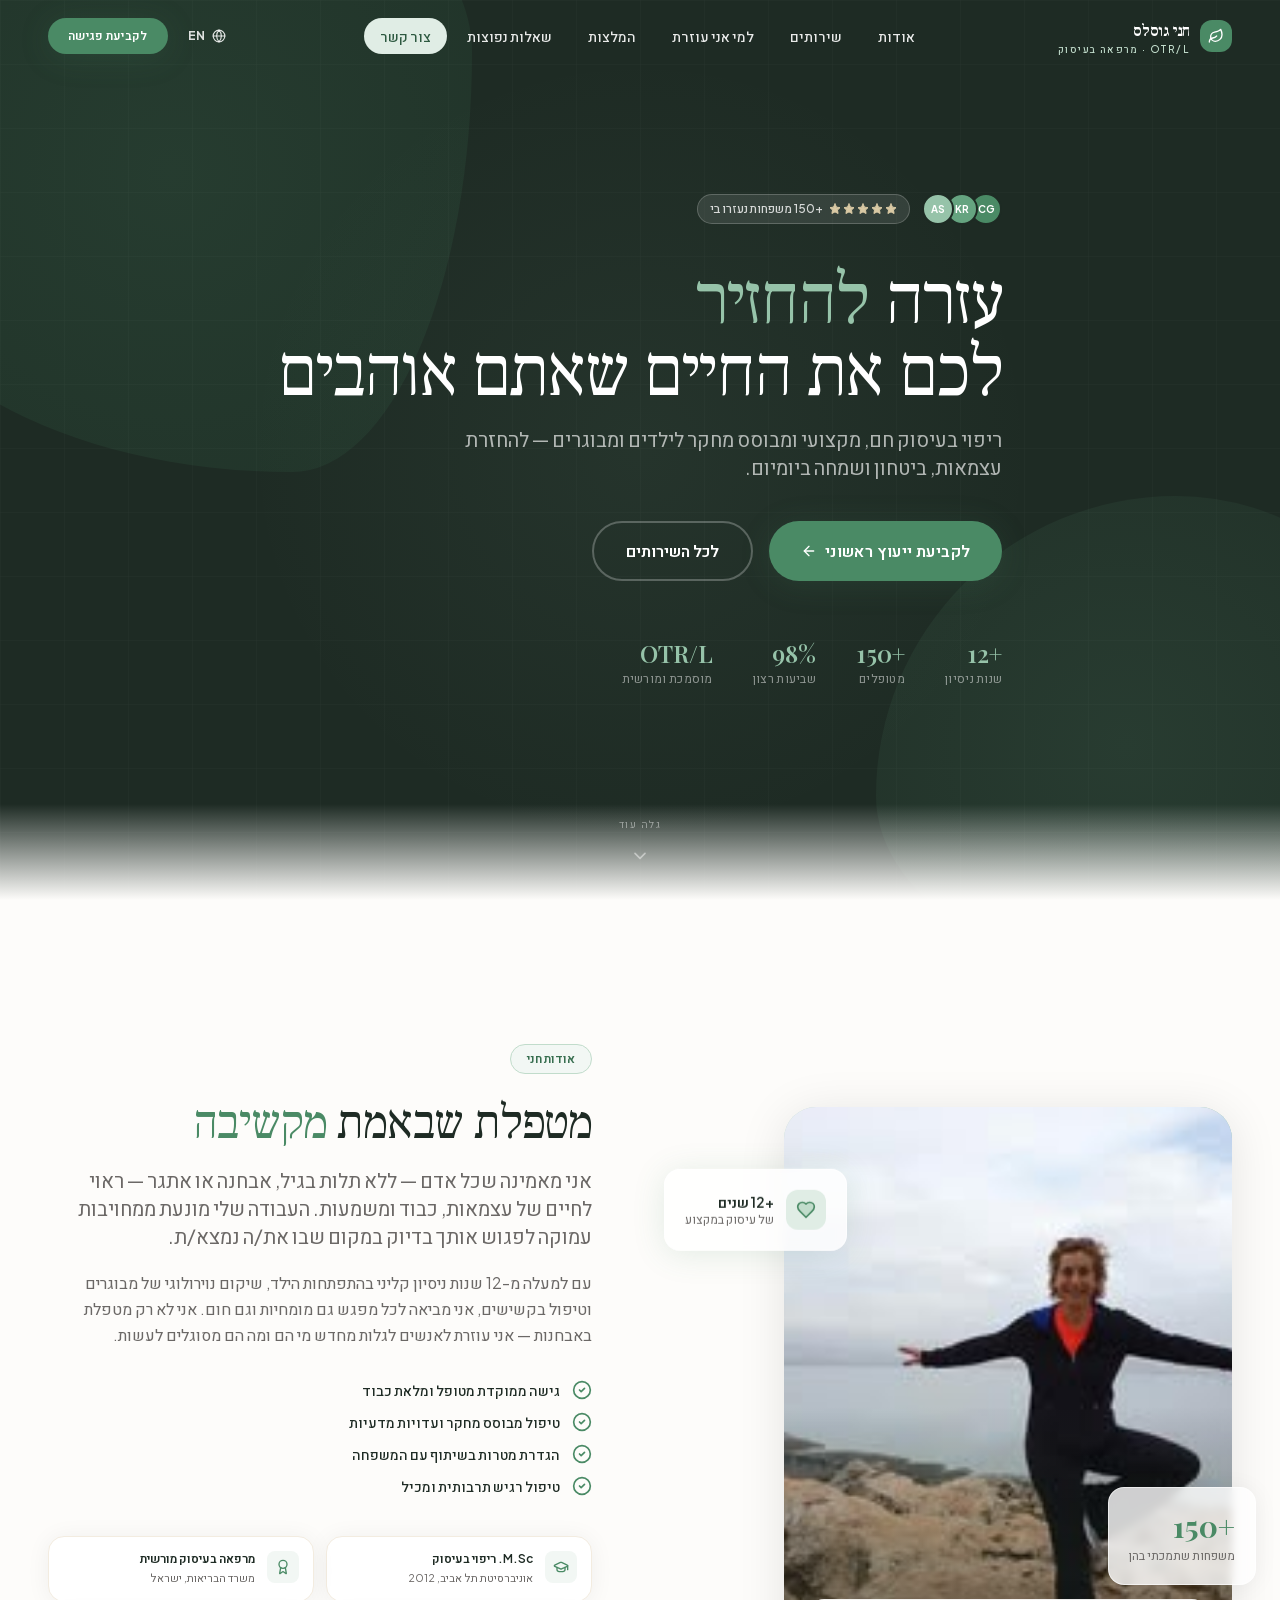
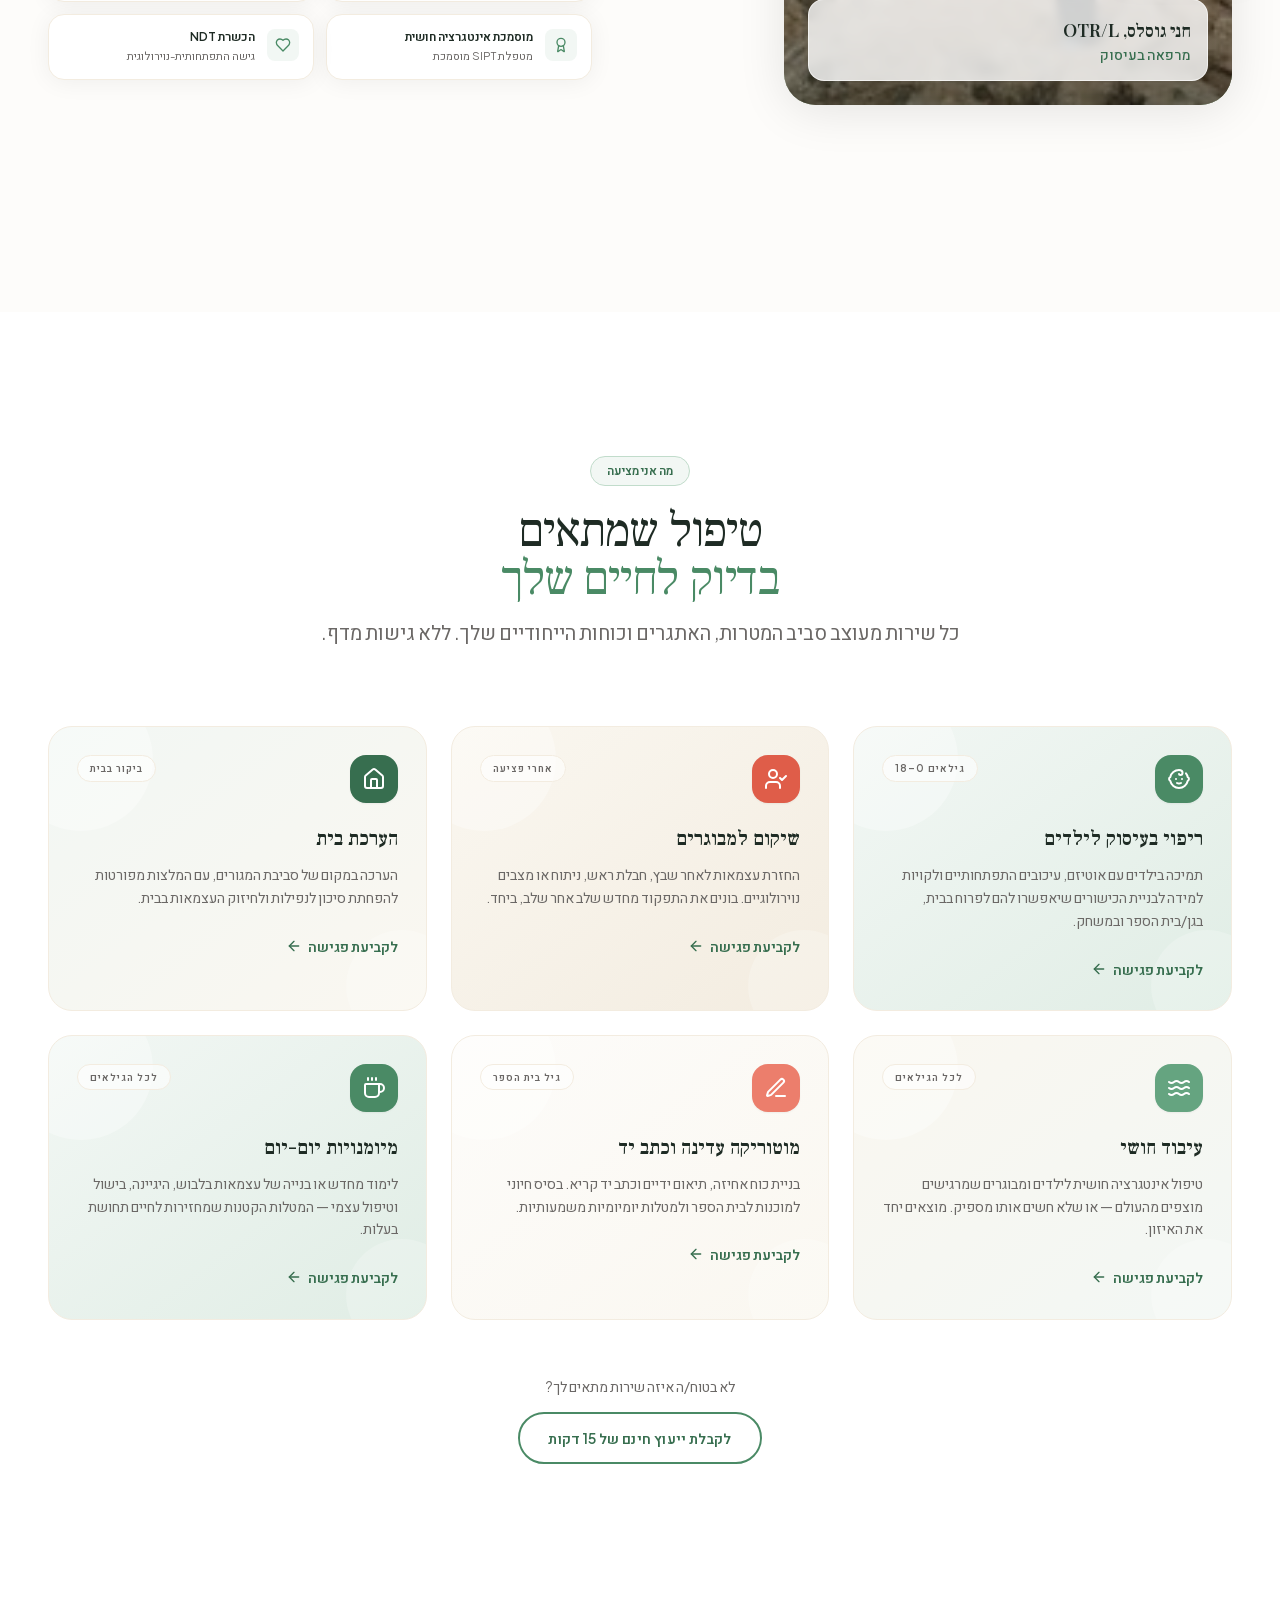
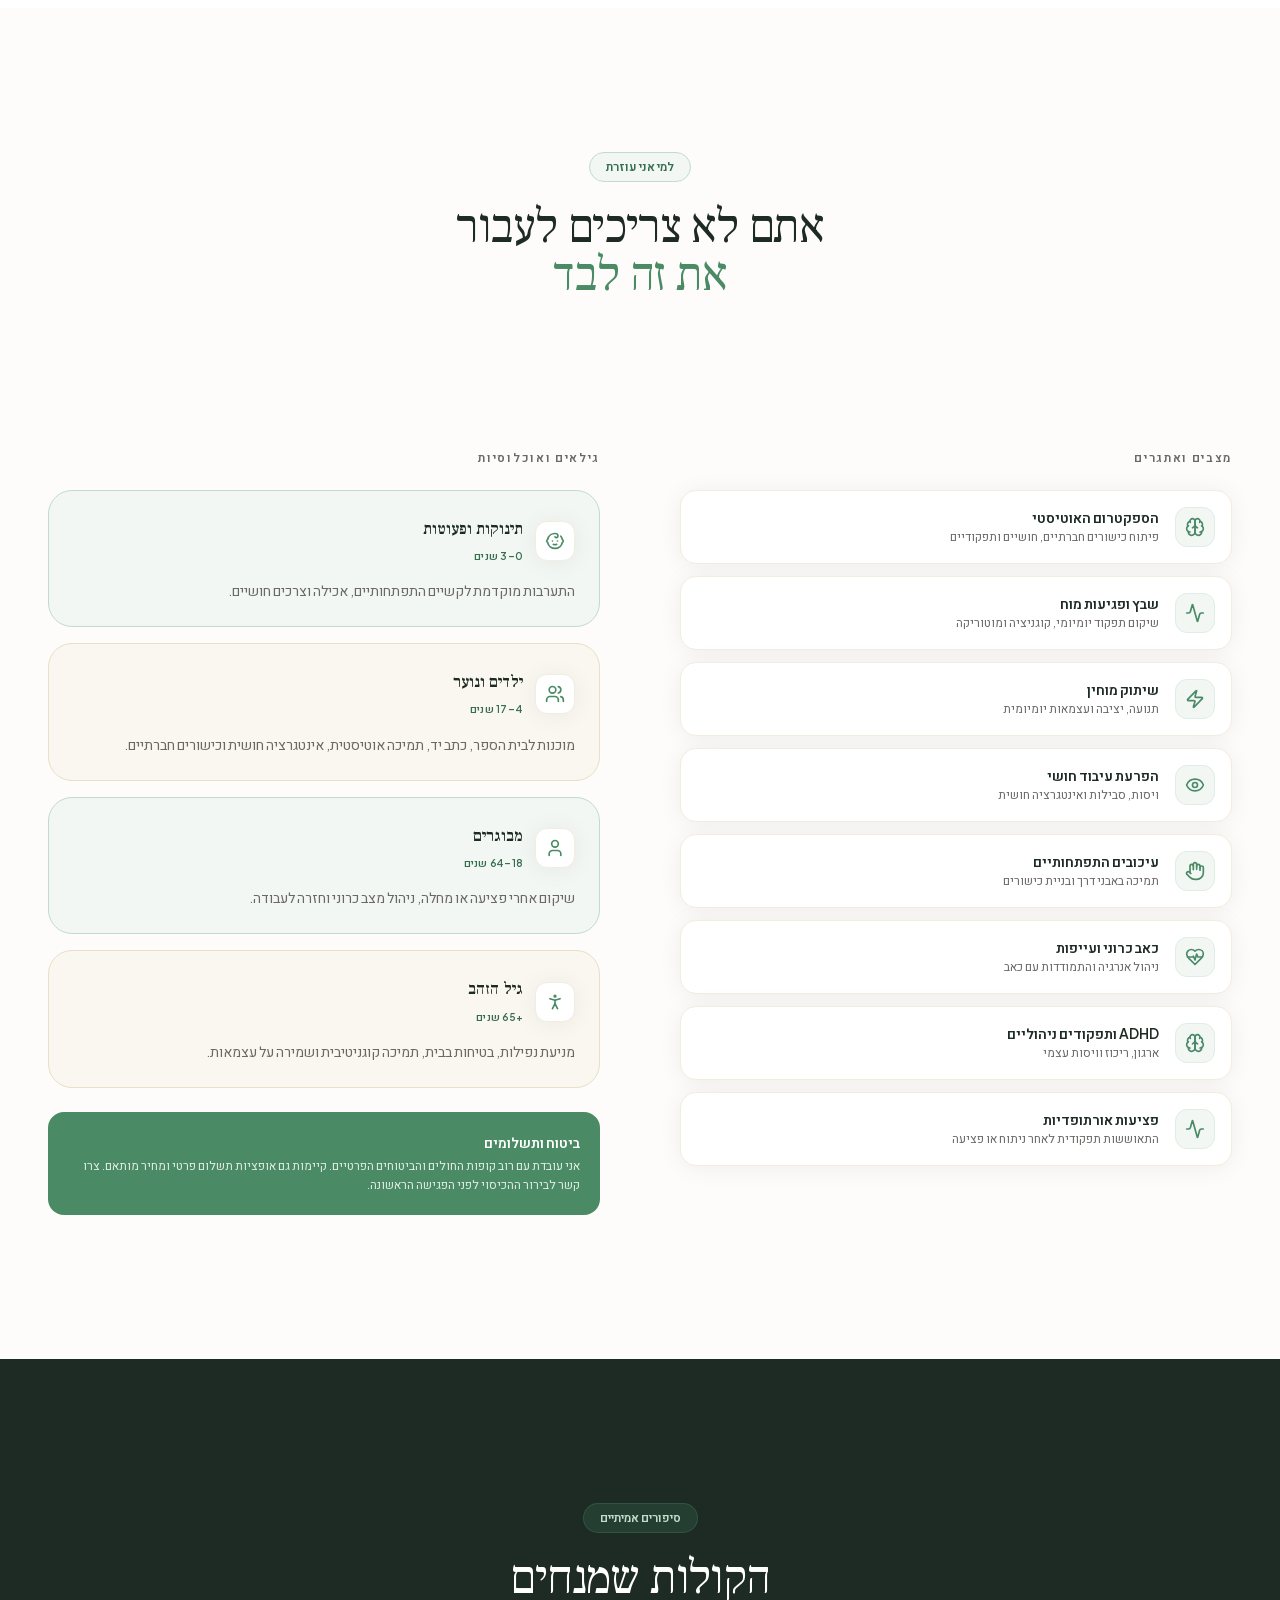
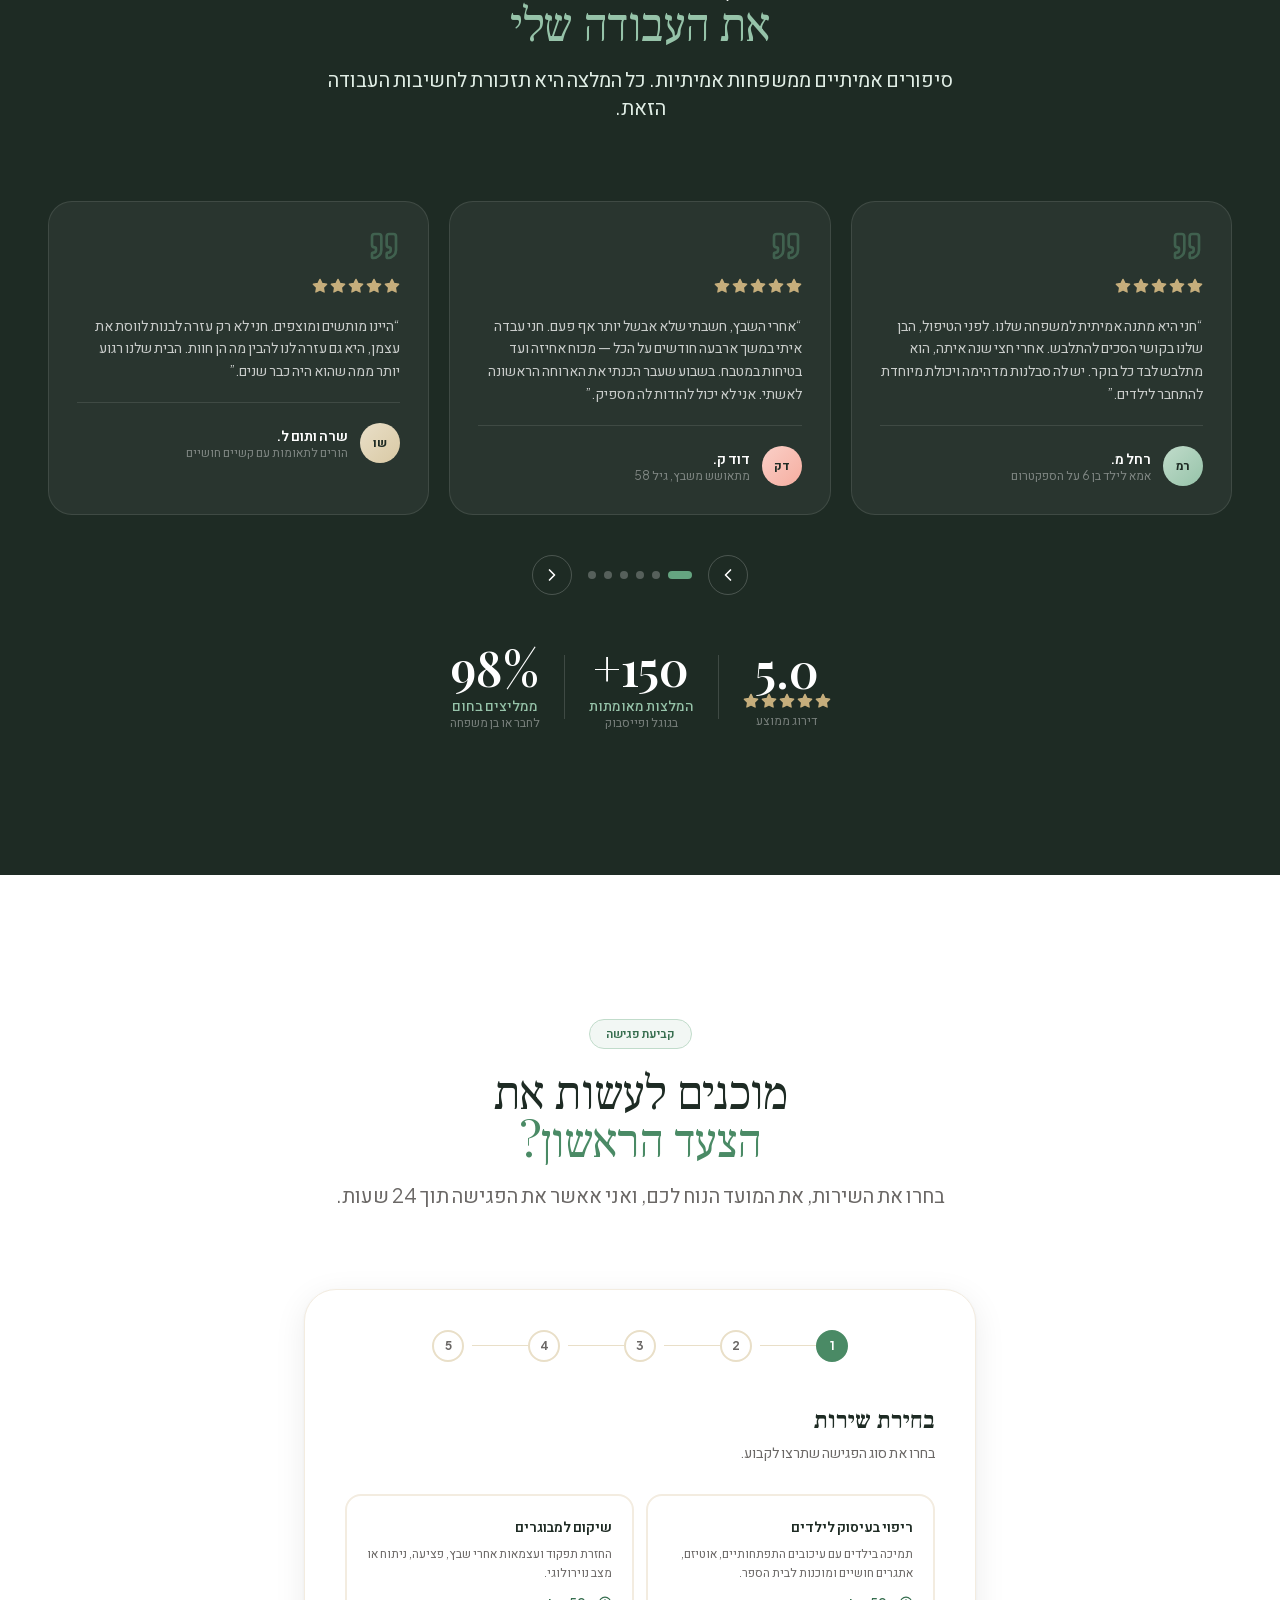
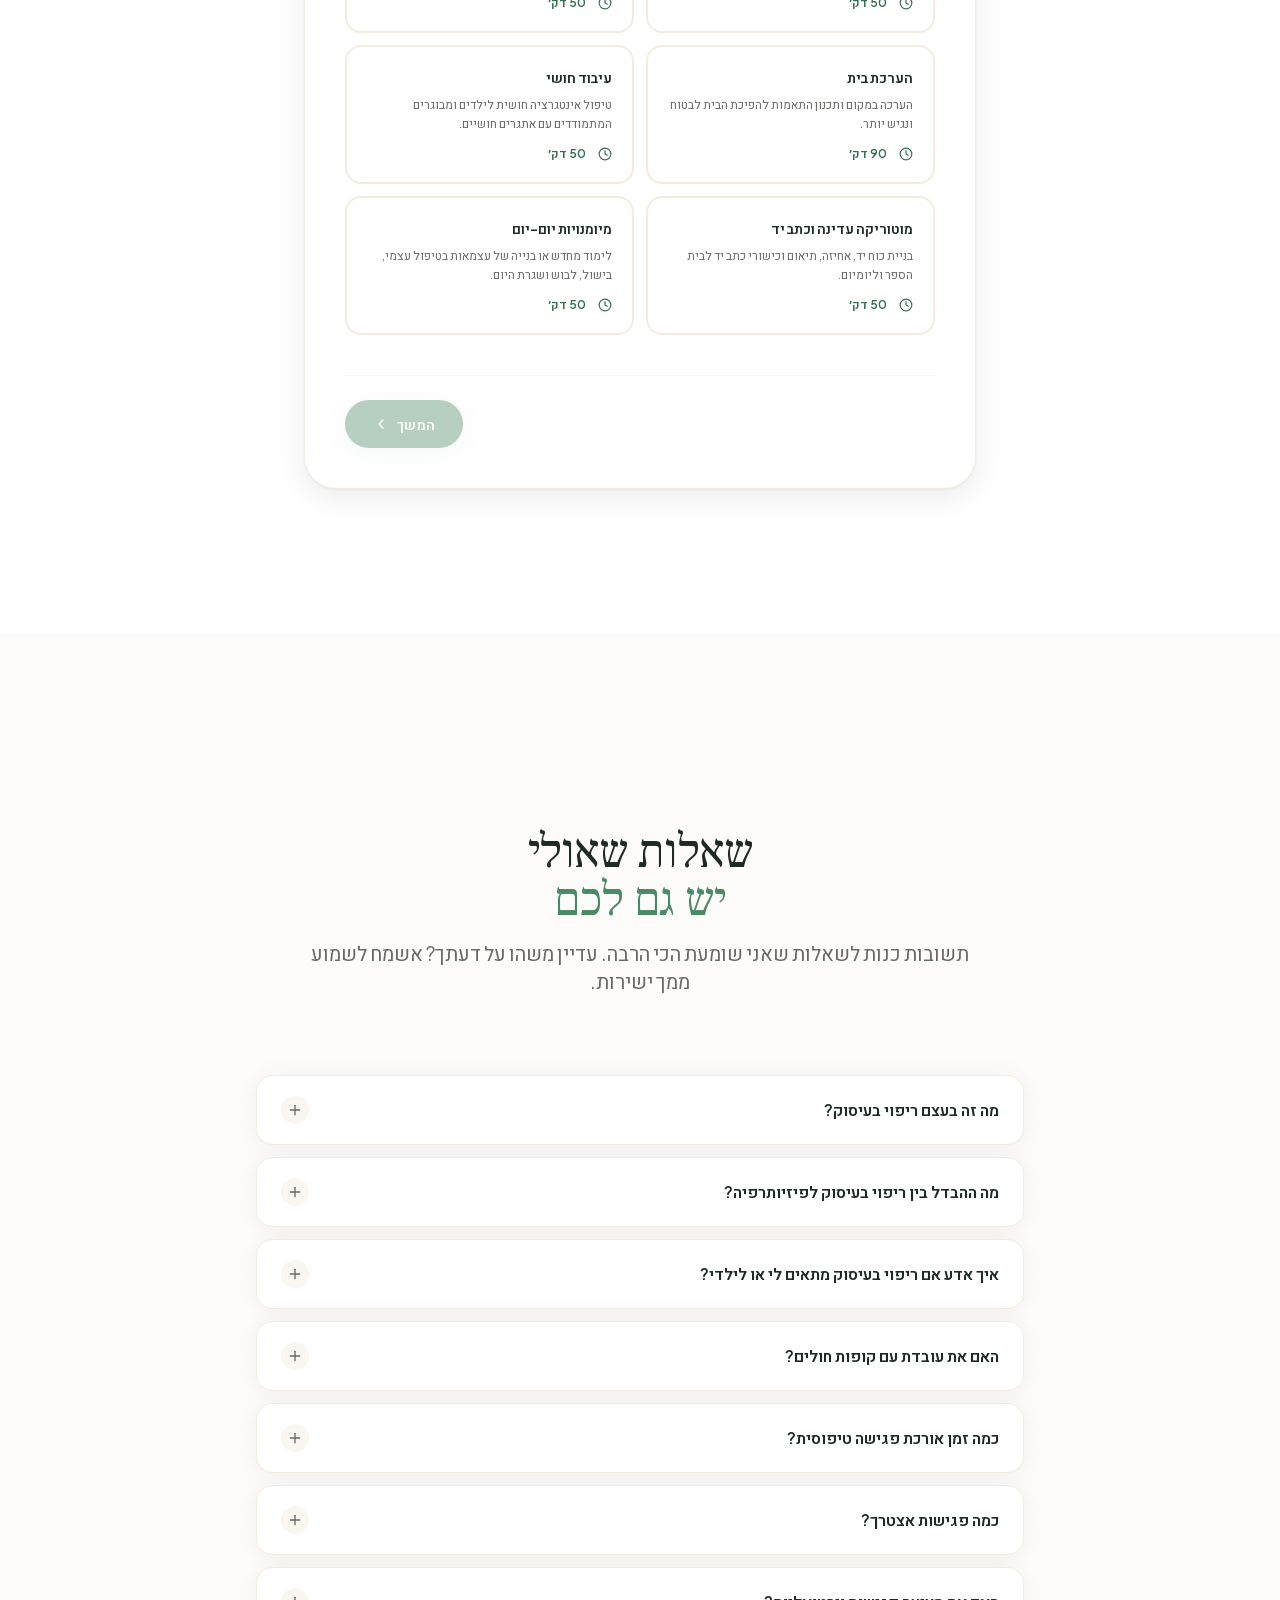
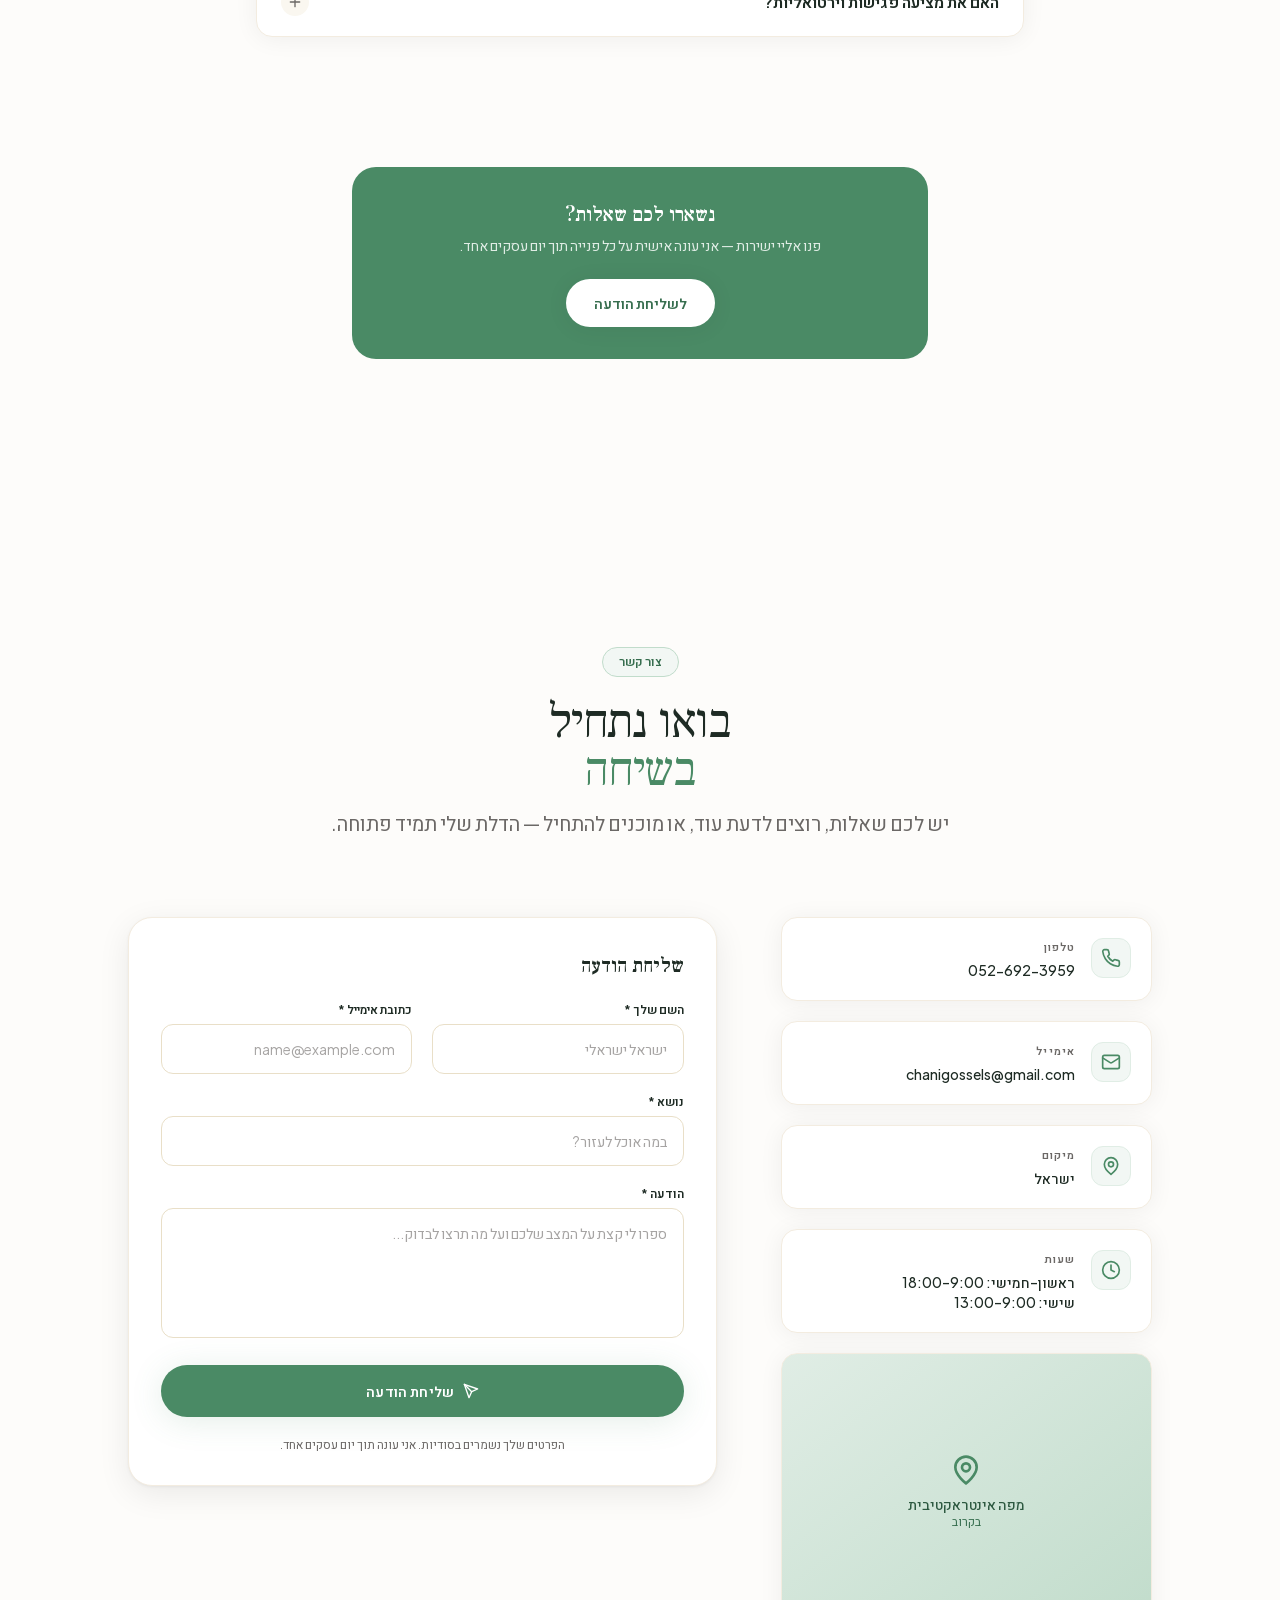
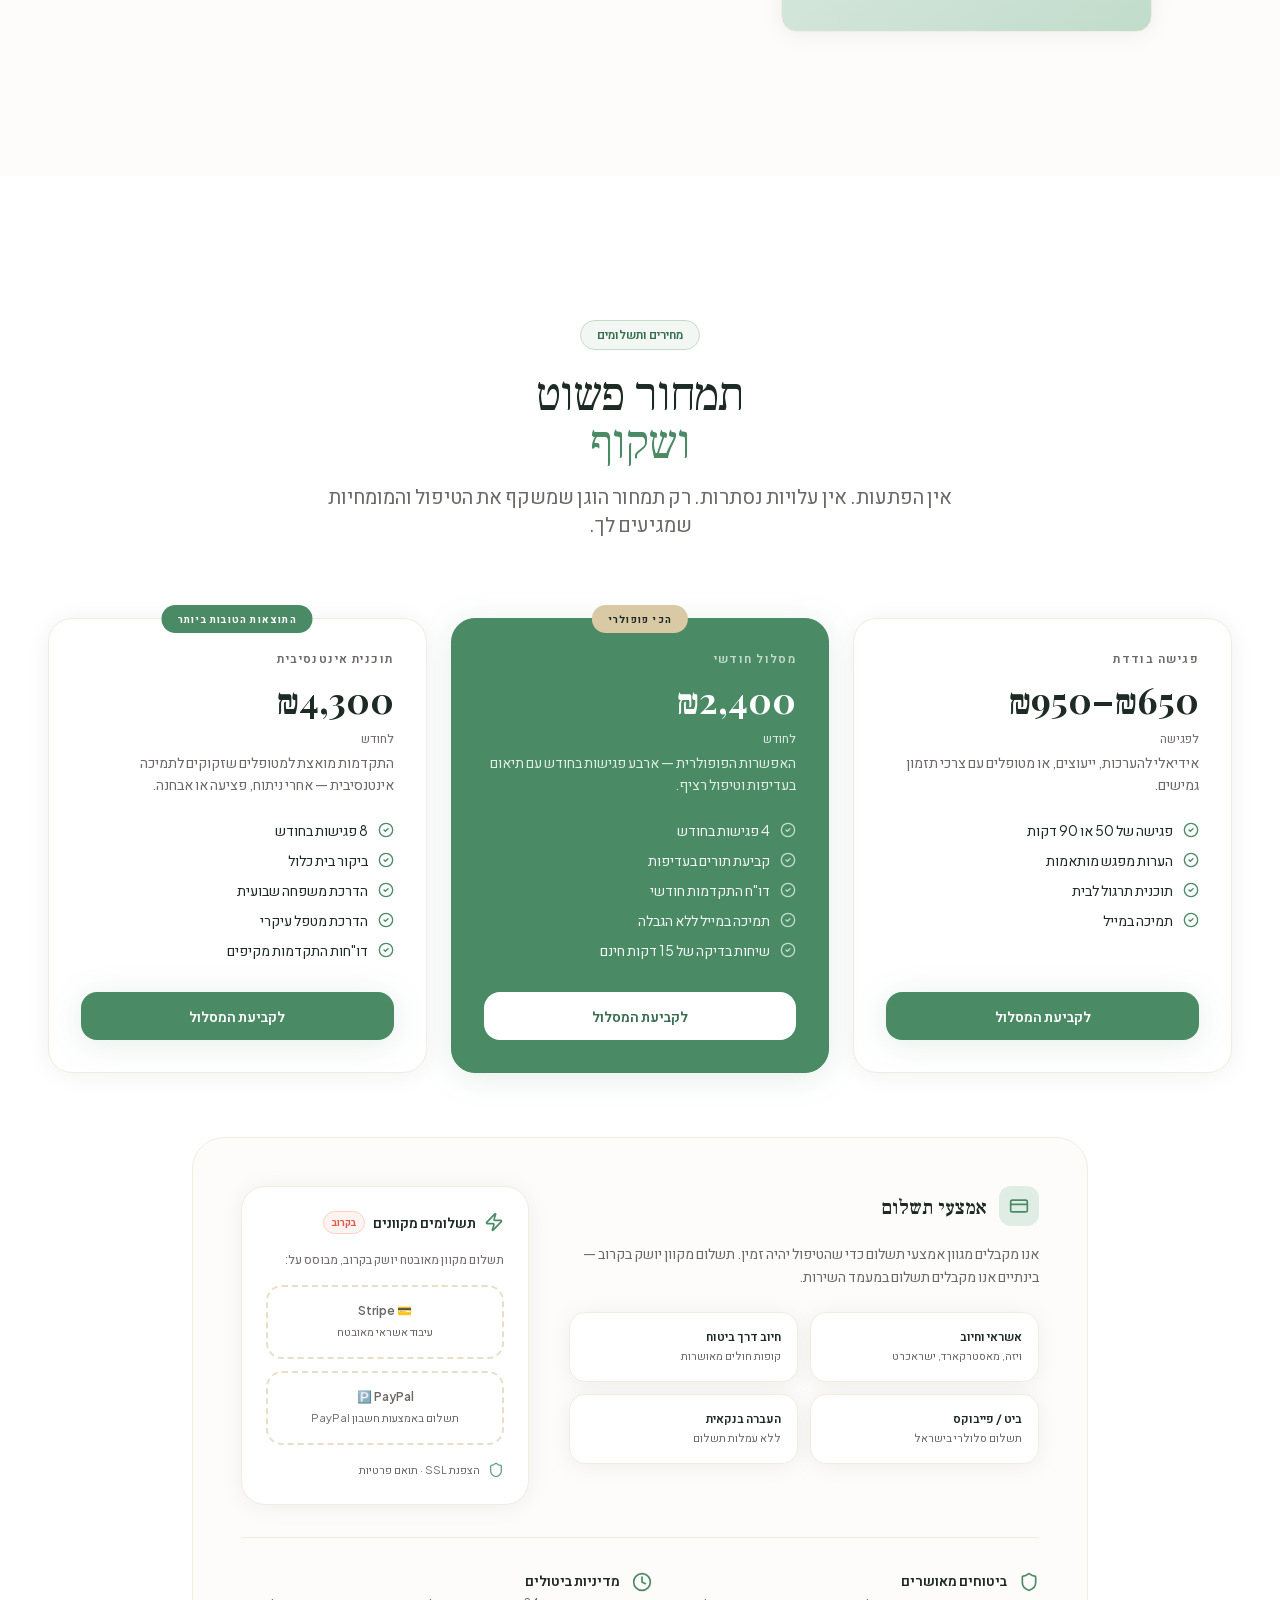
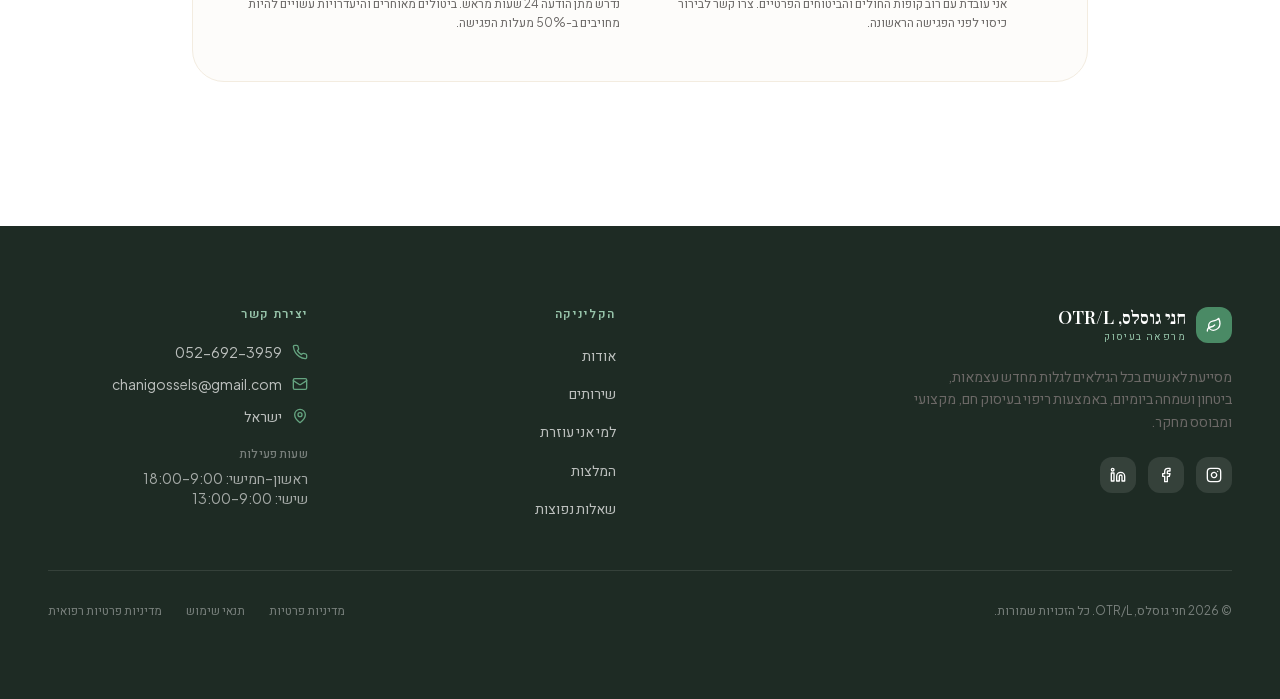
==== commit 60b92167: "Add files via upload" ====
--- a/index.html
+++ b/index.html
@@ -1,2 +1,2 @@
-<!DOCTYPE html><html lang="he" dir="rtl" class="__variable_745915 __variable_2392b8 __variable_24b76c __variable_9c9fce"><head><meta charSet="utf-8"/><meta name="viewport" content="width=device-width, initial-scale=1"/><link rel="preload" as="image" href="/chani.jpg"/><link rel="stylesheet" href="/_next/static/css/98d1a6b50be79a62.css" data-precedence="next"/><link rel="stylesheet" href="/_next/static/css/25cc66ea044721de.css" data-precedence="next"/><link rel="preload" as="script" fetchPriority="low" href="/_next/static/chunks/webpack-978b318e55b15591.js"/><script src="/_next/static/chunks/fd9d1056-00bb33a35b5f8051.js" async=""></script><script src="/_next/static/chunks/23-67302c115777db21.js" async=""></script><script src="/_next/static/chunks/main-app-616c7e4fdebdd132.js" async=""></script><script src="/_next/static/chunks/711-89c81194ce8cc347.js" async=""></script><script src="/_next/static/chunks/590-c8e2a5e59a5b1eb1.js" async=""></script><script src="/_next/static/chunks/app/page-813cfdec39427376.js" async=""></script><script src="/_next/static/chunks/app/layout-37649fce7bedd5fb.js" async=""></script><meta name="theme-color" content="#4a8a65"/><title>Chani Gossels, OTR/L | חני גוסלס - מרפאה בעיסוק</title><meta name="description" content="Compassionate, evidence-based occupational therapy in Israel. ריפוי בעיסוק חם ומקצועי לילדים ומבוגרים בישראל."/><meta name="author" content="Chani Gossels, OTR/L"/><meta name="keywords" content="occupational therapist,OT,Israel,ריפוי בעיסוק,מרפאה בעיסוק,Chani Gossels,חני גוסלס"/><meta name="robots" content="index, follow"/><meta property="og:title" content="Chani Gossels, OTR/L | Occupational Therapist"/><meta property="og:description" content="Helping individuals of all ages reclaim independence, confidence, and joy."/><meta property="og:locale" content="he_IL"/><meta property="og:locale:alternate" content="en_US"/><meta property="og:type" content="website"/><meta name="twitter:card" content="summary"/><meta name="twitter:title" content="Chani Gossels, OTR/L | Occupational Therapist"/><meta name="twitter:description" content="Helping individuals of all ages reclaim independence, confidence, and joy."/><link rel="icon" href="/icon.svg?2260db845d65d9ea" type="image/svg+xml" sizes="any"/><script src="/_next/static/chunks/polyfills-78c92fac7aa8fdd8.js" noModule=""></script></head><body><header class="fixed top-0 left-0 right-0 z-50 transition-all duration-500 bg-transparent" style="transform:translateY(-80px)"><div class="container-base"><div class="flex items-center justify-between h-[72px]"><button class="flex items-center gap-2.5 group" aria-label="Home"><span class="w-8 h-8 rounded-xl bg-sage-500 flex items-center justify-center group-hover:bg-sage-600 transition-colors shrink-0"><svg xmlns="http://www.w3.org/2000/svg" width="24" height="24" viewBox="0 0 24 24" fill="none" stroke="currentColor" stroke-width="2" stroke-linecap="round" stroke-linejoin="round" class="lucide lucide-leaf w-4 h-4 text-white"><path d="M11 20A7 7 0 0 1 9.8 6.1C15.5 5 17 4.48 19 2c1 2 2 4.18 2 8 0 5.5-4.78 10-10 10Z"></path><path d="M2 21c0-3 1.85-5.36 5.08-6C9.5 14.52 12 13 13 12"></path></svg></span><div class="flex flex-col leading-none text-start"><span class="font-display font-semibold text-base tracking-tight transition-colors text-white">חני גוסלס</span><span class="text-[10px] tracking-[0.14em] font-medium transition-colors mt-0.5 text-sage-200">OTR/L<!-- --> · <!-- -->מרפאה בעיסוק</span></div></button><nav class="hidden lg:flex items-center gap-1"><button class="px-4 py-2 rounded-full text-sm font-medium transition-all duration-200 text-white/90 hover:text-white hover:bg-white/10">אודות</button><button class="px-4 py-2 rounded-full text-sm font-medium transition-all duration-200 text-white/90 hover:text-white hover:bg-white/10">שירותים</button><button class="px-4 py-2 rounded-full text-sm font-medium transition-all duration-200 text-white/90 hover:text-white hover:bg-white/10">למי אני עוזרת</button><button class="px-4 py-2 rounded-full text-sm font-medium transition-all duration-200 text-white/90 hover:text-white hover:bg-white/10">המלצות</button><button class="px-4 py-2 rounded-full text-sm font-medium transition-all duration-200 text-white/90 hover:text-white hover:bg-white/10">שאלות נפוצות</button><button class="px-4 py-2 rounded-full text-sm font-medium transition-all duration-200 text-white/90 hover:text-white hover:bg-white/10">צור קשר</button></nav><div class="flex items-center gap-2"><button class="flex items-center gap-1.5 px-3 py-2 rounded-full text-xs font-bold tracking-wider transition-all text-white/85 hover:text-white hover:bg-white/10" aria-label="Toggle language"><svg xmlns="http://www.w3.org/2000/svg" width="24" height="24" viewBox="0 0 24 24" fill="none" stroke="currentColor" stroke-width="2" stroke-linecap="round" stroke-linejoin="round" class="lucide lucide-globe w-3.5 h-3.5"><circle cx="12" cy="12" r="10"></circle><path d="M12 2a14.5 14.5 0 0 0 0 20 14.5 14.5 0 0 0 0-20"></path><path d="M2 12h20"></path></svg>EN</button><button class="hidden sm:flex btn-primary text-xs px-5 py-2.5">לקביעת פגישה</button><button class="lg:hidden p-2 rounded-xl transition-colors text-white hover:bg-white/10" aria-label="Toggle menu"><svg xmlns="http://www.w3.org/2000/svg" width="24" height="24" viewBox="0 0 24 24" fill="none" stroke="currentColor" stroke-width="2" stroke-linecap="round" stroke-linejoin="round" class="lucide lucide-menu w-5 h-5"><line x1="4" x2="20" y1="12" y2="12"></line><line x1="4" x2="20" y1="6" y2="6"></line><line x1="4" x2="20" y1="18" y2="18"></line></svg></button></div></div></div></header><main><section id="hero" class="relative min-h-screen flex flex-col overflow-hidden bg-warm-dark"><div class="absolute inset-0 pointer-events-none overflow-hidden"><div class="absolute -top-32 -left-32 w-[600px] h-[600px] blob opacity-[0.18] animate-float" style="background:radial-gradient(circle, #4a8a65 0%, #2d5940 100%)"></div><div class="absolute -bottom-24 -right-24 w-[500px] h-[500px] blob opacity-[0.14] animate-float-delayed" style="background:radial-gradient(circle, #65a480 0%, #375b46 100%)"></div><div class="absolute top-1/2 left-1/2 -translate-x-1/2 -translate-y-1/2 w-[800px] h-[800px] opacity-[0.06]" style="background:radial-gradient(circle, #96c3a9 0%, transparent 70%)"></div><div class="absolute inset-0 opacity-[0.04]" style="background-image:linear-gradient(rgba(255,255,255,0.5) 1px, transparent 1px), linear-gradient(90deg, rgba(255,255,255,0.5) 1px, transparent 1px);background-size:64px 64px"></div></div><div class="container-base relative z-10 flex-1 flex items-center pt-28 pb-12"><div class="max-w-4xl w-full"><div class="flex items-center gap-3 mb-8" style="opacity:0;transform:translateY(20px)"><div class="flex -space-x-2 rtl:space-x-reverse"><div class="w-8 h-8 rounded-full border-2 border-warm-dark flex items-center justify-center text-[10px] font-bold text-white" style="background:#4a8a65">CG</div><div class="w-8 h-8 rounded-full border-2 border-warm-dark flex items-center justify-center text-[10px] font-bold text-white" style="background:#65a480">KR</div><div class="w-8 h-8 rounded-full border-2 border-warm-dark flex items-center justify-center text-[10px] font-bold text-white" style="background:#96c3a9">AS</div></div><div class="flex items-center gap-1.5 bg-white/10 border border-white/20 rounded-full px-3 py-1.5"><div class="flex gap-0.5"><svg xmlns="http://www.w3.org/2000/svg" width="24" height="24" viewBox="0 0 24 24" fill="none" stroke="currentColor" stroke-width="2" stroke-linecap="round" stroke-linejoin="round" class="lucide lucide-star w-3 h-3 fill-cream-400 text-cream-400"><polygon points="12 2 15.09 8.26 22 9.27 17 14.14 18.18 21.02 12 17.77 5.82 21.02 7 14.14 2 9.27 8.91 8.26 12 2"></polygon></svg><svg xmlns="http://www.w3.org/2000/svg" width="24" height="24" viewBox="0 0 24 24" fill="none" stroke="currentColor" stroke-width="2" stroke-linecap="round" stroke-linejoin="round" class="lucide lucide-star w-3 h-3 fill-cream-400 text-cream-400"><polygon points="12 2 15.09 8.26 22 9.27 17 14.14 18.18 21.02 12 17.77 5.82 21.02 7 14.14 2 9.27 8.91 8.26 12 2"></polygon></svg><svg xmlns="http://www.w3.org/2000/svg" width="24" height="24" viewBox="0 0 24 24" fill="none" stroke="currentColor" stroke-width="2" stroke-linecap="round" stroke-linejoin="round" class="lucide lucide-star w-3 h-3 fill-cream-400 text-cream-400"><polygon points="12 2 15.09 8.26 22 9.27 17 14.14 18.18 21.02 12 17.77 5.82 21.02 7 14.14 2 9.27 8.91 8.26 12 2"></polygon></svg><svg xmlns="http://www.w3.org/2000/svg" width="24" height="24" viewBox="0 0 24 24" fill="none" stroke="currentColor" stroke-width="2" stroke-linecap="round" stroke-linejoin="round" class="lucide lucide-star w-3 h-3 fill-cream-400 text-cream-400"><polygon points="12 2 15.09 8.26 22 9.27 17 14.14 18.18 21.02 12 17.77 5.82 21.02 7 14.14 2 9.27 8.91 8.26 12 2"></polygon></svg><svg xmlns="http://www.w3.org/2000/svg" width="24" height="24" viewBox="0 0 24 24" fill="none" stroke="currentColor" stroke-width="2" stroke-linecap="round" stroke-linejoin="round" class="lucide lucide-star w-3 h-3 fill-cream-400 text-cream-400"><polygon points="12 2 15.09 8.26 22 9.27 17 14.14 18.18 21.02 12 17.77 5.82 21.02 7 14.14 2 9.27 8.91 8.26 12 2"></polygon></svg></div><span class="text-xs text-white/80 font-medium">+150 משפחות נעזרו בי</span></div></div><div style="opacity:0;transform:translateY(28px)"><h1 class="heading-xl text-white mb-6">עזרה<!-- --> <em class="not-italic text-sage-300">להחזיר</em><br class="hidden sm:block"/> <!-- -->לכם את החיים שאתם אוהבים</h1></div><p class="text-lg sm:text-xl text-white/65 leading-relaxed max-w-xl mb-10" style="opacity:0;transform:translateY(20px)">ריפוי בעיסוק חם, מקצועי ומבוסס מחקר לילדים ומבוגרים — להחזרת עצמאות, ביטחון ושמחה ביומיום.</p><div class="flex flex-wrap gap-4" style="opacity:0;transform:translateY(16px)"><button class="btn-primary text-base px-8 py-4">לקביעת ייעוץ ראשוני<svg xmlns="http://www.w3.org/2000/svg" width="24" height="24" viewBox="0 0 24 24" fill="none" stroke="currentColor" stroke-width="2" stroke-linecap="round" stroke-linejoin="round" class="lucide lucide-arrow-right w-4 h-4 rtl-flip"><path d="M5 12h14"></path><path d="m12 5 7 7-7 7"></path></svg></button><button class="inline-flex items-center gap-2 border-2 border-white/25 text-white hover:bg-white/10 font-semibold text-base px-8 py-4 rounded-full transition-all duration-300 hover:-translate-y-0.5">לכל השירותים</button></div><div class="mt-14 flex flex-wrap gap-x-10 gap-y-4" style="opacity:0"><div><p class="text-2xl font-display font-semibold text-sage-300">+12</p><p class="text-xs text-white/50 mt-0.5 tracking-wide ">שנות ניסיון</p></div><div><p class="text-2xl font-display font-semibold text-sage-300">+150</p><p class="text-xs text-white/50 mt-0.5 tracking-wide ">מטופלים</p></div><div><p class="text-2xl font-display font-semibold text-sage-300">98%</p><p class="text-xs text-white/50 mt-0.5 tracking-wide ">שביעות רצון</p></div><div><p class="text-2xl font-display font-semibold text-sage-300">OTR/L</p><p class="text-xs text-white/50 mt-0.5 tracking-wide ">מוסמכת ומורשית</p></div></div></div></div><button class="relative z-10 mx-auto mb-6 flex flex-col items-center gap-2 text-white/40 hover:text-white/70 transition-colors" aria-label="Scroll down" style="opacity:0"><span class="text-[10px] tracking-[0.15em] ">גלה עוד</span><div><svg xmlns="http://www.w3.org/2000/svg" width="24" height="24" viewBox="0 0 24 24" fill="none" stroke="currentColor" stroke-width="2" stroke-linecap="round" stroke-linejoin="round" class="lucide lucide-chevron-down w-5 h-5"><path d="m6 9 6 6 6-6"></path></svg></div></button><div class="absolute bottom-0 left-0 right-0 h-24 bg-gradient-to-t from-cream-50 to-transparent pointer-events-none"></div></section><section id="about" class="section-padding bg-cream-50"><div class="container-base"><div class="grid lg:grid-cols-2 gap-16 xl:gap-24 items-center"><div style="opacity:0;transform:translateX(-32px)"><div class="relative"><div class="relative rounded-4xl overflow-hidden aspect-[3/4] max-w-md mx-auto lg:mx-0 shadow-medium"><div class="absolute inset-0 bg-gradient-to-br from-sage-200 via-sage-300 to-sage-500"></div><img src="/chani.jpg" alt="חני גוסלס" class="absolute inset-0 w-full h-full object-cover" loading="eager"/><div class="absolute inset-0 bg-gradient-to-t from-warm-dark/55 via-transparent to-transparent"></div><div class="absolute bottom-6 left-6 right-6"><div class="glass-card p-4 rounded-2xl"><p class="font-display font-semibold text-warm-dark text-lg">חני גוסלס<!-- -->, <!-- -->OTR/L</p><p class="text-sage-600 text-sm font-medium">מרפאה בעיסוק</p></div></div></div><div class="absolute end-[-1.5rem] top-16 glass-card p-5 rounded-2xl shadow-warm hidden lg:block"><div class="flex items-center gap-3"><div class="w-10 h-10 rounded-xl bg-sage-100 flex items-center justify-center"><svg xmlns="http://www.w3.org/2000/svg" width="24" height="24" viewBox="0 0 24 24" fill="none" stroke="currentColor" stroke-width="2" stroke-linecap="round" stroke-linejoin="round" class="lucide lucide-heart w-5 h-5 text-sage-500 fill-sage-200"><path d="M19 14c1.49-1.46 3-3.21 3-5.5A5.5 5.5 0 0 0 16.5 3c-1.76 0-3 .5-4.5 2-1.5-1.5-2.74-2-4.5-2A5.5 5.5 0 0 0 2 8.5c0 2.3 1.5 4.05 3 5.5l7 7Z"></path></svg></div><div><p class="text-warm-dark font-semibold text-sm">+12 שנים</p><p class="text-warm-gray text-xs">של עיסוק במקצוע</p></div></div></div><div class="absolute start-[-1.5rem] bottom-32 glass-card p-5 rounded-2xl shadow-soft hidden lg:block"><p class="text-3xl font-display font-bold text-sage-500">+150</p><p class="text-warm-gray text-xs mt-1">משפחות שתמכתי בהן</p></div></div></div><div><div style="opacity:0;transform:translateY(32px)"><span class="label-tag">אודות חני</span></div><div style="opacity:0;transform:translateY(32px)"><h2 class="heading-lg text-warm-dark mt-5 mb-6">מטפלת שבאמת<!-- --> <em class="not-italic text-sage-500">מקשיבה</em></h2></div><div style="opacity:0;transform:translateY(32px)"><p class="body-lg mb-5">אני מאמינה שכל אדם — ללא תלות בגיל, אבחנה או אתגר — ראוי לחיים של עצמאות, כבוד ומשמעות. העבודה שלי מונעת ממחויבות עמוקה לפגוש אותך בדיוק במקום שבו את/ה נמצא/ת.</p></div><div style="opacity:0;transform:translateY(32px)"><p class="text-base leading-relaxed text-warm-gray mb-8">עם למעלה מ-12 שנות ניסיון קליני בהתפתחות הילד, שיקום נוירולוגי של מבוגרים וטיפול בקשישים, אני מביאה לכל מפגש גם מומחיות וגם חום. אני לא רק מטפלת באבחנות — אני עוזרת לאנשים לגלות מחדש מי הם ומה הם מסוגלים לעשות.</p></div><div style="opacity:0;transform:translateY(32px)"><ul class="space-y-3 mb-10"><li class="flex items-center gap-3"><svg xmlns="http://www.w3.org/2000/svg" width="24" height="24" viewBox="0 0 24 24" fill="none" stroke="currentColor" stroke-width="2" stroke-linecap="round" stroke-linejoin="round" class="lucide lucide-circle-check w-5 h-5 text-sage-500 shrink-0"><circle cx="12" cy="12" r="10"></circle><path d="m9 12 2 2 4-4"></path></svg><span class="text-sm text-warm-dark font-medium">גישה ממוקדת מטופל ומלאת כבוד</span></li><li class="flex items-center gap-3"><svg xmlns="http://www.w3.org/2000/svg" width="24" height="24" viewBox="0 0 24 24" fill="none" stroke="currentColor" stroke-width="2" stroke-linecap="round" stroke-linejoin="round" class="lucide lucide-circle-check w-5 h-5 text-sage-500 shrink-0"><circle cx="12" cy="12" r="10"></circle><path d="m9 12 2 2 4-4"></path></svg><span class="text-sm text-warm-dark font-medium">טיפול מבוסס מחקר ועדויות מדעיות</span></li><li class="flex items-center gap-3"><svg xmlns="http://www.w3.org/2000/svg" width="24" height="24" viewBox="0 0 24 24" fill="none" stroke="currentColor" stroke-width="2" stroke-linecap="round" stroke-linejoin="round" class="lucide lucide-circle-check w-5 h-5 text-sage-500 shrink-0"><circle cx="12" cy="12" r="10"></circle><path d="m9 12 2 2 4-4"></path></svg><span class="text-sm text-warm-dark font-medium">הגדרת מטרות בשיתוף עם המשפחה</span></li><li class="flex items-center gap-3"><svg xmlns="http://www.w3.org/2000/svg" width="24" height="24" viewBox="0 0 24 24" fill="none" stroke="currentColor" stroke-width="2" stroke-linecap="round" stroke-linejoin="round" class="lucide lucide-circle-check w-5 h-5 text-sage-500 shrink-0"><circle cx="12" cy="12" r="10"></circle><path d="m9 12 2 2 4-4"></path></svg><span class="text-sm text-warm-dark font-medium">טיפול רגיש תרבותית ומכיל</span></li></ul></div><div style="opacity:0;transform:translateY(32px)"><div class="grid grid-cols-1 sm:grid-cols-2 gap-3 mb-10"><div class="flex items-start gap-3 p-3.5 rounded-2xl bg-white border border-cream-200 shadow-soft"><div class="w-8 h-8 rounded-lg bg-sage-50 flex items-center justify-center shrink-0"><svg xmlns="http://www.w3.org/2000/svg" width="24" height="24" viewBox="0 0 24 24" fill="none" stroke="currentColor" stroke-width="2" stroke-linecap="round" stroke-linejoin="round" class="lucide lucide-graduation-cap w-4 h-4 text-sage-500"><path d="M21.42 10.922a1 1 0 0 0-.019-1.838L12.83 5.18a2 2 0 0 0-1.66 0L2.6 9.08a1 1 0 0 0 0 1.832l8.57 3.908a2 2 0 0 0 1.66 0z"></path><path d="M22 10v6"></path><path d="M6 12.5V16a6 3 0 0 0 12 0v-3.5"></path></svg></div><div><p class="text-xs font-semibold text-warm-dark">M.Sc. ריפוי בעיסוק</p><p class="text-[11px] text-warm-gray mt-0.5">אוניברסיטת תל אביב, 2012</p></div></div><div class="flex items-start gap-3 p-3.5 rounded-2xl bg-white border border-cream-200 shadow-soft"><div class="w-8 h-8 rounded-lg bg-sage-50 flex items-center justify-center shrink-0"><svg xmlns="http://www.w3.org/2000/svg" width="24" height="24" viewBox="0 0 24 24" fill="none" stroke="currentColor" stroke-width="2" stroke-linecap="round" stroke-linejoin="round" class="lucide lucide-award w-4 h-4 text-sage-500"><path d="m15.477 12.89 1.515 8.526a.5.5 0 0 1-.81.47l-3.58-2.687a1 1 0 0 0-1.197 0l-3.586 2.686a.5.5 0 0 1-.81-.469l1.514-8.526"></path><circle cx="12" cy="8" r="6"></circle></svg></div><div><p class="text-xs font-semibold text-warm-dark">מרפאה בעיסוק מורשית</p><p class="text-[11px] text-warm-gray mt-0.5">משרד הבריאות, ישראל</p></div></div><div class="flex items-start gap-3 p-3.5 rounded-2xl bg-white border border-cream-200 shadow-soft"><div class="w-8 h-8 rounded-lg bg-sage-50 flex items-center justify-center shrink-0"><svg xmlns="http://www.w3.org/2000/svg" width="24" height="24" viewBox="0 0 24 24" fill="none" stroke="currentColor" stroke-width="2" stroke-linecap="round" stroke-linejoin="round" class="lucide lucide-award w-4 h-4 text-sage-500"><path d="m15.477 12.89 1.515 8.526a.5.5 0 0 1-.81.47l-3.58-2.687a1 1 0 0 0-1.197 0l-3.586 2.686a.5.5 0 0 1-.81-.469l1.514-8.526"></path><circle cx="12" cy="8" r="6"></circle></svg></div><div><p class="text-xs font-semibold text-warm-dark">מוסמכת אינטגרציה חושית</p><p class="text-[11px] text-warm-gray mt-0.5">מטפלת SIPT מוסמכת</p></div></div><div class="flex items-start gap-3 p-3.5 rounded-2xl bg-white border border-cream-200 shadow-soft"><div class="w-8 h-8 rounded-lg bg-sage-50 flex items-center justify-center shrink-0"><svg xmlns="http://www.w3.org/2000/svg" width="24" height="24" viewBox="0 0 24 24" fill="none" stroke="currentColor" stroke-width="2" stroke-linecap="round" stroke-linejoin="round" class="lucide lucide-heart w-4 h-4 text-sage-500"><path d="M19 14c1.49-1.46 3-3.21 3-5.5A5.5 5.5 0 0 0 16.5 3c-1.76 0-3 .5-4.5 2-1.5-1.5-2.74-2-4.5-2A5.5 5.5 0 0 0 2 8.5c0 2.3 1.5 4.05 3 5.5l7 7Z"></path></svg></div><div><p class="text-xs font-semibold text-warm-dark">הכשרת NDT</p><p class="text-[11px] text-warm-gray mt-0.5">גישה התפתחותית-נוירולוגית</p></div></div></div></div><div style="opacity:0;transform:translateY(32px)"><button class="btn-primary">בואו נתחיל בשיחה</button></div></div></div></div></section><section id="services" class="section-padding bg-white"><div class="container-base"><div class="text-center mb-14 lg:mb-20"><div style="opacity:0;transform:translateY(32px)"><span class="label-tag">מה אני מציעה</span></div><div style="opacity:0;transform:translateY(32px)"><h2 class="heading-lg mt-4 text-warm-dark">טיפול שמתאים<br/><em class="not-italic text-sage-500">בדיוק לחיים שלך</em></h2></div><div style="opacity:0;transform:translateY(32px)"><p class="body-lg mt-5 max-w-2xl mx-auto">כל שירות מעוצב סביב המטרות, האתגרים וכוחות הייחודיים שלך. ללא גישות מדף.</p></div></div><div class="grid sm:grid-cols-2 lg:grid-cols-3 gap-6"><div style="opacity:0;transform:translateY(32px)"><div class="relative group rounded-3xl bg-gradient-to-br from-sage-50 to-sage-100 p-7 border border-cream-200 overflow-hidden cursor-pointer h-full flex flex-col"><div class="absolute -top-10 -end-10 w-36 h-36 rounded-full bg-white/30 group-hover:bg-white/40 transition-colors"></div><div class="absolute -bottom-8 -start-8 w-28 h-28 rounded-full bg-white/20"></div><div class="relative"><div class="flex items-start justify-between mb-5"><div class="w-12 h-12 rounded-2xl bg-sage-500 flex items-center justify-center shadow-sm"><svg xmlns="http://www.w3.org/2000/svg" width="24" height="24" viewBox="0 0 24 24" fill="none" stroke="currentColor" stroke-width="2" stroke-linecap="round" stroke-linejoin="round" class="lucide lucide-baby w-6 h-6 text-white"><path d="M9 12h.01"></path><path d="M15 12h.01"></path><path d="M10 16c.5.3 1.2.5 2 .5s1.5-.2 2-.5"></path><path d="M19 6.3a9 9 0 0 1 1.8 3.9 2 2 0 0 1 0 3.6 9 9 0 0 1-17.6 0 2 2 0 0 1 0-3.6A9 9 0 0 1 12 3c2 0 3.5 1.1 3.5 2.5s-.9 2.5-2 2.5c-.8 0-1.5-.4-1.5-1"></path></svg></div><span class="text-[10px] font-semibold tracking-[0.1em] text-warm-gray bg-white/60 border border-cream-200 rounded-full px-3 py-1">גילאים 0–18</span></div><h3 class="font-display text-xl font-semibold text-warm-dark mb-3">ריפוי בעיסוק לילדים</h3><p class="text-sm text-warm-gray leading-relaxed flex-1 mb-6">תמיכה בילדים עם אוטיזם, עיכובים התפתחותיים ולקויות למידה לבניית הכישורים שיאפשרו להם לפרוח בבית, בגן/בית הספר ובמשחק.</p><button class="inline-flex items-center gap-1.5 text-sage-600 font-semibold text-sm group-hover:gap-2.5 transition-all">לקביעת פגישה<svg xmlns="http://www.w3.org/2000/svg" width="24" height="24" viewBox="0 0 24 24" fill="none" stroke="currentColor" stroke-width="2" stroke-linecap="round" stroke-linejoin="round" class="lucide lucide-arrow-right w-4 h-4 rtl-flip"><path d="M5 12h14"></path><path d="m12 5 7 7-7 7"></path></svg></button></div></div></div><div style="opacity:0;transform:translateY(32px)"><div class="relative group rounded-3xl bg-gradient-to-br from-cream-100 to-cream-200 p-7 border border-cream-200 overflow-hidden cursor-pointer h-full flex flex-col"><div class="absolute -top-10 -end-10 w-36 h-36 rounded-full bg-white/30 group-hover:bg-white/40 transition-colors"></div><div class="absolute -bottom-8 -start-8 w-28 h-28 rounded-full bg-white/20"></div><div class="relative"><div class="flex items-start justify-between mb-5"><div class="w-12 h-12 rounded-2xl bg-clay-500 flex items-center justify-center shadow-sm"><svg xmlns="http://www.w3.org/2000/svg" width="24" height="24" viewBox="0 0 24 24" fill="none" stroke="currentColor" stroke-width="2" stroke-linecap="round" stroke-linejoin="round" class="lucide lucide-user-check w-6 h-6 text-white"><path d="M16 21v-2a4 4 0 0 0-4-4H6a4 4 0 0 0-4 4v2"></path><circle cx="9" cy="7" r="4"></circle><polyline points="16 11 18 13 22 9"></polyline></svg></div><span class="text-[10px] font-semibold tracking-[0.1em] text-warm-gray bg-white/60 border border-cream-200 rounded-full px-3 py-1">אחרי פציעה</span></div><h3 class="font-display text-xl font-semibold text-warm-dark mb-3">שיקום למבוגרים</h3><p class="text-sm text-warm-gray leading-relaxed flex-1 mb-6">החזרת עצמאות לאחר שבץ, חבלת ראש, ניתוח או מצבים נוירולוגיים. בונים את התפקוד מחדש שלב אחר שלב, ביחד.</p><button class="inline-flex items-center gap-1.5 text-sage-600 font-semibold text-sm group-hover:gap-2.5 transition-all">לקביעת פגישה<svg xmlns="http://www.w3.org/2000/svg" width="24" height="24" viewBox="0 0 24 24" fill="none" stroke="currentColor" stroke-width="2" stroke-linecap="round" stroke-linejoin="round" class="lucide lucide-arrow-right w-4 h-4 rtl-flip"><path d="M5 12h14"></path><path d="m12 5 7 7-7 7"></path></svg></button></div></div></div><div style="opacity:0;transform:translateY(32px)"><div class="relative group rounded-3xl bg-gradient-to-br from-sage-50 to-cream-100 p-7 border border-cream-200 overflow-hidden cursor-pointer h-full flex flex-col"><div class="absolute -top-10 -end-10 w-36 h-36 rounded-full bg-white/30 group-hover:bg-white/40 transition-colors"></div><div class="absolute -bottom-8 -start-8 w-28 h-28 rounded-full bg-white/20"></div><div class="relative"><div class="flex items-start justify-between mb-5"><div class="w-12 h-12 rounded-2xl bg-sage-600 flex items-center justify-center shadow-sm"><svg xmlns="http://www.w3.org/2000/svg" width="24" height="24" viewBox="0 0 24 24" fill="none" stroke="currentColor" stroke-width="2" stroke-linecap="round" stroke-linejoin="round" class="lucide lucide-house w-6 h-6 text-white"><path d="M15 21v-8a1 1 0 0 0-1-1h-4a1 1 0 0 0-1 1v8"></path><path d="M3 10a2 2 0 0 1 .709-1.528l7-5.999a2 2 0 0 1 2.582 0l7 5.999A2 2 0 0 1 21 10v9a2 2 0 0 1-2 2H5a2 2 0 0 1-2-2z"></path></svg></div><span class="text-[10px] font-semibold tracking-[0.1em] text-warm-gray bg-white/60 border border-cream-200 rounded-full px-3 py-1">ביקור בבית</span></div><h3 class="font-display text-xl font-semibold text-warm-dark mb-3">הערכת בית</h3><p class="text-sm text-warm-gray leading-relaxed flex-1 mb-6">הערכה במקום של סביבת המגורים, עם המלצות מפורטות להפחתת סיכון לנפילות ולחיזוק העצמאות בבית.</p><button class="inline-flex items-center gap-1.5 text-sage-600 font-semibold text-sm group-hover:gap-2.5 transition-all">לקביעת פגישה<svg xmlns="http://www.w3.org/2000/svg" width="24" height="24" viewBox="0 0 24 24" fill="none" stroke="currentColor" stroke-width="2" stroke-linecap="round" stroke-linejoin="round" class="lucide lucide-arrow-right w-4 h-4 rtl-flip"><path d="M5 12h14"></path><path d="m12 5 7 7-7 7"></path></svg></button></div></div></div><div style="opacity:0;transform:translateY(32px)"><div class="relative group rounded-3xl bg-gradient-to-br from-cream-100 to-sage-50 p-7 border border-cream-200 overflow-hidden cursor-pointer h-full flex flex-col"><div class="absolute -top-10 -end-10 w-36 h-36 rounded-full bg-white/30 group-hover:bg-white/40 transition-colors"></div><div class="absolute -bottom-8 -start-8 w-28 h-28 rounded-full bg-white/20"></div><div class="relative"><div class="flex items-start justify-between mb-5"><div class="w-12 h-12 rounded-2xl bg-sage-400 flex items-center justify-center shadow-sm"><svg xmlns="http://www.w3.org/2000/svg" width="24" height="24" viewBox="0 0 24 24" fill="none" stroke="currentColor" stroke-width="2" stroke-linecap="round" stroke-linejoin="round" class="lucide lucide-waves w-6 h-6 text-white"><path d="M2 6c.6.5 1.2 1 2.5 1C7 7 7 5 9.5 5c2.6 0 2.4 2 5 2 2.5 0 2.5-2 5-2 1.3 0 1.9.5 2.5 1"></path><path d="M2 12c.6.5 1.2 1 2.5 1 2.5 0 2.5-2 5-2 2.6 0 2.4 2 5 2 2.5 0 2.5-2 5-2 1.3 0 1.9.5 2.5 1"></path><path d="M2 18c.6.5 1.2 1 2.5 1 2.5 0 2.5-2 5-2 2.6 0 2.4 2 5 2 2.5 0 2.5-2 5-2 1.3 0 1.9.5 2.5 1"></path></svg></div><span class="text-[10px] font-semibold tracking-[0.1em] text-warm-gray bg-white/60 border border-cream-200 rounded-full px-3 py-1">לכל הגילאים</span></div><h3 class="font-display text-xl font-semibold text-warm-dark mb-3">עיבוד חושי</h3><p class="text-sm text-warm-gray leading-relaxed flex-1 mb-6">טיפול אינטגרציה חושית לילדים ומבוגרים שמרגישים מוצפים מהעולם — או שלא חשים אותו מספיק. מוצאים יחד את האיזון.</p><button class="inline-flex items-center gap-1.5 text-sage-600 font-semibold text-sm group-hover:gap-2.5 transition-all">לקביעת פגישה<svg xmlns="http://www.w3.org/2000/svg" width="24" height="24" viewBox="0 0 24 24" fill="none" stroke="currentColor" stroke-width="2" stroke-linecap="round" stroke-linejoin="round" class="lucide lucide-arrow-right w-4 h-4 rtl-flip"><path d="M5 12h14"></path><path d="m12 5 7 7-7 7"></path></svg></button></div></div></div><div style="opacity:0;transform:translateY(32px)"><div class="relative group rounded-3xl bg-gradient-to-br from-cream-50 to-cream-100 p-7 border border-cream-200 overflow-hidden cursor-pointer h-full flex flex-col"><div class="absolute -top-10 -end-10 w-36 h-36 rounded-full bg-white/30 group-hover:bg-white/40 transition-colors"></div><div class="absolute -bottom-8 -start-8 w-28 h-28 rounded-full bg-white/20"></div><div class="relative"><div class="flex items-start justify-between mb-5"><div class="w-12 h-12 rounded-2xl bg-clay-400 flex items-center justify-center shadow-sm"><svg xmlns="http://www.w3.org/2000/svg" width="24" height="24" viewBox="0 0 24 24" fill="none" stroke="currentColor" stroke-width="2" stroke-linecap="round" stroke-linejoin="round" class="lucide lucide-pen-line w-6 h-6 text-white"><path d="M12 20h9"></path><path d="M16.376 3.622a1 1 0 0 1 3.002 3.002L7.368 18.635a2 2 0 0 1-.855.506l-2.872.838a.5.5 0 0 1-.62-.62l.838-2.872a2 2 0 0 1 .506-.854z"></path></svg></div><span class="text-[10px] font-semibold tracking-[0.1em] text-warm-gray bg-white/60 border border-cream-200 rounded-full px-3 py-1">גיל בית הספר</span></div><h3 class="font-display text-xl font-semibold text-warm-dark mb-3">מוטוריקה עדינה וכתב יד</h3><p class="text-sm text-warm-gray leading-relaxed flex-1 mb-6">בניית כוח אחיזה, תיאום ידיים וכתב יד קריא. בסיס חיוני למוכנות לבית הספר ולמטלות יומיומיות משמעותיות.</p><button class="inline-flex items-center gap-1.5 text-sage-600 font-semibold text-sm group-hover:gap-2.5 transition-all">לקביעת פגישה<svg xmlns="http://www.w3.org/2000/svg" width="24" height="24" viewBox="0 0 24 24" fill="none" stroke="currentColor" stroke-width="2" stroke-linecap="round" stroke-linejoin="round" class="lucide lucide-arrow-right w-4 h-4 rtl-flip"><path d="M5 12h14"></path><path d="m12 5 7 7-7 7"></path></svg></button></div></div></div><div style="opacity:0;transform:translateY(32px)"><div class="relative group rounded-3xl bg-gradient-to-br from-sage-50 to-sage-100 p-7 border border-cream-200 overflow-hidden cursor-pointer h-full flex flex-col"><div class="absolute -top-10 -end-10 w-36 h-36 rounded-full bg-white/30 group-hover:bg-white/40 transition-colors"></div><div class="absolute -bottom-8 -start-8 w-28 h-28 rounded-full bg-white/20"></div><div class="relative"><div class="flex items-start justify-between mb-5"><div class="w-12 h-12 rounded-2xl bg-sage-500 flex items-center justify-center shadow-sm"><svg xmlns="http://www.w3.org/2000/svg" width="24" height="24" viewBox="0 0 24 24" fill="none" stroke="currentColor" stroke-width="2" stroke-linecap="round" stroke-linejoin="round" class="lucide lucide-coffee w-6 h-6 text-white"><path d="M10 2v2"></path><path d="M14 2v2"></path><path d="M16 8a1 1 0 0 1 1 1v8a4 4 0 0 1-4 4H7a4 4 0 0 1-4-4V9a1 1 0 0 1 1-1h14a4 4 0 1 1 0 8h-1"></path><path d="M6 2v2"></path></svg></div><span class="text-[10px] font-semibold tracking-[0.1em] text-warm-gray bg-white/60 border border-cream-200 rounded-full px-3 py-1">לכל הגילאים</span></div><h3 class="font-display text-xl font-semibold text-warm-dark mb-3">מיומנויות יום-יום</h3><p class="text-sm text-warm-gray leading-relaxed flex-1 mb-6">לימוד מחדש או בנייה של עצמאות בלבוש, היגיינה, בישול וטיפול עצמי — המטלות הקטנות שמחזירות לחיים תחושת בעלות.</p><button class="inline-flex items-center gap-1.5 text-sage-600 font-semibold text-sm group-hover:gap-2.5 transition-all">לקביעת פגישה<svg xmlns="http://www.w3.org/2000/svg" width="24" height="24" viewBox="0 0 24 24" fill="none" stroke="currentColor" stroke-width="2" stroke-linecap="round" stroke-linejoin="round" class="lucide lucide-arrow-right w-4 h-4 rtl-flip"><path d="M5 12h14"></path><path d="m12 5 7 7-7 7"></path></svg></button></div></div></div></div><div style="opacity:0;transform:translateY(32px)"><div class="mt-14 text-center"><p class="text-warm-gray text-sm mb-4">לא בטוח/ה איזה שירות מתאים לך?</p><button class="btn-outline">לקבלת ייעוץ חינם של 15 דקות</button></div></div></div></section><section id="who-i-help" class="section-padding bg-cream-50"><div class="container-base"><div class="text-center mb-14 lg:mb-20"><div style="opacity:0;transform:translateY(32px)"><span class="label-tag">למי אני עוזרת</span></div><div style="opacity:0;transform:translateY(32px)"><h2 class="heading-lg mt-4 text-warm-dark">אתם לא צריכים לעבור<br/><em class="not-italic text-sage-500">את זה לבד</em></h2></div><div style="opacity:0;transform:translateY(32px)"><p class="body-lg mt-5 max-w-2xl mx-auto">אני עובדת עם יחידים ומשפחות המתמודדים עם מגוון רחב של אתגרים. אם את/ה תוהה האם ריפוי בעיסוק יכול לעזור — סביר מאוד שכן.</p></div></div><div class="grid lg:grid-cols-2 gap-14 xl:gap-20 items-start"><div><div style="opacity:0;transform:translateY(32px)"><h3 class="text-xs font-semibold tracking-[0.14em] text-warm-gray mb-6">מצבים ואתגרים</h3></div><div class="space-y-3"><div style="opacity:0;transform:translateY(32px)"><div class="flex items-start gap-4 p-4 rounded-2xl bg-white border border-cream-200 shadow-soft hover:shadow-card hover:border-sage-200 transition-all duration-300 group"><div class="w-10 h-10 rounded-xl bg-sage-50 border border-sage-100 flex items-center justify-center shrink-0 group-hover:bg-sage-500 transition-colors"><svg xmlns="http://www.w3.org/2000/svg" width="24" height="24" viewBox="0 0 24 24" fill="none" stroke="currentColor" stroke-width="2" stroke-linecap="round" stroke-linejoin="round" class="lucide lucide-brain w-5 h-5 text-sage-500 group-hover:text-white transition-colors"><path d="M12 5a3 3 0 1 0-5.997.125 4 4 0 0 0-2.526 5.77 4 4 0 0 0 .556 6.588A4 4 0 1 0 12 18Z"></path><path d="M12 5a3 3 0 1 1 5.997.125 4 4 0 0 1 2.526 5.77 4 4 0 0 1-.556 6.588A4 4 0 1 1 12 18Z"></path><path d="M15 13a4.5 4.5 0 0 1-3-4 4.5 4.5 0 0 1-3 4"></path><path d="M17.599 6.5a3 3 0 0 0 .399-1.375"></path><path d="M6.003 5.125A3 3 0 0 0 6.401 6.5"></path><path d="M3.477 10.896a4 4 0 0 1 .585-.396"></path><path d="M19.938 10.5a4 4 0 0 1 .585.396"></path><path d="M6 18a4 4 0 0 1-1.967-.516"></path><path d="M19.967 17.484A4 4 0 0 1 18 18"></path></svg></div><div><p class="font-semibold text-warm-dark text-sm">הספקטרום האוטיסטי</p><p class="text-warm-gray text-xs mt-0.5">פיתוח כישורים חברתיים, חושיים ותפקודיים</p></div></div></div><div style="opacity:0;transform:translateY(32px)"><div class="flex items-start gap-4 p-4 rounded-2xl bg-white border border-cream-200 shadow-soft hover:shadow-card hover:border-sage-200 transition-all duration-300 group"><div class="w-10 h-10 rounded-xl bg-sage-50 border border-sage-100 flex items-center justify-center shrink-0 group-hover:bg-sage-500 transition-colors"><svg xmlns="http://www.w3.org/2000/svg" width="24" height="24" viewBox="0 0 24 24" fill="none" stroke="currentColor" stroke-width="2" stroke-linecap="round" stroke-linejoin="round" class="lucide lucide-activity w-5 h-5 text-sage-500 group-hover:text-white transition-colors"><path d="M22 12h-2.48a2 2 0 0 0-1.93 1.46l-2.35 8.36a.25.25 0 0 1-.48 0L9.24 2.18a.25.25 0 0 0-.48 0l-2.35 8.36A2 2 0 0 1 4.49 12H2"></path></svg></div><div><p class="font-semibold text-warm-dark text-sm">שבץ ופגיעות מוח</p><p class="text-warm-gray text-xs mt-0.5">שיקום תפקוד יומיומי, קוגניציה ומוטוריקה</p></div></div></div><div style="opacity:0;transform:translateY(32px)"><div class="flex items-start gap-4 p-4 rounded-2xl bg-white border border-cream-200 shadow-soft hover:shadow-card hover:border-sage-200 transition-all duration-300 group"><div class="w-10 h-10 rounded-xl bg-sage-50 border border-sage-100 flex items-center justify-center shrink-0 group-hover:bg-sage-500 transition-colors"><svg xmlns="http://www.w3.org/2000/svg" width="24" height="24" viewBox="0 0 24 24" fill="none" stroke="currentColor" stroke-width="2" stroke-linecap="round" stroke-linejoin="round" class="lucide lucide-zap w-5 h-5 text-sage-500 group-hover:text-white transition-colors"><path d="M4 14a1 1 0 0 1-.78-1.63l9.9-10.2a.5.5 0 0 1 .86.46l-1.92 6.02A1 1 0 0 0 13 10h7a1 1 0 0 1 .78 1.63l-9.9 10.2a.5.5 0 0 1-.86-.46l1.92-6.02A1 1 0 0 0 11 14z"></path></svg></div><div><p class="font-semibold text-warm-dark text-sm">שיתוק מוחין</p><p class="text-warm-gray text-xs mt-0.5">תנועה, יציבה ועצמאות יומיומית</p></div></div></div><div style="opacity:0;transform:translateY(32px)"><div class="flex items-start gap-4 p-4 rounded-2xl bg-white border border-cream-200 shadow-soft hover:shadow-card hover:border-sage-200 transition-all duration-300 group"><div class="w-10 h-10 rounded-xl bg-sage-50 border border-sage-100 flex items-center justify-center shrink-0 group-hover:bg-sage-500 transition-colors"><svg xmlns="http://www.w3.org/2000/svg" width="24" height="24" viewBox="0 0 24 24" fill="none" stroke="currentColor" stroke-width="2" stroke-linecap="round" stroke-linejoin="round" class="lucide lucide-eye w-5 h-5 text-sage-500 group-hover:text-white transition-colors"><path d="M2.062 12.348a1 1 0 0 1 0-.696 10.75 10.75 0 0 1 19.876 0 1 1 0 0 1 0 .696 10.75 10.75 0 0 1-19.876 0"></path><circle cx="12" cy="12" r="3"></circle></svg></div><div><p class="font-semibold text-warm-dark text-sm">הפרעת עיבוד חושי</p><p class="text-warm-gray text-xs mt-0.5">ויסות, סבילות ואינטגרציה חושית</p></div></div></div><div style="opacity:0;transform:translateY(32px)"><div class="flex items-start gap-4 p-4 rounded-2xl bg-white border border-cream-200 shadow-soft hover:shadow-card hover:border-sage-200 transition-all duration-300 group"><div class="w-10 h-10 rounded-xl bg-sage-50 border border-sage-100 flex items-center justify-center shrink-0 group-hover:bg-sage-500 transition-colors"><svg xmlns="http://www.w3.org/2000/svg" width="24" height="24" viewBox="0 0 24 24" fill="none" stroke="currentColor" stroke-width="2" stroke-linecap="round" stroke-linejoin="round" class="lucide lucide-hand w-5 h-5 text-sage-500 group-hover:text-white transition-colors"><path d="M18 11V6a2 2 0 0 0-2-2a2 2 0 0 0-2 2"></path><path d="M14 10V4a2 2 0 0 0-2-2a2 2 0 0 0-2 2v2"></path><path d="M10 10.5V6a2 2 0 0 0-2-2a2 2 0 0 0-2 2v8"></path><path d="M18 8a2 2 0 1 1 4 0v6a8 8 0 0 1-8 8h-2c-2.8 0-4.5-.86-5.99-2.34l-3.6-3.6a2 2 0 0 1 2.83-2.82L7 15"></path></svg></div><div><p class="font-semibold text-warm-dark text-sm">עיכובים התפתחותיים</p><p class="text-warm-gray text-xs mt-0.5">תמיכה באבני דרך ובניית כישורים</p></div></div></div><div style="opacity:0;transform:translateY(32px)"><div class="flex items-start gap-4 p-4 rounded-2xl bg-white border border-cream-200 shadow-soft hover:shadow-card hover:border-sage-200 transition-all duration-300 group"><div class="w-10 h-10 rounded-xl bg-sage-50 border border-sage-100 flex items-center justify-center shrink-0 group-hover:bg-sage-500 transition-colors"><svg xmlns="http://www.w3.org/2000/svg" width="24" height="24" viewBox="0 0 24 24" fill="none" stroke="currentColor" stroke-width="2" stroke-linecap="round" stroke-linejoin="round" class="lucide lucide-heart-pulse w-5 h-5 text-sage-500 group-hover:text-white transition-colors"><path d="M19 14c1.49-1.46 3-3.21 3-5.5A5.5 5.5 0 0 0 16.5 3c-1.76 0-3 .5-4.5 2-1.5-1.5-2.74-2-4.5-2A5.5 5.5 0 0 0 2 8.5c0 2.3 1.5 4.05 3 5.5l7 7Z"></path><path d="M3.22 12H9.5l.5-1 2 4.5 2-7 1.5 3.5h5.27"></path></svg></div><div><p class="font-semibold text-warm-dark text-sm">כאב כרוני ועייפות</p><p class="text-warm-gray text-xs mt-0.5">ניהול אנרגיה והתמודדות עם כאב</p></div></div></div><div style="opacity:0;transform:translateY(32px)"><div class="flex items-start gap-4 p-4 rounded-2xl bg-white border border-cream-200 shadow-soft hover:shadow-card hover:border-sage-200 transition-all duration-300 group"><div class="w-10 h-10 rounded-xl bg-sage-50 border border-sage-100 flex items-center justify-center shrink-0 group-hover:bg-sage-500 transition-colors"><svg xmlns="http://www.w3.org/2000/svg" width="24" height="24" viewBox="0 0 24 24" fill="none" stroke="currentColor" stroke-width="2" stroke-linecap="round" stroke-linejoin="round" class="lucide lucide-brain w-5 h-5 text-sage-500 group-hover:text-white transition-colors"><path d="M12 5a3 3 0 1 0-5.997.125 4 4 0 0 0-2.526 5.77 4 4 0 0 0 .556 6.588A4 4 0 1 0 12 18Z"></path><path d="M12 5a3 3 0 1 1 5.997.125 4 4 0 0 1 2.526 5.77 4 4 0 0 1-.556 6.588A4 4 0 1 1 12 18Z"></path><path d="M15 13a4.5 4.5 0 0 1-3-4 4.5 4.5 0 0 1-3 4"></path><path d="M17.599 6.5a3 3 0 0 0 .399-1.375"></path><path d="M6.003 5.125A3 3 0 0 0 6.401 6.5"></path><path d="M3.477 10.896a4 4 0 0 1 .585-.396"></path><path d="M19.938 10.5a4 4 0 0 1 .585.396"></path><path d="M6 18a4 4 0 0 1-1.967-.516"></path><path d="M19.967 17.484A4 4 0 0 1 18 18"></path></svg></div><div><p class="font-semibold text-warm-dark text-sm">ADHD ותפקודים ניהוליים</p><p class="text-warm-gray text-xs mt-0.5">ארגון, ריכוז וויסות עצמי</p></div></div></div><div style="opacity:0;transform:translateY(32px)"><div class="flex items-start gap-4 p-4 rounded-2xl bg-white border border-cream-200 shadow-soft hover:shadow-card hover:border-sage-200 transition-all duration-300 group"><div class="w-10 h-10 rounded-xl bg-sage-50 border border-sage-100 flex items-center justify-center shrink-0 group-hover:bg-sage-500 transition-colors"><svg xmlns="http://www.w3.org/2000/svg" width="24" height="24" viewBox="0 0 24 24" fill="none" stroke="currentColor" stroke-width="2" stroke-linecap="round" stroke-linejoin="round" class="lucide lucide-activity w-5 h-5 text-sage-500 group-hover:text-white transition-colors"><path d="M22 12h-2.48a2 2 0 0 0-1.93 1.46l-2.35 8.36a.25.25 0 0 1-.48 0L9.24 2.18a.25.25 0 0 0-.48 0l-2.35 8.36A2 2 0 0 1 4.49 12H2"></path></svg></div><div><p class="font-semibold text-warm-dark text-sm">פציעות אורתופדיות</p><p class="text-warm-gray text-xs mt-0.5">התאוששות תפקודית לאחר ניתוח או פציעה</p></div></div></div></div></div><div><div style="opacity:0;transform:translateY(32px)"><h3 class="text-xs font-semibold tracking-[0.14em] text-warm-gray mb-6">גילאים ואוכלוסיות</h3></div><div class="space-y-4"><div style="opacity:0;transform:translateX(32px)"><div class="p-6 rounded-3xl border bg-sage-50 border-sage-200 group hover:shadow-warm transition-all duration-300"><div class="flex items-center gap-3 mb-3"><div class="w-10 h-10 rounded-xl bg-white border border-cream-200 flex items-center justify-center shadow-soft group-hover:bg-sage-500 group-hover:border-sage-500 transition-all"><svg xmlns="http://www.w3.org/2000/svg" width="24" height="24" viewBox="0 0 24 24" fill="none" stroke="currentColor" stroke-width="2" stroke-linecap="round" stroke-linejoin="round" class="lucide lucide-baby w-5 h-5 text-sage-500 group-hover:text-white transition-colors"><path d="M9 12h.01"></path><path d="M15 12h.01"></path><path d="M10 16c.5.3 1.2.5 2 .5s1.5-.2 2-.5"></path><path d="M19 6.3a9 9 0 0 1 1.8 3.9 2 2 0 0 1 0 3.6 9 9 0 0 1-17.6 0 2 2 0 0 1 0-3.6A9 9 0 0 1 12 3c2 0 3.5 1.1 3.5 2.5s-.9 2.5-2 2.5c-.8 0-1.5-.4-1.5-1"></path></svg></div><div><p class="font-display font-semibold text-warm-dark">תינוקות ופעוטות</p><span class="text-[10px] text-sage-600 font-semibold tracking-wide">0–3 שנים</span></div></div><p class="text-warm-gray text-sm leading-relaxed">התערבות מוקדמת לקשיים התפתחותיים, אכילה וצרכים חושיים.</p></div></div><div style="opacity:0;transform:translateX(32px)"><div class="p-6 rounded-3xl border bg-cream-100 border-cream-300 group hover:shadow-warm transition-all duration-300"><div class="flex items-center gap-3 mb-3"><div class="w-10 h-10 rounded-xl bg-white border border-cream-200 flex items-center justify-center shadow-soft group-hover:bg-sage-500 group-hover:border-sage-500 transition-all"><svg xmlns="http://www.w3.org/2000/svg" width="24" height="24" viewBox="0 0 24 24" fill="none" stroke="currentColor" stroke-width="2" stroke-linecap="round" stroke-linejoin="round" class="lucide lucide-users w-5 h-5 text-sage-500 group-hover:text-white transition-colors"><path d="M16 21v-2a4 4 0 0 0-4-4H6a4 4 0 0 0-4 4v2"></path><circle cx="9" cy="7" r="4"></circle><path d="M22 21v-2a4 4 0 0 0-3-3.87"></path><path d="M16 3.13a4 4 0 0 1 0 7.75"></path></svg></div><div><p class="font-display font-semibold text-warm-dark">ילדים ונוער</p><span class="text-[10px] text-sage-600 font-semibold tracking-wide">4–17 שנים</span></div></div><p class="text-warm-gray text-sm leading-relaxed">מוכנות לבית הספר, כתב יד, תמיכה אוטיסטית, אינטגרציה חושית וכישורים חברתיים.</p></div></div><div style="opacity:0;transform:translateX(32px)"><div class="p-6 rounded-3xl border bg-sage-50 border-sage-200 group hover:shadow-warm transition-all duration-300"><div class="flex items-center gap-3 mb-3"><div class="w-10 h-10 rounded-xl bg-white border border-cream-200 flex items-center justify-center shadow-soft group-hover:bg-sage-500 group-hover:border-sage-500 transition-all"><svg xmlns="http://www.w3.org/2000/svg" width="24" height="24" viewBox="0 0 24 24" fill="none" stroke="currentColor" stroke-width="2" stroke-linecap="round" stroke-linejoin="round" class="lucide lucide-user w-5 h-5 text-sage-500 group-hover:text-white transition-colors"><path d="M19 21v-2a4 4 0 0 0-4-4H9a4 4 0 0 0-4 4v2"></path><circle cx="12" cy="7" r="4"></circle></svg></div><div><p class="font-display font-semibold text-warm-dark">מבוגרים</p><span class="text-[10px] text-sage-600 font-semibold tracking-wide">18–64 שנים</span></div></div><p class="text-warm-gray text-sm leading-relaxed">שיקום אחרי פציעה או מחלה, ניהול מצב כרוני וחזרה לעבודה.</p></div></div><div style="opacity:0;transform:translateX(32px)"><div class="p-6 rounded-3xl border bg-cream-100 border-cream-300 group hover:shadow-warm transition-all duration-300"><div class="flex items-center gap-3 mb-3"><div class="w-10 h-10 rounded-xl bg-white border border-cream-200 flex items-center justify-center shadow-soft group-hover:bg-sage-500 group-hover:border-sage-500 transition-all"><svg xmlns="http://www.w3.org/2000/svg" width="24" height="24" viewBox="0 0 24 24" fill="none" stroke="currentColor" stroke-width="2" stroke-linecap="round" stroke-linejoin="round" class="lucide lucide-person-standing w-5 h-5 text-sage-500 group-hover:text-white transition-colors"><circle cx="12" cy="5" r="1"></circle><path d="m9 20 3-6 3 6"></path><path d="m6 8 6 2 6-2"></path><path d="M12 10v4"></path></svg></div><div><p class="font-display font-semibold text-warm-dark">גיל הזהב</p><span class="text-[10px] text-sage-600 font-semibold tracking-wide">+65 שנים</span></div></div><p class="text-warm-gray text-sm leading-relaxed">מניעת נפילות, בטיחות בבית, תמיכה קוגניטיבית ושמירה על עצמאות.</p></div></div></div><div style="opacity:0;transform:translateY(32px)"><div class="mt-6 p-5 rounded-2xl bg-sage-500 text-white"><p class="font-semibold text-sm mb-1">ביטוח ותשלומים</p><p class="text-sage-100 text-xs leading-relaxed">אני עובדת עם רוב קופות החולים והביטוחים הפרטיים. קיימות גם אופציות תשלום פרטי ומחיר מותאם. צרו קשר לבירור ההכיסוי לפני הפגישה הראשונה.</p></div></div></div></div></div></section><section id="testimonials" class="section-padding bg-warm-dark overflow-hidden"><div class="container-base"><div class="text-center mb-14 lg:mb-20"><div style="opacity:0;transform:translateY(32px)"><span class="label-tag text-sage-200 bg-sage-600/30 border-sage-500/30">סיפורים אמיתיים</span></div><div style="opacity:0;transform:translateY(32px)"><h2 class="heading-lg mt-4 text-white">הקולות שמנחים<br/><em class="not-italic text-sage-300">את העבודה שלי</em></h2></div><div style="opacity:0;transform:translateY(32px)"><p class="body-lg mt-5 max-w-2xl mx-auto text-sage-100">סיפורים אמיתיים ממשפחות אמיתיות. כל המלצה היא תזכורת לחשיבות העבודה הזאת.</p></div></div><div class="grid md:grid-cols-3 gap-5 mb-10"><div style="opacity:0;transform:translateY(32px)"><div class="relative bg-white/5 border border-white/10 rounded-3xl p-7 h-full" style="opacity:0;transform:translateY(20px)"><svg xmlns="http://www.w3.org/2000/svg" width="24" height="24" viewBox="0 0 24 24" fill="none" stroke="currentColor" stroke-width="2" stroke-linecap="round" stroke-linejoin="round" class="lucide lucide-quote w-8 h-8 text-sage-400/40 mb-4"><path d="M16 3a2 2 0 0 0-2 2v6a2 2 0 0 0 2 2 1 1 0 0 1 1 1v1a2 2 0 0 1-2 2 1 1 0 0 0-1 1v2a1 1 0 0 0 1 1 6 6 0 0 0 6-6V5a2 2 0 0 0-2-2z"></path><path d="M5 3a2 2 0 0 0-2 2v6a2 2 0 0 0 2 2 1 1 0 0 1 1 1v1a2 2 0 0 1-2 2 1 1 0 0 0-1 1v2a1 1 0 0 0 1 1 6 6 0 0 0 6-6V5a2 2 0 0 0-2-2z"></path></svg><div class="flex gap-0.5"><svg xmlns="http://www.w3.org/2000/svg" width="24" height="24" viewBox="0 0 24 24" fill="none" stroke="currentColor" stroke-width="2" stroke-linecap="round" stroke-linejoin="round" class="lucide lucide-star w-4 h-4 fill-cream-500 text-cream-500"><polygon points="12 2 15.09 8.26 22 9.27 17 14.14 18.18 21.02 12 17.77 5.82 21.02 7 14.14 2 9.27 8.91 8.26 12 2"></polygon></svg><svg xmlns="http://www.w3.org/2000/svg" width="24" height="24" viewBox="0 0 24 24" fill="none" stroke="currentColor" stroke-width="2" stroke-linecap="round" stroke-linejoin="round" class="lucide lucide-star w-4 h-4 fill-cream-500 text-cream-500"><polygon points="12 2 15.09 8.26 22 9.27 17 14.14 18.18 21.02 12 17.77 5.82 21.02 7 14.14 2 9.27 8.91 8.26 12 2"></polygon></svg><svg xmlns="http://www.w3.org/2000/svg" width="24" height="24" viewBox="0 0 24 24" fill="none" stroke="currentColor" stroke-width="2" stroke-linecap="round" stroke-linejoin="round" class="lucide lucide-star w-4 h-4 fill-cream-500 text-cream-500"><polygon points="12 2 15.09 8.26 22 9.27 17 14.14 18.18 21.02 12 17.77 5.82 21.02 7 14.14 2 9.27 8.91 8.26 12 2"></polygon></svg><svg xmlns="http://www.w3.org/2000/svg" width="24" height="24" viewBox="0 0 24 24" fill="none" stroke="currentColor" stroke-width="2" stroke-linecap="round" stroke-linejoin="round" class="lucide lucide-star w-4 h-4 fill-cream-500 text-cream-500"><polygon points="12 2 15.09 8.26 22 9.27 17 14.14 18.18 21.02 12 17.77 5.82 21.02 7 14.14 2 9.27 8.91 8.26 12 2"></polygon></svg><svg xmlns="http://www.w3.org/2000/svg" width="24" height="24" viewBox="0 0 24 24" fill="none" stroke="currentColor" stroke-width="2" stroke-linecap="round" stroke-linejoin="round" class="lucide lucide-star w-4 h-4 fill-cream-500 text-cream-500"><polygon points="12 2 15.09 8.26 22 9.27 17 14.14 18.18 21.02 12 17.77 5.82 21.02 7 14.14 2 9.27 8.91 8.26 12 2"></polygon></svg></div><p class="text-white/75 text-sm leading-relaxed my-5 flex-1">“<!-- -->חני היא מתנה אמיתית למשפחה שלנו. לפני הטיפול, הבן שלנו בקושי הסכים להתלבש. אחרי חצי שנה איתה, הוא מתלבש לבד כל בוקר. יש לה סבלנות מדהימה ויכולת מיוחדת להתחבר לילדים.<!-- -->”</p><div class="flex items-center gap-3 pt-5 border-t border-white/10"><div class="w-10 h-10 rounded-full bg-gradient-to-br from-sage-200 to-sage-300 flex items-center justify-center"><span class="text-xs font-bold text-warm-dark">רמ</span></div><div><p class="text-white font-semibold text-sm">רחל מ.</p><p class="text-white/40 text-xs">אמא לילד בן 6 על הספקטרום</p></div></div></div></div><div style="opacity:0;transform:translateY(32px)"><div class="relative bg-white/5 border border-white/10 rounded-3xl p-7 h-full" style="opacity:0;transform:translateY(20px)"><svg xmlns="http://www.w3.org/2000/svg" width="24" height="24" viewBox="0 0 24 24" fill="none" stroke="currentColor" stroke-width="2" stroke-linecap="round" stroke-linejoin="round" class="lucide lucide-quote w-8 h-8 text-sage-400/40 mb-4"><path d="M16 3a2 2 0 0 0-2 2v6a2 2 0 0 0 2 2 1 1 0 0 1 1 1v1a2 2 0 0 1-2 2 1 1 0 0 0-1 1v2a1 1 0 0 0 1 1 6 6 0 0 0 6-6V5a2 2 0 0 0-2-2z"></path><path d="M5 3a2 2 0 0 0-2 2v6a2 2 0 0 0 2 2 1 1 0 0 1 1 1v1a2 2 0 0 1-2 2 1 1 0 0 0-1 1v2a1 1 0 0 0 1 1 6 6 0 0 0 6-6V5a2 2 0 0 0-2-2z"></path></svg><div class="flex gap-0.5"><svg xmlns="http://www.w3.org/2000/svg" width="24" height="24" viewBox="0 0 24 24" fill="none" stroke="currentColor" stroke-width="2" stroke-linecap="round" stroke-linejoin="round" class="lucide lucide-star w-4 h-4 fill-cream-500 text-cream-500"><polygon points="12 2 15.09 8.26 22 9.27 17 14.14 18.18 21.02 12 17.77 5.82 21.02 7 14.14 2 9.27 8.91 8.26 12 2"></polygon></svg><svg xmlns="http://www.w3.org/2000/svg" width="24" height="24" viewBox="0 0 24 24" fill="none" stroke="currentColor" stroke-width="2" stroke-linecap="round" stroke-linejoin="round" class="lucide lucide-star w-4 h-4 fill-cream-500 text-cream-500"><polygon points="12 2 15.09 8.26 22 9.27 17 14.14 18.18 21.02 12 17.77 5.82 21.02 7 14.14 2 9.27 8.91 8.26 12 2"></polygon></svg><svg xmlns="http://www.w3.org/2000/svg" width="24" height="24" viewBox="0 0 24 24" fill="none" stroke="currentColor" stroke-width="2" stroke-linecap="round" stroke-linejoin="round" class="lucide lucide-star w-4 h-4 fill-cream-500 text-cream-500"><polygon points="12 2 15.09 8.26 22 9.27 17 14.14 18.18 21.02 12 17.77 5.82 21.02 7 14.14 2 9.27 8.91 8.26 12 2"></polygon></svg><svg xmlns="http://www.w3.org/2000/svg" width="24" height="24" viewBox="0 0 24 24" fill="none" stroke="currentColor" stroke-width="2" stroke-linecap="round" stroke-linejoin="round" class="lucide lucide-star w-4 h-4 fill-cream-500 text-cream-500"><polygon points="12 2 15.09 8.26 22 9.27 17 14.14 18.18 21.02 12 17.77 5.82 21.02 7 14.14 2 9.27 8.91 8.26 12 2"></polygon></svg><svg xmlns="http://www.w3.org/2000/svg" width="24" height="24" viewBox="0 0 24 24" fill="none" stroke="currentColor" stroke-width="2" stroke-linecap="round" stroke-linejoin="round" class="lucide lucide-star w-4 h-4 fill-cream-500 text-cream-500"><polygon points="12 2 15.09 8.26 22 9.27 17 14.14 18.18 21.02 12 17.77 5.82 21.02 7 14.14 2 9.27 8.91 8.26 12 2"></polygon></svg></div><p class="text-white/75 text-sm leading-relaxed my-5 flex-1">“<!-- -->אחרי השבץ, חשבתי שלא אבשל יותר אף פעם. חני עבדה איתי במשך ארבעה חודשים על הכל — מכוח אחיזה ועד בטיחות במטבח. בשבוע שעבר הכנתי את הארוחה הראשונה לאשתי. אני לא יכול להודות לה מספיק.<!-- -->”</p><div class="flex items-center gap-3 pt-5 border-t border-white/10"><div class="w-10 h-10 rounded-full bg-gradient-to-br from-clay-200 to-clay-300 flex items-center justify-center"><span class="text-xs font-bold text-warm-dark">דק</span></div><div><p class="text-white font-semibold text-sm">דוד ק.</p><p class="text-white/40 text-xs">מתאושש משבץ, גיל 58</p></div></div></div></div><div style="opacity:0;transform:translateY(32px)"><div class="relative bg-white/5 border border-white/10 rounded-3xl p-7 h-full" style="opacity:0;transform:translateY(20px)"><svg xmlns="http://www.w3.org/2000/svg" width="24" height="24" viewBox="0 0 24 24" fill="none" stroke="currentColor" stroke-width="2" stroke-linecap="round" stroke-linejoin="round" class="lucide lucide-quote w-8 h-8 text-sage-400/40 mb-4"><path d="M16 3a2 2 0 0 0-2 2v6a2 2 0 0 0 2 2 1 1 0 0 1 1 1v1a2 2 0 0 1-2 2 1 1 0 0 0-1 1v2a1 1 0 0 0 1 1 6 6 0 0 0 6-6V5a2 2 0 0 0-2-2z"></path><path d="M5 3a2 2 0 0 0-2 2v6a2 2 0 0 0 2 2 1 1 0 0 1 1 1v1a2 2 0 0 1-2 2 1 1 0 0 0-1 1v2a1 1 0 0 0 1 1 6 6 0 0 0 6-6V5a2 2 0 0 0-2-2z"></path></svg><div class="flex gap-0.5"><svg xmlns="http://www.w3.org/2000/svg" width="24" height="24" viewBox="0 0 24 24" fill="none" stroke="currentColor" stroke-width="2" stroke-linecap="round" stroke-linejoin="round" class="lucide lucide-star w-4 h-4 fill-cream-500 text-cream-500"><polygon points="12 2 15.09 8.26 22 9.27 17 14.14 18.18 21.02 12 17.77 5.82 21.02 7 14.14 2 9.27 8.91 8.26 12 2"></polygon></svg><svg xmlns="http://www.w3.org/2000/svg" width="24" height="24" viewBox="0 0 24 24" fill="none" stroke="currentColor" stroke-width="2" stroke-linecap="round" stroke-linejoin="round" class="lucide lucide-star w-4 h-4 fill-cream-500 text-cream-500"><polygon points="12 2 15.09 8.26 22 9.27 17 14.14 18.18 21.02 12 17.77 5.82 21.02 7 14.14 2 9.27 8.91 8.26 12 2"></polygon></svg><svg xmlns="http://www.w3.org/2000/svg" width="24" height="24" viewBox="0 0 24 24" fill="none" stroke="currentColor" stroke-width="2" stroke-linecap="round" stroke-linejoin="round" class="lucide lucide-star w-4 h-4 fill-cream-500 text-cream-500"><polygon points="12 2 15.09 8.26 22 9.27 17 14.14 18.18 21.02 12 17.77 5.82 21.02 7 14.14 2 9.27 8.91 8.26 12 2"></polygon></svg><svg xmlns="http://www.w3.org/2000/svg" width="24" height="24" viewBox="0 0 24 24" fill="none" stroke="currentColor" stroke-width="2" stroke-linecap="round" stroke-linejoin="round" class="lucide lucide-star w-4 h-4 fill-cream-500 text-cream-500"><polygon points="12 2 15.09 8.26 22 9.27 17 14.14 18.18 21.02 12 17.77 5.82 21.02 7 14.14 2 9.27 8.91 8.26 12 2"></polygon></svg><svg xmlns="http://www.w3.org/2000/svg" width="24" height="24" viewBox="0 0 24 24" fill="none" stroke="currentColor" stroke-width="2" stroke-linecap="round" stroke-linejoin="round" class="lucide lucide-star w-4 h-4 fill-cream-500 text-cream-500"><polygon points="12 2 15.09 8.26 22 9.27 17 14.14 18.18 21.02 12 17.77 5.82 21.02 7 14.14 2 9.27 8.91 8.26 12 2"></polygon></svg></div><p class="text-white/75 text-sm leading-relaxed my-5 flex-1">“<!-- -->היינו מותשים ומוצפים. חני לא רק עזרה לבנות לווסת את עצמן, היא גם עזרה לנו להבין מה הן חוות. הבית שלנו רגוע יותר ממה שהוא היה כבר שנים.<!-- -->”</p><div class="flex items-center gap-3 pt-5 border-t border-white/10"><div class="w-10 h-10 rounded-full bg-gradient-to-br from-cream-300 to-cream-400 flex items-center justify-center"><span class="text-xs font-bold text-warm-dark">שו</span></div><div><p class="text-white font-semibold text-sm">שרה ותום ל.</p><p class="text-white/40 text-xs">הורים לתאומות עם קשיים חושיים</p></div></div></div></div></div><div class="flex items-center justify-center gap-4"><button class="w-10 h-10 rounded-full border border-white/20 hover:bg-white/10 flex items-center justify-center text-white transition-colors" aria-label="המלצה קודמת"><svg xmlns="http://www.w3.org/2000/svg" width="24" height="24" viewBox="0 0 24 24" fill="none" stroke="currentColor" stroke-width="2" stroke-linecap="round" stroke-linejoin="round" class="lucide lucide-chevron-left w-5 h-5"><path d="m15 18-6-6 6-6"></path></svg></button><div class="flex gap-2"><button class="transition-all duration-300 rounded-full w-6 h-2 bg-sage-400" aria-label="Go to testimonial 1"></button><button class="transition-all duration-300 rounded-full w-2 h-2 bg-white/25 hover:bg-white/40" aria-label="Go to testimonial 2"></button><button class="transition-all duration-300 rounded-full w-2 h-2 bg-white/25 hover:bg-white/40" aria-label="Go to testimonial 3"></button><button class="transition-all duration-300 rounded-full w-2 h-2 bg-white/25 hover:bg-white/40" aria-label="Go to testimonial 4"></button><button class="transition-all duration-300 rounded-full w-2 h-2 bg-white/25 hover:bg-white/40" aria-label="Go to testimonial 5"></button><button class="transition-all duration-300 rounded-full w-2 h-2 bg-white/25 hover:bg-white/40" aria-label="Go to testimonial 6"></button></div><button class="w-10 h-10 rounded-full border border-white/20 hover:bg-white/10 flex items-center justify-center text-white transition-colors" aria-label="המלצה הבאה"><svg xmlns="http://www.w3.org/2000/svg" width="24" height="24" viewBox="0 0 24 24" fill="none" stroke="currentColor" stroke-width="2" stroke-linecap="round" stroke-linejoin="round" class="lucide lucide-chevron-right w-5 h-5"><path d="m9 18 6-6-6-6"></path></svg></button></div><div style="opacity:0;transform:translateY(32px)"><div class="mt-12 flex flex-col sm:flex-row items-center justify-center gap-6"><div class="text-center"><p class="font-display text-5xl font-semibold text-white">5.0</p><div class="flex gap-0.5"><svg xmlns="http://www.w3.org/2000/svg" width="24" height="24" viewBox="0 0 24 24" fill="none" stroke="currentColor" stroke-width="2" stroke-linecap="round" stroke-linejoin="round" class="lucide lucide-star w-4 h-4 fill-cream-500 text-cream-500"><polygon points="12 2 15.09 8.26 22 9.27 17 14.14 18.18 21.02 12 17.77 5.82 21.02 7 14.14 2 9.27 8.91 8.26 12 2"></polygon></svg><svg xmlns="http://www.w3.org/2000/svg" width="24" height="24" viewBox="0 0 24 24" fill="none" stroke="currentColor" stroke-width="2" stroke-linecap="round" stroke-linejoin="round" class="lucide lucide-star w-4 h-4 fill-cream-500 text-cream-500"><polygon points="12 2 15.09 8.26 22 9.27 17 14.14 18.18 21.02 12 17.77 5.82 21.02 7 14.14 2 9.27 8.91 8.26 12 2"></polygon></svg><svg xmlns="http://www.w3.org/2000/svg" width="24" height="24" viewBox="0 0 24 24" fill="none" stroke="currentColor" stroke-width="2" stroke-linecap="round" stroke-linejoin="round" class="lucide lucide-star w-4 h-4 fill-cream-500 text-cream-500"><polygon points="12 2 15.09 8.26 22 9.27 17 14.14 18.18 21.02 12 17.77 5.82 21.02 7 14.14 2 9.27 8.91 8.26 12 2"></polygon></svg><svg xmlns="http://www.w3.org/2000/svg" width="24" height="24" viewBox="0 0 24 24" fill="none" stroke="currentColor" stroke-width="2" stroke-linecap="round" stroke-linejoin="round" class="lucide lucide-star w-4 h-4 fill-cream-500 text-cream-500"><polygon points="12 2 15.09 8.26 22 9.27 17 14.14 18.18 21.02 12 17.77 5.82 21.02 7 14.14 2 9.27 8.91 8.26 12 2"></polygon></svg><svg xmlns="http://www.w3.org/2000/svg" width="24" height="24" viewBox="0 0 24 24" fill="none" stroke="currentColor" stroke-width="2" stroke-linecap="round" stroke-linejoin="round" class="lucide lucide-star w-4 h-4 fill-cream-500 text-cream-500"><polygon points="12 2 15.09 8.26 22 9.27 17 14.14 18.18 21.02 12 17.77 5.82 21.02 7 14.14 2 9.27 8.91 8.26 12 2"></polygon></svg></div><p class="text-white/40 text-xs mt-1">דירוג ממוצע</p></div><div class="hidden sm:block w-px h-16 bg-white/15"></div><div class="text-center"><p class="font-display text-5xl font-semibold text-white">150+</p><p class="text-sage-300 text-sm mt-1 font-medium">המלצות מאומתות</p><p class="text-white/40 text-xs">בגוגל ופייסבוק</p></div><div class="hidden sm:block w-px h-16 bg-white/15"></div><div class="text-center"><p class="font-display text-5xl font-semibold text-white">98%</p><p class="text-sage-300 text-sm mt-1 font-medium">ממליצים בחום</p><p class="text-white/40 text-xs">לחבר או בן משפחה</p></div></div></div></div></section><section id="booking" class="section-padding bg-white"><div class="container-base"><div class="text-center mb-14 lg:mb-20"><div style="opacity:0;transform:translateY(32px)"><span class="label-tag">קביעת פגישה</span></div><div style="opacity:0;transform:translateY(32px)"><h2 class="heading-lg mt-4 text-warm-dark">מוכנים לעשות את<br/><em class="not-italic text-sage-500">הצעד הראשון?</em></h2></div><div style="opacity:0;transform:translateY(32px)"><p class="body-lg mt-5 max-w-2xl mx-auto">בחרו את השירות, את המועד הנוח לכם, ואני אאשר את הפגישה תוך 24 שעות.</p></div></div><div class="max-w-2xl mx-auto"><div style="opacity:0;transform:translateY(32px)"><div class="bg-white border border-cream-200 rounded-4xl shadow-card p-8 sm:p-10"><div class="flex items-center justify-center gap-2 mb-10"><div class="flex items-center"><div class="step-dot active">1</div><div class="h-px w-8 sm:w-14 transition-all duration-500 bg-cream-300"></div></div><div class="flex items-center"><div class="step-dot pending">2</div><div class="h-px w-8 sm:w-14 transition-all duration-500 bg-cream-300"></div></div><div class="flex items-center"><div class="step-dot pending">3</div><div class="h-px w-8 sm:w-14 transition-all duration-500 bg-cream-300"></div></div><div class="flex items-center"><div class="step-dot pending">4</div><div class="h-px w-8 sm:w-14 transition-all duration-500 bg-cream-300"></div></div><div class="flex items-center"><div class="step-dot pending">5</div></div></div><div style="opacity:0;transform:translateX(24px)"><div><h3 class="font-display text-2xl font-semibold text-warm-dark mb-2">בחירת שירות</h3><p class="text-warm-gray text-sm mb-8">בחרו את סוג הפגישה שתרצו לקבוע.</p><div class="grid sm:grid-cols-2 gap-3"><button class="text-start p-5 rounded-2xl border-2 transition-all duration-200 border-cream-200 bg-white hover:border-sage-300 hover:shadow-soft"><div class="flex items-start justify-between mb-2"><p class="font-semibold text-warm-dark text-sm">ריפוי בעיסוק לילדים</p></div><p class="text-warm-gray text-xs leading-relaxed mb-3">תמיכה בילדים עם עיכובים התפתחותיים, אוטיזם, אתגרים חושיים ומוכנות לבית הספר.</p><div class="flex gap-3 text-xs font-semibold text-sage-600 items-center"><svg xmlns="http://www.w3.org/2000/svg" width="24" height="24" viewBox="0 0 24 24" fill="none" stroke="currentColor" stroke-width="2" stroke-linecap="round" stroke-linejoin="round" class="lucide lucide-clock w-3.5 h-3.5"><circle cx="12" cy="12" r="10"></circle><polyline points="12 6 12 12 16 14"></polyline></svg> <!-- -->50 דק׳</div></button><button class="text-start p-5 rounded-2xl border-2 transition-all duration-200 border-cream-200 bg-white hover:border-sage-300 hover:shadow-soft"><div class="flex items-start justify-between mb-2"><p class="font-semibold text-warm-dark text-sm">שיקום למבוגרים</p></div><p class="text-warm-gray text-xs leading-relaxed mb-3">החזרת תפקוד ועצמאות אחרי שבץ, פציעה, ניתוח או מצב נוירולוגי.</p><div class="flex gap-3 text-xs font-semibold text-sage-600 items-center"><svg xmlns="http://www.w3.org/2000/svg" width="24" height="24" viewBox="0 0 24 24" fill="none" stroke="currentColor" stroke-width="2" stroke-linecap="round" stroke-linejoin="round" class="lucide lucide-clock w-3.5 h-3.5"><circle cx="12" cy="12" r="10"></circle><polyline points="12 6 12 12 16 14"></polyline></svg> <!-- -->50 דק׳</div></button><button class="text-start p-5 rounded-2xl border-2 transition-all duration-200 border-cream-200 bg-white hover:border-sage-300 hover:shadow-soft"><div class="flex items-start justify-between mb-2"><p class="font-semibold text-warm-dark text-sm">הערכת בית</p></div><p class="text-warm-gray text-xs leading-relaxed mb-3">הערכה במקום ותכנון התאמות להפיכת הבית לבטוח ונגיש יותר.</p><div class="flex gap-3 text-xs font-semibold text-sage-600 items-center"><svg xmlns="http://www.w3.org/2000/svg" width="24" height="24" viewBox="0 0 24 24" fill="none" stroke="currentColor" stroke-width="2" stroke-linecap="round" stroke-linejoin="round" class="lucide lucide-clock w-3.5 h-3.5"><circle cx="12" cy="12" r="10"></circle><polyline points="12 6 12 12 16 14"></polyline></svg> <!-- -->90 דק׳</div></button><button class="text-start p-5 rounded-2xl border-2 transition-all duration-200 border-cream-200 bg-white hover:border-sage-300 hover:shadow-soft"><div class="flex items-start justify-between mb-2"><p class="font-semibold text-warm-dark text-sm">עיבוד חושי</p></div><p class="text-warm-gray text-xs leading-relaxed mb-3">טיפול אינטגרציה חושית לילדים ומבוגרים המתמודדים עם אתגרים חושיים.</p><div class="flex gap-3 text-xs font-semibold text-sage-600 items-center"><svg xmlns="http://www.w3.org/2000/svg" width="24" height="24" viewBox="0 0 24 24" fill="none" stroke="currentColor" stroke-width="2" stroke-linecap="round" stroke-linejoin="round" class="lucide lucide-clock w-3.5 h-3.5"><circle cx="12" cy="12" r="10"></circle><polyline points="12 6 12 12 16 14"></polyline></svg> <!-- -->50 דק׳</div></button><button class="text-start p-5 rounded-2xl border-2 transition-all duration-200 border-cream-200 bg-white hover:border-sage-300 hover:shadow-soft"><div class="flex items-start justify-between mb-2"><p class="font-semibold text-warm-dark text-sm">מוטוריקה עדינה וכתב יד</p></div><p class="text-warm-gray text-xs leading-relaxed mb-3">בניית כוח יד, אחיזה, תיאום וכישורי כתב יד לבית הספר וליומיום.</p><div class="flex gap-3 text-xs font-semibold text-sage-600 items-center"><svg xmlns="http://www.w3.org/2000/svg" width="24" height="24" viewBox="0 0 24 24" fill="none" stroke="currentColor" stroke-width="2" stroke-linecap="round" stroke-linejoin="round" class="lucide lucide-clock w-3.5 h-3.5"><circle cx="12" cy="12" r="10"></circle><polyline points="12 6 12 12 16 14"></polyline></svg> <!-- -->50 דק׳</div></button><button class="text-start p-5 rounded-2xl border-2 transition-all duration-200 border-cream-200 bg-white hover:border-sage-300 hover:shadow-soft"><div class="flex items-start justify-between mb-2"><p class="font-semibold text-warm-dark text-sm">מיומנויות יום-יום</p></div><p class="text-warm-gray text-xs leading-relaxed mb-3">לימוד מחדש או בנייה של עצמאות בטיפול עצמי, בישול, לבוש ושגרת היום.</p><div class="flex gap-3 text-xs font-semibold text-sage-600 items-center"><svg xmlns="http://www.w3.org/2000/svg" width="24" height="24" viewBox="0 0 24 24" fill="none" stroke="currentColor" stroke-width="2" stroke-linecap="round" stroke-linejoin="round" class="lucide lucide-clock w-3.5 h-3.5"><circle cx="12" cy="12" r="10"></circle><polyline points="12 6 12 12 16 14"></polyline></svg> <!-- -->50 דק׳</div></button></div></div></div><div class="flex justify-between mt-10 pt-6 border-t border-cream-100"><button disabled="" class="flex items-center gap-2 text-sm font-semibold px-5 py-2.5 rounded-full transition-all opacity-0 pointer-events-none"><svg xmlns="http://www.w3.org/2000/svg" width="24" height="24" viewBox="0 0 24 24" fill="none" stroke="currentColor" stroke-width="2" stroke-linecap="round" stroke-linejoin="round" class="lucide lucide-chevron-right w-4 h-4"><path d="m9 18 6-6-6-6"></path></svg> <!-- -->חזור</button><button disabled="" class="btn-primary opacity-40 cursor-not-allowed hover:translate-y-0 hover:shadow-warm">המשך<!-- --> <svg xmlns="http://www.w3.org/2000/svg" width="24" height="24" viewBox="0 0 24 24" fill="none" stroke="currentColor" stroke-width="2" stroke-linecap="round" stroke-linejoin="round" class="lucide lucide-chevron-left w-4 h-4"><path d="m15 18-6-6 6-6"></path></svg></button></div></div></div></div></div></section><section id="faq" class="section-padding bg-cream-50"><div class="container-base"><div class="text-center mb-14 lg:mb-20"><div style="opacity:0;transform:translateY(32px)"><span class="label-tag">שאלות נפוצות</span></div><div style="opacity:0;transform:translateY(32px)"><h2 class="heading-lg mt-4 text-warm-dark">שאלות שאולי<br/><em class="not-italic text-sage-500">יש גם לכם</em></h2></div><div style="opacity:0;transform:translateY(32px)"><p class="body-lg mt-5 max-w-2xl mx-auto">תשובות כנות לשאלות שאני שומעת הכי הרבה. עדיין משהו על דעתך? אשמח לשמוע ממך ישירות.</p></div></div><div class="max-w-3xl mx-auto space-y-3"><div style="opacity:0;transform:translateY(32px)"><div class="border rounded-2xl overflow-hidden transition-all duration-300 border-cream-200 shadow-soft bg-white"><button class="w-full flex items-center justify-between gap-4 px-6 py-5 text-start" aria-expanded="false"><span class="font-semibold text-sm sm:text-base transition-colors text-warm-dark">מה זה בעצם ריפוי בעיסוק?</span><span class="shrink-0 w-7 h-7 rounded-full flex items-center justify-center transition-all bg-cream-100 text-warm-gray"><svg xmlns="http://www.w3.org/2000/svg" width="24" height="24" viewBox="0 0 24 24" fill="none" stroke="currentColor" stroke-width="2" stroke-linecap="round" stroke-linejoin="round" class="lucide lucide-plus w-4 h-4"><path d="M5 12h14"></path><path d="M12 5v14"></path></svg></span></button></div></div><div style="opacity:0;transform:translateY(32px)"><div class="border rounded-2xl overflow-hidden transition-all duration-300 border-cream-200 shadow-soft bg-white"><button class="w-full flex items-center justify-between gap-4 px-6 py-5 text-start" aria-expanded="false"><span class="font-semibold text-sm sm:text-base transition-colors text-warm-dark">מה ההבדל בין ריפוי בעיסוק לפיזיותרפיה?</span><span class="shrink-0 w-7 h-7 rounded-full flex items-center justify-center transition-all bg-cream-100 text-warm-gray"><svg xmlns="http://www.w3.org/2000/svg" width="24" height="24" viewBox="0 0 24 24" fill="none" stroke="currentColor" stroke-width="2" stroke-linecap="round" stroke-linejoin="round" class="lucide lucide-plus w-4 h-4"><path d="M5 12h14"></path><path d="M12 5v14"></path></svg></span></button></div></div><div style="opacity:0;transform:translateY(32px)"><div class="border rounded-2xl overflow-hidden transition-all duration-300 border-cream-200 shadow-soft bg-white"><button class="w-full flex items-center justify-between gap-4 px-6 py-5 text-start" aria-expanded="false"><span class="font-semibold text-sm sm:text-base transition-colors text-warm-dark">איך אדע אם ריפוי בעיסוק מתאים לי או לילדי?</span><span class="shrink-0 w-7 h-7 rounded-full flex items-center justify-center transition-all bg-cream-100 text-warm-gray"><svg xmlns="http://www.w3.org/2000/svg" width="24" height="24" viewBox="0 0 24 24" fill="none" stroke="currentColor" stroke-width="2" stroke-linecap="round" stroke-linejoin="round" class="lucide lucide-plus w-4 h-4"><path d="M5 12h14"></path><path d="M12 5v14"></path></svg></span></button></div></div><div style="opacity:0;transform:translateY(32px)"><div class="border rounded-2xl overflow-hidden transition-all duration-300 border-cream-200 shadow-soft bg-white"><button class="w-full flex items-center justify-between gap-4 px-6 py-5 text-start" aria-expanded="false"><span class="font-semibold text-sm sm:text-base transition-colors text-warm-dark">האם את עובדת עם קופות חולים?</span><span class="shrink-0 w-7 h-7 rounded-full flex items-center justify-center transition-all bg-cream-100 text-warm-gray"><svg xmlns="http://www.w3.org/2000/svg" width="24" height="24" viewBox="0 0 24 24" fill="none" stroke="currentColor" stroke-width="2" stroke-linecap="round" stroke-linejoin="round" class="lucide lucide-plus w-4 h-4"><path d="M5 12h14"></path><path d="M12 5v14"></path></svg></span></button></div></div><div style="opacity:0;transform:translateY(32px)"><div class="border rounded-2xl overflow-hidden transition-all duration-300 border-cream-200 shadow-soft bg-white"><button class="w-full flex items-center justify-between gap-4 px-6 py-5 text-start" aria-expanded="false"><span class="font-semibold text-sm sm:text-base transition-colors text-warm-dark">כמה זמן אורכת פגישה טיפוסית?</span><span class="shrink-0 w-7 h-7 rounded-full flex items-center justify-center transition-all bg-cream-100 text-warm-gray"><svg xmlns="http://www.w3.org/2000/svg" width="24" height="24" viewBox="0 0 24 24" fill="none" stroke="currentColor" stroke-width="2" stroke-linecap="round" stroke-linejoin="round" class="lucide lucide-plus w-4 h-4"><path d="M5 12h14"></path><path d="M12 5v14"></path></svg></span></button></div></div><div style="opacity:0;transform:translateY(32px)"><div class="border rounded-2xl overflow-hidden transition-all duration-300 border-cream-200 shadow-soft bg-white"><button class="w-full flex items-center justify-between gap-4 px-6 py-5 text-start" aria-expanded="false"><span class="font-semibold text-sm sm:text-base transition-colors text-warm-dark">כמה פגישות אצטרך?</span><span class="shrink-0 w-7 h-7 rounded-full flex items-center justify-center transition-all bg-cream-100 text-warm-gray"><svg xmlns="http://www.w3.org/2000/svg" width="24" height="24" viewBox="0 0 24 24" fill="none" stroke="currentColor" stroke-width="2" stroke-linecap="round" stroke-linejoin="round" class="lucide lucide-plus w-4 h-4"><path d="M5 12h14"></path><path d="M12 5v14"></path></svg></span></button></div></div><div style="opacity:0;transform:translateY(32px)"><div class="border rounded-2xl overflow-hidden transition-all duration-300 border-cream-200 shadow-soft bg-white"><button class="w-full flex items-center justify-between gap-4 px-6 py-5 text-start" aria-expanded="false"><span class="font-semibold text-sm sm:text-base transition-colors text-warm-dark">האם את מציעה פגישות וירטואליות?</span><span class="shrink-0 w-7 h-7 rounded-full flex items-center justify-center transition-all bg-cream-100 text-warm-gray"><svg xmlns="http://www.w3.org/2000/svg" width="24" height="24" viewBox="0 0 24 24" fill="none" stroke="currentColor" stroke-width="2" stroke-linecap="round" stroke-linejoin="round" class="lucide lucide-plus w-4 h-4"><path d="M5 12h14"></path><path d="M12 5v14"></path></svg></span></button></div></div><div style="opacity:0;transform:translateY(32px)"><div class="border rounded-2xl overflow-hidden transition-all duration-300 border-cream-200 shadow-soft bg-white"><button class="w-full flex items-center justify-between gap-4 px-6 py-5 text-start" aria-expanded="false"><span class="font-semibold text-sm sm:text-base transition-colors text-warm-dark">מה להביא לפגישה הראשונה?</span><span class="shrink-0 w-7 h-7 rounded-full flex items-center justify-center transition-all bg-cream-100 text-warm-gray"><svg xmlns="http://www.w3.org/2000/svg" width="24" height="24" viewBox="0 0 24 24" fill="none" stroke="currentColor" stroke-width="2" stroke-linecap="round" stroke-linejoin="round" class="lucide lucide-plus w-4 h-4"><path d="M5 12h14"></path><path d="M12 5v14"></path></svg></span></button></div></div></div><div style="opacity:0;transform:translateY(32px)"><div class="mt-12 text-center p-8 rounded-3xl bg-sage-500 text-white max-w-xl mx-auto"><p class="font-display font-semibold text-xl mb-2">נשארו לכם שאלות?</p><p class="text-sage-100 text-sm mb-6">פנו אליי ישירות — אני עונה אישית על כל פנייה תוך יום עסקים אחד.</p><button class="inline-flex items-center gap-2 bg-white text-sage-600 font-semibold text-sm px-7 py-3.5 rounded-full hover:bg-cream-50 transition-colors shadow-soft">לשליחת הודעה</button></div></div></div></section><section id="contact" class="section-padding bg-cream-50"><div class="container-base"><div class="text-center mb-14 lg:mb-20"><div style="opacity:0;transform:translateY(32px)"><span class="label-tag">צור קשר</span></div><div style="opacity:0;transform:translateY(32px)"><h2 class="heading-lg mt-4 text-warm-dark">בואו נתחיל<br/><em class="not-italic text-sage-500">בשיחה</em></h2></div><div style="opacity:0;transform:translateY(32px)"><p class="body-lg mt-5 max-w-2xl mx-auto">יש לכם שאלות, רוצים לדעת עוד, או מוכנים להתחיל — הדלת שלי תמיד פתוחה.</p></div></div><div class="grid lg:grid-cols-5 gap-10 xl:gap-16 max-w-5xl mx-auto"><div class="lg:col-span-2 space-y-5"><div style="opacity:0;transform:translateX(-32px)"><a href="tel:+972526923959" class="flex items-start gap-4 p-5 bg-white rounded-2xl border border-cream-200 shadow-soft hover:shadow-card hover:border-sage-200 transition-all duration-300 group"><div class="w-10 h-10 rounded-xl bg-sage-50 border border-sage-100 flex items-center justify-center shrink-0 group-hover:bg-sage-500 transition-colors"><svg xmlns="http://www.w3.org/2000/svg" width="24" height="24" viewBox="0 0 24 24" fill="none" stroke="currentColor" stroke-width="2" stroke-linecap="round" stroke-linejoin="round" class="lucide lucide-phone w-5 h-5 text-sage-500 group-hover:text-white transition-colors"><path d="M22 16.92v3a2 2 0 0 1-2.18 2 19.79 19.79 0 0 1-8.63-3.07 19.5 19.5 0 0 1-6-6 19.79 19.79 0 0 1-3.07-8.67A2 2 0 0 1 4.11 2h3a2 2 0 0 1 2 1.72 12.84 12.84 0 0 0 .7 2.81 2 2 0 0 1-.45 2.11L8.09 9.91a16 16 0 0 0 6 6l1.27-1.27a2 2 0 0 1 2.11-.45 12.84 12.84 0 0 0 2.81.7A2 2 0 0 1 22 16.92z"></path></svg></div><div><p class="text-[11px] font-semibold tracking-[0.1em] text-warm-gray mb-1">טלפון</p><p class="text-warm-dark text-sm font-medium whitespace-pre-line">052-692-3959</p></div></a></div><div style="opacity:0;transform:translateX(-32px)"><a href="mailto:chanigossels@gmail.com" class="flex items-start gap-4 p-5 bg-white rounded-2xl border border-cream-200 shadow-soft hover:shadow-card hover:border-sage-200 transition-all duration-300 group"><div class="w-10 h-10 rounded-xl bg-sage-50 border border-sage-100 flex items-center justify-center shrink-0 group-hover:bg-sage-500 transition-colors"><svg xmlns="http://www.w3.org/2000/svg" width="24" height="24" viewBox="0 0 24 24" fill="none" stroke="currentColor" stroke-width="2" stroke-linecap="round" stroke-linejoin="round" class="lucide lucide-mail w-5 h-5 text-sage-500 group-hover:text-white transition-colors"><rect width="20" height="16" x="2" y="4" rx="2"></rect><path d="m22 7-8.97 5.7a1.94 1.94 0 0 1-2.06 0L2 7"></path></svg></div><div><p class="text-[11px] font-semibold tracking-[0.1em] text-warm-gray mb-1">אימייל</p><p class="text-warm-dark text-sm font-medium whitespace-pre-line">chanigossels@gmail.com</p></div></a></div><div style="opacity:0;transform:translateX(-32px)"><a href="#" class="flex items-start gap-4 p-5 bg-white rounded-2xl border border-cream-200 shadow-soft hover:shadow-card hover:border-sage-200 transition-all duration-300 group"><div class="w-10 h-10 rounded-xl bg-sage-50 border border-sage-100 flex items-center justify-center shrink-0 group-hover:bg-sage-500 transition-colors"><svg xmlns="http://www.w3.org/2000/svg" width="24" height="24" viewBox="0 0 24 24" fill="none" stroke="currentColor" stroke-width="2" stroke-linecap="round" stroke-linejoin="round" class="lucide lucide-map-pin w-5 h-5 text-sage-500 group-hover:text-white transition-colors"><path d="M20 10c0 6-8 12-8 12s-8-6-8-12a8 8 0 0 1 16 0Z"></path><circle cx="12" cy="10" r="3"></circle></svg></div><div><p class="text-[11px] font-semibold tracking-[0.1em] text-warm-gray mb-1">מיקום</p><p class="text-warm-dark text-sm font-medium whitespace-pre-line">ישראל</p></div></a></div><div style="opacity:0;transform:translateX(-32px)"><a href="#" class="flex items-start gap-4 p-5 bg-white rounded-2xl border border-cream-200 shadow-soft hover:shadow-card hover:border-sage-200 transition-all duration-300 group"><div class="w-10 h-10 rounded-xl bg-sage-50 border border-sage-100 flex items-center justify-center shrink-0 group-hover:bg-sage-500 transition-colors"><svg xmlns="http://www.w3.org/2000/svg" width="24" height="24" viewBox="0 0 24 24" fill="none" stroke="currentColor" stroke-width="2" stroke-linecap="round" stroke-linejoin="round" class="lucide lucide-clock w-5 h-5 text-sage-500 group-hover:text-white transition-colors"><circle cx="12" cy="12" r="10"></circle><polyline points="12 6 12 12 16 14"></polyline></svg></div><div><p class="text-[11px] font-semibold tracking-[0.1em] text-warm-gray mb-1">שעות</p><p class="text-warm-dark text-sm font-medium whitespace-pre-line">ראשון–חמישי: 9:00–18:00
-שישי: 9:00–13:00</p></div></a></div><div style="opacity:0;transform:translateX(-32px)"><div class="rounded-2xl overflow-hidden border border-cream-200 shadow-soft aspect-[4/3] bg-gradient-to-br from-sage-100 to-sage-200 flex items-center justify-center"><div class="text-center"><svg xmlns="http://www.w3.org/2000/svg" width="24" height="24" viewBox="0 0 24 24" fill="none" stroke="currentColor" stroke-width="2" stroke-linecap="round" stroke-linejoin="round" class="lucide lucide-map-pin w-8 h-8 text-sage-500 mx-auto mb-2"><path d="M20 10c0 6-8 12-8 12s-8-6-8-12a8 8 0 0 1 16 0Z"></path><circle cx="12" cy="10" r="3"></circle></svg><p class="text-sage-700 text-sm font-medium">מפה אינטראקטיבית</p><p class="text-sage-600 text-xs">בקרוב</p></div></div></div></div><div class="lg:col-span-3"><div style="opacity:0;transform:translateX(32px)"><div class="bg-white rounded-3xl border border-cream-200 shadow-card p-8"><form class="space-y-5" style="opacity:1"><h3 class="font-display text-xl font-semibold text-warm-dark mb-6">שליחת הודעה</h3><div class="grid sm:grid-cols-2 gap-5"><div><label class="block text-xs font-semibold text-warm-dark mb-1.5">השם שלך *</label><input placeholder="ישראל ישראלי" class="input-base" name="name"/></div><div><label class="block text-xs font-semibold text-warm-dark mb-1.5">כתובת אימייל *</label><input type="email" placeholder="name@example.com" class="input-base" name="email"/></div></div><div><label class="block text-xs font-semibold text-warm-dark mb-1.5">נושא *</label><input placeholder="במה אוכל לעזור?" class="input-base" name="subject"/></div><div><label class="block text-xs font-semibold text-warm-dark mb-1.5">הודעה *</label><textarea name="message" rows="5" placeholder="ספרו לי קצת על המצב שלכם ועל מה תרצו לבדוק..." class="input-base resize-none"></textarea></div><button type="submit" class="btn-primary w-full justify-center text-sm py-4 disabled:opacity-60"><svg xmlns="http://www.w3.org/2000/svg" width="24" height="24" viewBox="0 0 24 24" fill="none" stroke="currentColor" stroke-width="2" stroke-linecap="round" stroke-linejoin="round" class="lucide lucide-send w-4 h-4 rtl-flip"><path d="m22 2-7 20-4-9-9-4Z"></path><path d="M22 2 11 13"></path></svg>שליחת הודעה</button><p class="text-xs text-warm-gray text-center">הפרטים שלך נשמרים בסודיות. אני עונה תוך יום עסקים אחד.</p></form></div></div></div></div></div></section><section id="payments" class="section-padding bg-white"><div class="container-base"><div class="text-center mb-14 lg:mb-20"><div style="opacity:0;transform:translateY(32px)"><span class="label-tag">מחירים ותשלומים</span></div><div style="opacity:0;transform:translateY(32px)"><h2 class="heading-lg mt-4 text-warm-dark">תמחור פשוט<br/><em class="not-italic text-sage-500">ושקוף</em></h2></div><div style="opacity:0;transform:translateY(32px)"><p class="body-lg mt-5 max-w-2xl mx-auto">אין הפתעות. אין עלויות נסתרות. רק תמחור הוגן שמשקף את הטיפול והמומחיות שמגיעים לך.</p></div></div><div class="grid md:grid-cols-3 gap-6 mb-16"><div style="opacity:0;transform:translateY(32px)"><div class="relative rounded-3xl border p-8 h-full flex flex-col transition-all duration-300 hover:shadow-card bg-white border-cream-200 shadow-soft"><div class="mb-6"><p class="text-xs font-semibold tracking-[0.12em] mb-3 text-warm-gray">פגישה בודדת</p><div class="flex items-baseline gap-1.5 mb-3"><span class="font-display text-4xl font-bold text-warm-dark">₪650–₪950</span></div><p class="text-xs mb-1 text-warm-gray">לפגישה</p><p class="text-sm leading-relaxed text-warm-gray">אידיאלי להערכות, ייעוצים, או מטופלים עם צרכי תזמון גמישים.</p></div><ul class="space-y-2.5 flex-1 mb-8"><li class="flex items-center gap-2.5 text-sm"><svg xmlns="http://www.w3.org/2000/svg" width="24" height="24" viewBox="0 0 24 24" fill="none" stroke="currentColor" stroke-width="2" stroke-linecap="round" stroke-linejoin="round" class="lucide lucide-circle-check w-4 h-4 shrink-0 text-sage-500"><circle cx="12" cy="12" r="10"></circle><path d="m9 12 2 2 4-4"></path></svg><span class="text-warm-dark">פגישה של 50 או 90 דקות</span></li><li class="flex items-center gap-2.5 text-sm"><svg xmlns="http://www.w3.org/2000/svg" width="24" height="24" viewBox="0 0 24 24" fill="none" stroke="currentColor" stroke-width="2" stroke-linecap="round" stroke-linejoin="round" class="lucide lucide-circle-check w-4 h-4 shrink-0 text-sage-500"><circle cx="12" cy="12" r="10"></circle><path d="m9 12 2 2 4-4"></path></svg><span class="text-warm-dark">הערות מפגש מותאמות</span></li><li class="flex items-center gap-2.5 text-sm"><svg xmlns="http://www.w3.org/2000/svg" width="24" height="24" viewBox="0 0 24 24" fill="none" stroke="currentColor" stroke-width="2" stroke-linecap="round" stroke-linejoin="round" class="lucide lucide-circle-check w-4 h-4 shrink-0 text-sage-500"><circle cx="12" cy="12" r="10"></circle><path d="m9 12 2 2 4-4"></path></svg><span class="text-warm-dark">תוכנית תרגול לבית</span></li><li class="flex items-center gap-2.5 text-sm"><svg xmlns="http://www.w3.org/2000/svg" width="24" height="24" viewBox="0 0 24 24" fill="none" stroke="currentColor" stroke-width="2" stroke-linecap="round" stroke-linejoin="round" class="lucide lucide-circle-check w-4 h-4 shrink-0 text-sage-500"><circle cx="12" cy="12" r="10"></circle><path d="m9 12 2 2 4-4"></path></svg><span class="text-warm-dark">תמיכה במייל</span></li></ul><button class="w-full py-3.5 rounded-2xl font-semibold text-sm transition-all duration-300 bg-sage-500 text-white hover:bg-sage-600 shadow-warm">לקביעת המסלול</button></div></div><div style="opacity:0;transform:translateY(32px)"><div class="relative rounded-3xl border p-8 h-full flex flex-col transition-all duration-300 hover:shadow-card bg-sage-500 border-sage-500 text-white shadow-warm"><span class="absolute -top-3.5 left-1/2 -translate-x-1/2 text-[10px] font-bold tracking-[0.12em] px-4 py-1.5 rounded-full whitespace-nowrap bg-cream-400 text-warm-dark">הכי פופולרי</span><div class="mb-6"><p class="text-xs font-semibold tracking-[0.12em] mb-3 text-sage-200">מסלול חודשי</p><div class="flex items-baseline gap-1.5 mb-3"><span class="font-display text-4xl font-bold text-white">₪2,400</span></div><p class="text-xs mb-1 text-sage-100">לחודש</p><p class="text-sm leading-relaxed text-sage-100">האפשרות הפופולרית — ארבע פגישות בחודש עם תיאום בעדיפות וטיפול רציף.</p></div><ul class="space-y-2.5 flex-1 mb-8"><li class="flex items-center gap-2.5 text-sm"><svg xmlns="http://www.w3.org/2000/svg" width="24" height="24" viewBox="0 0 24 24" fill="none" stroke="currentColor" stroke-width="2" stroke-linecap="round" stroke-linejoin="round" class="lucide lucide-circle-check w-4 h-4 shrink-0 text-sage-200"><circle cx="12" cy="12" r="10"></circle><path d="m9 12 2 2 4-4"></path></svg><span class="text-sage-50">4 פגישות בחודש</span></li><li class="flex items-center gap-2.5 text-sm"><svg xmlns="http://www.w3.org/2000/svg" width="24" height="24" viewBox="0 0 24 24" fill="none" stroke="currentColor" stroke-width="2" stroke-linecap="round" stroke-linejoin="round" class="lucide lucide-circle-check w-4 h-4 shrink-0 text-sage-200"><circle cx="12" cy="12" r="10"></circle><path d="m9 12 2 2 4-4"></path></svg><span class="text-sage-50">קביעת תורים בעדיפות</span></li><li class="flex items-center gap-2.5 text-sm"><svg xmlns="http://www.w3.org/2000/svg" width="24" height="24" viewBox="0 0 24 24" fill="none" stroke="currentColor" stroke-width="2" stroke-linecap="round" stroke-linejoin="round" class="lucide lucide-circle-check w-4 h-4 shrink-0 text-sage-200"><circle cx="12" cy="12" r="10"></circle><path d="m9 12 2 2 4-4"></path></svg><span class="text-sage-50">דו&quot;ח התקדמות חודשי</span></li><li class="flex items-center gap-2.5 text-sm"><svg xmlns="http://www.w3.org/2000/svg" width="24" height="24" viewBox="0 0 24 24" fill="none" stroke="currentColor" stroke-width="2" stroke-linecap="round" stroke-linejoin="round" class="lucide lucide-circle-check w-4 h-4 shrink-0 text-sage-200"><circle cx="12" cy="12" r="10"></circle><path d="m9 12 2 2 4-4"></path></svg><span class="text-sage-50">תמיכה במייל ללא הגבלה</span></li><li class="flex items-center gap-2.5 text-sm"><svg xmlns="http://www.w3.org/2000/svg" width="24" height="24" viewBox="0 0 24 24" fill="none" stroke="currentColor" stroke-width="2" stroke-linecap="round" stroke-linejoin="round" class="lucide lucide-circle-check w-4 h-4 shrink-0 text-sage-200"><circle cx="12" cy="12" r="10"></circle><path d="m9 12 2 2 4-4"></path></svg><span class="text-sage-50">שיחות בדיקה של 15 דקות חינם</span></li></ul><button class="w-full py-3.5 rounded-2xl font-semibold text-sm transition-all duration-300 bg-white text-sage-600 hover:bg-cream-50">לקביעת המסלול</button></div></div><div style="opacity:0;transform:translateY(32px)"><div class="relative rounded-3xl border p-8 h-full flex flex-col transition-all duration-300 hover:shadow-card bg-white border-cream-200 shadow-soft"><span class="absolute -top-3.5 left-1/2 -translate-x-1/2 text-[10px] font-bold tracking-[0.12em] px-4 py-1.5 rounded-full whitespace-nowrap bg-sage-500 text-white">התוצאות הטובות ביותר</span><div class="mb-6"><p class="text-xs font-semibold tracking-[0.12em] mb-3 text-warm-gray">תוכנית אינטנסיבית</p><div class="flex items-baseline gap-1.5 mb-3"><span class="font-display text-4xl font-bold text-warm-dark">₪4,300</span></div><p class="text-xs mb-1 text-warm-gray">לחודש</p><p class="text-sm leading-relaxed text-warm-gray">התקדמות מואצת למטופלים שזקוקים לתמיכה אינטנסיבית — אחרי ניתוח, פציעה או אבחנה.</p></div><ul class="space-y-2.5 flex-1 mb-8"><li class="flex items-center gap-2.5 text-sm"><svg xmlns="http://www.w3.org/2000/svg" width="24" height="24" viewBox="0 0 24 24" fill="none" stroke="currentColor" stroke-width="2" stroke-linecap="round" stroke-linejoin="round" class="lucide lucide-circle-check w-4 h-4 shrink-0 text-sage-500"><circle cx="12" cy="12" r="10"></circle><path d="m9 12 2 2 4-4"></path></svg><span class="text-warm-dark">8 פגישות בחודש</span></li><li class="flex items-center gap-2.5 text-sm"><svg xmlns="http://www.w3.org/2000/svg" width="24" height="24" viewBox="0 0 24 24" fill="none" stroke="currentColor" stroke-width="2" stroke-linecap="round" stroke-linejoin="round" class="lucide lucide-circle-check w-4 h-4 shrink-0 text-sage-500"><circle cx="12" cy="12" r="10"></circle><path d="m9 12 2 2 4-4"></path></svg><span class="text-warm-dark">ביקור בית כלול</span></li><li class="flex items-center gap-2.5 text-sm"><svg xmlns="http://www.w3.org/2000/svg" width="24" height="24" viewBox="0 0 24 24" fill="none" stroke="currentColor" stroke-width="2" stroke-linecap="round" stroke-linejoin="round" class="lucide lucide-circle-check w-4 h-4 shrink-0 text-sage-500"><circle cx="12" cy="12" r="10"></circle><path d="m9 12 2 2 4-4"></path></svg><span class="text-warm-dark">הדרכת משפחה שבועית</span></li><li class="flex items-center gap-2.5 text-sm"><svg xmlns="http://www.w3.org/2000/svg" width="24" height="24" viewBox="0 0 24 24" fill="none" stroke="currentColor" stroke-width="2" stroke-linecap="round" stroke-linejoin="round" class="lucide lucide-circle-check w-4 h-4 shrink-0 text-sage-500"><circle cx="12" cy="12" r="10"></circle><path d="m9 12 2 2 4-4"></path></svg><span class="text-warm-dark">הדרכת מטפל עיקרי</span></li><li class="flex items-center gap-2.5 text-sm"><svg xmlns="http://www.w3.org/2000/svg" width="24" height="24" viewBox="0 0 24 24" fill="none" stroke="currentColor" stroke-width="2" stroke-linecap="round" stroke-linejoin="round" class="lucide lucide-circle-check w-4 h-4 shrink-0 text-sage-500"><circle cx="12" cy="12" r="10"></circle><path d="m9 12 2 2 4-4"></path></svg><span class="text-warm-dark">דו&quot;חות התקדמות מקיפים</span></li></ul><button class="w-full py-3.5 rounded-2xl font-semibold text-sm transition-all duration-300 bg-sage-500 text-white hover:bg-sage-600 shadow-warm">לקביעת המסלול</button></div></div></div><div style="opacity:0;transform:translateY(32px)"><div class="bg-cream-50 border border-cream-200 rounded-4xl p-8 lg:p-12 max-w-4xl mx-auto"><div class="flex flex-col lg:flex-row gap-10 items-start"><div class="flex-1"><div class="flex items-center gap-3 mb-4"><div class="w-10 h-10 rounded-xl bg-sage-100 flex items-center justify-center"><svg xmlns="http://www.w3.org/2000/svg" width="24" height="24" viewBox="0 0 24 24" fill="none" stroke="currentColor" stroke-width="2" stroke-linecap="round" stroke-linejoin="round" class="lucide lucide-credit-card w-5 h-5 text-sage-500"><rect width="20" height="14" x="2" y="5" rx="2"></rect><line x1="2" x2="22" y1="10" y2="10"></line></svg></div><h3 class="font-display text-xl font-semibold text-warm-dark">אמצעי תשלום</h3></div><p class="text-warm-gray text-sm leading-relaxed mb-6">אנו מקבלים מגוון אמצעי תשלום כדי שהטיפול יהיה זמין. תשלום מקוון יושק בקרוב — בינתיים אנו מקבלים תשלום במעמד השירות.</p><div class="grid grid-cols-2 gap-3"><div class="p-4 bg-white rounded-2xl border border-cream-200 shadow-soft"><p class="font-semibold text-warm-dark text-xs">אשראי וחיוב</p><p class="text-warm-gray text-[11px] mt-0.5">ויזה, מאסטרקארד, ישראכרט</p></div><div class="p-4 bg-white rounded-2xl border border-cream-200 shadow-soft"><p class="font-semibold text-warm-dark text-xs">חיוב דרך ביטוח</p><p class="text-warm-gray text-[11px] mt-0.5">קופות חולים מאושרות</p></div><div class="p-4 bg-white rounded-2xl border border-cream-200 shadow-soft"><p class="font-semibold text-warm-dark text-xs">ביט / פייבוקס</p><p class="text-warm-gray text-[11px] mt-0.5">תשלום סלולרי בישראל</p></div><div class="p-4 bg-white rounded-2xl border border-cream-200 shadow-soft"><p class="font-semibold text-warm-dark text-xs">העברה בנקאית</p><p class="text-warm-gray text-[11px] mt-0.5">ללא עמלות תשלום</p></div></div></div><div class="lg:w-72 shrink-0"><div class="bg-white border border-cream-200 rounded-3xl p-6 shadow-soft"><div class="flex items-center gap-2 mb-4"><svg xmlns="http://www.w3.org/2000/svg" width="24" height="24" viewBox="0 0 24 24" fill="none" stroke="currentColor" stroke-width="2" stroke-linecap="round" stroke-linejoin="round" class="lucide lucide-zap w-5 h-5 text-sage-500"><path d="M4 14a1 1 0 0 1-.78-1.63l9.9-10.2a.5.5 0 0 1 .86.46l-1.92 6.02A1 1 0 0 0 13 10h7a1 1 0 0 1 .78 1.63l-9.9 10.2a.5.5 0 0 1-.86-.46l1.92-6.02A1 1 0 0 0 11 14z"></path></svg><p class="font-semibold text-warm-dark text-sm">תשלומים מקוונים</p><span class="text-[10px] font-bold text-clay-500 bg-clay-50 border border-clay-200 px-2 py-0.5 rounded-full">בקרוב</span></div><p class="text-warm-gray text-xs leading-relaxed mb-4">תשלום מקוון מאובטח יושק בקרוב, מבוסס על:</p><div class="border-2 border-dashed border-cream-300 rounded-2xl p-4 mb-3 text-center"><p class="text-warm-gray text-xs font-semibold mb-1">💳 <!-- -->Stripe</p><p class="text-warm-gray text-[11px]">עיבוד אשראי מאובטח</p></div><div class="border-2 border-dashed border-cream-300 rounded-2xl p-4 text-center"><p class="text-warm-gray text-xs font-semibold mb-1">🅿️ <!-- -->PayPal</p><p class="text-warm-gray text-[11px]">תשלום באמצעות חשבון PayPal</p></div><div class="mt-4 flex items-center gap-2 text-[11px] text-warm-gray"><svg xmlns="http://www.w3.org/2000/svg" width="24" height="24" viewBox="0 0 24 24" fill="none" stroke="currentColor" stroke-width="2" stroke-linecap="round" stroke-linejoin="round" class="lucide lucide-shield w-4 h-4 text-sage-400 shrink-0"><path d="M20 13c0 5-3.5 7.5-7.66 8.95a1 1 0 0 1-.67-.01C7.5 20.5 4 18 4 13V6a1 1 0 0 1 1-1c2 0 4.5-1.2 6.24-2.72a1.17 1.17 0 0 1 1.52 0C14.51 3.81 17 5 19 5a1 1 0 0 1 1 1z"></path></svg><span>הצפנת SSL · תואם פרטיות</span></div></div></div></div><div class="mt-8 pt-8 border-t border-cream-200 flex flex-col sm:flex-row gap-6 items-start"><div class="flex items-start gap-3"><svg xmlns="http://www.w3.org/2000/svg" width="24" height="24" viewBox="0 0 24 24" fill="none" stroke="currentColor" stroke-width="2" stroke-linecap="round" stroke-linejoin="round" class="lucide lucide-shield w-5 h-5 text-sage-500 shrink-0 mt-0.5"><path d="M20 13c0 5-3.5 7.5-7.66 8.95a1 1 0 0 1-.67-.01C7.5 20.5 4 18 4 13V6a1 1 0 0 1 1-1c2 0 4.5-1.2 6.24-2.72a1.17 1.17 0 0 1 1.52 0C14.51 3.81 17 5 19 5a1 1 0 0 1 1 1z"></path></svg><div><p class="font-semibold text-warm-dark text-sm mb-1">ביטוחים מאושרים</p><p class="text-warm-gray text-xs leading-relaxed">אני עובדת עם רוב קופות החולים והביטוחים הפרטיים. צרו קשר לבירור כיסוי לפני הפגישה הראשונה.</p></div></div><div class="flex items-start gap-3"><svg xmlns="http://www.w3.org/2000/svg" width="24" height="24" viewBox="0 0 24 24" fill="none" stroke="currentColor" stroke-width="2" stroke-linecap="round" stroke-linejoin="round" class="lucide lucide-clock w-5 h-5 text-sage-500 shrink-0 mt-0.5"><circle cx="12" cy="12" r="10"></circle><polyline points="12 6 12 12 16 14"></polyline></svg><div><p class="font-semibold text-warm-dark text-sm mb-1">מדיניות ביטולים</p><p class="text-warm-gray text-xs leading-relaxed">נדרש מתן הודעה 24 שעות מראש. ביטולים מאוחרים והיעדרויות עשויים להיות מחויבים ב-50% מעלות הפגישה.</p></div></div></div></div></div></div></section></main><footer class="bg-warm-dark text-white"><div class="container-base py-16 lg:py-20"><div class="grid grid-cols-1 md:grid-cols-2 lg:grid-cols-4 gap-12 mb-12"><div class="lg:col-span-2"><div class="flex items-center gap-2.5 mb-5"><span class="w-9 h-9 rounded-xl bg-sage-500 flex items-center justify-center shrink-0"><svg xmlns="http://www.w3.org/2000/svg" width="24" height="24" viewBox="0 0 24 24" fill="none" stroke="currentColor" stroke-width="2" stroke-linecap="round" stroke-linejoin="round" class="lucide lucide-leaf w-4 h-4 text-white"><path d="M11 20A7 7 0 0 1 9.8 6.1C15.5 5 17 4.48 19 2c1 2 2 4.18 2 8 0 5.5-4.78 10-10 10Z"></path><path d="M2 21c0-3 1.85-5.36 5.08-6C9.5 14.52 12 13 13 12"></path></svg></span><div><p class="font-display font-semibold text-lg text-white leading-tight">חני גוסלס<!-- -->, <!-- -->OTR/L</p><p class="text-[10px] tracking-[0.14em] text-sage-300 ">מרפאה בעיסוק</p></div></div><p class="text-warm-gray text-sm leading-relaxed max-w-xs mb-6">מסייעת לאנשים בכל הגילאים לגלות מחדש עצמאות, ביטחון ושמחה ביומיום, באמצעות ריפוי בעיסוק חם, מקצועי ומבוסס מחקר.</p><div class="flex gap-3"><a href="#" class="w-9 h-9 rounded-xl bg-white/10 hover:bg-sage-500 flex items-center justify-center transition-colors" aria-label="Social media"><svg xmlns="http://www.w3.org/2000/svg" width="24" height="24" viewBox="0 0 24 24" fill="none" stroke="currentColor" stroke-width="2" stroke-linecap="round" stroke-linejoin="round" class="lucide lucide-instagram w-4 h-4"><rect width="20" height="20" x="2" y="2" rx="5" ry="5"></rect><path d="M16 11.37A4 4 0 1 1 12.63 8 4 4 0 0 1 16 11.37z"></path><line x1="17.5" x2="17.51" y1="6.5" y2="6.5"></line></svg></a><a href="#" class="w-9 h-9 rounded-xl bg-white/10 hover:bg-sage-500 flex items-center justify-center transition-colors" aria-label="Social media"><svg xmlns="http://www.w3.org/2000/svg" width="24" height="24" viewBox="0 0 24 24" fill="none" stroke="currentColor" stroke-width="2" stroke-linecap="round" stroke-linejoin="round" class="lucide lucide-facebook w-4 h-4"><path d="M18 2h-3a5 5 0 0 0-5 5v3H7v4h3v8h4v-8h3l1-4h-4V7a1 1 0 0 1 1-1h3z"></path></svg></a><a href="#" class="w-9 h-9 rounded-xl bg-white/10 hover:bg-sage-500 flex items-center justify-center transition-colors" aria-label="Social media"><svg xmlns="http://www.w3.org/2000/svg" width="24" height="24" viewBox="0 0 24 24" fill="none" stroke="currentColor" stroke-width="2" stroke-linecap="round" stroke-linejoin="round" class="lucide lucide-linkedin w-4 h-4"><path d="M16 8a6 6 0 0 1 6 6v7h-4v-7a2 2 0 0 0-2-2 2 2 0 0 0-2 2v7h-4v-7a6 6 0 0 1 6-6z"></path><rect width="4" height="12" x="2" y="9"></rect><circle cx="4" cy="4" r="2"></circle></svg></a></div></div><div><h4 class="text-xs font-semibold tracking-[0.14em] text-sage-300 mb-5 ">הקליניקה</h4><ul class="space-y-3"><li><a href="#about" class="text-sm text-white/70 hover:text-white transition-colors">אודות</a></li><li><a href="#services" class="text-sm text-white/70 hover:text-white transition-colors">שירותים</a></li><li><a href="#who-i-help" class="text-sm text-white/70 hover:text-white transition-colors">למי אני עוזרת</a></li><li><a href="#testimonials" class="text-sm text-white/70 hover:text-white transition-colors">המלצות</a></li><li><a href="#faq" class="text-sm text-white/70 hover:text-white transition-colors">שאלות נפוצות</a></li></ul></div><div><h4 class="text-xs font-semibold tracking-[0.14em] text-sage-300 mb-5 ">יצירת קשר</h4><ul class="space-y-3"><li class="flex items-start gap-2.5 text-sm text-white/70"><svg xmlns="http://www.w3.org/2000/svg" width="24" height="24" viewBox="0 0 24 24" fill="none" stroke="currentColor" stroke-width="2" stroke-linecap="round" stroke-linejoin="round" class="lucide lucide-phone w-4 h-4 text-sage-400 mt-0.5 shrink-0"><path d="M22 16.92v3a2 2 0 0 1-2.18 2 19.79 19.79 0 0 1-8.63-3.07 19.5 19.5 0 0 1-6-6 19.79 19.79 0 0 1-3.07-8.67A2 2 0 0 1 4.11 2h3a2 2 0 0 1 2 1.72 12.84 12.84 0 0 0 .7 2.81 2 2 0 0 1-.45 2.11L8.09 9.91a16 16 0 0 0 6 6l1.27-1.27a2 2 0 0 1 2.11-.45 12.84 12.84 0 0 0 2.81.7A2 2 0 0 1 22 16.92z"></path></svg><a href="tel:+972526923959" class="hover:text-white transition-colors">052-692-3959</a></li><li class="flex items-start gap-2.5 text-sm text-white/70"><svg xmlns="http://www.w3.org/2000/svg" width="24" height="24" viewBox="0 0 24 24" fill="none" stroke="currentColor" stroke-width="2" stroke-linecap="round" stroke-linejoin="round" class="lucide lucide-mail w-4 h-4 text-sage-400 mt-0.5 shrink-0"><rect width="20" height="16" x="2" y="4" rx="2"></rect><path d="m22 7-8.97 5.7a1.94 1.94 0 0 1-2.06 0L2 7"></path></svg><a href="mailto:chanigossels@gmail.com" class="hover:text-white transition-colors break-all">chanigossels@gmail.com</a></li><li class="flex items-start gap-2.5 text-sm text-white/70"><svg xmlns="http://www.w3.org/2000/svg" width="24" height="24" viewBox="0 0 24 24" fill="none" stroke="currentColor" stroke-width="2" stroke-linecap="round" stroke-linejoin="round" class="lucide lucide-map-pin w-4 h-4 text-sage-400 mt-0.5 shrink-0"><path d="M20 10c0 6-8 12-8 12s-8-6-8-12a8 8 0 0 1 16 0Z"></path><circle cx="12" cy="10" r="3"></circle></svg><span>ישראל</span></li></ul><div class="mt-5"><p class="text-xs text-white/40 mb-1.5 font-medium tracking-wide ">שעות פעילות</p><p class="text-sm text-white/60">ראשון–חמישי: 9:00–18:00</p><p class="text-sm text-white/60">שישי: 9:00–13:00</p></div></div></div><div class="border-t border-white/10 pt-8 flex flex-col sm:flex-row items-center justify-between gap-4 text-xs text-white/40"><p>© <!-- -->2026<!-- --> <!-- -->חני גוסלס<!-- -->, <!-- -->OTR/L<!-- -->. <!-- -->כל הזכויות שמורות.</p><div class="flex gap-6"><a href="#" class="hover:text-white/70 transition-colors">מדיניות פרטיות</a><a href="#" class="hover:text-white/70 transition-colors">תנאי שימוש</a><a href="#" class="hover:text-white/70 transition-colors">מדיניות פרטיות רפואית</a></div></div></div></footer><script src="/_next/static/chunks/webpack-978b318e55b15591.js" async=""></script><script>(self.__next_f=self.__next_f||[]).push([0]);self.__next_f.push([2,null])</script><script>self.__next_f.push([1,"1:HL[\"/_next/static/css/98d1a6b50be79a62.css\",\"style\"]\n2:HL[\"/_next/static/css/25cc66ea044721de.css\",\"style\"]\n"])</script><script>self.__next_f.push([1,"3:I[5751,[],\"\"]\n5:I[9669,[\"711\",\"static/chunks/711-89c81194ce8cc347.js\",\"590\",\"static/chunks/590-c8e2a5e59a5b1eb1.js\",\"931\",\"static/chunks/app/page-813cfdec39427376.js\"],\"Header\"]\n6:I[2773,[\"711\",\"static/chunks/711-89c81194ce8cc347.js\",\"590\",\"static/chunks/590-c8e2a5e59a5b1eb1.js\",\"931\",\"static/chunks/app/page-813cfdec39427376.js\"],\"HeroSection\"]\n7:I[2245,[\"711\",\"static/chunks/711-89c81194ce8cc347.js\",\"590\",\"static/chunks/590-c8e2a5e59a5b1eb1.js\",\"931\",\"static/chunks/app/page-813cfdec39427376.js\"],\"AboutSection\"]\n8:I[8365,[\"711\",\"static/chunks/711-89c81194ce8cc347.js\",\"590\",\"static/chunks/590-c8e2a5e59a5b1eb1.js\",\"931\",\"static/chunks/app/page-813cfdec39427376.js\"],\"ServicesSection\"]\n9:I[4121,[\"711\",\"static/chunks/711-89c81194ce8cc347.js\",\"590\",\"static/chunks/590-c8e2a5e59a5b1eb1.js\",\"931\",\"static/chunks/app/page-813cfdec39427376.js\"],\"WhoIHelpSection\"]\na:I[4302,[\"711\",\"static/chunks/711-89c81194ce8cc347.js\",\"590\",\"static/chunks/590-c8e2a5e59a5b1eb1.js\",\"931\",\"static/chunks/app/page-813cfdec39427376.js\"],\"TestimonialsSection\"]\nb:I[8381,[\"711\",\"static/chunks/711-89c81194ce8cc347.js\",\"590\",\"static/chunks/590-c8e2a5e59a5b1eb1.js\",\"931\",\"static/chunks/app/page-813cfdec39427376.js\"],\"BookingSection\"]\nc:I[1994,[\"711\",\"static/chunks/711-89c81194ce8cc347.js\",\"590\",\"static/chunks/590-c8e2a5e59a5b1eb1.js\",\"931\",\"static/chunks/app/page-813cfdec39427376.js\"],\"FAQSection\"]\nd:I[6064,[\"711\",\"static/chunks/711-89c81194ce8cc347.js\",\"590\",\"static/chunks/590-c8e2a5e59a5b1eb1.js\",\"931\",\"static/chunks/app/page-813cfdec39427376.js\"],\"ContactSection\"]\ne:I[5949,[\"711\",\"static/chunks/711-89c81194ce8cc347.js\",\"590\",\"static/chunks/590-c8e2a5e59a5b1eb1.js\",\"931\",\"static/chunks/app/page-813cfdec39427376.js\"],\"PaymentSection\"]\nf:I[1771,[\"711\",\"static/chunks/711-89c81194ce8cc347.js\",\"590\",\"static/chunks/590-c8e2a5e59a5b1eb1.js\",\"931\",\"static/chunks/app/page-813cfdec39427376.js\"],\"Footer\"]\n10:I[1097,[\"590\",\"static/chunks/590-c8e2a5e59a5b1eb1.js\",\"185\",\"static/chunks/app/layout-37649fce7bedd5fb.js\"],\"LanguageProvider\"]\n11:I[9275,[],\"\"]\n12:I[1343,"])</script><script>self.__next_f.push([1,"[],\"\"]\n14:I[6130,[],\"\"]\n15:[]\n"])</script><script>self.__next_f.push([1,"0:[[[\"$\",\"link\",\"0\",{\"rel\":\"stylesheet\",\"href\":\"/_next/static/css/98d1a6b50be79a62.css\",\"precedence\":\"next\",\"crossOrigin\":\"$undefined\"}],[\"$\",\"link\",\"1\",{\"rel\":\"stylesheet\",\"href\":\"/_next/static/css/25cc66ea044721de.css\",\"precedence\":\"next\",\"crossOrigin\":\"$undefined\"}]],[\"$\",\"$L3\",null,{\"buildId\":\"y5sTm75egCsMV0Z5E3iFz\",\"assetPrefix\":\"\",\"initialCanonicalUrl\":\"/\",\"initialTree\":[\"\",{\"children\":[\"__PAGE__\",{}]},\"$undefined\",\"$undefined\",true],\"initialSeedData\":[\"\",{\"children\":[\"__PAGE__\",{},[[\"$L4\",[[\"$\",\"$L5\",null,{}],[\"$\",\"main\",null,{\"children\":[[\"$\",\"$L6\",null,{}],[\"$\",\"$L7\",null,{}],[\"$\",\"$L8\",null,{}],[\"$\",\"$L9\",null,{}],[\"$\",\"$La\",null,{}],[\"$\",\"$Lb\",null,{}],[\"$\",\"$Lc\",null,{}],[\"$\",\"$Ld\",null,{}],[\"$\",\"$Le\",null,{}]]}],[\"$\",\"$Lf\",null,{}]]],null],null]},[[\"$\",\"html\",null,{\"lang\":\"he\",\"dir\":\"rtl\",\"className\":\"__variable_745915 __variable_2392b8 __variable_24b76c __variable_9c9fce\",\"children\":[\"$\",\"body\",null,{\"children\":[\"$\",\"$L10\",null,{\"children\":[\"$\",\"$L11\",null,{\"parallelRouterKey\":\"children\",\"segmentPath\":[\"children\"],\"error\":\"$undefined\",\"errorStyles\":\"$undefined\",\"errorScripts\":\"$undefined\",\"template\":[\"$\",\"$L12\",null,{}],\"templateStyles\":\"$undefined\",\"templateScripts\":\"$undefined\",\"notFound\":[[\"$\",\"title\",null,{\"children\":\"404: This page could not be found.\"}],[\"$\",\"div\",null,{\"style\":{\"fontFamily\":\"system-ui,\\\"Segoe UI\\\",Roboto,Helvetica,Arial,sans-serif,\\\"Apple Color Emoji\\\",\\\"Segoe UI Emoji\\\"\",\"height\":\"100vh\",\"textAlign\":\"center\",\"display\":\"flex\",\"flexDirection\":\"column\",\"alignItems\":\"center\",\"justifyContent\":\"center\"},\"children\":[\"$\",\"div\",null,{\"children\":[[\"$\",\"style\",null,{\"dangerouslySetInnerHTML\":{\"__html\":\"body{color:#000;background:#fff;margin:0}.next-error-h1{border-right:1px solid rgba(0,0,0,.3)}@media (prefers-color-scheme:dark){body{color:#fff;background:#000}.next-error-h1{border-right:1px solid rgba(255,255,255,.3)}}\"}}],[\"$\",\"h1\",null,{\"className\":\"next-error-h1\",\"style\":{\"display\":\"inline-block\",\"margin\":\"0 20px 0 0\",\"padding\":\"0 23px 0 0\",\"fontSize\":24,\"fontWeight\":500,\"verticalAlign\":\"top\",\"lineHeight\":\"49px\"},\"children\":\"404\"}],[\"$\",\"div\",null,{\"style\":{\"display\":\"inline-block\"},\"children\":[\"$\",\"h2\",null,{\"style\":{\"fontSize\":14,\"fontWeight\":400,\"lineHeight\":\"49px\",\"margin\":0},\"children\":\"This page could not be found.\"}]}]]}]}]],\"notFoundStyles\":[],\"styles\":null}]}]}]}],null],null],\"couldBeIntercepted\":false,\"initialHead\":[null,\"$L13\"],\"globalErrorComponent\":\"$14\",\"missingSlots\":\"$W15\"}]]\n"])</script><script>self.__next_f.push([1,"13:[[\"$\",\"meta\",\"0\",{\"name\":\"viewport\",\"content\":\"width=device-width, initial-scale=1\"}],[\"$\",\"meta\",\"1\",{\"name\":\"theme-color\",\"content\":\"#4a8a65\"}],[\"$\",\"meta\",\"2\",{\"charSet\":\"utf-8\"}],[\"$\",\"title\",\"3\",{\"children\":\"Chani Gossels, OTR/L | חני גוסלס - מרפאה בעיסוק\"}],[\"$\",\"meta\",\"4\",{\"name\":\"description\",\"content\":\"Compassionate, evidence-based occupational therapy in Israel. ריפוי בעיסוק חם ומקצועי לילדים ומבוגרים בישראל.\"}],[\"$\",\"meta\",\"5\",{\"name\":\"author\",\"content\":\"Chani Gossels, OTR/L\"}],[\"$\",\"meta\",\"6\",{\"name\":\"keywords\",\"content\":\"occupational therapist,OT,Israel,ריפוי בעיסוק,מרפאה בעיסוק,Chani Gossels,חני גוסלס\"}],[\"$\",\"meta\",\"7\",{\"name\":\"robots\",\"content\":\"index, follow\"}],[\"$\",\"meta\",\"8\",{\"property\":\"og:title\",\"content\":\"Chani Gossels, OTR/L | Occupational Therapist\"}],[\"$\",\"meta\",\"9\",{\"property\":\"og:description\",\"content\":\"Helping individuals of all ages reclaim independence, confidence, and joy.\"}],[\"$\",\"meta\",\"10\",{\"property\":\"og:locale\",\"content\":\"he_IL\"}],[\"$\",\"meta\",\"11\",{\"property\":\"og:locale:alternate\",\"content\":\"en_US\"}],[\"$\",\"meta\",\"12\",{\"property\":\"og:type\",\"content\":\"website\"}],[\"$\",\"meta\",\"13\",{\"name\":\"twitter:card\",\"content\":\"summary\"}],[\"$\",\"meta\",\"14\",{\"name\":\"twitter:title\",\"content\":\"Chani Gossels, OTR/L | Occupational Therapist\"}],[\"$\",\"meta\",\"15\",{\"name\":\"twitter:description\",\"content\":\"Helping individuals of all ages reclaim independence, confidence, and joy.\"}],[\"$\",\"link\",\"16\",{\"rel\":\"icon\",\"href\":\"/icon.svg?2260db845d65d9ea\",\"type\":\"image/svg+xml\",\"sizes\":\"any\"}]]\n4:null\n"])</script></body></html>+<!DOCTYPE html><html lang="he" dir="rtl" class="__variable_745915 __variable_2392b8 __variable_24b76c __variable_9c9fce"><head><meta charSet="utf-8"/><meta name="viewport" content="width=device-width, initial-scale=1"/><link rel="preload" as="image" href="/chani.jpg"/><link rel="stylesheet" href="/_next/static/css/98d1a6b50be79a62.css" data-precedence="next"/><link rel="stylesheet" href="/_next/static/css/c1a9d67709951187.css" data-precedence="next"/><link rel="preload" as="script" fetchPriority="low" href="/_next/static/chunks/webpack-978b318e55b15591.js"/><script src="/_next/static/chunks/fd9d1056-00bb33a35b5f8051.js" async=""></script><script src="/_next/static/chunks/23-67302c115777db21.js" async=""></script><script src="/_next/static/chunks/main-app-616c7e4fdebdd132.js" async=""></script><script src="/_next/static/chunks/711-89c81194ce8cc347.js" async=""></script><script src="/_next/static/chunks/590-c8e2a5e59a5b1eb1.js" async=""></script><script src="/_next/static/chunks/app/page-c038c988ebb702ad.js" async=""></script><script src="/_next/static/chunks/app/layout-37649fce7bedd5fb.js" async=""></script><meta name="theme-color" content="#4a8a65"/><title>Chani Gossels, OTR/L | חני גוסלס - מרפאה בעיסוק</title><meta name="description" content="Compassionate, evidence-based occupational therapy in Israel. ריפוי בעיסוק חם ומקצועי לילדים ומבוגרים בישראל."/><meta name="author" content="Chani Gossels, OTR/L"/><meta name="keywords" content="occupational therapist,OT,Israel,ריפוי בעיסוק,מרפאה בעיסוק,Chani Gossels,חני גוסלס"/><meta name="robots" content="index, follow"/><meta property="og:title" content="Chani Gossels, OTR/L | Occupational Therapist"/><meta property="og:description" content="Helping individuals of all ages reclaim independence, confidence, and joy."/><meta property="og:locale" content="he_IL"/><meta property="og:locale:alternate" content="en_US"/><meta property="og:type" content="website"/><meta name="twitter:card" content="summary"/><meta name="twitter:title" content="Chani Gossels, OTR/L | Occupational Therapist"/><meta name="twitter:description" content="Helping individuals of all ages reclaim independence, confidence, and joy."/><link rel="icon" href="/icon.svg?2260db845d65d9ea" type="image/svg+xml" sizes="any"/><script src="/_next/static/chunks/polyfills-78c92fac7aa8fdd8.js" noModule=""></script></head><body><header class="fixed top-0 left-0 right-0 z-50 transition-all duration-500 bg-transparent" style="transform:translateY(-80px)"><div class="container-base"><div class="flex items-center justify-between h-[72px]"><button class="flex items-center gap-2.5 group" aria-label="Home"><span class="w-8 h-8 rounded-xl bg-sage-500 flex items-center justify-center group-hover:bg-sage-600 transition-colors shrink-0"><svg xmlns="http://www.w3.org/2000/svg" width="24" height="24" viewBox="0 0 24 24" fill="none" stroke="currentColor" stroke-width="2" stroke-linecap="round" stroke-linejoin="round" class="lucide lucide-leaf w-4 h-4 text-white"><path d="M11 20A7 7 0 0 1 9.8 6.1C15.5 5 17 4.48 19 2c1 2 2 4.18 2 8 0 5.5-4.78 10-10 10Z"></path><path d="M2 21c0-3 1.85-5.36 5.08-6C9.5 14.52 12 13 13 12"></path></svg></span><div class="flex flex-col leading-none text-start"><span class="font-display font-semibold text-base tracking-tight transition-colors text-white">חני גוסלס</span><span class="text-[10px] tracking-[0.14em] font-medium transition-colors mt-0.5 text-sage-200">OTR/L<!-- --> · <!-- -->מרפאה בעיסוק</span></div></button><nav class="hidden lg:flex items-center gap-1"><button class="px-4 py-2 rounded-full text-sm font-medium transition-all duration-200 text-white/90 hover:text-white hover:bg-white/10">אודות</button><button class="px-4 py-2 rounded-full text-sm font-medium transition-all duration-200 text-white/90 hover:text-white hover:bg-white/10">שירותים</button><button class="px-4 py-2 rounded-full text-sm font-medium transition-all duration-200 text-white/90 hover:text-white hover:bg-white/10">למי אני עוזרת</button><button class="px-4 py-2 rounded-full text-sm font-medium transition-all duration-200 text-white/90 hover:text-white hover:bg-white/10">המלצות</button><button class="px-4 py-2 rounded-full text-sm font-medium transition-all duration-200 text-white/90 hover:text-white hover:bg-white/10">שאלות נפוצות</button><button class="px-4 py-2 rounded-full text-sm font-medium transition-all duration-200 text-white/90 hover:text-white hover:bg-white/10">צור קשר</button></nav><div class="flex items-center gap-2"><button class="flex items-center gap-1.5 px-3 py-2 rounded-full text-xs font-bold tracking-wider transition-all text-white/85 hover:text-white hover:bg-white/10" aria-label="Toggle language"><svg xmlns="http://www.w3.org/2000/svg" width="24" height="24" viewBox="0 0 24 24" fill="none" stroke="currentColor" stroke-width="2" stroke-linecap="round" stroke-linejoin="round" class="lucide lucide-globe w-3.5 h-3.5"><circle cx="12" cy="12" r="10"></circle><path d="M12 2a14.5 14.5 0 0 0 0 20 14.5 14.5 0 0 0 0-20"></path><path d="M2 12h20"></path></svg>EN</button><button class="hidden sm:flex btn-primary text-xs px-5 py-2.5">לקביעת פגישה</button><button class="lg:hidden p-2 rounded-xl transition-colors text-white hover:bg-white/10" aria-label="Toggle menu"><svg xmlns="http://www.w3.org/2000/svg" width="24" height="24" viewBox="0 0 24 24" fill="none" stroke="currentColor" stroke-width="2" stroke-linecap="round" stroke-linejoin="round" class="lucide lucide-menu w-5 h-5"><line x1="4" x2="20" y1="12" y2="12"></line><line x1="4" x2="20" y1="6" y2="6"></line><line x1="4" x2="20" y1="18" y2="18"></line></svg></button></div></div></div></header><main><section id="hero" class="relative h-screen min-h-[720px] flex flex-col overflow-hidden bg-warm-dark"><div class="absolute inset-0 pointer-events-none overflow-hidden"><div class="absolute -top-32 -left-32 w-[600px] h-[600px] blob opacity-[0.18] animate-float" style="background:radial-gradient(circle, #4a8a65 0%, #2d5940 100%)"></div><div class="absolute -bottom-24 -right-24 w-[500px] h-[500px] blob opacity-[0.14] animate-float-delayed" style="background:radial-gradient(circle, #65a480 0%, #375b46 100%)"></div><div class="absolute top-1/2 left-1/2 -translate-x-1/2 -translate-y-1/2 w-[800px] h-[800px] opacity-[0.06]" style="background:radial-gradient(circle, #96c3a9 0%, transparent 70%)"></div><div class="absolute inset-0 opacity-[0.04]" style="background-image:linear-gradient(rgba(255,255,255,0.5) 1px, transparent 1px), linear-gradient(90deg, rgba(255,255,255,0.5) 1px, transparent 1px);background-size:64px 64px"></div></div><div class="container-base relative z-10 flex-1 flex items-center pt-24 pb-8"><div class="max-w-4xl w-full"><div class="flex items-center gap-3 mb-8" style="opacity:0;transform:translateY(20px)"><div class="flex -space-x-2 rtl:space-x-reverse"><div class="w-8 h-8 rounded-full border-2 border-warm-dark flex items-center justify-center text-[10px] font-bold text-white" style="background:#4a8a65">CG</div><div class="w-8 h-8 rounded-full border-2 border-warm-dark flex items-center justify-center text-[10px] font-bold text-white" style="background:#65a480">KR</div><div class="w-8 h-8 rounded-full border-2 border-warm-dark flex items-center justify-center text-[10px] font-bold text-white" style="background:#96c3a9">AS</div></div><div class="flex items-center gap-1.5 bg-white/10 border border-white/20 rounded-full px-3 py-1.5"><div class="flex gap-0.5"><svg xmlns="http://www.w3.org/2000/svg" width="24" height="24" viewBox="0 0 24 24" fill="none" stroke="currentColor" stroke-width="2" stroke-linecap="round" stroke-linejoin="round" class="lucide lucide-star w-3 h-3 fill-cream-400 text-cream-400"><polygon points="12 2 15.09 8.26 22 9.27 17 14.14 18.18 21.02 12 17.77 5.82 21.02 7 14.14 2 9.27 8.91 8.26 12 2"></polygon></svg><svg xmlns="http://www.w3.org/2000/svg" width="24" height="24" viewBox="0 0 24 24" fill="none" stroke="currentColor" stroke-width="2" stroke-linecap="round" stroke-linejoin="round" class="lucide lucide-star w-3 h-3 fill-cream-400 text-cream-400"><polygon points="12 2 15.09 8.26 22 9.27 17 14.14 18.18 21.02 12 17.77 5.82 21.02 7 14.14 2 9.27 8.91 8.26 12 2"></polygon></svg><svg xmlns="http://www.w3.org/2000/svg" width="24" height="24" viewBox="0 0 24 24" fill="none" stroke="currentColor" stroke-width="2" stroke-linecap="round" stroke-linejoin="round" class="lucide lucide-star w-3 h-3 fill-cream-400 text-cream-400"><polygon points="12 2 15.09 8.26 22 9.27 17 14.14 18.18 21.02 12 17.77 5.82 21.02 7 14.14 2 9.27 8.91 8.26 12 2"></polygon></svg><svg xmlns="http://www.w3.org/2000/svg" width="24" height="24" viewBox="0 0 24 24" fill="none" stroke="currentColor" stroke-width="2" stroke-linecap="round" stroke-linejoin="round" class="lucide lucide-star w-3 h-3 fill-cream-400 text-cream-400"><polygon points="12 2 15.09 8.26 22 9.27 17 14.14 18.18 21.02 12 17.77 5.82 21.02 7 14.14 2 9.27 8.91 8.26 12 2"></polygon></svg><svg xmlns="http://www.w3.org/2000/svg" width="24" height="24" viewBox="0 0 24 24" fill="none" stroke="currentColor" stroke-width="2" stroke-linecap="round" stroke-linejoin="round" class="lucide lucide-star w-3 h-3 fill-cream-400 text-cream-400"><polygon points="12 2 15.09 8.26 22 9.27 17 14.14 18.18 21.02 12 17.77 5.82 21.02 7 14.14 2 9.27 8.91 8.26 12 2"></polygon></svg></div><span class="text-xs text-white/80 font-medium">+150 משפחות נעזרו בי</span></div></div><div style="opacity:0;transform:translateY(28px)"><h1 class="heading-xl text-white mb-6">עזרה<!-- --> <em class="not-italic text-sage-300">להחזיר</em><br class="hidden sm:block"/> <!-- -->לכם את החיים שאתם אוהבים</h1></div><p class="text-lg sm:text-xl text-white/65 leading-relaxed max-w-xl mb-10" style="opacity:0;transform:translateY(20px)">ריפוי בעיסוק חם, מקצועי ומבוסס מחקר לילדים ומבוגרים — להחזרת עצמאות, ביטחון ושמחה ביומיום.</p><div class="flex flex-wrap gap-4" style="opacity:0;transform:translateY(16px)"><button class="btn-primary text-base px-8 py-4">לקביעת ייעוץ ראשוני<svg xmlns="http://www.w3.org/2000/svg" width="24" height="24" viewBox="0 0 24 24" fill="none" stroke="currentColor" stroke-width="2" stroke-linecap="round" stroke-linejoin="round" class="lucide lucide-arrow-right w-4 h-4 rtl-flip"><path d="M5 12h14"></path><path d="m12 5 7 7-7 7"></path></svg></button><button class="inline-flex items-center gap-2 border-2 border-white/25 text-white hover:bg-white/10 font-semibold text-base px-8 py-4 rounded-full transition-all duration-300 hover:-translate-y-0.5">לכל השירותים</button></div><div class="mt-14 flex flex-wrap gap-x-10 gap-y-4" style="opacity:0"><div><p class="text-2xl font-display font-semibold text-sage-300">+12</p><p class="text-xs text-white/50 mt-0.5 tracking-wide ">שנות ניסיון</p></div><div><p class="text-2xl font-display font-semibold text-sage-300">+150</p><p class="text-xs text-white/50 mt-0.5 tracking-wide ">מטופלים</p></div><div><p class="text-2xl font-display font-semibold text-sage-300">98%</p><p class="text-xs text-white/50 mt-0.5 tracking-wide ">שביעות רצון</p></div><div><p class="text-2xl font-display font-semibold text-sage-300">OTR/L</p><p class="text-xs text-white/50 mt-0.5 tracking-wide ">מוסמכת ומורשית</p></div></div></div></div><button class="relative z-10 mx-auto mb-10 shrink-0 flex flex-col items-center gap-2 text-white/45 hover:text-white/80 transition-colors" aria-label="Scroll down" style="opacity:0"><span class="text-[10px] tracking-[0.15em] ">גלה עוד</span><div><svg xmlns="http://www.w3.org/2000/svg" width="24" height="24" viewBox="0 0 24 24" fill="none" stroke="currentColor" stroke-width="2" stroke-linecap="round" stroke-linejoin="round" class="lucide lucide-chevron-down w-5 h-5"><path d="m6 9 6 6 6-6"></path></svg></div></button><div class="absolute bottom-0 left-0 right-0 h-24 bg-gradient-to-t from-cream-50 to-transparent pointer-events-none"></div></section><section id="about" class="section-padding bg-cream-50"><div class="container-base"><div class="grid lg:grid-cols-2 gap-16 xl:gap-24 items-center"><div style="opacity:0;transform:translateX(-32px)"><div class="relative"><div class="relative rounded-4xl overflow-hidden aspect-[3/4] max-w-md mx-auto lg:mx-0 shadow-medium"><div class="absolute inset-0 bg-gradient-to-br from-sage-200 via-sage-300 to-sage-500"></div><img src="/chani.jpg" alt="חני גוסלס" class="absolute inset-0 w-full h-full object-cover" loading="eager"/><div class="absolute inset-0 bg-gradient-to-t from-warm-dark/55 via-transparent to-transparent"></div><div class="absolute bottom-6 left-6 right-6"><div class="glass-card p-4 rounded-2xl"><p class="font-display font-semibold text-warm-dark text-lg">חני גוסלס<!-- -->, <!-- -->OTR/L</p><p class="text-sage-600 text-sm font-medium">מרפאה בעיסוק</p></div></div></div><div class="absolute end-[-1.5rem] top-16 glass-card p-5 rounded-2xl shadow-warm hidden lg:block"><div class="flex items-center gap-3"><div class="w-10 h-10 rounded-xl bg-sage-100 flex items-center justify-center"><svg xmlns="http://www.w3.org/2000/svg" width="24" height="24" viewBox="0 0 24 24" fill="none" stroke="currentColor" stroke-width="2" stroke-linecap="round" stroke-linejoin="round" class="lucide lucide-heart w-5 h-5 text-sage-500 fill-sage-200"><path d="M19 14c1.49-1.46 3-3.21 3-5.5A5.5 5.5 0 0 0 16.5 3c-1.76 0-3 .5-4.5 2-1.5-1.5-2.74-2-4.5-2A5.5 5.5 0 0 0 2 8.5c0 2.3 1.5 4.05 3 5.5l7 7Z"></path></svg></div><div><p class="text-warm-dark font-semibold text-sm">+12 שנים</p><p class="text-warm-gray text-xs">של עיסוק במקצוע</p></div></div></div><div class="absolute start-[-1.5rem] bottom-32 glass-card p-5 rounded-2xl shadow-soft hidden lg:block"><p class="text-3xl font-display font-bold text-sage-500">+150</p><p class="text-warm-gray text-xs mt-1">משפחות שתמכתי בהן</p></div></div></div><div><div style="opacity:0;transform:translateY(32px)"><span class="label-tag">אודות חני</span></div><div style="opacity:0;transform:translateY(32px)"><h2 class="heading-lg text-warm-dark mt-5 mb-6">מטפלת שבאמת<!-- --> <em class="not-italic text-sage-500">מקשיבה</em></h2></div><div style="opacity:0;transform:translateY(32px)"><p class="body-lg mb-5">אני מאמינה שכל אדם — ללא תלות בגיל, אבחנה או אתגר — ראוי לחיים של עצמאות, כבוד ומשמעות. העבודה שלי מונעת ממחויבות עמוקה לפגוש אותך בדיוק במקום שבו את/ה נמצא/ת.</p></div><div style="opacity:0;transform:translateY(32px)"><p class="text-base leading-relaxed text-warm-gray mb-8">עם למעלה מ-12 שנות ניסיון קליני בהתפתחות הילד, שיקום נוירולוגי של מבוגרים וטיפול בקשישים, אני מביאה לכל מפגש גם מומחיות וגם חום. אני לא רק מטפלת באבחנות — אני עוזרת לאנשים לגלות מחדש מי הם ומה הם מסוגלים לעשות.</p></div><div style="opacity:0;transform:translateY(32px)"><ul class="space-y-3 mb-10"><li class="flex items-center gap-3"><svg xmlns="http://www.w3.org/2000/svg" width="24" height="24" viewBox="0 0 24 24" fill="none" stroke="currentColor" stroke-width="2" stroke-linecap="round" stroke-linejoin="round" class="lucide lucide-circle-check w-5 h-5 text-sage-500 shrink-0"><circle cx="12" cy="12" r="10"></circle><path d="m9 12 2 2 4-4"></path></svg><span class="text-sm text-warm-dark font-medium">גישה ממוקדת מטופל ומלאת כבוד</span></li><li class="flex items-center gap-3"><svg xmlns="http://www.w3.org/2000/svg" width="24" height="24" viewBox="0 0 24 24" fill="none" stroke="currentColor" stroke-width="2" stroke-linecap="round" stroke-linejoin="round" class="lucide lucide-circle-check w-5 h-5 text-sage-500 shrink-0"><circle cx="12" cy="12" r="10"></circle><path d="m9 12 2 2 4-4"></path></svg><span class="text-sm text-warm-dark font-medium">טיפול מבוסס מחקר ועדויות מדעיות</span></li><li class="flex items-center gap-3"><svg xmlns="http://www.w3.org/2000/svg" width="24" height="24" viewBox="0 0 24 24" fill="none" stroke="currentColor" stroke-width="2" stroke-linecap="round" stroke-linejoin="round" class="lucide lucide-circle-check w-5 h-5 text-sage-500 shrink-0"><circle cx="12" cy="12" r="10"></circle><path d="m9 12 2 2 4-4"></path></svg><span class="text-sm text-warm-dark font-medium">הגדרת מטרות בשיתוף עם המשפחה</span></li><li class="flex items-center gap-3"><svg xmlns="http://www.w3.org/2000/svg" width="24" height="24" viewBox="0 0 24 24" fill="none" stroke="currentColor" stroke-width="2" stroke-linecap="round" stroke-linejoin="round" class="lucide lucide-circle-check w-5 h-5 text-sage-500 shrink-0"><circle cx="12" cy="12" r="10"></circle><path d="m9 12 2 2 4-4"></path></svg><span class="text-sm text-warm-dark font-medium">טיפול רגיש תרבותית ומכיל</span></li></ul></div><div style="opacity:0;transform:translateY(32px)"><div class="grid grid-cols-1 sm:grid-cols-2 gap-3 mb-10"><div class="flex items-start gap-3 p-3.5 rounded-2xl bg-white border border-cream-200 shadow-soft"><div class="w-8 h-8 rounded-lg bg-sage-50 flex items-center justify-center shrink-0"><svg xmlns="http://www.w3.org/2000/svg" width="24" height="24" viewBox="0 0 24 24" fill="none" stroke="currentColor" stroke-width="2" stroke-linecap="round" stroke-linejoin="round" class="lucide lucide-graduation-cap w-4 h-4 text-sage-500"><path d="M21.42 10.922a1 1 0 0 0-.019-1.838L12.83 5.18a2 2 0 0 0-1.66 0L2.6 9.08a1 1 0 0 0 0 1.832l8.57 3.908a2 2 0 0 0 1.66 0z"></path><path d="M22 10v6"></path><path d="M6 12.5V16a6 3 0 0 0 12 0v-3.5"></path></svg></div><div><p class="text-xs font-semibold text-warm-dark">M.Sc. ריפוי בעיסוק</p><p class="text-[11px] text-warm-gray mt-0.5">אוניברסיטת תל אביב, 2012</p></div></div><div class="flex items-start gap-3 p-3.5 rounded-2xl bg-white border border-cream-200 shadow-soft"><div class="w-8 h-8 rounded-lg bg-sage-50 flex items-center justify-center shrink-0"><svg xmlns="http://www.w3.org/2000/svg" width="24" height="24" viewBox="0 0 24 24" fill="none" stroke="currentColor" stroke-width="2" stroke-linecap="round" stroke-linejoin="round" class="lucide lucide-award w-4 h-4 text-sage-500"><path d="m15.477 12.89 1.515 8.526a.5.5 0 0 1-.81.47l-3.58-2.687a1 1 0 0 0-1.197 0l-3.586 2.686a.5.5 0 0 1-.81-.469l1.514-8.526"></path><circle cx="12" cy="8" r="6"></circle></svg></div><div><p class="text-xs font-semibold text-warm-dark">מרפאה בעיסוק מורשית</p><p class="text-[11px] text-warm-gray mt-0.5">משרד הבריאות, ישראל</p></div></div><div class="flex items-start gap-3 p-3.5 rounded-2xl bg-white border border-cream-200 shadow-soft"><div class="w-8 h-8 rounded-lg bg-sage-50 flex items-center justify-center shrink-0"><svg xmlns="http://www.w3.org/2000/svg" width="24" height="24" viewBox="0 0 24 24" fill="none" stroke="currentColor" stroke-width="2" stroke-linecap="round" stroke-linejoin="round" class="lucide lucide-award w-4 h-4 text-sage-500"><path d="m15.477 12.89 1.515 8.526a.5.5 0 0 1-.81.47l-3.58-2.687a1 1 0 0 0-1.197 0l-3.586 2.686a.5.5 0 0 1-.81-.469l1.514-8.526"></path><circle cx="12" cy="8" r="6"></circle></svg></div><div><p class="text-xs font-semibold text-warm-dark">מוסמכת אינטגרציה חושית</p><p class="text-[11px] text-warm-gray mt-0.5">מטפלת SIPT מוסמכת</p></div></div><div class="flex items-start gap-3 p-3.5 rounded-2xl bg-white border border-cream-200 shadow-soft"><div class="w-8 h-8 rounded-lg bg-sage-50 flex items-center justify-center shrink-0"><svg xmlns="http://www.w3.org/2000/svg" width="24" height="24" viewBox="0 0 24 24" fill="none" stroke="currentColor" stroke-width="2" stroke-linecap="round" stroke-linejoin="round" class="lucide lucide-heart w-4 h-4 text-sage-500"><path d="M19 14c1.49-1.46 3-3.21 3-5.5A5.5 5.5 0 0 0 16.5 3c-1.76 0-3 .5-4.5 2-1.5-1.5-2.74-2-4.5-2A5.5 5.5 0 0 0 2 8.5c0 2.3 1.5 4.05 3 5.5l7 7Z"></path></svg></div><div><p class="text-xs font-semibold text-warm-dark">הכשרת NDT</p><p class="text-[11px] text-warm-gray mt-0.5">גישה התפתחותית-נוירולוגית</p></div></div></div></div><div style="opacity:0;transform:translateY(32px)"><button class="btn-primary">בואו נתחיל בשיחה</button></div></div></div></div></section><section id="services" class="section-padding bg-white"><div class="container-base"><div class="text-center mb-14 lg:mb-20"><div style="opacity:0;transform:translateY(32px)"><span class="label-tag">מה אני מציעה</span></div><div style="opacity:0;transform:translateY(32px)"><h2 class="heading-lg mt-4 text-warm-dark">טיפול שמתאים<br/><em class="not-italic text-sage-500">בדיוק לחיים שלך</em></h2></div><div style="opacity:0;transform:translateY(32px)"><p class="body-lg mt-5 max-w-2xl mx-auto">כל שירות מעוצב סביב המטרות, האתגרים וכוחות הייחודיים שלך. ללא גישות מדף.</p></div></div><div class="grid sm:grid-cols-2 lg:grid-cols-3 gap-6"><div style="opacity:0;transform:translateY(32px)"><div class="relative group rounded-3xl bg-gradient-to-br from-sage-50 to-sage-100 p-7 border border-cream-200 overflow-hidden cursor-pointer h-full flex flex-col"><div class="absolute -top-10 -end-10 w-36 h-36 rounded-full bg-white/30 group-hover:bg-white/40 transition-colors"></div><div class="absolute -bottom-8 -start-8 w-28 h-28 rounded-full bg-white/20"></div><div class="relative"><div class="flex items-start justify-between mb-5"><div class="w-12 h-12 rounded-2xl bg-sage-500 flex items-center justify-center shadow-sm"><svg xmlns="http://www.w3.org/2000/svg" width="24" height="24" viewBox="0 0 24 24" fill="none" stroke="currentColor" stroke-width="2" stroke-linecap="round" stroke-linejoin="round" class="lucide lucide-baby w-6 h-6 text-white"><path d="M9 12h.01"></path><path d="M15 12h.01"></path><path d="M10 16c.5.3 1.2.5 2 .5s1.5-.2 2-.5"></path><path d="M19 6.3a9 9 0 0 1 1.8 3.9 2 2 0 0 1 0 3.6 9 9 0 0 1-17.6 0 2 2 0 0 1 0-3.6A9 9 0 0 1 12 3c2 0 3.5 1.1 3.5 2.5s-.9 2.5-2 2.5c-.8 0-1.5-.4-1.5-1"></path></svg></div><span class="text-[10px] font-semibold tracking-[0.1em] text-warm-gray bg-white/60 border border-cream-200 rounded-full px-3 py-1">גילאים 0–18</span></div><h3 class="font-display text-xl font-semibold text-warm-dark mb-3">ריפוי בעיסוק לילדים</h3><p class="text-sm text-warm-gray leading-relaxed flex-1 mb-6">תמיכה בילדים עם אוטיזם, עיכובים התפתחותיים ולקויות למידה לבניית הכישורים שיאפשרו להם לפרוח בבית, בגן/בית הספר ובמשחק.</p><button class="inline-flex items-center gap-1.5 text-sage-600 font-semibold text-sm group-hover:gap-2.5 transition-all">לקביעת פגישה<svg xmlns="http://www.w3.org/2000/svg" width="24" height="24" viewBox="0 0 24 24" fill="none" stroke="currentColor" stroke-width="2" stroke-linecap="round" stroke-linejoin="round" class="lucide lucide-arrow-right w-4 h-4 rtl-flip"><path d="M5 12h14"></path><path d="m12 5 7 7-7 7"></path></svg></button></div></div></div><div style="opacity:0;transform:translateY(32px)"><div class="relative group rounded-3xl bg-gradient-to-br from-cream-100 to-cream-200 p-7 border border-cream-200 overflow-hidden cursor-pointer h-full flex flex-col"><div class="absolute -top-10 -end-10 w-36 h-36 rounded-full bg-white/30 group-hover:bg-white/40 transition-colors"></div><div class="absolute -bottom-8 -start-8 w-28 h-28 rounded-full bg-white/20"></div><div class="relative"><div class="flex items-start justify-between mb-5"><div class="w-12 h-12 rounded-2xl bg-clay-500 flex items-center justify-center shadow-sm"><svg xmlns="http://www.w3.org/2000/svg" width="24" height="24" viewBox="0 0 24 24" fill="none" stroke="currentColor" stroke-width="2" stroke-linecap="round" stroke-linejoin="round" class="lucide lucide-user-check w-6 h-6 text-white"><path d="M16 21v-2a4 4 0 0 0-4-4H6a4 4 0 0 0-4 4v2"></path><circle cx="9" cy="7" r="4"></circle><polyline points="16 11 18 13 22 9"></polyline></svg></div><span class="text-[10px] font-semibold tracking-[0.1em] text-warm-gray bg-white/60 border border-cream-200 rounded-full px-3 py-1">אחרי פציעה</span></div><h3 class="font-display text-xl font-semibold text-warm-dark mb-3">שיקום למבוגרים</h3><p class="text-sm text-warm-gray leading-relaxed flex-1 mb-6">החזרת עצמאות לאחר שבץ, חבלת ראש, ניתוח או מצבים נוירולוגיים. בונים את התפקוד מחדש שלב אחר שלב, ביחד.</p><button class="inline-flex items-center gap-1.5 text-sage-600 font-semibold text-sm group-hover:gap-2.5 transition-all">לקביעת פגישה<svg xmlns="http://www.w3.org/2000/svg" width="24" height="24" viewBox="0 0 24 24" fill="none" stroke="currentColor" stroke-width="2" stroke-linecap="round" stroke-linejoin="round" class="lucide lucide-arrow-right w-4 h-4 rtl-flip"><path d="M5 12h14"></path><path d="m12 5 7 7-7 7"></path></svg></button></div></div></div><div style="opacity:0;transform:translateY(32px)"><div class="relative group rounded-3xl bg-gradient-to-br from-sage-50 to-cream-100 p-7 border border-cream-200 overflow-hidden cursor-pointer h-full flex flex-col"><div class="absolute -top-10 -end-10 w-36 h-36 rounded-full bg-white/30 group-hover:bg-white/40 transition-colors"></div><div class="absolute -bottom-8 -start-8 w-28 h-28 rounded-full bg-white/20"></div><div class="relative"><div class="flex items-start justify-between mb-5"><div class="w-12 h-12 rounded-2xl bg-sage-600 flex items-center justify-center shadow-sm"><svg xmlns="http://www.w3.org/2000/svg" width="24" height="24" viewBox="0 0 24 24" fill="none" stroke="currentColor" stroke-width="2" stroke-linecap="round" stroke-linejoin="round" class="lucide lucide-house w-6 h-6 text-white"><path d="M15 21v-8a1 1 0 0 0-1-1h-4a1 1 0 0 0-1 1v8"></path><path d="M3 10a2 2 0 0 1 .709-1.528l7-5.999a2 2 0 0 1 2.582 0l7 5.999A2 2 0 0 1 21 10v9a2 2 0 0 1-2 2H5a2 2 0 0 1-2-2z"></path></svg></div><span class="text-[10px] font-semibold tracking-[0.1em] text-warm-gray bg-white/60 border border-cream-200 rounded-full px-3 py-1">ביקור בבית</span></div><h3 class="font-display text-xl font-semibold text-warm-dark mb-3">הערכת בית</h3><p class="text-sm text-warm-gray leading-relaxed flex-1 mb-6">הערכה במקום של סביבת המגורים, עם המלצות מפורטות להפחתת סיכון לנפילות ולחיזוק העצמאות בבית.</p><button class="inline-flex items-center gap-1.5 text-sage-600 font-semibold text-sm group-hover:gap-2.5 transition-all">לקביעת פגישה<svg xmlns="http://www.w3.org/2000/svg" width="24" height="24" viewBox="0 0 24 24" fill="none" stroke="currentColor" stroke-width="2" stroke-linecap="round" stroke-linejoin="round" class="lucide lucide-arrow-right w-4 h-4 rtl-flip"><path d="M5 12h14"></path><path d="m12 5 7 7-7 7"></path></svg></button></div></div></div><div style="opacity:0;transform:translateY(32px)"><div class="relative group rounded-3xl bg-gradient-to-br from-cream-100 to-sage-50 p-7 border border-cream-200 overflow-hidden cursor-pointer h-full flex flex-col"><div class="absolute -top-10 -end-10 w-36 h-36 rounded-full bg-white/30 group-hover:bg-white/40 transition-colors"></div><div class="absolute -bottom-8 -start-8 w-28 h-28 rounded-full bg-white/20"></div><div class="relative"><div class="flex items-start justify-between mb-5"><div class="w-12 h-12 rounded-2xl bg-sage-400 flex items-center justify-center shadow-sm"><svg xmlns="http://www.w3.org/2000/svg" width="24" height="24" viewBox="0 0 24 24" fill="none" stroke="currentColor" stroke-width="2" stroke-linecap="round" stroke-linejoin="round" class="lucide lucide-waves w-6 h-6 text-white"><path d="M2 6c.6.5 1.2 1 2.5 1C7 7 7 5 9.5 5c2.6 0 2.4 2 5 2 2.5 0 2.5-2 5-2 1.3 0 1.9.5 2.5 1"></path><path d="M2 12c.6.5 1.2 1 2.5 1 2.5 0 2.5-2 5-2 2.6 0 2.4 2 5 2 2.5 0 2.5-2 5-2 1.3 0 1.9.5 2.5 1"></path><path d="M2 18c.6.5 1.2 1 2.5 1 2.5 0 2.5-2 5-2 2.6 0 2.4 2 5 2 2.5 0 2.5-2 5-2 1.3 0 1.9.5 2.5 1"></path></svg></div><span class="text-[10px] font-semibold tracking-[0.1em] text-warm-gray bg-white/60 border border-cream-200 rounded-full px-3 py-1">לכל הגילאים</span></div><h3 class="font-display text-xl font-semibold text-warm-dark mb-3">עיבוד חושי</h3><p class="text-sm text-warm-gray leading-relaxed flex-1 mb-6">טיפול אינטגרציה חושית לילדים ומבוגרים שמרגישים מוצפים מהעולם — או שלא חשים אותו מספיק. מוצאים יחד את האיזון.</p><button class="inline-flex items-center gap-1.5 text-sage-600 font-semibold text-sm group-hover:gap-2.5 transition-all">לקביעת פגישה<svg xmlns="http://www.w3.org/2000/svg" width="24" height="24" viewBox="0 0 24 24" fill="none" stroke="currentColor" stroke-width="2" stroke-linecap="round" stroke-linejoin="round" class="lucide lucide-arrow-right w-4 h-4 rtl-flip"><path d="M5 12h14"></path><path d="m12 5 7 7-7 7"></path></svg></button></div></div></div><div style="opacity:0;transform:translateY(32px)"><div class="relative group rounded-3xl bg-gradient-to-br from-cream-50 to-cream-100 p-7 border border-cream-200 overflow-hidden cursor-pointer h-full flex flex-col"><div class="absolute -top-10 -end-10 w-36 h-36 rounded-full bg-white/30 group-hover:bg-white/40 transition-colors"></div><div class="absolute -bottom-8 -start-8 w-28 h-28 rounded-full bg-white/20"></div><div class="relative"><div class="flex items-start justify-between mb-5"><div class="w-12 h-12 rounded-2xl bg-clay-400 flex items-center justify-center shadow-sm"><svg xmlns="http://www.w3.org/2000/svg" width="24" height="24" viewBox="0 0 24 24" fill="none" stroke="currentColor" stroke-width="2" stroke-linecap="round" stroke-linejoin="round" class="lucide lucide-pen-line w-6 h-6 text-white"><path d="M12 20h9"></path><path d="M16.376 3.622a1 1 0 0 1 3.002 3.002L7.368 18.635a2 2 0 0 1-.855.506l-2.872.838a.5.5 0 0 1-.62-.62l.838-2.872a2 2 0 0 1 .506-.854z"></path></svg></div><span class="text-[10px] font-semibold tracking-[0.1em] text-warm-gray bg-white/60 border border-cream-200 rounded-full px-3 py-1">גיל בית הספר</span></div><h3 class="font-display text-xl font-semibold text-warm-dark mb-3">מוטוריקה עדינה וכתב יד</h3><p class="text-sm text-warm-gray leading-relaxed flex-1 mb-6">בניית כוח אחיזה, תיאום ידיים וכתב יד קריא. בסיס חיוני למוכנות לבית הספר ולמטלות יומיומיות משמעותיות.</p><button class="inline-flex items-center gap-1.5 text-sage-600 font-semibold text-sm group-hover:gap-2.5 transition-all">לקביעת פגישה<svg xmlns="http://www.w3.org/2000/svg" width="24" height="24" viewBox="0 0 24 24" fill="none" stroke="currentColor" stroke-width="2" stroke-linecap="round" stroke-linejoin="round" class="lucide lucide-arrow-right w-4 h-4 rtl-flip"><path d="M5 12h14"></path><path d="m12 5 7 7-7 7"></path></svg></button></div></div></div><div style="opacity:0;transform:translateY(32px)"><div class="relative group rounded-3xl bg-gradient-to-br from-sage-50 to-sage-100 p-7 border border-cream-200 overflow-hidden cursor-pointer h-full flex flex-col"><div class="absolute -top-10 -end-10 w-36 h-36 rounded-full bg-white/30 group-hover:bg-white/40 transition-colors"></div><div class="absolute -bottom-8 -start-8 w-28 h-28 rounded-full bg-white/20"></div><div class="relative"><div class="flex items-start justify-between mb-5"><div class="w-12 h-12 rounded-2xl bg-sage-500 flex items-center justify-center shadow-sm"><svg xmlns="http://www.w3.org/2000/svg" width="24" height="24" viewBox="0 0 24 24" fill="none" stroke="currentColor" stroke-width="2" stroke-linecap="round" stroke-linejoin="round" class="lucide lucide-coffee w-6 h-6 text-white"><path d="M10 2v2"></path><path d="M14 2v2"></path><path d="M16 8a1 1 0 0 1 1 1v8a4 4 0 0 1-4 4H7a4 4 0 0 1-4-4V9a1 1 0 0 1 1-1h14a4 4 0 1 1 0 8h-1"></path><path d="M6 2v2"></path></svg></div><span class="text-[10px] font-semibold tracking-[0.1em] text-warm-gray bg-white/60 border border-cream-200 rounded-full px-3 py-1">לכל הגילאים</span></div><h3 class="font-display text-xl font-semibold text-warm-dark mb-3">מיומנויות יום-יום</h3><p class="text-sm text-warm-gray leading-relaxed flex-1 mb-6">לימוד מחדש או בנייה של עצמאות בלבוש, היגיינה, בישול וטיפול עצמי — המטלות הקטנות שמחזירות לחיים תחושת בעלות.</p><button class="inline-flex items-center gap-1.5 text-sage-600 font-semibold text-sm group-hover:gap-2.5 transition-all">לקביעת פגישה<svg xmlns="http://www.w3.org/2000/svg" width="24" height="24" viewBox="0 0 24 24" fill="none" stroke="currentColor" stroke-width="2" stroke-linecap="round" stroke-linejoin="round" class="lucide lucide-arrow-right w-4 h-4 rtl-flip"><path d="M5 12h14"></path><path d="m12 5 7 7-7 7"></path></svg></button></div></div></div></div><div style="opacity:0;transform:translateY(32px)"><div class="mt-14 text-center"><p class="text-warm-gray text-sm mb-4">לא בטוח/ה איזה שירות מתאים לך?</p><button class="btn-outline">לקבלת ייעוץ חינם של 15 דקות</button></div></div></div></section><section id="who-i-help" class="section-padding bg-cream-50"><div class="container-base"><div class="text-center mb-14 lg:mb-20"><div style="opacity:0;transform:translateY(32px)"><span class="label-tag">למי אני עוזרת</span></div><div style="opacity:0;transform:translateY(32px)"><h2 class="heading-lg mt-4 text-warm-dark">אתם לא צריכים לעבור<br/><em class="not-italic text-sage-500">את זה לבד</em></h2></div><div style="opacity:0;transform:translateY(32px)"><p class="body-lg mt-5 max-w-2xl mx-auto">אני עובדת עם יחידים ומשפחות המתמודדים עם מגוון רחב של אתגרים. אם את/ה תוהה האם ריפוי בעיסוק יכול לעזור — סביר מאוד שכן.</p></div></div><div class="grid lg:grid-cols-2 gap-14 xl:gap-20 items-start"><div><div style="opacity:0;transform:translateY(32px)"><h3 class="text-xs font-semibold tracking-[0.14em] text-warm-gray mb-6">מצבים ואתגרים</h3></div><div class="space-y-3"><div style="opacity:0;transform:translateY(32px)"><div class="flex items-start gap-4 p-4 rounded-2xl bg-white border border-cream-200 shadow-soft hover:shadow-card hover:border-sage-200 transition-all duration-300 group"><div class="w-10 h-10 rounded-xl bg-sage-50 border border-sage-100 flex items-center justify-center shrink-0 group-hover:bg-sage-500 transition-colors"><svg xmlns="http://www.w3.org/2000/svg" width="24" height="24" viewBox="0 0 24 24" fill="none" stroke="currentColor" stroke-width="2" stroke-linecap="round" stroke-linejoin="round" class="lucide lucide-brain w-5 h-5 text-sage-500 group-hover:text-white transition-colors"><path d="M12 5a3 3 0 1 0-5.997.125 4 4 0 0 0-2.526 5.77 4 4 0 0 0 .556 6.588A4 4 0 1 0 12 18Z"></path><path d="M12 5a3 3 0 1 1 5.997.125 4 4 0 0 1 2.526 5.77 4 4 0 0 1-.556 6.588A4 4 0 1 1 12 18Z"></path><path d="M15 13a4.5 4.5 0 0 1-3-4 4.5 4.5 0 0 1-3 4"></path><path d="M17.599 6.5a3 3 0 0 0 .399-1.375"></path><path d="M6.003 5.125A3 3 0 0 0 6.401 6.5"></path><path d="M3.477 10.896a4 4 0 0 1 .585-.396"></path><path d="M19.938 10.5a4 4 0 0 1 .585.396"></path><path d="M6 18a4 4 0 0 1-1.967-.516"></path><path d="M19.967 17.484A4 4 0 0 1 18 18"></path></svg></div><div><p class="font-semibold text-warm-dark text-sm">הספקטרום האוטיסטי</p><p class="text-warm-gray text-xs mt-0.5">פיתוח כישורים חברתיים, חושיים ותפקודיים</p></div></div></div><div style="opacity:0;transform:translateY(32px)"><div class="flex items-start gap-4 p-4 rounded-2xl bg-white border border-cream-200 shadow-soft hover:shadow-card hover:border-sage-200 transition-all duration-300 group"><div class="w-10 h-10 rounded-xl bg-sage-50 border border-sage-100 flex items-center justify-center shrink-0 group-hover:bg-sage-500 transition-colors"><svg xmlns="http://www.w3.org/2000/svg" width="24" height="24" viewBox="0 0 24 24" fill="none" stroke="currentColor" stroke-width="2" stroke-linecap="round" stroke-linejoin="round" class="lucide lucide-activity w-5 h-5 text-sage-500 group-hover:text-white transition-colors"><path d="M22 12h-2.48a2 2 0 0 0-1.93 1.46l-2.35 8.36a.25.25 0 0 1-.48 0L9.24 2.18a.25.25 0 0 0-.48 0l-2.35 8.36A2 2 0 0 1 4.49 12H2"></path></svg></div><div><p class="font-semibold text-warm-dark text-sm">שבץ ופגיעות מוח</p><p class="text-warm-gray text-xs mt-0.5">שיקום תפקוד יומיומי, קוגניציה ומוטוריקה</p></div></div></div><div style="opacity:0;transform:translateY(32px)"><div class="flex items-start gap-4 p-4 rounded-2xl bg-white border border-cream-200 shadow-soft hover:shadow-card hover:border-sage-200 transition-all duration-300 group"><div class="w-10 h-10 rounded-xl bg-sage-50 border border-sage-100 flex items-center justify-center shrink-0 group-hover:bg-sage-500 transition-colors"><svg xmlns="http://www.w3.org/2000/svg" width="24" height="24" viewBox="0 0 24 24" fill="none" stroke="currentColor" stroke-width="2" stroke-linecap="round" stroke-linejoin="round" class="lucide lucide-zap w-5 h-5 text-sage-500 group-hover:text-white transition-colors"><path d="M4 14a1 1 0 0 1-.78-1.63l9.9-10.2a.5.5 0 0 1 .86.46l-1.92 6.02A1 1 0 0 0 13 10h7a1 1 0 0 1 .78 1.63l-9.9 10.2a.5.5 0 0 1-.86-.46l1.92-6.02A1 1 0 0 0 11 14z"></path></svg></div><div><p class="font-semibold text-warm-dark text-sm">שיתוק מוחין</p><p class="text-warm-gray text-xs mt-0.5">תנועה, יציבה ועצמאות יומיומית</p></div></div></div><div style="opacity:0;transform:translateY(32px)"><div class="flex items-start gap-4 p-4 rounded-2xl bg-white border border-cream-200 shadow-soft hover:shadow-card hover:border-sage-200 transition-all duration-300 group"><div class="w-10 h-10 rounded-xl bg-sage-50 border border-sage-100 flex items-center justify-center shrink-0 group-hover:bg-sage-500 transition-colors"><svg xmlns="http://www.w3.org/2000/svg" width="24" height="24" viewBox="0 0 24 24" fill="none" stroke="currentColor" stroke-width="2" stroke-linecap="round" stroke-linejoin="round" class="lucide lucide-eye w-5 h-5 text-sage-500 group-hover:text-white transition-colors"><path d="M2.062 12.348a1 1 0 0 1 0-.696 10.75 10.75 0 0 1 19.876 0 1 1 0 0 1 0 .696 10.75 10.75 0 0 1-19.876 0"></path><circle cx="12" cy="12" r="3"></circle></svg></div><div><p class="font-semibold text-warm-dark text-sm">הפרעת עיבוד חושי</p><p class="text-warm-gray text-xs mt-0.5">ויסות, סבילות ואינטגרציה חושית</p></div></div></div><div style="opacity:0;transform:translateY(32px)"><div class="flex items-start gap-4 p-4 rounded-2xl bg-white border border-cream-200 shadow-soft hover:shadow-card hover:border-sage-200 transition-all duration-300 group"><div class="w-10 h-10 rounded-xl bg-sage-50 border border-sage-100 flex items-center justify-center shrink-0 group-hover:bg-sage-500 transition-colors"><svg xmlns="http://www.w3.org/2000/svg" width="24" height="24" viewBox="0 0 24 24" fill="none" stroke="currentColor" stroke-width="2" stroke-linecap="round" stroke-linejoin="round" class="lucide lucide-hand w-5 h-5 text-sage-500 group-hover:text-white transition-colors"><path d="M18 11V6a2 2 0 0 0-2-2a2 2 0 0 0-2 2"></path><path d="M14 10V4a2 2 0 0 0-2-2a2 2 0 0 0-2 2v2"></path><path d="M10 10.5V6a2 2 0 0 0-2-2a2 2 0 0 0-2 2v8"></path><path d="M18 8a2 2 0 1 1 4 0v6a8 8 0 0 1-8 8h-2c-2.8 0-4.5-.86-5.99-2.34l-3.6-3.6a2 2 0 0 1 2.83-2.82L7 15"></path></svg></div><div><p class="font-semibold text-warm-dark text-sm">עיכובים התפתחותיים</p><p class="text-warm-gray text-xs mt-0.5">תמיכה באבני דרך ובניית כישורים</p></div></div></div><div style="opacity:0;transform:translateY(32px)"><div class="flex items-start gap-4 p-4 rounded-2xl bg-white border border-cream-200 shadow-soft hover:shadow-card hover:border-sage-200 transition-all duration-300 group"><div class="w-10 h-10 rounded-xl bg-sage-50 border border-sage-100 flex items-center justify-center shrink-0 group-hover:bg-sage-500 transition-colors"><svg xmlns="http://www.w3.org/2000/svg" width="24" height="24" viewBox="0 0 24 24" fill="none" stroke="currentColor" stroke-width="2" stroke-linecap="round" stroke-linejoin="round" class="lucide lucide-heart-pulse w-5 h-5 text-sage-500 group-hover:text-white transition-colors"><path d="M19 14c1.49-1.46 3-3.21 3-5.5A5.5 5.5 0 0 0 16.5 3c-1.76 0-3 .5-4.5 2-1.5-1.5-2.74-2-4.5-2A5.5 5.5 0 0 0 2 8.5c0 2.3 1.5 4.05 3 5.5l7 7Z"></path><path d="M3.22 12H9.5l.5-1 2 4.5 2-7 1.5 3.5h5.27"></path></svg></div><div><p class="font-semibold text-warm-dark text-sm">כאב כרוני ועייפות</p><p class="text-warm-gray text-xs mt-0.5">ניהול אנרגיה והתמודדות עם כאב</p></div></div></div><div style="opacity:0;transform:translateY(32px)"><div class="flex items-start gap-4 p-4 rounded-2xl bg-white border border-cream-200 shadow-soft hover:shadow-card hover:border-sage-200 transition-all duration-300 group"><div class="w-10 h-10 rounded-xl bg-sage-50 border border-sage-100 flex items-center justify-center shrink-0 group-hover:bg-sage-500 transition-colors"><svg xmlns="http://www.w3.org/2000/svg" width="24" height="24" viewBox="0 0 24 24" fill="none" stroke="currentColor" stroke-width="2" stroke-linecap="round" stroke-linejoin="round" class="lucide lucide-brain w-5 h-5 text-sage-500 group-hover:text-white transition-colors"><path d="M12 5a3 3 0 1 0-5.997.125 4 4 0 0 0-2.526 5.77 4 4 0 0 0 .556 6.588A4 4 0 1 0 12 18Z"></path><path d="M12 5a3 3 0 1 1 5.997.125 4 4 0 0 1 2.526 5.77 4 4 0 0 1-.556 6.588A4 4 0 1 1 12 18Z"></path><path d="M15 13a4.5 4.5 0 0 1-3-4 4.5 4.5 0 0 1-3 4"></path><path d="M17.599 6.5a3 3 0 0 0 .399-1.375"></path><path d="M6.003 5.125A3 3 0 0 0 6.401 6.5"></path><path d="M3.477 10.896a4 4 0 0 1 .585-.396"></path><path d="M19.938 10.5a4 4 0 0 1 .585.396"></path><path d="M6 18a4 4 0 0 1-1.967-.516"></path><path d="M19.967 17.484A4 4 0 0 1 18 18"></path></svg></div><div><p class="font-semibold text-warm-dark text-sm">ADHD ותפקודים ניהוליים</p><p class="text-warm-gray text-xs mt-0.5">ארגון, ריכוז וויסות עצמי</p></div></div></div><div style="opacity:0;transform:translateY(32px)"><div class="flex items-start gap-4 p-4 rounded-2xl bg-white border border-cream-200 shadow-soft hover:shadow-card hover:border-sage-200 transition-all duration-300 group"><div class="w-10 h-10 rounded-xl bg-sage-50 border border-sage-100 flex items-center justify-center shrink-0 group-hover:bg-sage-500 transition-colors"><svg xmlns="http://www.w3.org/2000/svg" width="24" height="24" viewBox="0 0 24 24" fill="none" stroke="currentColor" stroke-width="2" stroke-linecap="round" stroke-linejoin="round" class="lucide lucide-activity w-5 h-5 text-sage-500 group-hover:text-white transition-colors"><path d="M22 12h-2.48a2 2 0 0 0-1.93 1.46l-2.35 8.36a.25.25 0 0 1-.48 0L9.24 2.18a.25.25 0 0 0-.48 0l-2.35 8.36A2 2 0 0 1 4.49 12H2"></path></svg></div><div><p class="font-semibold text-warm-dark text-sm">פציעות אורתופדיות</p><p class="text-warm-gray text-xs mt-0.5">התאוששות תפקודית לאחר ניתוח או פציעה</p></div></div></div></div></div><div><div style="opacity:0;transform:translateY(32px)"><h3 class="text-xs font-semibold tracking-[0.14em] text-warm-gray mb-6">גילאים ואוכלוסיות</h3></div><div class="space-y-4"><div style="opacity:0;transform:translateX(32px)"><div class="p-6 rounded-3xl border bg-sage-50 border-sage-200 group hover:shadow-warm transition-all duration-300"><div class="flex items-center gap-3 mb-3"><div class="w-10 h-10 rounded-xl bg-white border border-cream-200 flex items-center justify-center shadow-soft group-hover:bg-sage-500 group-hover:border-sage-500 transition-all"><svg xmlns="http://www.w3.org/2000/svg" width="24" height="24" viewBox="0 0 24 24" fill="none" stroke="currentColor" stroke-width="2" stroke-linecap="round" stroke-linejoin="round" class="lucide lucide-baby w-5 h-5 text-sage-500 group-hover:text-white transition-colors"><path d="M9 12h.01"></path><path d="M15 12h.01"></path><path d="M10 16c.5.3 1.2.5 2 .5s1.5-.2 2-.5"></path><path d="M19 6.3a9 9 0 0 1 1.8 3.9 2 2 0 0 1 0 3.6 9 9 0 0 1-17.6 0 2 2 0 0 1 0-3.6A9 9 0 0 1 12 3c2 0 3.5 1.1 3.5 2.5s-.9 2.5-2 2.5c-.8 0-1.5-.4-1.5-1"></path></svg></div><div><p class="font-display font-semibold text-warm-dark">תינוקות ופעוטות</p><span class="text-[10px] text-sage-600 font-semibold tracking-wide">0–3 שנים</span></div></div><p class="text-warm-gray text-sm leading-relaxed">התערבות מוקדמת לקשיים התפתחותיים, אכילה וצרכים חושיים.</p></div></div><div style="opacity:0;transform:translateX(32px)"><div class="p-6 rounded-3xl border bg-cream-100 border-cream-300 group hover:shadow-warm transition-all duration-300"><div class="flex items-center gap-3 mb-3"><div class="w-10 h-10 rounded-xl bg-white border border-cream-200 flex items-center justify-center shadow-soft group-hover:bg-sage-500 group-hover:border-sage-500 transition-all"><svg xmlns="http://www.w3.org/2000/svg" width="24" height="24" viewBox="0 0 24 24" fill="none" stroke="currentColor" stroke-width="2" stroke-linecap="round" stroke-linejoin="round" class="lucide lucide-users w-5 h-5 text-sage-500 group-hover:text-white transition-colors"><path d="M16 21v-2a4 4 0 0 0-4-4H6a4 4 0 0 0-4 4v2"></path><circle cx="9" cy="7" r="4"></circle><path d="M22 21v-2a4 4 0 0 0-3-3.87"></path><path d="M16 3.13a4 4 0 0 1 0 7.75"></path></svg></div><div><p class="font-display font-semibold text-warm-dark">ילדים ונוער</p><span class="text-[10px] text-sage-600 font-semibold tracking-wide">4–17 שנים</span></div></div><p class="text-warm-gray text-sm leading-relaxed">מוכנות לבית הספר, כתב יד, תמיכה אוטיסטית, אינטגרציה חושית וכישורים חברתיים.</p></div></div><div style="opacity:0;transform:translateX(32px)"><div class="p-6 rounded-3xl border bg-sage-50 border-sage-200 group hover:shadow-warm transition-all duration-300"><div class="flex items-center gap-3 mb-3"><div class="w-10 h-10 rounded-xl bg-white border border-cream-200 flex items-center justify-center shadow-soft group-hover:bg-sage-500 group-hover:border-sage-500 transition-all"><svg xmlns="http://www.w3.org/2000/svg" width="24" height="24" viewBox="0 0 24 24" fill="none" stroke="currentColor" stroke-width="2" stroke-linecap="round" stroke-linejoin="round" class="lucide lucide-user w-5 h-5 text-sage-500 group-hover:text-white transition-colors"><path d="M19 21v-2a4 4 0 0 0-4-4H9a4 4 0 0 0-4 4v2"></path><circle cx="12" cy="7" r="4"></circle></svg></div><div><p class="font-display font-semibold text-warm-dark">מבוגרים</p><span class="text-[10px] text-sage-600 font-semibold tracking-wide">18–64 שנים</span></div></div><p class="text-warm-gray text-sm leading-relaxed">שיקום אחרי פציעה או מחלה, ניהול מצב כרוני וחזרה לעבודה.</p></div></div><div style="opacity:0;transform:translateX(32px)"><div class="p-6 rounded-3xl border bg-cream-100 border-cream-300 group hover:shadow-warm transition-all duration-300"><div class="flex items-center gap-3 mb-3"><div class="w-10 h-10 rounded-xl bg-white border border-cream-200 flex items-center justify-center shadow-soft group-hover:bg-sage-500 group-hover:border-sage-500 transition-all"><svg xmlns="http://www.w3.org/2000/svg" width="24" height="24" viewBox="0 0 24 24" fill="none" stroke="currentColor" stroke-width="2" stroke-linecap="round" stroke-linejoin="round" class="lucide lucide-person-standing w-5 h-5 text-sage-500 group-hover:text-white transition-colors"><circle cx="12" cy="5" r="1"></circle><path d="m9 20 3-6 3 6"></path><path d="m6 8 6 2 6-2"></path><path d="M12 10v4"></path></svg></div><div><p class="font-display font-semibold text-warm-dark">גיל הזהב</p><span class="text-[10px] text-sage-600 font-semibold tracking-wide">+65 שנים</span></div></div><p class="text-warm-gray text-sm leading-relaxed">מניעת נפילות, בטיחות בבית, תמיכה קוגניטיבית ושמירה על עצמאות.</p></div></div></div><div style="opacity:0;transform:translateY(32px)"><div class="mt-6 p-5 rounded-2xl bg-sage-500 text-white"><p class="font-semibold text-sm mb-1">ביטוח ותשלומים</p><p class="text-sage-100 text-xs leading-relaxed">אני עובדת עם רוב קופות החולים והביטוחים הפרטיים. קיימות גם אופציות תשלום פרטי ומחיר מותאם. צרו קשר לבירור ההכיסוי לפני הפגישה הראשונה.</p></div></div></div></div></div></section><section id="testimonials" class="section-padding bg-warm-dark overflow-hidden"><div class="container-base"><div class="text-center mb-14 lg:mb-20"><div style="opacity:0;transform:translateY(32px)"><span class="label-tag text-sage-200 bg-sage-600/30 border-sage-500/30">סיפורים אמיתיים</span></div><div style="opacity:0;transform:translateY(32px)"><h2 class="heading-lg mt-4 text-white">הקולות שמנחים<br/><em class="not-italic text-sage-300">את העבודה שלי</em></h2></div><div style="opacity:0;transform:translateY(32px)"><p class="body-lg mt-5 max-w-2xl mx-auto text-sage-100">סיפורים אמיתיים ממשפחות אמיתיות. כל המלצה היא תזכורת לחשיבות העבודה הזאת.</p></div></div><div class="grid md:grid-cols-3 gap-5 mb-10"><div style="opacity:0;transform:translateY(32px)"><div class="relative bg-white/5 border border-white/10 rounded-3xl p-7 h-full" style="opacity:0;transform:translateY(20px)"><svg xmlns="http://www.w3.org/2000/svg" width="24" height="24" viewBox="0 0 24 24" fill="none" stroke="currentColor" stroke-width="2" stroke-linecap="round" stroke-linejoin="round" class="lucide lucide-quote w-8 h-8 text-sage-400/40 mb-4"><path d="M16 3a2 2 0 0 0-2 2v6a2 2 0 0 0 2 2 1 1 0 0 1 1 1v1a2 2 0 0 1-2 2 1 1 0 0 0-1 1v2a1 1 0 0 0 1 1 6 6 0 0 0 6-6V5a2 2 0 0 0-2-2z"></path><path d="M5 3a2 2 0 0 0-2 2v6a2 2 0 0 0 2 2 1 1 0 0 1 1 1v1a2 2 0 0 1-2 2 1 1 0 0 0-1 1v2a1 1 0 0 0 1 1 6 6 0 0 0 6-6V5a2 2 0 0 0-2-2z"></path></svg><div class="flex gap-0.5"><svg xmlns="http://www.w3.org/2000/svg" width="24" height="24" viewBox="0 0 24 24" fill="none" stroke="currentColor" stroke-width="2" stroke-linecap="round" stroke-linejoin="round" class="lucide lucide-star w-4 h-4 fill-cream-500 text-cream-500"><polygon points="12 2 15.09 8.26 22 9.27 17 14.14 18.18 21.02 12 17.77 5.82 21.02 7 14.14 2 9.27 8.91 8.26 12 2"></polygon></svg><svg xmlns="http://www.w3.org/2000/svg" width="24" height="24" viewBox="0 0 24 24" fill="none" stroke="currentColor" stroke-width="2" stroke-linecap="round" stroke-linejoin="round" class="lucide lucide-star w-4 h-4 fill-cream-500 text-cream-500"><polygon points="12 2 15.09 8.26 22 9.27 17 14.14 18.18 21.02 12 17.77 5.82 21.02 7 14.14 2 9.27 8.91 8.26 12 2"></polygon></svg><svg xmlns="http://www.w3.org/2000/svg" width="24" height="24" viewBox="0 0 24 24" fill="none" stroke="currentColor" stroke-width="2" stroke-linecap="round" stroke-linejoin="round" class="lucide lucide-star w-4 h-4 fill-cream-500 text-cream-500"><polygon points="12 2 15.09 8.26 22 9.27 17 14.14 18.18 21.02 12 17.77 5.82 21.02 7 14.14 2 9.27 8.91 8.26 12 2"></polygon></svg><svg xmlns="http://www.w3.org/2000/svg" width="24" height="24" viewBox="0 0 24 24" fill="none" stroke="currentColor" stroke-width="2" stroke-linecap="round" stroke-linejoin="round" class="lucide lucide-star w-4 h-4 fill-cream-500 text-cream-500"><polygon points="12 2 15.09 8.26 22 9.27 17 14.14 18.18 21.02 12 17.77 5.82 21.02 7 14.14 2 9.27 8.91 8.26 12 2"></polygon></svg><svg xmlns="http://www.w3.org/2000/svg" width="24" height="24" viewBox="0 0 24 24" fill="none" stroke="currentColor" stroke-width="2" stroke-linecap="round" stroke-linejoin="round" class="lucide lucide-star w-4 h-4 fill-cream-500 text-cream-500"><polygon points="12 2 15.09 8.26 22 9.27 17 14.14 18.18 21.02 12 17.77 5.82 21.02 7 14.14 2 9.27 8.91 8.26 12 2"></polygon></svg></div><p class="text-white/75 text-sm leading-relaxed my-5 flex-1">“<!-- -->חני היא מתנה אמיתית למשפחה שלנו. לפני הטיפול, הבן שלנו בקושי הסכים להתלבש. אחרי חצי שנה איתה, הוא מתלבש לבד כל בוקר. יש לה סבלנות מדהימה ויכולת מיוחדת להתחבר לילדים.<!-- -->”</p><div class="flex items-center gap-3 pt-5 border-t border-white/10"><div class="w-10 h-10 rounded-full bg-gradient-to-br from-sage-200 to-sage-300 flex items-center justify-center"><span class="text-xs font-bold text-warm-dark">רמ</span></div><div><p class="text-white font-semibold text-sm">רחל מ.</p><p class="text-white/40 text-xs">אמא לילד בן 6 על הספקטרום</p></div></div></div></div><div style="opacity:0;transform:translateY(32px)"><div class="relative bg-white/5 border border-white/10 rounded-3xl p-7 h-full" style="opacity:0;transform:translateY(20px)"><svg xmlns="http://www.w3.org/2000/svg" width="24" height="24" viewBox="0 0 24 24" fill="none" stroke="currentColor" stroke-width="2" stroke-linecap="round" stroke-linejoin="round" class="lucide lucide-quote w-8 h-8 text-sage-400/40 mb-4"><path d="M16 3a2 2 0 0 0-2 2v6a2 2 0 0 0 2 2 1 1 0 0 1 1 1v1a2 2 0 0 1-2 2 1 1 0 0 0-1 1v2a1 1 0 0 0 1 1 6 6 0 0 0 6-6V5a2 2 0 0 0-2-2z"></path><path d="M5 3a2 2 0 0 0-2 2v6a2 2 0 0 0 2 2 1 1 0 0 1 1 1v1a2 2 0 0 1-2 2 1 1 0 0 0-1 1v2a1 1 0 0 0 1 1 6 6 0 0 0 6-6V5a2 2 0 0 0-2-2z"></path></svg><div class="flex gap-0.5"><svg xmlns="http://www.w3.org/2000/svg" width="24" height="24" viewBox="0 0 24 24" fill="none" stroke="currentColor" stroke-width="2" stroke-linecap="round" stroke-linejoin="round" class="lucide lucide-star w-4 h-4 fill-cream-500 text-cream-500"><polygon points="12 2 15.09 8.26 22 9.27 17 14.14 18.18 21.02 12 17.77 5.82 21.02 7 14.14 2 9.27 8.91 8.26 12 2"></polygon></svg><svg xmlns="http://www.w3.org/2000/svg" width="24" height="24" viewBox="0 0 24 24" fill="none" stroke="currentColor" stroke-width="2" stroke-linecap="round" stroke-linejoin="round" class="lucide lucide-star w-4 h-4 fill-cream-500 text-cream-500"><polygon points="12 2 15.09 8.26 22 9.27 17 14.14 18.18 21.02 12 17.77 5.82 21.02 7 14.14 2 9.27 8.91 8.26 12 2"></polygon></svg><svg xmlns="http://www.w3.org/2000/svg" width="24" height="24" viewBox="0 0 24 24" fill="none" stroke="currentColor" stroke-width="2" stroke-linecap="round" stroke-linejoin="round" class="lucide lucide-star w-4 h-4 fill-cream-500 text-cream-500"><polygon points="12 2 15.09 8.26 22 9.27 17 14.14 18.18 21.02 12 17.77 5.82 21.02 7 14.14 2 9.27 8.91 8.26 12 2"></polygon></svg><svg xmlns="http://www.w3.org/2000/svg" width="24" height="24" viewBox="0 0 24 24" fill="none" stroke="currentColor" stroke-width="2" stroke-linecap="round" stroke-linejoin="round" class="lucide lucide-star w-4 h-4 fill-cream-500 text-cream-500"><polygon points="12 2 15.09 8.26 22 9.27 17 14.14 18.18 21.02 12 17.77 5.82 21.02 7 14.14 2 9.27 8.91 8.26 12 2"></polygon></svg><svg xmlns="http://www.w3.org/2000/svg" width="24" height="24" viewBox="0 0 24 24" fill="none" stroke="currentColor" stroke-width="2" stroke-linecap="round" stroke-linejoin="round" class="lucide lucide-star w-4 h-4 fill-cream-500 text-cream-500"><polygon points="12 2 15.09 8.26 22 9.27 17 14.14 18.18 21.02 12 17.77 5.82 21.02 7 14.14 2 9.27 8.91 8.26 12 2"></polygon></svg></div><p class="text-white/75 text-sm leading-relaxed my-5 flex-1">“<!-- -->אחרי השבץ, חשבתי שלא אבשל יותר אף פעם. חני עבדה איתי במשך ארבעה חודשים על הכל — מכוח אחיזה ועד בטיחות במטבח. בשבוע שעבר הכנתי את הארוחה הראשונה לאשתי. אני לא יכול להודות לה מספיק.<!-- -->”</p><div class="flex items-center gap-3 pt-5 border-t border-white/10"><div class="w-10 h-10 rounded-full bg-gradient-to-br from-clay-200 to-clay-300 flex items-center justify-center"><span class="text-xs font-bold text-warm-dark">דק</span></div><div><p class="text-white font-semibold text-sm">דוד ק.</p><p class="text-white/40 text-xs">מתאושש משבץ, גיל 58</p></div></div></div></div><div style="opacity:0;transform:translateY(32px)"><div class="relative bg-white/5 border border-white/10 rounded-3xl p-7 h-full" style="opacity:0;transform:translateY(20px)"><svg xmlns="http://www.w3.org/2000/svg" width="24" height="24" viewBox="0 0 24 24" fill="none" stroke="currentColor" stroke-width="2" stroke-linecap="round" stroke-linejoin="round" class="lucide lucide-quote w-8 h-8 text-sage-400/40 mb-4"><path d="M16 3a2 2 0 0 0-2 2v6a2 2 0 0 0 2 2 1 1 0 0 1 1 1v1a2 2 0 0 1-2 2 1 1 0 0 0-1 1v2a1 1 0 0 0 1 1 6 6 0 0 0 6-6V5a2 2 0 0 0-2-2z"></path><path d="M5 3a2 2 0 0 0-2 2v6a2 2 0 0 0 2 2 1 1 0 0 1 1 1v1a2 2 0 0 1-2 2 1 1 0 0 0-1 1v2a1 1 0 0 0 1 1 6 6 0 0 0 6-6V5a2 2 0 0 0-2-2z"></path></svg><div class="flex gap-0.5"><svg xmlns="http://www.w3.org/2000/svg" width="24" height="24" viewBox="0 0 24 24" fill="none" stroke="currentColor" stroke-width="2" stroke-linecap="round" stroke-linejoin="round" class="lucide lucide-star w-4 h-4 fill-cream-500 text-cream-500"><polygon points="12 2 15.09 8.26 22 9.27 17 14.14 18.18 21.02 12 17.77 5.82 21.02 7 14.14 2 9.27 8.91 8.26 12 2"></polygon></svg><svg xmlns="http://www.w3.org/2000/svg" width="24" height="24" viewBox="0 0 24 24" fill="none" stroke="currentColor" stroke-width="2" stroke-linecap="round" stroke-linejoin="round" class="lucide lucide-star w-4 h-4 fill-cream-500 text-cream-500"><polygon points="12 2 15.09 8.26 22 9.27 17 14.14 18.18 21.02 12 17.77 5.82 21.02 7 14.14 2 9.27 8.91 8.26 12 2"></polygon></svg><svg xmlns="http://www.w3.org/2000/svg" width="24" height="24" viewBox="0 0 24 24" fill="none" stroke="currentColor" stroke-width="2" stroke-linecap="round" stroke-linejoin="round" class="lucide lucide-star w-4 h-4 fill-cream-500 text-cream-500"><polygon points="12 2 15.09 8.26 22 9.27 17 14.14 18.18 21.02 12 17.77 5.82 21.02 7 14.14 2 9.27 8.91 8.26 12 2"></polygon></svg><svg xmlns="http://www.w3.org/2000/svg" width="24" height="24" viewBox="0 0 24 24" fill="none" stroke="currentColor" stroke-width="2" stroke-linecap="round" stroke-linejoin="round" class="lucide lucide-star w-4 h-4 fill-cream-500 text-cream-500"><polygon points="12 2 15.09 8.26 22 9.27 17 14.14 18.18 21.02 12 17.77 5.82 21.02 7 14.14 2 9.27 8.91 8.26 12 2"></polygon></svg><svg xmlns="http://www.w3.org/2000/svg" width="24" height="24" viewBox="0 0 24 24" fill="none" stroke="currentColor" stroke-width="2" stroke-linecap="round" stroke-linejoin="round" class="lucide lucide-star w-4 h-4 fill-cream-500 text-cream-500"><polygon points="12 2 15.09 8.26 22 9.27 17 14.14 18.18 21.02 12 17.77 5.82 21.02 7 14.14 2 9.27 8.91 8.26 12 2"></polygon></svg></div><p class="text-white/75 text-sm leading-relaxed my-5 flex-1">“<!-- -->היינו מותשים ומוצפים. חני לא רק עזרה לבנות לווסת את עצמן, היא גם עזרה לנו להבין מה הן חוות. הבית שלנו רגוע יותר ממה שהוא היה כבר שנים.<!-- -->”</p><div class="flex items-center gap-3 pt-5 border-t border-white/10"><div class="w-10 h-10 rounded-full bg-gradient-to-br from-cream-300 to-cream-400 flex items-center justify-center"><span class="text-xs font-bold text-warm-dark">שו</span></div><div><p class="text-white font-semibold text-sm">שרה ותום ל.</p><p class="text-white/40 text-xs">הורים לתאומות עם קשיים חושיים</p></div></div></div></div></div><div class="flex items-center justify-center gap-4"><button class="w-10 h-10 rounded-full border border-white/20 hover:bg-white/10 flex items-center justify-center text-white transition-colors" aria-label="המלצה קודמת"><svg xmlns="http://www.w3.org/2000/svg" width="24" height="24" viewBox="0 0 24 24" fill="none" stroke="currentColor" stroke-width="2" stroke-linecap="round" stroke-linejoin="round" class="lucide lucide-chevron-left w-5 h-5"><path d="m15 18-6-6 6-6"></path></svg></button><div class="flex gap-2"><button class="transition-all duration-300 rounded-full w-6 h-2 bg-sage-400" aria-label="Go to testimonial 1"></button><button class="transition-all duration-300 rounded-full w-2 h-2 bg-white/25 hover:bg-white/40" aria-label="Go to testimonial 2"></button><button class="transition-all duration-300 rounded-full w-2 h-2 bg-white/25 hover:bg-white/40" aria-label="Go to testimonial 3"></button><button class="transition-all duration-300 rounded-full w-2 h-2 bg-white/25 hover:bg-white/40" aria-label="Go to testimonial 4"></button><button class="transition-all duration-300 rounded-full w-2 h-2 bg-white/25 hover:bg-white/40" aria-label="Go to testimonial 5"></button><button class="transition-all duration-300 rounded-full w-2 h-2 bg-white/25 hover:bg-white/40" aria-label="Go to testimonial 6"></button></div><button class="w-10 h-10 rounded-full border border-white/20 hover:bg-white/10 flex items-center justify-center text-white transition-colors" aria-label="המלצה הבאה"><svg xmlns="http://www.w3.org/2000/svg" width="24" height="24" viewBox="0 0 24 24" fill="none" stroke="currentColor" stroke-width="2" stroke-linecap="round" stroke-linejoin="round" class="lucide lucide-chevron-right w-5 h-5"><path d="m9 18 6-6-6-6"></path></svg></button></div><div style="opacity:0;transform:translateY(32px)"><div class="mt-12 flex flex-col sm:flex-row items-center justify-center gap-6"><div class="text-center"><p class="font-display text-5xl font-semibold text-white">5.0</p><div class="flex gap-0.5"><svg xmlns="http://www.w3.org/2000/svg" width="24" height="24" viewBox="0 0 24 24" fill="none" stroke="currentColor" stroke-width="2" stroke-linecap="round" stroke-linejoin="round" class="lucide lucide-star w-4 h-4 fill-cream-500 text-cream-500"><polygon points="12 2 15.09 8.26 22 9.27 17 14.14 18.18 21.02 12 17.77 5.82 21.02 7 14.14 2 9.27 8.91 8.26 12 2"></polygon></svg><svg xmlns="http://www.w3.org/2000/svg" width="24" height="24" viewBox="0 0 24 24" fill="none" stroke="currentColor" stroke-width="2" stroke-linecap="round" stroke-linejoin="round" class="lucide lucide-star w-4 h-4 fill-cream-500 text-cream-500"><polygon points="12 2 15.09 8.26 22 9.27 17 14.14 18.18 21.02 12 17.77 5.82 21.02 7 14.14 2 9.27 8.91 8.26 12 2"></polygon></svg><svg xmlns="http://www.w3.org/2000/svg" width="24" height="24" viewBox="0 0 24 24" fill="none" stroke="currentColor" stroke-width="2" stroke-linecap="round" stroke-linejoin="round" class="lucide lucide-star w-4 h-4 fill-cream-500 text-cream-500"><polygon points="12 2 15.09 8.26 22 9.27 17 14.14 18.18 21.02 12 17.77 5.82 21.02 7 14.14 2 9.27 8.91 8.26 12 2"></polygon></svg><svg xmlns="http://www.w3.org/2000/svg" width="24" height="24" viewBox="0 0 24 24" fill="none" stroke="currentColor" stroke-width="2" stroke-linecap="round" stroke-linejoin="round" class="lucide lucide-star w-4 h-4 fill-cream-500 text-cream-500"><polygon points="12 2 15.09 8.26 22 9.27 17 14.14 18.18 21.02 12 17.77 5.82 21.02 7 14.14 2 9.27 8.91 8.26 12 2"></polygon></svg><svg xmlns="http://www.w3.org/2000/svg" width="24" height="24" viewBox="0 0 24 24" fill="none" stroke="currentColor" stroke-width="2" stroke-linecap="round" stroke-linejoin="round" class="lucide lucide-star w-4 h-4 fill-cream-500 text-cream-500"><polygon points="12 2 15.09 8.26 22 9.27 17 14.14 18.18 21.02 12 17.77 5.82 21.02 7 14.14 2 9.27 8.91 8.26 12 2"></polygon></svg></div><p class="text-white/40 text-xs mt-1">דירוג ממוצע</p></div><div class="hidden sm:block w-px h-16 bg-white/15"></div><div class="text-center"><p class="font-display text-5xl font-semibold text-white">150+</p><p class="text-sage-300 text-sm mt-1 font-medium">המלצות מאומתות</p><p class="text-white/40 text-xs">בגוגל ופייסבוק</p></div><div class="hidden sm:block w-px h-16 bg-white/15"></div><div class="text-center"><p class="font-display text-5xl font-semibold text-white">98%</p><p class="text-sage-300 text-sm mt-1 font-medium">ממליצים בחום</p><p class="text-white/40 text-xs">לחבר או בן משפחה</p></div></div></div></div></section><section id="booking" class="section-padding bg-white"><div class="container-base"><div class="text-center mb-14 lg:mb-20"><div style="opacity:0;transform:translateY(32px)"><span class="label-tag">קביעת פגישה</span></div><div style="opacity:0;transform:translateY(32px)"><h2 class="heading-lg mt-4 text-warm-dark">מוכנים לעשות את<br/><em class="not-italic text-sage-500">הצעד הראשון?</em></h2></div><div style="opacity:0;transform:translateY(32px)"><p class="body-lg mt-5 max-w-2xl mx-auto">בחרו את השירות, את המועד הנוח לכם, ואני אאשר את הפגישה תוך 24 שעות.</p></div></div><div class="max-w-2xl mx-auto"><div style="opacity:0;transform:translateY(32px)"><div class="bg-white border border-cream-200 rounded-4xl shadow-card p-8 sm:p-10"><div class="flex items-center justify-center gap-2 mb-10"><div class="flex items-center"><div class="step-dot active">1</div><div class="h-px w-8 sm:w-14 transition-all duration-500 bg-cream-300"></div></div><div class="flex items-center"><div class="step-dot pending">2</div><div class="h-px w-8 sm:w-14 transition-all duration-500 bg-cream-300"></div></div><div class="flex items-center"><div class="step-dot pending">3</div><div class="h-px w-8 sm:w-14 transition-all duration-500 bg-cream-300"></div></div><div class="flex items-center"><div class="step-dot pending">4</div><div class="h-px w-8 sm:w-14 transition-all duration-500 bg-cream-300"></div></div><div class="flex items-center"><div class="step-dot pending">5</div></div></div><div style="opacity:0;transform:translateX(24px)"><div><h3 class="font-display text-2xl font-semibold text-warm-dark mb-2">בחירת שירות</h3><p class="text-warm-gray text-sm mb-8">בחרו את סוג הפגישה שתרצו לקבוע.</p><div class="grid sm:grid-cols-2 gap-3"><button class="text-start p-5 rounded-2xl border-2 transition-all duration-200 border-cream-200 bg-white hover:border-sage-300 hover:shadow-soft"><div class="flex items-start justify-between mb-2"><p class="font-semibold text-warm-dark text-sm">ריפוי בעיסוק לילדים</p></div><p class="text-warm-gray text-xs leading-relaxed mb-3">תמיכה בילדים עם עיכובים התפתחותיים, אוטיזם, אתגרים חושיים ומוכנות לבית הספר.</p><div class="flex gap-3 text-xs font-semibold text-sage-600 items-center"><svg xmlns="http://www.w3.org/2000/svg" width="24" height="24" viewBox="0 0 24 24" fill="none" stroke="currentColor" stroke-width="2" stroke-linecap="round" stroke-linejoin="round" class="lucide lucide-clock w-3.5 h-3.5"><circle cx="12" cy="12" r="10"></circle><polyline points="12 6 12 12 16 14"></polyline></svg> <!-- -->50 דק׳</div></button><button class="text-start p-5 rounded-2xl border-2 transition-all duration-200 border-cream-200 bg-white hover:border-sage-300 hover:shadow-soft"><div class="flex items-start justify-between mb-2"><p class="font-semibold text-warm-dark text-sm">שיקום למבוגרים</p></div><p class="text-warm-gray text-xs leading-relaxed mb-3">החזרת תפקוד ועצמאות אחרי שבץ, פציעה, ניתוח או מצב נוירולוגי.</p><div class="flex gap-3 text-xs font-semibold text-sage-600 items-center"><svg xmlns="http://www.w3.org/2000/svg" width="24" height="24" viewBox="0 0 24 24" fill="none" stroke="currentColor" stroke-width="2" stroke-linecap="round" stroke-linejoin="round" class="lucide lucide-clock w-3.5 h-3.5"><circle cx="12" cy="12" r="10"></circle><polyline points="12 6 12 12 16 14"></polyline></svg> <!-- -->50 דק׳</div></button><button class="text-start p-5 rounded-2xl border-2 transition-all duration-200 border-cream-200 bg-white hover:border-sage-300 hover:shadow-soft"><div class="flex items-start justify-between mb-2"><p class="font-semibold text-warm-dark text-sm">הערכת בית</p></div><p class="text-warm-gray text-xs leading-relaxed mb-3">הערכה במקום ותכנון התאמות להפיכת הבית לבטוח ונגיש יותר.</p><div class="flex gap-3 text-xs font-semibold text-sage-600 items-center"><svg xmlns="http://www.w3.org/2000/svg" width="24" height="24" viewBox="0 0 24 24" fill="none" stroke="currentColor" stroke-width="2" stroke-linecap="round" stroke-linejoin="round" class="lucide lucide-clock w-3.5 h-3.5"><circle cx="12" cy="12" r="10"></circle><polyline points="12 6 12 12 16 14"></polyline></svg> <!-- -->90 דק׳</div></button><button class="text-start p-5 rounded-2xl border-2 transition-all duration-200 border-cream-200 bg-white hover:border-sage-300 hover:shadow-soft"><div class="flex items-start justify-between mb-2"><p class="font-semibold text-warm-dark text-sm">עיבוד חושי</p></div><p class="text-warm-gray text-xs leading-relaxed mb-3">טיפול אינטגרציה חושית לילדים ומבוגרים המתמודדים עם אתגרים חושיים.</p><div class="flex gap-3 text-xs font-semibold text-sage-600 items-center"><svg xmlns="http://www.w3.org/2000/svg" width="24" height="24" viewBox="0 0 24 24" fill="none" stroke="currentColor" stroke-width="2" stroke-linecap="round" stroke-linejoin="round" class="lucide lucide-clock w-3.5 h-3.5"><circle cx="12" cy="12" r="10"></circle><polyline points="12 6 12 12 16 14"></polyline></svg> <!-- -->50 דק׳</div></button><button class="text-start p-5 rounded-2xl border-2 transition-all duration-200 border-cream-200 bg-white hover:border-sage-300 hover:shadow-soft"><div class="flex items-start justify-between mb-2"><p class="font-semibold text-warm-dark text-sm">מוטוריקה עדינה וכתב יד</p></div><p class="text-warm-gray text-xs leading-relaxed mb-3">בניית כוח יד, אחיזה, תיאום וכישורי כתב יד לבית הספר וליומיום.</p><div class="flex gap-3 text-xs font-semibold text-sage-600 items-center"><svg xmlns="http://www.w3.org/2000/svg" width="24" height="24" viewBox="0 0 24 24" fill="none" stroke="currentColor" stroke-width="2" stroke-linecap="round" stroke-linejoin="round" class="lucide lucide-clock w-3.5 h-3.5"><circle cx="12" cy="12" r="10"></circle><polyline points="12 6 12 12 16 14"></polyline></svg> <!-- -->50 דק׳</div></button><button class="text-start p-5 rounded-2xl border-2 transition-all duration-200 border-cream-200 bg-white hover:border-sage-300 hover:shadow-soft"><div class="flex items-start justify-between mb-2"><p class="font-semibold text-warm-dark text-sm">מיומנויות יום-יום</p></div><p class="text-warm-gray text-xs leading-relaxed mb-3">לימוד מחדש או בנייה של עצמאות בטיפול עצמי, בישול, לבוש ושגרת היום.</p><div class="flex gap-3 text-xs font-semibold text-sage-600 items-center"><svg xmlns="http://www.w3.org/2000/svg" width="24" height="24" viewBox="0 0 24 24" fill="none" stroke="currentColor" stroke-width="2" stroke-linecap="round" stroke-linejoin="round" class="lucide lucide-clock w-3.5 h-3.5"><circle cx="12" cy="12" r="10"></circle><polyline points="12 6 12 12 16 14"></polyline></svg> <!-- -->50 דק׳</div></button></div></div></div><div class="flex justify-between mt-10 pt-6 border-t border-cream-100"><button disabled="" class="flex items-center gap-2 text-sm font-semibold px-5 py-2.5 rounded-full transition-all opacity-0 pointer-events-none"><svg xmlns="http://www.w3.org/2000/svg" width="24" height="24" viewBox="0 0 24 24" fill="none" stroke="currentColor" stroke-width="2" stroke-linecap="round" stroke-linejoin="round" class="lucide lucide-chevron-right w-4 h-4"><path d="m9 18 6-6-6-6"></path></svg> <!-- -->חזור</button><button disabled="" class="btn-primary opacity-40 cursor-not-allowed hover:translate-y-0 hover:shadow-warm">המשך<!-- --> <svg xmlns="http://www.w3.org/2000/svg" width="24" height="24" viewBox="0 0 24 24" fill="none" stroke="currentColor" stroke-width="2" stroke-linecap="round" stroke-linejoin="round" class="lucide lucide-chevron-left w-4 h-4"><path d="m15 18-6-6 6-6"></path></svg></button></div></div></div></div></div></section><section id="faq" class="section-padding bg-cream-50"><div class="container-base"><div class="text-center mb-14 lg:mb-20"><div style="opacity:0;transform:translateY(32px)"><span class="label-tag">שאלות נפוצות</span></div><div style="opacity:0;transform:translateY(32px)"><h2 class="heading-lg mt-4 text-warm-dark">שאלות שאולי<br/><em class="not-italic text-sage-500">יש גם לכם</em></h2></div><div style="opacity:0;transform:translateY(32px)"><p class="body-lg mt-5 max-w-2xl mx-auto">תשובות כנות לשאלות שאני שומעת הכי הרבה. עדיין משהו על דעתך? אשמח לשמוע ממך ישירות.</p></div></div><div class="max-w-3xl mx-auto space-y-3"><div style="opacity:0;transform:translateY(32px)"><div class="border rounded-2xl overflow-hidden transition-all duration-300 border-cream-200 shadow-soft bg-white"><button class="w-full flex items-center justify-between gap-4 px-6 py-5 text-start" aria-expanded="false"><span class="font-semibold text-sm sm:text-base transition-colors text-warm-dark">מה זה בעצם ריפוי בעיסוק?</span><span class="shrink-0 w-7 h-7 rounded-full flex items-center justify-center transition-all bg-cream-100 text-warm-gray"><svg xmlns="http://www.w3.org/2000/svg" width="24" height="24" viewBox="0 0 24 24" fill="none" stroke="currentColor" stroke-width="2" stroke-linecap="round" stroke-linejoin="round" class="lucide lucide-plus w-4 h-4"><path d="M5 12h14"></path><path d="M12 5v14"></path></svg></span></button></div></div><div style="opacity:0;transform:translateY(32px)"><div class="border rounded-2xl overflow-hidden transition-all duration-300 border-cream-200 shadow-soft bg-white"><button class="w-full flex items-center justify-between gap-4 px-6 py-5 text-start" aria-expanded="false"><span class="font-semibold text-sm sm:text-base transition-colors text-warm-dark">מה ההבדל בין ריפוי בעיסוק לפיזיותרפיה?</span><span class="shrink-0 w-7 h-7 rounded-full flex items-center justify-center transition-all bg-cream-100 text-warm-gray"><svg xmlns="http://www.w3.org/2000/svg" width="24" height="24" viewBox="0 0 24 24" fill="none" stroke="currentColor" stroke-width="2" stroke-linecap="round" stroke-linejoin="round" class="lucide lucide-plus w-4 h-4"><path d="M5 12h14"></path><path d="M12 5v14"></path></svg></span></button></div></div><div style="opacity:0;transform:translateY(32px)"><div class="border rounded-2xl overflow-hidden transition-all duration-300 border-cream-200 shadow-soft bg-white"><button class="w-full flex items-center justify-between gap-4 px-6 py-5 text-start" aria-expanded="false"><span class="font-semibold text-sm sm:text-base transition-colors text-warm-dark">איך אדע אם ריפוי בעיסוק מתאים לי או לילדי?</span><span class="shrink-0 w-7 h-7 rounded-full flex items-center justify-center transition-all bg-cream-100 text-warm-gray"><svg xmlns="http://www.w3.org/2000/svg" width="24" height="24" viewBox="0 0 24 24" fill="none" stroke="currentColor" stroke-width="2" stroke-linecap="round" stroke-linejoin="round" class="lucide lucide-plus w-4 h-4"><path d="M5 12h14"></path><path d="M12 5v14"></path></svg></span></button></div></div><div style="opacity:0;transform:translateY(32px)"><div class="border rounded-2xl overflow-hidden transition-all duration-300 border-cream-200 shadow-soft bg-white"><button class="w-full flex items-center justify-between gap-4 px-6 py-5 text-start" aria-expanded="false"><span class="font-semibold text-sm sm:text-base transition-colors text-warm-dark">האם את עובדת עם קופות חולים?</span><span class="shrink-0 w-7 h-7 rounded-full flex items-center justify-center transition-all bg-cream-100 text-warm-gray"><svg xmlns="http://www.w3.org/2000/svg" width="24" height="24" viewBox="0 0 24 24" fill="none" stroke="currentColor" stroke-width="2" stroke-linecap="round" stroke-linejoin="round" class="lucide lucide-plus w-4 h-4"><path d="M5 12h14"></path><path d="M12 5v14"></path></svg></span></button></div></div><div style="opacity:0;transform:translateY(32px)"><div class="border rounded-2xl overflow-hidden transition-all duration-300 border-cream-200 shadow-soft bg-white"><button class="w-full flex items-center justify-between gap-4 px-6 py-5 text-start" aria-expanded="false"><span class="font-semibold text-sm sm:text-base transition-colors text-warm-dark">כמה זמן אורכת פגישה טיפוסית?</span><span class="shrink-0 w-7 h-7 rounded-full flex items-center justify-center transition-all bg-cream-100 text-warm-gray"><svg xmlns="http://www.w3.org/2000/svg" width="24" height="24" viewBox="0 0 24 24" fill="none" stroke="currentColor" stroke-width="2" stroke-linecap="round" stroke-linejoin="round" class="lucide lucide-plus w-4 h-4"><path d="M5 12h14"></path><path d="M12 5v14"></path></svg></span></button></div></div><div style="opacity:0;transform:translateY(32px)"><div class="border rounded-2xl overflow-hidden transition-all duration-300 border-cream-200 shadow-soft bg-white"><button class="w-full flex items-center justify-between gap-4 px-6 py-5 text-start" aria-expanded="false"><span class="font-semibold text-sm sm:text-base transition-colors text-warm-dark">כמה פגישות אצטרך?</span><span class="shrink-0 w-7 h-7 rounded-full flex items-center justify-center transition-all bg-cream-100 text-warm-gray"><svg xmlns="http://www.w3.org/2000/svg" width="24" height="24" viewBox="0 0 24 24" fill="none" stroke="currentColor" stroke-width="2" stroke-linecap="round" stroke-linejoin="round" class="lucide lucide-plus w-4 h-4"><path d="M5 12h14"></path><path d="M12 5v14"></path></svg></span></button></div></div><div style="opacity:0;transform:translateY(32px)"><div class="border rounded-2xl overflow-hidden transition-all duration-300 border-cream-200 shadow-soft bg-white"><button class="w-full flex items-center justify-between gap-4 px-6 py-5 text-start" aria-expanded="false"><span class="font-semibold text-sm sm:text-base transition-colors text-warm-dark">האם את מציעה פגישות וירטואליות?</span><span class="shrink-0 w-7 h-7 rounded-full flex items-center justify-center transition-all bg-cream-100 text-warm-gray"><svg xmlns="http://www.w3.org/2000/svg" width="24" height="24" viewBox="0 0 24 24" fill="none" stroke="currentColor" stroke-width="2" stroke-linecap="round" stroke-linejoin="round" class="lucide lucide-plus w-4 h-4"><path d="M5 12h14"></path><path d="M12 5v14"></path></svg></span></button></div></div><div style="opacity:0;transform:translateY(32px)"><div class="border rounded-2xl overflow-hidden transition-all duration-300 border-cream-200 shadow-soft bg-white"><button class="w-full flex items-center justify-between gap-4 px-6 py-5 text-start" aria-expanded="false"><span class="font-semibold text-sm sm:text-base transition-colors text-warm-dark">מה להביא לפגישה הראשונה?</span><span class="shrink-0 w-7 h-7 rounded-full flex items-center justify-center transition-all bg-cream-100 text-warm-gray"><svg xmlns="http://www.w3.org/2000/svg" width="24" height="24" viewBox="0 0 24 24" fill="none" stroke="currentColor" stroke-width="2" stroke-linecap="round" stroke-linejoin="round" class="lucide lucide-plus w-4 h-4"><path d="M5 12h14"></path><path d="M12 5v14"></path></svg></span></button></div></div></div><div style="opacity:0;transform:translateY(32px)"><div class="mt-12 text-center p-8 rounded-3xl bg-sage-500 text-white max-w-xl mx-auto"><p class="font-display font-semibold text-xl mb-2">נשארו לכם שאלות?</p><p class="text-sage-100 text-sm mb-6">פנו אליי ישירות — אני עונה אישית על כל פנייה תוך יום עסקים אחד.</p><button class="inline-flex items-center gap-2 bg-white text-sage-600 font-semibold text-sm px-7 py-3.5 rounded-full hover:bg-cream-50 transition-colors shadow-soft">לשליחת הודעה</button></div></div></div></section><section id="contact" class="section-padding bg-cream-50"><div class="container-base"><div class="text-center mb-14 lg:mb-20"><div style="opacity:0;transform:translateY(32px)"><span class="label-tag">צור קשר</span></div><div style="opacity:0;transform:translateY(32px)"><h2 class="heading-lg mt-4 text-warm-dark">בואו נתחיל<br/><em class="not-italic text-sage-500">בשיחה</em></h2></div><div style="opacity:0;transform:translateY(32px)"><p class="body-lg mt-5 max-w-2xl mx-auto">יש לכם שאלות, רוצים לדעת עוד, או מוכנים להתחיל — הדלת שלי תמיד פתוחה.</p></div></div><div class="grid lg:grid-cols-5 gap-10 xl:gap-16 max-w-5xl mx-auto"><div class="lg:col-span-2 space-y-5"><div style="opacity:0;transform:translateX(-32px)"><a href="tel:+972526923959" class="flex items-start gap-4 p-5 bg-white rounded-2xl border border-cream-200 shadow-soft hover:shadow-card hover:border-sage-200 transition-all duration-300 group"><div class="w-10 h-10 rounded-xl bg-sage-50 border border-sage-100 flex items-center justify-center shrink-0 group-hover:bg-sage-500 transition-colors"><svg xmlns="http://www.w3.org/2000/svg" width="24" height="24" viewBox="0 0 24 24" fill="none" stroke="currentColor" stroke-width="2" stroke-linecap="round" stroke-linejoin="round" class="lucide lucide-phone w-5 h-5 text-sage-500 group-hover:text-white transition-colors"><path d="M22 16.92v3a2 2 0 0 1-2.18 2 19.79 19.79 0 0 1-8.63-3.07 19.5 19.5 0 0 1-6-6 19.79 19.79 0 0 1-3.07-8.67A2 2 0 0 1 4.11 2h3a2 2 0 0 1 2 1.72 12.84 12.84 0 0 0 .7 2.81 2 2 0 0 1-.45 2.11L8.09 9.91a16 16 0 0 0 6 6l1.27-1.27a2 2 0 0 1 2.11-.45 12.84 12.84 0 0 0 2.81.7A2 2 0 0 1 22 16.92z"></path></svg></div><div><p class="text-[11px] font-semibold tracking-[0.1em] text-warm-gray mb-1">טלפון</p><p class="text-warm-dark text-sm font-medium whitespace-pre-line">052-692-3959</p></div></a></div><div style="opacity:0;transform:translateX(-32px)"><a href="mailto:chanigossels@gmail.com" class="flex items-start gap-4 p-5 bg-white rounded-2xl border border-cream-200 shadow-soft hover:shadow-card hover:border-sage-200 transition-all duration-300 group"><div class="w-10 h-10 rounded-xl bg-sage-50 border border-sage-100 flex items-center justify-center shrink-0 group-hover:bg-sage-500 transition-colors"><svg xmlns="http://www.w3.org/2000/svg" width="24" height="24" viewBox="0 0 24 24" fill="none" stroke="currentColor" stroke-width="2" stroke-linecap="round" stroke-linejoin="round" class="lucide lucide-mail w-5 h-5 text-sage-500 group-hover:text-white transition-colors"><rect width="20" height="16" x="2" y="4" rx="2"></rect><path d="m22 7-8.97 5.7a1.94 1.94 0 0 1-2.06 0L2 7"></path></svg></div><div><p class="text-[11px] font-semibold tracking-[0.1em] text-warm-gray mb-1">אימייל</p><p class="text-warm-dark text-sm font-medium whitespace-pre-line">chanigossels@gmail.com</p></div></a></div><div style="opacity:0;transform:translateX(-32px)"><a href="#" class="flex items-start gap-4 p-5 bg-white rounded-2xl border border-cream-200 shadow-soft hover:shadow-card hover:border-sage-200 transition-all duration-300 group"><div class="w-10 h-10 rounded-xl bg-sage-50 border border-sage-100 flex items-center justify-center shrink-0 group-hover:bg-sage-500 transition-colors"><svg xmlns="http://www.w3.org/2000/svg" width="24" height="24" viewBox="0 0 24 24" fill="none" stroke="currentColor" stroke-width="2" stroke-linecap="round" stroke-linejoin="round" class="lucide lucide-map-pin w-5 h-5 text-sage-500 group-hover:text-white transition-colors"><path d="M20 10c0 6-8 12-8 12s-8-6-8-12a8 8 0 0 1 16 0Z"></path><circle cx="12" cy="10" r="3"></circle></svg></div><div><p class="text-[11px] font-semibold tracking-[0.1em] text-warm-gray mb-1">מיקום</p><p class="text-warm-dark text-sm font-medium whitespace-pre-line">ישראל</p></div></a></div><div style="opacity:0;transform:translateX(-32px)"><a href="#" class="flex items-start gap-4 p-5 bg-white rounded-2xl border border-cream-200 shadow-soft hover:shadow-card hover:border-sage-200 transition-all duration-300 group"><div class="w-10 h-10 rounded-xl bg-sage-50 border border-sage-100 flex items-center justify-center shrink-0 group-hover:bg-sage-500 transition-colors"><svg xmlns="http://www.w3.org/2000/svg" width="24" height="24" viewBox="0 0 24 24" fill="none" stroke="currentColor" stroke-width="2" stroke-linecap="round" stroke-linejoin="round" class="lucide lucide-clock w-5 h-5 text-sage-500 group-hover:text-white transition-colors"><circle cx="12" cy="12" r="10"></circle><polyline points="12 6 12 12 16 14"></polyline></svg></div><div><p class="text-[11px] font-semibold tracking-[0.1em] text-warm-gray mb-1">שעות</p><p class="text-warm-dark text-sm font-medium whitespace-pre-line">ראשון–חמישי: 9:00–18:00
+שישי: 9:00–13:00</p></div></a></div><div style="opacity:0;transform:translateX(-32px)"><div class="rounded-2xl overflow-hidden border border-cream-200 shadow-soft aspect-[4/3] bg-gradient-to-br from-sage-100 to-sage-200 flex items-center justify-center"><div class="text-center"><svg xmlns="http://www.w3.org/2000/svg" width="24" height="24" viewBox="0 0 24 24" fill="none" stroke="currentColor" stroke-width="2" stroke-linecap="round" stroke-linejoin="round" class="lucide lucide-map-pin w-8 h-8 text-sage-500 mx-auto mb-2"><path d="M20 10c0 6-8 12-8 12s-8-6-8-12a8 8 0 0 1 16 0Z"></path><circle cx="12" cy="10" r="3"></circle></svg><p class="text-sage-700 text-sm font-medium">מפה אינטראקטיבית</p><p class="text-sage-600 text-xs">בקרוב</p></div></div></div></div><div class="lg:col-span-3"><div style="opacity:0;transform:translateX(32px)"><div class="bg-white rounded-3xl border border-cream-200 shadow-card p-8"><form class="space-y-5" style="opacity:1"><h3 class="font-display text-xl font-semibold text-warm-dark mb-6">שליחת הודעה</h3><div class="grid sm:grid-cols-2 gap-5"><div><label class="block text-xs font-semibold text-warm-dark mb-1.5">השם שלך *</label><input placeholder="ישראל ישראלי" class="input-base" name="name"/></div><div><label class="block text-xs font-semibold text-warm-dark mb-1.5">כתובת אימייל *</label><input type="email" placeholder="name@example.com" class="input-base" name="email"/></div></div><div><label class="block text-xs font-semibold text-warm-dark mb-1.5">נושא *</label><input placeholder="במה אוכל לעזור?" class="input-base" name="subject"/></div><div><label class="block text-xs font-semibold text-warm-dark mb-1.5">הודעה *</label><textarea name="message" rows="5" placeholder="ספרו לי קצת על המצב שלכם ועל מה תרצו לבדוק..." class="input-base resize-none"></textarea></div><button type="submit" class="btn-primary w-full justify-center text-sm py-4 disabled:opacity-60"><svg xmlns="http://www.w3.org/2000/svg" width="24" height="24" viewBox="0 0 24 24" fill="none" stroke="currentColor" stroke-width="2" stroke-linecap="round" stroke-linejoin="round" class="lucide lucide-send w-4 h-4 rtl-flip"><path d="m22 2-7 20-4-9-9-4Z"></path><path d="M22 2 11 13"></path></svg>שליחת הודעה</button><p class="text-xs text-warm-gray text-center">הפרטים שלך נשמרים בסודיות. אני עונה תוך יום עסקים אחד.</p></form></div></div></div></div></div></section><section id="payments" class="section-padding bg-white"><div class="container-base"><div class="text-center mb-14 lg:mb-20"><div style="opacity:0;transform:translateY(32px)"><span class="label-tag">מחירים ותשלומים</span></div><div style="opacity:0;transform:translateY(32px)"><h2 class="heading-lg mt-4 text-warm-dark">תמחור פשוט<br/><em class="not-italic text-sage-500">ושקוף</em></h2></div><div style="opacity:0;transform:translateY(32px)"><p class="body-lg mt-5 max-w-2xl mx-auto">אין הפתעות. אין עלויות נסתרות. רק תמחור הוגן שמשקף את הטיפול והמומחיות שמגיעים לך.</p></div></div><div class="grid md:grid-cols-3 gap-6 mb-16"><div style="opacity:0;transform:translateY(32px)"><div class="relative rounded-3xl border p-8 h-full flex flex-col transition-all duration-300 hover:shadow-card bg-white border-cream-200 shadow-soft"><div class="mb-6"><p class="text-xs font-semibold tracking-[0.12em] mb-3 text-warm-gray">פגישה בודדת</p><div class="flex items-baseline gap-1.5 mb-3"><span class="font-display text-4xl font-bold text-warm-dark">₪650–₪950</span></div><p class="text-xs mb-1 text-warm-gray">לפגישה</p><p class="text-sm leading-relaxed text-warm-gray">אידיאלי להערכות, ייעוצים, או מטופלים עם צרכי תזמון גמישים.</p></div><ul class="space-y-2.5 flex-1 mb-8"><li class="flex items-center gap-2.5 text-sm"><svg xmlns="http://www.w3.org/2000/svg" width="24" height="24" viewBox="0 0 24 24" fill="none" stroke="currentColor" stroke-width="2" stroke-linecap="round" stroke-linejoin="round" class="lucide lucide-circle-check w-4 h-4 shrink-0 text-sage-500"><circle cx="12" cy="12" r="10"></circle><path d="m9 12 2 2 4-4"></path></svg><span class="text-warm-dark">פגישה של 50 או 90 דקות</span></li><li class="flex items-center gap-2.5 text-sm"><svg xmlns="http://www.w3.org/2000/svg" width="24" height="24" viewBox="0 0 24 24" fill="none" stroke="currentColor" stroke-width="2" stroke-linecap="round" stroke-linejoin="round" class="lucide lucide-circle-check w-4 h-4 shrink-0 text-sage-500"><circle cx="12" cy="12" r="10"></circle><path d="m9 12 2 2 4-4"></path></svg><span class="text-warm-dark">הערות מפגש מותאמות</span></li><li class="flex items-center gap-2.5 text-sm"><svg xmlns="http://www.w3.org/2000/svg" width="24" height="24" viewBox="0 0 24 24" fill="none" stroke="currentColor" stroke-width="2" stroke-linecap="round" stroke-linejoin="round" class="lucide lucide-circle-check w-4 h-4 shrink-0 text-sage-500"><circle cx="12" cy="12" r="10"></circle><path d="m9 12 2 2 4-4"></path></svg><span class="text-warm-dark">תוכנית תרגול לבית</span></li><li class="flex items-center gap-2.5 text-sm"><svg xmlns="http://www.w3.org/2000/svg" width="24" height="24" viewBox="0 0 24 24" fill="none" stroke="currentColor" stroke-width="2" stroke-linecap="round" stroke-linejoin="round" class="lucide lucide-circle-check w-4 h-4 shrink-0 text-sage-500"><circle cx="12" cy="12" r="10"></circle><path d="m9 12 2 2 4-4"></path></svg><span class="text-warm-dark">תמיכה במייל</span></li></ul><button class="w-full py-3.5 rounded-2xl font-semibold text-sm transition-all duration-300 bg-sage-500 text-white hover:bg-sage-600 shadow-warm">לקביעת המסלול</button></div></div><div style="opacity:0;transform:translateY(32px)"><div class="relative rounded-3xl border p-8 h-full flex flex-col transition-all duration-300 hover:shadow-card bg-sage-500 border-sage-500 text-white shadow-warm"><span class="absolute -top-3.5 left-1/2 -translate-x-1/2 text-[10px] font-bold tracking-[0.12em] px-4 py-1.5 rounded-full whitespace-nowrap bg-cream-400 text-warm-dark">הכי פופולרי</span><div class="mb-6"><p class="text-xs font-semibold tracking-[0.12em] mb-3 text-sage-200">מסלול חודשי</p><div class="flex items-baseline gap-1.5 mb-3"><span class="font-display text-4xl font-bold text-white">₪2,400</span></div><p class="text-xs mb-1 text-sage-100">לחודש</p><p class="text-sm leading-relaxed text-sage-100">האפשרות הפופולרית — ארבע פגישות בחודש עם תיאום בעדיפות וטיפול רציף.</p></div><ul class="space-y-2.5 flex-1 mb-8"><li class="flex items-center gap-2.5 text-sm"><svg xmlns="http://www.w3.org/2000/svg" width="24" height="24" viewBox="0 0 24 24" fill="none" stroke="currentColor" stroke-width="2" stroke-linecap="round" stroke-linejoin="round" class="lucide lucide-circle-check w-4 h-4 shrink-0 text-sage-200"><circle cx="12" cy="12" r="10"></circle><path d="m9 12 2 2 4-4"></path></svg><span class="text-sage-50">4 פגישות בחודש</span></li><li class="flex items-center gap-2.5 text-sm"><svg xmlns="http://www.w3.org/2000/svg" width="24" height="24" viewBox="0 0 24 24" fill="none" stroke="currentColor" stroke-width="2" stroke-linecap="round" stroke-linejoin="round" class="lucide lucide-circle-check w-4 h-4 shrink-0 text-sage-200"><circle cx="12" cy="12" r="10"></circle><path d="m9 12 2 2 4-4"></path></svg><span class="text-sage-50">קביעת תורים בעדיפות</span></li><li class="flex items-center gap-2.5 text-sm"><svg xmlns="http://www.w3.org/2000/svg" width="24" height="24" viewBox="0 0 24 24" fill="none" stroke="currentColor" stroke-width="2" stroke-linecap="round" stroke-linejoin="round" class="lucide lucide-circle-check w-4 h-4 shrink-0 text-sage-200"><circle cx="12" cy="12" r="10"></circle><path d="m9 12 2 2 4-4"></path></svg><span class="text-sage-50">דו&quot;ח התקדמות חודשי</span></li><li class="flex items-center gap-2.5 text-sm"><svg xmlns="http://www.w3.org/2000/svg" width="24" height="24" viewBox="0 0 24 24" fill="none" stroke="currentColor" stroke-width="2" stroke-linecap="round" stroke-linejoin="round" class="lucide lucide-circle-check w-4 h-4 shrink-0 text-sage-200"><circle cx="12" cy="12" r="10"></circle><path d="m9 12 2 2 4-4"></path></svg><span class="text-sage-50">תמיכה במייל ללא הגבלה</span></li><li class="flex items-center gap-2.5 text-sm"><svg xmlns="http://www.w3.org/2000/svg" width="24" height="24" viewBox="0 0 24 24" fill="none" stroke="currentColor" stroke-width="2" stroke-linecap="round" stroke-linejoin="round" class="lucide lucide-circle-check w-4 h-4 shrink-0 text-sage-200"><circle cx="12" cy="12" r="10"></circle><path d="m9 12 2 2 4-4"></path></svg><span class="text-sage-50">שיחות בדיקה של 15 דקות חינם</span></li></ul><button class="w-full py-3.5 rounded-2xl font-semibold text-sm transition-all duration-300 bg-white text-sage-600 hover:bg-cream-50">לקביעת המסלול</button></div></div><div style="opacity:0;transform:translateY(32px)"><div class="relative rounded-3xl border p-8 h-full flex flex-col transition-all duration-300 hover:shadow-card bg-white border-cream-200 shadow-soft"><span class="absolute -top-3.5 left-1/2 -translate-x-1/2 text-[10px] font-bold tracking-[0.12em] px-4 py-1.5 rounded-full whitespace-nowrap bg-sage-500 text-white">התוצאות הטובות ביותר</span><div class="mb-6"><p class="text-xs font-semibold tracking-[0.12em] mb-3 text-warm-gray">תוכנית אינטנסיבית</p><div class="flex items-baseline gap-1.5 mb-3"><span class="font-display text-4xl font-bold text-warm-dark">₪4,300</span></div><p class="text-xs mb-1 text-warm-gray">לחודש</p><p class="text-sm leading-relaxed text-warm-gray">התקדמות מואצת למטופלים שזקוקים לתמיכה אינטנסיבית — אחרי ניתוח, פציעה או אבחנה.</p></div><ul class="space-y-2.5 flex-1 mb-8"><li class="flex items-center gap-2.5 text-sm"><svg xmlns="http://www.w3.org/2000/svg" width="24" height="24" viewBox="0 0 24 24" fill="none" stroke="currentColor" stroke-width="2" stroke-linecap="round" stroke-linejoin="round" class="lucide lucide-circle-check w-4 h-4 shrink-0 text-sage-500"><circle cx="12" cy="12" r="10"></circle><path d="m9 12 2 2 4-4"></path></svg><span class="text-warm-dark">8 פגישות בחודש</span></li><li class="flex items-center gap-2.5 text-sm"><svg xmlns="http://www.w3.org/2000/svg" width="24" height="24" viewBox="0 0 24 24" fill="none" stroke="currentColor" stroke-width="2" stroke-linecap="round" stroke-linejoin="round" class="lucide lucide-circle-check w-4 h-4 shrink-0 text-sage-500"><circle cx="12" cy="12" r="10"></circle><path d="m9 12 2 2 4-4"></path></svg><span class="text-warm-dark">ביקור בית כלול</span></li><li class="flex items-center gap-2.5 text-sm"><svg xmlns="http://www.w3.org/2000/svg" width="24" height="24" viewBox="0 0 24 24" fill="none" stroke="currentColor" stroke-width="2" stroke-linecap="round" stroke-linejoin="round" class="lucide lucide-circle-check w-4 h-4 shrink-0 text-sage-500"><circle cx="12" cy="12" r="10"></circle><path d="m9 12 2 2 4-4"></path></svg><span class="text-warm-dark">הדרכת משפחה שבועית</span></li><li class="flex items-center gap-2.5 text-sm"><svg xmlns="http://www.w3.org/2000/svg" width="24" height="24" viewBox="0 0 24 24" fill="none" stroke="currentColor" stroke-width="2" stroke-linecap="round" stroke-linejoin="round" class="lucide lucide-circle-check w-4 h-4 shrink-0 text-sage-500"><circle cx="12" cy="12" r="10"></circle><path d="m9 12 2 2 4-4"></path></svg><span class="text-warm-dark">הדרכת מטפל עיקרי</span></li><li class="flex items-center gap-2.5 text-sm"><svg xmlns="http://www.w3.org/2000/svg" width="24" height="24" viewBox="0 0 24 24" fill="none" stroke="currentColor" stroke-width="2" stroke-linecap="round" stroke-linejoin="round" class="lucide lucide-circle-check w-4 h-4 shrink-0 text-sage-500"><circle cx="12" cy="12" r="10"></circle><path d="m9 12 2 2 4-4"></path></svg><span class="text-warm-dark">דו&quot;חות התקדמות מקיפים</span></li></ul><button class="w-full py-3.5 rounded-2xl font-semibold text-sm transition-all duration-300 bg-sage-500 text-white hover:bg-sage-600 shadow-warm">לקביעת המסלול</button></div></div></div><div style="opacity:0;transform:translateY(32px)"><div class="bg-cream-50 border border-cream-200 rounded-4xl p-8 lg:p-12 max-w-4xl mx-auto"><div class="flex flex-col lg:flex-row gap-10 items-start"><div class="flex-1"><div class="flex items-center gap-3 mb-4"><div class="w-10 h-10 rounded-xl bg-sage-100 flex items-center justify-center"><svg xmlns="http://www.w3.org/2000/svg" width="24" height="24" viewBox="0 0 24 24" fill="none" stroke="currentColor" stroke-width="2" stroke-linecap="round" stroke-linejoin="round" class="lucide lucide-credit-card w-5 h-5 text-sage-500"><rect width="20" height="14" x="2" y="5" rx="2"></rect><line x1="2" x2="22" y1="10" y2="10"></line></svg></div><h3 class="font-display text-xl font-semibold text-warm-dark">אמצעי תשלום</h3></div><p class="text-warm-gray text-sm leading-relaxed mb-6">אנו מקבלים מגוון אמצעי תשלום כדי שהטיפול יהיה זמין. תשלום מקוון יושק בקרוב — בינתיים אנו מקבלים תשלום במעמד השירות.</p><div class="grid grid-cols-2 gap-3"><div class="p-4 bg-white rounded-2xl border border-cream-200 shadow-soft"><p class="font-semibold text-warm-dark text-xs">אשראי וחיוב</p><p class="text-warm-gray text-[11px] mt-0.5">ויזה, מאסטרקארד, ישראכרט</p></div><div class="p-4 bg-white rounded-2xl border border-cream-200 shadow-soft"><p class="font-semibold text-warm-dark text-xs">חיוב דרך ביטוח</p><p class="text-warm-gray text-[11px] mt-0.5">קופות חולים מאושרות</p></div><div class="p-4 bg-white rounded-2xl border border-cream-200 shadow-soft"><p class="font-semibold text-warm-dark text-xs">ביט / פייבוקס</p><p class="text-warm-gray text-[11px] mt-0.5">תשלום סלולרי בישראל</p></div><div class="p-4 bg-white rounded-2xl border border-cream-200 shadow-soft"><p class="font-semibold text-warm-dark text-xs">העברה בנקאית</p><p class="text-warm-gray text-[11px] mt-0.5">ללא עמלות תשלום</p></div></div></div><div class="lg:w-72 shrink-0"><div class="bg-white border border-cream-200 rounded-3xl p-6 shadow-soft"><div class="flex items-center gap-2 mb-4"><svg xmlns="http://www.w3.org/2000/svg" width="24" height="24" viewBox="0 0 24 24" fill="none" stroke="currentColor" stroke-width="2" stroke-linecap="round" stroke-linejoin="round" class="lucide lucide-zap w-5 h-5 text-sage-500"><path d="M4 14a1 1 0 0 1-.78-1.63l9.9-10.2a.5.5 0 0 1 .86.46l-1.92 6.02A1 1 0 0 0 13 10h7a1 1 0 0 1 .78 1.63l-9.9 10.2a.5.5 0 0 1-.86-.46l1.92-6.02A1 1 0 0 0 11 14z"></path></svg><p class="font-semibold text-warm-dark text-sm">תשלומים מקוונים</p><span class="text-[10px] font-bold text-clay-500 bg-clay-50 border border-clay-200 px-2 py-0.5 rounded-full">בקרוב</span></div><p class="text-warm-gray text-xs leading-relaxed mb-4">תשלום מקוון מאובטח יושק בקרוב, מבוסס על:</p><div class="border-2 border-dashed border-cream-300 rounded-2xl p-4 mb-3 text-center"><p class="text-warm-gray text-xs font-semibold mb-1">💳 <!-- -->Stripe</p><p class="text-warm-gray text-[11px]">עיבוד אשראי מאובטח</p></div><div class="border-2 border-dashed border-cream-300 rounded-2xl p-4 text-center"><p class="text-warm-gray text-xs font-semibold mb-1">🅿️ <!-- -->PayPal</p><p class="text-warm-gray text-[11px]">תשלום באמצעות חשבון PayPal</p></div><div class="mt-4 flex items-center gap-2 text-[11px] text-warm-gray"><svg xmlns="http://www.w3.org/2000/svg" width="24" height="24" viewBox="0 0 24 24" fill="none" stroke="currentColor" stroke-width="2" stroke-linecap="round" stroke-linejoin="round" class="lucide lucide-shield w-4 h-4 text-sage-400 shrink-0"><path d="M20 13c0 5-3.5 7.5-7.66 8.95a1 1 0 0 1-.67-.01C7.5 20.5 4 18 4 13V6a1 1 0 0 1 1-1c2 0 4.5-1.2 6.24-2.72a1.17 1.17 0 0 1 1.52 0C14.51 3.81 17 5 19 5a1 1 0 0 1 1 1z"></path></svg><span>הצפנת SSL · תואם פרטיות</span></div></div></div></div><div class="mt-8 pt-8 border-t border-cream-200 flex flex-col sm:flex-row gap-6 items-start"><div class="flex items-start gap-3"><svg xmlns="http://www.w3.org/2000/svg" width="24" height="24" viewBox="0 0 24 24" fill="none" stroke="currentColor" stroke-width="2" stroke-linecap="round" stroke-linejoin="round" class="lucide lucide-shield w-5 h-5 text-sage-500 shrink-0 mt-0.5"><path d="M20 13c0 5-3.5 7.5-7.66 8.95a1 1 0 0 1-.67-.01C7.5 20.5 4 18 4 13V6a1 1 0 0 1 1-1c2 0 4.5-1.2 6.24-2.72a1.17 1.17 0 0 1 1.52 0C14.51 3.81 17 5 19 5a1 1 0 0 1 1 1z"></path></svg><div><p class="font-semibold text-warm-dark text-sm mb-1">ביטוחים מאושרים</p><p class="text-warm-gray text-xs leading-relaxed">אני עובדת עם רוב קופות החולים והביטוחים הפרטיים. צרו קשר לבירור כיסוי לפני הפגישה הראשונה.</p></div></div><div class="flex items-start gap-3"><svg xmlns="http://www.w3.org/2000/svg" width="24" height="24" viewBox="0 0 24 24" fill="none" stroke="currentColor" stroke-width="2" stroke-linecap="round" stroke-linejoin="round" class="lucide lucide-clock w-5 h-5 text-sage-500 shrink-0 mt-0.5"><circle cx="12" cy="12" r="10"></circle><polyline points="12 6 12 12 16 14"></polyline></svg><div><p class="font-semibold text-warm-dark text-sm mb-1">מדיניות ביטולים</p><p class="text-warm-gray text-xs leading-relaxed">נדרש מתן הודעה 24 שעות מראש. ביטולים מאוחרים והיעדרויות עשויים להיות מחויבים ב-50% מעלות הפגישה.</p></div></div></div></div></div></div></section></main><footer class="bg-warm-dark text-white"><div class="container-base py-16 lg:py-20"><div class="grid grid-cols-1 md:grid-cols-2 lg:grid-cols-4 gap-12 mb-12"><div class="lg:col-span-2"><div class="flex items-center gap-2.5 mb-5"><span class="w-9 h-9 rounded-xl bg-sage-500 flex items-center justify-center shrink-0"><svg xmlns="http://www.w3.org/2000/svg" width="24" height="24" viewBox="0 0 24 24" fill="none" stroke="currentColor" stroke-width="2" stroke-linecap="round" stroke-linejoin="round" class="lucide lucide-leaf w-4 h-4 text-white"><path d="M11 20A7 7 0 0 1 9.8 6.1C15.5 5 17 4.48 19 2c1 2 2 4.18 2 8 0 5.5-4.78 10-10 10Z"></path><path d="M2 21c0-3 1.85-5.36 5.08-6C9.5 14.52 12 13 13 12"></path></svg></span><div><p class="font-display font-semibold text-lg text-white leading-tight">חני גוסלס<!-- -->, <!-- -->OTR/L</p><p class="text-[10px] tracking-[0.14em] text-sage-300 ">מרפאה בעיסוק</p></div></div><p class="text-warm-gray text-sm leading-relaxed max-w-xs mb-6">מסייעת לאנשים בכל הגילאים לגלות מחדש עצמאות, ביטחון ושמחה ביומיום, באמצעות ריפוי בעיסוק חם, מקצועי ומבוסס מחקר.</p><div class="flex gap-3"><a href="#" class="w-9 h-9 rounded-xl bg-white/10 hover:bg-sage-500 flex items-center justify-center transition-colors" aria-label="Social media"><svg xmlns="http://www.w3.org/2000/svg" width="24" height="24" viewBox="0 0 24 24" fill="none" stroke="currentColor" stroke-width="2" stroke-linecap="round" stroke-linejoin="round" class="lucide lucide-instagram w-4 h-4"><rect width="20" height="20" x="2" y="2" rx="5" ry="5"></rect><path d="M16 11.37A4 4 0 1 1 12.63 8 4 4 0 0 1 16 11.37z"></path><line x1="17.5" x2="17.51" y1="6.5" y2="6.5"></line></svg></a><a href="#" class="w-9 h-9 rounded-xl bg-white/10 hover:bg-sage-500 flex items-center justify-center transition-colors" aria-label="Social media"><svg xmlns="http://www.w3.org/2000/svg" width="24" height="24" viewBox="0 0 24 24" fill="none" stroke="currentColor" stroke-width="2" stroke-linecap="round" stroke-linejoin="round" class="lucide lucide-facebook w-4 h-4"><path d="M18 2h-3a5 5 0 0 0-5 5v3H7v4h3v8h4v-8h3l1-4h-4V7a1 1 0 0 1 1-1h3z"></path></svg></a><a href="#" class="w-9 h-9 rounded-xl bg-white/10 hover:bg-sage-500 flex items-center justify-center transition-colors" aria-label="Social media"><svg xmlns="http://www.w3.org/2000/svg" width="24" height="24" viewBox="0 0 24 24" fill="none" stroke="currentColor" stroke-width="2" stroke-linecap="round" stroke-linejoin="round" class="lucide lucide-linkedin w-4 h-4"><path d="M16 8a6 6 0 0 1 6 6v7h-4v-7a2 2 0 0 0-2-2 2 2 0 0 0-2 2v7h-4v-7a6 6 0 0 1 6-6z"></path><rect width="4" height="12" x="2" y="9"></rect><circle cx="4" cy="4" r="2"></circle></svg></a></div></div><div><h4 class="text-xs font-semibold tracking-[0.14em] text-sage-300 mb-5 ">הקליניקה</h4><ul class="space-y-3"><li><a href="#about" class="text-sm text-white/70 hover:text-white transition-colors">אודות</a></li><li><a href="#services" class="text-sm text-white/70 hover:text-white transition-colors">שירותים</a></li><li><a href="#who-i-help" class="text-sm text-white/70 hover:text-white transition-colors">למי אני עוזרת</a></li><li><a href="#testimonials" class="text-sm text-white/70 hover:text-white transition-colors">המלצות</a></li><li><a href="#faq" class="text-sm text-white/70 hover:text-white transition-colors">שאלות נפוצות</a></li></ul></div><div><h4 class="text-xs font-semibold tracking-[0.14em] text-sage-300 mb-5 ">יצירת קשר</h4><ul class="space-y-3"><li class="flex items-start gap-2.5 text-sm text-white/70"><svg xmlns="http://www.w3.org/2000/svg" width="24" height="24" viewBox="0 0 24 24" fill="none" stroke="currentColor" stroke-width="2" stroke-linecap="round" stroke-linejoin="round" class="lucide lucide-phone w-4 h-4 text-sage-400 mt-0.5 shrink-0"><path d="M22 16.92v3a2 2 0 0 1-2.18 2 19.79 19.79 0 0 1-8.63-3.07 19.5 19.5 0 0 1-6-6 19.79 19.79 0 0 1-3.07-8.67A2 2 0 0 1 4.11 2h3a2 2 0 0 1 2 1.72 12.84 12.84 0 0 0 .7 2.81 2 2 0 0 1-.45 2.11L8.09 9.91a16 16 0 0 0 6 6l1.27-1.27a2 2 0 0 1 2.11-.45 12.84 12.84 0 0 0 2.81.7A2 2 0 0 1 22 16.92z"></path></svg><a href="tel:+972526923959" class="hover:text-white transition-colors">052-692-3959</a></li><li class="flex items-start gap-2.5 text-sm text-white/70"><svg xmlns="http://www.w3.org/2000/svg" width="24" height="24" viewBox="0 0 24 24" fill="none" stroke="currentColor" stroke-width="2" stroke-linecap="round" stroke-linejoin="round" class="lucide lucide-mail w-4 h-4 text-sage-400 mt-0.5 shrink-0"><rect width="20" height="16" x="2" y="4" rx="2"></rect><path d="m22 7-8.97 5.7a1.94 1.94 0 0 1-2.06 0L2 7"></path></svg><a href="mailto:chanigossels@gmail.com" class="hover:text-white transition-colors break-all">chanigossels@gmail.com</a></li><li class="flex items-start gap-2.5 text-sm text-white/70"><svg xmlns="http://www.w3.org/2000/svg" width="24" height="24" viewBox="0 0 24 24" fill="none" stroke="currentColor" stroke-width="2" stroke-linecap="round" stroke-linejoin="round" class="lucide lucide-map-pin w-4 h-4 text-sage-400 mt-0.5 shrink-0"><path d="M20 10c0 6-8 12-8 12s-8-6-8-12a8 8 0 0 1 16 0Z"></path><circle cx="12" cy="10" r="3"></circle></svg><span>ישראל</span></li></ul><div class="mt-5"><p class="text-xs text-white/40 mb-1.5 font-medium tracking-wide ">שעות פעילות</p><p class="text-sm text-white/60">ראשון–חמישי: 9:00–18:00</p><p class="text-sm text-white/60">שישי: 9:00–13:00</p></div></div></div><div class="border-t border-white/10 pt-8 flex flex-col sm:flex-row items-center justify-between gap-4 text-xs text-white/40"><p>© <!-- -->2026<!-- --> <!-- -->חני גוסלס<!-- -->, <!-- -->OTR/L<!-- -->. <!-- -->כל הזכויות שמורות.</p><div class="flex gap-6"><a href="#" class="hover:text-white/70 transition-colors">מדיניות פרטיות</a><a href="#" class="hover:text-white/70 transition-colors">תנאי שימוש</a><a href="#" class="hover:text-white/70 transition-colors">מדיניות פרטיות רפואית</a></div></div></div></footer><script src="/_next/static/chunks/webpack-978b318e55b15591.js" async=""></script><script>(self.__next_f=self.__next_f||[]).push([0]);self.__next_f.push([2,null])</script><script>self.__next_f.push([1,"1:HL[\"/_next/static/css/98d1a6b50be79a62.css\",\"style\"]\n2:HL[\"/_next/static/css/c1a9d67709951187.css\",\"style\"]\n"])</script><script>self.__next_f.push([1,"3:I[5751,[],\"\"]\n5:I[9669,[\"711\",\"static/chunks/711-89c81194ce8cc347.js\",\"590\",\"static/chunks/590-c8e2a5e59a5b1eb1.js\",\"931\",\"static/chunks/app/page-c038c988ebb702ad.js\"],\"Header\"]\n6:I[2773,[\"711\",\"static/chunks/711-89c81194ce8cc347.js\",\"590\",\"static/chunks/590-c8e2a5e59a5b1eb1.js\",\"931\",\"static/chunks/app/page-c038c988ebb702ad.js\"],\"HeroSection\"]\n7:I[2245,[\"711\",\"static/chunks/711-89c81194ce8cc347.js\",\"590\",\"static/chunks/590-c8e2a5e59a5b1eb1.js\",\"931\",\"static/chunks/app/page-c038c988ebb702ad.js\"],\"AboutSection\"]\n8:I[8365,[\"711\",\"static/chunks/711-89c81194ce8cc347.js\",\"590\",\"static/chunks/590-c8e2a5e59a5b1eb1.js\",\"931\",\"static/chunks/app/page-c038c988ebb702ad.js\"],\"ServicesSection\"]\n9:I[4121,[\"711\",\"static/chunks/711-89c81194ce8cc347.js\",\"590\",\"static/chunks/590-c8e2a5e59a5b1eb1.js\",\"931\",\"static/chunks/app/page-c038c988ebb702ad.js\"],\"WhoIHelpSection\"]\na:I[4302,[\"711\",\"static/chunks/711-89c81194ce8cc347.js\",\"590\",\"static/chunks/590-c8e2a5e59a5b1eb1.js\",\"931\",\"static/chunks/app/page-c038c988ebb702ad.js\"],\"TestimonialsSection\"]\nb:I[8381,[\"711\",\"static/chunks/711-89c81194ce8cc347.js\",\"590\",\"static/chunks/590-c8e2a5e59a5b1eb1.js\",\"931\",\"static/chunks/app/page-c038c988ebb702ad.js\"],\"BookingSection\"]\nc:I[1994,[\"711\",\"static/chunks/711-89c81194ce8cc347.js\",\"590\",\"static/chunks/590-c8e2a5e59a5b1eb1.js\",\"931\",\"static/chunks/app/page-c038c988ebb702ad.js\"],\"FAQSection\"]\nd:I[6064,[\"711\",\"static/chunks/711-89c81194ce8cc347.js\",\"590\",\"static/chunks/590-c8e2a5e59a5b1eb1.js\",\"931\",\"static/chunks/app/page-c038c988ebb702ad.js\"],\"ContactSection\"]\ne:I[5949,[\"711\",\"static/chunks/711-89c81194ce8cc347.js\",\"590\",\"static/chunks/590-c8e2a5e59a5b1eb1.js\",\"931\",\"static/chunks/app/page-c038c988ebb702ad.js\"],\"PaymentSection\"]\nf:I[1771,[\"711\",\"static/chunks/711-89c81194ce8cc347.js\",\"590\",\"static/chunks/590-c8e2a5e59a5b1eb1.js\",\"931\",\"static/chunks/app/page-c038c988ebb702ad.js\"],\"Footer\"]\n10:I[1097,[\"590\",\"static/chunks/590-c8e2a5e59a5b1eb1.js\",\"185\",\"static/chunks/app/layout-37649fce7bedd5fb.js\"],\"LanguageProvider\"]\n11:I[9275,[],\"\"]\n12:I[1343,"])</script><script>self.__next_f.push([1,"[],\"\"]\n14:I[6130,[],\"\"]\n15:[]\n"])</script><script>self.__next_f.push([1,"0:[[[\"$\",\"link\",\"0\",{\"rel\":\"stylesheet\",\"href\":\"/_next/static/css/98d1a6b50be79a62.css\",\"precedence\":\"next\",\"crossOrigin\":\"$undefined\"}],[\"$\",\"link\",\"1\",{\"rel\":\"stylesheet\",\"href\":\"/_next/static/css/c1a9d67709951187.css\",\"precedence\":\"next\",\"crossOrigin\":\"$undefined\"}]],[\"$\",\"$L3\",null,{\"buildId\":\"54Tr6_W4L2FHX2lZZW0Z5\",\"assetPrefix\":\"\",\"initialCanonicalUrl\":\"/\",\"initialTree\":[\"\",{\"children\":[\"__PAGE__\",{}]},\"$undefined\",\"$undefined\",true],\"initialSeedData\":[\"\",{\"children\":[\"__PAGE__\",{},[[\"$L4\",[[\"$\",\"$L5\",null,{}],[\"$\",\"main\",null,{\"children\":[[\"$\",\"$L6\",null,{}],[\"$\",\"$L7\",null,{}],[\"$\",\"$L8\",null,{}],[\"$\",\"$L9\",null,{}],[\"$\",\"$La\",null,{}],[\"$\",\"$Lb\",null,{}],[\"$\",\"$Lc\",null,{}],[\"$\",\"$Ld\",null,{}],[\"$\",\"$Le\",null,{}]]}],[\"$\",\"$Lf\",null,{}]]],null],null]},[[\"$\",\"html\",null,{\"lang\":\"he\",\"dir\":\"rtl\",\"className\":\"__variable_745915 __variable_2392b8 __variable_24b76c __variable_9c9fce\",\"children\":[\"$\",\"body\",null,{\"children\":[\"$\",\"$L10\",null,{\"children\":[\"$\",\"$L11\",null,{\"parallelRouterKey\":\"children\",\"segmentPath\":[\"children\"],\"error\":\"$undefined\",\"errorStyles\":\"$undefined\",\"errorScripts\":\"$undefined\",\"template\":[\"$\",\"$L12\",null,{}],\"templateStyles\":\"$undefined\",\"templateScripts\":\"$undefined\",\"notFound\":[[\"$\",\"title\",null,{\"children\":\"404: This page could not be found.\"}],[\"$\",\"div\",null,{\"style\":{\"fontFamily\":\"system-ui,\\\"Segoe UI\\\",Roboto,Helvetica,Arial,sans-serif,\\\"Apple Color Emoji\\\",\\\"Segoe UI Emoji\\\"\",\"height\":\"100vh\",\"textAlign\":\"center\",\"display\":\"flex\",\"flexDirection\":\"column\",\"alignItems\":\"center\",\"justifyContent\":\"center\"},\"children\":[\"$\",\"div\",null,{\"children\":[[\"$\",\"style\",null,{\"dangerouslySetInnerHTML\":{\"__html\":\"body{color:#000;background:#fff;margin:0}.next-error-h1{border-right:1px solid rgba(0,0,0,.3)}@media (prefers-color-scheme:dark){body{color:#fff;background:#000}.next-error-h1{border-right:1px solid rgba(255,255,255,.3)}}\"}}],[\"$\",\"h1\",null,{\"className\":\"next-error-h1\",\"style\":{\"display\":\"inline-block\",\"margin\":\"0 20px 0 0\",\"padding\":\"0 23px 0 0\",\"fontSize\":24,\"fontWeight\":500,\"verticalAlign\":\"top\",\"lineHeight\":\"49px\"},\"children\":\"404\"}],[\"$\",\"div\",null,{\"style\":{\"display\":\"inline-block\"},\"children\":[\"$\",\"h2\",null,{\"style\":{\"fontSize\":14,\"fontWeight\":400,\"lineHeight\":\"49px\",\"margin\":0},\"children\":\"This page could not be found.\"}]}]]}]}]],\"notFoundStyles\":[],\"styles\":null}]}]}]}],null],null],\"couldBeIntercepted\":false,\"initialHead\":[null,\"$L13\"],\"globalErrorComponent\":\"$14\",\"missingSlots\":\"$W15\"}]]\n"])</script><script>self.__next_f.push([1,"13:[[\"$\",\"meta\",\"0\",{\"name\":\"viewport\",\"content\":\"width=device-width, initial-scale=1\"}],[\"$\",\"meta\",\"1\",{\"name\":\"theme-color\",\"content\":\"#4a8a65\"}],[\"$\",\"meta\",\"2\",{\"charSet\":\"utf-8\"}],[\"$\",\"title\",\"3\",{\"children\":\"Chani Gossels, OTR/L | חני גוסלס - מרפאה בעיסוק\"}],[\"$\",\"meta\",\"4\",{\"name\":\"description\",\"content\":\"Compassionate, evidence-based occupational therapy in Israel. ריפוי בעיסוק חם ומקצועי לילדים ומבוגרים בישראל.\"}],[\"$\",\"meta\",\"5\",{\"name\":\"author\",\"content\":\"Chani Gossels, OTR/L\"}],[\"$\",\"meta\",\"6\",{\"name\":\"keywords\",\"content\":\"occupational therapist,OT,Israel,ריפוי בעיסוק,מרפאה בעיסוק,Chani Gossels,חני גוסלס\"}],[\"$\",\"meta\",\"7\",{\"name\":\"robots\",\"content\":\"index, follow\"}],[\"$\",\"meta\",\"8\",{\"property\":\"og:title\",\"content\":\"Chani Gossels, OTR/L | Occupational Therapist\"}],[\"$\",\"meta\",\"9\",{\"property\":\"og:description\",\"content\":\"Helping individuals of all ages reclaim independence, confidence, and joy.\"}],[\"$\",\"meta\",\"10\",{\"property\":\"og:locale\",\"content\":\"he_IL\"}],[\"$\",\"meta\",\"11\",{\"property\":\"og:locale:alternate\",\"content\":\"en_US\"}],[\"$\",\"meta\",\"12\",{\"property\":\"og:type\",\"content\":\"website\"}],[\"$\",\"meta\",\"13\",{\"name\":\"twitter:card\",\"content\":\"summary\"}],[\"$\",\"meta\",\"14\",{\"name\":\"twitter:title\",\"content\":\"Chani Gossels, OTR/L | Occupational Therapist\"}],[\"$\",\"meta\",\"15\",{\"name\":\"twitter:description\",\"content\":\"Helping individuals of all ages reclaim independence, confidence, and joy.\"}],[\"$\",\"link\",\"16\",{\"rel\":\"icon\",\"href\":\"/icon.svg?2260db845d65d9ea\",\"type\":\"image/svg+xml\",\"sizes\":\"any\"}]]\n4:null\n"])</script></body></html>
--- a/_next/static/css/c1a9d67709951187.css
+++ b/_next/static/css/c1a9d67709951187.css
@@ -0,0 +1,3 @@
+*,:after,:before{--tw-border-spacing-x:0;--tw-border-spacing-y:0;--tw-translate-x:0;--tw-translate-y:0;--tw-rotate:0;--tw-skew-x:0;--tw-skew-y:0;--tw-scale-x:1;--tw-scale-y:1;--tw-pan-x: ;--tw-pan-y: ;--tw-pinch-zoom: ;--tw-scroll-snap-strictness:proximity;--tw-gradient-from-position: ;--tw-gradient-via-position: ;--tw-gradient-to-position: ;--tw-ordinal: ;--tw-slashed-zero: ;--tw-numeric-figure: ;--tw-numeric-spacing: ;--tw-numeric-fraction: ;--tw-ring-inset: ;--tw-ring-offset-width:0px;--tw-ring-offset-color:#fff;--tw-ring-color:rgba(59,130,246,.5);--tw-ring-offset-shadow:0 0 #0000;--tw-ring-shadow:0 0 #0000;--tw-shadow:0 0 #0000;--tw-shadow-colored:0 0 #0000;--tw-blur: ;--tw-brightness: ;--tw-contrast: ;--tw-grayscale: ;--tw-hue-rotate: ;--tw-invert: ;--tw-saturate: ;--tw-sepia: ;--tw-drop-shadow: ;--tw-backdrop-blur: ;--tw-backdrop-brightness: ;--tw-backdrop-contrast: ;--tw-backdrop-grayscale: ;--tw-backdrop-hue-rotate: ;--tw-backdrop-invert: ;--tw-backdrop-opacity: ;--tw-backdrop-saturate: ;--tw-backdrop-sepia: ;--tw-contain-size: ;--tw-contain-layout: ;--tw-contain-paint: ;--tw-contain-style: }::backdrop{--tw-border-spacing-x:0;--tw-border-spacing-y:0;--tw-translate-x:0;--tw-translate-y:0;--tw-rotate:0;--tw-skew-x:0;--tw-skew-y:0;--tw-scale-x:1;--tw-scale-y:1;--tw-pan-x: ;--tw-pan-y: ;--tw-pinch-zoom: ;--tw-scroll-snap-strictness:proximity;--tw-gradient-from-position: ;--tw-gradient-via-position: ;--tw-gradient-to-position: ;--tw-ordinal: ;--tw-slashed-zero: ;--tw-numeric-figure: ;--tw-numeric-spacing: ;--tw-numeric-fraction: ;--tw-ring-inset: ;--tw-ring-offset-width:0px;--tw-ring-offset-color:#fff;--tw-ring-color:rgba(59,130,246,.5);--tw-ring-offset-shadow:0 0 #0000;--tw-ring-shadow:0 0 #0000;--tw-shadow:0 0 #0000;--tw-shadow-colored:0 0 #0000;--tw-blur: ;--tw-brightness: ;--tw-contrast: ;--tw-grayscale: ;--tw-hue-rotate: ;--tw-invert: ;--tw-saturate: ;--tw-sepia: ;--tw-drop-shadow: ;--tw-backdrop-blur: ;--tw-backdrop-brightness: ;--tw-backdrop-contrast: ;--tw-backdrop-grayscale: ;--tw-backdrop-hue-rotate: ;--tw-backdrop-invert: ;--tw-backdrop-opacity: ;--tw-backdrop-saturate: ;--tw-backdrop-sepia: ;--tw-contain-size: ;--tw-contain-layout: ;--tw-contain-paint: ;--tw-contain-style: }/*
+! tailwindcss v3.4.19 | MIT License | https://tailwindcss.com
+*/*,:after,:before{box-sizing:border-box;border:0 solid #e5e7eb}:after,:before{--tw-content:""}:host,html{line-height:1.5;-webkit-text-size-adjust:100%;-moz-tab-size:4;-o-tab-size:4;tab-size:4;font-family:var(--font-jakarta),var(--font-heebo),system-ui,sans-serif;font-feature-settings:normal;font-variation-settings:normal;-webkit-tap-highlight-color:transparent}body{margin:0;line-height:inherit}hr{height:0;color:inherit;border-top-width:1px}abbr:where([title]){-webkit-text-decoration:underline dotted;text-decoration:underline dotted}h1,h2,h3,h4,h5,h6{font-size:inherit;font-weight:inherit}a{color:inherit;text-decoration:inherit}b,strong{font-weight:bolder}code,kbd,pre,samp{font-family:ui-monospace,SFMono-Regular,Menlo,Monaco,Consolas,Liberation Mono,Courier New,monospace;font-feature-settings:normal;font-variation-settings:normal;font-size:1em}small{font-size:80%}sub,sup{font-size:75%;line-height:0;position:relative;vertical-align:baseline}sub{bottom:-.25em}sup{top:-.5em}table{text-indent:0;border-color:inherit;border-collapse:collapse}button,input,optgroup,select,textarea{font-family:inherit;font-feature-settings:inherit;font-variation-settings:inherit;font-size:100%;font-weight:inherit;line-height:inherit;letter-spacing:inherit;color:inherit;margin:0;padding:0}button,select{text-transform:none}button,input:where([type=button]),input:where([type=reset]),input:where([type=submit]){-webkit-appearance:button;background-color:transparent;background-image:none}:-moz-focusring{outline:auto}:-moz-ui-invalid{box-shadow:none}progress{vertical-align:baseline}::-webkit-inner-spin-button,::-webkit-outer-spin-button{height:auto}[type=search]{-webkit-appearance:textfield;outline-offset:-2px}::-webkit-search-decoration{-webkit-appearance:none}::-webkit-file-upload-button{-webkit-appearance:button;font:inherit}summary{display:list-item}blockquote,dd,dl,figure,h1,h2,h3,h4,h5,h6,hr,p,pre{margin:0}fieldset{margin:0}fieldset,legend{padding:0}menu,ol,ul{list-style:none;margin:0;padding:0}dialog{padding:0}textarea{resize:vertical}input::-moz-placeholder,textarea::-moz-placeholder{opacity:1;color:#9ca3af}input::placeholder,textarea::placeholder{opacity:1;color:#9ca3af}[role=button],button{cursor:pointer}:disabled{cursor:default}audio,canvas,embed,iframe,img,object,svg,video{display:block;vertical-align:middle}img,video{max-width:100%;height:auto}[hidden]:where(:not([hidden=until-found])){display:none}html{scroll-behavior:smooth;-webkit-font-smoothing:antialiased;-moz-osx-font-smoothing:grayscale}body{--tw-bg-opacity:1;background-color:rgb(253 252 250/var(--tw-bg-opacity,1));font-family:var(--font-jakarta),var(--font-heebo),system-ui,sans-serif;--tw-text-opacity:1;color:rgb(30 43 36/var(--tw-text-opacity,1))}html[dir=rtl] body{line-height:1.65}::-moz-selection{background-color:#c1dccb;color:#1e2b24}::selection{background-color:#c1dccb;color:#1e2b24}::-webkit-scrollbar{width:6px}::-webkit-scrollbar-track{background:#faf7f0}::-webkit-scrollbar-thumb{background:#96c3a9;border-radius:3px}::-webkit-scrollbar-thumb:hover{background:#4a8a65}.section-padding{padding-top:5rem;padding-bottom:5rem}@media (min-width:768px){.section-padding{padding-top:7rem;padding-bottom:7rem}}@media (min-width:1024px){.section-padding{padding-top:9rem;padding-bottom:9rem}}.container-base{margin-left:auto;margin-right:auto;max-width:80rem;padding-left:1.25rem;padding-right:1.25rem}@media (min-width:640px){.container-base{padding-left:2rem;padding-right:2rem}}@media (min-width:1024px){.container-base{padding-left:3rem;padding-right:3rem}}.heading-xl{font-family:var(--font-playfair),var(--font-frank),Georgia,serif;font-size:2.25rem;line-height:2.5rem;line-height:1.08;letter-spacing:-.025em}@media (min-width:640px){.heading-xl{font-size:3rem;line-height:1}}@media (min-width:1024px){.heading-xl{font-size:3.75rem;line-height:1}}@media (min-width:1280px){.heading-xl{font-size:4.5rem;line-height:1}}.heading-lg{font-family:var(--font-playfair),var(--font-frank),Georgia,serif;font-size:1.875rem;line-height:2.25rem;line-height:1.12;letter-spacing:-.025em}@media (min-width:640px){.heading-lg{font-size:2.25rem;line-height:2.5rem}}@media (min-width:1024px){.heading-lg{font-size:3rem;line-height:1}}.body-lg{font-size:1.125rem;line-height:1.75rem;line-height:1.625;--tw-text-opacity:1;color:rgb(107 104 102/var(--tw-text-opacity,1))}@media (min-width:640px){.body-lg{font-size:1.25rem;line-height:1.75rem}}.label-tag{display:inline-flex;align-items:center;gap:.5rem;border-radius:9999px;border-width:1px;--tw-border-opacity:1;border-color:rgb(193 220 203/var(--tw-border-opacity,1));--tw-bg-opacity:1;background-color:rgb(242 247 244/var(--tw-bg-opacity,1));padding:.375rem 1rem;font-size:.75rem;line-height:1rem;font-weight:600;text-transform:uppercase;letter-spacing:.12em;--tw-text-opacity:1;color:rgb(55 110 79/var(--tw-text-opacity,1))}html[dir=rtl] .label-tag{letter-spacing:normal;text-transform:none;letter-spacing:0}.glass-card{border-radius:1.5rem;border-width:1px;border-color:hsla(0,0%,100%,.6);background-color:hsla(0,0%,100%,.8);--tw-shadow:0 1px 3px rgba(0,0,0,.05),0 8px 32px rgba(0,0,0,.08);--tw-shadow-colored:0 1px 3px var(--tw-shadow-color),0 8px 32px var(--tw-shadow-color);box-shadow:var(--tw-ring-offset-shadow,0 0 #0000),var(--tw-ring-shadow,0 0 #0000),var(--tw-shadow);--tw-backdrop-blur:blur(4px);backdrop-filter:var(--tw-backdrop-blur) var(--tw-backdrop-brightness) var(--tw-backdrop-contrast) var(--tw-backdrop-grayscale) var(--tw-backdrop-hue-rotate) var(--tw-backdrop-invert) var(--tw-backdrop-opacity) var(--tw-backdrop-saturate) var(--tw-backdrop-sepia)}.input-base{width:100%;border-radius:.75rem;border-width:1px;--tw-border-opacity:1;border-color:rgb(233 223 200/var(--tw-border-opacity,1));--tw-bg-opacity:1;background-color:rgb(255 255 255/var(--tw-bg-opacity,1));padding:.875rem 1rem;font-size:.875rem;line-height:1.25rem;--tw-text-opacity:1;color:rgb(30 43 36/var(--tw-text-opacity,1));transition-property:all;transition-timing-function:cubic-bezier(.4,0,.2,1);transition-duration:.2s}.input-base::-moz-placeholder{color:hsla(24,2%,41%,.6)}.input-base::placeholder{color:hsla(24,2%,41%,.6)}.input-base:focus{border-color:transparent;outline:2px solid transparent;outline-offset:2px;--tw-ring-offset-shadow:var(--tw-ring-inset) 0 0 0 var(--tw-ring-offset-width) var(--tw-ring-offset-color);--tw-ring-shadow:var(--tw-ring-inset) 0 0 0 calc(2px + var(--tw-ring-offset-width)) var(--tw-ring-color);box-shadow:var(--tw-ring-offset-shadow),var(--tw-ring-shadow),var(--tw-shadow,0 0 #0000);--tw-ring-opacity:1;--tw-ring-color:rgb(101 164 128/var(--tw-ring-opacity,1))}.btn-primary{display:inline-flex;align-items:center;justify-content:center;gap:.5rem;border-radius:9999px;--tw-bg-opacity:1;background-color:rgb(74 138 101/var(--tw-bg-opacity,1));padding:.875rem 1.75rem;font-size:.875rem;line-height:1.25rem;font-weight:600;letter-spacing:.025em;--tw-text-opacity:1;color:rgb(255 255 255/var(--tw-text-opacity,1));--tw-shadow:0 4px 32px rgba(74,138,101,.15);--tw-shadow-colored:0 4px 32px var(--tw-shadow-color);transition-property:all;transition-timing-function:cubic-bezier(.4,0,.2,1);transition-duration:.3s}.btn-primary,.btn-primary:hover{box-shadow:var(--tw-ring-offset-shadow,0 0 #0000),var(--tw-ring-shadow,0 0 #0000),var(--tw-shadow)}.btn-primary:hover{--tw-translate-y:-0.125rem;transform:translate(var(--tw-translate-x),var(--tw-translate-y)) rotate(var(--tw-rotate)) skewX(var(--tw-skew-x)) skewY(var(--tw-skew-y)) scaleX(var(--tw-scale-x)) scaleY(var(--tw-scale-y));--tw-bg-opacity:1;background-color:rgb(55 110 79/var(--tw-bg-opacity,1));--tw-shadow:0 10px 15px -3px rgba(0,0,0,.1),0 4px 6px -4px rgba(0,0,0,.1);--tw-shadow-colored:0 10px 15px -3px var(--tw-shadow-color),0 4px 6px -4px var(--tw-shadow-color)}.btn-primary:active{--tw-bg-opacity:1;background-color:rgb(45 89 64/var(--tw-bg-opacity,1))}.btn-outline{display:inline-flex;align-items:center;justify-content:center;gap:.5rem;border-radius:9999px;border-width:2px;--tw-border-opacity:1;border-color:rgb(74 138 101/var(--tw-border-opacity,1));padding:.875rem 1.75rem;font-size:.875rem;line-height:1.25rem;font-weight:600;letter-spacing:.025em;--tw-text-opacity:1;color:rgb(55 110 79/var(--tw-text-opacity,1));transition-property:all;transition-timing-function:cubic-bezier(.4,0,.2,1);transition-duration:.3s}.btn-outline:hover{--tw-translate-y:-0.125rem;transform:translate(var(--tw-translate-x),var(--tw-translate-y)) rotate(var(--tw-rotate)) skewX(var(--tw-skew-x)) skewY(var(--tw-skew-y)) scaleX(var(--tw-scale-x)) scaleY(var(--tw-scale-y));--tw-bg-opacity:1;background-color:rgb(74 138 101/var(--tw-bg-opacity,1));--tw-text-opacity:1;color:rgb(255 255 255/var(--tw-text-opacity,1))}.pointer-events-none{pointer-events:none}.visible{visibility:visible}.fixed{position:fixed}.absolute{position:absolute}.relative{position:relative}.inset-0{inset:0}.-bottom-24{bottom:-6rem}.-bottom-8{bottom:-2rem}.-end-10{inset-inline-end:-2.5rem}.-left-32{left:-8rem}.-right-24{right:-6rem}.-start-8{inset-inline-start:-2rem}.-top-10{top:-2.5rem}.-top-3\.5{top:-.875rem}.-top-32{top:-8rem}.bottom-0{bottom:0}.bottom-32{bottom:8rem}.bottom-6{bottom:1.5rem}.end-\[-1\.5rem\]{inset-inline-end:-1.5rem}.left-0{left:0}.left-1\/2{left:50%}.left-4{left:1rem}.left-6{left:1.5rem}.right-0{right:0}.right-4{right:1rem}.right-6{right:1.5rem}.start-\[-1\.5rem\]{inset-inline-start:-1.5rem}.top-0{top:0}.top-1\/2{top:50%}.top-16{top:4rem}.top-\[72px\]{top:72px}.z-10{z-index:10}.z-40{z-index:40}.z-50{z-index:50}.mx-1{margin-left:.25rem;margin-right:.25rem}.mx-auto{margin-left:auto;margin-right:auto}.my-5{margin-top:1.25rem;margin-bottom:1.25rem}.mb-1{margin-bottom:.25rem}.mb-1\.5{margin-bottom:.375rem}.mb-10{margin-bottom:2.5rem}.mb-12{margin-bottom:3rem}.mb-14{margin-bottom:3.5rem}.mb-16{margin-bottom:4rem}.mb-2{margin-bottom:.5rem}.mb-3{margin-bottom:.75rem}.mb-4{margin-bottom:1rem}.mb-5{margin-bottom:1.25rem}.mb-6{margin-bottom:1.5rem}.mb-8{margin-bottom:2rem}.mt-0\.5{margin-top:.125rem}.mt-1{margin-top:.25rem}.mt-10{margin-top:2.5rem}.mt-12{margin-top:3rem}.mt-14{margin-top:3.5rem}.mt-3{margin-top:.75rem}.mt-4{margin-top:1rem}.mt-5{margin-top:1.25rem}.mt-6{margin-top:1.5rem}.mt-8{margin-top:2rem}.block{display:block}.inline{display:inline}.flex{display:flex}.inline-flex{display:inline-flex}.grid{display:grid}.hidden{display:none}.aspect-\[3\/4\]{aspect-ratio:3/4}.aspect-\[4\/3\]{aspect-ratio:4/3}.aspect-square{aspect-ratio:1/1}.h-10{height:2.5rem}.h-12{height:3rem}.h-16{height:4rem}.h-2{height:.5rem}.h-20{height:5rem}.h-24{height:6rem}.h-28{height:7rem}.h-3{height:.75rem}.h-3\.5{height:.875rem}.h-36{height:9rem}.h-4{height:1rem}.h-5{height:1.25rem}.h-6{height:1.5rem}.h-7{height:1.75rem}.h-8{height:2rem}.h-9{height:2.25rem}.h-\[500px\]{height:500px}.h-\[600px\]{height:600px}.h-\[72px\]{height:72px}.h-\[800px\]{height:800px}.h-full{height:100%}.h-px{height:1px}.h-screen{height:100vh}.min-h-\[720px\]{min-height:720px}.w-10{width:2.5rem}.w-12{width:3rem}.w-16{width:4rem}.w-2{width:.5rem}.w-20{width:5rem}.w-28{width:7rem}.w-3{width:.75rem}.w-3\.5{width:.875rem}.w-36{width:9rem}.w-4{width:1rem}.w-5{width:1.25rem}.w-6{width:1.5rem}.w-7{width:1.75rem}.w-8{width:2rem}.w-9{width:2.25rem}.w-\[500px\]{width:500px}.w-\[600px\]{width:600px}.w-\[800px\]{width:800px}.w-full{width:100%}.w-px{width:1px}.min-w-0{min-width:0}.max-w-2xl{max-width:42rem}.max-w-3xl{max-width:48rem}.max-w-4xl{max-width:56rem}.max-w-5xl{max-width:64rem}.max-w-md{max-width:28rem}.max-w-sm{max-width:24rem}.max-w-xl{max-width:36rem}.max-w-xs{max-width:20rem}.flex-1{flex:1 1 0%}.shrink-0{flex-shrink:0}.-translate-x-1\/2{--tw-translate-x:-50%}.-translate-x-1\/2,.-translate-y-1\/2{transform:translate(var(--tw-translate-x),var(--tw-translate-y)) rotate(var(--tw-rotate)) skewX(var(--tw-skew-x)) skewY(var(--tw-skew-y)) scaleX(var(--tw-scale-x)) scaleY(var(--tw-scale-y))}.-translate-y-1\/2{--tw-translate-y:-50%}.animate-float{animation:float 7s ease-in-out infinite}@keyframes float{0%,to{transform:translateY(0) rotate(0deg)}50%{transform:translateY(-24px) rotate(3deg)}}.animate-float-delayed{animation:float 7s ease-in-out 2.5s infinite}@keyframes spin{to{transform:rotate(1turn)}}.animate-spin{animation:spin 1s linear infinite}.cursor-not-allowed{cursor:not-allowed}.cursor-pointer{cursor:pointer}.resize-none{resize:none}.grid-cols-1{grid-template-columns:repeat(1,minmax(0,1fr))}.grid-cols-2{grid-template-columns:repeat(2,minmax(0,1fr))}.grid-cols-7{grid-template-columns:repeat(7,minmax(0,1fr))}.flex-col{flex-direction:column}.flex-wrap{flex-wrap:wrap}.items-start{align-items:flex-start}.items-center{align-items:center}.items-baseline{align-items:baseline}.justify-center{justify-content:center}.justify-between{justify-content:space-between}.gap-0\.5{gap:.125rem}.gap-1{gap:.25rem}.gap-1\.5{gap:.375rem}.gap-10{gap:2.5rem}.gap-12{gap:3rem}.gap-14{gap:3.5rem}.gap-16{gap:4rem}.gap-2{gap:.5rem}.gap-2\.5{gap:.625rem}.gap-3{gap:.75rem}.gap-4{gap:1rem}.gap-5{gap:1.25rem}.gap-6{gap:1.5rem}.gap-x-10{-moz-column-gap:2.5rem;column-gap:2.5rem}.gap-y-4{row-gap:1rem}.-space-x-2>:not([hidden])~:not([hidden]){--tw-space-x-reverse:0;margin-right:calc(-.5rem * var(--tw-space-x-reverse));margin-left:calc(-.5rem * calc(1 - var(--tw-space-x-reverse)))}.space-y-2\.5>:not([hidden])~:not([hidden]){--tw-space-y-reverse:0;margin-top:calc(.625rem * calc(1 - var(--tw-space-y-reverse)));margin-bottom:calc(.625rem * var(--tw-space-y-reverse))}.space-y-3>:not([hidden])~:not([hidden]){--tw-space-y-reverse:0;margin-top:calc(.75rem * calc(1 - var(--tw-space-y-reverse)));margin-bottom:calc(.75rem * var(--tw-space-y-reverse))}.space-y-4>:not([hidden])~:not([hidden]){--tw-space-y-reverse:0;margin-top:calc(1rem * calc(1 - var(--tw-space-y-reverse)));margin-bottom:calc(1rem * var(--tw-space-y-reverse))}.space-y-5>:not([hidden])~:not([hidden]){--tw-space-y-reverse:0;margin-top:calc(1.25rem * calc(1 - var(--tw-space-y-reverse)));margin-bottom:calc(1.25rem * var(--tw-space-y-reverse))}.overflow-hidden,.truncate{overflow:hidden}.truncate{text-overflow:ellipsis}.truncate,.whitespace-nowrap{white-space:nowrap}.whitespace-pre-line{white-space:pre-line}.break-all{word-break:break-all}.rounded{border-radius:.25rem}.rounded-2xl{border-radius:1rem}.rounded-3xl{border-radius:1.5rem}.rounded-4xl{border-radius:2rem}.rounded-full{border-radius:9999px}.rounded-lg{border-radius:.5rem}.rounded-xl{border-radius:.75rem}.border{border-width:1px}.border-2{border-width:2px}.border-b{border-bottom-width:1px}.border-t{border-top-width:1px}.border-dashed{border-style:dashed}.border-clay-200{--tw-border-opacity:1;border-color:rgb(250 208 200/var(--tw-border-opacity,1))}.border-cream-100{--tw-border-opacity:1;border-color:rgb(250 247 240/var(--tw-border-opacity,1))}.border-cream-200{--tw-border-opacity:1;border-color:rgb(243 236 224/var(--tw-border-opacity,1))}.border-cream-300{--tw-border-opacity:1;border-color:rgb(233 223 200/var(--tw-border-opacity,1))}.border-sage-100{--tw-border-opacity:1;border-color:rgb(224 237 229/var(--tw-border-opacity,1))}.border-sage-200{--tw-border-opacity:1;border-color:rgb(193 220 203/var(--tw-border-opacity,1))}.border-sage-300{--tw-border-opacity:1;border-color:rgb(150 195 169/var(--tw-border-opacity,1))}.border-sage-500{--tw-border-opacity:1;border-color:rgb(74 138 101/var(--tw-border-opacity,1))}.border-sage-500\/30{border-color:rgba(74,138,101,.3)}.border-warm-dark{--tw-border-opacity:1;border-color:rgb(30 43 36/var(--tw-border-opacity,1))}.border-white\/10{border-color:hsla(0,0%,100%,.1)}.border-white\/20{border-color:hsla(0,0%,100%,.2)}.border-white\/25{border-color:hsla(0,0%,100%,.25)}.bg-black\/40{background-color:rgba(0,0,0,.4)}.bg-clay-100{--tw-bg-opacity:1;background-color:rgb(252 230 226/var(--tw-bg-opacity,1))}.bg-clay-400{--tw-bg-opacity:1;background-color:rgb(236 126 108/var(--tw-bg-opacity,1))}.bg-clay-50{--tw-bg-opacity:1;background-color:rgb(253 244 242/var(--tw-bg-opacity,1))}.bg-clay-500{--tw-bg-opacity:1;background-color:rgb(223 93 73/var(--tw-bg-opacity,1))}.bg-cream-100{--tw-bg-opacity:1;background-color:rgb(250 247 240/var(--tw-bg-opacity,1))}.bg-cream-200{--tw-bg-opacity:1;background-color:rgb(243 236 224/var(--tw-bg-opacity,1))}.bg-cream-300{--tw-bg-opacity:1;background-color:rgb(233 223 200/var(--tw-bg-opacity,1))}.bg-cream-400{--tw-bg-opacity:1;background-color:rgb(217 201 164/var(--tw-bg-opacity,1))}.bg-cream-50{--tw-bg-opacity:1;background-color:rgb(253 252 250/var(--tw-bg-opacity,1))}.bg-sage-100{--tw-bg-opacity:1;background-color:rgb(224 237 229/var(--tw-bg-opacity,1))}.bg-sage-400{--tw-bg-opacity:1;background-color:rgb(101 164 128/var(--tw-bg-opacity,1))}.bg-sage-50{--tw-bg-opacity:1;background-color:rgb(242 247 244/var(--tw-bg-opacity,1))}.bg-sage-500{--tw-bg-opacity:1;background-color:rgb(74 138 101/var(--tw-bg-opacity,1))}.bg-sage-600{--tw-bg-opacity:1;background-color:rgb(55 110 79/var(--tw-bg-opacity,1))}.bg-sage-600\/30{background-color:rgba(55,110,79,.3)}.bg-transparent{background-color:transparent}.bg-warm-dark{--tw-bg-opacity:1;background-color:rgb(30 43 36/var(--tw-bg-opacity,1))}.bg-white{--tw-bg-opacity:1;background-color:rgb(255 255 255/var(--tw-bg-opacity,1))}.bg-white\/10{background-color:hsla(0,0%,100%,.1)}.bg-white\/15{background-color:hsla(0,0%,100%,.15)}.bg-white\/20{background-color:hsla(0,0%,100%,.2)}.bg-white\/25{background-color:hsla(0,0%,100%,.25)}.bg-white\/30{background-color:hsla(0,0%,100%,.3)}.bg-white\/5{background-color:hsla(0,0%,100%,.05)}.bg-white\/60{background-color:hsla(0,0%,100%,.6)}.bg-white\/90{background-color:hsla(0,0%,100%,.9)}.bg-gradient-to-br{background-image:linear-gradient(to bottom right,var(--tw-gradient-stops))}.bg-gradient-to-t{background-image:linear-gradient(to top,var(--tw-gradient-stops))}.from-clay-100{--tw-gradient-from:#fce6e2 var(--tw-gradient-from-position);--tw-gradient-to:hsla(9,81%,94%,0) var(--tw-gradient-to-position);--tw-gradient-stops:var(--tw-gradient-from),var(--tw-gradient-to)}.from-clay-200{--tw-gradient-from:#fad0c8 var(--tw-gradient-from-position);--tw-gradient-to:hsla(10,83%,88%,0) var(--tw-gradient-to-position);--tw-gradient-stops:var(--tw-gradient-from),var(--tw-gradient-to)}.from-cream-100{--tw-gradient-from:#faf7f0 var(--tw-gradient-from-position);--tw-gradient-to:hsla(42,50%,96%,0) var(--tw-gradient-to-position);--tw-gradient-stops:var(--tw-gradient-from),var(--tw-gradient-to)}.from-cream-300{--tw-gradient-from:#e9dfc8 var(--tw-gradient-from-position);--tw-gradient-to:hsla(42,43%,85%,0) var(--tw-gradient-to-position);--tw-gradient-stops:var(--tw-gradient-from),var(--tw-gradient-to)}.from-cream-50{--tw-gradient-from:#fdfcfa var(--tw-gradient-from-position);--tw-gradient-to:hsla(40,43%,99%,0) var(--tw-gradient-to-position);--tw-gradient-stops:var(--tw-gradient-from),var(--tw-gradient-to)}.from-sage-100{--tw-gradient-from:#e0ede5 var(--tw-gradient-from-position);--tw-gradient-to:rgba(224,237,229,0) var(--tw-gradient-to-position);--tw-gradient-stops:var(--tw-gradient-from),var(--tw-gradient-to)}.from-sage-200{--tw-gradient-from:#c1dccb var(--tw-gradient-from-position);--tw-gradient-to:rgba(193,220,203,0) var(--tw-gradient-to-position);--tw-gradient-stops:var(--tw-gradient-from),var(--tw-gradient-to)}.from-sage-50{--tw-gradient-from:#f2f7f4 var(--tw-gradient-from-position);--tw-gradient-to:rgba(242,247,244,0) var(--tw-gradient-to-position);--tw-gradient-stops:var(--tw-gradient-from),var(--tw-gradient-to)}.from-warm-dark\/55{--tw-gradient-from:rgba(30,43,36,.55) var(--tw-gradient-from-position);--tw-gradient-to:rgba(30,43,36,0) var(--tw-gradient-to-position);--tw-gradient-stops:var(--tw-gradient-from),var(--tw-gradient-to)}.via-sage-300{--tw-gradient-to:rgba(150,195,169,0) var(--tw-gradient-to-position);--tw-gradient-stops:var(--tw-gradient-from),#96c3a9 var(--tw-gradient-via-position),var(--tw-gradient-to)}.via-transparent{--tw-gradient-to:transparent var(--tw-gradient-to-position);--tw-gradient-stops:var(--tw-gradient-from),transparent var(--tw-gradient-via-position),var(--tw-gradient-to)}.to-clay-200{--tw-gradient-to:#fad0c8 var(--tw-gradient-to-position)}.to-clay-300{--tw-gradient-to:#f5ada0 var(--tw-gradient-to-position)}.to-cream-100{--tw-gradient-to:#faf7f0 var(--tw-gradient-to-position)}.to-cream-200{--tw-gradient-to:#f3ece0 var(--tw-gradient-to-position)}.to-cream-400{--tw-gradient-to:#d9c9a4 var(--tw-gradient-to-position)}.to-sage-100{--tw-gradient-to:#e0ede5 var(--tw-gradient-to-position)}.to-sage-200{--tw-gradient-to:#c1dccb var(--tw-gradient-to-position)}.to-sage-300{--tw-gradient-to:#96c3a9 var(--tw-gradient-to-position)}.to-sage-50{--tw-gradient-to:#f2f7f4 var(--tw-gradient-to-position)}.to-sage-500{--tw-gradient-to:#4a8a65 var(--tw-gradient-to-position)}.to-transparent{--tw-gradient-to:transparent var(--tw-gradient-to-position)}.fill-cream-400{fill:#d9c9a4}.fill-cream-500{fill:#c6ae7c}.fill-sage-200{fill:#c1dccb}.object-cover{-o-object-fit:cover;object-fit:cover}.p-2{padding:.5rem}.p-3\.5{padding:.875rem}.p-4{padding:1rem}.p-5{padding:1.25rem}.p-6{padding:1.5rem}.p-7{padding:1.75rem}.p-8{padding:2rem}.px-2{padding-left:.5rem;padding-right:.5rem}.px-3{padding-left:.75rem;padding-right:.75rem}.px-4{padding-left:1rem;padding-right:1rem}.px-5{padding-left:1.25rem;padding-right:1.25rem}.px-6{padding-left:1.5rem;padding-right:1.5rem}.px-7{padding-left:1.75rem;padding-right:1.75rem}.px-8{padding-left:2rem;padding-right:2rem}.py-0\.5{padding-top:.125rem;padding-bottom:.125rem}.py-1{padding-top:.25rem;padding-bottom:.25rem}.py-1\.5{padding-top:.375rem;padding-bottom:.375rem}.py-10{padding-top:2.5rem;padding-bottom:2.5rem}.py-12{padding-top:3rem;padding-bottom:3rem}.py-16{padding-top:4rem;padding-bottom:4rem}.py-2{padding-top:.5rem;padding-bottom:.5rem}.py-2\.5{padding-top:.625rem;padding-bottom:.625rem}.py-3{padding-top:.75rem;padding-bottom:.75rem}.py-3\.5{padding-top:.875rem;padding-bottom:.875rem}.py-4{padding-top:1rem;padding-bottom:1rem}.py-5{padding-top:1.25rem;padding-bottom:1.25rem}.py-8{padding-top:2rem;padding-bottom:2rem}.pb-6{padding-bottom:1.5rem}.pb-8{padding-bottom:2rem}.pt-24{padding-top:6rem}.pt-3{padding-top:.75rem}.pt-4{padding-top:1rem}.pt-5{padding-top:1.25rem}.pt-6{padding-top:1.5rem}.pt-8{padding-top:2rem}.text-center{text-align:center}.text-start{text-align:start}.font-display{font-family:var(--font-playfair),var(--font-frank),Georgia,serif}.text-2xl{font-size:1.5rem;line-height:2rem}.text-3xl{font-size:1.875rem;line-height:2.25rem}.text-4xl{font-size:2.25rem;line-height:2.5rem}.text-5xl{font-size:3rem;line-height:1}.text-\[10px\]{font-size:10px}.text-\[11px\]{font-size:11px}.text-base{font-size:1rem;line-height:1.5rem}.text-lg{font-size:1.125rem;line-height:1.75rem}.text-sm{font-size:.875rem;line-height:1.25rem}.text-xl{font-size:1.25rem;line-height:1.75rem}.text-xs{font-size:.75rem;line-height:1rem}.font-bold{font-weight:700}.font-medium{font-weight:500}.font-semibold{font-weight:600}.uppercase{text-transform:uppercase}.italic{font-style:italic}.not-italic{font-style:normal}.leading-none{line-height:1}.leading-relaxed{line-height:1.625}.leading-tight{line-height:1.25}.tracking-\[0\.12em\]{letter-spacing:.12em}.tracking-\[0\.14em\]{letter-spacing:.14em}.tracking-\[0\.15em\]{letter-spacing:.15em}.tracking-\[0\.1em\]{letter-spacing:.1em}.tracking-tight{letter-spacing:-.025em}.tracking-wide{letter-spacing:.025em}.tracking-wider{letter-spacing:.05em}.text-clay-500{--tw-text-opacity:1;color:rgb(223 93 73/var(--tw-text-opacity,1))}.text-cream-400{--tw-text-opacity:1;color:rgb(217 201 164/var(--tw-text-opacity,1))}.text-cream-500{--tw-text-opacity:1;color:rgb(198 174 124/var(--tw-text-opacity,1))}.text-sage-100{--tw-text-opacity:1;color:rgb(224 237 229/var(--tw-text-opacity,1))}.text-sage-200{--tw-text-opacity:1;color:rgb(193 220 203/var(--tw-text-opacity,1))}.text-sage-300{--tw-text-opacity:1;color:rgb(150 195 169/var(--tw-text-opacity,1))}.text-sage-400{--tw-text-opacity:1;color:rgb(101 164 128/var(--tw-text-opacity,1))}.text-sage-400\/40{color:rgba(101,164,128,.4)}.text-sage-50{--tw-text-opacity:1;color:rgb(242 247 244/var(--tw-text-opacity,1))}.text-sage-500{--tw-text-opacity:1;color:rgb(74 138 101/var(--tw-text-opacity,1))}.text-sage-600{--tw-text-opacity:1;color:rgb(55 110 79/var(--tw-text-opacity,1))}.text-sage-700{--tw-text-opacity:1;color:rgb(45 89 64/var(--tw-text-opacity,1))}.text-warm-dark{--tw-text-opacity:1;color:rgb(30 43 36/var(--tw-text-opacity,1))}.text-warm-gray{--tw-text-opacity:1;color:rgb(107 104 102/var(--tw-text-opacity,1))}.text-warm-gray\/40{color:hsla(24,2%,41%,.4)}.text-white{--tw-text-opacity:1;color:rgb(255 255 255/var(--tw-text-opacity,1))}.text-white\/40{color:hsla(0,0%,100%,.4)}.text-white\/45{color:hsla(0,0%,100%,.45)}.text-white\/50{color:hsla(0,0%,100%,.5)}.text-white\/60{color:hsla(0,0%,100%,.6)}.text-white\/65{color:hsla(0,0%,100%,.65)}.text-white\/70{color:hsla(0,0%,100%,.7)}.text-white\/75{color:hsla(0,0%,100%,.75)}.text-white\/80{color:hsla(0,0%,100%,.8)}.text-white\/85{color:hsla(0,0%,100%,.85)}.text-white\/90{color:hsla(0,0%,100%,.9)}.underline-offset-2{text-underline-offset:2px}.opacity-0{opacity:0}.opacity-40{opacity:.4}.opacity-\[0\.04\]{opacity:.04}.opacity-\[0\.06\]{opacity:.06}.opacity-\[0\.14\]{opacity:.14}.opacity-\[0\.18\]{opacity:.18}.shadow-card{--tw-shadow:0 1px 3px rgba(0,0,0,.05),0 8px 32px rgba(0,0,0,.08);--tw-shadow-colored:0 1px 3px var(--tw-shadow-color),0 8px 32px var(--tw-shadow-color)}.shadow-card,.shadow-medium{box-shadow:var(--tw-ring-offset-shadow,0 0 #0000),var(--tw-ring-shadow,0 0 #0000),var(--tw-shadow)}.shadow-medium{--tw-shadow:0 6px 48px rgba(0,0,0,.1);--tw-shadow-colored:0 6px 48px var(--tw-shadow-color)}.shadow-sm{--tw-shadow:0 1px 2px 0 rgba(0,0,0,.05);--tw-shadow-colored:0 1px 2px 0 var(--tw-shadow-color)}.shadow-sm,.shadow-soft{box-shadow:var(--tw-ring-offset-shadow,0 0 #0000),var(--tw-ring-shadow,0 0 #0000),var(--tw-shadow)}.shadow-soft{--tw-shadow:0 2px 24px rgba(0,0,0,.06);--tw-shadow-colored:0 2px 24px var(--tw-shadow-color)}.shadow-warm{--tw-shadow:0 4px 32px rgba(74,138,101,.15);--tw-shadow-colored:0 4px 32px var(--tw-shadow-color);box-shadow:var(--tw-ring-offset-shadow,0 0 #0000),var(--tw-ring-shadow,0 0 #0000),var(--tw-shadow)}.filter{filter:var(--tw-blur) var(--tw-brightness) var(--tw-contrast) var(--tw-grayscale) var(--tw-hue-rotate) var(--tw-invert) var(--tw-saturate) var(--tw-sepia) var(--tw-drop-shadow)}.backdrop-blur-md{--tw-backdrop-blur:blur(12px)}.backdrop-blur-md,.backdrop-blur-sm{backdrop-filter:var(--tw-backdrop-blur) var(--tw-backdrop-brightness) var(--tw-backdrop-contrast) var(--tw-backdrop-grayscale) var(--tw-backdrop-hue-rotate) var(--tw-backdrop-invert) var(--tw-backdrop-opacity) var(--tw-backdrop-saturate) var(--tw-backdrop-sepia)}.backdrop-blur-sm{--tw-backdrop-blur:blur(4px)}.transition{transition-property:color,background-color,border-color,text-decoration-color,fill,stroke,opacity,box-shadow,transform,filter,backdrop-filter;transition-timing-function:cubic-bezier(.4,0,.2,1);transition-duration:.15s}.transition-all{transition-property:all;transition-timing-function:cubic-bezier(.4,0,.2,1);transition-duration:.15s}.transition-colors{transition-property:color,background-color,border-color,text-decoration-color,fill,stroke;transition-timing-function:cubic-bezier(.4,0,.2,1)}.duration-150,.transition-colors{transition-duration:.15s}.duration-200{transition-duration:.2s}.duration-300{transition-duration:.3s}.duration-500{transition-duration:.5s}html[dir=rtl] .rtl-flip{transform:scaleX(-1)}.blob{border-radius:60% 40% 30% 70%/60% 30% 70% 40%}.step-dot{display:flex;height:2rem;width:2rem;align-items:center;justify-content:center;border-radius:9999px;border-width:2px;font-size:.75rem;line-height:1rem;font-weight:700;transition-property:all;transition-timing-function:cubic-bezier(.4,0,.2,1);transition-duration:.3s}.step-dot.active{border-color:rgb(74 138 101/var(--tw-border-opacity,1));background-color:rgb(74 138 101/var(--tw-bg-opacity,1))}.step-dot.active,.step-dot.done{--tw-border-opacity:1;--tw-bg-opacity:1;--tw-text-opacity:1;color:rgb(255 255 255/var(--tw-text-opacity,1))}.step-dot.done{border-color:rgb(101 164 128/var(--tw-border-opacity,1));background-color:rgb(101 164 128/var(--tw-bg-opacity,1))}.step-dot.pending{--tw-border-opacity:1;border-color:rgb(233 223 200/var(--tw-border-opacity,1));--tw-bg-opacity:1;background-color:rgb(255 255 255/var(--tw-bg-opacity,1));--tw-text-opacity:1;color:rgb(107 104 102/var(--tw-text-opacity,1))}html[dir=rtl] .uppercase{text-transform:none!important;letter-spacing:normal!important}.hover\:-translate-y-0\.5:hover{--tw-translate-y:-0.125rem}.hover\:-translate-y-0\.5:hover,.hover\:translate-y-0:hover{transform:translate(var(--tw-translate-x),var(--tw-translate-y)) rotate(var(--tw-rotate)) skewX(var(--tw-skew-x)) skewY(var(--tw-skew-y)) scaleX(var(--tw-scale-x)) scaleY(var(--tw-scale-y))}.hover\:translate-y-0:hover{--tw-translate-y:0px}.hover\:border-sage-200:hover{--tw-border-opacity:1;border-color:rgb(193 220 203/var(--tw-border-opacity,1))}.hover\:border-sage-300:hover{--tw-border-opacity:1;border-color:rgb(150 195 169/var(--tw-border-opacity,1))}.hover\:border-sage-400:hover{--tw-border-opacity:1;border-color:rgb(101 164 128/var(--tw-border-opacity,1))}.hover\:bg-cream-100:hover{--tw-bg-opacity:1;background-color:rgb(250 247 240/var(--tw-bg-opacity,1))}.hover\:bg-cream-50:hover{--tw-bg-opacity:1;background-color:rgb(253 252 250/var(--tw-bg-opacity,1))}.hover\:bg-sage-100:hover{--tw-bg-opacity:1;background-color:rgb(224 237 229/var(--tw-bg-opacity,1))}.hover\:bg-sage-50:hover{--tw-bg-opacity:1;background-color:rgb(242 247 244/var(--tw-bg-opacity,1))}.hover\:bg-sage-500:hover{--tw-bg-opacity:1;background-color:rgb(74 138 101/var(--tw-bg-opacity,1))}.hover\:bg-sage-600:hover{--tw-bg-opacity:1;background-color:rgb(55 110 79/var(--tw-bg-opacity,1))}.hover\:bg-white\/10:hover{background-color:hsla(0,0%,100%,.1)}.hover\:bg-white\/40:hover{background-color:hsla(0,0%,100%,.4)}.hover\:text-sage-600:hover{--tw-text-opacity:1;color:rgb(55 110 79/var(--tw-text-opacity,1))}.hover\:text-sage-700:hover{--tw-text-opacity:1;color:rgb(45 89 64/var(--tw-text-opacity,1))}.hover\:text-warm-dark:hover{--tw-text-opacity:1;color:rgb(30 43 36/var(--tw-text-opacity,1))}.hover\:text-white:hover{--tw-text-opacity:1;color:rgb(255 255 255/var(--tw-text-opacity,1))}.hover\:text-white\/70:hover{color:hsla(0,0%,100%,.7)}.hover\:text-white\/80:hover{color:hsla(0,0%,100%,.8)}.hover\:underline:hover{text-decoration-line:underline}.hover\:shadow-card:hover{--tw-shadow:0 1px 3px rgba(0,0,0,.05),0 8px 32px rgba(0,0,0,.08);--tw-shadow-colored:0 1px 3px var(--tw-shadow-color),0 8px 32px var(--tw-shadow-color)}.hover\:shadow-card:hover,.hover\:shadow-soft:hover{box-shadow:var(--tw-ring-offset-shadow,0 0 #0000),var(--tw-ring-shadow,0 0 #0000),var(--tw-shadow)}.hover\:shadow-soft:hover{--tw-shadow:0 2px 24px rgba(0,0,0,.06);--tw-shadow-colored:0 2px 24px var(--tw-shadow-color)}.hover\:shadow-warm:hover{--tw-shadow:0 4px 32px rgba(74,138,101,.15);--tw-shadow-colored:0 4px 32px var(--tw-shadow-color);box-shadow:var(--tw-ring-offset-shadow,0 0 #0000),var(--tw-ring-shadow,0 0 #0000),var(--tw-shadow)}.disabled\:opacity-60:disabled{opacity:.6}.group:hover .group-hover\:gap-2\.5{gap:.625rem}.group:hover .group-hover\:border-sage-500{--tw-border-opacity:1;border-color:rgb(74 138 101/var(--tw-border-opacity,1))}.group:hover .group-hover\:bg-sage-500{--tw-bg-opacity:1;background-color:rgb(74 138 101/var(--tw-bg-opacity,1))}.group:hover .group-hover\:bg-sage-600{--tw-bg-opacity:1;background-color:rgb(55 110 79/var(--tw-bg-opacity,1))}.group:hover .group-hover\:bg-white\/40{background-color:hsla(0,0%,100%,.4)}.group:hover .group-hover\:text-white{--tw-text-opacity:1;color:rgb(255 255 255/var(--tw-text-opacity,1))}@media (min-width:640px){.sm\:block{display:block}.sm\:flex{display:flex}.sm\:w-14{width:3.5rem}.sm\:grid-cols-2{grid-template-columns:repeat(2,minmax(0,1fr))}.sm\:flex-row{flex-direction:row}.sm\:p-10{padding:2.5rem}.sm\:text-base{font-size:1rem;line-height:1.5rem}.sm\:text-xl{font-size:1.25rem;line-height:1.75rem}}@media (min-width:768px){.md\:grid-cols-2{grid-template-columns:repeat(2,minmax(0,1fr))}.md\:grid-cols-3{grid-template-columns:repeat(3,minmax(0,1fr))}}@media (min-width:1024px){.lg\:col-span-2{grid-column:span 2/span 2}.lg\:col-span-3{grid-column:span 3/span 3}.lg\:mx-0{margin-left:0;margin-right:0}.lg\:mb-20{margin-bottom:5rem}.lg\:block{display:block}.lg\:flex{display:flex}.lg\:hidden{display:none}.lg\:w-72{width:18rem}.lg\:grid-cols-2{grid-template-columns:repeat(2,minmax(0,1fr))}.lg\:grid-cols-3{grid-template-columns:repeat(3,minmax(0,1fr))}.lg\:grid-cols-4{grid-template-columns:repeat(4,minmax(0,1fr))}.lg\:grid-cols-5{grid-template-columns:repeat(5,minmax(0,1fr))}.lg\:flex-row{flex-direction:row}.lg\:p-12{padding:3rem}.lg\:py-20{padding-top:5rem;padding-bottom:5rem}}@media (min-width:1280px){.xl\:gap-16{gap:4rem}.xl\:gap-20{gap:5rem}.xl\:gap-24{gap:6rem}}.rtl\:space-x-reverse:where([dir=rtl],[dir=rtl] *)>:not([hidden])~:not([hidden]){--tw-space-x-reverse:1}
